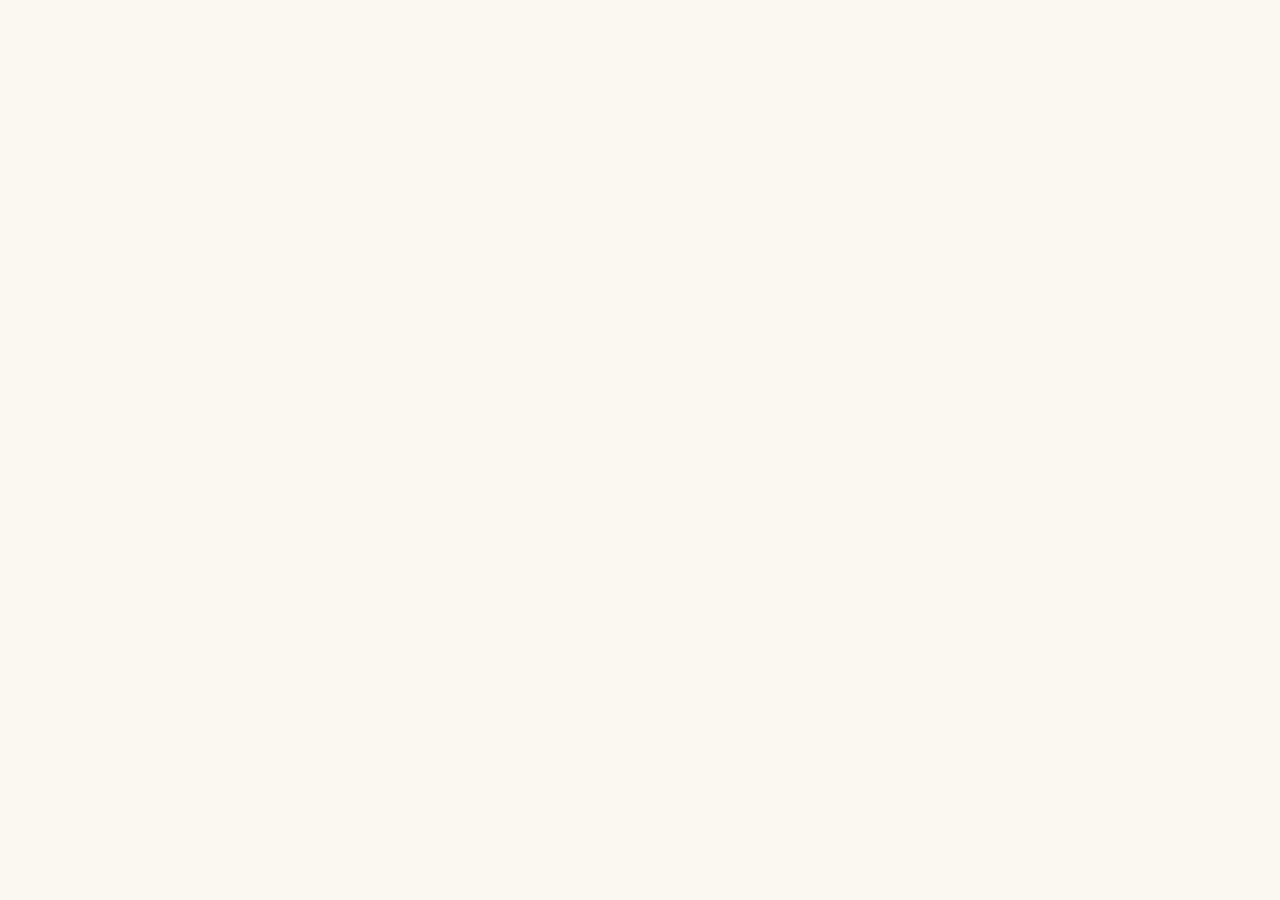
==== index.html @ 33e99526 "Add files via upload" ====
<!doctype html>
<html lang="es">
  <head>
    <meta charset="UTF-8" />
    <meta name="viewport" content="width=device-width, initial-scale=1.0" />
    <meta name="description" content="Cuidalos.app — el único sistema de protección escolar 100% llave en mano: se instala en 5 minutos, sin técnicos, sin SIM, sin saldo y sin planes de datos. Le devolvemos el poder al niño." />
    <title>Cuidalos.app — Le devolvemos el poder al niño</title>
    <link rel="icon" type="image/svg+xml" href="./favicon.svg" />
    <link rel="preconnect" href="https://fonts.googleapis.com" />
    <link rel="preconnect" href="https://fonts.gstatic.com" crossorigin />
    <link
      href="https://fonts.googleapis.com/css2?family=Fraunces:ital,opsz,wght@0,9..144,300;0,9..144,400;0,9..144,500;0,9..144,600;1,9..144,300;1,9..144,400;1,9..144,500&family=Inter:wght@400;500;600&family=IBM+Plex+Mono:wght@400;500&display=swap"
      rel="stylesheet"
    />
    <script type="module" crossorigin src="./assets/index-BaQqg6zu.js"></script>
    <link rel="stylesheet" crossorigin href="./assets/index-DSZIha1f.css">
  </head>
  <body>
    <div id="root"></div>
  </body>
</html>
---- assets/index-DSZIha1f.css ----
*,:before,:after{--tw-border-spacing-x: 0;--tw-border-spacing-y: 0;--tw-translate-x: 0;--tw-translate-y: 0;--tw-rotate: 0;--tw-skew-x: 0;--tw-skew-y: 0;--tw-scale-x: 1;--tw-scale-y: 1;--tw-pan-x: ;--tw-pan-y: ;--tw-pinch-zoom: ;--tw-scroll-snap-strictness: proximity;--tw-gradient-from-position: ;--tw-gradient-via-position: ;--tw-gradient-to-position: ;--tw-ordinal: ;--tw-slashed-zero: ;--tw-numeric-figure: ;--tw-numeric-spacing: ;--tw-numeric-fraction: ;--tw-ring-inset: ;--tw-ring-offset-width: 0px;--tw-ring-offset-color: #fff;--tw-ring-color: rgb(59 130 246 / .5);--tw-ring-offset-shadow: 0 0 #0000;--tw-ring-shadow: 0 0 #0000;--tw-shadow: 0 0 #0000;--tw-shadow-colored: 0 0 #0000;--tw-blur: ;--tw-brightness: ;--tw-contrast: ;--tw-grayscale: ;--tw-hue-rotate: ;--tw-invert: ;--tw-saturate: ;--tw-sepia: ;--tw-drop-shadow: ;--tw-backdrop-blur: ;--tw-backdrop-brightness: ;--tw-backdrop-contrast: ;--tw-backdrop-grayscale: ;--tw-backdrop-hue-rotate: ;--tw-backdrop-invert: ;--tw-backdrop-opacity: ;--tw-backdrop-saturate: ;--tw-backdrop-sepia: ;--tw-contain-size: ;--tw-contain-layout: ;--tw-contain-paint: ;--tw-contain-style: }::backdrop{--tw-border-spacing-x: 0;--tw-border-spacing-y: 0;--tw-translate-x: 0;--tw-translate-y: 0;--tw-rotate: 0;--tw-skew-x: 0;--tw-skew-y: 0;--tw-scale-x: 1;--tw-scale-y: 1;--tw-pan-x: ;--tw-pan-y: ;--tw-pinch-zoom: ;--tw-scroll-snap-strictness: proximity;--tw-gradient-from-position: ;--tw-gradient-via-position: ;--tw-gradient-to-position: ;--tw-ordinal: ;--tw-slashed-zero: ;--tw-numeric-figure: ;--tw-numeric-spacing: ;--tw-numeric-fraction: ;--tw-ring-inset: ;--tw-ring-offset-width: 0px;--tw-ring-offset-color: #fff;--tw-ring-color: rgb(59 130 246 / .5);--tw-ring-offset-shadow: 0 0 #0000;--tw-ring-shadow: 0 0 #0000;--tw-shadow: 0 0 #0000;--tw-shadow-colored: 0 0 #0000;--tw-blur: ;--tw-brightness: ;--tw-contrast: ;--tw-grayscale: ;--tw-hue-rotate: ;--tw-invert: ;--tw-saturate: ;--tw-sepia: ;--tw-drop-shadow: ;--tw-backdrop-blur: ;--tw-backdrop-brightness: ;--tw-backdrop-contrast: ;--tw-backdrop-grayscale: ;--tw-backdrop-hue-rotate: ;--tw-backdrop-invert: ;--tw-backdrop-opacity: ;--tw-backdrop-saturate: ;--tw-backdrop-sepia: ;--tw-contain-size: ;--tw-contain-layout: ;--tw-contain-paint: ;--tw-contain-style: }*,:before,:after{box-sizing:border-box;border-width:0;border-style:solid;border-color:#e5e7eb}:before,:after{--tw-content: ""}html,:host{line-height:1.5;-webkit-text-size-adjust:100%;-moz-tab-size:4;-o-tab-size:4;tab-size:4;font-family:ui-sans-serif,system-ui,sans-serif,"Apple Color Emoji","Segoe UI Emoji",Segoe UI Symbol,"Noto Color Emoji";font-feature-settings:normal;font-variation-settings:normal;-webkit-tap-highlight-color:transparent}body{margin:0;line-height:inherit}hr{height:0;color:inherit;border-top-width:1px}abbr:where([title]){-webkit-text-decoration:underline dotted;text-decoration:underline dotted}h1,h2,h3,h4,h5,h6{font-size:inherit;font-weight:inherit}a{color:inherit;text-decoration:inherit}b,strong{font-weight:bolder}code,kbd,samp,pre{font-family:ui-monospace,SFMono-Regular,Menlo,Monaco,Consolas,Liberation Mono,Courier New,monospace;font-feature-settings:normal;font-variation-settings:normal;font-size:1em}small{font-size:80%}sub,sup{font-size:75%;line-height:0;position:relative;vertical-align:baseline}sub{bottom:-.25em}sup{top:-.5em}table{text-indent:0;border-color:inherit;border-collapse:collapse}button,input,optgroup,select,textarea{font-family:inherit;font-feature-settings:inherit;font-variation-settings:inherit;font-size:100%;font-weight:inherit;line-height:inherit;letter-spacing:inherit;color:inherit;margin:0;padding:0}button,select{text-transform:none}button,input:where([type=button]),input:where([type=reset]),input:where([type=submit]){-webkit-appearance:button;background-color:transparent;background-image:none}:-moz-focusring{outline:auto}:-moz-ui-invalid{box-shadow:none}progress{vertical-align:baseline}::-webkit-inner-spin-button,::-webkit-outer-spin-button{height:auto}[type=search]{-webkit-appearance:textfield;outline-offset:-2px}::-webkit-search-decoration{-webkit-appearance:none}::-webkit-file-upload-button{-webkit-appearance:button;font:inherit}summary{display:list-item}blockquote,dl,dd,h1,h2,h3,h4,h5,h6,hr,figure,p,pre{margin:0}fieldset{margin:0;padding:0}legend{padding:0}ol,ul,menu{list-style:none;margin:0;padding:0}dialog{padding:0}textarea{resize:vertical}input::-moz-placeholder,textarea::-moz-placeholder{opacity:1;color:#9ca3af}input::placeholder,textarea::placeholder{opacity:1;color:#9ca3af}button,[role=button]{cursor:pointer}:disabled{cursor:default}img,svg,video,canvas,audio,iframe,embed,object{display:block;vertical-align:middle}img,video{max-width:100%;height:auto}[hidden]:where(:not([hidden=until-found])){display:none}:root{--background: 0 0% 100%;--foreground: 240 10% 3.9%;--card: 0 0% 100%;--card-foreground: 240 10% 3.9%;--popover: 0 0% 100%;--popover-foreground: 240 10% 3.9%;--primary: 240 5.9% 10%;--primary-foreground: 0 0% 98%;--secondary: 240 4.8% 95.9%;--secondary-foreground: 240 5.9% 10%;--muted: 240 4.8% 95.9%;--muted-foreground: 240 3.8% 46.1%;--accent: 240 4.8% 95.9%;--accent-foreground: 240 5.9% 10%;--destructive: 0 84.2% 60.2%;--destructive-foreground: 0 0% 98%;--border: 240 5.9% 90%;--input: 240 5.9% 90%;--ring: 240 5.9% 10%;--radius: .625rem;--sidebar-background: 0 0% 98%;--sidebar-foreground: 240 5.3% 26.1%;--sidebar-primary: 240 5.9% 10%;--sidebar-primary-foreground: 0 0% 98%;--sidebar-accent: 240 4.8% 95.9%;--sidebar-accent-foreground: 240 5.9% 10%;--sidebar-border: 220 13% 91%;--sidebar-ring: 217.2 91.2% 59.8%}.dark{--background: 240 10% 3.9%;--foreground: 0 0% 98%;--card: 240 10% 3.9%;--card-foreground: 0 0% 98%;--popover: 240 10% 3.9%;--popover-foreground: 0 0% 98%;--primary: 0 0% 98%;--primary-foreground: 240 5.9% 10%;--secondary: 240 3.7% 15.9%;--secondary-foreground: 0 0% 98%;--muted: 240 3.7% 15.9%;--muted-foreground: 240 5% 64.9%;--accent: 240 3.7% 15.9%;--accent-foreground: 0 0% 98%;--destructive: 0 62.8% 30.6%;--destructive-foreground: 0 0% 98%;--border: 240 3.7% 15.9%;--input: 240 3.7% 15.9%;--ring: 240 4.9% 83.9%;--sidebar-background: 240 5.9% 10%;--sidebar-foreground: 240 4.8% 95.9%;--sidebar-primary: 224.3 76.3% 48%;--sidebar-primary-foreground: 0 0% 100%;--sidebar-accent: 240 3.7% 15.9%;--sidebar-accent-foreground: 240 4.8% 95.9%;--sidebar-border: 240 3.7% 15.9%;--sidebar-ring: 217.2 91.2% 59.8%}*{border-color:hsl(var(--border))}body{background-color:hsl(var(--background));color:hsl(var(--foreground))}.sr-only{position:absolute;width:1px;height:1px;padding:0;margin:-1px;overflow:hidden;clip:rect(0,0,0,0);white-space:nowrap;border-width:0}.pointer-events-none{pointer-events:none}.visible{visibility:visible}.invisible{visibility:hidden}.fixed{position:fixed}.absolute{position:absolute}.relative{position:relative}.inset-0{inset:0}.inset-x-0{left:0;right:0}.inset-y-0{top:0;bottom:0}.-bottom-10{bottom:-2.5rem}.-bottom-12{bottom:-3rem}.-bottom-6{bottom:-1.5rem}.-left-12{left:-3rem}.-left-6{left:-1.5rem}.-left-8{left:-2rem}.-right-12{right:-3rem}.-right-6{right:-1.5rem}.-top-12{top:-3rem}.-top-8{top:-2rem}.bottom-0{bottom:0}.left-0{left:0}.left-1\/2{left:50%}.left-2{left:.5rem}.left-\[50\%\]{left:50%}.right-0{right:0}.right-1{right:.25rem}.right-2{right:.5rem}.right-3{right:.75rem}.right-4{right:1rem}.top-0{top:0}.top-1\.5{top:.375rem}.top-1\/2{top:50%}.top-3\.5{top:.875rem}.top-4{top:1rem}.top-\[1px\]{top:1px}.top-\[50\%\]{top:50%}.top-\[60\%\]{top:60%}.top-full{top:100%}.isolate{isolation:isolate}.z-10{z-index:10}.z-20{z-index:20}.z-50{z-index:50}.z-\[1\]{z-index:1}.order-first{order:-9999}.order-last{order:9999}.col-start-2{grid-column-start:2}.row-span-2{grid-row:span 2 / span 2}.row-start-1{grid-row-start:1}.\!m-0{margin:0!important}.-mx-1{margin-left:-.25rem;margin-right:-.25rem}.-my-2{margin-top:-.5rem;margin-bottom:-.5rem}.mx-2{margin-left:.5rem;margin-right:.5rem}.mx-3\.5{margin-left:.875rem;margin-right:.875rem}.mx-6{margin-left:1.5rem;margin-right:1.5rem}.mx-auto{margin-left:auto;margin-right:auto}.my-0{margin-top:0;margin-bottom:0}.my-0\.5{margin-top:.125rem;margin-bottom:.125rem}.my-1{margin-top:.25rem;margin-bottom:.25rem}.-ml-4{margin-left:-1rem}.-mt-1{margin-top:-.25rem}.-mt-4{margin-top:-1rem}.mb-2{margin-bottom:.5rem}.mb-3{margin-bottom:.75rem}.mb-4{margin-bottom:1rem}.ml-1{margin-left:.25rem}.ml-4{margin-left:1rem}.ml-auto{margin-left:auto}.mt-1{margin-top:.25rem}.mt-1\.5{margin-top:.375rem}.mt-10{margin-top:2.5rem}.mt-12{margin-top:3rem}.mt-14{margin-top:3.5rem}.mt-2{margin-top:.5rem}.mt-2\.5{margin-top:.625rem}.mt-4{margin-top:1rem}.mt-5{margin-top:1.25rem}.mt-6{margin-top:1.5rem}.mt-7{margin-top:1.75rem}.mt-8{margin-top:2rem}.mt-9{margin-top:2.25rem}.mt-\[4px\]{margin-top:4px}.mt-auto{margin-top:auto}.line-clamp-1{overflow:hidden;display:-webkit-box;-webkit-box-orient:vertical;-webkit-line-clamp:1}.line-clamp-2{overflow:hidden;display:-webkit-box;-webkit-box-orient:vertical;-webkit-line-clamp:2}.block{display:block}.inline-block{display:inline-block}.inline{display:inline}.flex{display:flex}.inline-flex{display:inline-flex}.table{display:table}.table-caption{display:table-caption}.table-cell{display:table-cell}.table-row{display:table-row}.grid{display:grid}.hidden{display:none}.aspect-square{aspect-ratio:1 / 1}.aspect-video{aspect-ratio:16 / 9}.size-10{width:2.5rem;height:2.5rem}.size-2{width:.5rem;height:.5rem}.size-2\.5{width:.625rem;height:.625rem}.size-3{width:.75rem;height:.75rem}.size-3\.5{width:.875rem;height:.875rem}.size-4{width:1rem;height:1rem}.size-6{width:1.5rem;height:1.5rem}.size-7{width:1.75rem;height:1.75rem}.size-8{width:2rem;height:2rem}.size-9{width:2.25rem;height:2.25rem}.size-auto{width:auto;height:auto}.size-full{width:100%;height:100%}.h-1\.5{height:.375rem}.h-10{height:2.5rem}.h-12{height:3rem}.h-2{height:.5rem}.h-2\.5{height:.625rem}.h-28{height:7rem}.h-4{height:1rem}.h-40{height:10rem}.h-5{height:1.25rem}.h-6{height:1.5rem}.h-7{height:1.75rem}.h-8{height:2rem}.h-9{height:2.25rem}.h-\[1\.15rem\]{height:1.15rem}.h-\[76px\]{height:76px}.h-\[calc\(100\%-1px\)\]{height:calc(100% - 1px)}.h-\[var\(--radix-navigation-menu-viewport-height\)\]{height:var(--radix-navigation-menu-viewport-height)}.h-\[var\(--radix-select-trigger-height\)\]{height:var(--radix-select-trigger-height)}.h-auto{height:auto}.h-full{height:100%}.h-px{height:1px}.h-svh{height:100svh}.max-h-\[300px\]{max-height:300px}.min-h-0{min-height:0px}.min-h-16{min-height:4rem}.min-h-4{min-height:1rem}.min-h-svh{min-height:100svh}.w-0{width:0px}.w-1{width:.25rem}.w-2{width:.5rem}.w-2\.5{width:.625rem}.w-28{width:7rem}.w-3{width:.75rem}.w-3\/4{width:75%}.w-4{width:1rem}.w-40{width:10rem}.w-5{width:1.25rem}.w-64{width:16rem}.w-72{width:18rem}.w-8{width:2rem}.w-9{width:2.25rem}.w-\[100px\]{width:100px}.w-\[92px\]{width:92px}.w-auto{width:auto}.w-fit{width:-moz-fit-content;width:fit-content}.w-full{width:100%}.w-max{width:-moz-max-content;width:max-content}.w-px{width:1px}.min-w-0{min-width:0px}.min-w-10{min-width:2.5rem}.min-w-5{min-width:1.25rem}.min-w-8{min-width:2rem}.min-w-9{min-width:2.25rem}.min-w-\[12rem\]{min-width:12rem}.min-w-\[8rem\]{min-width:8rem}.min-w-\[var\(--radix-select-trigger-width\)\]{min-width:var(--radix-select-trigger-width)}.max-w-\[1000px\]{max-width:1000px}.max-w-\[1200px\]{max-width:1200px}.max-w-\[380px\]{max-width:380px}.max-w-\[46ch\]{max-width:46ch}.max-w-\[52ch\]{max-width:52ch}.max-w-\[54ch\]{max-width:54ch}.max-w-\[58ch\]{max-width:58ch}.max-w-\[760px\]{max-width:760px}.max-w-\[820px\]{max-width:820px}.max-w-\[900px\]{max-width:900px}.max-w-\[calc\(100\%-2rem\)\]{max-width:calc(100% - 2rem)}.max-w-max{max-width:-moz-max-content;max-width:max-content}.max-w-sm{max-width:24rem}.flex-1{flex:1 1 0%}.shrink-0{flex-shrink:0}.grow{flex-grow:1}.grow-0{flex-grow:0}.basis-full{flex-basis:100%}.caption-bottom{caption-side:bottom}.border-collapse{border-collapse:collapse}.-translate-x-1\/2{--tw-translate-x: -50%;transform:translate(var(--tw-translate-x),var(--tw-translate-y)) rotate(var(--tw-rotate)) skew(var(--tw-skew-x)) skewY(var(--tw-skew-y)) scaleX(var(--tw-scale-x)) scaleY(var(--tw-scale-y))}.-translate-x-px{--tw-translate-x: -1px;transform:translate(var(--tw-translate-x),var(--tw-translate-y)) rotate(var(--tw-rotate)) skew(var(--tw-skew-x)) skewY(var(--tw-skew-y)) scaleX(var(--tw-scale-x)) scaleY(var(--tw-scale-y))}.-translate-y-1\/2{--tw-translate-y: -50%;transform:translate(var(--tw-translate-x),var(--tw-translate-y)) rotate(var(--tw-rotate)) skew(var(--tw-skew-x)) skewY(var(--tw-skew-y)) scaleX(var(--tw-scale-x)) scaleY(var(--tw-scale-y))}.translate-x-\[-50\%\]{--tw-translate-x: -50%;transform:translate(var(--tw-translate-x),var(--tw-translate-y)) rotate(var(--tw-rotate)) skew(var(--tw-skew-x)) skewY(var(--tw-skew-y)) scaleX(var(--tw-scale-x)) scaleY(var(--tw-scale-y))}.translate-x-px{--tw-translate-x: 1px;transform:translate(var(--tw-translate-x),var(--tw-translate-y)) rotate(var(--tw-rotate)) skew(var(--tw-skew-x)) skewY(var(--tw-skew-y)) scaleX(var(--tw-scale-x)) scaleY(var(--tw-scale-y))}.translate-y-0\.5{--tw-translate-y: .125rem;transform:translate(var(--tw-translate-x),var(--tw-translate-y)) rotate(var(--tw-rotate)) skew(var(--tw-skew-x)) skewY(var(--tw-skew-y)) scaleX(var(--tw-scale-x)) scaleY(var(--tw-scale-y))}.translate-y-\[-50\%\]{--tw-translate-y: -50%;transform:translate(var(--tw-translate-x),var(--tw-translate-y)) rotate(var(--tw-rotate)) skew(var(--tw-skew-x)) skewY(var(--tw-skew-y)) scaleX(var(--tw-scale-x)) scaleY(var(--tw-scale-y))}.translate-y-\[calc\(-50\%_-_2px\)\]{--tw-translate-y: calc(-50% - 2px) ;transform:translate(var(--tw-translate-x),var(--tw-translate-y)) rotate(var(--tw-rotate)) skew(var(--tw-skew-x)) skewY(var(--tw-skew-y)) scaleX(var(--tw-scale-x)) scaleY(var(--tw-scale-y))}.rotate-45{--tw-rotate: 45deg;transform:translate(var(--tw-translate-x),var(--tw-translate-y)) rotate(var(--tw-rotate)) skew(var(--tw-skew-x)) skewY(var(--tw-skew-y)) scaleX(var(--tw-scale-x)) scaleY(var(--tw-scale-y))}.rotate-90{--tw-rotate: 90deg;transform:translate(var(--tw-translate-x),var(--tw-translate-y)) rotate(var(--tw-rotate)) skew(var(--tw-skew-x)) skewY(var(--tw-skew-y)) scaleX(var(--tw-scale-x)) scaleY(var(--tw-scale-y))}.transform{transform:translate(var(--tw-translate-x),var(--tw-translate-y)) rotate(var(--tw-rotate)) skew(var(--tw-skew-x)) skewY(var(--tw-skew-y)) scaleX(var(--tw-scale-x)) scaleY(var(--tw-scale-y))}@keyframes caret-blink{0%,70%,to{opacity:1}20%,50%{opacity:0}}.animate-caret-blink{animation:caret-blink 1.25s ease-out infinite}@keyframes pulse{50%{opacity:.5}}.animate-pulse{animation:pulse 2s cubic-bezier(.4,0,.6,1) infinite}@keyframes spin{to{transform:rotate(360deg)}}.animate-spin{animation:spin 1s linear infinite}.cursor-default{cursor:default}.cursor-pointer{cursor:pointer}.cursor-text{cursor:text}.touch-none{touch-action:none}.select-none{-webkit-user-select:none;-moz-user-select:none;user-select:none}.resize-none{resize:none}.scroll-my-1{scroll-margin-top:.25rem;scroll-margin-bottom:.25rem}.scroll-py-1{scroll-padding-top:.25rem;scroll-padding-bottom:.25rem}.list-disc{list-style-type:disc}.list-none{list-style-type:none}.auto-rows-min{grid-auto-rows:min-content}.grid-cols-\[0_1fr\]{grid-template-columns:0 1fr}.grid-cols-\[1fr_auto_auto\]{grid-template-columns:1fr auto auto}.grid-rows-\[auto_auto\]{grid-template-rows:auto auto}.flex-row{flex-direction:row}.flex-col{flex-direction:column}.flex-col-reverse{flex-direction:column-reverse}.flex-wrap{flex-wrap:wrap}.place-content-center{place-content:center}.items-start{align-items:flex-start}.items-end{align-items:flex-end}.items-center{align-items:center}.items-stretch{align-items:stretch}.justify-start{justify-content:flex-start}.justify-center{justify-content:center}.justify-between{justify-content:space-between}.justify-items-start{justify-items:start}.gap-0\.5{gap:.125rem}.gap-1{gap:.25rem}.gap-1\.5{gap:.375rem}.gap-10{gap:2.5rem}.gap-12{gap:3rem}.gap-2{gap:.5rem}.gap-2\.5{gap:.625rem}.gap-3{gap:.75rem}.gap-3\.5{gap:.875rem}.gap-4{gap:1rem}.gap-6{gap:1.5rem}.gap-7{gap:1.75rem}.gap-8{gap:2rem}.gap-\[--spacing\(var\(--gap\)\)\]{gap:var(--spacing(var(--gap)))}.gap-x-6{-moz-column-gap:1.5rem;column-gap:1.5rem}.gap-y-0\.5{row-gap:.125rem}.space-y-2\.5>:not([hidden])~:not([hidden]){--tw-space-y-reverse: 0;margin-top:calc(.625rem * calc(1 - var(--tw-space-y-reverse)));margin-bottom:calc(.625rem * var(--tw-space-y-reverse))}.space-y-3\.5>:not([hidden])~:not([hidden]){--tw-space-y-reverse: 0;margin-top:calc(.875rem * calc(1 - var(--tw-space-y-reverse)));margin-bottom:calc(.875rem * var(--tw-space-y-reverse))}.self-start{align-self:flex-start}.self-stretch{align-self:stretch}.justify-self-end{justify-self:end}.overflow-auto{overflow:auto}.overflow-hidden{overflow:hidden}.overflow-x-auto{overflow-x:auto}.overflow-y-auto{overflow-y:auto}.overflow-x-hidden{overflow-x:hidden}.whitespace-nowrap{white-space:nowrap}.text-balance{text-wrap:balance}.break-words{overflow-wrap:break-word}.rounded{border-radius:.25rem}.rounded-\[2px\]{border-radius:2px}.rounded-\[4px\]{border-radius:4px}.rounded-\[calc\(var\(--radius\)-5px\)\]{border-radius:calc(var(--radius) - 5px)}.rounded-\[inherit\]{border-radius:inherit}.rounded-full{border-radius:9999px}.rounded-lg{border-radius:var(--radius)}.rounded-md{border-radius:calc(var(--radius) - 2px)}.rounded-none{border-radius:0}.rounded-sm{border-radius:calc(var(--radius) - 4px)}.rounded-xl{border-radius:calc(var(--radius) + 4px)}.rounded-xs{border-radius:calc(var(--radius) - 6px)}.rounded-l-md{border-top-left-radius:calc(var(--radius) - 2px);border-bottom-left-radius:calc(var(--radius) - 2px)}.rounded-r-md{border-top-right-radius:calc(var(--radius) - 2px);border-bottom-right-radius:calc(var(--radius) - 2px)}.rounded-tl-sm{border-top-left-radius:calc(var(--radius) - 4px)}.border{border-width:1px}.border-0{border-width:0px}.border-\[1\.5px\]{border-width:1.5px}.border-y{border-top-width:1px;border-bottom-width:1px}.border-b{border-bottom-width:1px}.border-l{border-left-width:1px}.border-r{border-right-width:1px}.border-t{border-top-width:1px}.border-dashed{border-style:dashed}.border-border{border-color:hsl(var(--border))}.border-border\/50{border-color:hsl(var(--border) / .5)}.border-input{border-color:hsl(var(--input))}.border-primary{border-color:hsl(var(--primary))}.border-sidebar-border{border-color:hsl(var(--sidebar-border))}.border-transparent{border-color:transparent}.border-l-transparent{border-left-color:transparent}.border-t-transparent{border-top-color:transparent}.bg-\[\#fbf8f2\]\/90{background-color:#fbf8f2e6}.bg-accent{background-color:hsl(var(--accent))}.bg-background{background-color:hsl(var(--background))}.bg-black\/50{background-color:#00000080}.bg-border{background-color:hsl(var(--border))}.bg-card{background-color:hsl(var(--card))}.bg-destructive{--tw-bg-opacity: 1;background-color:hsl(var(--destructive) / var(--tw-bg-opacity, 1))}.bg-foreground{background-color:hsl(var(--foreground))}.bg-input{background-color:hsl(var(--input))}.bg-muted{background-color:hsl(var(--muted))}.bg-muted\/50{background-color:hsl(var(--muted) / .5)}.bg-popover{background-color:hsl(var(--popover))}.bg-primary{background-color:hsl(var(--primary))}.bg-primary\/20{background-color:hsl(var(--primary) / .2)}.bg-secondary{background-color:hsl(var(--secondary))}.bg-sidebar{background-color:hsl(var(--sidebar-background))}.bg-sidebar-border{background-color:hsl(var(--sidebar-border))}.bg-transparent{background-color:transparent}.bg-white{--tw-bg-opacity: 1;background-color:rgb(255 255 255 / var(--tw-bg-opacity, 1))}.fill-current{fill:currentColor}.fill-foreground{fill:hsl(var(--foreground))}.fill-primary{fill:hsl(var(--primary))}.object-cover{-o-object-fit:cover;object-fit:cover}.p-0{padding:0}.p-1{padding:.25rem}.p-2{padding:.5rem}.p-3{padding:.75rem}.p-4{padding:1rem}.p-6{padding:1.5rem}.p-7{padding:1.75rem}.p-\[3px\]{padding:3px}.p-px{padding:1px}.\!px-5{padding-left:1.25rem!important;padding-right:1.25rem!important}.\!px-8{padding-left:2rem!important;padding-right:2rem!important}.\!py-2\.5{padding-top:.625rem!important;padding-bottom:.625rem!important}.\!py-4{padding-top:1rem!important;padding-bottom:1rem!important}.px-1{padding-left:.25rem;padding-right:.25rem}.px-1\.5{padding-left:.375rem;padding-right:.375rem}.px-2{padding-left:.5rem;padding-right:.5rem}.px-2\.5{padding-left:.625rem;padding-right:.625rem}.px-3{padding-left:.75rem;padding-right:.75rem}.px-4{padding-left:1rem;padding-right:1rem}.px-5{padding-left:1.25rem;padding-right:1.25rem}.px-6{padding-left:1.5rem;padding-right:1.5rem}.py-0\.5{padding-top:.125rem;padding-bottom:.125rem}.py-1{padding-top:.25rem;padding-bottom:.25rem}.py-1\.5{padding-top:.375rem;padding-bottom:.375rem}.py-14{padding-top:3.5rem;padding-bottom:3.5rem}.py-16{padding-top:4rem;padding-bottom:4rem}.py-2{padding-top:.5rem;padding-bottom:.5rem}.py-24{padding-top:6rem;padding-bottom:6rem}.py-3{padding-top:.75rem;padding-bottom:.75rem}.py-3\.5{padding-top:.875rem;padding-bottom:.875rem}.py-4{padding-top:1rem;padding-bottom:1rem}.py-5{padding-top:1.25rem;padding-bottom:1.25rem}.py-6{padding-top:1.5rem;padding-bottom:1.5rem}.py-8{padding-top:2rem;padding-bottom:2rem}.pb-10{padding-bottom:2.5rem}.pb-16{padding-bottom:4rem}.pb-3{padding-bottom:.75rem}.pb-4{padding-bottom:1rem}.pb-6{padding-bottom:1.5rem}.pl-2{padding-left:.5rem}.pl-3{padding-left:.75rem}.pl-4{padding-left:1rem}.pl-8{padding-left:2rem}.pr-1{padding-right:.25rem}.pr-10{padding-right:2.5rem}.pr-2{padding-right:.5rem}.pr-2\.5{padding-right:.625rem}.pr-3{padding-right:.75rem}.pr-8{padding-right:2rem}.pt-0{padding-top:0}.pt-3{padding-top:.75rem}.pt-4{padding-top:1rem}.pt-6{padding-top:1.5rem}.pt-8{padding-top:2rem}.pt-\[140px\]{padding-top:140px}.text-left{text-align:left}.text-center{text-align:center}.align-middle{vertical-align:middle}.font-mono{font-family:ui-monospace,SFMono-Regular,Menlo,Monaco,Consolas,Liberation Mono,Courier New,monospace}.font-sans{font-family:ui-sans-serif,system-ui,sans-serif,"Apple Color Emoji","Segoe UI Emoji",Segoe UI Symbol,"Noto Color Emoji"}.text-2xl{font-size:1.5rem;line-height:2rem}.text-3xl{font-size:1.875rem;line-height:2.25rem}.text-\[0\.68rem\]{font-size:.68rem}.text-\[0\.72rem\]{font-size:.72rem}.text-\[0\.7rem\]{font-size:.7rem}.text-\[0\.8rem\]{font-size:.8rem}.text-\[0\.92rem\]{font-size:.92rem}.text-\[0\.95rem\]{font-size:.95rem}.text-\[0\.97rem\]{font-size:.97rem}.text-\[0\.98rem\]{font-size:.98rem}.text-\[1\.02rem\]{font-size:1.02rem}.text-\[1\.05rem\]{font-size:1.05rem}.text-\[1rem\]{font-size:1rem}.text-base{font-size:1rem;line-height:1.5rem}.text-lg{font-size:1.125rem;line-height:1.75rem}.text-sm{font-size:.875rem;line-height:1.25rem}.text-sm\/relaxed{font-size:.875rem;line-height:1.625}.text-xl{font-size:1.25rem;line-height:1.75rem}.text-xs{font-size:.75rem;line-height:1rem}.font-medium{font-weight:500}.font-normal{font-weight:400}.font-semibold{font-weight:600}.italic{font-style:italic}.tabular-nums{--tw-numeric-spacing: tabular-nums;font-variant-numeric:var(--tw-ordinal) var(--tw-slashed-zero) var(--tw-numeric-figure) var(--tw-numeric-spacing) var(--tw-numeric-fraction)}.leading-none{line-height:1}.leading-normal{line-height:1.5}.leading-snug{line-height:1.375}.tracking-tight{letter-spacing:-.025em}.tracking-widest{letter-spacing:.1em}.text-accent-foreground{color:hsl(var(--accent-foreground))}.text-background{color:hsl(var(--background))}.text-card-foreground{color:hsl(var(--card-foreground))}.text-current{color:currentColor}.text-destructive{--tw-text-opacity: 1;color:hsl(var(--destructive) / var(--tw-text-opacity, 1))}.text-foreground{color:hsl(var(--foreground))}.text-muted-foreground{color:hsl(var(--muted-foreground))}.text-popover-foreground{color:hsl(var(--popover-foreground))}.text-primary{color:hsl(var(--primary))}.text-primary-foreground{color:hsl(var(--primary-foreground))}.text-secondary-foreground{color:hsl(var(--secondary-foreground))}.text-sidebar-foreground{color:hsl(var(--sidebar-foreground))}.text-sidebar-foreground\/70{color:hsl(var(--sidebar-foreground) / .7)}.text-white{--tw-text-opacity: 1;color:rgb(255 255 255 / var(--tw-text-opacity, 1))}.underline-offset-4{text-underline-offset:4px}.opacity-0{opacity:0}.opacity-50{opacity:.5}.opacity-70{opacity:.7}.shadow{--tw-shadow: 0 1px 3px 0 rgb(0 0 0 / .1), 0 1px 2px -1px rgb(0 0 0 / .1);--tw-shadow-colored: 0 1px 3px 0 var(--tw-shadow-color), 0 1px 2px -1px var(--tw-shadow-color);box-shadow:var(--tw-ring-offset-shadow, 0 0 #0000),var(--tw-ring-shadow, 0 0 #0000),var(--tw-shadow)}.shadow-\[0_0_0_1px_hsl\(var\(--sidebar-border\)\)\]{--tw-shadow: 0 0 0 1px hsl(var(--sidebar-border));--tw-shadow-colored: 0 0 0 1px var(--tw-shadow-color);box-shadow:var(--tw-ring-offset-shadow, 0 0 #0000),var(--tw-ring-shadow, 0 0 #0000),var(--tw-shadow)}.shadow-\[0_2px_16px_rgba\(27\,25\,22\,0\.05\)\]{--tw-shadow: 0 2px 16px rgba(27,25,22,.05);--tw-shadow-colored: 0 2px 16px var(--tw-shadow-color);box-shadow:var(--tw-ring-offset-shadow, 0 0 #0000),var(--tw-ring-shadow, 0 0 #0000),var(--tw-shadow)}.shadow-lg{--tw-shadow: 0 10px 15px -3px rgb(0 0 0 / .1), 0 4px 6px -4px rgb(0 0 0 / .1);--tw-shadow-colored: 0 10px 15px -3px var(--tw-shadow-color), 0 4px 6px -4px var(--tw-shadow-color);box-shadow:var(--tw-ring-offset-shadow, 0 0 #0000),var(--tw-ring-shadow, 0 0 #0000),var(--tw-shadow)}.shadow-md{--tw-shadow: 0 4px 6px -1px rgb(0 0 0 / .1), 0 2px 4px -2px rgb(0 0 0 / .1);--tw-shadow-colored: 0 4px 6px -1px var(--tw-shadow-color), 0 2px 4px -2px var(--tw-shadow-color);box-shadow:var(--tw-ring-offset-shadow, 0 0 #0000),var(--tw-ring-shadow, 0 0 #0000),var(--tw-shadow)}.shadow-none{--tw-shadow: 0 0 #0000;--tw-shadow-colored: 0 0 #0000;box-shadow:var(--tw-ring-offset-shadow, 0 0 #0000),var(--tw-ring-shadow, 0 0 #0000),var(--tw-shadow)}.shadow-sm{--tw-shadow: 0 1px 2px 0 rgb(0 0 0 / .05);--tw-shadow-colored: 0 1px 2px 0 var(--tw-shadow-color);box-shadow:var(--tw-ring-offset-shadow, 0 0 #0000),var(--tw-ring-shadow, 0 0 #0000),var(--tw-shadow)}.shadow-xl{--tw-shadow: 0 20px 25px -5px rgb(0 0 0 / .1), 0 8px 10px -6px rgb(0 0 0 / .1);--tw-shadow-colored: 0 20px 25px -5px var(--tw-shadow-color), 0 8px 10px -6px var(--tw-shadow-color);box-shadow:var(--tw-ring-offset-shadow, 0 0 #0000),var(--tw-ring-shadow, 0 0 #0000),var(--tw-shadow)}.shadow-xs{--tw-shadow: 0 1px 2px 0 rgb(0 0 0 / .05);--tw-shadow-colored: 0 1px 2px 0 var(--tw-shadow-color);box-shadow:var(--tw-ring-offset-shadow, 0 0 #0000),var(--tw-ring-shadow, 0 0 #0000),var(--tw-shadow)}.outline-none{outline:2px solid transparent;outline-offset:2px}.outline{outline-style:solid}.ring-0{--tw-ring-offset-shadow: var(--tw-ring-inset) 0 0 0 var(--tw-ring-offset-width) var(--tw-ring-offset-color);--tw-ring-shadow: var(--tw-ring-inset) 0 0 0 calc(0px + var(--tw-ring-offset-width)) var(--tw-ring-color);box-shadow:var(--tw-ring-offset-shadow),var(--tw-ring-shadow),var(--tw-shadow, 0 0 #0000)}.ring-ring\/50{--tw-ring-color: hsl(var(--ring) / .5)}.ring-sidebar-ring{--tw-ring-color: hsl(var(--sidebar-ring))}.ring-offset-background{--tw-ring-offset-color: hsl(var(--background))}.filter{filter:var(--tw-blur) var(--tw-brightness) var(--tw-contrast) var(--tw-grayscale) var(--tw-hue-rotate) var(--tw-invert) var(--tw-saturate) var(--tw-sepia) var(--tw-drop-shadow)}.backdrop-blur-xl{--tw-backdrop-blur: blur(24px);-webkit-backdrop-filter:var(--tw-backdrop-blur) var(--tw-backdrop-brightness) var(--tw-backdrop-contrast) var(--tw-backdrop-grayscale) var(--tw-backdrop-hue-rotate) var(--tw-backdrop-invert) var(--tw-backdrop-opacity) var(--tw-backdrop-saturate) var(--tw-backdrop-sepia);backdrop-filter:var(--tw-backdrop-blur) var(--tw-backdrop-brightness) var(--tw-backdrop-contrast) var(--tw-backdrop-grayscale) var(--tw-backdrop-hue-rotate) var(--tw-backdrop-invert) var(--tw-backdrop-opacity) var(--tw-backdrop-saturate) var(--tw-backdrop-sepia)}.transition{transition-property:color,background-color,border-color,text-decoration-color,fill,stroke,opacity,box-shadow,transform,filter,backdrop-filter;transition-timing-function:cubic-bezier(.4,0,.2,1);transition-duration:.15s}.transition-\[color\,box-shadow\]{transition-property:color,box-shadow;transition-timing-function:cubic-bezier(.4,0,.2,1);transition-duration:.15s}.transition-\[left\,right\,width\]{transition-property:left,right,width;transition-timing-function:cubic-bezier(.4,0,.2,1);transition-duration:.15s}.transition-\[margin\,opacity\]{transition-property:margin,opacity;transition-timing-function:cubic-bezier(.4,0,.2,1);transition-duration:.15s}.transition-\[width\,height\,padding\]{transition-property:width,height,padding;transition-timing-function:cubic-bezier(.4,0,.2,1);transition-duration:.15s}.transition-\[width\]{transition-property:width;transition-timing-function:cubic-bezier(.4,0,.2,1);transition-duration:.15s}.transition-all{transition-property:all;transition-timing-function:cubic-bezier(.4,0,.2,1);transition-duration:.15s}.transition-colors{transition-property:color,background-color,border-color,text-decoration-color,fill,stroke;transition-timing-function:cubic-bezier(.4,0,.2,1);transition-duration:.15s}.transition-none{transition-property:none}.transition-opacity{transition-property:opacity;transition-timing-function:cubic-bezier(.4,0,.2,1);transition-duration:.15s}.transition-shadow{transition-property:box-shadow;transition-timing-function:cubic-bezier(.4,0,.2,1);transition-duration:.15s}.transition-transform{transition-property:transform;transition-timing-function:cubic-bezier(.4,0,.2,1);transition-duration:.15s}.duration-100{transition-duration:.1s}.duration-1000{transition-duration:1s}.duration-200{transition-duration:.2s}.duration-300{transition-duration:.3s}.ease-in-out{transition-timing-function:cubic-bezier(.4,0,.2,1)}.ease-linear{transition-timing-function:linear}@keyframes enter{0%{opacity:var(--tw-enter-opacity, 1);transform:translate3d(var(--tw-enter-translate-x, 0),var(--tw-enter-translate-y, 0),0) scale3d(var(--tw-enter-scale, 1),var(--tw-enter-scale, 1),var(--tw-enter-scale, 1)) rotate(var(--tw-enter-rotate, 0))}}@keyframes exit{to{opacity:var(--tw-exit-opacity, 1);transform:translate3d(var(--tw-exit-translate-x, 0),var(--tw-exit-translate-y, 0),0) scale3d(var(--tw-exit-scale, 1),var(--tw-exit-scale, 1),var(--tw-exit-scale, 1)) rotate(var(--tw-exit-rotate, 0))}}.animate-in{animation-name:enter;animation-duration:.15s;--tw-enter-opacity: initial;--tw-enter-scale: initial;--tw-enter-rotate: initial;--tw-enter-translate-x: initial;--tw-enter-translate-y: initial}.fade-in-0{--tw-enter-opacity: 0}.zoom-in-95{--tw-enter-scale: .95}.duration-100{animation-duration:.1s}.duration-1000{animation-duration:1s}.duration-200{animation-duration:.2s}.duration-300{animation-duration:.3s}.ease-in-out{animation-timing-function:cubic-bezier(.4,0,.2,1)}.ease-linear{animation-timing-function:linear}.\[--cell-size\:--spacing\(8\)\]{--cell-size: var(--spacing(8))}:root{--cream: #fbf8f2;--cream-2: #f5f0e7;--ink: #1b1916;--coral: #e5604a;--coral-deep: #c8472f;--coral-tint: #fbe7e0;--beige: #e6dfd3;--beige-soft: #efeae0;--brown: #6b6359;--warm-gray: #9c9388}html{scroll-behavior:smooth}body{font-family:Inter,-apple-system,Segoe UI,sans-serif;background:var(--cream);color:var(--ink);-webkit-font-smoothing:antialiased;text-rendering:optimizeLegibility}.font-display{font-family:Fraunces,Georgia,serif;font-optical-sizing:auto;letter-spacing:-.028em}.font-eyebrow{font-family:IBM Plex Mono,ui-monospace,monospace;letter-spacing:.12em;text-transform:uppercase}.accent-italic{font-style:italic;font-weight:400;color:var(--coral)}.eyebrow{display:inline-flex;align-items:center;gap:.75rem;font-family:IBM Plex Mono,ui-monospace,monospace;font-size:.72rem;letter-spacing:.14em;text-transform:uppercase;color:var(--coral-deep)}.eyebrow .eyebrow-num{display:inline-flex;align-items:center;justify-content:center;min-width:2rem;height:2rem;padding:0 .4rem;border-radius:999px;background:var(--coral-tint);color:var(--coral-deep);font-weight:500}.eyebrow.on-dark{color:var(--coral)}.eyebrow.on-dark .eyebrow-num{background:#e5604a29;color:var(--coral)}.btn{display:inline-flex;align-items:center;justify-content:center;gap:.6rem;font-weight:600;font-size:.95rem;border-radius:16px;padding:.95rem 1.9rem;transition:transform .18s ease,box-shadow .18s ease,background .18s ease,color .18s ease,border-color .18s ease;cursor:pointer;white-space:nowrap}.btn-primary{background:var(--coral);color:#fff8f3;box-shadow:0 8px 24px #c8472f47}.btn-primary:hover{background:var(--coral-deep);transform:translateY(-2px);box-shadow:0 14px 32px #c8472f57}.btn-dark{background:var(--ink);color:var(--cream)}.btn-dark:hover{transform:translateY(-2px);box-shadow:0 14px 32px #1b191640}.btn-ghost{background:transparent;color:var(--ink);border:1px solid var(--beige)}.btn-ghost:hover{border-color:var(--ink);transform:translateY(-2px)}.btn-ghost.on-dark{color:var(--cream);border-color:#fbf8f247}.btn-ghost.on-dark:hover{border-color:var(--cream)}.reveal{opacity:0;transform:translateY(44px);transition:opacity .7s cubic-bezier(.22,.61,.36,1),transform .7s cubic-bezier(.22,.61,.36,1);transition-delay:var(--reveal-delay, 0s);will-change:opacity,transform}.reveal.is-visible{opacity:1;transform:translateY(0)}@media(prefers-reduced-motion:reduce){.reveal{opacity:1;transform:none;transition:none}html{scroll-behavior:auto}}.hero-in{opacity:0;transform:translateY(36px);animation:heroIn .9s cubic-bezier(.22,.61,.36,1) forwards;animation-delay:var(--d, 0s)}@keyframes heroIn{to{opacity:1;transform:translateY(0)}}@keyframes floatSoft{0%,to{transform:translateY(0)}50%{transform:translateY(-12px)}}.float-soft{animation:floatSoft 7s ease-in-out infinite}@keyframes pulseDot{0%{box-shadow:0 0 #e5604a80}70%{box-shadow:0 0 0 12px #e5604a00}to{box-shadow:0 0 #e5604a00}}.pulse-dot{animation:pulseDot 2s infinite}.lift{transition:transform .2s ease,box-shadow .2s ease,border-color .2s ease}.lift:hover{transform:translateY(-4px);box-shadow:0 20px 48px #1b191617}.hairline{border-color:var(--beige)}.hairline-dark{border-color:#fbf8f21f}.quote-mark{font-family:Fraunces,Georgia,serif;font-size:5rem;line-height:.6;color:var(--coral)}.field{width:100%;background:#ffffff1a;border:1px solid rgba(255,248,243,.3);border-radius:14px;padding:.9rem 1.1rem;color:#fff8f3;font-size:.95rem;transition:border-color .18s ease,background .18s ease}.field::-moz-placeholder{color:#fff8f38c}.field::placeholder{color:#fff8f38c}.field:focus{outline:none;border-color:#fff8f3;background:#ffffff29}.mark-yes{color:var(--coral-deep);font-weight:600}.mark-no{color:var(--warm-gray)}::-moz-selection{background:var(--coral-tint);color:var(--coral-deep)}::selection{background:var(--coral-tint);color:var(--coral-deep)}@keyframes riseHeart{0%{transform:translateY(0) scale(.6) rotate(-8deg);opacity:0}12%{opacity:.9}50%{transform:translateY(-46vh) scale(1) rotate(7deg)}to{transform:translateY(-92vh) scale(.85) rotate(-10deg);opacity:0}}.heart-rise{position:absolute;bottom:-4vh;animation:riseHeart var(--dur, 11s) linear infinite;animation-delay:var(--delay, 0s);opacity:0;pointer-events:none;will-change:transform,opacity}@keyframes marqueeX{0%{transform:translate(0)}to{transform:translate(-50%)}}.marquee-track{display:flex;width:-moz-max-content;width:max-content;animation:marqueeX var(--marquee-dur, 30s) linear infinite}.marquee-track:hover{animation-play-state:paused}@keyframes sway{0%,to{transform:rotate(-2.5deg)}50%{transform:rotate(2.5deg)}}.flag-sway{transform-origin:top center;animation:sway var(--sway-dur, 3.2s) ease-in-out infinite;animation-delay:var(--sway-delay, 0s)}@keyframes heartbeat{0%,40%,80%,to{transform:scale(1)}20%{transform:scale(1.18)}60%{transform:scale(1.12)}}.heartbeat{animation:heartbeat 2.2s ease-in-out infinite}@keyframes floatA{0%,to{transform:translateY(0) rotate(-2deg)}50%{transform:translateY(-16px) rotate(2deg)}}@keyframes floatB{0%,to{transform:translateY(0) rotate(3deg)}50%{transform:translateY(-10px) rotate(-3deg)}}.float-a{animation:floatA 8s ease-in-out infinite}.float-b{animation:floatB 6.5s ease-in-out infinite}.wiggle-hover{transition:transform .25s cubic-bezier(.34,1.56,.64,1)}.wiggle-hover:hover{transform:rotate(-1.5deg) scale(1.03)}.text-warm-gradient{background:linear-gradient(92deg,#e5604a 10%,#f2a33c 55%,#f1919f 95%);-webkit-background-clip:text;background-clip:text;color:transparent}.dots-warm{background-image:radial-gradient(rgba(229,96,74,.16) 1.6px,transparent 1.6px);background-size:26px 26px}@media(prefers-reduced-motion:reduce){.heart-rise,.marquee-track,.flag-sway,.heartbeat,.float-a,.float-b{animation:none!important}.heart-rise{opacity:.35;position:absolute}}@keyframes markerIn{to{background-size:100% 42%}}.marker-sweep{background-image:linear-gradient(100deg,#e5604a52,#f2a33c52);background-repeat:no-repeat;background-size:0% 42%;background-position:0 82%;animation:markerIn .9s cubic-bezier(.22,.61,.36,1) 1.15s forwards;border-radius:.15em;padding:0 .08em;margin:0 -.08em}.watermark{font-family:Fraunces,Georgia,serif;font-weight:600;font-size:clamp(16rem,34vw,30rem);line-height:.8;color:transparent;-webkit-text-stroke:2px rgba(229,96,74,.22);-webkit-user-select:none;-moz-user-select:none;user-select:none;pointer-events:none}.table-card-lose{background:var(--cream-2);border:1px solid var(--beige)}.table-card-win{background:var(--ink);box-shadow:0 30px 70px -18px #c8472f59}@media(prefers-reduced-motion:reduce){.marker-sweep{animation:none;background-size:100% 42%}}@keyframes floatY{0%,to{transform:translateY(0)}50%{transform:translateY(-12px)}}.float-slow{animation:floatY 6s ease-in-out infinite}.float-slower{animation:floatY 9s ease-in-out infinite}@media(prefers-reduced-motion:reduce){.float-slow,.float-slower{animation:none}}.faq-item summary::-webkit-details-marker{display:none}.faq-plus{transition:transform .25s ease}.faq-item[open] .faq-plus{transform:rotate(45deg)}.faq-item summary:hover span:first-child{color:var(--coral-deep)}.selection\:bg-primary *::-moz-selection{background-color:hsl(var(--primary))}.selection\:bg-primary *::selection{background-color:hsl(var(--primary))}.selection\:text-primary-foreground *::-moz-selection{color:hsl(var(--primary-foreground))}.selection\:text-primary-foreground *::selection{color:hsl(var(--primary-foreground))}.selection\:bg-primary::-moz-selection{background-color:hsl(var(--primary))}.selection\:bg-primary::selection{background-color:hsl(var(--primary))}.selection\:text-primary-foreground::-moz-selection{color:hsl(var(--primary-foreground))}.selection\:text-primary-foreground::selection{color:hsl(var(--primary-foreground))}.file\:inline-flex::file-selector-button{display:inline-flex}.file\:h-7::file-selector-button{height:1.75rem}.file\:border-0::file-selector-button{border-width:0px}.file\:bg-transparent::file-selector-button{background-color:transparent}.file\:text-sm::file-selector-button{font-size:.875rem;line-height:1.25rem}.file\:font-medium::file-selector-button{font-weight:500}.file\:text-foreground::file-selector-button{color:hsl(var(--foreground))}.placeholder\:text-muted-foreground::-moz-placeholder{color:hsl(var(--muted-foreground))}.placeholder\:text-muted-foreground::placeholder{color:hsl(var(--muted-foreground))}.after\:absolute:after{content:var(--tw-content);position:absolute}.after\:-inset-2:after{content:var(--tw-content);inset:-.5rem}.after\:inset-y-0:after{content:var(--tw-content);top:0;bottom:0}.after\:left-1\/2:after{content:var(--tw-content);left:50%}.after\:w-1:after{content:var(--tw-content);width:.25rem}.after\:w-\[2px\]:after{content:var(--tw-content);width:2px}.after\:-translate-x-1\/2:after{content:var(--tw-content);--tw-translate-x: -50%;transform:translate(var(--tw-translate-x),var(--tw-translate-y)) rotate(var(--tw-rotate)) skew(var(--tw-skew-x)) skewY(var(--tw-skew-y)) scaleX(var(--tw-scale-x)) scaleY(var(--tw-scale-y))}.first\:rounded-l-md:first-child{border-top-left-radius:calc(var(--radius) - 2px);border-bottom-left-radius:calc(var(--radius) - 2px)}.first\:border-l:first-child{border-left-width:1px}.last\:mt-0:last-child{margin-top:0}.last\:rounded-r-md:last-child{border-top-right-radius:calc(var(--radius) - 2px);border-bottom-right-radius:calc(var(--radius) - 2px)}.last\:border-b-0:last-child{border-bottom-width:0px}.hover\:bg-accent:hover{background-color:hsl(var(--accent))}.hover\:bg-destructive\/90:hover{background-color:hsl(var(--destructive) / .9)}.hover\:bg-muted:hover{background-color:hsl(var(--muted))}.hover\:bg-muted\/50:hover{background-color:hsl(var(--muted) / .5)}.hover\:bg-primary\/90:hover{background-color:hsl(var(--primary) / .9)}.hover\:bg-secondary\/80:hover{background-color:hsl(var(--secondary) / .8)}.hover\:bg-sidebar-accent:hover{background-color:hsl(var(--sidebar-accent))}.hover\:text-\[var\(--coral-deep\)\]:hover{color:var(--coral-deep)}.hover\:text-accent-foreground:hover{color:hsl(var(--accent-foreground))}.hover\:text-foreground:hover{color:hsl(var(--foreground))}.hover\:text-muted-foreground:hover{color:hsl(var(--muted-foreground))}.hover\:text-sidebar-accent-foreground:hover{color:hsl(var(--sidebar-accent-foreground))}.hover\:text-white:hover{--tw-text-opacity: 1;color:rgb(255 255 255 / var(--tw-text-opacity, 1))}.hover\:underline:hover{text-decoration-line:underline}.hover\:opacity-100:hover{opacity:1}.hover\:shadow-\[0_0_0_1px_hsl\(var\(--sidebar-accent\)\)\]:hover{--tw-shadow: 0 0 0 1px hsl(var(--sidebar-accent));--tw-shadow-colored: 0 0 0 1px var(--tw-shadow-color);box-shadow:var(--tw-ring-offset-shadow, 0 0 #0000),var(--tw-ring-shadow, 0 0 #0000),var(--tw-shadow)}.hover\:ring-4:hover{--tw-ring-offset-shadow: var(--tw-ring-inset) 0 0 0 var(--tw-ring-offset-width) var(--tw-ring-offset-color);--tw-ring-shadow: var(--tw-ring-inset) 0 0 0 calc(4px + var(--tw-ring-offset-width)) var(--tw-ring-color);box-shadow:var(--tw-ring-offset-shadow),var(--tw-ring-shadow),var(--tw-shadow, 0 0 #0000)}.hover\:after\:bg-sidebar-border:hover:after{content:var(--tw-content);background-color:hsl(var(--sidebar-border))}.focus\:z-10:focus{z-index:10}.focus\:bg-accent:focus{background-color:hsl(var(--accent))}.focus\:text-accent-foreground:focus{color:hsl(var(--accent-foreground))}.focus\:ring-2:focus{--tw-ring-offset-shadow: var(--tw-ring-inset) 0 0 0 var(--tw-ring-offset-width) var(--tw-ring-offset-color);--tw-ring-shadow: var(--tw-ring-inset) 0 0 0 calc(2px + var(--tw-ring-offset-width)) var(--tw-ring-color);box-shadow:var(--tw-ring-offset-shadow),var(--tw-ring-shadow),var(--tw-shadow, 0 0 #0000)}.focus\:ring-ring:focus{--tw-ring-color: hsl(var(--ring))}.focus\:ring-offset-2:focus{--tw-ring-offset-width: 2px}.focus-visible\:z-10:focus-visible{z-index:10}.focus-visible\:border-ring:focus-visible{border-color:hsl(var(--ring))}.focus-visible\:outline-1:focus-visible{outline-width:1px}.focus-visible\:outline-ring:focus-visible{outline-color:hsl(var(--ring))}.focus-visible\:ring-0:focus-visible{--tw-ring-offset-shadow: var(--tw-ring-inset) 0 0 0 var(--tw-ring-offset-width) var(--tw-ring-offset-color);--tw-ring-shadow: var(--tw-ring-inset) 0 0 0 calc(0px + var(--tw-ring-offset-width)) var(--tw-ring-color);box-shadow:var(--tw-ring-offset-shadow),var(--tw-ring-shadow),var(--tw-shadow, 0 0 #0000)}.focus-visible\:ring-1:focus-visible{--tw-ring-offset-shadow: var(--tw-ring-inset) 0 0 0 var(--tw-ring-offset-width) var(--tw-ring-offset-color);--tw-ring-shadow: var(--tw-ring-inset) 0 0 0 calc(1px + var(--tw-ring-offset-width)) var(--tw-ring-color);box-shadow:var(--tw-ring-offset-shadow),var(--tw-ring-shadow),var(--tw-shadow, 0 0 #0000)}.focus-visible\:ring-2:focus-visible{--tw-ring-offset-shadow: var(--tw-ring-inset) 0 0 0 var(--tw-ring-offset-width) var(--tw-ring-offset-color);--tw-ring-shadow: var(--tw-ring-inset) 0 0 0 calc(2px + var(--tw-ring-offset-width)) var(--tw-ring-color);box-shadow:var(--tw-ring-offset-shadow),var(--tw-ring-shadow),var(--tw-shadow, 0 0 #0000)}.focus-visible\:ring-4:focus-visible{--tw-ring-offset-shadow: var(--tw-ring-inset) 0 0 0 var(--tw-ring-offset-width) var(--tw-ring-offset-color);--tw-ring-shadow: var(--tw-ring-inset) 0 0 0 calc(4px + var(--tw-ring-offset-width)) var(--tw-ring-color);box-shadow:var(--tw-ring-offset-shadow),var(--tw-ring-shadow),var(--tw-shadow, 0 0 #0000)}.focus-visible\:ring-\[3px\]:focus-visible{--tw-ring-offset-shadow: var(--tw-ring-inset) 0 0 0 var(--tw-ring-offset-width) var(--tw-ring-offset-color);--tw-ring-shadow: var(--tw-ring-inset) 0 0 0 calc(3px + var(--tw-ring-offset-width)) var(--tw-ring-color);box-shadow:var(--tw-ring-offset-shadow),var(--tw-ring-shadow),var(--tw-shadow, 0 0 #0000)}.focus-visible\:ring-destructive\/20:focus-visible{--tw-ring-color: hsl(var(--destructive) / .2)}.focus-visible\:ring-ring:focus-visible{--tw-ring-color: hsl(var(--ring))}.focus-visible\:ring-ring\/50:focus-visible{--tw-ring-color: hsl(var(--ring) / .5)}.focus-visible\:ring-offset-1:focus-visible{--tw-ring-offset-width: 1px}.active\:bg-sidebar-accent:active{background-color:hsl(var(--sidebar-accent))}.active\:text-sidebar-accent-foreground:active{color:hsl(var(--sidebar-accent-foreground))}.disabled\:pointer-events-none:disabled{pointer-events:none}.disabled\:cursor-not-allowed:disabled{cursor:not-allowed}.disabled\:opacity-50:disabled{opacity:.5}.group\/menu-item:focus-within .group-focus-within\/menu-item\:opacity-100{opacity:1}.group\/menu-item:hover .group-hover\/menu-item\:opacity-100{opacity:1}.peer\/menu-button:hover~.peer-hover\/menu-button\:text-sidebar-accent-foreground{color:hsl(var(--sidebar-accent-foreground))}.peer:disabled~.peer-disabled\:cursor-not-allowed{cursor:not-allowed}.peer:disabled~.peer-disabled\:opacity-50{opacity:.5}.has-\[\>button\]\:ml-\[-0\.45rem\]:has(>button){margin-left:-.45rem}.has-\[\>button\]\:mr-\[-0\.45rem\]:has(>button){margin-right:-.45rem}.has-\[\>kbd\]\:ml-\[-0\.35rem\]:has(>kbd){margin-left:-.35rem}.has-\[\>kbd\]\:mr-\[-0\.35rem\]:has(>kbd){margin-right:-.35rem}.has-\[\>\[data-align\=block-end\]\]\:h-auto:has(>[data-align=block-end]){height:auto}.has-\[\>\[data-align\=block-start\]\]\:h-auto:has(>[data-align=block-start]){height:auto}.has-\[\>textarea\]\:h-auto:has(>textarea){height:auto}.has-\[\>\[data-slot\=field\]\]\:w-full:has(>[data-slot=field]){width:100%}.has-\[\>svg\]\:grid-cols-\[calc\(var\(--spacing\)\*4\)_1fr\]:has(>svg){grid-template-columns:calc(var(--spacing) * 4) 1fr}.has-\[\>\[data-align\=block-end\]\]\:flex-col:has(>[data-align=block-end]){flex-direction:column}.has-\[\>\[data-align\=block-start\]\]\:flex-col:has(>[data-align=block-start]){flex-direction:column}.has-\[\>\[data-slot\=field\]\]\:flex-col:has(>[data-slot=field]){flex-direction:column}.has-\[\>\[data-slot\=field-content\]\]\:items-start:has(>[data-slot=field-content]){align-items:flex-start}.has-\[\>\[data-slot\=button-group\]\]\:gap-2:has(>[data-slot=button-group]){gap:.5rem}.has-\[\>\[data-slot\=checkbox-group\]\]\:gap-3:has(>[data-slot=checkbox-group]){gap:.75rem}.has-\[\>\[data-slot\=radio-group\]\]\:gap-3:has(>[data-slot=radio-group]){gap:.75rem}.has-\[\>svg\]\:gap-x-3:has(>svg){-moz-column-gap:.75rem;column-gap:.75rem}.has-\[\>\[data-slot\=field\]\]\:rounded-md:has(>[data-slot=field]){border-radius:calc(var(--radius) - 2px)}.has-\[\>\[data-slot\=field\]\]\:border:has(>[data-slot=field]){border-width:1px}.has-\[\[data-slot\=input-group-control\]\:focus-visible\]\:border-ring:has([data-slot=input-group-control]:focus-visible){border-color:hsl(var(--ring))}.has-\[\[data-slot\]\[aria-invalid\=true\]\]\:border-destructive:has([data-slot][aria-invalid=true]){--tw-border-opacity: 1;border-color:hsl(var(--destructive) / var(--tw-border-opacity, 1))}.has-\[\>svg\]\:p-0:has(>svg){padding:0}.has-\[\>svg\]\:px-2:has(>svg){padding-left:.5rem;padding-right:.5rem}.has-\[\>svg\]\:px-2\.5:has(>svg){padding-left:.625rem;padding-right:.625rem}.has-\[\>svg\]\:px-3:has(>svg){padding-left:.75rem;padding-right:.75rem}.has-\[\>svg\]\:px-4:has(>svg){padding-left:1rem;padding-right:1rem}.has-\[\[data-slot\=input-group-control\]\:focus-visible\]\:ring-\[3px\]:has([data-slot=input-group-control]:focus-visible){--tw-ring-offset-shadow: var(--tw-ring-inset) 0 0 0 var(--tw-ring-offset-width) var(--tw-ring-offset-color);--tw-ring-shadow: var(--tw-ring-inset) 0 0 0 calc(3px + var(--tw-ring-offset-width)) var(--tw-ring-color);box-shadow:var(--tw-ring-offset-shadow),var(--tw-ring-shadow),var(--tw-shadow, 0 0 #0000)}.has-\[\[data-slot\=input-group-control\]\:focus-visible\]\:ring-ring\/50:has([data-slot=input-group-control]:focus-visible){--tw-ring-color: hsl(var(--ring) / .5)}.has-\[\[data-slot\]\[aria-invalid\=true\]\]\:ring-destructive\/20:has([data-slot][aria-invalid=true]){--tw-ring-color: hsl(var(--destructive) / .2)}.group\/item:has([data-slot=item-description]) .group-has-\[\[data-slot\=item-description\]\]\/item\:translate-y-0\.5{--tw-translate-y: .125rem;transform:translate(var(--tw-translate-x),var(--tw-translate-y)) rotate(var(--tw-rotate)) skew(var(--tw-skew-x)) skewY(var(--tw-skew-y)) scaleX(var(--tw-scale-x)) scaleY(var(--tw-scale-y))}.group\/item:has([data-slot=item-description]) .group-has-\[\[data-slot\=item-description\]\]\/item\:self-start{align-self:flex-start}.group\/field:has([data-orientation=horizontal]) .group-has-\[\[data-orientation\=horizontal\]\]\/field\:text-balance{text-wrap:balance}.group\/input-group:has(>input) .group-has-\[\>input\]\/input-group\:pb-2\.5{padding-bottom:.625rem}.group\/input-group:has(>input) .group-has-\[\>input\]\/input-group\:pt-2\.5{padding-top:.625rem}.aria-disabled\:pointer-events-none[aria-disabled=true]{pointer-events:none}.aria-disabled\:opacity-50[aria-disabled=true]{opacity:.5}.aria-selected\:text-muted-foreground[aria-selected=true]{color:hsl(var(--muted-foreground))}.data-\[disabled\=true\]\:pointer-events-none[data-disabled=true],.data-\[disabled\]\:pointer-events-none[data-disabled]{pointer-events:none}.data-\[vaul-drawer-direction\=bottom\]\:inset-x-0[data-vaul-drawer-direction=bottom]{left:0;right:0}.data-\[vaul-drawer-direction\=left\]\:inset-y-0[data-vaul-drawer-direction=left],.data-\[vaul-drawer-direction\=right\]\:inset-y-0[data-vaul-drawer-direction=right]{top:0;bottom:0}.data-\[vaul-drawer-direction\=top\]\:inset-x-0[data-vaul-drawer-direction=top]{left:0;right:0}.data-\[vaul-drawer-direction\=bottom\]\:bottom-0[data-vaul-drawer-direction=bottom]{bottom:0}.data-\[vaul-drawer-direction\=left\]\:left-0[data-vaul-drawer-direction=left]{left:0}.data-\[vaul-drawer-direction\=right\]\:right-0[data-vaul-drawer-direction=right]{right:0}.data-\[vaul-drawer-direction\=top\]\:top-0[data-vaul-drawer-direction=top]{top:0}.data-\[active\=true\]\:z-10[data-active=true]{z-index:10}.data-\[vaul-drawer-direction\=bottom\]\:mt-24[data-vaul-drawer-direction=bottom]{margin-top:6rem}.data-\[vaul-drawer-direction\=top\]\:mb-24[data-vaul-drawer-direction=top]{margin-bottom:6rem}.data-\[orientation\=horizontal\]\:h-1\.5[data-orientation=horizontal]{height:.375rem}.data-\[orientation\=horizontal\]\:h-full[data-orientation=horizontal]{height:100%}.data-\[orientation\=horizontal\]\:h-px[data-orientation=horizontal]{height:1px}.data-\[orientation\=vertical\]\:h-auto[data-orientation=vertical]{height:auto}.data-\[orientation\=vertical\]\:h-full[data-orientation=vertical]{height:100%}.data-\[panel-group-direction\=vertical\]\:h-px[data-panel-group-direction=vertical]{height:1px}.data-\[size\=default\]\:h-9[data-size=default]{height:2.25rem}.data-\[size\=sm\]\:h-8[data-size=sm]{height:2rem}.data-\[vaul-drawer-direction\=bottom\]\:max-h-\[80vh\][data-vaul-drawer-direction=bottom],.data-\[vaul-drawer-direction\=top\]\:max-h-\[80vh\][data-vaul-drawer-direction=top]{max-height:80vh}.data-\[orientation\=vertical\]\:min-h-44[data-orientation=vertical]{min-height:11rem}.data-\[orientation\=horizontal\]\:w-full[data-orientation=horizontal]{width:100%}.data-\[orientation\=vertical\]\:w-1\.5[data-orientation=vertical]{width:.375rem}.data-\[orientation\=vertical\]\:w-auto[data-orientation=vertical]{width:auto}.data-\[orientation\=vertical\]\:w-full[data-orientation=vertical]{width:100%}.data-\[orientation\=vertical\]\:w-px[data-orientation=vertical]{width:1px}.data-\[panel-group-direction\=vertical\]\:w-full[data-panel-group-direction=vertical]{width:100%}.data-\[vaul-drawer-direction\=left\]\:w-3\/4[data-vaul-drawer-direction=left],.data-\[vaul-drawer-direction\=right\]\:w-3\/4[data-vaul-drawer-direction=right]{width:75%}.data-\[side\=bottom\]\:translate-y-1[data-side=bottom]{--tw-translate-y: .25rem;transform:translate(var(--tw-translate-x),var(--tw-translate-y)) rotate(var(--tw-rotate)) skew(var(--tw-skew-x)) skewY(var(--tw-skew-y)) scaleX(var(--tw-scale-x)) scaleY(var(--tw-scale-y))}.data-\[side\=left\]\:-translate-x-1[data-side=left]{--tw-translate-x: -.25rem;transform:translate(var(--tw-translate-x),var(--tw-translate-y)) rotate(var(--tw-rotate)) skew(var(--tw-skew-x)) skewY(var(--tw-skew-y)) scaleX(var(--tw-scale-x)) scaleY(var(--tw-scale-y))}.data-\[side\=right\]\:translate-x-1[data-side=right]{--tw-translate-x: .25rem;transform:translate(var(--tw-translate-x),var(--tw-translate-y)) rotate(var(--tw-rotate)) skew(var(--tw-skew-x)) skewY(var(--tw-skew-y)) scaleX(var(--tw-scale-x)) scaleY(var(--tw-scale-y))}.data-\[side\=top\]\:-translate-y-1[data-side=top]{--tw-translate-y: -.25rem;transform:translate(var(--tw-translate-x),var(--tw-translate-y)) rotate(var(--tw-rotate)) skew(var(--tw-skew-x)) skewY(var(--tw-skew-y)) scaleX(var(--tw-scale-x)) scaleY(var(--tw-scale-y))}.data-\[state\=checked\]\:translate-x-\[calc\(100\%-2px\)\][data-state=checked]{--tw-translate-x: calc(100% - 2px) ;transform:translate(var(--tw-translate-x),var(--tw-translate-y)) rotate(var(--tw-rotate)) skew(var(--tw-skew-x)) skewY(var(--tw-skew-y)) scaleX(var(--tw-scale-x)) scaleY(var(--tw-scale-y))}.data-\[state\=unchecked\]\:translate-x-0[data-state=unchecked]{--tw-translate-x: 0px;transform:translate(var(--tw-translate-x),var(--tw-translate-y)) rotate(var(--tw-rotate)) skew(var(--tw-skew-x)) skewY(var(--tw-skew-y)) scaleX(var(--tw-scale-x)) scaleY(var(--tw-scale-y))}@keyframes accordion-up{0%{height:var(--radix-accordion-content-height)}to{height:0}}.data-\[state\=closed\]\:animate-accordion-up[data-state=closed]{animation:accordion-up .2s ease-out}@keyframes accordion-down{0%{height:0}to{height:var(--radix-accordion-content-height)}}.data-\[state\=open\]\:animate-accordion-down[data-state=open]{animation:accordion-down .2s ease-out}.data-\[orientation\=vertical\]\:flex-col[data-orientation=vertical],.data-\[panel-group-direction\=vertical\]\:flex-col[data-panel-group-direction=vertical]{flex-direction:column}.data-\[slot\=checkbox-group\]\:gap-3[data-slot=checkbox-group]{gap:.75rem}.data-\[range-end\=true\]\:rounded-md[data-range-end=true]{border-radius:calc(var(--radius) - 2px)}.data-\[range-middle\=true\]\:rounded-none[data-range-middle=true]{border-radius:0}.data-\[range-start\=true\]\:rounded-md[data-range-start=true]{border-radius:calc(var(--radius) - 2px)}.data-\[selected\=true\]\:rounded-none[data-selected=true],.data-\[spacing\=0\]\:rounded-none[data-spacing="0"]{border-radius:0}.data-\[range-end\=true\]\:rounded-r-md[data-range-end=true]{border-top-right-radius:calc(var(--radius) - 2px);border-bottom-right-radius:calc(var(--radius) - 2px)}.data-\[range-start\=true\]\:rounded-l-md[data-range-start=true]{border-top-left-radius:calc(var(--radius) - 2px);border-bottom-left-radius:calc(var(--radius) - 2px)}.data-\[vaul-drawer-direction\=bottom\]\:rounded-t-lg[data-vaul-drawer-direction=bottom]{border-top-left-radius:var(--radius);border-top-right-radius:var(--radius)}.data-\[vaul-drawer-direction\=top\]\:rounded-b-lg[data-vaul-drawer-direction=top]{border-bottom-right-radius:var(--radius);border-bottom-left-radius:var(--radius)}.data-\[spacing\=0\]\:data-\[variant\=outline\]\:border-l-0[data-variant=outline][data-spacing="0"]{border-left-width:0px}.data-\[vaul-drawer-direction\=bottom\]\:border-t[data-vaul-drawer-direction=bottom]{border-top-width:1px}.data-\[vaul-drawer-direction\=left\]\:border-r[data-vaul-drawer-direction=left]{border-right-width:1px}.data-\[vaul-drawer-direction\=right\]\:border-l[data-vaul-drawer-direction=right]{border-left-width:1px}.data-\[vaul-drawer-direction\=top\]\:border-b[data-vaul-drawer-direction=top]{border-bottom-width:1px}.data-\[active\=true\]\:border-ring[data-active=true]{border-color:hsl(var(--ring))}.data-\[state\=checked\]\:border-primary[data-state=checked]{border-color:hsl(var(--primary))}.data-\[active\=true\]\:bg-accent\/50[data-active=true]{background-color:hsl(var(--accent) / .5)}.data-\[active\=true\]\:bg-sidebar-accent[data-active=true]{background-color:hsl(var(--sidebar-accent))}.data-\[range-end\=true\]\:bg-primary[data-range-end=true]{background-color:hsl(var(--primary))}.data-\[range-middle\=true\]\:bg-accent[data-range-middle=true]{background-color:hsl(var(--accent))}.data-\[range-start\=true\]\:bg-primary[data-range-start=true],.data-\[selected-single\=true\]\:bg-primary[data-selected-single=true]{background-color:hsl(var(--primary))}.data-\[selected\=true\]\:bg-accent[data-selected=true]{background-color:hsl(var(--accent))}.data-\[state\=active\]\:bg-background[data-state=active]{background-color:hsl(var(--background))}.data-\[state\=checked\]\:bg-primary[data-state=checked]{background-color:hsl(var(--primary))}.data-\[state\=on\]\:bg-accent[data-state=on],.data-\[state\=open\]\:bg-accent[data-state=open]{background-color:hsl(var(--accent))}.data-\[state\=open\]\:bg-accent\/50[data-state=open]{background-color:hsl(var(--accent) / .5)}.data-\[state\=open\]\:bg-secondary[data-state=open]{background-color:hsl(var(--secondary))}.data-\[state\=selected\]\:bg-muted[data-state=selected]{background-color:hsl(var(--muted))}.data-\[state\=unchecked\]\:bg-input[data-state=unchecked]{background-color:hsl(var(--input))}.data-\[inset\]\:pl-8[data-inset]{padding-left:2rem}.data-\[variant\=label\]\:text-sm[data-variant=label]{font-size:.875rem;line-height:1.25rem}.data-\[variant\=legend\]\:text-base[data-variant=legend]{font-size:1rem;line-height:1.5rem}.data-\[active\=true\]\:font-medium[data-active=true]{font-weight:500}.data-\[active\=true\]\:text-accent-foreground[data-active=true]{color:hsl(var(--accent-foreground))}.data-\[active\=true\]\:text-sidebar-accent-foreground[data-active=true]{color:hsl(var(--sidebar-accent-foreground))}.data-\[error\=true\]\:text-destructive[data-error=true],.data-\[invalid\=true\]\:text-destructive[data-invalid=true]{--tw-text-opacity: 1;color:hsl(var(--destructive) / var(--tw-text-opacity, 1))}.data-\[placeholder\]\:text-muted-foreground[data-placeholder]{color:hsl(var(--muted-foreground))}.data-\[range-end\=true\]\:text-primary-foreground[data-range-end=true]{color:hsl(var(--primary-foreground))}.data-\[range-middle\=true\]\:text-accent-foreground[data-range-middle=true]{color:hsl(var(--accent-foreground))}.data-\[range-start\=true\]\:text-primary-foreground[data-range-start=true],.data-\[selected-single\=true\]\:text-primary-foreground[data-selected-single=true]{color:hsl(var(--primary-foreground))}.data-\[selected\=true\]\:text-accent-foreground[data-selected=true]{color:hsl(var(--accent-foreground))}.data-\[state\=checked\]\:text-primary-foreground[data-state=checked]{color:hsl(var(--primary-foreground))}.data-\[state\=on\]\:text-accent-foreground[data-state=on],.data-\[state\=open\]\:text-accent-foreground[data-state=open]{color:hsl(var(--accent-foreground))}.data-\[state\=open\]\:text-muted-foreground[data-state=open]{color:hsl(var(--muted-foreground))}.data-\[variant\=destructive\]\:text-destructive[data-variant=destructive]{--tw-text-opacity: 1;color:hsl(var(--destructive) / var(--tw-text-opacity, 1))}.data-\[disabled\=true\]\:opacity-50[data-disabled=true],.data-\[disabled\]\:opacity-50[data-disabled]{opacity:.5}.data-\[state\=open\]\:opacity-100[data-state=open]{opacity:1}.data-\[spacing\=0\]\:shadow-none[data-spacing="0"]{--tw-shadow: 0 0 #0000;--tw-shadow-colored: 0 0 #0000;box-shadow:var(--tw-ring-offset-shadow, 0 0 #0000),var(--tw-ring-shadow, 0 0 #0000),var(--tw-shadow)}.data-\[spacing\=default\]\:data-\[variant\=outline\]\:shadow-xs[data-variant=outline][data-spacing=default],.data-\[state\=active\]\:shadow-sm[data-state=active]{--tw-shadow: 0 1px 2px 0 rgb(0 0 0 / .05);--tw-shadow-colored: 0 1px 2px 0 var(--tw-shadow-color);box-shadow:var(--tw-ring-offset-shadow, 0 0 #0000),var(--tw-ring-shadow, 0 0 #0000),var(--tw-shadow)}.data-\[active\=true\]\:ring-\[3px\][data-active=true]{--tw-ring-offset-shadow: var(--tw-ring-inset) 0 0 0 var(--tw-ring-offset-width) var(--tw-ring-offset-color);--tw-ring-shadow: var(--tw-ring-inset) 0 0 0 calc(3px + var(--tw-ring-offset-width)) var(--tw-ring-color);box-shadow:var(--tw-ring-offset-shadow),var(--tw-ring-shadow),var(--tw-shadow, 0 0 #0000)}.data-\[active\=true\]\:ring-ring\/50[data-active=true]{--tw-ring-color: hsl(var(--ring) / .5)}.data-\[state\=closed\]\:duration-300[data-state=closed]{transition-duration:.3s}.data-\[state\=open\]\:duration-500[data-state=open]{transition-duration:.5s}.data-\[motion\^\=from-\]\:animate-in[data-motion^=from-],.data-\[state\=open\]\:animate-in[data-state=open],.data-\[state\=visible\]\:animate-in[data-state=visible]{animation-name:enter;animation-duration:.15s;--tw-enter-opacity: initial;--tw-enter-scale: initial;--tw-enter-rotate: initial;--tw-enter-translate-x: initial;--tw-enter-translate-y: initial}.data-\[motion\^\=to-\]\:animate-out[data-motion^=to-],.data-\[state\=closed\]\:animate-out[data-state=closed],.data-\[state\=hidden\]\:animate-out[data-state=hidden]{animation-name:exit;animation-duration:.15s;--tw-exit-opacity: initial;--tw-exit-scale: initial;--tw-exit-rotate: initial;--tw-exit-translate-x: initial;--tw-exit-translate-y: initial}.data-\[motion\^\=from-\]\:fade-in[data-motion^=from-]{--tw-enter-opacity: 0}.data-\[motion\^\=to-\]\:fade-out[data-motion^=to-],.data-\[state\=closed\]\:fade-out-0[data-state=closed],.data-\[state\=hidden\]\:fade-out[data-state=hidden]{--tw-exit-opacity: 0}.data-\[state\=open\]\:fade-in-0[data-state=open],.data-\[state\=visible\]\:fade-in[data-state=visible]{--tw-enter-opacity: 0}.data-\[state\=closed\]\:zoom-out-95[data-state=closed]{--tw-exit-scale: .95}.data-\[state\=open\]\:zoom-in-90[data-state=open]{--tw-enter-scale: .9}.data-\[state\=open\]\:zoom-in-95[data-state=open]{--tw-enter-scale: .95}.data-\[motion\=from-end\]\:slide-in-from-right-52[data-motion=from-end]{--tw-enter-translate-x: 13rem}.data-\[motion\=from-start\]\:slide-in-from-left-52[data-motion=from-start]{--tw-enter-translate-x: -13rem}.data-\[motion\=to-end\]\:slide-out-to-right-52[data-motion=to-end]{--tw-exit-translate-x: 13rem}.data-\[motion\=to-start\]\:slide-out-to-left-52[data-motion=to-start]{--tw-exit-translate-x: -13rem}.data-\[side\=bottom\]\:slide-in-from-top-2[data-side=bottom]{--tw-enter-translate-y: -.5rem}.data-\[side\=left\]\:slide-in-from-right-2[data-side=left]{--tw-enter-translate-x: .5rem}.data-\[side\=right\]\:slide-in-from-left-2[data-side=right]{--tw-enter-translate-x: -.5rem}.data-\[side\=top\]\:slide-in-from-bottom-2[data-side=top]{--tw-enter-translate-y: .5rem}.data-\[state\=closed\]\:slide-out-to-bottom[data-state=closed]{--tw-exit-translate-y: 100%}.data-\[state\=closed\]\:slide-out-to-left[data-state=closed]{--tw-exit-translate-x: -100%}.data-\[state\=closed\]\:slide-out-to-right[data-state=closed]{--tw-exit-translate-x: 100%}.data-\[state\=closed\]\:slide-out-to-top[data-state=closed]{--tw-exit-translate-y: -100%}.data-\[state\=open\]\:slide-in-from-bottom[data-state=open]{--tw-enter-translate-y: 100%}.data-\[state\=open\]\:slide-in-from-left[data-state=open]{--tw-enter-translate-x: -100%}.data-\[state\=open\]\:slide-in-from-right[data-state=open]{--tw-enter-translate-x: 100%}.data-\[state\=open\]\:slide-in-from-top[data-state=open]{--tw-enter-translate-y: -100%}.data-\[state\=closed\]\:duration-300[data-state=closed]{animation-duration:.3s}.data-\[state\=open\]\:duration-500[data-state=open]{animation-duration:.5s}.\*\:data-\[slot\=select-value\]\:line-clamp-1[data-slot=select-value]>*{overflow:hidden;display:-webkit-box;-webkit-box-orient:vertical;-webkit-line-clamp:1}.\*\:data-\[slot\=select-value\]\:flex[data-slot=select-value]>*{display:flex}.\*\:data-\[slot\=select-value\]\:items-center[data-slot=select-value]>*{align-items:center}.\*\:data-\[slot\=select-value\]\:gap-2[data-slot=select-value]>*{gap:.5rem}.\*\:data-\[slot\=alert-description\]\:text-destructive\/90[data-slot=alert-description]>*{color:hsl(var(--destructive) / .9)}.data-\[panel-group-direction\=vertical\]\:after\:left-0[data-panel-group-direction=vertical]:after{content:var(--tw-content);left:0}.data-\[panel-group-direction\=vertical\]\:after\:h-1[data-panel-group-direction=vertical]:after{content:var(--tw-content);height:.25rem}.data-\[panel-group-direction\=vertical\]\:after\:w-full[data-panel-group-direction=vertical]:after{content:var(--tw-content);width:100%}.data-\[panel-group-direction\=vertical\]\:after\:-translate-y-1\/2[data-panel-group-direction=vertical]:after{content:var(--tw-content);--tw-translate-y: -50%;transform:translate(var(--tw-translate-x),var(--tw-translate-y)) rotate(var(--tw-rotate)) skew(var(--tw-skew-x)) skewY(var(--tw-skew-y)) scaleX(var(--tw-scale-x)) scaleY(var(--tw-scale-y))}.data-\[panel-group-direction\=vertical\]\:after\:translate-x-0[data-panel-group-direction=vertical]:after{content:var(--tw-content);--tw-translate-x: 0px;transform:translate(var(--tw-translate-x),var(--tw-translate-y)) rotate(var(--tw-rotate)) skew(var(--tw-skew-x)) skewY(var(--tw-skew-y)) scaleX(var(--tw-scale-x)) scaleY(var(--tw-scale-y))}.data-\[spacing\=0\]\:first\:rounded-l-md:first-child[data-spacing="0"]{border-top-left-radius:calc(var(--radius) - 2px);border-bottom-left-radius:calc(var(--radius) - 2px)}.data-\[spacing\=0\]\:data-\[variant\=outline\]\:first\:border-l:first-child[data-variant=outline][data-spacing="0"]{border-left-width:1px}.data-\[spacing\=0\]\:last\:rounded-r-md:last-child[data-spacing="0"]{border-top-right-radius:calc(var(--radius) - 2px);border-bottom-right-radius:calc(var(--radius) - 2px)}.data-\[active\=true\]\:hover\:bg-accent:hover[data-active=true],.data-\[state\=open\]\:hover\:bg-accent:hover[data-state=open]{background-color:hsl(var(--accent))}.data-\[state\=open\]\:hover\:bg-sidebar-accent:hover[data-state=open]{background-color:hsl(var(--sidebar-accent))}.data-\[state\=open\]\:hover\:text-sidebar-accent-foreground:hover[data-state=open]{color:hsl(var(--sidebar-accent-foreground))}.data-\[active\=true\]\:focus\:bg-accent:focus[data-active=true]{background-color:hsl(var(--accent))}.data-\[state\=open\]\:focus\:bg-accent:focus[data-state=open]{background-color:hsl(var(--accent))}.data-\[variant\=destructive\]\:focus\:bg-destructive\/10:focus[data-variant=destructive]{background-color:hsl(var(--destructive) / .1)}.data-\[variant\=destructive\]\:focus\:text-destructive:focus[data-variant=destructive]{--tw-text-opacity: 1;color:hsl(var(--destructive) / var(--tw-text-opacity, 1))}.group[data-disabled=true] .group-data-\[disabled\=true\]\:pointer-events-none{pointer-events:none}.group\/day[data-focused=true] .group-data-\[focused\=true\]\/day\:relative{position:relative}.group[data-collapsible=offcanvas] .group-data-\[collapsible\=offcanvas\]\:left-\[calc\(var\(--sidebar-width\)\*-1\)\]{left:calc(var(--sidebar-width) * -1)}.group[data-collapsible=offcanvas] .group-data-\[collapsible\=offcanvas\]\:right-\[calc\(var\(--sidebar-width\)\*-1\)\]{right:calc(var(--sidebar-width) * -1)}.group[data-side=left] .group-data-\[side\=left\]\:-right-4{right:-1rem}.group[data-side=right] .group-data-\[side\=right\]\:left-0{left:0}.group\/navigation-menu[data-viewport=false] .group-data-\[viewport\=false\]\/navigation-menu\:top-full{top:100%}.group\/day[data-focused=true] .group-data-\[focused\=true\]\/day\:z-10{z-index:10}.group[data-collapsible=icon] .group-data-\[collapsible\=icon\]\:-mt-8{margin-top:-2rem}.group\/field-group[data-variant=outline] .group-data-\[variant\=outline\]\/field-group\:-mb-2{margin-bottom:-.5rem}.group\/navigation-menu[data-viewport=false] .group-data-\[viewport\=false\]\/navigation-menu\:mt-1\.5{margin-top:.375rem}.group\/drawer-content[data-vaul-drawer-direction=bottom] .group-data-\[vaul-drawer-direction\=bottom\]\/drawer-content\:block{display:block}.group[data-collapsible=icon] .group-data-\[collapsible\=icon\]\:hidden{display:none}.group[data-collapsible=icon] .group-data-\[collapsible\=icon\]\:w-\[calc\(var\(--sidebar-width-icon\)\+\(--spacing\(4\)\)\)\]{width:calc(var(--sidebar-width-icon) + (--spacing(4)))}.group[data-collapsible=icon] .group-data-\[collapsible\=icon\]\:w-\[calc\(var\(--sidebar-width-icon\)\+\(--spacing\(4\)\)\+2px\)\]{width:calc(var(--sidebar-width-icon) + (--spacing(4)) + 2px)}.group[data-collapsible=offcanvas] .group-data-\[collapsible\=offcanvas\]\:w-0{width:0px}.group[data-collapsible=offcanvas] .group-data-\[collapsible\=offcanvas\]\:translate-x-0{--tw-translate-x: 0px;transform:translate(var(--tw-translate-x),var(--tw-translate-y)) rotate(var(--tw-rotate)) skew(var(--tw-skew-x)) skewY(var(--tw-skew-y)) scaleX(var(--tw-scale-x)) scaleY(var(--tw-scale-y))}.group[data-side=right] .group-data-\[side\=right\]\:rotate-180,.group[data-state=open] .group-data-\[state\=open\]\:rotate-180{--tw-rotate: 180deg;transform:translate(var(--tw-translate-x),var(--tw-translate-y)) rotate(var(--tw-rotate)) skew(var(--tw-skew-x)) skewY(var(--tw-skew-y)) scaleX(var(--tw-scale-x)) scaleY(var(--tw-scale-y))}.group[data-collapsible=icon] .group-data-\[collapsible\=icon\]\:overflow-hidden,.group\/navigation-menu[data-viewport=false] .group-data-\[viewport\=false\]\/navigation-menu\:overflow-hidden{overflow:hidden}.group[data-variant=floating] .group-data-\[variant\=floating\]\:rounded-lg{border-radius:var(--radius)}.group\/navigation-menu[data-viewport=false] .group-data-\[viewport\=false\]\/navigation-menu\:rounded-md{border-radius:calc(var(--radius) - 2px)}.group[data-variant=floating] .group-data-\[variant\=floating\]\:border,.group\/navigation-menu[data-viewport=false] .group-data-\[viewport\=false\]\/navigation-menu\:border{border-width:1px}.group[data-side=left] .group-data-\[side\=left\]\:border-r{border-right-width:1px}.group[data-side=right] .group-data-\[side\=right\]\:border-l{border-left-width:1px}.group\/day[data-focused=true] .group-data-\[focused\=true\]\/day\:border-ring{border-color:hsl(var(--ring))}.group[data-variant=floating] .group-data-\[variant\=floating\]\:border-sidebar-border{border-color:hsl(var(--sidebar-border))}.group\/navigation-menu[data-viewport=false] .group-data-\[viewport\=false\]\/navigation-menu\:bg-popover{background-color:hsl(var(--popover))}.group\/drawer-content[data-vaul-drawer-direction=bottom] .group-data-\[vaul-drawer-direction\=bottom\]\/drawer-content\:text-center,.group\/drawer-content[data-vaul-drawer-direction=top] .group-data-\[vaul-drawer-direction\=top\]\/drawer-content\:text-center{text-align:center}.group\/navigation-menu[data-viewport=false] .group-data-\[viewport\=false\]\/navigation-menu\:text-popover-foreground{color:hsl(var(--popover-foreground))}.group[data-collapsible=icon] .group-data-\[collapsible\=icon\]\:opacity-0{opacity:0}.group\/field[data-disabled=true] .group-data-\[disabled\=true\]\/field\:opacity-50,.group\/input-group[data-disabled=true] .group-data-\[disabled\=true\]\/input-group\:opacity-50,.group[data-disabled=true] .group-data-\[disabled\=true\]\:opacity-50{opacity:.5}.group[data-variant=floating] .group-data-\[variant\=floating\]\:shadow-sm{--tw-shadow: 0 1px 2px 0 rgb(0 0 0 / .05);--tw-shadow-colored: 0 1px 2px 0 var(--tw-shadow-color);box-shadow:var(--tw-ring-offset-shadow, 0 0 #0000),var(--tw-ring-shadow, 0 0 #0000),var(--tw-shadow)}.group\/navigation-menu[data-viewport=false] .group-data-\[viewport\=false\]\/navigation-menu\:shadow{--tw-shadow: 0 1px 3px 0 rgb(0 0 0 / .1), 0 1px 2px -1px rgb(0 0 0 / .1);--tw-shadow-colored: 0 1px 3px 0 var(--tw-shadow-color), 0 1px 2px -1px var(--tw-shadow-color);box-shadow:var(--tw-ring-offset-shadow, 0 0 #0000),var(--tw-ring-shadow, 0 0 #0000),var(--tw-shadow)}.group\/day[data-focused=true] .group-data-\[focused\=true\]\/day\:ring-\[3px\]{--tw-ring-offset-shadow: var(--tw-ring-inset) 0 0 0 var(--tw-ring-offset-width) var(--tw-ring-offset-color);--tw-ring-shadow: var(--tw-ring-inset) 0 0 0 calc(3px + var(--tw-ring-offset-width)) var(--tw-ring-color);box-shadow:var(--tw-ring-offset-shadow),var(--tw-ring-shadow),var(--tw-shadow, 0 0 #0000)}.group\/day[data-focused=true] .group-data-\[focused\=true\]\/day\:ring-ring\/50{--tw-ring-color: hsl(var(--ring) / .5)}.group\/navigation-menu[data-viewport=false] .group-data-\[viewport\=false\]\/navigation-menu\:duration-200{transition-duration:.2s;animation-duration:.2s}.group[data-collapsible=offcanvas] .group-data-\[collapsible\=offcanvas\]\:after\:left-full:after{content:var(--tw-content);left:100%}.group[data-collapsible=offcanvas] .hover\:group-data-\[collapsible\=offcanvas\]\:bg-sidebar:hover{background-color:hsl(var(--sidebar-background))}.group\/navigation-menu[data-viewport=false] .group-data-\[viewport\=false\]\/navigation-menu\:data-\[state\=open\]\:animate-in[data-state=open]{animation-name:enter;animation-duration:.15s;--tw-enter-opacity: initial;--tw-enter-scale: initial;--tw-enter-rotate: initial;--tw-enter-translate-x: initial;--tw-enter-translate-y: initial}.group\/navigation-menu[data-viewport=false] .group-data-\[viewport\=false\]\/navigation-menu\:data-\[state\=closed\]\:animate-out[data-state=closed]{animation-name:exit;animation-duration:.15s;--tw-exit-opacity: initial;--tw-exit-scale: initial;--tw-exit-rotate: initial;--tw-exit-translate-x: initial;--tw-exit-translate-y: initial}.group\/navigation-menu[data-viewport=false] .group-data-\[viewport\=false\]\/navigation-menu\:data-\[state\=closed\]\:fade-out-0[data-state=closed]{--tw-exit-opacity: 0}.group\/navigation-menu[data-viewport=false] .group-data-\[viewport\=false\]\/navigation-menu\:data-\[state\=open\]\:fade-in-0[data-state=open]{--tw-enter-opacity: 0}.group\/navigation-menu[data-viewport=false] .group-data-\[viewport\=false\]\/navigation-menu\:data-\[state\=closed\]\:zoom-out-95[data-state=closed]{--tw-exit-scale: .95}.group\/navigation-menu[data-viewport=false] .group-data-\[viewport\=false\]\/navigation-menu\:data-\[state\=open\]\:zoom-in-95[data-state=open]{--tw-enter-scale: .95}.peer\/menu-button[data-size=default]~.peer-data-\[size\=default\]\/menu-button\:top-1\.5{top:.375rem}.peer\/menu-button[data-size=lg]~.peer-data-\[size\=lg\]\/menu-button\:top-2\.5{top:.625rem}.peer\/menu-button[data-size=sm]~.peer-data-\[size\=sm\]\/menu-button\:top-1{top:.25rem}.peer\/menu-button[data-active=true]~.peer-data-\[active\=true\]\/menu-button\:text-sidebar-accent-foreground{color:hsl(var(--sidebar-accent-foreground))}.dark\:border-input:is(.dark *){border-color:hsl(var(--input))}.dark\:bg-destructive\/60:is(.dark *){background-color:hsl(var(--destructive) / .6)}.dark\:bg-input\/30:is(.dark *){background-color:hsl(var(--input) / .3)}.dark\:bg-transparent:is(.dark *){background-color:transparent}.dark\:text-muted-foreground:is(.dark *){color:hsl(var(--muted-foreground))}.dark\:hover\:bg-accent\/50:hover:is(.dark *){background-color:hsl(var(--accent) / .5)}.dark\:hover\:bg-input\/50:hover:is(.dark *){background-color:hsl(var(--input) / .5)}.dark\:hover\:text-accent-foreground:hover:is(.dark *){color:hsl(var(--accent-foreground))}.dark\:focus-visible\:ring-destructive\/40:focus-visible:is(.dark *){--tw-ring-color: hsl(var(--destructive) / .4)}.dark\:has-\[\[data-slot\]\[aria-invalid\=true\]\]\:ring-destructive\/40:has([data-slot][aria-invalid=true]):is(.dark *){--tw-ring-color: hsl(var(--destructive) / .4)}.dark\:data-\[state\=active\]\:border-input[data-state=active]:is(.dark *){border-color:hsl(var(--input))}.dark\:data-\[state\=active\]\:bg-input\/30[data-state=active]:is(.dark *){background-color:hsl(var(--input) / .3)}.dark\:data-\[state\=checked\]\:bg-primary[data-state=checked]:is(.dark *){background-color:hsl(var(--primary))}.dark\:data-\[state\=checked\]\:bg-primary-foreground[data-state=checked]:is(.dark *){background-color:hsl(var(--primary-foreground))}.dark\:data-\[state\=unchecked\]\:bg-foreground[data-state=unchecked]:is(.dark *){background-color:hsl(var(--foreground))}.dark\:data-\[state\=unchecked\]\:bg-input\/80[data-state=unchecked]:is(.dark *){background-color:hsl(var(--input) / .8)}.dark\:data-\[state\=active\]\:text-foreground[data-state=active]:is(.dark *){color:hsl(var(--foreground))}.dark\:data-\[variant\=destructive\]\:focus\:bg-destructive\/20:focus[data-variant=destructive]:is(.dark *){background-color:hsl(var(--destructive) / .2)}@media(min-width:640px){.sm\:block{display:block}.sm\:flex{display:flex}.sm\:max-w-lg{max-width:32rem}.sm\:max-w-sm{max-width:24rem}.sm\:flex-row{flex-direction:row}.sm\:justify-end{justify-content:flex-end}.sm\:gap-2\.5{gap:.625rem}.sm\:pl-2\.5{padding-left:.625rem}.sm\:pr-2\.5{padding-right:.625rem}.sm\:text-left{text-align:left}.data-\[vaul-drawer-direction\=left\]\:sm\:max-w-sm[data-vaul-drawer-direction=left],.data-\[vaul-drawer-direction\=right\]\:sm\:max-w-sm[data-vaul-drawer-direction=right]{max-width:24rem}}@media(min-width:768px){.md\:absolute{position:absolute}.md\:sticky{position:sticky}.md\:top-28{top:7rem}.md\:col-span-5{grid-column:span 5 / span 5}.md\:col-span-6{grid-column:span 6 / span 6}.md\:col-span-7{grid-column:span 7 / span 7}.md\:block{display:block}.md\:flex{display:flex}.md\:w-\[var\(--radix-navigation-menu-viewport-width\)\]{width:var(--radix-navigation-menu-viewport-width)}.md\:w-auto{width:auto}.md\:grid-cols-12{grid-template-columns:repeat(12,minmax(0,1fr))}.md\:grid-cols-2{grid-template-columns:repeat(2,minmax(0,1fr))}.md\:grid-cols-3{grid-template-columns:repeat(3,minmax(0,1fr))}.md\:grid-cols-\[220px_1fr\]{grid-template-columns:220px 1fr}.md\:flex-row{flex-direction:row}.md\:items-center{align-items:center}.md\:gap-1\.5{gap:.375rem}.md\:gap-16{gap:4rem}.md\:gap-8{gap:2rem}.md\:p-12{padding:3rem}.md\:py-20{padding-top:5rem;padding-bottom:5rem}.md\:py-32{padding-top:8rem;padding-bottom:8rem}.md\:pb-24{padding-bottom:6rem}.md\:pt-\[168px\]{padding-top:168px}.md\:text-left{text-align:left}.md\:text-2xl{font-size:1.5rem;line-height:2rem}.md\:text-sm{font-size:.875rem;line-height:1.25rem}.md\:text-xl{font-size:1.25rem;line-height:1.75rem}.md\:opacity-0{opacity:0}.md\:after\:hidden:after{content:var(--tw-content);display:none}.peer[data-variant=inset]~.md\:peer-data-\[variant\=inset\]\:m-2{margin:.5rem}.peer[data-variant=inset]~.md\:peer-data-\[variant\=inset\]\:ml-0{margin-left:0}.peer[data-variant=inset][data-state=collapsed]~.md\:peer-data-\[variant\=inset\]\:peer-data-\[state\=collapsed\]\:ml-2{margin-left:.5rem}.peer[data-variant=inset]~.md\:peer-data-\[variant\=inset\]\:rounded-xl{border-radius:calc(var(--radius) + 4px)}.peer[data-variant=inset]~.md\:peer-data-\[variant\=inset\]\:shadow-sm{--tw-shadow: 0 1px 2px 0 rgb(0 0 0 / .05);--tw-shadow-colored: 0 1px 2px 0 var(--tw-shadow-color);box-shadow:var(--tw-ring-offset-shadow, 0 0 #0000),var(--tw-ring-shadow, 0 0 #0000),var(--tw-shadow)}}.\[\&\+\[data-slot\=item-content\]\]\:flex-none+[data-slot=item-content]{flex:none}.\[\&\:first-child\[data-selected\=true\]_button\]\:rounded-l-md:first-child[data-selected=true] button{border-top-left-radius:calc(var(--radius) - 2px);border-bottom-left-radius:calc(var(--radius) - 2px)}.\[\&\:has\(\[role\=checkbox\]\)\]\:pr-0:has([role=checkbox]){padding-right:0}.\[\&\:last-child\[data-selected\=true\]_button\]\:rounded-r-md:last-child[data-selected=true] button{border-top-right-radius:calc(var(--radius) - 2px);border-bottom-right-radius:calc(var(--radius) - 2px)}.\[\&\:nth-child\(2\)\[data-selected\=true\]_button\]\:rounded-l-md:nth-child(2)[data-selected=true] button{border-top-left-radius:calc(var(--radius) - 2px);border-bottom-left-radius:calc(var(--radius) - 2px)}.\[\&\>\*\:not\(\:first-child\)\]\:rounded-l-none>*:not(:first-child){border-top-left-radius:0;border-bottom-left-radius:0}.\[\&\>\*\:not\(\:first-child\)\]\:rounded-t-none>*:not(:first-child){border-top-left-radius:0;border-top-right-radius:0}.\[\&\>\*\:not\(\:first-child\)\]\:border-l-0>*:not(:first-child){border-left-width:0px}.\[\&\>\*\:not\(\:first-child\)\]\:border-t-0>*:not(:first-child){border-top-width:0px}.\[\&\>\*\:not\(\:last-child\)\]\:rounded-b-none>*:not(:last-child){border-bottom-right-radius:0;border-bottom-left-radius:0}.\[\&\>\*\:not\(\:last-child\)\]\:rounded-r-none>*:not(:last-child){border-top-right-radius:0;border-bottom-right-radius:0}.\[\&\>\*\]\:w-full>*{width:100%}.\[\&\>\*\]\:focus-visible\:relative:focus-visible>*{position:relative}.\[\&\>\*\]\:focus-visible\:z-10:focus-visible>*{z-index:10}.\[\&\>\*\]\:data-\[slot\=field\]\:p-4[data-slot=field]>*{padding:1rem}.\[\&\>\.sr-only\]\:w-auto>.sr-only{width:auto}.\[\&\>\[data-slot\=field-group\]\]\:gap-4>[data-slot=field-group]{gap:1rem}.\[\&\>\[data-slot\=field-label\]\]\:flex-auto>[data-slot=field-label]{flex:1 1 auto}.has-\[select\[aria-hidden\=true\]\:last-child\]\:\[\&\>\[data-slot\=select-trigger\]\:last-of-type\]\:rounded-r-md>[data-slot=select-trigger]:last-of-type:has(select[aria-hidden=true]:last-child){border-top-right-radius:calc(var(--radius) - 2px);border-bottom-right-radius:calc(var(--radius) - 2px)}.\[\&\>\[data-slot\=select-trigger\]\:not\(\[class\*\=\'w-\'\]\)\]\:w-fit>[data-slot=select-trigger]:not([class*=w-]){width:-moz-fit-content;width:fit-content}.\[\&\>\[role\=checkbox\]\]\:translate-y-\[2px\]>[role=checkbox]{--tw-translate-y: 2px;transform:translate(var(--tw-translate-x),var(--tw-translate-y)) rotate(var(--tw-rotate)) skew(var(--tw-skew-x)) skewY(var(--tw-skew-y)) scaleX(var(--tw-scale-x)) scaleY(var(--tw-scale-y))}.\[\&\>a\:hover\]\:text-primary>a:hover{color:hsl(var(--primary))}.\[\&\>a\]\:underline>a{text-decoration-line:underline}.\[\&\>a\]\:underline-offset-4>a{text-underline-offset:4px}.\[\&\>button\]\:hidden>button{display:none}.\[\&\>input\]\:flex-1>input{flex:1 1 0%}.has-\[\>\[data-align\=block-end\]\]\:\[\&\>input\]\:pt-3>input:has(>[data-align=block-end]){padding-top:.75rem}.has-\[\>\[data-align\=block-start\]\]\:\[\&\>input\]\:pb-3>input:has(>[data-align=block-start]){padding-bottom:.75rem}.has-\[\>\[data-align\=inline-end\]\]\:\[\&\>input\]\:pr-2>input:has(>[data-align=inline-end]){padding-right:.5rem}.has-\[\>\[data-align\=inline-start\]\]\:\[\&\>input\]\:pl-2>input:has(>[data-align=inline-start]){padding-left:.5rem}.\[\&\>kbd\]\:rounded-\[calc\(var\(--radius\)-5px\)\]>kbd{border-radius:calc(var(--radius) - 5px)}.\[\&\>span\:last-child\]\:truncate>span:last-child{overflow:hidden;text-overflow:ellipsis;white-space:nowrap}.\[\&\>span\]\:text-xs>span{font-size:.75rem;line-height:1rem}.\[\&\>span\]\:opacity-70>span{opacity:.7}.\[\&\>svg\:not\(\[class\*\=\'size-\'\]\)\]\:size-3\.5>svg:not([class*=size-]){width:.875rem;height:.875rem}.\[\&\>svg\:not\(\[class\*\=\'size-\'\]\)\]\:size-4>svg:not([class*=size-]){width:1rem;height:1rem}.\[\&\>svg\]\:pointer-events-none>svg{pointer-events:none}.\[\&\>svg\]\:size-3>svg{width:.75rem;height:.75rem}.\[\&\>svg\]\:size-3\.5>svg{width:.875rem;height:.875rem}.\[\&\>svg\]\:size-4>svg{width:1rem;height:1rem}.\[\&\>svg\]\:h-2\.5>svg{height:.625rem}.\[\&\>svg\]\:h-3>svg{height:.75rem}.\[\&\>svg\]\:w-2\.5>svg{width:.625rem}.\[\&\>svg\]\:w-3>svg{width:.75rem}.\[\&\>svg\]\:shrink-0>svg{flex-shrink:0}.\[\&\>svg\]\:translate-y-0\.5>svg{--tw-translate-y: .125rem;transform:translate(var(--tw-translate-x),var(--tw-translate-y)) rotate(var(--tw-rotate)) skew(var(--tw-skew-x)) skewY(var(--tw-skew-y)) scaleX(var(--tw-scale-x)) scaleY(var(--tw-scale-y))}.\[\&\>svg\]\:text-current>svg{color:currentColor}.\[\&\>svg\]\:text-muted-foreground>svg{color:hsl(var(--muted-foreground))}.\[\&\>svg\]\:text-sidebar-accent-foreground>svg{color:hsl(var(--sidebar-accent-foreground))}.\[\&\>tr\]\:last\:border-b-0:last-child>tr{border-bottom-width:0px}.\[\&\[data-panel-group-direction\=vertical\]\>div\]\:rotate-90[data-panel-group-direction=vertical]>div{--tw-rotate: 90deg;transform:translate(var(--tw-translate-x),var(--tw-translate-y)) rotate(var(--tw-rotate)) skew(var(--tw-skew-x)) skewY(var(--tw-skew-y)) scaleX(var(--tw-scale-x)) scaleY(var(--tw-scale-y))}.\[\&\[data-state\=open\]\>svg\]\:rotate-180[data-state=open]>svg{--tw-rotate: 180deg;transform:translate(var(--tw-translate-x),var(--tw-translate-y)) rotate(var(--tw-rotate)) skew(var(--tw-skew-x)) skewY(var(--tw-skew-y)) scaleX(var(--tw-scale-x)) scaleY(var(--tw-scale-y))}.\[\&_\.recharts-cartesian-axis-tick_text\]\:fill-muted-foreground .recharts-cartesian-axis-tick text{fill:hsl(var(--muted-foreground))}.\[\&_\.recharts-cartesian-grid_line\[stroke\=\'\#ccc\'\]\]\:stroke-border\/50 .recharts-cartesian-grid line[stroke="#ccc"]{stroke:hsl(var(--border) / .5)}.\[\&_\.recharts-curve\.recharts-tooltip-cursor\]\:stroke-border .recharts-curve.recharts-tooltip-cursor{stroke:hsl(var(--border))}.\[\&_\.recharts-dot\[stroke\=\'\#fff\'\]\]\:stroke-transparent .recharts-dot[stroke="#fff"]{stroke:transparent}.\[\&_\.recharts-polar-grid_\[stroke\=\'\#ccc\'\]\]\:stroke-border .recharts-polar-grid [stroke="#ccc"]{stroke:hsl(var(--border))}.\[\&_\.recharts-radial-bar-background-sector\]\:fill-muted .recharts-radial-bar-background-sector,.\[\&_\.recharts-rectangle\.recharts-tooltip-cursor\]\:fill-muted .recharts-rectangle.recharts-tooltip-cursor{fill:hsl(var(--muted))}.\[\&_\.recharts-reference-line_\[stroke\=\'\#ccc\'\]\]\:stroke-border .recharts-reference-line [stroke="#ccc"]{stroke:hsl(var(--border))}.\[\&_\.recharts-sector\[stroke\=\'\#fff\'\]\]\:stroke-transparent .recharts-sector[stroke="#fff"]{stroke:transparent}.\[\&_\[cmdk-group-heading\]\]\:px-2 [cmdk-group-heading]{padding-left:.5rem;padding-right:.5rem}.\[\&_\[cmdk-group-heading\]\]\:py-1\.5 [cmdk-group-heading]{padding-top:.375rem;padding-bottom:.375rem}.\[\&_\[cmdk-group-heading\]\]\:text-xs [cmdk-group-heading]{font-size:.75rem;line-height:1rem}.\[\&_\[cmdk-group-heading\]\]\:font-medium [cmdk-group-heading]{font-weight:500}.\[\&_\[cmdk-group-heading\]\]\:text-muted-foreground [cmdk-group-heading]{color:hsl(var(--muted-foreground))}.\[\&_\[cmdk-group\]\:not\(\[hidden\]\)_\~\[cmdk-group\]\]\:pt-0 [cmdk-group]:not([hidden])~[cmdk-group]{padding-top:0}.\[\&_\[cmdk-group\]\]\:px-2 [cmdk-group]{padding-left:.5rem;padding-right:.5rem}.\[\&_\[cmdk-input-wrapper\]_svg\]\:h-5 [cmdk-input-wrapper] svg{height:1.25rem}.\[\&_\[cmdk-input-wrapper\]_svg\]\:w-5 [cmdk-input-wrapper] svg{width:1.25rem}.\[\&_\[cmdk-input\]\]\:h-12 [cmdk-input]{height:3rem}.\[\&_\[cmdk-item\]\]\:px-2 [cmdk-item]{padding-left:.5rem;padding-right:.5rem}.\[\&_\[cmdk-item\]\]\:py-3 [cmdk-item]{padding-top:.75rem;padding-bottom:.75rem}.\[\&_\[cmdk-item\]_svg\]\:h-5 [cmdk-item] svg{height:1.25rem}.\[\&_\[cmdk-item\]_svg\]\:w-5 [cmdk-item] svg{width:1.25rem}.\[\&_img\]\:size-full img{width:100%;height:100%}.\[\&_img\]\:object-cover img{-o-object-fit:cover;object-fit:cover}.\[\&_p\]\:leading-relaxed p{line-height:1.625}.\[\&_svg\:not\(\[class\*\=\'size-\'\]\)\]\:size-3 svg:not([class*=size-]){width:.75rem;height:.75rem}.\[\&_svg\:not\(\[class\*\=\'size-\'\]\)\]\:size-4 svg:not([class*=size-]){width:1rem;height:1rem}.\[\&_svg\:not\(\[class\*\=\'size-\'\]\)\]\:size-6 svg:not([class*=size-]){width:1.5rem;height:1.5rem}.\[\&_svg\:not\(\[class\*\=\'text-\'\]\)\]\:text-muted-foreground svg:not([class*=text-]){color:hsl(var(--muted-foreground))}.\[\&_svg\]\:pointer-events-none svg{pointer-events:none}.\[\&_svg\]\:shrink-0 svg{flex-shrink:0}.\[\&_tr\:last-child\]\:border-0 tr:last-child{border-width:0px}.\[\&_tr\]\:border-b tr{border-bottom-width:1px}[data-side=left][data-collapsible=offcanvas] .\[\[data-side\=left\]\[data-collapsible\=offcanvas\]_\&\]\:-right-2{right:-.5rem}[data-side=left][data-state=collapsed] .\[\[data-side\=left\]\[data-state\=collapsed\]_\&\]\:cursor-e-resize{cursor:e-resize}[data-side=right][data-collapsible=offcanvas] .\[\[data-side\=right\]\[data-collapsible\=offcanvas\]_\&\]\:-left-2{left:-.5rem}[data-side=right][data-state=collapsed] .\[\[data-side\=right\]\[data-state\=collapsed\]_\&\]\:cursor-w-resize{cursor:w-resize}[data-slot=card-content] .\[\[data-slot\=card-content\]_\&\]\:bg-transparent,[data-slot=popover-content] .\[\[data-slot\=popover-content\]_\&\]\:bg-transparent{background-color:transparent}[data-slot=tooltip-content] .\[\[data-slot\=tooltip-content\]_\&\]\:bg-background\/20{background-color:hsl(var(--background) / .2)}[data-slot=tooltip-content] .\[\[data-slot\=tooltip-content\]_\&\]\:text-background{color:hsl(var(--background))}[data-slot=tooltip-content] .dark\:\[\[data-slot\=tooltip-content\]_\&\]\:bg-background\/10:is(.dark *){background-color:hsl(var(--background) / .1)}[data-variant=legend]+.\[\[data-variant\=legend\]\+\&\]\:-mt-1\.5{margin-top:-.375rem}a.\[a\&\]\:hover\:bg-accent:hover{background-color:hsl(var(--accent))}a.\[a\&\]\:hover\:bg-destructive\/90:hover{background-color:hsl(var(--destructive) / .9)}a.\[a\&\]\:hover\:bg-primary\/90:hover{background-color:hsl(var(--primary) / .9)}a.\[a\&\]\:hover\:bg-secondary\/90:hover{background-color:hsl(var(--secondary) / .9)}a.\[a\&\]\:hover\:text-accent-foreground:hover{color:hsl(var(--accent-foreground))}
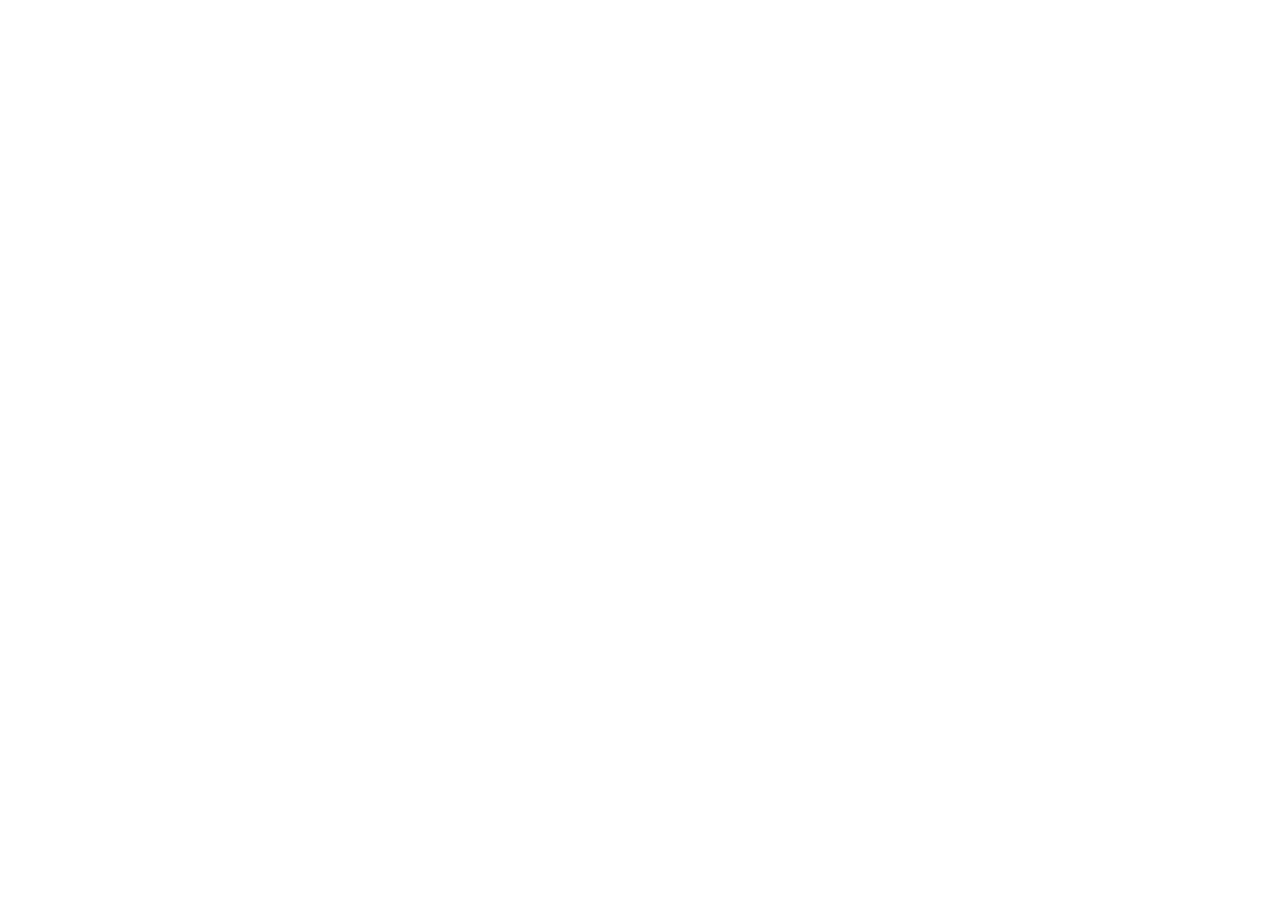
==== commit e8131747: "Add files via upload" ====
--- a/index.html
+++ b/index.html
@@ -12,8 +12,9 @@
       href="https://fonts.googleapis.com/css2?family=Fraunces:ital,opsz,wght@0,9..144,300;0,9..144,400;0,9..144,500;0,9..144,600;1,9..144,300;1,9..144,400;1,9..144,500&family=Inter:wght@400;500;600&family=IBM+Plex+Mono:wght@400;500&display=swap"
       rel="stylesheet"
     />
-    <script type="module" crossorigin src="./assets/index-BaQqg6zu.js"></script>
-    <link rel="stylesheet" crossorigin href="./assets/index-DSZIha1f.css">
+    <script type="module" crossorigin src="./assets/main-79-u40By.js"></script>
+    <link rel="modulepreload" crossorigin href="./assets/Decor-Dn85p4Wx.js">
+    <link rel="stylesheet" crossorigin href="./assets/Decor-DHc34cAE.css">
   </head>
   <body>
     <div id="root"></div>
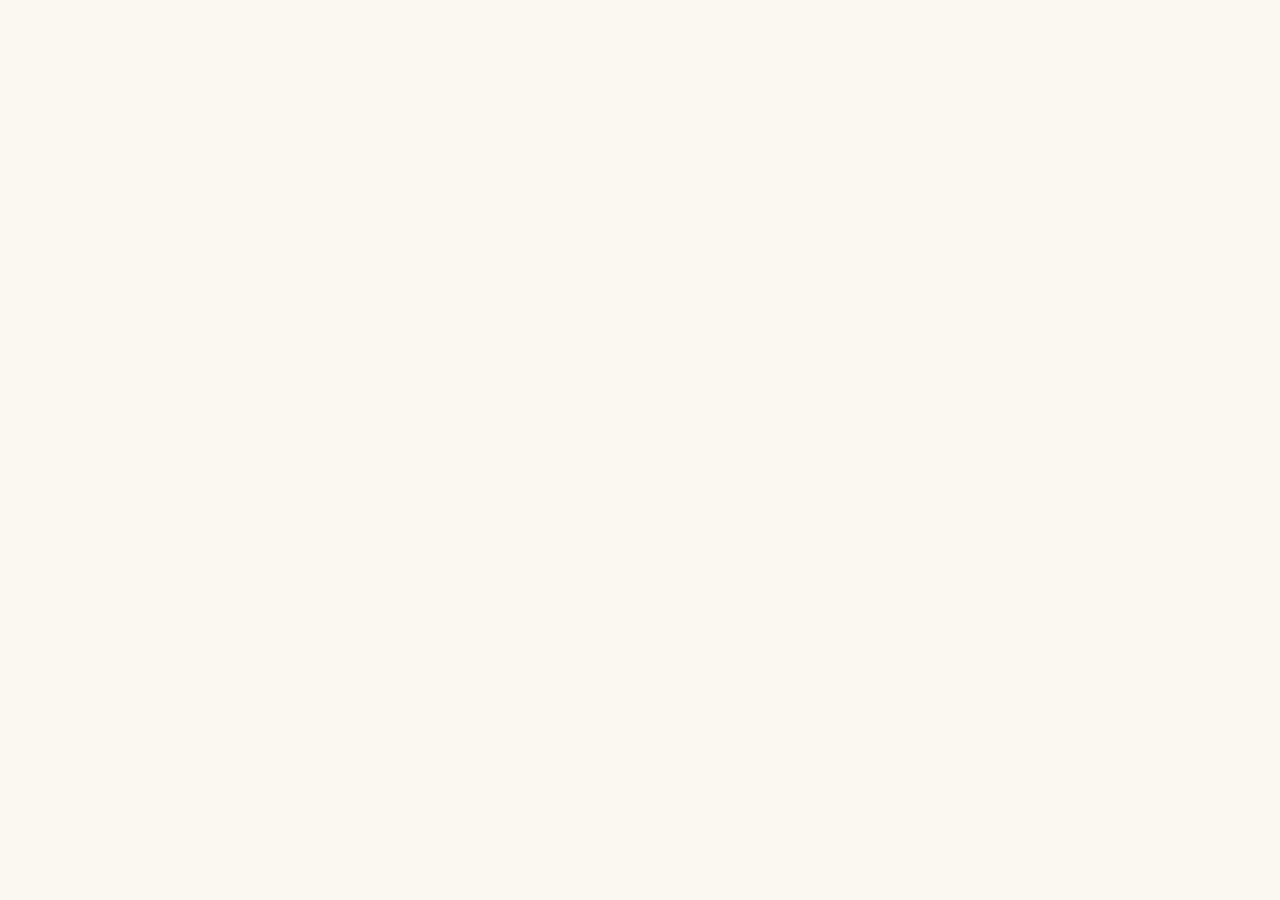
==== commit 7f27aef2: "Add files via upload" ====
--- a/index.html
+++ b/index.html
@@ -12,9 +12,23 @@
       href="https://fonts.googleapis.com/css2?family=Fraunces:ital,opsz,wght@0,9..144,300;0,9..144,400;0,9..144,500;0,9..144,600;1,9..144,300;1,9..144,400;1,9..144,500&family=Inter:wght@400;500;600&family=IBM+Plex+Mono:wght@400;500&display=swap"
       rel="stylesheet"
     />
-    <script type="module" crossorigin src="./assets/main-79-u40By.js"></script>
-    <link rel="modulepreload" crossorigin href="./assets/Decor-Dn85p4Wx.js">
-    <link rel="stylesheet" crossorigin href="./assets/Decor-DHc34cAE.css">
+    <script type="module" crossorigin>(function(){const f=document.createElement("link").relList;if(f&&f.supports&&f.supports("modulepreload"))return;for(const h of document.querySelectorAll('link[rel="modulepreload"]'))o(h);new MutationObserver(h=>{for(const p of h)if(p.type==="childList")for(const b of p.addedNodes)b.tagName==="LINK"&&b.rel==="modulepreload"&&o(b)}).observe(document,{childList:!0,subtree:!0});function d(h){const p={};return h.integrity&&(p.integrity=h.integrity),h.referrerPolicy&&(p.referrerPolicy=h.referrerPolicy),h.crossOrigin==="use-credentials"?p.credentials="include":h.crossOrigin==="anonymous"?p.credentials="omit":p.credentials="same-origin",p}function o(h){if(h.ep)return;h.ep=!0;const p=d(h);fetch(h.href,p)}})();var Cs={exports:{}},_n={};var Pd;function h1(){if(Pd)return _n;Pd=1;var i=Symbol.for("react.transitional.element"),f=Symbol.for("react.fragment");function d(o,h,p){var b=null;if(p!==void 0&&(b=""+p),h.key!==void 0&&(b=""+h.key),"key"in h){p={};for(var A in h)A!=="key"&&(p[A]=h[A])}else p=h;return h=p.ref,{$$typeof:i,type:o,key:b,ref:h!==void 0?h:null,props:p}}return _n.Fragment=f,_n.jsx=d,_n.jsxs=d,_n}var Id;function m1(){return Id||(Id=1,Cs.exports=h1()),Cs.exports}var s=m1(),Rs={exports:{}},P={};var eh;function p1(){if(eh)return P;eh=1;var i=Symbol.for("react.transitional.element"),f=Symbol.for("react.portal"),d=Symbol.for("react.fragment"),o=Symbol.for("react.strict_mode"),h=Symbol.for("react.profiler"),p=Symbol.for("react.consumer"),b=Symbol.for("react.context"),A=Symbol.for("react.forward_ref"),S=Symbol.for("react.suspense"),x=Symbol.for("react.memo"),O=Symbol.for("react.lazy"),z=Symbol.for("react.activity"),L=Symbol.iterator;function Z(v){return v===null||typeof v!="object"?null:(v=L&&v[L]||v["@@iterator"],typeof v=="function"?v:null)}var V={isMounted:function(){return!1},enqueueForceUpdate:function(){},enqueueReplaceState:function(){},enqueueSetState:function(){}},Y=Object.assign,U={};function k(v,H,B){this.props=v,this.context=H,this.refs=U,this.updater=B||V}k.prototype.isReactComponent={},k.prototype.setState=function(v,H){if(typeof v!="object"&&typeof v!="function"&&v!=null)throw Error("takes an object of state variables to update or a function which returns an object of state variables.");this.updater.enqueueSetState(this,v,H,"setState")},k.prototype.forceUpdate=function(v){this.updater.enqueueForceUpdate(this,v,"forceUpdate")};function te(){}te.prototype=k.prototype;function W(v,H,B){this.props=v,this.context=H,this.refs=U,this.updater=B||V}var ge=W.prototype=new te;ge.constructor=W,Y(ge,k.prototype),ge.isPureReactComponent=!0;var Se=Array.isArray;function ze(){}var $={H:null,A:null,T:null,S:null},Me=Object.prototype.hasOwnProperty;function Je(v,H,B){var Q=B.ref;return{$$typeof:i,type:v,key:H,ref:Q!==void 0?Q:null,props:B}}function _t(v,H){return Je(v.type,H,v.props)}function pt(v){return typeof v=="object"&&v!==null&&v.$$typeof===i}function ke(v){var H={"=":"=0",":":"=2"};return"$"+v.replace(/[=:]/g,function(B){return H[B]})}var Dt=/\/+/g;function yt(v,H){return typeof v=="object"&&v!==null&&v.key!=null?ke(""+v.key):H.toString(36)}function He(v){switch(v.status){case"fulfilled":return v.value;case"rejected":throw v.reason;default:switch(typeof v.status=="string"?v.then(ze,ze):(v.status="pending",v.then(function(H){v.status==="pending"&&(v.status="fulfilled",v.value=H)},function(H){v.status==="pending"&&(v.status="rejected",v.reason=H)})),v.status){case"fulfilled":return v.value;case"rejected":throw v.reason}}throw v}function M(v,H,B,Q,I){var ae=typeof v;(ae==="undefined"||ae==="boolean")&&(v=null);var de=!1;if(v===null)de=!0;else switch(ae){case"bigint":case"string":case"number":de=!0;break;case"object":switch(v.$$typeof){case i:case f:de=!0;break;case O:return de=v._init,M(de(v._payload),H,B,Q,I)}}if(de)return I=I(v),de=Q===""?"."+yt(v,0):Q,Se(I)?(B="",de!=null&&(B=de.replace(Dt,"$&/")+"/"),M(I,H,B,"",function(Ba){return Ba})):I!=null&&(pt(I)&&(I=_t(I,B+(I.key==null||v&&v.key===I.key?"":(""+I.key).replace(Dt,"$&/")+"/")+de)),H.push(I)),1;de=0;var Fe=Q===""?".":Q+":";if(Se(v))for(var Oe=0;Oe<v.length;Oe++)Q=v[Oe],ae=Fe+yt(Q,Oe),de+=M(Q,H,B,ae,I);else if(Oe=Z(v),typeof Oe=="function")for(v=Oe.call(v),Oe=0;!(Q=v.next()).done;)Q=Q.value,ae=Fe+yt(Q,Oe++),de+=M(Q,H,B,ae,I);else if(ae==="object"){if(typeof v.then=="function")return M(He(v),H,B,Q,I);throw H=String(v),Error("Objects are not valid as a React child (found: "+(H==="[object Object]"?"object with keys {"+Object.keys(v).join(", ")+"}":H)+"). If you meant to render a collection of children, use an array instead.")}return de}function q(v,H,B){if(v==null)return v;var Q=[],I=0;return M(v,Q,"","",function(ae){return H.call(B,ae,I++)}),Q}function F(v){if(v._status===-1){var H=v._result;H=H(),H.then(function(B){(v._status===0||v._status===-1)&&(v._status=1,v._result=B)},function(B){(v._status===0||v._status===-1)&&(v._status=2,v._result=B)}),v._status===-1&&(v._status=0,v._result=H)}if(v._status===1)return v._result.default;throw v._result}var pe=typeof reportError=="function"?reportError:function(v){if(typeof window=="object"&&typeof window.ErrorEvent=="function"){var H=new window.ErrorEvent("error",{bubbles:!0,cancelable:!0,message:typeof v=="object"&&v!==null&&typeof v.message=="string"?String(v.message):String(v),error:v});if(!window.dispatchEvent(H))return}else if(typeof process=="object"&&typeof process.emit=="function"){process.emit("uncaughtException",v);return}console.error(v)},be={map:q,forEach:function(v,H,B){q(v,function(){H.apply(this,arguments)},B)},count:function(v){var H=0;return q(v,function(){H++}),H},toArray:function(v){return q(v,function(H){return H})||[]},only:function(v){if(!pt(v))throw Error("React.Children.only expected to receive a single React element child.");return v}};return P.Activity=z,P.Children=be,P.Component=k,P.Fragment=d,P.Profiler=h,P.PureComponent=W,P.StrictMode=o,P.Suspense=S,P.__CLIENT_INTERNALS_DO_NOT_USE_OR_WARN_USERS_THEY_CANNOT_UPGRADE=$,P.__COMPILER_RUNTIME={__proto__:null,c:function(v){return $.H.useMemoCache(v)}},P.cache=function(v){return function(){return v.apply(null,arguments)}},P.cacheSignal=function(){return null},P.cloneElement=function(v,H,B){if(v==null)throw Error("The argument must be a React element, but you passed "+v+".");var Q=Y({},v.props),I=v.key;if(H!=null)for(ae in H.key!==void 0&&(I=""+H.key),H)!Me.call(H,ae)||ae==="key"||ae==="__self"||ae==="__source"||ae==="ref"&&H.ref===void 0||(Q[ae]=H[ae]);var ae=arguments.length-2;if(ae===1)Q.children=B;else if(1<ae){for(var de=Array(ae),Fe=0;Fe<ae;Fe++)de[Fe]=arguments[Fe+2];Q.children=de}return Je(v.type,I,Q)},P.createContext=function(v){return v={$$typeof:b,_currentValue:v,_currentValue2:v,_threadCount:0,Provider:null,Consumer:null},v.Provider=v,v.Consumer={$$typeof:p,_context:v},v},P.createElement=function(v,H,B){var Q,I={},ae=null;if(H!=null)for(Q in H.key!==void 0&&(ae=""+H.key),H)Me.call(H,Q)&&Q!=="key"&&Q!=="__self"&&Q!=="__source"&&(I[Q]=H[Q]);var de=arguments.length-2;if(de===1)I.children=B;else if(1<de){for(var Fe=Array(de),Oe=0;Oe<de;Oe++)Fe[Oe]=arguments[Oe+2];I.children=Fe}if(v&&v.defaultProps)for(Q in de=v.defaultProps,de)I[Q]===void 0&&(I[Q]=de[Q]);return Je(v,ae,I)},P.createRef=function(){return{current:null}},P.forwardRef=function(v){return{$$typeof:A,render:v}},P.isValidElement=pt,P.lazy=function(v){return{$$typeof:O,_payload:{_status:-1,_result:v},_init:F}},P.memo=function(v,H){return{$$typeof:x,type:v,compare:H===void 0?null:H}},P.startTransition=function(v){var H=$.T,B={};$.T=B;try{var Q=v(),I=$.S;I!==null&&I(B,Q),typeof Q=="object"&&Q!==null&&typeof Q.then=="function"&&Q.then(ze,pe)}catch(ae){pe(ae)}finally{H!==null&&B.types!==null&&(H.types=B.types),$.T=H}},P.unstable_useCacheRefresh=function(){return $.H.useCacheRefresh()},P.use=function(v){return $.H.use(v)},P.useActionState=function(v,H,B){return $.H.useActionState(v,H,B)},P.useCallback=function(v,H){return $.H.useCallback(v,H)},P.useContext=function(v){return $.H.useContext(v)},P.useDebugValue=function(){},P.useDeferredValue=function(v,H){return $.H.useDeferredValue(v,H)},P.useEffect=function(v,H){return $.H.useEffect(v,H)},P.useEffectEvent=function(v){return $.H.useEffectEvent(v)},P.useId=function(){return $.H.useId()},P.useImperativeHandle=function(v,H,B){return $.H.useImperativeHandle(v,H,B)},P.useInsertionEffect=function(v,H){return $.H.useInsertionEffect(v,H)},P.useLayoutEffect=function(v,H){return $.H.useLayoutEffect(v,H)},P.useMemo=function(v,H){return $.H.useMemo(v,H)},P.useOptimistic=function(v,H){return $.H.useOptimistic(v,H)},P.useReducer=function(v,H,B){return $.H.useReducer(v,H,B)},P.useRef=function(v){return $.H.useRef(v)},P.useState=function(v){return $.H.useState(v)},P.useSyncExternalStore=function(v,H,B){return $.H.useSyncExternalStore(v,H,B)},P.useTransition=function(){return $.H.useTransition()},P.version="19.2.3",P}var th;function Ys(){return th||(th=1,Rs.exports=p1()),Rs.exports}var C=Ys(),Ms={exports:{}},Dn={},Os={exports:{}},_s={};var lh;function y1(){return lh||(lh=1,(function(i){function f(M,q){var F=M.length;M.push(q);e:for(;0<F;){var pe=F-1>>>1,be=M[pe];if(0<h(be,q))M[pe]=q,M[F]=be,F=pe;else break e}}function d(M){return M.length===0?null:M[0]}function o(M){if(M.length===0)return null;var q=M[0],F=M.pop();if(F!==q){M[0]=F;e:for(var pe=0,be=M.length,v=be>>>1;pe<v;){var H=2*(pe+1)-1,B=M[H],Q=H+1,I=M[Q];if(0>h(B,F))Q<be&&0>h(I,B)?(M[pe]=I,M[Q]=F,pe=Q):(M[pe]=B,M[H]=F,pe=H);else if(Q<be&&0>h(I,F))M[pe]=I,M[Q]=F,pe=Q;else break e}}return q}function h(M,q){var F=M.sortIndex-q.sortIndex;return F!==0?F:M.id-q.id}if(i.unstable_now=void 0,typeof performance=="object"&&typeof performance.now=="function"){var p=performance;i.unstable_now=function(){return p.now()}}else{var b=Date,A=b.now();i.unstable_now=function(){return b.now()-A}}var S=[],x=[],O=1,z=null,L=3,Z=!1,V=!1,Y=!1,U=!1,k=typeof setTimeout=="function"?setTimeout:null,te=typeof clearTimeout=="function"?clearTimeout:null,W=typeof setImmediate<"u"?setImmediate:null;function ge(M){for(var q=d(x);q!==null;){if(q.callback===null)o(x);else if(q.startTime<=M)o(x),q.sortIndex=q.expirationTime,f(S,q);else break;q=d(x)}}function Se(M){if(Y=!1,ge(M),!V)if(d(S)!==null)V=!0,ze||(ze=!0,ke());else{var q=d(x);q!==null&&He(Se,q.startTime-M)}}var ze=!1,$=-1,Me=5,Je=-1;function _t(){return U?!0:!(i.unstable_now()-Je<Me)}function pt(){if(U=!1,ze){var M=i.unstable_now();Je=M;var q=!0;try{e:{V=!1,Y&&(Y=!1,te($),$=-1),Z=!0;var F=L;try{t:{for(ge(M),z=d(S);z!==null&&!(z.expirationTime>M&&_t());){var pe=z.callback;if(typeof pe=="function"){z.callback=null,L=z.priorityLevel;var be=pe(z.expirationTime<=M);if(M=i.unstable_now(),typeof be=="function"){z.callback=be,ge(M),q=!0;break t}z===d(S)&&o(S),ge(M)}else o(S);z=d(S)}if(z!==null)q=!0;else{var v=d(x);v!==null&&He(Se,v.startTime-M),q=!1}}break e}finally{z=null,L=F,Z=!1}q=void 0}}finally{q?ke():ze=!1}}}var ke;if(typeof W=="function")ke=function(){W(pt)};else if(typeof MessageChannel<"u"){var Dt=new MessageChannel,yt=Dt.port2;Dt.port1.onmessage=pt,ke=function(){yt.postMessage(null)}}else ke=function(){k(pt,0)};function He(M,q){$=k(function(){M(i.unstable_now())},q)}i.unstable_IdlePriority=5,i.unstable_ImmediatePriority=1,i.unstable_LowPriority=4,i.unstable_NormalPriority=3,i.unstable_Profiling=null,i.unstable_UserBlockingPriority=2,i.unstable_cancelCallback=function(M){M.callback=null},i.unstable_forceFrameRate=function(M){0>M||125<M?console.error("forceFrameRate takes a positive int between 0 and 125, forcing frame rates higher than 125 fps is not supported"):Me=0<M?Math.floor(1e3/M):5},i.unstable_getCurrentPriorityLevel=function(){return L},i.unstable_next=function(M){switch(L){case 1:case 2:case 3:var q=3;break;default:q=L}var F=L;L=q;try{return M()}finally{L=F}},i.unstable_requestPaint=function(){U=!0},i.unstable_runWithPriority=function(M,q){switch(M){case 1:case 2:case 3:case 4:case 5:break;default:M=3}var F=L;L=M;try{return q()}finally{L=F}},i.unstable_scheduleCallback=function(M,q,F){var pe=i.unstable_now();switch(typeof F=="object"&&F!==null?(F=F.delay,F=typeof F=="number"&&0<F?pe+F:pe):F=pe,M){case 1:var be=-1;break;case 2:be=250;break;case 5:be=1073741823;break;case 4:be=1e4;break;default:be=5e3}return be=F+be,M={id:O++,callback:q,priorityLevel:M,startTime:F,expirationTime:be,sortIndex:-1},F>pe?(M.sortIndex=F,f(x,M),d(S)===null&&M===d(x)&&(Y?(te($),$=-1):Y=!0,He(Se,F-pe))):(M.sortIndex=be,f(S,M),V||Z||(V=!0,ze||(ze=!0,ke()))),M},i.unstable_shouldYield=_t,i.unstable_wrapCallback=function(M){var q=L;return function(){var F=L;L=q;try{return M.apply(this,arguments)}finally{L=F}}}})(_s)),_s}var ah;function v1(){return ah||(ah=1,Os.exports=y1()),Os.exports}var Ds={exports:{}},We={};var nh;function x1(){if(nh)return We;nh=1;var i=Ys();function f(S){var x="https://react.dev/errors/"+S;if(1<arguments.length){x+="?args[]="+encodeURIComponent(arguments[1]);for(var O=2;O<arguments.length;O++)x+="&args[]="+encodeURIComponent(arguments[O])}return"Minified React error #"+S+"; visit "+x+" for the full message or use the non-minified dev environment for full errors and additional helpful warnings."}function d(){}var o={d:{f:d,r:function(){throw Error(f(522))},D:d,C:d,L:d,m:d,X:d,S:d,M:d},p:0,findDOMNode:null},h=Symbol.for("react.portal");function p(S,x,O){var z=3<arguments.length&&arguments[3]!==void 0?arguments[3]:null;return{$$typeof:h,key:z==null?null:""+z,children:S,containerInfo:x,implementation:O}}var b=i.__CLIENT_INTERNALS_DO_NOT_USE_OR_WARN_USERS_THEY_CANNOT_UPGRADE;function A(S,x){if(S==="font")return"";if(typeof x=="string")return x==="use-credentials"?x:""}return We.__DOM_INTERNALS_DO_NOT_USE_OR_WARN_USERS_THEY_CANNOT_UPGRADE=o,We.createPortal=function(S,x){var O=2<arguments.length&&arguments[2]!==void 0?arguments[2]:null;if(!x||x.nodeType!==1&&x.nodeType!==9&&x.nodeType!==11)throw Error(f(299));return p(S,x,null,O)},We.flushSync=function(S){var x=b.T,O=o.p;try{if(b.T=null,o.p=2,S)return S()}finally{b.T=x,o.p=O,o.d.f()}},We.preconnect=function(S,x){typeof S=="string"&&(x?(x=x.crossOrigin,x=typeof x=="string"?x==="use-credentials"?x:"":void 0):x=null,o.d.C(S,x))},We.prefetchDNS=function(S){typeof S=="string"&&o.d.D(S)},We.preinit=function(S,x){if(typeof S=="string"&&x&&typeof x.as=="string"){var O=x.as,z=A(O,x.crossOrigin),L=typeof x.integrity=="string"?x.integrity:void 0,Z=typeof x.fetchPriority=="string"?x.fetchPriority:void 0;O==="style"?o.d.S(S,typeof x.precedence=="string"?x.precedence:void 0,{crossOrigin:z,integrity:L,fetchPriority:Z}):O==="script"&&o.d.X(S,{crossOrigin:z,integrity:L,fetchPriority:Z,nonce:typeof x.nonce=="string"?x.nonce:void 0})}},We.preinitModule=function(S,x){if(typeof S=="string")if(typeof x=="object"&&x!==null){if(x.as==null||x.as==="script"){var O=A(x.as,x.crossOrigin);o.d.M(S,{crossOrigin:O,integrity:typeof x.integrity=="string"?x.integrity:void 0,nonce:typeof x.nonce=="string"?x.nonce:void 0})}}else x==null&&o.d.M(S)},We.preload=function(S,x){if(typeof S=="string"&&typeof x=="object"&&x!==null&&typeof x.as=="string"){var O=x.as,z=A(O,x.crossOrigin);o.d.L(S,O,{crossOrigin:z,integrity:typeof x.integrity=="string"?x.integrity:void 0,nonce:typeof x.nonce=="string"?x.nonce:void 0,type:typeof x.type=="string"?x.type:void 0,fetchPriority:typeof x.fetchPriority=="string"?x.fetchPriority:void 0,referrerPolicy:typeof x.referrerPolicy=="string"?x.referrerPolicy:void 0,imageSrcSet:typeof x.imageSrcSet=="string"?x.imageSrcSet:void 0,imageSizes:typeof x.imageSizes=="string"?x.imageSizes:void 0,media:typeof x.media=="string"?x.media:void 0})}},We.preloadModule=function(S,x){if(typeof S=="string")if(x){var O=A(x.as,x.crossOrigin);o.d.m(S,{as:typeof x.as=="string"&&x.as!=="script"?x.as:void 0,crossOrigin:O,integrity:typeof x.integrity=="string"?x.integrity:void 0})}else o.d.m(S)},We.requestFormReset=function(S){o.d.r(S)},We.unstable_batchedUpdates=function(S,x){return S(x)},We.useFormState=function(S,x,O){return b.H.useFormState(S,x,O)},We.useFormStatus=function(){return b.H.useHostTransitionStatus()},We.version="19.2.3",We}var ch;function g1(){if(ch)return Ds.exports;ch=1;function i(){if(!(typeof __REACT_DEVTOOLS_GLOBAL_HOOK__>"u"||typeof __REACT_DEVTOOLS_GLOBAL_HOOK__.checkDCE!="function"))try{__REACT_DEVTOOLS_GLOBAL_HOOK__.checkDCE(i)}catch(f){console.error(f)}}return i(),Ds.exports=x1(),Ds.exports}var ih;function S1(){if(ih)return Dn;ih=1;var i=v1(),f=Ys(),d=g1();function o(e){var t="https://react.dev/errors/"+e;if(1<arguments.length){t+="?args[]="+encodeURIComponent(arguments[1]);for(var l=2;l<arguments.length;l++)t+="&args[]="+encodeURIComponent(arguments[l])}return"Minified React error #"+e+"; visit "+t+" for the full message or use the non-minified dev environment for full errors and additional helpful warnings."}function h(e){return!(!e||e.nodeType!==1&&e.nodeType!==9&&e.nodeType!==11)}function p(e){var t=e,l=e;if(e.alternate)for(;t.return;)t=t.return;else{e=t;do t=e,(t.flags&4098)!==0&&(l=t.return),e=t.return;while(e)}return t.tag===3?l:null}function b(e){if(e.tag===13){var t=e.memoizedState;if(t===null&&(e=e.alternate,e!==null&&(t=e.memoizedState)),t!==null)return t.dehydrated}return null}function A(e){if(e.tag===31){var t=e.memoizedState;if(t===null&&(e=e.alternate,e!==null&&(t=e.memoizedState)),t!==null)return t.dehydrated}return null}function S(e){if(p(e)!==e)throw Error(o(188))}function x(e){var t=e.alternate;if(!t){if(t=p(e),t===null)throw Error(o(188));return t!==e?null:e}for(var l=e,a=t;;){var n=l.return;if(n===null)break;var c=n.alternate;if(c===null){if(a=n.return,a!==null){l=a;continue}break}if(n.child===c.child){for(c=n.child;c;){if(c===l)return S(n),e;if(c===a)return S(n),t;c=c.sibling}throw Error(o(188))}if(l.return!==a.return)l=n,a=c;else{for(var u=!1,r=n.child;r;){if(r===l){u=!0,l=n,a=c;break}if(r===a){u=!0,a=n,l=c;break}r=r.sibling}if(!u){for(r=c.child;r;){if(r===l){u=!0,l=c,a=n;break}if(r===a){u=!0,a=c,l=n;break}r=r.sibling}if(!u)throw Error(o(189))}}if(l.alternate!==a)throw Error(o(190))}if(l.tag!==3)throw Error(o(188));return l.stateNode.current===l?e:t}function O(e){var t=e.tag;if(t===5||t===26||t===27||t===6)return e;for(e=e.child;e!==null;){if(t=O(e),t!==null)return t;e=e.sibling}return null}var z=Object.assign,L=Symbol.for("react.element"),Z=Symbol.for("react.transitional.element"),V=Symbol.for("react.portal"),Y=Symbol.for("react.fragment"),U=Symbol.for("react.strict_mode"),k=Symbol.for("react.profiler"),te=Symbol.for("react.consumer"),W=Symbol.for("react.context"),ge=Symbol.for("react.forward_ref"),Se=Symbol.for("react.suspense"),ze=Symbol.for("react.suspense_list"),$=Symbol.for("react.memo"),Me=Symbol.for("react.lazy"),Je=Symbol.for("react.activity"),_t=Symbol.for("react.memo_cache_sentinel"),pt=Symbol.iterator;function ke(e){return e===null||typeof e!="object"?null:(e=pt&&e[pt]||e["@@iterator"],typeof e=="function"?e:null)}var Dt=Symbol.for("react.client.reference");function yt(e){if(e==null)return null;if(typeof e=="function")return e.$$typeof===Dt?null:e.displayName||e.name||null;if(typeof e=="string")return e;switch(e){case Y:return"Fragment";case k:return"Profiler";case U:return"StrictMode";case Se:return"Suspense";case ze:return"SuspenseList";case Je:return"Activity"}if(typeof e=="object")switch(e.$$typeof){case V:return"Portal";case W:return e.displayName||"Context";case te:return(e._context.displayName||"Context")+".Consumer";case ge:var t=e.render;return e=e.displayName,e||(e=t.displayName||t.name||"",e=e!==""?"ForwardRef("+e+")":"ForwardRef"),e;case $:return t=e.displayName||null,t!==null?t:yt(e.type)||"Memo";case Me:t=e._payload,e=e._init;try{return yt(e(t))}catch{}}return null}var He=Array.isArray,M=f.__CLIENT_INTERNALS_DO_NOT_USE_OR_WARN_USERS_THEY_CANNOT_UPGRADE,q=d.__DOM_INTERNALS_DO_NOT_USE_OR_WARN_USERS_THEY_CANNOT_UPGRADE,F={pending:!1,data:null,method:null,action:null},pe=[],be=-1;function v(e){return{current:e}}function H(e){0>be||(e.current=pe[be],pe[be]=null,be--)}function B(e,t){be++,pe[be]=e.current,e.current=t}var Q=v(null),I=v(null),ae=v(null),de=v(null);function Fe(e,t){switch(B(ae,t),B(I,e),B(Q,null),t.nodeType){case 9:case 11:e=(e=t.documentElement)&&(e=e.namespaceURI)?bd(e):0;break;default:if(e=t.tagName,t=t.namespaceURI)t=bd(t),e=Ed(t,e);else switch(e){case"svg":e=1;break;case"math":e=2;break;default:e=0}}H(Q),B(Q,e)}function Oe(){H(Q),H(I),H(ae)}function Ba(e){e.memoizedState!==null&&B(de,e);var t=Q.current,l=Ed(t,e.type);t!==l&&(B(I,e),B(Q,l))}function Bn(e){I.current===e&&(H(Q),H(I)),de.current===e&&(H(de),Cn._currentValue=F)}var ri,Ws;function Ol(e){if(ri===void 0)try{throw Error()}catch(l){var t=l.stack.trim().match(/\n( *(at )?)/);ri=t&&t[1]||"",Ws=-1<l.stack.indexOf(`
+    at`)?" (<anonymous>)":-1<l.stack.indexOf("@")?"@unknown:0:0":""}return`
+`+ri+e+Ws}var fi=!1;function di(e,t){if(!e||fi)return"";fi=!0;var l=Error.prepareStackTrace;Error.prepareStackTrace=void 0;try{var a={DetermineComponentFrameRoot:function(){try{if(t){var D=function(){throw Error()};if(Object.defineProperty(D.prototype,"props",{set:function(){throw Error()}}),typeof Reflect=="object"&&Reflect.construct){try{Reflect.construct(D,[])}catch(T){var N=T}Reflect.construct(e,[],D)}else{try{D.call()}catch(T){N=T}e.call(D.prototype)}}else{try{throw Error()}catch(T){N=T}(D=e())&&typeof D.catch=="function"&&D.catch(function(){})}}catch(T){if(T&&N&&typeof T.stack=="string")return[T.stack,N.stack]}return[null,null]}};a.DetermineComponentFrameRoot.displayName="DetermineComponentFrameRoot";var n=Object.getOwnPropertyDescriptor(a.DetermineComponentFrameRoot,"name");n&&n.configurable&&Object.defineProperty(a.DetermineComponentFrameRoot,"name",{value:"DetermineComponentFrameRoot"});var c=a.DetermineComponentFrameRoot(),u=c[0],r=c[1];if(u&&r){var m=u.split(`
+`),j=r.split(`
+`);for(n=a=0;a<m.length&&!m[a].includes("DetermineComponentFrameRoot");)a++;for(;n<j.length&&!j[n].includes("DetermineComponentFrameRoot");)n++;if(a===m.length||n===j.length)for(a=m.length-1,n=j.length-1;1<=a&&0<=n&&m[a]!==j[n];)n--;for(;1<=a&&0<=n;a--,n--)if(m[a]!==j[n]){if(a!==1||n!==1)do if(a--,n--,0>n||m[a]!==j[n]){var R=`
+`+m[a].replace(" at new "," at ");return e.displayName&&R.includes("<anonymous>")&&(R=R.replace("<anonymous>",e.displayName)),R}while(1<=a&&0<=n);break}}}finally{fi=!1,Error.prepareStackTrace=l}return(l=e?e.displayName||e.name:"")?Ol(l):""}function Zh(e,t){switch(e.tag){case 26:case 27:case 5:return Ol(e.type);case 16:return Ol("Lazy");case 13:return e.child!==t&&t!==null?Ol("Suspense Fallback"):Ol("Suspense");case 19:return Ol("SuspenseList");case 0:case 15:return di(e.type,!1);case 11:return di(e.type.render,!1);case 1:return di(e.type,!0);case 31:return Ol("Activity");default:return""}}function Fs(e){try{var t="",l=null;do t+=Zh(e,l),l=e,e=e.return;while(e);return t}catch(a){return`
+Error generating stack: `+a.message+`
+`+a.stack}}var hi=Object.prototype.hasOwnProperty,mi=i.unstable_scheduleCallback,pi=i.unstable_cancelCallback,Vh=i.unstable_shouldYield,Kh=i.unstable_requestPaint,ct=i.unstable_now,Jh=i.unstable_getCurrentPriorityLevel,$s=i.unstable_ImmediatePriority,Ps=i.unstable_UserBlockingPriority,wn=i.unstable_NormalPriority,kh=i.unstable_LowPriority,Is=i.unstable_IdlePriority,Wh=i.log,Fh=i.unstable_setDisableYieldValue,wa=null,it=null;function il(e){if(typeof Wh=="function"&&Fh(e),it&&typeof it.setStrictMode=="function")try{it.setStrictMode(wa,e)}catch{}}var ut=Math.clz32?Math.clz32:Ih,$h=Math.log,Ph=Math.LN2;function Ih(e){return e>>>=0,e===0?32:31-($h(e)/Ph|0)|0}var Yn=256,Gn=262144,Qn=4194304;function _l(e){var t=e&42;if(t!==0)return t;switch(e&-e){case 1:return 1;case 2:return 2;case 4:return 4;case 8:return 8;case 16:return 16;case 32:return 32;case 64:return 64;case 128:return 128;case 256:case 512:case 1024:case 2048:case 4096:case 8192:case 16384:case 32768:case 65536:case 131072:return e&261888;case 262144:case 524288:case 1048576:case 2097152:return e&3932160;case 4194304:case 8388608:case 16777216:case 33554432:return e&62914560;case 67108864:return 67108864;case 134217728:return 134217728;case 268435456:return 268435456;case 536870912:return 536870912;case 1073741824:return 0;default:return e}}function Xn(e,t,l){var a=e.pendingLanes;if(a===0)return 0;var n=0,c=e.suspendedLanes,u=e.pingedLanes;e=e.warmLanes;var r=a&134217727;return r!==0?(a=r&~c,a!==0?n=_l(a):(u&=r,u!==0?n=_l(u):l||(l=r&~e,l!==0&&(n=_l(l))))):(r=a&~c,r!==0?n=_l(r):u!==0?n=_l(u):l||(l=a&~e,l!==0&&(n=_l(l)))),n===0?0:t!==0&&t!==n&&(t&c)===0&&(c=n&-n,l=t&-t,c>=l||c===32&&(l&4194048)!==0)?t:n}function Ya(e,t){return(e.pendingLanes&~(e.suspendedLanes&~e.pingedLanes)&t)===0}function em(e,t){switch(e){case 1:case 2:case 4:case 8:case 64:return t+250;case 16:case 32:case 128:case 256:case 512:case 1024:case 2048:case 4096:case 8192:case 16384:case 32768:case 65536:case 131072:case 262144:case 524288:case 1048576:case 2097152:return t+5e3;case 4194304:case 8388608:case 16777216:case 33554432:return-1;case 67108864:case 134217728:case 268435456:case 536870912:case 1073741824:return-1;default:return-1}}function eo(){var e=Qn;return Qn<<=1,(Qn&62914560)===0&&(Qn=4194304),e}function yi(e){for(var t=[],l=0;31>l;l++)t.push(e);return t}function Ga(e,t){e.pendingLanes|=t,t!==268435456&&(e.suspendedLanes=0,e.pingedLanes=0,e.warmLanes=0)}function tm(e,t,l,a,n,c){var u=e.pendingLanes;e.pendingLanes=l,e.suspendedLanes=0,e.pingedLanes=0,e.warmLanes=0,e.expiredLanes&=l,e.entangledLanes&=l,e.errorRecoveryDisabledLanes&=l,e.shellSuspendCounter=0;var r=e.entanglements,m=e.expirationTimes,j=e.hiddenUpdates;for(l=u&~l;0<l;){var R=31-ut(l),D=1<<R;r[R]=0,m[R]=-1;var N=j[R];if(N!==null)for(j[R]=null,R=0;R<N.length;R++){var T=N[R];T!==null&&(T.lane&=-536870913)}l&=~D}a!==0&&to(e,a,0),c!==0&&n===0&&e.tag!==0&&(e.suspendedLanes|=c&~(u&~t))}function to(e,t,l){e.pendingLanes|=t,e.suspendedLanes&=~t;var a=31-ut(t);e.entangledLanes|=t,e.entanglements[a]=e.entanglements[a]|1073741824|l&261930}function lo(e,t){var l=e.entangledLanes|=t;for(e=e.entanglements;l;){var a=31-ut(l),n=1<<a;n&t|e[a]&t&&(e[a]|=t),l&=~n}}function ao(e,t){var l=t&-t;return l=(l&42)!==0?1:vi(l),(l&(e.suspendedLanes|t))!==0?0:l}function vi(e){switch(e){case 2:e=1;break;case 8:e=4;break;case 32:e=16;break;case 256:case 512:case 1024:case 2048:case 4096:case 8192:case 16384:case 32768:case 65536:case 131072:case 262144:case 524288:case 1048576:case 2097152:case 4194304:case 8388608:case 16777216:case 33554432:e=128;break;case 268435456:e=134217728;break;default:e=0}return e}function xi(e){return e&=-e,2<e?8<e?(e&134217727)!==0?32:268435456:8:2}function no(){var e=q.p;return e!==0?e:(e=window.event,e===void 0?32:Vd(e.type))}function co(e,t){var l=q.p;try{return q.p=e,t()}finally{q.p=l}}var ul=Math.random().toString(36).slice(2),Qe="__reactFiber$"+ul,Pe="__reactProps$"+ul,Fl="__reactContainer$"+ul,gi="__reactEvents$"+ul,lm="__reactListeners$"+ul,am="__reactHandles$"+ul,io="__reactResources$"+ul,Qa="__reactMarker$"+ul;function Si(e){delete e[Qe],delete e[Pe],delete e[gi],delete e[lm],delete e[am]}function $l(e){var t=e[Qe];if(t)return t;for(var l=e.parentNode;l;){if(t=l[Fl]||l[Qe]){if(l=t.alternate,t.child!==null||l!==null&&l.child!==null)for(e=Rd(e);e!==null;){if(l=e[Qe])return l;e=Rd(e)}return t}e=l,l=e.parentNode}return null}function Pl(e){if(e=e[Qe]||e[Fl]){var t=e.tag;if(t===5||t===6||t===13||t===31||t===26||t===27||t===3)return e}return null}function Xa(e){var t=e.tag;if(t===5||t===26||t===27||t===6)return e.stateNode;throw Error(o(33))}function Il(e){var t=e[io];return t||(t=e[io]={hoistableStyles:new Map,hoistableScripts:new Map}),t}function Ye(e){e[Qa]=!0}var uo=new Set,so={};function Dl(e,t){ea(e,t),ea(e+"Capture",t)}function ea(e,t){for(so[e]=t,e=0;e<t.length;e++)uo.add(t[e])}var nm=RegExp("^[:A-Z_a-z\\u00C0-\\u00D6\\u00D8-\\u00F6\\u00F8-\\u02FF\\u0370-\\u037D\\u037F-\\u1FFF\\u200C-\\u200D\\u2070-\\u218F\\u2C00-\\u2FEF\\u3001-\\uD7FF\\uF900-\\uFDCF\\uFDF0-\\uFFFD][:A-Z_a-z\\u00C0-\\u00D6\\u00D8-\\u00F6\\u00F8-\\u02FF\\u0370-\\u037D\\u037F-\\u1FFF\\u200C-\\u200D\\u2070-\\u218F\\u2C00-\\u2FEF\\u3001-\\uD7FF\\uF900-\\uFDCF\\uFDF0-\\uFFFD\\-.0-9\\u00B7\\u0300-\\u036F\\u203F-\\u2040]*$"),oo={},ro={};function cm(e){return hi.call(ro,e)?!0:hi.call(oo,e)?!1:nm.test(e)?ro[e]=!0:(oo[e]=!0,!1)}function Zn(e,t,l){if(cm(t))if(l===null)e.removeAttribute(t);else{switch(typeof l){case"undefined":case"function":case"symbol":e.removeAttribute(t);return;case"boolean":var a=t.toLowerCase().slice(0,5);if(a!=="data-"&&a!=="aria-"){e.removeAttribute(t);return}}e.setAttribute(t,""+l)}}function Vn(e,t,l){if(l===null)e.removeAttribute(t);else{switch(typeof l){case"undefined":case"function":case"symbol":case"boolean":e.removeAttribute(t);return}e.setAttribute(t,""+l)}}function wt(e,t,l,a){if(a===null)e.removeAttribute(l);else{switch(typeof a){case"undefined":case"function":case"symbol":case"boolean":e.removeAttribute(l);return}e.setAttributeNS(t,l,""+a)}}function vt(e){switch(typeof e){case"bigint":case"boolean":case"number":case"string":case"undefined":return e;case"object":return e;default:return""}}function fo(e){var t=e.type;return(e=e.nodeName)&&e.toLowerCase()==="input"&&(t==="checkbox"||t==="radio")}function im(e,t,l){var a=Object.getOwnPropertyDescriptor(e.constructor.prototype,t);if(!e.hasOwnProperty(t)&&typeof a<"u"&&typeof a.get=="function"&&typeof a.set=="function"){var n=a.get,c=a.set;return Object.defineProperty(e,t,{configurable:!0,get:function(){return n.call(this)},set:function(u){l=""+u,c.call(this,u)}}),Object.defineProperty(e,t,{enumerable:a.enumerable}),{getValue:function(){return l},setValue:function(u){l=""+u},stopTracking:function(){e._valueTracker=null,delete e[t]}}}}function bi(e){if(!e._valueTracker){var t=fo(e)?"checked":"value";e._valueTracker=im(e,t,""+e[t])}}function ho(e){if(!e)return!1;var t=e._valueTracker;if(!t)return!0;var l=t.getValue(),a="";return e&&(a=fo(e)?e.checked?"true":"false":e.value),e=a,e!==l?(t.setValue(e),!0):!1}function Kn(e){if(e=e||(typeof document<"u"?document:void 0),typeof e>"u")return null;try{return e.activeElement||e.body}catch{return e.body}}var um=/[\n"\\]/g;function xt(e){return e.replace(um,function(t){return"\\"+t.charCodeAt(0).toString(16)+" "})}function Ei(e,t,l,a,n,c,u,r){e.name="",u!=null&&typeof u!="function"&&typeof u!="symbol"&&typeof u!="boolean"?e.type=u:e.removeAttribute("type"),t!=null?u==="number"?(t===0&&e.value===""||e.value!=t)&&(e.value=""+vt(t)):e.value!==""+vt(t)&&(e.value=""+vt(t)):u!=="submit"&&u!=="reset"||e.removeAttribute("value"),t!=null?ji(e,u,vt(t)):l!=null?ji(e,u,vt(l)):a!=null&&e.removeAttribute("value"),n==null&&c!=null&&(e.defaultChecked=!!c),n!=null&&(e.checked=n&&typeof n!="function"&&typeof n!="symbol"),r!=null&&typeof r!="function"&&typeof r!="symbol"&&typeof r!="boolean"?e.name=""+vt(r):e.removeAttribute("name")}function mo(e,t,l,a,n,c,u,r){if(c!=null&&typeof c!="function"&&typeof c!="symbol"&&typeof c!="boolean"&&(e.type=c),t!=null||l!=null){if(!(c!=="submit"&&c!=="reset"||t!=null)){bi(e);return}l=l!=null?""+vt(l):"",t=t!=null?""+vt(t):l,r||t===e.value||(e.value=t),e.defaultValue=t}a=a??n,a=typeof a!="function"&&typeof a!="symbol"&&!!a,e.checked=r?e.checked:!!a,e.defaultChecked=!!a,u!=null&&typeof u!="function"&&typeof u!="symbol"&&typeof u!="boolean"&&(e.name=u),bi(e)}function ji(e,t,l){t==="number"&&Kn(e.ownerDocument)===e||e.defaultValue===""+l||(e.defaultValue=""+l)}function ta(e,t,l,a){if(e=e.options,t){t={};for(var n=0;n<l.length;n++)t["$"+l[n]]=!0;for(l=0;l<e.length;l++)n=t.hasOwnProperty("$"+e[l].value),e[l].selected!==n&&(e[l].selected=n),n&&a&&(e[l].defaultSelected=!0)}else{for(l=""+vt(l),t=null,n=0;n<e.length;n++){if(e[n].value===l){e[n].selected=!0,a&&(e[n].defaultSelected=!0);return}t!==null||e[n].disabled||(t=e[n])}t!==null&&(t.selected=!0)}}function po(e,t,l){if(t!=null&&(t=""+vt(t),t!==e.value&&(e.value=t),l==null)){e.defaultValue!==t&&(e.defaultValue=t);return}e.defaultValue=l!=null?""+vt(l):""}function yo(e,t,l,a){if(t==null){if(a!=null){if(l!=null)throw Error(o(92));if(He(a)){if(1<a.length)throw Error(o(93));a=a[0]}l=a}l==null&&(l=""),t=l}l=vt(t),e.defaultValue=l,a=e.textContent,a===l&&a!==""&&a!==null&&(e.value=a),bi(e)}function la(e,t){if(t){var l=e.firstChild;if(l&&l===e.lastChild&&l.nodeType===3){l.nodeValue=t;return}}e.textContent=t}var sm=new Set("animationIterationCount aspectRatio borderImageOutset borderImageSlice borderImageWidth boxFlex boxFlexGroup boxOrdinalGroup columnCount columns flex flexGrow flexPositive flexShrink flexNegative flexOrder gridArea gridRow gridRowEnd gridRowSpan gridRowStart gridColumn gridColumnEnd gridColumnSpan gridColumnStart fontWeight lineClamp lineHeight opacity order orphans scale tabSize widows zIndex zoom fillOpacity floodOpacity stopOpacity strokeDasharray strokeDashoffset strokeMiterlimit strokeOpacity strokeWidth MozAnimationIterationCount MozBoxFlex MozBoxFlexGroup MozLineClamp msAnimationIterationCount msFlex msZoom msFlexGrow msFlexNegative msFlexOrder msFlexPositive msFlexShrink msGridColumn msGridColumnSpan msGridRow msGridRowSpan WebkitAnimationIterationCount WebkitBoxFlex WebKitBoxFlexGroup WebkitBoxOrdinalGroup WebkitColumnCount WebkitColumns WebkitFlex WebkitFlexGrow WebkitFlexPositive WebkitFlexShrink WebkitLineClamp".split(" "));function vo(e,t,l){var a=t.indexOf("--")===0;l==null||typeof l=="boolean"||l===""?a?e.setProperty(t,""):t==="float"?e.cssFloat="":e[t]="":a?e.setProperty(t,l):typeof l!="number"||l===0||sm.has(t)?t==="float"?e.cssFloat=l:e[t]=(""+l).trim():e[t]=l+"px"}function xo(e,t,l){if(t!=null&&typeof t!="object")throw Error(o(62));if(e=e.style,l!=null){for(var a in l)!l.hasOwnProperty(a)||t!=null&&t.hasOwnProperty(a)||(a.indexOf("--")===0?e.setProperty(a,""):a==="float"?e.cssFloat="":e[a]="");for(var n in t)a=t[n],t.hasOwnProperty(n)&&l[n]!==a&&vo(e,n,a)}else for(var c in t)t.hasOwnProperty(c)&&vo(e,c,t[c])}function Ni(e){if(e.indexOf("-")===-1)return!1;switch(e){case"annotation-xml":case"color-profile":case"font-face":case"font-face-src":case"font-face-uri":case"font-face-format":case"font-face-name":case"missing-glyph":return!1;default:return!0}}var om=new Map([["acceptCharset","accept-charset"],["htmlFor","for"],["httpEquiv","http-equiv"],["crossOrigin","crossorigin"],["accentHeight","accent-height"],["alignmentBaseline","alignment-baseline"],["arabicForm","arabic-form"],["baselineShift","baseline-shift"],["capHeight","cap-height"],["clipPath","clip-path"],["clipRule","clip-rule"],["colorInterpolation","color-interpolation"],["colorInterpolationFilters","color-interpolation-filters"],["colorProfile","color-profile"],["colorRendering","color-rendering"],["dominantBaseline","dominant-baseline"],["enableBackground","enable-background"],["fillOpacity","fill-opacity"],["fillRule","fill-rule"],["floodColor","flood-color"],["floodOpacity","flood-opacity"],["fontFamily","font-family"],["fontSize","font-size"],["fontSizeAdjust","font-size-adjust"],["fontStretch","font-stretch"],["fontStyle","font-style"],["fontVariant","font-variant"],["fontWeight","font-weight"],["glyphName","glyph-name"],["glyphOrientationHorizontal","glyph-orientation-horizontal"],["glyphOrientationVertical","glyph-orientation-vertical"],["horizAdvX","horiz-adv-x"],["horizOriginX","horiz-origin-x"],["imageRendering","image-rendering"],["letterSpacing","letter-spacing"],["lightingColor","lighting-color"],["markerEnd","marker-end"],["markerMid","marker-mid"],["markerStart","marker-start"],["overlinePosition","overline-position"],["overlineThickness","overline-thickness"],["paintOrder","paint-order"],["panose-1","panose-1"],["pointerEvents","pointer-events"],["renderingIntent","rendering-intent"],["shapeRendering","shape-rendering"],["stopColor","stop-color"],["stopOpacity","stop-opacity"],["strikethroughPosition","strikethrough-position"],["strikethroughThickness","strikethrough-thickness"],["strokeDasharray","stroke-dasharray"],["strokeDashoffset","stroke-dashoffset"],["strokeLinecap","stroke-linecap"],["strokeLinejoin","stroke-linejoin"],["strokeMiterlimit","stroke-miterlimit"],["strokeOpacity","stroke-opacity"],["strokeWidth","stroke-width"],["textAnchor","text-anchor"],["textDecoration","text-decoration"],["textRendering","text-rendering"],["transformOrigin","transform-origin"],["underlinePosition","underline-position"],["underlineThickness","underline-thickness"],["unicodeBidi","unicode-bidi"],["unicodeRange","unicode-range"],["unitsPerEm","units-per-em"],["vAlphabetic","v-alphabetic"],["vHanging","v-hanging"],["vIdeographic","v-ideographic"],["vMathematical","v-mathematical"],["vectorEffect","vector-effect"],["vertAdvY","vert-adv-y"],["vertOriginX","vert-origin-x"],["vertOriginY","vert-origin-y"],["wordSpacing","word-spacing"],["writingMode","writing-mode"],["xmlnsXlink","xmlns:xlink"],["xHeight","x-height"]]),rm=/^[\u0000-\u001F ]*j[\r\n\t]*a[\r\n\t]*v[\r\n\t]*a[\r\n\t]*s[\r\n\t]*c[\r\n\t]*r[\r\n\t]*i[\r\n\t]*p[\r\n\t]*t[\r\n\t]*:/i;function Jn(e){return rm.test(""+e)?"javascript:throw new Error('React has blocked a javascript: URL as a security precaution.')":e}function Yt(){}var Ti=null;function zi(e){return e=e.target||e.srcElement||window,e.correspondingUseElement&&(e=e.correspondingUseElement),e.nodeType===3?e.parentNode:e}var aa=null,na=null;function go(e){var t=Pl(e);if(t&&(e=t.stateNode)){var l=e[Pe]||null;e:switch(e=t.stateNode,t.type){case"input":if(Ei(e,l.value,l.defaultValue,l.defaultValue,l.checked,l.defaultChecked,l.type,l.name),t=l.name,l.type==="radio"&&t!=null){for(l=e;l.parentNode;)l=l.parentNode;for(l=l.querySelectorAll('input[name="'+xt(""+t)+'"][type="radio"]'),t=0;t<l.length;t++){var a=l[t];if(a!==e&&a.form===e.form){var n=a[Pe]||null;if(!n)throw Error(o(90));Ei(a,n.value,n.defaultValue,n.defaultValue,n.checked,n.defaultChecked,n.type,n.name)}}for(t=0;t<l.length;t++)a=l[t],a.form===e.form&&ho(a)}break e;case"textarea":po(e,l.value,l.defaultValue);break e;case"select":t=l.value,t!=null&&ta(e,!!l.multiple,t,!1)}}}var Ai=!1;function So(e,t,l){if(Ai)return e(t,l);Ai=!0;try{var a=e(t);return a}finally{if(Ai=!1,(aa!==null||na!==null)&&(Hc(),aa&&(t=aa,e=na,na=aa=null,go(t),e)))for(t=0;t<e.length;t++)go(e[t])}}function Za(e,t){var l=e.stateNode;if(l===null)return null;var a=l[Pe]||null;if(a===null)return null;l=a[t];e:switch(t){case"onClick":case"onClickCapture":case"onDoubleClick":case"onDoubleClickCapture":case"onMouseDown":case"onMouseDownCapture":case"onMouseMove":case"onMouseMoveCapture":case"onMouseUp":case"onMouseUpCapture":case"onMouseEnter":(a=!a.disabled)||(e=e.type,a=!(e==="button"||e==="input"||e==="select"||e==="textarea")),e=!a;break e;default:e=!1}if(e)return null;if(l&&typeof l!="function")throw Error(o(231,t,typeof l));return l}var Gt=!(typeof window>"u"||typeof window.document>"u"||typeof window.document.createElement>"u"),Ci=!1;if(Gt)try{var Va={};Object.defineProperty(Va,"passive",{get:function(){Ci=!0}}),window.addEventListener("test",Va,Va),window.removeEventListener("test",Va,Va)}catch{Ci=!1}var sl=null,Ri=null,kn=null;function bo(){if(kn)return kn;var e,t=Ri,l=t.length,a,n="value"in sl?sl.value:sl.textContent,c=n.length;for(e=0;e<l&&t[e]===n[e];e++);var u=l-e;for(a=1;a<=u&&t[l-a]===n[c-a];a++);return kn=n.slice(e,1<a?1-a:void 0)}function Wn(e){var t=e.keyCode;return"charCode"in e?(e=e.charCode,e===0&&t===13&&(e=13)):e=t,e===10&&(e=13),32<=e||e===13?e:0}function Fn(){return!0}function Eo(){return!1}function Ie(e){function t(l,a,n,c,u){this._reactName=l,this._targetInst=n,this.type=a,this.nativeEvent=c,this.target=u,this.currentTarget=null;for(var r in e)e.hasOwnProperty(r)&&(l=e[r],this[r]=l?l(c):c[r]);return this.isDefaultPrevented=(c.defaultPrevented!=null?c.defaultPrevented:c.returnValue===!1)?Fn:Eo,this.isPropagationStopped=Eo,this}return z(t.prototype,{preventDefault:function(){this.defaultPrevented=!0;var l=this.nativeEvent;l&&(l.preventDefault?l.preventDefault():typeof l.returnValue!="unknown"&&(l.returnValue=!1),this.isDefaultPrevented=Fn)},stopPropagation:function(){var l=this.nativeEvent;l&&(l.stopPropagation?l.stopPropagation():typeof l.cancelBubble!="unknown"&&(l.cancelBubble=!0),this.isPropagationStopped=Fn)},persist:function(){},isPersistent:Fn}),t}var Hl={eventPhase:0,bubbles:0,cancelable:0,timeStamp:function(e){return e.timeStamp||Date.now()},defaultPrevented:0,isTrusted:0},$n=Ie(Hl),Ka=z({},Hl,{view:0,detail:0}),fm=Ie(Ka),Mi,Oi,Ja,Pn=z({},Ka,{screenX:0,screenY:0,clientX:0,clientY:0,pageX:0,pageY:0,ctrlKey:0,shiftKey:0,altKey:0,metaKey:0,getModifierState:Di,button:0,buttons:0,relatedTarget:function(e){return e.relatedTarget===void 0?e.fromElement===e.srcElement?e.toElement:e.fromElement:e.relatedTarget},movementX:function(e){return"movementX"in e?e.movementX:(e!==Ja&&(Ja&&e.type==="mousemove"?(Mi=e.screenX-Ja.screenX,Oi=e.screenY-Ja.screenY):Oi=Mi=0,Ja=e),Mi)},movementY:function(e){return"movementY"in e?e.movementY:Oi}}),jo=Ie(Pn),dm=z({},Pn,{dataTransfer:0}),hm=Ie(dm),mm=z({},Ka,{relatedTarget:0}),_i=Ie(mm),pm=z({},Hl,{animationName:0,elapsedTime:0,pseudoElement:0}),ym=Ie(pm),vm=z({},Hl,{clipboardData:function(e){return"clipboardData"in e?e.clipboardData:window.clipboardData}}),xm=Ie(vm),gm=z({},Hl,{data:0}),No=Ie(gm),Sm={Esc:"Escape",Spacebar:" ",Left:"ArrowLeft",Up:"ArrowUp",Right:"ArrowRight",Down:"ArrowDown",Del:"Delete",Win:"OS",Menu:"ContextMenu",Apps:"ContextMenu",Scroll:"ScrollLock",MozPrintableKey:"Unidentified"},bm={8:"Backspace",9:"Tab",12:"Clear",13:"Enter",16:"Shift",17:"Control",18:"Alt",19:"Pause",20:"CapsLock",27:"Escape",32:" ",33:"PageUp",34:"PageDown",35:"End",36:"Home",37:"ArrowLeft",38:"ArrowUp",39:"ArrowRight",40:"ArrowDown",45:"Insert",46:"Delete",112:"F1",113:"F2",114:"F3",115:"F4",116:"F5",117:"F6",118:"F7",119:"F8",120:"F9",121:"F10",122:"F11",123:"F12",144:"NumLock",145:"ScrollLock",224:"Meta"},Em={Alt:"altKey",Control:"ctrlKey",Meta:"metaKey",Shift:"shiftKey"};function jm(e){var t=this.nativeEvent;return t.getModifierState?t.getModifierState(e):(e=Em[e])?!!t[e]:!1}function Di(){return jm}var Nm=z({},Ka,{key:function(e){if(e.key){var t=Sm[e.key]||e.key;if(t!=="Unidentified")return t}return e.type==="keypress"?(e=Wn(e),e===13?"Enter":String.fromCharCode(e)):e.type==="keydown"||e.type==="keyup"?bm[e.keyCode]||"Unidentified":""},code:0,location:0,ctrlKey:0,shiftKey:0,altKey:0,metaKey:0,repeat:0,locale:0,getModifierState:Di,charCode:function(e){return e.type==="keypress"?Wn(e):0},keyCode:function(e){return e.type==="keydown"||e.type==="keyup"?e.keyCode:0},which:function(e){return e.type==="keypress"?Wn(e):e.type==="keydown"||e.type==="keyup"?e.keyCode:0}}),Tm=Ie(Nm),zm=z({},Pn,{pointerId:0,width:0,height:0,pressure:0,tangentialPressure:0,tiltX:0,tiltY:0,twist:0,pointerType:0,isPrimary:0}),To=Ie(zm),Am=z({},Ka,{touches:0,targetTouches:0,changedTouches:0,altKey:0,metaKey:0,ctrlKey:0,shiftKey:0,getModifierState:Di}),Cm=Ie(Am),Rm=z({},Hl,{propertyName:0,elapsedTime:0,pseudoElement:0}),Mm=Ie(Rm),Om=z({},Pn,{deltaX:function(e){return"deltaX"in e?e.deltaX:"wheelDeltaX"in e?-e.wheelDeltaX:0},deltaY:function(e){return"deltaY"in e?e.deltaY:"wheelDeltaY"in e?-e.wheelDeltaY:"wheelDelta"in e?-e.wheelDelta:0},deltaZ:0,deltaMode:0}),_m=Ie(Om),Dm=z({},Hl,{newState:0,oldState:0}),Hm=Ie(Dm),Um=[9,13,27,32],Hi=Gt&&"CompositionEvent"in window,ka=null;Gt&&"documentMode"in document&&(ka=document.documentMode);var Lm=Gt&&"TextEvent"in window&&!ka,zo=Gt&&(!Hi||ka&&8<ka&&11>=ka),Ao=" ",Co=!1;function Ro(e,t){switch(e){case"keyup":return Um.indexOf(t.keyCode)!==-1;case"keydown":return t.keyCode!==229;case"keypress":case"mousedown":case"focusout":return!0;default:return!1}}function Mo(e){return e=e.detail,typeof e=="object"&&"data"in e?e.data:null}var ca=!1;function qm(e,t){switch(e){case"compositionend":return Mo(t);case"keypress":return t.which!==32?null:(Co=!0,Ao);case"textInput":return e=t.data,e===Ao&&Co?null:e;default:return null}}function Bm(e,t){if(ca)return e==="compositionend"||!Hi&&Ro(e,t)?(e=bo(),kn=Ri=sl=null,ca=!1,e):null;switch(e){case"paste":return null;case"keypress":if(!(t.ctrlKey||t.altKey||t.metaKey)||t.ctrlKey&&t.altKey){if(t.char&&1<t.char.length)return t.char;if(t.which)return String.fromCharCode(t.which)}return null;case"compositionend":return zo&&t.locale!=="ko"?null:t.data;default:return null}}var wm={color:!0,date:!0,datetime:!0,"datetime-local":!0,email:!0,month:!0,number:!0,password:!0,range:!0,search:!0,tel:!0,text:!0,time:!0,url:!0,week:!0};function Oo(e){var t=e&&e.nodeName&&e.nodeName.toLowerCase();return t==="input"?!!wm[e.type]:t==="textarea"}function _o(e,t,l,a){aa?na?na.push(a):na=[a]:aa=a,t=Gc(t,"onChange"),0<t.length&&(l=new $n("onChange","change",null,l,a),e.push({event:l,listeners:t}))}var Wa=null,Fa=null;function Ym(e){pd(e,0)}function In(e){var t=Xa(e);if(ho(t))return e}function Do(e,t){if(e==="change")return t}var Ho=!1;if(Gt){var Ui;if(Gt){var Li="oninput"in document;if(!Li){var Uo=document.createElement("div");Uo.setAttribute("oninput","return;"),Li=typeof Uo.oninput=="function"}Ui=Li}else Ui=!1;Ho=Ui&&(!document.documentMode||9<document.documentMode)}function Lo(){Wa&&(Wa.detachEvent("onpropertychange",qo),Fa=Wa=null)}function qo(e){if(e.propertyName==="value"&&In(Fa)){var t=[];_o(t,Fa,e,zi(e)),So(Ym,t)}}function Gm(e,t,l){e==="focusin"?(Lo(),Wa=t,Fa=l,Wa.attachEvent("onpropertychange",qo)):e==="focusout"&&Lo()}function Qm(e){if(e==="selectionchange"||e==="keyup"||e==="keydown")return In(Fa)}function Xm(e,t){if(e==="click")return In(t)}function Zm(e,t){if(e==="input"||e==="change")return In(t)}function Vm(e,t){return e===t&&(e!==0||1/e===1/t)||e!==e&&t!==t}var st=typeof Object.is=="function"?Object.is:Vm;function $a(e,t){if(st(e,t))return!0;if(typeof e!="object"||e===null||typeof t!="object"||t===null)return!1;var l=Object.keys(e),a=Object.keys(t);if(l.length!==a.length)return!1;for(a=0;a<l.length;a++){var n=l[a];if(!hi.call(t,n)||!st(e[n],t[n]))return!1}return!0}function Bo(e){for(;e&&e.firstChild;)e=e.firstChild;return e}function wo(e,t){var l=Bo(e);e=0;for(var a;l;){if(l.nodeType===3){if(a=e+l.textContent.length,e<=t&&a>=t)return{node:l,offset:t-e};e=a}e:{for(;l;){if(l.nextSibling){l=l.nextSibling;break e}l=l.parentNode}l=void 0}l=Bo(l)}}function Yo(e,t){return e&&t?e===t?!0:e&&e.nodeType===3?!1:t&&t.nodeType===3?Yo(e,t.parentNode):"contains"in e?e.contains(t):e.compareDocumentPosition?!!(e.compareDocumentPosition(t)&16):!1:!1}function Go(e){e=e!=null&&e.ownerDocument!=null&&e.ownerDocument.defaultView!=null?e.ownerDocument.defaultView:window;for(var t=Kn(e.document);t instanceof e.HTMLIFrameElement;){try{var l=typeof t.contentWindow.location.href=="string"}catch{l=!1}if(l)e=t.contentWindow;else break;t=Kn(e.document)}return t}function qi(e){var t=e&&e.nodeName&&e.nodeName.toLowerCase();return t&&(t==="input"&&(e.type==="text"||e.type==="search"||e.type==="tel"||e.type==="url"||e.type==="password")||t==="textarea"||e.contentEditable==="true")}var Km=Gt&&"documentMode"in document&&11>=document.documentMode,ia=null,Bi=null,Pa=null,wi=!1;function Qo(e,t,l){var a=l.window===l?l.document:l.nodeType===9?l:l.ownerDocument;wi||ia==null||ia!==Kn(a)||(a=ia,"selectionStart"in a&&qi(a)?a={start:a.selectionStart,end:a.selectionEnd}:(a=(a.ownerDocument&&a.ownerDocument.defaultView||window).getSelection(),a={anchorNode:a.anchorNode,anchorOffset:a.anchorOffset,focusNode:a.focusNode,focusOffset:a.focusOffset}),Pa&&$a(Pa,a)||(Pa=a,a=Gc(Bi,"onSelect"),0<a.length&&(t=new $n("onSelect","select",null,t,l),e.push({event:t,listeners:a}),t.target=ia)))}function Ul(e,t){var l={};return l[e.toLowerCase()]=t.toLowerCase(),l["Webkit"+e]="webkit"+t,l["Moz"+e]="moz"+t,l}var ua={animationend:Ul("Animation","AnimationEnd"),animationiteration:Ul("Animation","AnimationIteration"),animationstart:Ul("Animation","AnimationStart"),transitionrun:Ul("Transition","TransitionRun"),transitionstart:Ul("Transition","TransitionStart"),transitioncancel:Ul("Transition","TransitionCancel"),transitionend:Ul("Transition","TransitionEnd")},Yi={},Xo={};Gt&&(Xo=document.createElement("div").style,"AnimationEvent"in window||(delete ua.animationend.animation,delete ua.animationiteration.animation,delete ua.animationstart.animation),"TransitionEvent"in window||delete ua.transitionend.transition);function Ll(e){if(Yi[e])return Yi[e];if(!ua[e])return e;var t=ua[e],l;for(l in t)if(t.hasOwnProperty(l)&&l in Xo)return Yi[e]=t[l];return e}var Zo=Ll("animationend"),Vo=Ll("animationiteration"),Ko=Ll("animationstart"),Jm=Ll("transitionrun"),km=Ll("transitionstart"),Wm=Ll("transitioncancel"),Jo=Ll("transitionend"),ko=new Map,Gi="abort auxClick beforeToggle cancel canPlay canPlayThrough click close contextMenu copy cut drag dragEnd dragEnter dragExit dragLeave dragOver dragStart drop durationChange emptied encrypted ended error gotPointerCapture input invalid keyDown keyPress keyUp load loadedData loadedMetadata loadStart lostPointerCapture mouseDown mouseMove mouseOut mouseOver mouseUp paste pause play playing pointerCancel pointerDown pointerMove pointerOut pointerOver pointerUp progress rateChange reset resize seeked seeking stalled submit suspend timeUpdate touchCancel touchEnd touchStart volumeChange scroll toggle touchMove waiting wheel".split(" ");Gi.push("scrollEnd");function Ct(e,t){ko.set(e,t),Dl(t,[e])}var ec=typeof reportError=="function"?reportError:function(e){if(typeof window=="object"&&typeof window.ErrorEvent=="function"){var t=new window.ErrorEvent("error",{bubbles:!0,cancelable:!0,message:typeof e=="object"&&e!==null&&typeof e.message=="string"?String(e.message):String(e),error:e});if(!window.dispatchEvent(t))return}else if(typeof process=="object"&&typeof process.emit=="function"){process.emit("uncaughtException",e);return}console.error(e)},gt=[],sa=0,Qi=0;function tc(){for(var e=sa,t=Qi=sa=0;t<e;){var l=gt[t];gt[t++]=null;var a=gt[t];gt[t++]=null;var n=gt[t];gt[t++]=null;var c=gt[t];if(gt[t++]=null,a!==null&&n!==null){var u=a.pending;u===null?n.next=n:(n.next=u.next,u.next=n),a.pending=n}c!==0&&Wo(l,n,c)}}function lc(e,t,l,a){gt[sa++]=e,gt[sa++]=t,gt[sa++]=l,gt[sa++]=a,Qi|=a,e.lanes|=a,e=e.alternate,e!==null&&(e.lanes|=a)}function Xi(e,t,l,a){return lc(e,t,l,a),ac(e)}function ql(e,t){return lc(e,null,null,t),ac(e)}function Wo(e,t,l){e.lanes|=l;var a=e.alternate;a!==null&&(a.lanes|=l);for(var n=!1,c=e.return;c!==null;)c.childLanes|=l,a=c.alternate,a!==null&&(a.childLanes|=l),c.tag===22&&(e=c.stateNode,e===null||e._visibility&1||(n=!0)),e=c,c=c.return;return e.tag===3?(c=e.stateNode,n&&t!==null&&(n=31-ut(l),e=c.hiddenUpdates,a=e[n],a===null?e[n]=[t]:a.push(t),t.lane=l|536870912),c):null}function ac(e){if(50<bn)throw bn=0,Pu=null,Error(o(185));for(var t=e.return;t!==null;)e=t,t=e.return;return e.tag===3?e.stateNode:null}var oa={};function Fm(e,t,l,a){this.tag=e,this.key=l,this.sibling=this.child=this.return=this.stateNode=this.type=this.elementType=null,this.index=0,this.refCleanup=this.ref=null,this.pendingProps=t,this.dependencies=this.memoizedState=this.updateQueue=this.memoizedProps=null,this.mode=a,this.subtreeFlags=this.flags=0,this.deletions=null,this.childLanes=this.lanes=0,this.alternate=null}function ot(e,t,l,a){return new Fm(e,t,l,a)}function Zi(e){return e=e.prototype,!(!e||!e.isReactComponent)}function Qt(e,t){var l=e.alternate;return l===null?(l=ot(e.tag,t,e.key,e.mode),l.elementType=e.elementType,l.type=e.type,l.stateNode=e.stateNode,l.alternate=e,e.alternate=l):(l.pendingProps=t,l.type=e.type,l.flags=0,l.subtreeFlags=0,l.deletions=null),l.flags=e.flags&65011712,l.childLanes=e.childLanes,l.lanes=e.lanes,l.child=e.child,l.memoizedProps=e.memoizedProps,l.memoizedState=e.memoizedState,l.updateQueue=e.updateQueue,t=e.dependencies,l.dependencies=t===null?null:{lanes:t.lanes,firstContext:t.firstContext},l.sibling=e.sibling,l.index=e.index,l.ref=e.ref,l.refCleanup=e.refCleanup,l}function Fo(e,t){e.flags&=65011714;var l=e.alternate;return l===null?(e.childLanes=0,e.lanes=t,e.child=null,e.subtreeFlags=0,e.memoizedProps=null,e.memoizedState=null,e.updateQueue=null,e.dependencies=null,e.stateNode=null):(e.childLanes=l.childLanes,e.lanes=l.lanes,e.child=l.child,e.subtreeFlags=0,e.deletions=null,e.memoizedProps=l.memoizedProps,e.memoizedState=l.memoizedState,e.updateQueue=l.updateQueue,e.type=l.type,t=l.dependencies,e.dependencies=t===null?null:{lanes:t.lanes,firstContext:t.firstContext}),e}function nc(e,t,l,a,n,c){var u=0;if(a=e,typeof e=="function")Zi(e)&&(u=1);else if(typeof e=="string")u=t1(e,l,Q.current)?26:e==="html"||e==="head"||e==="body"?27:5;else e:switch(e){case Je:return e=ot(31,l,t,n),e.elementType=Je,e.lanes=c,e;case Y:return Bl(l.children,n,c,t);case U:u=8,n|=24;break;case k:return e=ot(12,l,t,n|2),e.elementType=k,e.lanes=c,e;case Se:return e=ot(13,l,t,n),e.elementType=Se,e.lanes=c,e;case ze:return e=ot(19,l,t,n),e.elementType=ze,e.lanes=c,e;default:if(typeof e=="object"&&e!==null)switch(e.$$typeof){case W:u=10;break e;case te:u=9;break e;case ge:u=11;break e;case $:u=14;break e;case Me:u=16,a=null;break e}u=29,l=Error(o(130,e===null?"null":typeof e,"")),a=null}return t=ot(u,l,t,n),t.elementType=e,t.type=a,t.lanes=c,t}function Bl(e,t,l,a){return e=ot(7,e,a,t),e.lanes=l,e}function Vi(e,t,l){return e=ot(6,e,null,t),e.lanes=l,e}function $o(e){var t=ot(18,null,null,0);return t.stateNode=e,t}function Ki(e,t,l){return t=ot(4,e.children!==null?e.children:[],e.key,t),t.lanes=l,t.stateNode={containerInfo:e.containerInfo,pendingChildren:null,implementation:e.implementation},t}var Po=new WeakMap;function St(e,t){if(typeof e=="object"&&e!==null){var l=Po.get(e);return l!==void 0?l:(t={value:e,source:t,stack:Fs(t)},Po.set(e,t),t)}return{value:e,source:t,stack:Fs(t)}}var ra=[],fa=0,cc=null,Ia=0,bt=[],Et=0,ol=null,Ht=1,Ut="";function Xt(e,t){ra[fa++]=Ia,ra[fa++]=cc,cc=e,Ia=t}function Io(e,t,l){bt[Et++]=Ht,bt[Et++]=Ut,bt[Et++]=ol,ol=e;var a=Ht;e=Ut;var n=32-ut(a)-1;a&=~(1<<n),l+=1;var c=32-ut(t)+n;if(30<c){var u=n-n%5;c=(a&(1<<u)-1).toString(32),a>>=u,n-=u,Ht=1<<32-ut(t)+n|l<<n|a,Ut=c+e}else Ht=1<<c|l<<n|a,Ut=e}function Ji(e){e.return!==null&&(Xt(e,1),Io(e,1,0))}function ki(e){for(;e===cc;)cc=ra[--fa],ra[fa]=null,Ia=ra[--fa],ra[fa]=null;for(;e===ol;)ol=bt[--Et],bt[Et]=null,Ut=bt[--Et],bt[Et]=null,Ht=bt[--Et],bt[Et]=null}function er(e,t){bt[Et++]=Ht,bt[Et++]=Ut,bt[Et++]=ol,Ht=t.id,Ut=t.overflow,ol=e}var Xe=null,je=null,se=!1,rl=null,jt=!1,Wi=Error(o(519));function fl(e){var t=Error(o(418,1<arguments.length&&arguments[1]!==void 0&&arguments[1]?"text":"HTML",""));throw en(St(t,e)),Wi}function tr(e){var t=e.stateNode,l=e.type,a=e.memoizedProps;switch(t[Qe]=e,t[Pe]=a,l){case"dialog":ce("cancel",t),ce("close",t);break;case"iframe":case"object":case"embed":ce("load",t);break;case"video":case"audio":for(l=0;l<jn.length;l++)ce(jn[l],t);break;case"source":ce("error",t);break;case"img":case"image":case"link":ce("error",t),ce("load",t);break;case"details":ce("toggle",t);break;case"input":ce("invalid",t),mo(t,a.value,a.defaultValue,a.checked,a.defaultChecked,a.type,a.name,!0);break;case"select":ce("invalid",t);break;case"textarea":ce("invalid",t),yo(t,a.value,a.defaultValue,a.children)}l=a.children,typeof l!="string"&&typeof l!="number"&&typeof l!="bigint"||t.textContent===""+l||a.suppressHydrationWarning===!0||gd(t.textContent,l)?(a.popover!=null&&(ce("beforetoggle",t),ce("toggle",t)),a.onScroll!=null&&ce("scroll",t),a.onScrollEnd!=null&&ce("scrollend",t),a.onClick!=null&&(t.onclick=Yt),t=!0):t=!1,t||fl(e,!0)}function lr(e){for(Xe=e.return;Xe;)switch(Xe.tag){case 5:case 31:case 13:jt=!1;return;case 27:case 3:jt=!0;return;default:Xe=Xe.return}}function da(e){if(e!==Xe)return!1;if(!se)return lr(e),se=!0,!1;var t=e.tag,l;if((l=t!==3&&t!==27)&&((l=t===5)&&(l=e.type,l=!(l!=="form"&&l!=="button")||hs(e.type,e.memoizedProps)),l=!l),l&&je&&fl(e),lr(e),t===13){if(e=e.memoizedState,e=e!==null?e.dehydrated:null,!e)throw Error(o(317));je=Cd(e)}else if(t===31){if(e=e.memoizedState,e=e!==null?e.dehydrated:null,!e)throw Error(o(317));je=Cd(e)}else t===27?(t=je,Tl(e.type)?(e=xs,xs=null,je=e):je=t):je=Xe?Tt(e.stateNode.nextSibling):null;return!0}function wl(){je=Xe=null,se=!1}function Fi(){var e=rl;return e!==null&&(at===null?at=e:at.push.apply(at,e),rl=null),e}function en(e){rl===null?rl=[e]:rl.push(e)}var $i=v(null),Yl=null,Zt=null;function dl(e,t,l){B($i,t._currentValue),t._currentValue=l}function Vt(e){e._currentValue=$i.current,H($i)}function Pi(e,t,l){for(;e!==null;){var a=e.alternate;if((e.childLanes&t)!==t?(e.childLanes|=t,a!==null&&(a.childLanes|=t)):a!==null&&(a.childLanes&t)!==t&&(a.childLanes|=t),e===l)break;e=e.return}}function Ii(e,t,l,a){var n=e.child;for(n!==null&&(n.return=e);n!==null;){var c=n.dependencies;if(c!==null){var u=n.child;c=c.firstContext;e:for(;c!==null;){var r=c;c=n;for(var m=0;m<t.length;m++)if(r.context===t[m]){c.lanes|=l,r=c.alternate,r!==null&&(r.lanes|=l),Pi(c.return,l,e),a||(u=null);break e}c=r.next}}else if(n.tag===18){if(u=n.return,u===null)throw Error(o(341));u.lanes|=l,c=u.alternate,c!==null&&(c.lanes|=l),Pi(u,l,e),u=null}else u=n.child;if(u!==null)u.return=n;else for(u=n;u!==null;){if(u===e){u=null;break}if(n=u.sibling,n!==null){n.return=u.return,u=n;break}u=u.return}n=u}}function ha(e,t,l,a){e=null;for(var n=t,c=!1;n!==null;){if(!c){if((n.flags&524288)!==0)c=!0;else if((n.flags&262144)!==0)break}if(n.tag===10){var u=n.alternate;if(u===null)throw Error(o(387));if(u=u.memoizedProps,u!==null){var r=n.type;st(n.pendingProps.value,u.value)||(e!==null?e.push(r):e=[r])}}else if(n===de.current){if(u=n.alternate,u===null)throw Error(o(387));u.memoizedState.memoizedState!==n.memoizedState.memoizedState&&(e!==null?e.push(Cn):e=[Cn])}n=n.return}e!==null&&Ii(t,e,l,a),t.flags|=262144}function ic(e){for(e=e.firstContext;e!==null;){if(!st(e.context._currentValue,e.memoizedValue))return!0;e=e.next}return!1}function Gl(e){Yl=e,Zt=null,e=e.dependencies,e!==null&&(e.firstContext=null)}function Ze(e){return ar(Yl,e)}function uc(e,t){return Yl===null&&Gl(e),ar(e,t)}function ar(e,t){var l=t._currentValue;if(t={context:t,memoizedValue:l,next:null},Zt===null){if(e===null)throw Error(o(308));Zt=t,e.dependencies={lanes:0,firstContext:t},e.flags|=524288}else Zt=Zt.next=t;return l}var $m=typeof AbortController<"u"?AbortController:function(){var e=[],t=this.signal={aborted:!1,addEventListener:function(l,a){e.push(a)}};this.abort=function(){t.aborted=!0,e.forEach(function(l){return l()})}},Pm=i.unstable_scheduleCallback,Im=i.unstable_NormalPriority,Ue={$$typeof:W,Consumer:null,Provider:null,_currentValue:null,_currentValue2:null,_threadCount:0};function eu(){return{controller:new $m,data:new Map,refCount:0}}function tn(e){e.refCount--,e.refCount===0&&Pm(Im,function(){e.controller.abort()})}var ln=null,tu=0,ma=0,pa=null;function ep(e,t){if(ln===null){var l=ln=[];tu=0,ma=ns(),pa={status:"pending",value:void 0,then:function(a){l.push(a)}}}return tu++,t.then(nr,nr),t}function nr(){if(--tu===0&&ln!==null){pa!==null&&(pa.status="fulfilled");var e=ln;ln=null,ma=0,pa=null;for(var t=0;t<e.length;t++)(0,e[t])()}}function tp(e,t){var l=[],a={status:"pending",value:null,reason:null,then:function(n){l.push(n)}};return e.then(function(){a.status="fulfilled",a.value=t;for(var n=0;n<l.length;n++)(0,l[n])(t)},function(n){for(a.status="rejected",a.reason=n,n=0;n<l.length;n++)(0,l[n])(void 0)}),a}var cr=M.S;M.S=function(e,t){Xf=ct(),typeof t=="object"&&t!==null&&typeof t.then=="function"&&ep(e,t),cr!==null&&cr(e,t)};var Ql=v(null);function lu(){var e=Ql.current;return e!==null?e:Ee.pooledCache}function sc(e,t){t===null?B(Ql,Ql.current):B(Ql,t.pool)}function ir(){var e=lu();return e===null?null:{parent:Ue._currentValue,pool:e}}var ya=Error(o(460)),au=Error(o(474)),oc=Error(o(542)),rc={then:function(){}};function ur(e){return e=e.status,e==="fulfilled"||e==="rejected"}function sr(e,t,l){switch(l=e[l],l===void 0?e.push(t):l!==t&&(t.then(Yt,Yt),t=l),t.status){case"fulfilled":return t.value;case"rejected":throw e=t.reason,rr(e),e;default:if(typeof t.status=="string")t.then(Yt,Yt);else{if(e=Ee,e!==null&&100<e.shellSuspendCounter)throw Error(o(482));e=t,e.status="pending",e.then(function(a){if(t.status==="pending"){var n=t;n.status="fulfilled",n.value=a}},function(a){if(t.status==="pending"){var n=t;n.status="rejected",n.reason=a}})}switch(t.status){case"fulfilled":return t.value;case"rejected":throw e=t.reason,rr(e),e}throw Zl=t,ya}}function Xl(e){try{var t=e._init;return t(e._payload)}catch(l){throw l!==null&&typeof l=="object"&&typeof l.then=="function"?(Zl=l,ya):l}}var Zl=null;function or(){if(Zl===null)throw Error(o(459));var e=Zl;return Zl=null,e}function rr(e){if(e===ya||e===oc)throw Error(o(483))}var va=null,an=0;function fc(e){var t=an;return an+=1,va===null&&(va=[]),sr(va,e,t)}function nn(e,t){t=t.props.ref,e.ref=t!==void 0?t:null}function dc(e,t){throw t.$$typeof===L?Error(o(525)):(e=Object.prototype.toString.call(t),Error(o(31,e==="[object Object]"?"object with keys {"+Object.keys(t).join(", ")+"}":e)))}function fr(e){function t(g,y){if(e){var E=g.deletions;E===null?(g.deletions=[y],g.flags|=16):E.push(y)}}function l(g,y){if(!e)return null;for(;y!==null;)t(g,y),y=y.sibling;return null}function a(g){for(var y=new Map;g!==null;)g.key!==null?y.set(g.key,g):y.set(g.index,g),g=g.sibling;return y}function n(g,y){return g=Qt(g,y),g.index=0,g.sibling=null,g}function c(g,y,E){return g.index=E,e?(E=g.alternate,E!==null?(E=E.index,E<y?(g.flags|=67108866,y):E):(g.flags|=67108866,y)):(g.flags|=1048576,y)}function u(g){return e&&g.alternate===null&&(g.flags|=67108866),g}function r(g,y,E,_){return y===null||y.tag!==6?(y=Vi(E,g.mode,_),y.return=g,y):(y=n(y,E),y.return=g,y)}function m(g,y,E,_){var K=E.type;return K===Y?R(g,y,E.props.children,_,E.key):y!==null&&(y.elementType===K||typeof K=="object"&&K!==null&&K.$$typeof===Me&&Xl(K)===y.type)?(y=n(y,E.props),nn(y,E),y.return=g,y):(y=nc(E.type,E.key,E.props,null,g.mode,_),nn(y,E),y.return=g,y)}function j(g,y,E,_){return y===null||y.tag!==4||y.stateNode.containerInfo!==E.containerInfo||y.stateNode.implementation!==E.implementation?(y=Ki(E,g.mode,_),y.return=g,y):(y=n(y,E.children||[]),y.return=g,y)}function R(g,y,E,_,K){return y===null||y.tag!==7?(y=Bl(E,g.mode,_,K),y.return=g,y):(y=n(y,E),y.return=g,y)}function D(g,y,E){if(typeof y=="string"&&y!==""||typeof y=="number"||typeof y=="bigint")return y=Vi(""+y,g.mode,E),y.return=g,y;if(typeof y=="object"&&y!==null){switch(y.$$typeof){case Z:return E=nc(y.type,y.key,y.props,null,g.mode,E),nn(E,y),E.return=g,E;case V:return y=Ki(y,g.mode,E),y.return=g,y;case Me:return y=Xl(y),D(g,y,E)}if(He(y)||ke(y))return y=Bl(y,g.mode,E,null),y.return=g,y;if(typeof y.then=="function")return D(g,fc(y),E);if(y.$$typeof===W)return D(g,uc(g,y),E);dc(g,y)}return null}function N(g,y,E,_){var K=y!==null?y.key:null;if(typeof E=="string"&&E!==""||typeof E=="number"||typeof E=="bigint")return K!==null?null:r(g,y,""+E,_);if(typeof E=="object"&&E!==null){switch(E.$$typeof){case Z:return E.key===K?m(g,y,E,_):null;case V:return E.key===K?j(g,y,E,_):null;case Me:return E=Xl(E),N(g,y,E,_)}if(He(E)||ke(E))return K!==null?null:R(g,y,E,_,null);if(typeof E.then=="function")return N(g,y,fc(E),_);if(E.$$typeof===W)return N(g,y,uc(g,E),_);dc(g,E)}return null}function T(g,y,E,_,K){if(typeof _=="string"&&_!==""||typeof _=="number"||typeof _=="bigint")return g=g.get(E)||null,r(y,g,""+_,K);if(typeof _=="object"&&_!==null){switch(_.$$typeof){case Z:return g=g.get(_.key===null?E:_.key)||null,m(y,g,_,K);case V:return g=g.get(_.key===null?E:_.key)||null,j(y,g,_,K);case Me:return _=Xl(_),T(g,y,E,_,K)}if(He(_)||ke(_))return g=g.get(E)||null,R(y,g,_,K,null);if(typeof _.then=="function")return T(g,y,E,fc(_),K);if(_.$$typeof===W)return T(g,y,E,uc(y,_),K);dc(y,_)}return null}function G(g,y,E,_){for(var K=null,oe=null,X=y,le=y=0,ue=null;X!==null&&le<E.length;le++){X.index>le?(ue=X,X=null):ue=X.sibling;var re=N(g,X,E[le],_);if(re===null){X===null&&(X=ue);break}e&&X&&re.alternate===null&&t(g,X),y=c(re,y,le),oe===null?K=re:oe.sibling=re,oe=re,X=ue}if(le===E.length)return l(g,X),se&&Xt(g,le),K;if(X===null){for(;le<E.length;le++)X=D(g,E[le],_),X!==null&&(y=c(X,y,le),oe===null?K=X:oe.sibling=X,oe=X);return se&&Xt(g,le),K}for(X=a(X);le<E.length;le++)ue=T(X,g,le,E[le],_),ue!==null&&(e&&ue.alternate!==null&&X.delete(ue.key===null?le:ue.key),y=c(ue,y,le),oe===null?K=ue:oe.sibling=ue,oe=ue);return e&&X.forEach(function(Ml){return t(g,Ml)}),se&&Xt(g,le),K}function J(g,y,E,_){if(E==null)throw Error(o(151));for(var K=null,oe=null,X=y,le=y=0,ue=null,re=E.next();X!==null&&!re.done;le++,re=E.next()){X.index>le?(ue=X,X=null):ue=X.sibling;var Ml=N(g,X,re.value,_);if(Ml===null){X===null&&(X=ue);break}e&&X&&Ml.alternate===null&&t(g,X),y=c(Ml,y,le),oe===null?K=Ml:oe.sibling=Ml,oe=Ml,X=ue}if(re.done)return l(g,X),se&&Xt(g,le),K;if(X===null){for(;!re.done;le++,re=E.next())re=D(g,re.value,_),re!==null&&(y=c(re,y,le),oe===null?K=re:oe.sibling=re,oe=re);return se&&Xt(g,le),K}for(X=a(X);!re.done;le++,re=E.next())re=T(X,g,le,re.value,_),re!==null&&(e&&re.alternate!==null&&X.delete(re.key===null?le:re.key),y=c(re,y,le),oe===null?K=re:oe.sibling=re,oe=re);return e&&X.forEach(function(d1){return t(g,d1)}),se&&Xt(g,le),K}function xe(g,y,E,_){if(typeof E=="object"&&E!==null&&E.type===Y&&E.key===null&&(E=E.props.children),typeof E=="object"&&E!==null){switch(E.$$typeof){case Z:e:{for(var K=E.key;y!==null;){if(y.key===K){if(K=E.type,K===Y){if(y.tag===7){l(g,y.sibling),_=n(y,E.props.children),_.return=g,g=_;break e}}else if(y.elementType===K||typeof K=="object"&&K!==null&&K.$$typeof===Me&&Xl(K)===y.type){l(g,y.sibling),_=n(y,E.props),nn(_,E),_.return=g,g=_;break e}l(g,y);break}else t(g,y);y=y.sibling}E.type===Y?(_=Bl(E.props.children,g.mode,_,E.key),_.return=g,g=_):(_=nc(E.type,E.key,E.props,null,g.mode,_),nn(_,E),_.return=g,g=_)}return u(g);case V:e:{for(K=E.key;y!==null;){if(y.key===K)if(y.tag===4&&y.stateNode.containerInfo===E.containerInfo&&y.stateNode.implementation===E.implementation){l(g,y.sibling),_=n(y,E.children||[]),_.return=g,g=_;break e}else{l(g,y);break}else t(g,y);y=y.sibling}_=Ki(E,g.mode,_),_.return=g,g=_}return u(g);case Me:return E=Xl(E),xe(g,y,E,_)}if(He(E))return G(g,y,E,_);if(ke(E)){if(K=ke(E),typeof K!="function")throw Error(o(150));return E=K.call(E),J(g,y,E,_)}if(typeof E.then=="function")return xe(g,y,fc(E),_);if(E.$$typeof===W)return xe(g,y,uc(g,E),_);dc(g,E)}return typeof E=="string"&&E!==""||typeof E=="number"||typeof E=="bigint"?(E=""+E,y!==null&&y.tag===6?(l(g,y.sibling),_=n(y,E),_.return=g,g=_):(l(g,y),_=Vi(E,g.mode,_),_.return=g,g=_),u(g)):l(g,y)}return function(g,y,E,_){try{an=0;var K=xe(g,y,E,_);return va=null,K}catch(X){if(X===ya||X===oc)throw X;var oe=ot(29,X,null,g.mode);return oe.lanes=_,oe.return=g,oe}}}var Vl=fr(!0),dr=fr(!1),hl=!1;function nu(e){e.updateQueue={baseState:e.memoizedState,firstBaseUpdate:null,lastBaseUpdate:null,shared:{pending:null,lanes:0,hiddenCallbacks:null},callbacks:null}}function cu(e,t){e=e.updateQueue,t.updateQueue===e&&(t.updateQueue={baseState:e.baseState,firstBaseUpdate:e.firstBaseUpdate,lastBaseUpdate:e.lastBaseUpdate,shared:e.shared,callbacks:null})}function ml(e){return{lane:e,tag:0,payload:null,callback:null,next:null}}function pl(e,t,l){var a=e.updateQueue;if(a===null)return null;if(a=a.shared,(fe&2)!==0){var n=a.pending;return n===null?t.next=t:(t.next=n.next,n.next=t),a.pending=t,t=ac(e),Wo(e,null,l),t}return lc(e,a,t,l),ac(e)}function cn(e,t,l){if(t=t.updateQueue,t!==null&&(t=t.shared,(l&4194048)!==0)){var a=t.lanes;a&=e.pendingLanes,l|=a,t.lanes=l,lo(e,l)}}function iu(e,t){var l=e.updateQueue,a=e.alternate;if(a!==null&&(a=a.updateQueue,l===a)){var n=null,c=null;if(l=l.firstBaseUpdate,l!==null){do{var u={lane:l.lane,tag:l.tag,payload:l.payload,callback:null,next:null};c===null?n=c=u:c=c.next=u,l=l.next}while(l!==null);c===null?n=c=t:c=c.next=t}else n=c=t;l={baseState:a.baseState,firstBaseUpdate:n,lastBaseUpdate:c,shared:a.shared,callbacks:a.callbacks},e.updateQueue=l;return}e=l.lastBaseUpdate,e===null?l.firstBaseUpdate=t:e.next=t,l.lastBaseUpdate=t}var uu=!1;function un(){if(uu){var e=pa;if(e!==null)throw e}}function sn(e,t,l,a){uu=!1;var n=e.updateQueue;hl=!1;var c=n.firstBaseUpdate,u=n.lastBaseUpdate,r=n.shared.pending;if(r!==null){n.shared.pending=null;var m=r,j=m.next;m.next=null,u===null?c=j:u.next=j,u=m;var R=e.alternate;R!==null&&(R=R.updateQueue,r=R.lastBaseUpdate,r!==u&&(r===null?R.firstBaseUpdate=j:r.next=j,R.lastBaseUpdate=m))}if(c!==null){var D=n.baseState;u=0,R=j=m=null,r=c;do{var N=r.lane&-536870913,T=N!==r.lane;if(T?(ie&N)===N:(a&N)===N){N!==0&&N===ma&&(uu=!0),R!==null&&(R=R.next={lane:0,tag:r.tag,payload:r.payload,callback:null,next:null});e:{var G=e,J=r;N=t;var xe=l;switch(J.tag){case 1:if(G=J.payload,typeof G=="function"){D=G.call(xe,D,N);break e}D=G;break e;case 3:G.flags=G.flags&-65537|128;case 0:if(G=J.payload,N=typeof G=="function"?G.call(xe,D,N):G,N==null)break e;D=z({},D,N);break e;case 2:hl=!0}}N=r.callback,N!==null&&(e.flags|=64,T&&(e.flags|=8192),T=n.callbacks,T===null?n.callbacks=[N]:T.push(N))}else T={lane:N,tag:r.tag,payload:r.payload,callback:r.callback,next:null},R===null?(j=R=T,m=D):R=R.next=T,u|=N;if(r=r.next,r===null){if(r=n.shared.pending,r===null)break;T=r,r=T.next,T.next=null,n.lastBaseUpdate=T,n.shared.pending=null}}while(!0);R===null&&(m=D),n.baseState=m,n.firstBaseUpdate=j,n.lastBaseUpdate=R,c===null&&(n.shared.lanes=0),Sl|=u,e.lanes=u,e.memoizedState=D}}function hr(e,t){if(typeof e!="function")throw Error(o(191,e));e.call(t)}function mr(e,t){var l=e.callbacks;if(l!==null)for(e.callbacks=null,e=0;e<l.length;e++)hr(l[e],t)}var xa=v(null),hc=v(0);function pr(e,t){e=el,B(hc,e),B(xa,t),el=e|t.baseLanes}function su(){B(hc,el),B(xa,xa.current)}function ou(){el=hc.current,H(xa),H(hc)}var rt=v(null),Nt=null;function yl(e){var t=e.alternate;B(_e,_e.current&1),B(rt,e),Nt===null&&(t===null||xa.current!==null||t.memoizedState!==null)&&(Nt=e)}function ru(e){B(_e,_e.current),B(rt,e),Nt===null&&(Nt=e)}function yr(e){e.tag===22?(B(_e,_e.current),B(rt,e),Nt===null&&(Nt=e)):vl()}function vl(){B(_e,_e.current),B(rt,rt.current)}function ft(e){H(rt),Nt===e&&(Nt=null),H(_e)}var _e=v(0);function mc(e){for(var t=e;t!==null;){if(t.tag===13){var l=t.memoizedState;if(l!==null&&(l=l.dehydrated,l===null||ys(l)||vs(l)))return t}else if(t.tag===19&&(t.memoizedProps.revealOrder==="forwards"||t.memoizedProps.revealOrder==="backwards"||t.memoizedProps.revealOrder==="unstable_legacy-backwards"||t.memoizedProps.revealOrder==="together")){if((t.flags&128)!==0)return t}else if(t.child!==null){t.child.return=t,t=t.child;continue}if(t===e)break;for(;t.sibling===null;){if(t.return===null||t.return===e)return null;t=t.return}t.sibling.return=t.return,t=t.sibling}return null}var Kt=0,ee=null,ye=null,Le=null,pc=!1,ga=!1,Kl=!1,yc=0,on=0,Sa=null,lp=0;function Ce(){throw Error(o(321))}function fu(e,t){if(t===null)return!1;for(var l=0;l<t.length&&l<e.length;l++)if(!st(e[l],t[l]))return!1;return!0}function du(e,t,l,a,n,c){return Kt=c,ee=t,t.memoizedState=null,t.updateQueue=null,t.lanes=0,M.H=e===null||e.memoizedState===null?Ir:Au,Kl=!1,c=l(a,n),Kl=!1,ga&&(c=xr(t,l,a,n)),vr(e),c}function vr(e){M.H=dn;var t=ye!==null&&ye.next!==null;if(Kt=0,Le=ye=ee=null,pc=!1,on=0,Sa=null,t)throw Error(o(300));e===null||qe||(e=e.dependencies,e!==null&&ic(e)&&(qe=!0))}function xr(e,t,l,a){ee=e;var n=0;do{if(ga&&(Sa=null),on=0,ga=!1,25<=n)throw Error(o(301));if(n+=1,Le=ye=null,e.updateQueue!=null){var c=e.updateQueue;c.lastEffect=null,c.events=null,c.stores=null,c.memoCache!=null&&(c.memoCache.index=0)}M.H=ef,c=t(l,a)}while(ga);return c}function ap(){var e=M.H,t=e.useState()[0];return t=typeof t.then=="function"?rn(t):t,e=e.useState()[0],(ye!==null?ye.memoizedState:null)!==e&&(ee.flags|=1024),t}function hu(){var e=yc!==0;return yc=0,e}function mu(e,t,l){t.updateQueue=e.updateQueue,t.flags&=-2053,e.lanes&=~l}function pu(e){if(pc){for(e=e.memoizedState;e!==null;){var t=e.queue;t!==null&&(t.pending=null),e=e.next}pc=!1}Kt=0,Le=ye=ee=null,ga=!1,on=yc=0,Sa=null}function $e(){var e={memoizedState:null,baseState:null,baseQueue:null,queue:null,next:null};return Le===null?ee.memoizedState=Le=e:Le=Le.next=e,Le}function De(){if(ye===null){var e=ee.alternate;e=e!==null?e.memoizedState:null}else e=ye.next;var t=Le===null?ee.memoizedState:Le.next;if(t!==null)Le=t,ye=e;else{if(e===null)throw ee.alternate===null?Error(o(467)):Error(o(310));ye=e,e={memoizedState:ye.memoizedState,baseState:ye.baseState,baseQueue:ye.baseQueue,queue:ye.queue,next:null},Le===null?ee.memoizedState=Le=e:Le=Le.next=e}return Le}function vc(){return{lastEffect:null,events:null,stores:null,memoCache:null}}function rn(e){var t=on;return on+=1,Sa===null&&(Sa=[]),e=sr(Sa,e,t),t=ee,(Le===null?t.memoizedState:Le.next)===null&&(t=t.alternate,M.H=t===null||t.memoizedState===null?Ir:Au),e}function xc(e){if(e!==null&&typeof e=="object"){if(typeof e.then=="function")return rn(e);if(e.$$typeof===W)return Ze(e)}throw Error(o(438,String(e)))}function yu(e){var t=null,l=ee.updateQueue;if(l!==null&&(t=l.memoCache),t==null){var a=ee.alternate;a!==null&&(a=a.updateQueue,a!==null&&(a=a.memoCache,a!=null&&(t={data:a.data.map(function(n){return n.slice()}),index:0})))}if(t==null&&(t={data:[],index:0}),l===null&&(l=vc(),ee.updateQueue=l),l.memoCache=t,l=t.data[t.index],l===void 0)for(l=t.data[t.index]=Array(e),a=0;a<e;a++)l[a]=_t;return t.index++,l}function Jt(e,t){return typeof t=="function"?t(e):t}function gc(e){var t=De();return vu(t,ye,e)}function vu(e,t,l){var a=e.queue;if(a===null)throw Error(o(311));a.lastRenderedReducer=l;var n=e.baseQueue,c=a.pending;if(c!==null){if(n!==null){var u=n.next;n.next=c.next,c.next=u}t.baseQueue=n=c,a.pending=null}if(c=e.baseState,n===null)e.memoizedState=c;else{t=n.next;var r=u=null,m=null,j=t,R=!1;do{var D=j.lane&-536870913;if(D!==j.lane?(ie&D)===D:(Kt&D)===D){var N=j.revertLane;if(N===0)m!==null&&(m=m.next={lane:0,revertLane:0,gesture:null,action:j.action,hasEagerState:j.hasEagerState,eagerState:j.eagerState,next:null}),D===ma&&(R=!0);else if((Kt&N)===N){j=j.next,N===ma&&(R=!0);continue}else D={lane:0,revertLane:j.revertLane,gesture:null,action:j.action,hasEagerState:j.hasEagerState,eagerState:j.eagerState,next:null},m===null?(r=m=D,u=c):m=m.next=D,ee.lanes|=N,Sl|=N;D=j.action,Kl&&l(c,D),c=j.hasEagerState?j.eagerState:l(c,D)}else N={lane:D,revertLane:j.revertLane,gesture:j.gesture,action:j.action,hasEagerState:j.hasEagerState,eagerState:j.eagerState,next:null},m===null?(r=m=N,u=c):m=m.next=N,ee.lanes|=D,Sl|=D;j=j.next}while(j!==null&&j!==t);if(m===null?u=c:m.next=r,!st(c,e.memoizedState)&&(qe=!0,R&&(l=pa,l!==null)))throw l;e.memoizedState=c,e.baseState=u,e.baseQueue=m,a.lastRenderedState=c}return n===null&&(a.lanes=0),[e.memoizedState,a.dispatch]}function xu(e){var t=De(),l=t.queue;if(l===null)throw Error(o(311));l.lastRenderedReducer=e;var a=l.dispatch,n=l.pending,c=t.memoizedState;if(n!==null){l.pending=null;var u=n=n.next;do c=e(c,u.action),u=u.next;while(u!==n);st(c,t.memoizedState)||(qe=!0),t.memoizedState=c,t.baseQueue===null&&(t.baseState=c),l.lastRenderedState=c}return[c,a]}function gr(e,t,l){var a=ee,n=De(),c=se;if(c){if(l===void 0)throw Error(o(407));l=l()}else l=t();var u=!st((ye||n).memoizedState,l);if(u&&(n.memoizedState=l,qe=!0),n=n.queue,bu(Er.bind(null,a,n,e),[e]),n.getSnapshot!==t||u||Le!==null&&Le.memoizedState.tag&1){if(a.flags|=2048,ba(9,{destroy:void 0},br.bind(null,a,n,l,t),null),Ee===null)throw Error(o(349));c||(Kt&127)!==0||Sr(a,t,l)}return l}function Sr(e,t,l){e.flags|=16384,e={getSnapshot:t,value:l},t=ee.updateQueue,t===null?(t=vc(),ee.updateQueue=t,t.stores=[e]):(l=t.stores,l===null?t.stores=[e]:l.push(e))}function br(e,t,l,a){t.value=l,t.getSnapshot=a,jr(t)&&Nr(e)}function Er(e,t,l){return l(function(){jr(t)&&Nr(e)})}function jr(e){var t=e.getSnapshot;e=e.value;try{var l=t();return!st(e,l)}catch{return!0}}function Nr(e){var t=ql(e,2);t!==null&&nt(t,e,2)}function gu(e){var t=$e();if(typeof e=="function"){var l=e;if(e=l(),Kl){il(!0);try{l()}finally{il(!1)}}}return t.memoizedState=t.baseState=e,t.queue={pending:null,lanes:0,dispatch:null,lastRenderedReducer:Jt,lastRenderedState:e},t}function Tr(e,t,l,a){return e.baseState=l,vu(e,ye,typeof a=="function"?a:Jt)}function np(e,t,l,a,n){if(Ec(e))throw Error(o(485));if(e=t.action,e!==null){var c={payload:n,action:e,next:null,isTransition:!0,status:"pending",value:null,reason:null,listeners:[],then:function(u){c.listeners.push(u)}};M.T!==null?l(!0):c.isTransition=!1,a(c),l=t.pending,l===null?(c.next=t.pending=c,zr(t,c)):(c.next=l.next,t.pending=l.next=c)}}function zr(e,t){var l=t.action,a=t.payload,n=e.state;if(t.isTransition){var c=M.T,u={};M.T=u;try{var r=l(n,a),m=M.S;m!==null&&m(u,r),Ar(e,t,r)}catch(j){Su(e,t,j)}finally{c!==null&&u.types!==null&&(c.types=u.types),M.T=c}}else try{c=l(n,a),Ar(e,t,c)}catch(j){Su(e,t,j)}}function Ar(e,t,l){l!==null&&typeof l=="object"&&typeof l.then=="function"?l.then(function(a){Cr(e,t,a)},function(a){return Su(e,t,a)}):Cr(e,t,l)}function Cr(e,t,l){t.status="fulfilled",t.value=l,Rr(t),e.state=l,t=e.pending,t!==null&&(l=t.next,l===t?e.pending=null:(l=l.next,t.next=l,zr(e,l)))}function Su(e,t,l){var a=e.pending;if(e.pending=null,a!==null){a=a.next;do t.status="rejected",t.reason=l,Rr(t),t=t.next;while(t!==a)}e.action=null}function Rr(e){e=e.listeners;for(var t=0;t<e.length;t++)(0,e[t])()}function Mr(e,t){return t}function Or(e,t){if(se){var l=Ee.formState;if(l!==null){e:{var a=ee;if(se){if(je){t:{for(var n=je,c=jt;n.nodeType!==8;){if(!c){n=null;break t}if(n=Tt(n.nextSibling),n===null){n=null;break t}}c=n.data,n=c==="F!"||c==="F"?n:null}if(n){je=Tt(n.nextSibling),a=n.data==="F!";break e}}fl(a)}a=!1}a&&(t=l[0])}}return l=$e(),l.memoizedState=l.baseState=t,a={pending:null,lanes:0,dispatch:null,lastRenderedReducer:Mr,lastRenderedState:t},l.queue=a,l=Fr.bind(null,ee,a),a.dispatch=l,a=gu(!1),c=zu.bind(null,ee,!1,a.queue),a=$e(),n={state:t,dispatch:null,action:e,pending:null},a.queue=n,l=np.bind(null,ee,n,c,l),n.dispatch=l,a.memoizedState=e,[t,l,!1]}function _r(e){var t=De();return Dr(t,ye,e)}function Dr(e,t,l){if(t=vu(e,t,Mr)[0],e=gc(Jt)[0],typeof t=="object"&&t!==null&&typeof t.then=="function")try{var a=rn(t)}catch(u){throw u===ya?oc:u}else a=t;t=De();var n=t.queue,c=n.dispatch;return l!==t.memoizedState&&(ee.flags|=2048,ba(9,{destroy:void 0},cp.bind(null,n,l),null)),[a,c,e]}function cp(e,t){e.action=t}function Hr(e){var t=De(),l=ye;if(l!==null)return Dr(t,l,e);De(),t=t.memoizedState,l=De();var a=l.queue.dispatch;return l.memoizedState=e,[t,a,!1]}function ba(e,t,l,a){return e={tag:e,create:l,deps:a,inst:t,next:null},t=ee.updateQueue,t===null&&(t=vc(),ee.updateQueue=t),l=t.lastEffect,l===null?t.lastEffect=e.next=e:(a=l.next,l.next=e,e.next=a,t.lastEffect=e),e}function Ur(){return De().memoizedState}function Sc(e,t,l,a){var n=$e();ee.flags|=e,n.memoizedState=ba(1|t,{destroy:void 0},l,a===void 0?null:a)}function bc(e,t,l,a){var n=De();a=a===void 0?null:a;var c=n.memoizedState.inst;ye!==null&&a!==null&&fu(a,ye.memoizedState.deps)?n.memoizedState=ba(t,c,l,a):(ee.flags|=e,n.memoizedState=ba(1|t,c,l,a))}function Lr(e,t){Sc(8390656,8,e,t)}function bu(e,t){bc(2048,8,e,t)}function ip(e){ee.flags|=4;var t=ee.updateQueue;if(t===null)t=vc(),ee.updateQueue=t,t.events=[e];else{var l=t.events;l===null?t.events=[e]:l.push(e)}}function qr(e){var t=De().memoizedState;return ip({ref:t,nextImpl:e}),function(){if((fe&2)!==0)throw Error(o(440));return t.impl.apply(void 0,arguments)}}function Br(e,t){return bc(4,2,e,t)}function wr(e,t){return bc(4,4,e,t)}function Yr(e,t){if(typeof t=="function"){e=e();var l=t(e);return function(){typeof l=="function"?l():t(null)}}if(t!=null)return e=e(),t.current=e,function(){t.current=null}}function Gr(e,t,l){l=l!=null?l.concat([e]):null,bc(4,4,Yr.bind(null,t,e),l)}function Eu(){}function Qr(e,t){var l=De();t=t===void 0?null:t;var a=l.memoizedState;return t!==null&&fu(t,a[1])?a[0]:(l.memoizedState=[e,t],e)}function Xr(e,t){var l=De();t=t===void 0?null:t;var a=l.memoizedState;if(t!==null&&fu(t,a[1]))return a[0];if(a=e(),Kl){il(!0);try{e()}finally{il(!1)}}return l.memoizedState=[a,t],a}function ju(e,t,l){return l===void 0||(Kt&1073741824)!==0&&(ie&261930)===0?e.memoizedState=t:(e.memoizedState=l,e=Vf(),ee.lanes|=e,Sl|=e,l)}function Zr(e,t,l,a){return st(l,t)?l:xa.current!==null?(e=ju(e,l,a),st(e,t)||(qe=!0),e):(Kt&42)===0||(Kt&1073741824)!==0&&(ie&261930)===0?(qe=!0,e.memoizedState=l):(e=Vf(),ee.lanes|=e,Sl|=e,t)}function Vr(e,t,l,a,n){var c=q.p;q.p=c!==0&&8>c?c:8;var u=M.T,r={};M.T=r,zu(e,!1,t,l);try{var m=n(),j=M.S;if(j!==null&&j(r,m),m!==null&&typeof m=="object"&&typeof m.then=="function"){var R=tp(m,a);fn(e,t,R,mt(e))}else fn(e,t,a,mt(e))}catch(D){fn(e,t,{then:function(){},status:"rejected",reason:D},mt())}finally{q.p=c,u!==null&&r.types!==null&&(u.types=r.types),M.T=u}}function up(){}function Nu(e,t,l,a){if(e.tag!==5)throw Error(o(476));var n=Kr(e).queue;Vr(e,n,t,F,l===null?up:function(){return Jr(e),l(a)})}function Kr(e){var t=e.memoizedState;if(t!==null)return t;t={memoizedState:F,baseState:F,baseQueue:null,queue:{pending:null,lanes:0,dispatch:null,lastRenderedReducer:Jt,lastRenderedState:F},next:null};var l={};return t.next={memoizedState:l,baseState:l,baseQueue:null,queue:{pending:null,lanes:0,dispatch:null,lastRenderedReducer:Jt,lastRenderedState:l},next:null},e.memoizedState=t,e=e.alternate,e!==null&&(e.memoizedState=t),t}function Jr(e){var t=Kr(e);t.next===null&&(t=e.alternate.memoizedState),fn(e,t.next.queue,{},mt())}function Tu(){return Ze(Cn)}function kr(){return De().memoizedState}function Wr(){return De().memoizedState}function sp(e){for(var t=e.return;t!==null;){switch(t.tag){case 24:case 3:var l=mt();e=ml(l);var a=pl(t,e,l);a!==null&&(nt(a,t,l),cn(a,t,l)),t={cache:eu()},e.payload=t;return}t=t.return}}function op(e,t,l){var a=mt();l={lane:a,revertLane:0,gesture:null,action:l,hasEagerState:!1,eagerState:null,next:null},Ec(e)?$r(t,l):(l=Xi(e,t,l,a),l!==null&&(nt(l,e,a),Pr(l,t,a)))}function Fr(e,t,l){var a=mt();fn(e,t,l,a)}function fn(e,t,l,a){var n={lane:a,revertLane:0,gesture:null,action:l,hasEagerState:!1,eagerState:null,next:null};if(Ec(e))$r(t,n);else{var c=e.alternate;if(e.lanes===0&&(c===null||c.lanes===0)&&(c=t.lastRenderedReducer,c!==null))try{var u=t.lastRenderedState,r=c(u,l);if(n.hasEagerState=!0,n.eagerState=r,st(r,u))return lc(e,t,n,0),Ee===null&&tc(),!1}catch{}if(l=Xi(e,t,n,a),l!==null)return nt(l,e,a),Pr(l,t,a),!0}return!1}function zu(e,t,l,a){if(a={lane:2,revertLane:ns(),gesture:null,action:a,hasEagerState:!1,eagerState:null,next:null},Ec(e)){if(t)throw Error(o(479))}else t=Xi(e,l,a,2),t!==null&&nt(t,e,2)}function Ec(e){var t=e.alternate;return e===ee||t!==null&&t===ee}function $r(e,t){ga=pc=!0;var l=e.pending;l===null?t.next=t:(t.next=l.next,l.next=t),e.pending=t}function Pr(e,t,l){if((l&4194048)!==0){var a=t.lanes;a&=e.pendingLanes,l|=a,t.lanes=l,lo(e,l)}}var dn={readContext:Ze,use:xc,useCallback:Ce,useContext:Ce,useEffect:Ce,useImperativeHandle:Ce,useLayoutEffect:Ce,useInsertionEffect:Ce,useMemo:Ce,useReducer:Ce,useRef:Ce,useState:Ce,useDebugValue:Ce,useDeferredValue:Ce,useTransition:Ce,useSyncExternalStore:Ce,useId:Ce,useHostTransitionStatus:Ce,useFormState:Ce,useActionState:Ce,useOptimistic:Ce,useMemoCache:Ce,useCacheRefresh:Ce};dn.useEffectEvent=Ce;var Ir={readContext:Ze,use:xc,useCallback:function(e,t){return $e().memoizedState=[e,t===void 0?null:t],e},useContext:Ze,useEffect:Lr,useImperativeHandle:function(e,t,l){l=l!=null?l.concat([e]):null,Sc(4194308,4,Yr.bind(null,t,e),l)},useLayoutEffect:function(e,t){return Sc(4194308,4,e,t)},useInsertionEffect:function(e,t){Sc(4,2,e,t)},useMemo:function(e,t){var l=$e();t=t===void 0?null:t;var a=e();if(Kl){il(!0);try{e()}finally{il(!1)}}return l.memoizedState=[a,t],a},useReducer:function(e,t,l){var a=$e();if(l!==void 0){var n=l(t);if(Kl){il(!0);try{l(t)}finally{il(!1)}}}else n=t;return a.memoizedState=a.baseState=n,e={pending:null,lanes:0,dispatch:null,lastRenderedReducer:e,lastRenderedState:n},a.queue=e,e=e.dispatch=op.bind(null,ee,e),[a.memoizedState,e]},useRef:function(e){var t=$e();return e={current:e},t.memoizedState=e},useState:function(e){e=gu(e);var t=e.queue,l=Fr.bind(null,ee,t);return t.dispatch=l,[e.memoizedState,l]},useDebugValue:Eu,useDeferredValue:function(e,t){var l=$e();return ju(l,e,t)},useTransition:function(){var e=gu(!1);return e=Vr.bind(null,ee,e.queue,!0,!1),$e().memoizedState=e,[!1,e]},useSyncExternalStore:function(e,t,l){var a=ee,n=$e();if(se){if(l===void 0)throw Error(o(407));l=l()}else{if(l=t(),Ee===null)throw Error(o(349));(ie&127)!==0||Sr(a,t,l)}n.memoizedState=l;var c={value:l,getSnapshot:t};return n.queue=c,Lr(Er.bind(null,a,c,e),[e]),a.flags|=2048,ba(9,{destroy:void 0},br.bind(null,a,c,l,t),null),l},useId:function(){var e=$e(),t=Ee.identifierPrefix;if(se){var l=Ut,a=Ht;l=(a&~(1<<32-ut(a)-1)).toString(32)+l,t="_"+t+"R_"+l,l=yc++,0<l&&(t+="H"+l.toString(32)),t+="_"}else l=lp++,t="_"+t+"r_"+l.toString(32)+"_";return e.memoizedState=t},useHostTransitionStatus:Tu,useFormState:Or,useActionState:Or,useOptimistic:function(e){var t=$e();t.memoizedState=t.baseState=e;var l={pending:null,lanes:0,dispatch:null,lastRenderedReducer:null,lastRenderedState:null};return t.queue=l,t=zu.bind(null,ee,!0,l),l.dispatch=t,[e,t]},useMemoCache:yu,useCacheRefresh:function(){return $e().memoizedState=sp.bind(null,ee)},useEffectEvent:function(e){var t=$e(),l={impl:e};return t.memoizedState=l,function(){if((fe&2)!==0)throw Error(o(440));return l.impl.apply(void 0,arguments)}}},Au={readContext:Ze,use:xc,useCallback:Qr,useContext:Ze,useEffect:bu,useImperativeHandle:Gr,useInsertionEffect:Br,useLayoutEffect:wr,useMemo:Xr,useReducer:gc,useRef:Ur,useState:function(){return gc(Jt)},useDebugValue:Eu,useDeferredValue:function(e,t){var l=De();return Zr(l,ye.memoizedState,e,t)},useTransition:function(){var e=gc(Jt)[0],t=De().memoizedState;return[typeof e=="boolean"?e:rn(e),t]},useSyncExternalStore:gr,useId:kr,useHostTransitionStatus:Tu,useFormState:_r,useActionState:_r,useOptimistic:function(e,t){var l=De();return Tr(l,ye,e,t)},useMemoCache:yu,useCacheRefresh:Wr};Au.useEffectEvent=qr;var ef={readContext:Ze,use:xc,useCallback:Qr,useContext:Ze,useEffect:bu,useImperativeHandle:Gr,useInsertionEffect:Br,useLayoutEffect:wr,useMemo:Xr,useReducer:xu,useRef:Ur,useState:function(){return xu(Jt)},useDebugValue:Eu,useDeferredValue:function(e,t){var l=De();return ye===null?ju(l,e,t):Zr(l,ye.memoizedState,e,t)},useTransition:function(){var e=xu(Jt)[0],t=De().memoizedState;return[typeof e=="boolean"?e:rn(e),t]},useSyncExternalStore:gr,useId:kr,useHostTransitionStatus:Tu,useFormState:Hr,useActionState:Hr,useOptimistic:function(e,t){var l=De();return ye!==null?Tr(l,ye,e,t):(l.baseState=e,[e,l.queue.dispatch])},useMemoCache:yu,useCacheRefresh:Wr};ef.useEffectEvent=qr;function Cu(e,t,l,a){t=e.memoizedState,l=l(a,t),l=l==null?t:z({},t,l),e.memoizedState=l,e.lanes===0&&(e.updateQueue.baseState=l)}var Ru={enqueueSetState:function(e,t,l){e=e._reactInternals;var a=mt(),n=ml(a);n.payload=t,l!=null&&(n.callback=l),t=pl(e,n,a),t!==null&&(nt(t,e,a),cn(t,e,a))},enqueueReplaceState:function(e,t,l){e=e._reactInternals;var a=mt(),n=ml(a);n.tag=1,n.payload=t,l!=null&&(n.callback=l),t=pl(e,n,a),t!==null&&(nt(t,e,a),cn(t,e,a))},enqueueForceUpdate:function(e,t){e=e._reactInternals;var l=mt(),a=ml(l);a.tag=2,t!=null&&(a.callback=t),t=pl(e,a,l),t!==null&&(nt(t,e,l),cn(t,e,l))}};function tf(e,t,l,a,n,c,u){return e=e.stateNode,typeof e.shouldComponentUpdate=="function"?e.shouldComponentUpdate(a,c,u):t.prototype&&t.prototype.isPureReactComponent?!$a(l,a)||!$a(n,c):!0}function lf(e,t,l,a){e=t.state,typeof t.componentWillReceiveProps=="function"&&t.componentWillReceiveProps(l,a),typeof t.UNSAFE_componentWillReceiveProps=="function"&&t.UNSAFE_componentWillReceiveProps(l,a),t.state!==e&&Ru.enqueueReplaceState(t,t.state,null)}function Jl(e,t){var l=t;if("ref"in t){l={};for(var a in t)a!=="ref"&&(l[a]=t[a])}if(e=e.defaultProps){l===t&&(l=z({},l));for(var n in e)l[n]===void 0&&(l[n]=e[n])}return l}function af(e){ec(e)}function nf(e){console.error(e)}function cf(e){ec(e)}function jc(e,t){try{var l=e.onUncaughtError;l(t.value,{componentStack:t.stack})}catch(a){setTimeout(function(){throw a})}}function uf(e,t,l){try{var a=e.onCaughtError;a(l.value,{componentStack:l.stack,errorBoundary:t.tag===1?t.stateNode:null})}catch(n){setTimeout(function(){throw n})}}function Mu(e,t,l){return l=ml(l),l.tag=3,l.payload={element:null},l.callback=function(){jc(e,t)},l}function sf(e){return e=ml(e),e.tag=3,e}function of(e,t,l,a){var n=l.type.getDerivedStateFromError;if(typeof n=="function"){var c=a.value;e.payload=function(){return n(c)},e.callback=function(){uf(t,l,a)}}var u=l.stateNode;u!==null&&typeof u.componentDidCatch=="function"&&(e.callback=function(){uf(t,l,a),typeof n!="function"&&(bl===null?bl=new Set([this]):bl.add(this));var r=a.stack;this.componentDidCatch(a.value,{componentStack:r!==null?r:""})})}function rp(e,t,l,a,n){if(l.flags|=32768,a!==null&&typeof a=="object"&&typeof a.then=="function"){if(t=l.alternate,t!==null&&ha(t,l,n,!0),l=rt.current,l!==null){switch(l.tag){case 31:case 13:return Nt===null?Uc():l.alternate===null&&Re===0&&(Re=3),l.flags&=-257,l.flags|=65536,l.lanes=n,a===rc?l.flags|=16384:(t=l.updateQueue,t===null?l.updateQueue=new Set([a]):t.add(a),ts(e,a,n)),!1;case 22:return l.flags|=65536,a===rc?l.flags|=16384:(t=l.updateQueue,t===null?(t={transitions:null,markerInstances:null,retryQueue:new Set([a])},l.updateQueue=t):(l=t.retryQueue,l===null?t.retryQueue=new Set([a]):l.add(a)),ts(e,a,n)),!1}throw Error(o(435,l.tag))}return ts(e,a,n),Uc(),!1}if(se)return t=rt.current,t!==null?((t.flags&65536)===0&&(t.flags|=256),t.flags|=65536,t.lanes=n,a!==Wi&&(e=Error(o(422),{cause:a}),en(St(e,l)))):(a!==Wi&&(t=Error(o(423),{cause:a}),en(St(t,l))),e=e.current.alternate,e.flags|=65536,n&=-n,e.lanes|=n,a=St(a,l),n=Mu(e.stateNode,a,n),iu(e,n),Re!==4&&(Re=2)),!1;var c=Error(o(520),{cause:a});if(c=St(c,l),Sn===null?Sn=[c]:Sn.push(c),Re!==4&&(Re=2),t===null)return!0;a=St(a,l),l=t;do{switch(l.tag){case 3:return l.flags|=65536,e=n&-n,l.lanes|=e,e=Mu(l.stateNode,a,e),iu(l,e),!1;case 1:if(t=l.type,c=l.stateNode,(l.flags&128)===0&&(typeof t.getDerivedStateFromError=="function"||c!==null&&typeof c.componentDidCatch=="function"&&(bl===null||!bl.has(c))))return l.flags|=65536,n&=-n,l.lanes|=n,n=sf(n),of(n,e,l,a),iu(l,n),!1}l=l.return}while(l!==null);return!1}var Ou=Error(o(461)),qe=!1;function Ve(e,t,l,a){t.child=e===null?dr(t,null,l,a):Vl(t,e.child,l,a)}function rf(e,t,l,a,n){l=l.render;var c=t.ref;if("ref"in a){var u={};for(var r in a)r!=="ref"&&(u[r]=a[r])}else u=a;return Gl(t),a=du(e,t,l,u,c,n),r=hu(),e!==null&&!qe?(mu(e,t,n),kt(e,t,n)):(se&&r&&Ji(t),t.flags|=1,Ve(e,t,a,n),t.child)}function ff(e,t,l,a,n){if(e===null){var c=l.type;return typeof c=="function"&&!Zi(c)&&c.defaultProps===void 0&&l.compare===null?(t.tag=15,t.type=c,df(e,t,c,a,n)):(e=nc(l.type,null,a,t,t.mode,n),e.ref=t.ref,e.return=t,t.child=e)}if(c=e.child,!wu(e,n)){var u=c.memoizedProps;if(l=l.compare,l=l!==null?l:$a,l(u,a)&&e.ref===t.ref)return kt(e,t,n)}return t.flags|=1,e=Qt(c,a),e.ref=t.ref,e.return=t,t.child=e}function df(e,t,l,a,n){if(e!==null){var c=e.memoizedProps;if($a(c,a)&&e.ref===t.ref)if(qe=!1,t.pendingProps=a=c,wu(e,n))(e.flags&131072)!==0&&(qe=!0);else return t.lanes=e.lanes,kt(e,t,n)}return _u(e,t,l,a,n)}function hf(e,t,l,a){var n=a.children,c=e!==null?e.memoizedState:null;if(e===null&&t.stateNode===null&&(t.stateNode={_visibility:1,_pendingMarkers:null,_retryCache:null,_transitions:null}),a.mode==="hidden"){if((t.flags&128)!==0){if(c=c!==null?c.baseLanes|l:l,e!==null){for(a=t.child=e.child,n=0;a!==null;)n=n|a.lanes|a.childLanes,a=a.sibling;a=n&~c}else a=0,t.child=null;return mf(e,t,c,l,a)}if((l&536870912)!==0)t.memoizedState={baseLanes:0,cachePool:null},e!==null&&sc(t,c!==null?c.cachePool:null),c!==null?pr(t,c):su(),yr(t);else return a=t.lanes=536870912,mf(e,t,c!==null?c.baseLanes|l:l,l,a)}else c!==null?(sc(t,c.cachePool),pr(t,c),vl(),t.memoizedState=null):(e!==null&&sc(t,null),su(),vl());return Ve(e,t,n,l),t.child}function hn(e,t){return e!==null&&e.tag===22||t.stateNode!==null||(t.stateNode={_visibility:1,_pendingMarkers:null,_retryCache:null,_transitions:null}),t.sibling}function mf(e,t,l,a,n){var c=lu();return c=c===null?null:{parent:Ue._currentValue,pool:c},t.memoizedState={baseLanes:l,cachePool:c},e!==null&&sc(t,null),su(),yr(t),e!==null&&ha(e,t,a,!0),t.childLanes=n,null}function Nc(e,t){return t=zc({mode:t.mode,children:t.children},e.mode),t.ref=e.ref,e.child=t,t.return=e,t}function pf(e,t,l){return Vl(t,e.child,null,l),e=Nc(t,t.pendingProps),e.flags|=2,ft(t),t.memoizedState=null,e}function fp(e,t,l){var a=t.pendingProps,n=(t.flags&128)!==0;if(t.flags&=-129,e===null){if(se){if(a.mode==="hidden")return e=Nc(t,a),t.lanes=536870912,hn(null,e);if(ru(t),(e=je)?(e=Ad(e,jt),e=e!==null&&e.data==="&"?e:null,e!==null&&(t.memoizedState={dehydrated:e,treeContext:ol!==null?{id:Ht,overflow:Ut}:null,retryLane:536870912,hydrationErrors:null},l=$o(e),l.return=t,t.child=l,Xe=t,je=null)):e=null,e===null)throw fl(t);return t.lanes=536870912,null}return Nc(t,a)}var c=e.memoizedState;if(c!==null){var u=c.dehydrated;if(ru(t),n)if(t.flags&256)t.flags&=-257,t=pf(e,t,l);else if(t.memoizedState!==null)t.child=e.child,t.flags|=128,t=null;else throw Error(o(558));else if(qe||ha(e,t,l,!1),n=(l&e.childLanes)!==0,qe||n){if(a=Ee,a!==null&&(u=ao(a,l),u!==0&&u!==c.retryLane))throw c.retryLane=u,ql(e,u),nt(a,e,u),Ou;Uc(),t=pf(e,t,l)}else e=c.treeContext,je=Tt(u.nextSibling),Xe=t,se=!0,rl=null,jt=!1,e!==null&&er(t,e),t=Nc(t,a),t.flags|=4096;return t}return e=Qt(e.child,{mode:a.mode,children:a.children}),e.ref=t.ref,t.child=e,e.return=t,e}function Tc(e,t){var l=t.ref;if(l===null)e!==null&&e.ref!==null&&(t.flags|=4194816);else{if(typeof l!="function"&&typeof l!="object")throw Error(o(284));(e===null||e.ref!==l)&&(t.flags|=4194816)}}function _u(e,t,l,a,n){return Gl(t),l=du(e,t,l,a,void 0,n),a=hu(),e!==null&&!qe?(mu(e,t,n),kt(e,t,n)):(se&&a&&Ji(t),t.flags|=1,Ve(e,t,l,n),t.child)}function yf(e,t,l,a,n,c){return Gl(t),t.updateQueue=null,l=xr(t,a,l,n),vr(e),a=hu(),e!==null&&!qe?(mu(e,t,c),kt(e,t,c)):(se&&a&&Ji(t),t.flags|=1,Ve(e,t,l,c),t.child)}function vf(e,t,l,a,n){if(Gl(t),t.stateNode===null){var c=oa,u=l.contextType;typeof u=="object"&&u!==null&&(c=Ze(u)),c=new l(a,c),t.memoizedState=c.state!==null&&c.state!==void 0?c.state:null,c.updater=Ru,t.stateNode=c,c._reactInternals=t,c=t.stateNode,c.props=a,c.state=t.memoizedState,c.refs={},nu(t),u=l.contextType,c.context=typeof u=="object"&&u!==null?Ze(u):oa,c.state=t.memoizedState,u=l.getDerivedStateFromProps,typeof u=="function"&&(Cu(t,l,u,a),c.state=t.memoizedState),typeof l.getDerivedStateFromProps=="function"||typeof c.getSnapshotBeforeUpdate=="function"||typeof c.UNSAFE_componentWillMount!="function"&&typeof c.componentWillMount!="function"||(u=c.state,typeof c.componentWillMount=="function"&&c.componentWillMount(),typeof c.UNSAFE_componentWillMount=="function"&&c.UNSAFE_componentWillMount(),u!==c.state&&Ru.enqueueReplaceState(c,c.state,null),sn(t,a,c,n),un(),c.state=t.memoizedState),typeof c.componentDidMount=="function"&&(t.flags|=4194308),a=!0}else if(e===null){c=t.stateNode;var r=t.memoizedProps,m=Jl(l,r);c.props=m;var j=c.context,R=l.contextType;u=oa,typeof R=="object"&&R!==null&&(u=Ze(R));var D=l.getDerivedStateFromProps;R=typeof D=="function"||typeof c.getSnapshotBeforeUpdate=="function",r=t.pendingProps!==r,R||typeof c.UNSAFE_componentWillReceiveProps!="function"&&typeof c.componentWillReceiveProps!="function"||(r||j!==u)&&lf(t,c,a,u),hl=!1;var N=t.memoizedState;c.state=N,sn(t,a,c,n),un(),j=t.memoizedState,r||N!==j||hl?(typeof D=="function"&&(Cu(t,l,D,a),j=t.memoizedState),(m=hl||tf(t,l,m,a,N,j,u))?(R||typeof c.UNSAFE_componentWillMount!="function"&&typeof c.componentWillMount!="function"||(typeof c.componentWillMount=="function"&&c.componentWillMount(),typeof c.UNSAFE_componentWillMount=="function"&&c.UNSAFE_componentWillMount()),typeof c.componentDidMount=="function"&&(t.flags|=4194308)):(typeof c.componentDidMount=="function"&&(t.flags|=4194308),t.memoizedProps=a,t.memoizedState=j),c.props=a,c.state=j,c.context=u,a=m):(typeof c.componentDidMount=="function"&&(t.flags|=4194308),a=!1)}else{c=t.stateNode,cu(e,t),u=t.memoizedProps,R=Jl(l,u),c.props=R,D=t.pendingProps,N=c.context,j=l.contextType,m=oa,typeof j=="object"&&j!==null&&(m=Ze(j)),r=l.getDerivedStateFromProps,(j=typeof r=="function"||typeof c.getSnapshotBeforeUpdate=="function")||typeof c.UNSAFE_componentWillReceiveProps!="function"&&typeof c.componentWillReceiveProps!="function"||(u!==D||N!==m)&&lf(t,c,a,m),hl=!1,N=t.memoizedState,c.state=N,sn(t,a,c,n),un();var T=t.memoizedState;u!==D||N!==T||hl||e!==null&&e.dependencies!==null&&ic(e.dependencies)?(typeof r=="function"&&(Cu(t,l,r,a),T=t.memoizedState),(R=hl||tf(t,l,R,a,N,T,m)||e!==null&&e.dependencies!==null&&ic(e.dependencies))?(j||typeof c.UNSAFE_componentWillUpdate!="function"&&typeof c.componentWillUpdate!="function"||(typeof c.componentWillUpdate=="function"&&c.componentWillUpdate(a,T,m),typeof c.UNSAFE_componentWillUpdate=="function"&&c.UNSAFE_componentWillUpdate(a,T,m)),typeof c.componentDidUpdate=="function"&&(t.flags|=4),typeof c.getSnapshotBeforeUpdate=="function"&&(t.flags|=1024)):(typeof c.componentDidUpdate!="function"||u===e.memoizedProps&&N===e.memoizedState||(t.flags|=4),typeof c.getSnapshotBeforeUpdate!="function"||u===e.memoizedProps&&N===e.memoizedState||(t.flags|=1024),t.memoizedProps=a,t.memoizedState=T),c.props=a,c.state=T,c.context=m,a=R):(typeof c.componentDidUpdate!="function"||u===e.memoizedProps&&N===e.memoizedState||(t.flags|=4),typeof c.getSnapshotBeforeUpdate!="function"||u===e.memoizedProps&&N===e.memoizedState||(t.flags|=1024),a=!1)}return c=a,Tc(e,t),a=(t.flags&128)!==0,c||a?(c=t.stateNode,l=a&&typeof l.getDerivedStateFromError!="function"?null:c.render(),t.flags|=1,e!==null&&a?(t.child=Vl(t,e.child,null,n),t.child=Vl(t,null,l,n)):Ve(e,t,l,n),t.memoizedState=c.state,e=t.child):e=kt(e,t,n),e}function xf(e,t,l,a){return wl(),t.flags|=256,Ve(e,t,l,a),t.child}var Du={dehydrated:null,treeContext:null,retryLane:0,hydrationErrors:null};function Hu(e){return{baseLanes:e,cachePool:ir()}}function Uu(e,t,l){return e=e!==null?e.childLanes&~l:0,t&&(e|=ht),e}function gf(e,t,l){var a=t.pendingProps,n=!1,c=(t.flags&128)!==0,u;if((u=c)||(u=e!==null&&e.memoizedState===null?!1:(_e.current&2)!==0),u&&(n=!0,t.flags&=-129),u=(t.flags&32)!==0,t.flags&=-33,e===null){if(se){if(n?yl(t):vl(),(e=je)?(e=Ad(e,jt),e=e!==null&&e.data!=="&"?e:null,e!==null&&(t.memoizedState={dehydrated:e,treeContext:ol!==null?{id:Ht,overflow:Ut}:null,retryLane:536870912,hydrationErrors:null},l=$o(e),l.return=t,t.child=l,Xe=t,je=null)):e=null,e===null)throw fl(t);return vs(e)?t.lanes=32:t.lanes=536870912,null}var r=a.children;return a=a.fallback,n?(vl(),n=t.mode,r=zc({mode:"hidden",children:r},n),a=Bl(a,n,l,null),r.return=t,a.return=t,r.sibling=a,t.child=r,a=t.child,a.memoizedState=Hu(l),a.childLanes=Uu(e,u,l),t.memoizedState=Du,hn(null,a)):(yl(t),Lu(t,r))}var m=e.memoizedState;if(m!==null&&(r=m.dehydrated,r!==null)){if(c)t.flags&256?(yl(t),t.flags&=-257,t=qu(e,t,l)):t.memoizedState!==null?(vl(),t.child=e.child,t.flags|=128,t=null):(vl(),r=a.fallback,n=t.mode,a=zc({mode:"visible",children:a.children},n),r=Bl(r,n,l,null),r.flags|=2,a.return=t,r.return=t,a.sibling=r,t.child=a,Vl(t,e.child,null,l),a=t.child,a.memoizedState=Hu(l),a.childLanes=Uu(e,u,l),t.memoizedState=Du,t=hn(null,a));else if(yl(t),vs(r)){if(u=r.nextSibling&&r.nextSibling.dataset,u)var j=u.dgst;u=j,a=Error(o(419)),a.stack="",a.digest=u,en({value:a,source:null,stack:null}),t=qu(e,t,l)}else if(qe||ha(e,t,l,!1),u=(l&e.childLanes)!==0,qe||u){if(u=Ee,u!==null&&(a=ao(u,l),a!==0&&a!==m.retryLane))throw m.retryLane=a,ql(e,a),nt(u,e,a),Ou;ys(r)||Uc(),t=qu(e,t,l)}else ys(r)?(t.flags|=192,t.child=e.child,t=null):(e=m.treeContext,je=Tt(r.nextSibling),Xe=t,se=!0,rl=null,jt=!1,e!==null&&er(t,e),t=Lu(t,a.children),t.flags|=4096);return t}return n?(vl(),r=a.fallback,n=t.mode,m=e.child,j=m.sibling,a=Qt(m,{mode:"hidden",children:a.children}),a.subtreeFlags=m.subtreeFlags&65011712,j!==null?r=Qt(j,r):(r=Bl(r,n,l,null),r.flags|=2),r.return=t,a.return=t,a.sibling=r,t.child=a,hn(null,a),a=t.child,r=e.child.memoizedState,r===null?r=Hu(l):(n=r.cachePool,n!==null?(m=Ue._currentValue,n=n.parent!==m?{parent:m,pool:m}:n):n=ir(),r={baseLanes:r.baseLanes|l,cachePool:n}),a.memoizedState=r,a.childLanes=Uu(e,u,l),t.memoizedState=Du,hn(e.child,a)):(yl(t),l=e.child,e=l.sibling,l=Qt(l,{mode:"visible",children:a.children}),l.return=t,l.sibling=null,e!==null&&(u=t.deletions,u===null?(t.deletions=[e],t.flags|=16):u.push(e)),t.child=l,t.memoizedState=null,l)}function Lu(e,t){return t=zc({mode:"visible",children:t},e.mode),t.return=e,e.child=t}function zc(e,t){return e=ot(22,e,null,t),e.lanes=0,e}function qu(e,t,l){return Vl(t,e.child,null,l),e=Lu(t,t.pendingProps.children),e.flags|=2,t.memoizedState=null,e}function Sf(e,t,l){e.lanes|=t;var a=e.alternate;a!==null&&(a.lanes|=t),Pi(e.return,t,l)}function Bu(e,t,l,a,n,c){var u=e.memoizedState;u===null?e.memoizedState={isBackwards:t,rendering:null,renderingStartTime:0,last:a,tail:l,tailMode:n,treeForkCount:c}:(u.isBackwards=t,u.rendering=null,u.renderingStartTime=0,u.last=a,u.tail=l,u.tailMode=n,u.treeForkCount=c)}function bf(e,t,l){var a=t.pendingProps,n=a.revealOrder,c=a.tail;a=a.children;var u=_e.current,r=(u&2)!==0;if(r?(u=u&1|2,t.flags|=128):u&=1,B(_e,u),Ve(e,t,a,l),a=se?Ia:0,!r&&e!==null&&(e.flags&128)!==0)e:for(e=t.child;e!==null;){if(e.tag===13)e.memoizedState!==null&&Sf(e,l,t);else if(e.tag===19)Sf(e,l,t);else if(e.child!==null){e.child.return=e,e=e.child;continue}if(e===t)break e;for(;e.sibling===null;){if(e.return===null||e.return===t)break e;e=e.return}e.sibling.return=e.return,e=e.sibling}switch(n){case"forwards":for(l=t.child,n=null;l!==null;)e=l.alternate,e!==null&&mc(e)===null&&(n=l),l=l.sibling;l=n,l===null?(n=t.child,t.child=null):(n=l.sibling,l.sibling=null),Bu(t,!1,n,l,c,a);break;case"backwards":case"unstable_legacy-backwards":for(l=null,n=t.child,t.child=null;n!==null;){if(e=n.alternate,e!==null&&mc(e)===null){t.child=n;break}e=n.sibling,n.sibling=l,l=n,n=e}Bu(t,!0,l,null,c,a);break;case"together":Bu(t,!1,null,null,void 0,a);break;default:t.memoizedState=null}return t.child}function kt(e,t,l){if(e!==null&&(t.dependencies=e.dependencies),Sl|=t.lanes,(l&t.childLanes)===0)if(e!==null){if(ha(e,t,l,!1),(l&t.childLanes)===0)return null}else return null;if(e!==null&&t.child!==e.child)throw Error(o(153));if(t.child!==null){for(e=t.child,l=Qt(e,e.pendingProps),t.child=l,l.return=t;e.sibling!==null;)e=e.sibling,l=l.sibling=Qt(e,e.pendingProps),l.return=t;l.sibling=null}return t.child}function wu(e,t){return(e.lanes&t)!==0?!0:(e=e.dependencies,!!(e!==null&&ic(e)))}function dp(e,t,l){switch(t.tag){case 3:Fe(t,t.stateNode.containerInfo),dl(t,Ue,e.memoizedState.cache),wl();break;case 27:case 5:Ba(t);break;case 4:Fe(t,t.stateNode.containerInfo);break;case 10:dl(t,t.type,t.memoizedProps.value);break;case 31:if(t.memoizedState!==null)return t.flags|=128,ru(t),null;break;case 13:var a=t.memoizedState;if(a!==null)return a.dehydrated!==null?(yl(t),t.flags|=128,null):(l&t.child.childLanes)!==0?gf(e,t,l):(yl(t),e=kt(e,t,l),e!==null?e.sibling:null);yl(t);break;case 19:var n=(e.flags&128)!==0;if(a=(l&t.childLanes)!==0,a||(ha(e,t,l,!1),a=(l&t.childLanes)!==0),n){if(a)return bf(e,t,l);t.flags|=128}if(n=t.memoizedState,n!==null&&(n.rendering=null,n.tail=null,n.lastEffect=null),B(_e,_e.current),a)break;return null;case 22:return t.lanes=0,hf(e,t,l,t.pendingProps);case 24:dl(t,Ue,e.memoizedState.cache)}return kt(e,t,l)}function Ef(e,t,l){if(e!==null)if(e.memoizedProps!==t.pendingProps)qe=!0;else{if(!wu(e,l)&&(t.flags&128)===0)return qe=!1,dp(e,t,l);qe=(e.flags&131072)!==0}else qe=!1,se&&(t.flags&1048576)!==0&&Io(t,Ia,t.index);switch(t.lanes=0,t.tag){case 16:e:{var a=t.pendingProps;if(e=Xl(t.elementType),t.type=e,typeof e=="function")Zi(e)?(a=Jl(e,a),t.tag=1,t=vf(null,t,e,a,l)):(t.tag=0,t=_u(null,t,e,a,l));else{if(e!=null){var n=e.$$typeof;if(n===ge){t.tag=11,t=rf(null,t,e,a,l);break e}else if(n===$){t.tag=14,t=ff(null,t,e,a,l);break e}}throw t=yt(e)||e,Error(o(306,t,""))}}return t;case 0:return _u(e,t,t.type,t.pendingProps,l);case 1:return a=t.type,n=Jl(a,t.pendingProps),vf(e,t,a,n,l);case 3:e:{if(Fe(t,t.stateNode.containerInfo),e===null)throw Error(o(387));a=t.pendingProps;var c=t.memoizedState;n=c.element,cu(e,t),sn(t,a,null,l);var u=t.memoizedState;if(a=u.cache,dl(t,Ue,a),a!==c.cache&&Ii(t,[Ue],l,!0),un(),a=u.element,c.isDehydrated)if(c={element:a,isDehydrated:!1,cache:u.cache},t.updateQueue.baseState=c,t.memoizedState=c,t.flags&256){t=xf(e,t,a,l);break e}else if(a!==n){n=St(Error(o(424)),t),en(n),t=xf(e,t,a,l);break e}else for(e=t.stateNode.containerInfo,e.nodeType===9?e=e.body:e=e.nodeName==="HTML"?e.ownerDocument.body:e,je=Tt(e.firstChild),Xe=t,se=!0,rl=null,jt=!0,l=dr(t,null,a,l),t.child=l;l;)l.flags=l.flags&-3|4096,l=l.sibling;else{if(wl(),a===n){t=kt(e,t,l);break e}Ve(e,t,a,l)}t=t.child}return t;case 26:return Tc(e,t),e===null?(l=Dd(t.type,null,t.pendingProps,null))?t.memoizedState=l:se||(l=t.type,e=t.pendingProps,a=Qc(ae.current).createElement(l),a[Qe]=t,a[Pe]=e,Ke(a,l,e),Ye(a),t.stateNode=a):t.memoizedState=Dd(t.type,e.memoizedProps,t.pendingProps,e.memoizedState),null;case 27:return Ba(t),e===null&&se&&(a=t.stateNode=Md(t.type,t.pendingProps,ae.current),Xe=t,jt=!0,n=je,Tl(t.type)?(xs=n,je=Tt(a.firstChild)):je=n),Ve(e,t,t.pendingProps.children,l),Tc(e,t),e===null&&(t.flags|=4194304),t.child;case 5:return e===null&&se&&((n=a=je)&&(a=Qp(a,t.type,t.pendingProps,jt),a!==null?(t.stateNode=a,Xe=t,je=Tt(a.firstChild),jt=!1,n=!0):n=!1),n||fl(t)),Ba(t),n=t.type,c=t.pendingProps,u=e!==null?e.memoizedProps:null,a=c.children,hs(n,c)?a=null:u!==null&&hs(n,u)&&(t.flags|=32),t.memoizedState!==null&&(n=du(e,t,ap,null,null,l),Cn._currentValue=n),Tc(e,t),Ve(e,t,a,l),t.child;case 6:return e===null&&se&&((e=l=je)&&(l=Xp(l,t.pendingProps,jt),l!==null?(t.stateNode=l,Xe=t,je=null,e=!0):e=!1),e||fl(t)),null;case 13:return gf(e,t,l);case 4:return Fe(t,t.stateNode.containerInfo),a=t.pendingProps,e===null?t.child=Vl(t,null,a,l):Ve(e,t,a,l),t.child;case 11:return rf(e,t,t.type,t.pendingProps,l);case 7:return Ve(e,t,t.pendingProps,l),t.child;case 8:return Ve(e,t,t.pendingProps.children,l),t.child;case 12:return Ve(e,t,t.pendingProps.children,l),t.child;case 10:return a=t.pendingProps,dl(t,t.type,a.value),Ve(e,t,a.children,l),t.child;case 9:return n=t.type._context,a=t.pendingProps.children,Gl(t),n=Ze(n),a=a(n),t.flags|=1,Ve(e,t,a,l),t.child;case 14:return ff(e,t,t.type,t.pendingProps,l);case 15:return df(e,t,t.type,t.pendingProps,l);case 19:return bf(e,t,l);case 31:return fp(e,t,l);case 22:return hf(e,t,l,t.pendingProps);case 24:return Gl(t),a=Ze(Ue),e===null?(n=lu(),n===null&&(n=Ee,c=eu(),n.pooledCache=c,c.refCount++,c!==null&&(n.pooledCacheLanes|=l),n=c),t.memoizedState={parent:a,cache:n},nu(t),dl(t,Ue,n)):((e.lanes&l)!==0&&(cu(e,t),sn(t,null,null,l),un()),n=e.memoizedState,c=t.memoizedState,n.parent!==a?(n={parent:a,cache:a},t.memoizedState=n,t.lanes===0&&(t.memoizedState=t.updateQueue.baseState=n),dl(t,Ue,a)):(a=c.cache,dl(t,Ue,a),a!==n.cache&&Ii(t,[Ue],l,!0))),Ve(e,t,t.pendingProps.children,l),t.child;case 29:throw t.pendingProps}throw Error(o(156,t.tag))}function Wt(e){e.flags|=4}function Yu(e,t,l,a,n){if((t=(e.mode&32)!==0)&&(t=!1),t){if(e.flags|=16777216,(n&335544128)===n)if(e.stateNode.complete)e.flags|=8192;else if(Wf())e.flags|=8192;else throw Zl=rc,au}else e.flags&=-16777217}function jf(e,t){if(t.type!=="stylesheet"||(t.state.loading&4)!==0)e.flags&=-16777217;else if(e.flags|=16777216,!Bd(t))if(Wf())e.flags|=8192;else throw Zl=rc,au}function Ac(e,t){t!==null&&(e.flags|=4),e.flags&16384&&(t=e.tag!==22?eo():536870912,e.lanes|=t,Ta|=t)}function mn(e,t){if(!se)switch(e.tailMode){case"hidden":t=e.tail;for(var l=null;t!==null;)t.alternate!==null&&(l=t),t=t.sibling;l===null?e.tail=null:l.sibling=null;break;case"collapsed":l=e.tail;for(var a=null;l!==null;)l.alternate!==null&&(a=l),l=l.sibling;a===null?t||e.tail===null?e.tail=null:e.tail.sibling=null:a.sibling=null}}function Ne(e){var t=e.alternate!==null&&e.alternate.child===e.child,l=0,a=0;if(t)for(var n=e.child;n!==null;)l|=n.lanes|n.childLanes,a|=n.subtreeFlags&65011712,a|=n.flags&65011712,n.return=e,n=n.sibling;else for(n=e.child;n!==null;)l|=n.lanes|n.childLanes,a|=n.subtreeFlags,a|=n.flags,n.return=e,n=n.sibling;return e.subtreeFlags|=a,e.childLanes=l,t}function hp(e,t,l){var a=t.pendingProps;switch(ki(t),t.tag){case 16:case 15:case 0:case 11:case 7:case 8:case 12:case 9:case 14:return Ne(t),null;case 1:return Ne(t),null;case 3:return l=t.stateNode,a=null,e!==null&&(a=e.memoizedState.cache),t.memoizedState.cache!==a&&(t.flags|=2048),Vt(Ue),Oe(),l.pendingContext&&(l.context=l.pendingContext,l.pendingContext=null),(e===null||e.child===null)&&(da(t)?Wt(t):e===null||e.memoizedState.isDehydrated&&(t.flags&256)===0||(t.flags|=1024,Fi())),Ne(t),null;case 26:var n=t.type,c=t.memoizedState;return e===null?(Wt(t),c!==null?(Ne(t),jf(t,c)):(Ne(t),Yu(t,n,null,a,l))):c?c!==e.memoizedState?(Wt(t),Ne(t),jf(t,c)):(Ne(t),t.flags&=-16777217):(e=e.memoizedProps,e!==a&&Wt(t),Ne(t),Yu(t,n,e,a,l)),null;case 27:if(Bn(t),l=ae.current,n=t.type,e!==null&&t.stateNode!=null)e.memoizedProps!==a&&Wt(t);else{if(!a){if(t.stateNode===null)throw Error(o(166));return Ne(t),null}e=Q.current,da(t)?tr(t):(e=Md(n,a,l),t.stateNode=e,Wt(t))}return Ne(t),null;case 5:if(Bn(t),n=t.type,e!==null&&t.stateNode!=null)e.memoizedProps!==a&&Wt(t);else{if(!a){if(t.stateNode===null)throw Error(o(166));return Ne(t),null}if(c=Q.current,da(t))tr(t);else{var u=Qc(ae.current);switch(c){case 1:c=u.createElementNS("http://www.w3.org/2000/svg",n);break;case 2:c=u.createElementNS("http://www.w3.org/1998/Math/MathML",n);break;default:switch(n){case"svg":c=u.createElementNS("http://www.w3.org/2000/svg",n);break;case"math":c=u.createElementNS("http://www.w3.org/1998/Math/MathML",n);break;case"script":c=u.createElement("div"),c.innerHTML="<script><\/script>",c=c.removeChild(c.firstChild);break;case"select":c=typeof a.is=="string"?u.createElement("select",{is:a.is}):u.createElement("select"),a.multiple?c.multiple=!0:a.size&&(c.size=a.size);break;default:c=typeof a.is=="string"?u.createElement(n,{is:a.is}):u.createElement(n)}}c[Qe]=t,c[Pe]=a;e:for(u=t.child;u!==null;){if(u.tag===5||u.tag===6)c.appendChild(u.stateNode);else if(u.tag!==4&&u.tag!==27&&u.child!==null){u.child.return=u,u=u.child;continue}if(u===t)break e;for(;u.sibling===null;){if(u.return===null||u.return===t)break e;u=u.return}u.sibling.return=u.return,u=u.sibling}t.stateNode=c;e:switch(Ke(c,n,a),n){case"button":case"input":case"select":case"textarea":a=!!a.autoFocus;break e;case"img":a=!0;break e;default:a=!1}a&&Wt(t)}}return Ne(t),Yu(t,t.type,e===null?null:e.memoizedProps,t.pendingProps,l),null;case 6:if(e&&t.stateNode!=null)e.memoizedProps!==a&&Wt(t);else{if(typeof a!="string"&&t.stateNode===null)throw Error(o(166));if(e=ae.current,da(t)){if(e=t.stateNode,l=t.memoizedProps,a=null,n=Xe,n!==null)switch(n.tag){case 27:case 5:a=n.memoizedProps}e[Qe]=t,e=!!(e.nodeValue===l||a!==null&&a.suppressHydrationWarning===!0||gd(e.nodeValue,l)),e||fl(t,!0)}else e=Qc(e).createTextNode(a),e[Qe]=t,t.stateNode=e}return Ne(t),null;case 31:if(l=t.memoizedState,e===null||e.memoizedState!==null){if(a=da(t),l!==null){if(e===null){if(!a)throw Error(o(318));if(e=t.memoizedState,e=e!==null?e.dehydrated:null,!e)throw Error(o(557));e[Qe]=t}else wl(),(t.flags&128)===0&&(t.memoizedState=null),t.flags|=4;Ne(t),e=!1}else l=Fi(),e!==null&&e.memoizedState!==null&&(e.memoizedState.hydrationErrors=l),e=!0;if(!e)return t.flags&256?(ft(t),t):(ft(t),null);if((t.flags&128)!==0)throw Error(o(558))}return Ne(t),null;case 13:if(a=t.memoizedState,e===null||e.memoizedState!==null&&e.memoizedState.dehydrated!==null){if(n=da(t),a!==null&&a.dehydrated!==null){if(e===null){if(!n)throw Error(o(318));if(n=t.memoizedState,n=n!==null?n.dehydrated:null,!n)throw Error(o(317));n[Qe]=t}else wl(),(t.flags&128)===0&&(t.memoizedState=null),t.flags|=4;Ne(t),n=!1}else n=Fi(),e!==null&&e.memoizedState!==null&&(e.memoizedState.hydrationErrors=n),n=!0;if(!n)return t.flags&256?(ft(t),t):(ft(t),null)}return ft(t),(t.flags&128)!==0?(t.lanes=l,t):(l=a!==null,e=e!==null&&e.memoizedState!==null,l&&(a=t.child,n=null,a.alternate!==null&&a.alternate.memoizedState!==null&&a.alternate.memoizedState.cachePool!==null&&(n=a.alternate.memoizedState.cachePool.pool),c=null,a.memoizedState!==null&&a.memoizedState.cachePool!==null&&(c=a.memoizedState.cachePool.pool),c!==n&&(a.flags|=2048)),l!==e&&l&&(t.child.flags|=8192),Ac(t,t.updateQueue),Ne(t),null);case 4:return Oe(),e===null&&ss(t.stateNode.containerInfo),Ne(t),null;case 10:return Vt(t.type),Ne(t),null;case 19:if(H(_e),a=t.memoizedState,a===null)return Ne(t),null;if(n=(t.flags&128)!==0,c=a.rendering,c===null)if(n)mn(a,!1);else{if(Re!==0||e!==null&&(e.flags&128)!==0)for(e=t.child;e!==null;){if(c=mc(e),c!==null){for(t.flags|=128,mn(a,!1),e=c.updateQueue,t.updateQueue=e,Ac(t,e),t.subtreeFlags=0,e=l,l=t.child;l!==null;)Fo(l,e),l=l.sibling;return B(_e,_e.current&1|2),se&&Xt(t,a.treeForkCount),t.child}e=e.sibling}a.tail!==null&&ct()>_c&&(t.flags|=128,n=!0,mn(a,!1),t.lanes=4194304)}else{if(!n)if(e=mc(c),e!==null){if(t.flags|=128,n=!0,e=e.updateQueue,t.updateQueue=e,Ac(t,e),mn(a,!0),a.tail===null&&a.tailMode==="hidden"&&!c.alternate&&!se)return Ne(t),null}else 2*ct()-a.renderingStartTime>_c&&l!==536870912&&(t.flags|=128,n=!0,mn(a,!1),t.lanes=4194304);a.isBackwards?(c.sibling=t.child,t.child=c):(e=a.last,e!==null?e.sibling=c:t.child=c,a.last=c)}return a.tail!==null?(e=a.tail,a.rendering=e,a.tail=e.sibling,a.renderingStartTime=ct(),e.sibling=null,l=_e.current,B(_e,n?l&1|2:l&1),se&&Xt(t,a.treeForkCount),e):(Ne(t),null);case 22:case 23:return ft(t),ou(),a=t.memoizedState!==null,e!==null?e.memoizedState!==null!==a&&(t.flags|=8192):a&&(t.flags|=8192),a?(l&536870912)!==0&&(t.flags&128)===0&&(Ne(t),t.subtreeFlags&6&&(t.flags|=8192)):Ne(t),l=t.updateQueue,l!==null&&Ac(t,l.retryQueue),l=null,e!==null&&e.memoizedState!==null&&e.memoizedState.cachePool!==null&&(l=e.memoizedState.cachePool.pool),a=null,t.memoizedState!==null&&t.memoizedState.cachePool!==null&&(a=t.memoizedState.cachePool.pool),a!==l&&(t.flags|=2048),e!==null&&H(Ql),null;case 24:return l=null,e!==null&&(l=e.memoizedState.cache),t.memoizedState.cache!==l&&(t.flags|=2048),Vt(Ue),Ne(t),null;case 25:return null;case 30:return null}throw Error(o(156,t.tag))}function mp(e,t){switch(ki(t),t.tag){case 1:return e=t.flags,e&65536?(t.flags=e&-65537|128,t):null;case 3:return Vt(Ue),Oe(),e=t.flags,(e&65536)!==0&&(e&128)===0?(t.flags=e&-65537|128,t):null;case 26:case 27:case 5:return Bn(t),null;case 31:if(t.memoizedState!==null){if(ft(t),t.alternate===null)throw Error(o(340));wl()}return e=t.flags,e&65536?(t.flags=e&-65537|128,t):null;case 13:if(ft(t),e=t.memoizedState,e!==null&&e.dehydrated!==null){if(t.alternate===null)throw Error(o(340));wl()}return e=t.flags,e&65536?(t.flags=e&-65537|128,t):null;case 19:return H(_e),null;case 4:return Oe(),null;case 10:return Vt(t.type),null;case 22:case 23:return ft(t),ou(),e!==null&&H(Ql),e=t.flags,e&65536?(t.flags=e&-65537|128,t):null;case 24:return Vt(Ue),null;case 25:return null;default:return null}}function Nf(e,t){switch(ki(t),t.tag){case 3:Vt(Ue),Oe();break;case 26:case 27:case 5:Bn(t);break;case 4:Oe();break;case 31:t.memoizedState!==null&&ft(t);break;case 13:ft(t);break;case 19:H(_e);break;case 10:Vt(t.type);break;case 22:case 23:ft(t),ou(),e!==null&&H(Ql);break;case 24:Vt(Ue)}}function pn(e,t){try{var l=t.updateQueue,a=l!==null?l.lastEffect:null;if(a!==null){var n=a.next;l=n;do{if((l.tag&e)===e){a=void 0;var c=l.create,u=l.inst;a=c(),u.destroy=a}l=l.next}while(l!==n)}}catch(r){me(t,t.return,r)}}function xl(e,t,l){try{var a=t.updateQueue,n=a!==null?a.lastEffect:null;if(n!==null){var c=n.next;a=c;do{if((a.tag&e)===e){var u=a.inst,r=u.destroy;if(r!==void 0){u.destroy=void 0,n=t;var m=l,j=r;try{j()}catch(R){me(n,m,R)}}}a=a.next}while(a!==c)}}catch(R){me(t,t.return,R)}}function Tf(e){var t=e.updateQueue;if(t!==null){var l=e.stateNode;try{mr(t,l)}catch(a){me(e,e.return,a)}}}function zf(e,t,l){l.props=Jl(e.type,e.memoizedProps),l.state=e.memoizedState;try{l.componentWillUnmount()}catch(a){me(e,t,a)}}function yn(e,t){try{var l=e.ref;if(l!==null){switch(e.tag){case 26:case 27:case 5:var a=e.stateNode;break;case 30:a=e.stateNode;break;default:a=e.stateNode}typeof l=="function"?e.refCleanup=l(a):l.current=a}}catch(n){me(e,t,n)}}function Lt(e,t){var l=e.ref,a=e.refCleanup;if(l!==null)if(typeof a=="function")try{a()}catch(n){me(e,t,n)}finally{e.refCleanup=null,e=e.alternate,e!=null&&(e.refCleanup=null)}else if(typeof l=="function")try{l(null)}catch(n){me(e,t,n)}else l.current=null}function Af(e){var t=e.type,l=e.memoizedProps,a=e.stateNode;try{e:switch(t){case"button":case"input":case"select":case"textarea":l.autoFocus&&a.focus();break e;case"img":l.src?a.src=l.src:l.srcSet&&(a.srcset=l.srcSet)}}catch(n){me(e,e.return,n)}}function Gu(e,t,l){try{var a=e.stateNode;Lp(a,e.type,l,t),a[Pe]=t}catch(n){me(e,e.return,n)}}function Cf(e){return e.tag===5||e.tag===3||e.tag===26||e.tag===27&&Tl(e.type)||e.tag===4}function Qu(e){e:for(;;){for(;e.sibling===null;){if(e.return===null||Cf(e.return))return null;e=e.return}for(e.sibling.return=e.return,e=e.sibling;e.tag!==5&&e.tag!==6&&e.tag!==18;){if(e.tag===27&&Tl(e.type)||e.flags&2||e.child===null||e.tag===4)continue e;e.child.return=e,e=e.child}if(!(e.flags&2))return e.stateNode}}function Xu(e,t,l){var a=e.tag;if(a===5||a===6)e=e.stateNode,t?(l.nodeType===9?l.body:l.nodeName==="HTML"?l.ownerDocument.body:l).insertBefore(e,t):(t=l.nodeType===9?l.body:l.nodeName==="HTML"?l.ownerDocument.body:l,t.appendChild(e),l=l._reactRootContainer,l!=null||t.onclick!==null||(t.onclick=Yt));else if(a!==4&&(a===27&&Tl(e.type)&&(l=e.stateNode,t=null),e=e.child,e!==null))for(Xu(e,t,l),e=e.sibling;e!==null;)Xu(e,t,l),e=e.sibling}function Cc(e,t,l){var a=e.tag;if(a===5||a===6)e=e.stateNode,t?l.insertBefore(e,t):l.appendChild(e);else if(a!==4&&(a===27&&Tl(e.type)&&(l=e.stateNode),e=e.child,e!==null))for(Cc(e,t,l),e=e.sibling;e!==null;)Cc(e,t,l),e=e.sibling}function Rf(e){var t=e.stateNode,l=e.memoizedProps;try{for(var a=e.type,n=t.attributes;n.length;)t.removeAttributeNode(n[0]);Ke(t,a,l),t[Qe]=e,t[Pe]=l}catch(c){me(e,e.return,c)}}var Ft=!1,Be=!1,Zu=!1,Mf=typeof WeakSet=="function"?WeakSet:Set,Ge=null;function pp(e,t){if(e=e.containerInfo,fs=Wc,e=Go(e),qi(e)){if("selectionStart"in e)var l={start:e.selectionStart,end:e.selectionEnd};else e:{l=(l=e.ownerDocument)&&l.defaultView||window;var a=l.getSelection&&l.getSelection();if(a&&a.rangeCount!==0){l=a.anchorNode;var n=a.anchorOffset,c=a.focusNode;a=a.focusOffset;try{l.nodeType,c.nodeType}catch{l=null;break e}var u=0,r=-1,m=-1,j=0,R=0,D=e,N=null;t:for(;;){for(var T;D!==l||n!==0&&D.nodeType!==3||(r=u+n),D!==c||a!==0&&D.nodeType!==3||(m=u+a),D.nodeType===3&&(u+=D.nodeValue.length),(T=D.firstChild)!==null;)N=D,D=T;for(;;){if(D===e)break t;if(N===l&&++j===n&&(r=u),N===c&&++R===a&&(m=u),(T=D.nextSibling)!==null)break;D=N,N=D.parentNode}D=T}l=r===-1||m===-1?null:{start:r,end:m}}else l=null}l=l||{start:0,end:0}}else l=null;for(ds={focusedElem:e,selectionRange:l},Wc=!1,Ge=t;Ge!==null;)if(t=Ge,e=t.child,(t.subtreeFlags&1028)!==0&&e!==null)e.return=t,Ge=e;else for(;Ge!==null;){switch(t=Ge,c=t.alternate,e=t.flags,t.tag){case 0:if((e&4)!==0&&(e=t.updateQueue,e=e!==null?e.events:null,e!==null))for(l=0;l<e.length;l++)n=e[l],n.ref.impl=n.nextImpl;break;case 11:case 15:break;case 1:if((e&1024)!==0&&c!==null){e=void 0,l=t,n=c.memoizedProps,c=c.memoizedState,a=l.stateNode;try{var G=Jl(l.type,n);e=a.getSnapshotBeforeUpdate(G,c),a.__reactInternalSnapshotBeforeUpdate=e}catch(J){me(l,l.return,J)}}break;case 3:if((e&1024)!==0){if(e=t.stateNode.containerInfo,l=e.nodeType,l===9)ps(e);else if(l===1)switch(e.nodeName){case"HEAD":case"HTML":case"BODY":ps(e);break;default:e.textContent=""}}break;case 5:case 26:case 27:case 6:case 4:case 17:break;default:if((e&1024)!==0)throw Error(o(163))}if(e=t.sibling,e!==null){e.return=t.return,Ge=e;break}Ge=t.return}}function Of(e,t,l){var a=l.flags;switch(l.tag){case 0:case 11:case 15:Pt(e,l),a&4&&pn(5,l);break;case 1:if(Pt(e,l),a&4)if(e=l.stateNode,t===null)try{e.componentDidMount()}catch(u){me(l,l.return,u)}else{var n=Jl(l.type,t.memoizedProps);t=t.memoizedState;try{e.componentDidUpdate(n,t,e.__reactInternalSnapshotBeforeUpdate)}catch(u){me(l,l.return,u)}}a&64&&Tf(l),a&512&&yn(l,l.return);break;case 3:if(Pt(e,l),a&64&&(e=l.updateQueue,e!==null)){if(t=null,l.child!==null)switch(l.child.tag){case 27:case 5:t=l.child.stateNode;break;case 1:t=l.child.stateNode}try{mr(e,t)}catch(u){me(l,l.return,u)}}break;case 27:t===null&&a&4&&Rf(l);case 26:case 5:Pt(e,l),t===null&&a&4&&Af(l),a&512&&yn(l,l.return);break;case 12:Pt(e,l);break;case 31:Pt(e,l),a&4&&Hf(e,l);break;case 13:Pt(e,l),a&4&&Uf(e,l),a&64&&(e=l.memoizedState,e!==null&&(e=e.dehydrated,e!==null&&(l=Np.bind(null,l),Zp(e,l))));break;case 22:if(a=l.memoizedState!==null||Ft,!a){t=t!==null&&t.memoizedState!==null||Be,n=Ft;var c=Be;Ft=a,(Be=t)&&!c?It(e,l,(l.subtreeFlags&8772)!==0):Pt(e,l),Ft=n,Be=c}break;case 30:break;default:Pt(e,l)}}function _f(e){var t=e.alternate;t!==null&&(e.alternate=null,_f(t)),e.child=null,e.deletions=null,e.sibling=null,e.tag===5&&(t=e.stateNode,t!==null&&Si(t)),e.stateNode=null,e.return=null,e.dependencies=null,e.memoizedProps=null,e.memoizedState=null,e.pendingProps=null,e.stateNode=null,e.updateQueue=null}var Te=null,et=!1;function $t(e,t,l){for(l=l.child;l!==null;)Df(e,t,l),l=l.sibling}function Df(e,t,l){if(it&&typeof it.onCommitFiberUnmount=="function")try{it.onCommitFiberUnmount(wa,l)}catch{}switch(l.tag){case 26:Be||Lt(l,t),$t(e,t,l),l.memoizedState?l.memoizedState.count--:l.stateNode&&(l=l.stateNode,l.parentNode.removeChild(l));break;case 27:Be||Lt(l,t);var a=Te,n=et;Tl(l.type)&&(Te=l.stateNode,et=!1),$t(e,t,l),Tn(l.stateNode),Te=a,et=n;break;case 5:Be||Lt(l,t);case 6:if(a=Te,n=et,Te=null,$t(e,t,l),Te=a,et=n,Te!==null)if(et)try{(Te.nodeType===9?Te.body:Te.nodeName==="HTML"?Te.ownerDocument.body:Te).removeChild(l.stateNode)}catch(c){me(l,t,c)}else try{Te.removeChild(l.stateNode)}catch(c){me(l,t,c)}break;case 18:Te!==null&&(et?(e=Te,Td(e.nodeType===9?e.body:e.nodeName==="HTML"?e.ownerDocument.body:e,l.stateNode),Da(e)):Td(Te,l.stateNode));break;case 4:a=Te,n=et,Te=l.stateNode.containerInfo,et=!0,$t(e,t,l),Te=a,et=n;break;case 0:case 11:case 14:case 15:xl(2,l,t),Be||xl(4,l,t),$t(e,t,l);break;case 1:Be||(Lt(l,t),a=l.stateNode,typeof a.componentWillUnmount=="function"&&zf(l,t,a)),$t(e,t,l);break;case 21:$t(e,t,l);break;case 22:Be=(a=Be)||l.memoizedState!==null,$t(e,t,l),Be=a;break;default:$t(e,t,l)}}function Hf(e,t){if(t.memoizedState===null&&(e=t.alternate,e!==null&&(e=e.memoizedState,e!==null))){e=e.dehydrated;try{Da(e)}catch(l){me(t,t.return,l)}}}function Uf(e,t){if(t.memoizedState===null&&(e=t.alternate,e!==null&&(e=e.memoizedState,e!==null&&(e=e.dehydrated,e!==null))))try{Da(e)}catch(l){me(t,t.return,l)}}function yp(e){switch(e.tag){case 31:case 13:case 19:var t=e.stateNode;return t===null&&(t=e.stateNode=new Mf),t;case 22:return e=e.stateNode,t=e._retryCache,t===null&&(t=e._retryCache=new Mf),t;default:throw Error(o(435,e.tag))}}function Rc(e,t){var l=yp(e);t.forEach(function(a){if(!l.has(a)){l.add(a);var n=Tp.bind(null,e,a);a.then(n,n)}})}function tt(e,t){var l=t.deletions;if(l!==null)for(var a=0;a<l.length;a++){var n=l[a],c=e,u=t,r=u;e:for(;r!==null;){switch(r.tag){case 27:if(Tl(r.type)){Te=r.stateNode,et=!1;break e}break;case 5:Te=r.stateNode,et=!1;break e;case 3:case 4:Te=r.stateNode.containerInfo,et=!0;break e}r=r.return}if(Te===null)throw Error(o(160));Df(c,u,n),Te=null,et=!1,c=n.alternate,c!==null&&(c.return=null),n.return=null}if(t.subtreeFlags&13886)for(t=t.child;t!==null;)Lf(t,e),t=t.sibling}var Rt=null;function Lf(e,t){var l=e.alternate,a=e.flags;switch(e.tag){case 0:case 11:case 14:case 15:tt(t,e),lt(e),a&4&&(xl(3,e,e.return),pn(3,e),xl(5,e,e.return));break;case 1:tt(t,e),lt(e),a&512&&(Be||l===null||Lt(l,l.return)),a&64&&Ft&&(e=e.updateQueue,e!==null&&(a=e.callbacks,a!==null&&(l=e.shared.hiddenCallbacks,e.shared.hiddenCallbacks=l===null?a:l.concat(a))));break;case 26:var n=Rt;if(tt(t,e),lt(e),a&512&&(Be||l===null||Lt(l,l.return)),a&4){var c=l!==null?l.memoizedState:null;if(a=e.memoizedState,l===null)if(a===null)if(e.stateNode===null){e:{a=e.type,l=e.memoizedProps,n=n.ownerDocument||n;t:switch(a){case"title":c=n.getElementsByTagName("title")[0],(!c||c[Qa]||c[Qe]||c.namespaceURI==="http://www.w3.org/2000/svg"||c.hasAttribute("itemprop"))&&(c=n.createElement(a),n.head.insertBefore(c,n.querySelector("head > title"))),Ke(c,a,l),c[Qe]=e,Ye(c),a=c;break e;case"link":var u=Ld("link","href",n).get(a+(l.href||""));if(u){for(var r=0;r<u.length;r++)if(c=u[r],c.getAttribute("href")===(l.href==null||l.href===""?null:l.href)&&c.getAttribute("rel")===(l.rel==null?null:l.rel)&&c.getAttribute("title")===(l.title==null?null:l.title)&&c.getAttribute("crossorigin")===(l.crossOrigin==null?null:l.crossOrigin)){u.splice(r,1);break t}}c=n.createElement(a),Ke(c,a,l),n.head.appendChild(c);break;case"meta":if(u=Ld("meta","content",n).get(a+(l.content||""))){for(r=0;r<u.length;r++)if(c=u[r],c.getAttribute("content")===(l.content==null?null:""+l.content)&&c.getAttribute("name")===(l.name==null?null:l.name)&&c.getAttribute("property")===(l.property==null?null:l.property)&&c.getAttribute("http-equiv")===(l.httpEquiv==null?null:l.httpEquiv)&&c.getAttribute("charset")===(l.charSet==null?null:l.charSet)){u.splice(r,1);break t}}c=n.createElement(a),Ke(c,a,l),n.head.appendChild(c);break;default:throw Error(o(468,a))}c[Qe]=e,Ye(c),a=c}e.stateNode=a}else qd(n,e.type,e.stateNode);else e.stateNode=Ud(n,a,e.memoizedProps);else c!==a?(c===null?l.stateNode!==null&&(l=l.stateNode,l.parentNode.removeChild(l)):c.count--,a===null?qd(n,e.type,e.stateNode):Ud(n,a,e.memoizedProps)):a===null&&e.stateNode!==null&&Gu(e,e.memoizedProps,l.memoizedProps)}break;case 27:tt(t,e),lt(e),a&512&&(Be||l===null||Lt(l,l.return)),l!==null&&a&4&&Gu(e,e.memoizedProps,l.memoizedProps);break;case 5:if(tt(t,e),lt(e),a&512&&(Be||l===null||Lt(l,l.return)),e.flags&32){n=e.stateNode;try{la(n,"")}catch(G){me(e,e.return,G)}}a&4&&e.stateNode!=null&&(n=e.memoizedProps,Gu(e,n,l!==null?l.memoizedProps:n)),a&1024&&(Zu=!0);break;case 6:if(tt(t,e),lt(e),a&4){if(e.stateNode===null)throw Error(o(162));a=e.memoizedProps,l=e.stateNode;try{l.nodeValue=a}catch(G){me(e,e.return,G)}}break;case 3:if(Vc=null,n=Rt,Rt=Xc(t.containerInfo),tt(t,e),Rt=n,lt(e),a&4&&l!==null&&l.memoizedState.isDehydrated)try{Da(t.containerInfo)}catch(G){me(e,e.return,G)}Zu&&(Zu=!1,qf(e));break;case 4:a=Rt,Rt=Xc(e.stateNode.containerInfo),tt(t,e),lt(e),Rt=a;break;case 12:tt(t,e),lt(e);break;case 31:tt(t,e),lt(e),a&4&&(a=e.updateQueue,a!==null&&(e.updateQueue=null,Rc(e,a)));break;case 13:tt(t,e),lt(e),e.child.flags&8192&&e.memoizedState!==null!=(l!==null&&l.memoizedState!==null)&&(Oc=ct()),a&4&&(a=e.updateQueue,a!==null&&(e.updateQueue=null,Rc(e,a)));break;case 22:n=e.memoizedState!==null;var m=l!==null&&l.memoizedState!==null,j=Ft,R=Be;if(Ft=j||n,Be=R||m,tt(t,e),Be=R,Ft=j,lt(e),a&8192)e:for(t=e.stateNode,t._visibility=n?t._visibility&-2:t._visibility|1,n&&(l===null||m||Ft||Be||kl(e)),l=null,t=e;;){if(t.tag===5||t.tag===26){if(l===null){m=l=t;try{if(c=m.stateNode,n)u=c.style,typeof u.setProperty=="function"?u.setProperty("display","none","important"):u.display="none";else{r=m.stateNode;var D=m.memoizedProps.style,N=D!=null&&D.hasOwnProperty("display")?D.display:null;r.style.display=N==null||typeof N=="boolean"?"":(""+N).trim()}}catch(G){me(m,m.return,G)}}}else if(t.tag===6){if(l===null){m=t;try{m.stateNode.nodeValue=n?"":m.memoizedProps}catch(G){me(m,m.return,G)}}}else if(t.tag===18){if(l===null){m=t;try{var T=m.stateNode;n?zd(T,!0):zd(m.stateNode,!1)}catch(G){me(m,m.return,G)}}}else if((t.tag!==22&&t.tag!==23||t.memoizedState===null||t===e)&&t.child!==null){t.child.return=t,t=t.child;continue}if(t===e)break e;for(;t.sibling===null;){if(t.return===null||t.return===e)break e;l===t&&(l=null),t=t.return}l===t&&(l=null),t.sibling.return=t.return,t=t.sibling}a&4&&(a=e.updateQueue,a!==null&&(l=a.retryQueue,l!==null&&(a.retryQueue=null,Rc(e,l))));break;case 19:tt(t,e),lt(e),a&4&&(a=e.updateQueue,a!==null&&(e.updateQueue=null,Rc(e,a)));break;case 30:break;case 21:break;default:tt(t,e),lt(e)}}function lt(e){var t=e.flags;if(t&2){try{for(var l,a=e.return;a!==null;){if(Cf(a)){l=a;break}a=a.return}if(l==null)throw Error(o(160));switch(l.tag){case 27:var n=l.stateNode,c=Qu(e);Cc(e,c,n);break;case 5:var u=l.stateNode;l.flags&32&&(la(u,""),l.flags&=-33);var r=Qu(e);Cc(e,r,u);break;case 3:case 4:var m=l.stateNode.containerInfo,j=Qu(e);Xu(e,j,m);break;default:throw Error(o(161))}}catch(R){me(e,e.return,R)}e.flags&=-3}t&4096&&(e.flags&=-4097)}function qf(e){if(e.subtreeFlags&1024)for(e=e.child;e!==null;){var t=e;qf(t),t.tag===5&&t.flags&1024&&t.stateNode.reset(),e=e.sibling}}function Pt(e,t){if(t.subtreeFlags&8772)for(t=t.child;t!==null;)Of(e,t.alternate,t),t=t.sibling}function kl(e){for(e=e.child;e!==null;){var t=e;switch(t.tag){case 0:case 11:case 14:case 15:xl(4,t,t.return),kl(t);break;case 1:Lt(t,t.return);var l=t.stateNode;typeof l.componentWillUnmount=="function"&&zf(t,t.return,l),kl(t);break;case 27:Tn(t.stateNode);case 26:case 5:Lt(t,t.return),kl(t);break;case 22:t.memoizedState===null&&kl(t);break;case 30:kl(t);break;default:kl(t)}e=e.sibling}}function It(e,t,l){for(l=l&&(t.subtreeFlags&8772)!==0,t=t.child;t!==null;){var a=t.alternate,n=e,c=t,u=c.flags;switch(c.tag){case 0:case 11:case 15:It(n,c,l),pn(4,c);break;case 1:if(It(n,c,l),a=c,n=a.stateNode,typeof n.componentDidMount=="function")try{n.componentDidMount()}catch(j){me(a,a.return,j)}if(a=c,n=a.updateQueue,n!==null){var r=a.stateNode;try{var m=n.shared.hiddenCallbacks;if(m!==null)for(n.shared.hiddenCallbacks=null,n=0;n<m.length;n++)hr(m[n],r)}catch(j){me(a,a.return,j)}}l&&u&64&&Tf(c),yn(c,c.return);break;case 27:Rf(c);case 26:case 5:It(n,c,l),l&&a===null&&u&4&&Af(c),yn(c,c.return);break;case 12:It(n,c,l);break;case 31:It(n,c,l),l&&u&4&&Hf(n,c);break;case 13:It(n,c,l),l&&u&4&&Uf(n,c);break;case 22:c.memoizedState===null&&It(n,c,l),yn(c,c.return);break;case 30:break;default:It(n,c,l)}t=t.sibling}}function Vu(e,t){var l=null;e!==null&&e.memoizedState!==null&&e.memoizedState.cachePool!==null&&(l=e.memoizedState.cachePool.pool),e=null,t.memoizedState!==null&&t.memoizedState.cachePool!==null&&(e=t.memoizedState.cachePool.pool),e!==l&&(e!=null&&e.refCount++,l!=null&&tn(l))}function Ku(e,t){e=null,t.alternate!==null&&(e=t.alternate.memoizedState.cache),t=t.memoizedState.cache,t!==e&&(t.refCount++,e!=null&&tn(e))}function Mt(e,t,l,a){if(t.subtreeFlags&10256)for(t=t.child;t!==null;)Bf(e,t,l,a),t=t.sibling}function Bf(e,t,l,a){var n=t.flags;switch(t.tag){case 0:case 11:case 15:Mt(e,t,l,a),n&2048&&pn(9,t);break;case 1:Mt(e,t,l,a);break;case 3:Mt(e,t,l,a),n&2048&&(e=null,t.alternate!==null&&(e=t.alternate.memoizedState.cache),t=t.memoizedState.cache,t!==e&&(t.refCount++,e!=null&&tn(e)));break;case 12:if(n&2048){Mt(e,t,l,a),e=t.stateNode;try{var c=t.memoizedProps,u=c.id,r=c.onPostCommit;typeof r=="function"&&r(u,t.alternate===null?"mount":"update",e.passiveEffectDuration,-0)}catch(m){me(t,t.return,m)}}else Mt(e,t,l,a);break;case 31:Mt(e,t,l,a);break;case 13:Mt(e,t,l,a);break;case 23:break;case 22:c=t.stateNode,u=t.alternate,t.memoizedState!==null?c._visibility&2?Mt(e,t,l,a):vn(e,t):c._visibility&2?Mt(e,t,l,a):(c._visibility|=2,Ea(e,t,l,a,(t.subtreeFlags&10256)!==0||!1)),n&2048&&Vu(u,t);break;case 24:Mt(e,t,l,a),n&2048&&Ku(t.alternate,t);break;default:Mt(e,t,l,a)}}function Ea(e,t,l,a,n){for(n=n&&((t.subtreeFlags&10256)!==0||!1),t=t.child;t!==null;){var c=e,u=t,r=l,m=a,j=u.flags;switch(u.tag){case 0:case 11:case 15:Ea(c,u,r,m,n),pn(8,u);break;case 23:break;case 22:var R=u.stateNode;u.memoizedState!==null?R._visibility&2?Ea(c,u,r,m,n):vn(c,u):(R._visibility|=2,Ea(c,u,r,m,n)),n&&j&2048&&Vu(u.alternate,u);break;case 24:Ea(c,u,r,m,n),n&&j&2048&&Ku(u.alternate,u);break;default:Ea(c,u,r,m,n)}t=t.sibling}}function vn(e,t){if(t.subtreeFlags&10256)for(t=t.child;t!==null;){var l=e,a=t,n=a.flags;switch(a.tag){case 22:vn(l,a),n&2048&&Vu(a.alternate,a);break;case 24:vn(l,a),n&2048&&Ku(a.alternate,a);break;default:vn(l,a)}t=t.sibling}}var xn=8192;function ja(e,t,l){if(e.subtreeFlags&xn)for(e=e.child;e!==null;)wf(e,t,l),e=e.sibling}function wf(e,t,l){switch(e.tag){case 26:ja(e,t,l),e.flags&xn&&e.memoizedState!==null&&l1(l,Rt,e.memoizedState,e.memoizedProps);break;case 5:ja(e,t,l);break;case 3:case 4:var a=Rt;Rt=Xc(e.stateNode.containerInfo),ja(e,t,l),Rt=a;break;case 22:e.memoizedState===null&&(a=e.alternate,a!==null&&a.memoizedState!==null?(a=xn,xn=16777216,ja(e,t,l),xn=a):ja(e,t,l));break;default:ja(e,t,l)}}function Yf(e){var t=e.alternate;if(t!==null&&(e=t.child,e!==null)){t.child=null;do t=e.sibling,e.sibling=null,e=t;while(e!==null)}}function gn(e){var t=e.deletions;if((e.flags&16)!==0){if(t!==null)for(var l=0;l<t.length;l++){var a=t[l];Ge=a,Qf(a,e)}Yf(e)}if(e.subtreeFlags&10256)for(e=e.child;e!==null;)Gf(e),e=e.sibling}function Gf(e){switch(e.tag){case 0:case 11:case 15:gn(e),e.flags&2048&&xl(9,e,e.return);break;case 3:gn(e);break;case 12:gn(e);break;case 22:var t=e.stateNode;e.memoizedState!==null&&t._visibility&2&&(e.return===null||e.return.tag!==13)?(t._visibility&=-3,Mc(e)):gn(e);break;default:gn(e)}}function Mc(e){var t=e.deletions;if((e.flags&16)!==0){if(t!==null)for(var l=0;l<t.length;l++){var a=t[l];Ge=a,Qf(a,e)}Yf(e)}for(e=e.child;e!==null;){switch(t=e,t.tag){case 0:case 11:case 15:xl(8,t,t.return),Mc(t);break;case 22:l=t.stateNode,l._visibility&2&&(l._visibility&=-3,Mc(t));break;default:Mc(t)}e=e.sibling}}function Qf(e,t){for(;Ge!==null;){var l=Ge;switch(l.tag){case 0:case 11:case 15:xl(8,l,t);break;case 23:case 22:if(l.memoizedState!==null&&l.memoizedState.cachePool!==null){var a=l.memoizedState.cachePool.pool;a!=null&&a.refCount++}break;case 24:tn(l.memoizedState.cache)}if(a=l.child,a!==null)a.return=l,Ge=a;else e:for(l=e;Ge!==null;){a=Ge;var n=a.sibling,c=a.return;if(_f(a),a===l){Ge=null;break e}if(n!==null){n.return=c,Ge=n;break e}Ge=c}}}var vp={getCacheForType:function(e){var t=Ze(Ue),l=t.data.get(e);return l===void 0&&(l=e(),t.data.set(e,l)),l},cacheSignal:function(){return Ze(Ue).controller.signal}},xp=typeof WeakMap=="function"?WeakMap:Map,fe=0,Ee=null,ne=null,ie=0,he=0,dt=null,gl=!1,Na=!1,Ju=!1,el=0,Re=0,Sl=0,Wl=0,ku=0,ht=0,Ta=0,Sn=null,at=null,Wu=!1,Oc=0,Xf=0,_c=1/0,Dc=null,bl=null,we=0,El=null,za=null,tl=0,Fu=0,$u=null,Zf=null,bn=0,Pu=null;function mt(){return(fe&2)!==0&&ie!==0?ie&-ie:M.T!==null?ns():no()}function Vf(){if(ht===0)if((ie&536870912)===0||se){var e=Gn;Gn<<=1,(Gn&3932160)===0&&(Gn=262144),ht=e}else ht=536870912;return e=rt.current,e!==null&&(e.flags|=32),ht}function nt(e,t,l){(e===Ee&&(he===2||he===9)||e.cancelPendingCommit!==null)&&(Aa(e,0),jl(e,ie,ht,!1)),Ga(e,l),((fe&2)===0||e!==Ee)&&(e===Ee&&((fe&2)===0&&(Wl|=l),Re===4&&jl(e,ie,ht,!1)),qt(e))}function Kf(e,t,l){if((fe&6)!==0)throw Error(o(327));var a=!l&&(t&127)===0&&(t&e.expiredLanes)===0||Ya(e,t),n=a?bp(e,t):es(e,t,!0),c=a;do{if(n===0){Na&&!a&&jl(e,t,0,!1);break}else{if(l=e.current.alternate,c&&!gp(l)){n=es(e,t,!1),c=!1;continue}if(n===2){if(c=t,e.errorRecoveryDisabledLanes&c)var u=0;else u=e.pendingLanes&-536870913,u=u!==0?u:u&536870912?536870912:0;if(u!==0){t=u;e:{var r=e;n=Sn;var m=r.current.memoizedState.isDehydrated;if(m&&(Aa(r,u).flags|=256),u=es(r,u,!1),u!==2){if(Ju&&!m){r.errorRecoveryDisabledLanes|=c,Wl|=c,n=4;break e}c=at,at=n,c!==null&&(at===null?at=c:at.push.apply(at,c))}n=u}if(c=!1,n!==2)continue}}if(n===1){Aa(e,0),jl(e,t,0,!0);break}e:{switch(a=e,c=n,c){case 0:case 1:throw Error(o(345));case 4:if((t&4194048)!==t)break;case 6:jl(a,t,ht,!gl);break e;case 2:at=null;break;case 3:case 5:break;default:throw Error(o(329))}if((t&62914560)===t&&(n=Oc+300-ct(),10<n)){if(jl(a,t,ht,!gl),Xn(a,0,!0)!==0)break e;tl=t,a.timeoutHandle=jd(Jf.bind(null,a,l,at,Dc,Wu,t,ht,Wl,Ta,gl,c,"Throttled",-0,0),n);break e}Jf(a,l,at,Dc,Wu,t,ht,Wl,Ta,gl,c,null,-0,0)}}break}while(!0);qt(e)}function Jf(e,t,l,a,n,c,u,r,m,j,R,D,N,T){if(e.timeoutHandle=-1,D=t.subtreeFlags,D&8192||(D&16785408)===16785408){D={stylesheets:null,count:0,imgCount:0,imgBytes:0,suspenseyImages:[],waitingForImages:!0,waitingForViewTransition:!1,unsuspend:Yt},wf(t,c,D);var G=(c&62914560)===c?Oc-ct():(c&4194048)===c?Xf-ct():0;if(G=a1(D,G),G!==null){tl=c,e.cancelPendingCommit=G(td.bind(null,e,t,c,l,a,n,u,r,m,R,D,null,N,T)),jl(e,c,u,!j);return}}td(e,t,c,l,a,n,u,r,m)}function gp(e){for(var t=e;;){var l=t.tag;if((l===0||l===11||l===15)&&t.flags&16384&&(l=t.updateQueue,l!==null&&(l=l.stores,l!==null)))for(var a=0;a<l.length;a++){var n=l[a],c=n.getSnapshot;n=n.value;try{if(!st(c(),n))return!1}catch{return!1}}if(l=t.child,t.subtreeFlags&16384&&l!==null)l.return=t,t=l;else{if(t===e)break;for(;t.sibling===null;){if(t.return===null||t.return===e)return!0;t=t.return}t.sibling.return=t.return,t=t.sibling}}return!0}function jl(e,t,l,a){t&=~ku,t&=~Wl,e.suspendedLanes|=t,e.pingedLanes&=~t,a&&(e.warmLanes|=t),a=e.expirationTimes;for(var n=t;0<n;){var c=31-ut(n),u=1<<c;a[c]=-1,n&=~u}l!==0&&to(e,l,t)}function Hc(){return(fe&6)===0?(En(0),!1):!0}function Iu(){if(ne!==null){if(he===0)var e=ne.return;else e=ne,Zt=Yl=null,pu(e),va=null,an=0,e=ne;for(;e!==null;)Nf(e.alternate,e),e=e.return;ne=null}}function Aa(e,t){var l=e.timeoutHandle;l!==-1&&(e.timeoutHandle=-1,wp(l)),l=e.cancelPendingCommit,l!==null&&(e.cancelPendingCommit=null,l()),tl=0,Iu(),Ee=e,ne=l=Qt(e.current,null),ie=t,he=0,dt=null,gl=!1,Na=Ya(e,t),Ju=!1,Ta=ht=ku=Wl=Sl=Re=0,at=Sn=null,Wu=!1,(t&8)!==0&&(t|=t&32);var a=e.entangledLanes;if(a!==0)for(e=e.entanglements,a&=t;0<a;){var n=31-ut(a),c=1<<n;t|=e[n],a&=~c}return el=t,tc(),l}function kf(e,t){ee=null,M.H=dn,t===ya||t===oc?(t=or(),he=3):t===au?(t=or(),he=4):he=t===Ou?8:t!==null&&typeof t=="object"&&typeof t.then=="function"?6:1,dt=t,ne===null&&(Re=1,jc(e,St(t,e.current)))}function Wf(){var e=rt.current;return e===null?!0:(ie&4194048)===ie?Nt===null:(ie&62914560)===ie||(ie&536870912)!==0?e===Nt:!1}function Ff(){var e=M.H;return M.H=dn,e===null?dn:e}function $f(){var e=M.A;return M.A=vp,e}function Uc(){Re=4,gl||(ie&4194048)!==ie&&rt.current!==null||(Na=!0),(Sl&134217727)===0&&(Wl&134217727)===0||Ee===null||jl(Ee,ie,ht,!1)}function es(e,t,l){var a=fe;fe|=2;var n=Ff(),c=$f();(Ee!==e||ie!==t)&&(Dc=null,Aa(e,t)),t=!1;var u=Re;e:do try{if(he!==0&&ne!==null){var r=ne,m=dt;switch(he){case 8:Iu(),u=6;break e;case 3:case 2:case 9:case 6:rt.current===null&&(t=!0);var j=he;if(he=0,dt=null,Ca(e,r,m,j),l&&Na){u=0;break e}break;default:j=he,he=0,dt=null,Ca(e,r,m,j)}}Sp(),u=Re;break}catch(R){kf(e,R)}while(!0);return t&&e.shellSuspendCounter++,Zt=Yl=null,fe=a,M.H=n,M.A=c,ne===null&&(Ee=null,ie=0,tc()),u}function Sp(){for(;ne!==null;)Pf(ne)}function bp(e,t){var l=fe;fe|=2;var a=Ff(),n=$f();Ee!==e||ie!==t?(Dc=null,_c=ct()+500,Aa(e,t)):Na=Ya(e,t);e:do try{if(he!==0&&ne!==null){t=ne;var c=dt;t:switch(he){case 1:he=0,dt=null,Ca(e,t,c,1);break;case 2:case 9:if(ur(c)){he=0,dt=null,If(t);break}t=function(){he!==2&&he!==9||Ee!==e||(he=7),qt(e)},c.then(t,t);break e;case 3:he=7;break e;case 4:he=5;break e;case 7:ur(c)?(he=0,dt=null,If(t)):(he=0,dt=null,Ca(e,t,c,7));break;case 5:var u=null;switch(ne.tag){case 26:u=ne.memoizedState;case 5:case 27:var r=ne;if(u?Bd(u):r.stateNode.complete){he=0,dt=null;var m=r.sibling;if(m!==null)ne=m;else{var j=r.return;j!==null?(ne=j,Lc(j)):ne=null}break t}}he=0,dt=null,Ca(e,t,c,5);break;case 6:he=0,dt=null,Ca(e,t,c,6);break;case 8:Iu(),Re=6;break e;default:throw Error(o(462))}}Ep();break}catch(R){kf(e,R)}while(!0);return Zt=Yl=null,M.H=a,M.A=n,fe=l,ne!==null?0:(Ee=null,ie=0,tc(),Re)}function Ep(){for(;ne!==null&&!Vh();)Pf(ne)}function Pf(e){var t=Ef(e.alternate,e,el);e.memoizedProps=e.pendingProps,t===null?Lc(e):ne=t}function If(e){var t=e,l=t.alternate;switch(t.tag){case 15:case 0:t=yf(l,t,t.pendingProps,t.type,void 0,ie);break;case 11:t=yf(l,t,t.pendingProps,t.type.render,t.ref,ie);break;case 5:pu(t);default:Nf(l,t),t=ne=Fo(t,el),t=Ef(l,t,el)}e.memoizedProps=e.pendingProps,t===null?Lc(e):ne=t}function Ca(e,t,l,a){Zt=Yl=null,pu(t),va=null,an=0;var n=t.return;try{if(rp(e,n,t,l,ie)){Re=1,jc(e,St(l,e.current)),ne=null;return}}catch(c){if(n!==null)throw ne=n,c;Re=1,jc(e,St(l,e.current)),ne=null;return}t.flags&32768?(se||a===1?e=!0:Na||(ie&536870912)!==0?e=!1:(gl=e=!0,(a===2||a===9||a===3||a===6)&&(a=rt.current,a!==null&&a.tag===13&&(a.flags|=16384))),ed(t,e)):Lc(t)}function Lc(e){var t=e;do{if((t.flags&32768)!==0){ed(t,gl);return}e=t.return;var l=hp(t.alternate,t,el);if(l!==null){ne=l;return}if(t=t.sibling,t!==null){ne=t;return}ne=t=e}while(t!==null);Re===0&&(Re=5)}function ed(e,t){do{var l=mp(e.alternate,e);if(l!==null){l.flags&=32767,ne=l;return}if(l=e.return,l!==null&&(l.flags|=32768,l.subtreeFlags=0,l.deletions=null),!t&&(e=e.sibling,e!==null)){ne=e;return}ne=e=l}while(e!==null);Re=6,ne=null}function td(e,t,l,a,n,c,u,r,m){e.cancelPendingCommit=null;do qc();while(we!==0);if((fe&6)!==0)throw Error(o(327));if(t!==null){if(t===e.current)throw Error(o(177));if(c=t.lanes|t.childLanes,c|=Qi,tm(e,l,c,u,r,m),e===Ee&&(ne=Ee=null,ie=0),za=t,El=e,tl=l,Fu=c,$u=n,Zf=a,(t.subtreeFlags&10256)!==0||(t.flags&10256)!==0?(e.callbackNode=null,e.callbackPriority=0,zp(wn,function(){return id(),null})):(e.callbackNode=null,e.callbackPriority=0),a=(t.flags&13878)!==0,(t.subtreeFlags&13878)!==0||a){a=M.T,M.T=null,n=q.p,q.p=2,u=fe,fe|=4;try{pp(e,t,l)}finally{fe=u,q.p=n,M.T=a}}we=1,ld(),ad(),nd()}}function ld(){if(we===1){we=0;var e=El,t=za,l=(t.flags&13878)!==0;if((t.subtreeFlags&13878)!==0||l){l=M.T,M.T=null;var a=q.p;q.p=2;var n=fe;fe|=4;try{Lf(t,e);var c=ds,u=Go(e.containerInfo),r=c.focusedElem,m=c.selectionRange;if(u!==r&&r&&r.ownerDocument&&Yo(r.ownerDocument.documentElement,r)){if(m!==null&&qi(r)){var j=m.start,R=m.end;if(R===void 0&&(R=j),"selectionStart"in r)r.selectionStart=j,r.selectionEnd=Math.min(R,r.value.length);else{var D=r.ownerDocument||document,N=D&&D.defaultView||window;if(N.getSelection){var T=N.getSelection(),G=r.textContent.length,J=Math.min(m.start,G),xe=m.end===void 0?J:Math.min(m.end,G);!T.extend&&J>xe&&(u=xe,xe=J,J=u);var g=wo(r,J),y=wo(r,xe);if(g&&y&&(T.rangeCount!==1||T.anchorNode!==g.node||T.anchorOffset!==g.offset||T.focusNode!==y.node||T.focusOffset!==y.offset)){var E=D.createRange();E.setStart(g.node,g.offset),T.removeAllRanges(),J>xe?(T.addRange(E),T.extend(y.node,y.offset)):(E.setEnd(y.node,y.offset),T.addRange(E))}}}}for(D=[],T=r;T=T.parentNode;)T.nodeType===1&&D.push({element:T,left:T.scrollLeft,top:T.scrollTop});for(typeof r.focus=="function"&&r.focus(),r=0;r<D.length;r++){var _=D[r];_.element.scrollLeft=_.left,_.element.scrollTop=_.top}}Wc=!!fs,ds=fs=null}finally{fe=n,q.p=a,M.T=l}}e.current=t,we=2}}function ad(){if(we===2){we=0;var e=El,t=za,l=(t.flags&8772)!==0;if((t.subtreeFlags&8772)!==0||l){l=M.T,M.T=null;var a=q.p;q.p=2;var n=fe;fe|=4;try{Of(e,t.alternate,t)}finally{fe=n,q.p=a,M.T=l}}we=3}}function nd(){if(we===4||we===3){we=0,Kh();var e=El,t=za,l=tl,a=Zf;(t.subtreeFlags&10256)!==0||(t.flags&10256)!==0?we=5:(we=0,za=El=null,cd(e,e.pendingLanes));var n=e.pendingLanes;if(n===0&&(bl=null),xi(l),t=t.stateNode,it&&typeof it.onCommitFiberRoot=="function")try{it.onCommitFiberRoot(wa,t,void 0,(t.current.flags&128)===128)}catch{}if(a!==null){t=M.T,n=q.p,q.p=2,M.T=null;try{for(var c=e.onRecoverableError,u=0;u<a.length;u++){var r=a[u];c(r.value,{componentStack:r.stack})}}finally{M.T=t,q.p=n}}(tl&3)!==0&&qc(),qt(e),n=e.pendingLanes,(l&261930)!==0&&(n&42)!==0?e===Pu?bn++:(bn=0,Pu=e):bn=0,En(0)}}function cd(e,t){(e.pooledCacheLanes&=t)===0&&(t=e.pooledCache,t!=null&&(e.pooledCache=null,tn(t)))}function qc(){return ld(),ad(),nd(),id()}function id(){if(we!==5)return!1;var e=El,t=Fu;Fu=0;var l=xi(tl),a=M.T,n=q.p;try{q.p=32>l?32:l,M.T=null,l=$u,$u=null;var c=El,u=tl;if(we=0,za=El=null,tl=0,(fe&6)!==0)throw Error(o(331));var r=fe;if(fe|=4,Gf(c.current),Bf(c,c.current,u,l),fe=r,En(0,!1),it&&typeof it.onPostCommitFiberRoot=="function")try{it.onPostCommitFiberRoot(wa,c)}catch{}return!0}finally{q.p=n,M.T=a,cd(e,t)}}function ud(e,t,l){t=St(l,t),t=Mu(e.stateNode,t,2),e=pl(e,t,2),e!==null&&(Ga(e,2),qt(e))}function me(e,t,l){if(e.tag===3)ud(e,e,l);else for(;t!==null;){if(t.tag===3){ud(t,e,l);break}else if(t.tag===1){var a=t.stateNode;if(typeof t.type.getDerivedStateFromError=="function"||typeof a.componentDidCatch=="function"&&(bl===null||!bl.has(a))){e=St(l,e),l=sf(2),a=pl(t,l,2),a!==null&&(of(l,a,t,e),Ga(a,2),qt(a));break}}t=t.return}}function ts(e,t,l){var a=e.pingCache;if(a===null){a=e.pingCache=new xp;var n=new Set;a.set(t,n)}else n=a.get(t),n===void 0&&(n=new Set,a.set(t,n));n.has(l)||(Ju=!0,n.add(l),e=jp.bind(null,e,t,l),t.then(e,e))}function jp(e,t,l){var a=e.pingCache;a!==null&&a.delete(t),e.pingedLanes|=e.suspendedLanes&l,e.warmLanes&=~l,Ee===e&&(ie&l)===l&&(Re===4||Re===3&&(ie&62914560)===ie&&300>ct()-Oc?(fe&2)===0&&Aa(e,0):ku|=l,Ta===ie&&(Ta=0)),qt(e)}function sd(e,t){t===0&&(t=eo()),e=ql(e,t),e!==null&&(Ga(e,t),qt(e))}function Np(e){var t=e.memoizedState,l=0;t!==null&&(l=t.retryLane),sd(e,l)}function Tp(e,t){var l=0;switch(e.tag){case 31:case 13:var a=e.stateNode,n=e.memoizedState;n!==null&&(l=n.retryLane);break;case 19:a=e.stateNode;break;case 22:a=e.stateNode._retryCache;break;default:throw Error(o(314))}a!==null&&a.delete(t),sd(e,l)}function zp(e,t){return mi(e,t)}var Bc=null,Ra=null,ls=!1,wc=!1,as=!1,Nl=0;function qt(e){e!==Ra&&e.next===null&&(Ra===null?Bc=Ra=e:Ra=Ra.next=e),wc=!0,ls||(ls=!0,Cp())}function En(e,t){if(!as&&wc){as=!0;do for(var l=!1,a=Bc;a!==null;){if(e!==0){var n=a.pendingLanes;if(n===0)var c=0;else{var u=a.suspendedLanes,r=a.pingedLanes;c=(1<<31-ut(42|e)+1)-1,c&=n&~(u&~r),c=c&201326741?c&201326741|1:c?c|2:0}c!==0&&(l=!0,dd(a,c))}else c=ie,c=Xn(a,a===Ee?c:0,a.cancelPendingCommit!==null||a.timeoutHandle!==-1),(c&3)===0||Ya(a,c)||(l=!0,dd(a,c));a=a.next}while(l);as=!1}}function Ap(){od()}function od(){wc=ls=!1;var e=0;Nl!==0&&Bp()&&(e=Nl);for(var t=ct(),l=null,a=Bc;a!==null;){var n=a.next,c=rd(a,t);c===0?(a.next=null,l===null?Bc=n:l.next=n,n===null&&(Ra=l)):(l=a,(e!==0||(c&3)!==0)&&(wc=!0)),a=n}we!==0&&we!==5||En(e),Nl!==0&&(Nl=0)}function rd(e,t){for(var l=e.suspendedLanes,a=e.pingedLanes,n=e.expirationTimes,c=e.pendingLanes&-62914561;0<c;){var u=31-ut(c),r=1<<u,m=n[u];m===-1?((r&l)===0||(r&a)!==0)&&(n[u]=em(r,t)):m<=t&&(e.expiredLanes|=r),c&=~r}if(t=Ee,l=ie,l=Xn(e,e===t?l:0,e.cancelPendingCommit!==null||e.timeoutHandle!==-1),a=e.callbackNode,l===0||e===t&&(he===2||he===9)||e.cancelPendingCommit!==null)return a!==null&&a!==null&&pi(a),e.callbackNode=null,e.callbackPriority=0;if((l&3)===0||Ya(e,l)){if(t=l&-l,t===e.callbackPriority)return t;switch(a!==null&&pi(a),xi(l)){case 2:case 8:l=Ps;break;case 32:l=wn;break;case 268435456:l=Is;break;default:l=wn}return a=fd.bind(null,e),l=mi(l,a),e.callbackPriority=t,e.callbackNode=l,t}return a!==null&&a!==null&&pi(a),e.callbackPriority=2,e.callbackNode=null,2}function fd(e,t){if(we!==0&&we!==5)return e.callbackNode=null,e.callbackPriority=0,null;var l=e.callbackNode;if(qc()&&e.callbackNode!==l)return null;var a=ie;return a=Xn(e,e===Ee?a:0,e.cancelPendingCommit!==null||e.timeoutHandle!==-1),a===0?null:(Kf(e,a,t),rd(e,ct()),e.callbackNode!=null&&e.callbackNode===l?fd.bind(null,e):null)}function dd(e,t){if(qc())return null;Kf(e,t,!0)}function Cp(){Yp(function(){(fe&6)!==0?mi($s,Ap):od()})}function ns(){if(Nl===0){var e=ma;e===0&&(e=Yn,Yn<<=1,(Yn&261888)===0&&(Yn=256)),Nl=e}return Nl}function hd(e){return e==null||typeof e=="symbol"||typeof e=="boolean"?null:typeof e=="function"?e:Jn(""+e)}function md(e,t){var l=t.ownerDocument.createElement("input");return l.name=t.name,l.value=t.value,e.id&&l.setAttribute("form",e.id),t.parentNode.insertBefore(l,t),e=new FormData(e),l.parentNode.removeChild(l),e}function Rp(e,t,l,a,n){if(t==="submit"&&l&&l.stateNode===n){var c=hd((n[Pe]||null).action),u=a.submitter;u&&(t=(t=u[Pe]||null)?hd(t.formAction):u.getAttribute("formAction"),t!==null&&(c=t,u=null));var r=new $n("action","action",null,a,n);e.push({event:r,listeners:[{instance:null,listener:function(){if(a.defaultPrevented){if(Nl!==0){var m=u?md(n,u):new FormData(n);Nu(l,{pending:!0,data:m,method:n.method,action:c},null,m)}}else typeof c=="function"&&(r.preventDefault(),m=u?md(n,u):new FormData(n),Nu(l,{pending:!0,data:m,method:n.method,action:c},c,m))},currentTarget:n}]})}}for(var cs=0;cs<Gi.length;cs++){var is=Gi[cs],Mp=is.toLowerCase(),Op=is[0].toUpperCase()+is.slice(1);Ct(Mp,"on"+Op)}Ct(Zo,"onAnimationEnd"),Ct(Vo,"onAnimationIteration"),Ct(Ko,"onAnimationStart"),Ct("dblclick","onDoubleClick"),Ct("focusin","onFocus"),Ct("focusout","onBlur"),Ct(Jm,"onTransitionRun"),Ct(km,"onTransitionStart"),Ct(Wm,"onTransitionCancel"),Ct(Jo,"onTransitionEnd"),ea("onMouseEnter",["mouseout","mouseover"]),ea("onMouseLeave",["mouseout","mouseover"]),ea("onPointerEnter",["pointerout","pointerover"]),ea("onPointerLeave",["pointerout","pointerover"]),Dl("onChange","change click focusin focusout input keydown keyup selectionchange".split(" ")),Dl("onSelect","focusout contextmenu dragend focusin keydown keyup mousedown mouseup selectionchange".split(" ")),Dl("onBeforeInput",["compositionend","keypress","textInput","paste"]),Dl("onCompositionEnd","compositionend focusout keydown keypress keyup mousedown".split(" ")),Dl("onCompositionStart","compositionstart focusout keydown keypress keyup mousedown".split(" ")),Dl("onCompositionUpdate","compositionupdate focusout keydown keypress keyup mousedown".split(" "));var jn="abort canplay canplaythrough durationchange emptied encrypted ended error loadeddata loadedmetadata loadstart pause play playing progress ratechange resize seeked seeking stalled suspend timeupdate volumechange waiting".split(" "),_p=new Set("beforetoggle cancel close invalid load scroll scrollend toggle".split(" ").concat(jn));function pd(e,t){t=(t&4)!==0;for(var l=0;l<e.length;l++){var a=e[l],n=a.event;a=a.listeners;e:{var c=void 0;if(t)for(var u=a.length-1;0<=u;u--){var r=a[u],m=r.instance,j=r.currentTarget;if(r=r.listener,m!==c&&n.isPropagationStopped())break e;c=r,n.currentTarget=j;try{c(n)}catch(R){ec(R)}n.currentTarget=null,c=m}else for(u=0;u<a.length;u++){if(r=a[u],m=r.instance,j=r.currentTarget,r=r.listener,m!==c&&n.isPropagationStopped())break e;c=r,n.currentTarget=j;try{c(n)}catch(R){ec(R)}n.currentTarget=null,c=m}}}}function ce(e,t){var l=t[gi];l===void 0&&(l=t[gi]=new Set);var a=e+"__bubble";l.has(a)||(yd(t,e,2,!1),l.add(a))}function us(e,t,l){var a=0;t&&(a|=4),yd(l,e,a,t)}var Yc="_reactListening"+Math.random().toString(36).slice(2);function ss(e){if(!e[Yc]){e[Yc]=!0,uo.forEach(function(l){l!=="selectionchange"&&(_p.has(l)||us(l,!1,e),us(l,!0,e))});var t=e.nodeType===9?e:e.ownerDocument;t===null||t[Yc]||(t[Yc]=!0,us("selectionchange",!1,t))}}function yd(e,t,l,a){switch(Vd(t)){case 2:var n=i1;break;case 8:n=u1;break;default:n=js}l=n.bind(null,t,l,e),n=void 0,!Ci||t!=="touchstart"&&t!=="touchmove"&&t!=="wheel"||(n=!0),a?n!==void 0?e.addEventListener(t,l,{capture:!0,passive:n}):e.addEventListener(t,l,!0):n!==void 0?e.addEventListener(t,l,{passive:n}):e.addEventListener(t,l,!1)}function os(e,t,l,a,n){var c=a;if((t&1)===0&&(t&2)===0&&a!==null)e:for(;;){if(a===null)return;var u=a.tag;if(u===3||u===4){var r=a.stateNode.containerInfo;if(r===n)break;if(u===4)for(u=a.return;u!==null;){var m=u.tag;if((m===3||m===4)&&u.stateNode.containerInfo===n)return;u=u.return}for(;r!==null;){if(u=$l(r),u===null)return;if(m=u.tag,m===5||m===6||m===26||m===27){a=c=u;continue e}r=r.parentNode}}a=a.return}So(function(){var j=c,R=zi(l),D=[];e:{var N=ko.get(e);if(N!==void 0){var T=$n,G=e;switch(e){case"keypress":if(Wn(l)===0)break e;case"keydown":case"keyup":T=Tm;break;case"focusin":G="focus",T=_i;break;case"focusout":G="blur",T=_i;break;case"beforeblur":case"afterblur":T=_i;break;case"click":if(l.button===2)break e;case"auxclick":case"dblclick":case"mousedown":case"mousemove":case"mouseup":case"mouseout":case"mouseover":case"contextmenu":T=jo;break;case"drag":case"dragend":case"dragenter":case"dragexit":case"dragleave":case"dragover":case"dragstart":case"drop":T=hm;break;case"touchcancel":case"touchend":case"touchmove":case"touchstart":T=Cm;break;case Zo:case Vo:case Ko:T=ym;break;case Jo:T=Mm;break;case"scroll":case"scrollend":T=fm;break;case"wheel":T=_m;break;case"copy":case"cut":case"paste":T=xm;break;case"gotpointercapture":case"lostpointercapture":case"pointercancel":case"pointerdown":case"pointermove":case"pointerout":case"pointerover":case"pointerup":T=To;break;case"toggle":case"beforetoggle":T=Hm}var J=(t&4)!==0,xe=!J&&(e==="scroll"||e==="scrollend"),g=J?N!==null?N+"Capture":null:N;J=[];for(var y=j,E;y!==null;){var _=y;if(E=_.stateNode,_=_.tag,_!==5&&_!==26&&_!==27||E===null||g===null||(_=Za(y,g),_!=null&&J.push(Nn(y,_,E))),xe)break;y=y.return}0<J.length&&(N=new T(N,G,null,l,R),D.push({event:N,listeners:J}))}}if((t&7)===0){e:{if(N=e==="mouseover"||e==="pointerover",T=e==="mouseout"||e==="pointerout",N&&l!==Ti&&(G=l.relatedTarget||l.fromElement)&&($l(G)||G[Fl]))break e;if((T||N)&&(N=R.window===R?R:(N=R.ownerDocument)?N.defaultView||N.parentWindow:window,T?(G=l.relatedTarget||l.toElement,T=j,G=G?$l(G):null,G!==null&&(xe=p(G),J=G.tag,G!==xe||J!==5&&J!==27&&J!==6)&&(G=null)):(T=null,G=j),T!==G)){if(J=jo,_="onMouseLeave",g="onMouseEnter",y="mouse",(e==="pointerout"||e==="pointerover")&&(J=To,_="onPointerLeave",g="onPointerEnter",y="pointer"),xe=T==null?N:Xa(T),E=G==null?N:Xa(G),N=new J(_,y+"leave",T,l,R),N.target=xe,N.relatedTarget=E,_=null,$l(R)===j&&(J=new J(g,y+"enter",G,l,R),J.target=E,J.relatedTarget=xe,_=J),xe=_,T&&G)t:{for(J=Dp,g=T,y=G,E=0,_=g;_;_=J(_))E++;_=0;for(var K=y;K;K=J(K))_++;for(;0<E-_;)g=J(g),E--;for(;0<_-E;)y=J(y),_--;for(;E--;){if(g===y||y!==null&&g===y.alternate){J=g;break t}g=J(g),y=J(y)}J=null}else J=null;T!==null&&vd(D,N,T,J,!1),G!==null&&xe!==null&&vd(D,xe,G,J,!0)}}e:{if(N=j?Xa(j):window,T=N.nodeName&&N.nodeName.toLowerCase(),T==="select"||T==="input"&&N.type==="file")var oe=Do;else if(Oo(N))if(Ho)oe=Zm;else{oe=Qm;var X=Gm}else T=N.nodeName,!T||T.toLowerCase()!=="input"||N.type!=="checkbox"&&N.type!=="radio"?j&&Ni(j.elementType)&&(oe=Do):oe=Xm;if(oe&&(oe=oe(e,j))){_o(D,oe,l,R);break e}X&&X(e,N,j),e==="focusout"&&j&&N.type==="number"&&j.memoizedProps.value!=null&&ji(N,"number",N.value)}switch(X=j?Xa(j):window,e){case"focusin":(Oo(X)||X.contentEditable==="true")&&(ia=X,Bi=j,Pa=null);break;case"focusout":Pa=Bi=ia=null;break;case"mousedown":wi=!0;break;case"contextmenu":case"mouseup":case"dragend":wi=!1,Qo(D,l,R);break;case"selectionchange":if(Km)break;case"keydown":case"keyup":Qo(D,l,R)}var le;if(Hi)e:{switch(e){case"compositionstart":var ue="onCompositionStart";break e;case"compositionend":ue="onCompositionEnd";break e;case"compositionupdate":ue="onCompositionUpdate";break e}ue=void 0}else ca?Ro(e,l)&&(ue="onCompositionEnd"):e==="keydown"&&l.keyCode===229&&(ue="onCompositionStart");ue&&(zo&&l.locale!=="ko"&&(ca||ue!=="onCompositionStart"?ue==="onCompositionEnd"&&ca&&(le=bo()):(sl=R,Ri="value"in sl?sl.value:sl.textContent,ca=!0)),X=Gc(j,ue),0<X.length&&(ue=new No(ue,e,null,l,R),D.push({event:ue,listeners:X}),le?ue.data=le:(le=Mo(l),le!==null&&(ue.data=le)))),(le=Lm?qm(e,l):Bm(e,l))&&(ue=Gc(j,"onBeforeInput"),0<ue.length&&(X=new No("onBeforeInput","beforeinput",null,l,R),D.push({event:X,listeners:ue}),X.data=le)),Rp(D,e,j,l,R)}pd(D,t)})}function Nn(e,t,l){return{instance:e,listener:t,currentTarget:l}}function Gc(e,t){for(var l=t+"Capture",a=[];e!==null;){var n=e,c=n.stateNode;if(n=n.tag,n!==5&&n!==26&&n!==27||c===null||(n=Za(e,l),n!=null&&a.unshift(Nn(e,n,c)),n=Za(e,t),n!=null&&a.push(Nn(e,n,c))),e.tag===3)return a;e=e.return}return[]}function Dp(e){if(e===null)return null;do e=e.return;while(e&&e.tag!==5&&e.tag!==27);return e||null}function vd(e,t,l,a,n){for(var c=t._reactName,u=[];l!==null&&l!==a;){var r=l,m=r.alternate,j=r.stateNode;if(r=r.tag,m!==null&&m===a)break;r!==5&&r!==26&&r!==27||j===null||(m=j,n?(j=Za(l,c),j!=null&&u.unshift(Nn(l,j,m))):n||(j=Za(l,c),j!=null&&u.push(Nn(l,j,m)))),l=l.return}u.length!==0&&e.push({event:t,listeners:u})}var Hp=/\r\n?/g,Up=/\u0000|\uFFFD/g;function xd(e){return(typeof e=="string"?e:""+e).replace(Hp,`
+`).replace(Up,"")}function gd(e,t){return t=xd(t),xd(e)===t}function ve(e,t,l,a,n,c){switch(l){case"children":typeof a=="string"?t==="body"||t==="textarea"&&a===""||la(e,a):(typeof a=="number"||typeof a=="bigint")&&t!=="body"&&la(e,""+a);break;case"className":Vn(e,"class",a);break;case"tabIndex":Vn(e,"tabindex",a);break;case"dir":case"role":case"viewBox":case"width":case"height":Vn(e,l,a);break;case"style":xo(e,a,c);break;case"data":if(t!=="object"){Vn(e,"data",a);break}case"src":case"href":if(a===""&&(t!=="a"||l!=="href")){e.removeAttribute(l);break}if(a==null||typeof a=="function"||typeof a=="symbol"||typeof a=="boolean"){e.removeAttribute(l);break}a=Jn(""+a),e.setAttribute(l,a);break;case"action":case"formAction":if(typeof a=="function"){e.setAttribute(l,"javascript:throw new Error('A React form was unexpectedly submitted. If you called form.submit() manually, consider using form.requestSubmit() instead. If you\\'re trying to use event.stopPropagation() in a submit event handler, consider also calling event.preventDefault().')");break}else typeof c=="function"&&(l==="formAction"?(t!=="input"&&ve(e,t,"name",n.name,n,null),ve(e,t,"formEncType",n.formEncType,n,null),ve(e,t,"formMethod",n.formMethod,n,null),ve(e,t,"formTarget",n.formTarget,n,null)):(ve(e,t,"encType",n.encType,n,null),ve(e,t,"method",n.method,n,null),ve(e,t,"target",n.target,n,null)));if(a==null||typeof a=="symbol"||typeof a=="boolean"){e.removeAttribute(l);break}a=Jn(""+a),e.setAttribute(l,a);break;case"onClick":a!=null&&(e.onclick=Yt);break;case"onScroll":a!=null&&ce("scroll",e);break;case"onScrollEnd":a!=null&&ce("scrollend",e);break;case"dangerouslySetInnerHTML":if(a!=null){if(typeof a!="object"||!("__html"in a))throw Error(o(61));if(l=a.__html,l!=null){if(n.children!=null)throw Error(o(60));e.innerHTML=l}}break;case"multiple":e.multiple=a&&typeof a!="function"&&typeof a!="symbol";break;case"muted":e.muted=a&&typeof a!="function"&&typeof a!="symbol";break;case"suppressContentEditableWarning":case"suppressHydrationWarning":case"defaultValue":case"defaultChecked":case"innerHTML":case"ref":break;case"autoFocus":break;case"xlinkHref":if(a==null||typeof a=="function"||typeof a=="boolean"||typeof a=="symbol"){e.removeAttribute("xlink:href");break}l=Jn(""+a),e.setAttributeNS("http://www.w3.org/1999/xlink","xlink:href",l);break;case"contentEditable":case"spellCheck":case"draggable":case"value":case"autoReverse":case"externalResourcesRequired":case"focusable":case"preserveAlpha":a!=null&&typeof a!="function"&&typeof a!="symbol"?e.setAttribute(l,""+a):e.removeAttribute(l);break;case"inert":case"allowFullScreen":case"async":case"autoPlay":case"controls":case"default":case"defer":case"disabled":case"disablePictureInPicture":case"disableRemotePlayback":case"formNoValidate":case"hidden":case"loop":case"noModule":case"noValidate":case"open":case"playsInline":case"readOnly":case"required":case"reversed":case"scoped":case"seamless":case"itemScope":a&&typeof a!="function"&&typeof a!="symbol"?e.setAttribute(l,""):e.removeAttribute(l);break;case"capture":case"download":a===!0?e.setAttribute(l,""):a!==!1&&a!=null&&typeof a!="function"&&typeof a!="symbol"?e.setAttribute(l,a):e.removeAttribute(l);break;case"cols":case"rows":case"size":case"span":a!=null&&typeof a!="function"&&typeof a!="symbol"&&!isNaN(a)&&1<=a?e.setAttribute(l,a):e.removeAttribute(l);break;case"rowSpan":case"start":a==null||typeof a=="function"||typeof a=="symbol"||isNaN(a)?e.removeAttribute(l):e.setAttribute(l,a);break;case"popover":ce("beforetoggle",e),ce("toggle",e),Zn(e,"popover",a);break;case"xlinkActuate":wt(e,"http://www.w3.org/1999/xlink","xlink:actuate",a);break;case"xlinkArcrole":wt(e,"http://www.w3.org/1999/xlink","xlink:arcrole",a);break;case"xlinkRole":wt(e,"http://www.w3.org/1999/xlink","xlink:role",a);break;case"xlinkShow":wt(e,"http://www.w3.org/1999/xlink","xlink:show",a);break;case"xlinkTitle":wt(e,"http://www.w3.org/1999/xlink","xlink:title",a);break;case"xlinkType":wt(e,"http://www.w3.org/1999/xlink","xlink:type",a);break;case"xmlBase":wt(e,"http://www.w3.org/XML/1998/namespace","xml:base",a);break;case"xmlLang":wt(e,"http://www.w3.org/XML/1998/namespace","xml:lang",a);break;case"xmlSpace":wt(e,"http://www.w3.org/XML/1998/namespace","xml:space",a);break;case"is":Zn(e,"is",a);break;case"innerText":case"textContent":break;default:(!(2<l.length)||l[0]!=="o"&&l[0]!=="O"||l[1]!=="n"&&l[1]!=="N")&&(l=om.get(l)||l,Zn(e,l,a))}}function rs(e,t,l,a,n,c){switch(l){case"style":xo(e,a,c);break;case"dangerouslySetInnerHTML":if(a!=null){if(typeof a!="object"||!("__html"in a))throw Error(o(61));if(l=a.__html,l!=null){if(n.children!=null)throw Error(o(60));e.innerHTML=l}}break;case"children":typeof a=="string"?la(e,a):(typeof a=="number"||typeof a=="bigint")&&la(e,""+a);break;case"onScroll":a!=null&&ce("scroll",e);break;case"onScrollEnd":a!=null&&ce("scrollend",e);break;case"onClick":a!=null&&(e.onclick=Yt);break;case"suppressContentEditableWarning":case"suppressHydrationWarning":case"innerHTML":case"ref":break;case"innerText":case"textContent":break;default:if(!so.hasOwnProperty(l))e:{if(l[0]==="o"&&l[1]==="n"&&(n=l.endsWith("Capture"),t=l.slice(2,n?l.length-7:void 0),c=e[Pe]||null,c=c!=null?c[l]:null,typeof c=="function"&&e.removeEventListener(t,c,n),typeof a=="function")){typeof c!="function"&&c!==null&&(l in e?e[l]=null:e.hasAttribute(l)&&e.removeAttribute(l)),e.addEventListener(t,a,n);break e}l in e?e[l]=a:a===!0?e.setAttribute(l,""):Zn(e,l,a)}}}function Ke(e,t,l){switch(t){case"div":case"span":case"svg":case"path":case"a":case"g":case"p":case"li":break;case"img":ce("error",e),ce("load",e);var a=!1,n=!1,c;for(c in l)if(l.hasOwnProperty(c)){var u=l[c];if(u!=null)switch(c){case"src":a=!0;break;case"srcSet":n=!0;break;case"children":case"dangerouslySetInnerHTML":throw Error(o(137,t));default:ve(e,t,c,u,l,null)}}n&&ve(e,t,"srcSet",l.srcSet,l,null),a&&ve(e,t,"src",l.src,l,null);return;case"input":ce("invalid",e);var r=c=u=n=null,m=null,j=null;for(a in l)if(l.hasOwnProperty(a)){var R=l[a];if(R!=null)switch(a){case"name":n=R;break;case"type":u=R;break;case"checked":m=R;break;case"defaultChecked":j=R;break;case"value":c=R;break;case"defaultValue":r=R;break;case"children":case"dangerouslySetInnerHTML":if(R!=null)throw Error(o(137,t));break;default:ve(e,t,a,R,l,null)}}mo(e,c,r,m,j,u,n,!1);return;case"select":ce("invalid",e),a=u=c=null;for(n in l)if(l.hasOwnProperty(n)&&(r=l[n],r!=null))switch(n){case"value":c=r;break;case"defaultValue":u=r;break;case"multiple":a=r;default:ve(e,t,n,r,l,null)}t=c,l=u,e.multiple=!!a,t!=null?ta(e,!!a,t,!1):l!=null&&ta(e,!!a,l,!0);return;case"textarea":ce("invalid",e),c=n=a=null;for(u in l)if(l.hasOwnProperty(u)&&(r=l[u],r!=null))switch(u){case"value":a=r;break;case"defaultValue":n=r;break;case"children":c=r;break;case"dangerouslySetInnerHTML":if(r!=null)throw Error(o(91));break;default:ve(e,t,u,r,l,null)}yo(e,a,n,c);return;case"option":for(m in l)l.hasOwnProperty(m)&&(a=l[m],a!=null)&&(m==="selected"?e.selected=a&&typeof a!="function"&&typeof a!="symbol":ve(e,t,m,a,l,null));return;case"dialog":ce("beforetoggle",e),ce("toggle",e),ce("cancel",e),ce("close",e);break;case"iframe":case"object":ce("load",e);break;case"video":case"audio":for(a=0;a<jn.length;a++)ce(jn[a],e);break;case"image":ce("error",e),ce("load",e);break;case"details":ce("toggle",e);break;case"embed":case"source":case"link":ce("error",e),ce("load",e);case"area":case"base":case"br":case"col":case"hr":case"keygen":case"meta":case"param":case"track":case"wbr":case"menuitem":for(j in l)if(l.hasOwnProperty(j)&&(a=l[j],a!=null))switch(j){case"children":case"dangerouslySetInnerHTML":throw Error(o(137,t));default:ve(e,t,j,a,l,null)}return;default:if(Ni(t)){for(R in l)l.hasOwnProperty(R)&&(a=l[R],a!==void 0&&rs(e,t,R,a,l,void 0));return}}for(r in l)l.hasOwnProperty(r)&&(a=l[r],a!=null&&ve(e,t,r,a,l,null))}function Lp(e,t,l,a){switch(t){case"div":case"span":case"svg":case"path":case"a":case"g":case"p":case"li":break;case"input":var n=null,c=null,u=null,r=null,m=null,j=null,R=null;for(T in l){var D=l[T];if(l.hasOwnProperty(T)&&D!=null)switch(T){case"checked":break;case"value":break;case"defaultValue":m=D;default:a.hasOwnProperty(T)||ve(e,t,T,null,a,D)}}for(var N in a){var T=a[N];if(D=l[N],a.hasOwnProperty(N)&&(T!=null||D!=null))switch(N){case"type":c=T;break;case"name":n=T;break;case"checked":j=T;break;case"defaultChecked":R=T;break;case"value":u=T;break;case"defaultValue":r=T;break;case"children":case"dangerouslySetInnerHTML":if(T!=null)throw Error(o(137,t));break;default:T!==D&&ve(e,t,N,T,a,D)}}Ei(e,u,r,m,j,R,c,n);return;case"select":T=u=r=N=null;for(c in l)if(m=l[c],l.hasOwnProperty(c)&&m!=null)switch(c){case"value":break;case"multiple":T=m;default:a.hasOwnProperty(c)||ve(e,t,c,null,a,m)}for(n in a)if(c=a[n],m=l[n],a.hasOwnProperty(n)&&(c!=null||m!=null))switch(n){case"value":N=c;break;case"defaultValue":r=c;break;case"multiple":u=c;default:c!==m&&ve(e,t,n,c,a,m)}t=r,l=u,a=T,N!=null?ta(e,!!l,N,!1):!!a!=!!l&&(t!=null?ta(e,!!l,t,!0):ta(e,!!l,l?[]:"",!1));return;case"textarea":T=N=null;for(r in l)if(n=l[r],l.hasOwnProperty(r)&&n!=null&&!a.hasOwnProperty(r))switch(r){case"value":break;case"children":break;default:ve(e,t,r,null,a,n)}for(u in a)if(n=a[u],c=l[u],a.hasOwnProperty(u)&&(n!=null||c!=null))switch(u){case"value":N=n;break;case"defaultValue":T=n;break;case"children":break;case"dangerouslySetInnerHTML":if(n!=null)throw Error(o(91));break;default:n!==c&&ve(e,t,u,n,a,c)}po(e,N,T);return;case"option":for(var G in l)N=l[G],l.hasOwnProperty(G)&&N!=null&&!a.hasOwnProperty(G)&&(G==="selected"?e.selected=!1:ve(e,t,G,null,a,N));for(m in a)N=a[m],T=l[m],a.hasOwnProperty(m)&&N!==T&&(N!=null||T!=null)&&(m==="selected"?e.selected=N&&typeof N!="function"&&typeof N!="symbol":ve(e,t,m,N,a,T));return;case"img":case"link":case"area":case"base":case"br":case"col":case"embed":case"hr":case"keygen":case"meta":case"param":case"source":case"track":case"wbr":case"menuitem":for(var J in l)N=l[J],l.hasOwnProperty(J)&&N!=null&&!a.hasOwnProperty(J)&&ve(e,t,J,null,a,N);for(j in a)if(N=a[j],T=l[j],a.hasOwnProperty(j)&&N!==T&&(N!=null||T!=null))switch(j){case"children":case"dangerouslySetInnerHTML":if(N!=null)throw Error(o(137,t));break;default:ve(e,t,j,N,a,T)}return;default:if(Ni(t)){for(var xe in l)N=l[xe],l.hasOwnProperty(xe)&&N!==void 0&&!a.hasOwnProperty(xe)&&rs(e,t,xe,void 0,a,N);for(R in a)N=a[R],T=l[R],!a.hasOwnProperty(R)||N===T||N===void 0&&T===void 0||rs(e,t,R,N,a,T);return}}for(var g in l)N=l[g],l.hasOwnProperty(g)&&N!=null&&!a.hasOwnProperty(g)&&ve(e,t,g,null,a,N);for(D in a)N=a[D],T=l[D],!a.hasOwnProperty(D)||N===T||N==null&&T==null||ve(e,t,D,N,a,T)}function Sd(e){switch(e){case"css":case"script":case"font":case"img":case"image":case"input":case"link":return!0;default:return!1}}function qp(){if(typeof performance.getEntriesByType=="function"){for(var e=0,t=0,l=performance.getEntriesByType("resource"),a=0;a<l.length;a++){var n=l[a],c=n.transferSize,u=n.initiatorType,r=n.duration;if(c&&r&&Sd(u)){for(u=0,r=n.responseEnd,a+=1;a<l.length;a++){var m=l[a],j=m.startTime;if(j>r)break;var R=m.transferSize,D=m.initiatorType;R&&Sd(D)&&(m=m.responseEnd,u+=R*(m<r?1:(r-j)/(m-j)))}if(--a,t+=8*(c+u)/(n.duration/1e3),e++,10<e)break}}if(0<e)return t/e/1e6}return navigator.connection&&(e=navigator.connection.downlink,typeof e=="number")?e:5}var fs=null,ds=null;function Qc(e){return e.nodeType===9?e:e.ownerDocument}function bd(e){switch(e){case"http://www.w3.org/2000/svg":return 1;case"http://www.w3.org/1998/Math/MathML":return 2;default:return 0}}function Ed(e,t){if(e===0)switch(t){case"svg":return 1;case"math":return 2;default:return 0}return e===1&&t==="foreignObject"?0:e}function hs(e,t){return e==="textarea"||e==="noscript"||typeof t.children=="string"||typeof t.children=="number"||typeof t.children=="bigint"||typeof t.dangerouslySetInnerHTML=="object"&&t.dangerouslySetInnerHTML!==null&&t.dangerouslySetInnerHTML.__html!=null}var ms=null;function Bp(){var e=window.event;return e&&e.type==="popstate"?e===ms?!1:(ms=e,!0):(ms=null,!1)}var jd=typeof setTimeout=="function"?setTimeout:void 0,wp=typeof clearTimeout=="function"?clearTimeout:void 0,Nd=typeof Promise=="function"?Promise:void 0,Yp=typeof queueMicrotask=="function"?queueMicrotask:typeof Nd<"u"?function(e){return Nd.resolve(null).then(e).catch(Gp)}:jd;function Gp(e){setTimeout(function(){throw e})}function Tl(e){return e==="head"}function Td(e,t){var l=t,a=0;do{var n=l.nextSibling;if(e.removeChild(l),n&&n.nodeType===8)if(l=n.data,l==="/$"||l==="/&"){if(a===0){e.removeChild(n),Da(t);return}a--}else if(l==="$"||l==="$?"||l==="$~"||l==="$!"||l==="&")a++;else if(l==="html")Tn(e.ownerDocument.documentElement);else if(l==="head"){l=e.ownerDocument.head,Tn(l);for(var c=l.firstChild;c;){var u=c.nextSibling,r=c.nodeName;c[Qa]||r==="SCRIPT"||r==="STYLE"||r==="LINK"&&c.rel.toLowerCase()==="stylesheet"||l.removeChild(c),c=u}}else l==="body"&&Tn(e.ownerDocument.body);l=n}while(l);Da(t)}function zd(e,t){var l=e;e=0;do{var a=l.nextSibling;if(l.nodeType===1?t?(l._stashedDisplay=l.style.display,l.style.display="none"):(l.style.display=l._stashedDisplay||"",l.getAttribute("style")===""&&l.removeAttribute("style")):l.nodeType===3&&(t?(l._stashedText=l.nodeValue,l.nodeValue=""):l.nodeValue=l._stashedText||""),a&&a.nodeType===8)if(l=a.data,l==="/$"){if(e===0)break;e--}else l!=="$"&&l!=="$?"&&l!=="$~"&&l!=="$!"||e++;l=a}while(l)}function ps(e){var t=e.firstChild;for(t&&t.nodeType===10&&(t=t.nextSibling);t;){var l=t;switch(t=t.nextSibling,l.nodeName){case"HTML":case"HEAD":case"BODY":ps(l),Si(l);continue;case"SCRIPT":case"STYLE":continue;case"LINK":if(l.rel.toLowerCase()==="stylesheet")continue}e.removeChild(l)}}function Qp(e,t,l,a){for(;e.nodeType===1;){var n=l;if(e.nodeName.toLowerCase()!==t.toLowerCase()){if(!a&&(e.nodeName!=="INPUT"||e.type!=="hidden"))break}else if(a){if(!e[Qa])switch(t){case"meta":if(!e.hasAttribute("itemprop"))break;return e;case"link":if(c=e.getAttribute("rel"),c==="stylesheet"&&e.hasAttribute("data-precedence"))break;if(c!==n.rel||e.getAttribute("href")!==(n.href==null||n.href===""?null:n.href)||e.getAttribute("crossorigin")!==(n.crossOrigin==null?null:n.crossOrigin)||e.getAttribute("title")!==(n.title==null?null:n.title))break;return e;case"style":if(e.hasAttribute("data-precedence"))break;return e;case"script":if(c=e.getAttribute("src"),(c!==(n.src==null?null:n.src)||e.getAttribute("type")!==(n.type==null?null:n.type)||e.getAttribute("crossorigin")!==(n.crossOrigin==null?null:n.crossOrigin))&&c&&e.hasAttribute("async")&&!e.hasAttribute("itemprop"))break;return e;default:return e}}else if(t==="input"&&e.type==="hidden"){var c=n.name==null?null:""+n.name;if(n.type==="hidden"&&e.getAttribute("name")===c)return e}else return e;if(e=Tt(e.nextSibling),e===null)break}return null}function Xp(e,t,l){if(t==="")return null;for(;e.nodeType!==3;)if((e.nodeType!==1||e.nodeName!=="INPUT"||e.type!=="hidden")&&!l||(e=Tt(e.nextSibling),e===null))return null;return e}function Ad(e,t){for(;e.nodeType!==8;)if((e.nodeType!==1||e.nodeName!=="INPUT"||e.type!=="hidden")&&!t||(e=Tt(e.nextSibling),e===null))return null;return e}function ys(e){return e.data==="$?"||e.data==="$~"}function vs(e){return e.data==="$!"||e.data==="$?"&&e.ownerDocument.readyState!=="loading"}function Zp(e,t){var l=e.ownerDocument;if(e.data==="$~")e._reactRetry=t;else if(e.data!=="$?"||l.readyState!=="loading")t();else{var a=function(){t(),l.removeEventListener("DOMContentLoaded",a)};l.addEventListener("DOMContentLoaded",a),e._reactRetry=a}}function Tt(e){for(;e!=null;e=e.nextSibling){var t=e.nodeType;if(t===1||t===3)break;if(t===8){if(t=e.data,t==="$"||t==="$!"||t==="$?"||t==="$~"||t==="&"||t==="F!"||t==="F")break;if(t==="/$"||t==="/&")return null}}return e}var xs=null;function Cd(e){e=e.nextSibling;for(var t=0;e;){if(e.nodeType===8){var l=e.data;if(l==="/$"||l==="/&"){if(t===0)return Tt(e.nextSibling);t--}else l!=="$"&&l!=="$!"&&l!=="$?"&&l!=="$~"&&l!=="&"||t++}e=e.nextSibling}return null}function Rd(e){e=e.previousSibling;for(var t=0;e;){if(e.nodeType===8){var l=e.data;if(l==="$"||l==="$!"||l==="$?"||l==="$~"||l==="&"){if(t===0)return e;t--}else l!=="/$"&&l!=="/&"||t++}e=e.previousSibling}return null}function Md(e,t,l){switch(t=Qc(l),e){case"html":if(e=t.documentElement,!e)throw Error(o(452));return e;case"head":if(e=t.head,!e)throw Error(o(453));return e;case"body":if(e=t.body,!e)throw Error(o(454));return e;default:throw Error(o(451))}}function Tn(e){for(var t=e.attributes;t.length;)e.removeAttributeNode(t[0]);Si(e)}var zt=new Map,Od=new Set;function Xc(e){return typeof e.getRootNode=="function"?e.getRootNode():e.nodeType===9?e:e.ownerDocument}var ll=q.d;q.d={f:Vp,r:Kp,D:Jp,C:kp,L:Wp,m:Fp,X:Pp,S:$p,M:Ip};function Vp(){var e=ll.f(),t=Hc();return e||t}function Kp(e){var t=Pl(e);t!==null&&t.tag===5&&t.type==="form"?Jr(t):ll.r(e)}var Ma=typeof document>"u"?null:document;function _d(e,t,l){var a=Ma;if(a&&typeof t=="string"&&t){var n=xt(t);n='link[rel="'+e+'"][href="'+n+'"]',typeof l=="string"&&(n+='[crossorigin="'+l+'"]'),Od.has(n)||(Od.add(n),e={rel:e,crossOrigin:l,href:t},a.querySelector(n)===null&&(t=a.createElement("link"),Ke(t,"link",e),Ye(t),a.head.appendChild(t)))}}function Jp(e){ll.D(e),_d("dns-prefetch",e,null)}function kp(e,t){ll.C(e,t),_d("preconnect",e,t)}function Wp(e,t,l){ll.L(e,t,l);var a=Ma;if(a&&e&&t){var n='link[rel="preload"][as="'+xt(t)+'"]';t==="image"&&l&&l.imageSrcSet?(n+='[imagesrcset="'+xt(l.imageSrcSet)+'"]',typeof l.imageSizes=="string"&&(n+='[imagesizes="'+xt(l.imageSizes)+'"]')):n+='[href="'+xt(e)+'"]';var c=n;switch(t){case"style":c=Oa(e);break;case"script":c=_a(e)}zt.has(c)||(e=z({rel:"preload",href:t==="image"&&l&&l.imageSrcSet?void 0:e,as:t},l),zt.set(c,e),a.querySelector(n)!==null||t==="style"&&a.querySelector(zn(c))||t==="script"&&a.querySelector(An(c))||(t=a.createElement("link"),Ke(t,"link",e),Ye(t),a.head.appendChild(t)))}}function Fp(e,t){ll.m(e,t);var l=Ma;if(l&&e){var a=t&&typeof t.as=="string"?t.as:"script",n='link[rel="modulepreload"][as="'+xt(a)+'"][href="'+xt(e)+'"]',c=n;switch(a){case"audioworklet":case"paintworklet":case"serviceworker":case"sharedworker":case"worker":case"script":c=_a(e)}if(!zt.has(c)&&(e=z({rel:"modulepreload",href:e},t),zt.set(c,e),l.querySelector(n)===null)){switch(a){case"audioworklet":case"paintworklet":case"serviceworker":case"sharedworker":case"worker":case"script":if(l.querySelector(An(c)))return}a=l.createElement("link"),Ke(a,"link",e),Ye(a),l.head.appendChild(a)}}}function $p(e,t,l){ll.S(e,t,l);var a=Ma;if(a&&e){var n=Il(a).hoistableStyles,c=Oa(e);t=t||"default";var u=n.get(c);if(!u){var r={loading:0,preload:null};if(u=a.querySelector(zn(c)))r.loading=5;else{e=z({rel:"stylesheet",href:e,"data-precedence":t},l),(l=zt.get(c))&&gs(e,l);var m=u=a.createElement("link");Ye(m),Ke(m,"link",e),m._p=new Promise(function(j,R){m.onload=j,m.onerror=R}),m.addEventListener("load",function(){r.loading|=1}),m.addEventListener("error",function(){r.loading|=2}),r.loading|=4,Zc(u,t,a)}u={type:"stylesheet",instance:u,count:1,state:r},n.set(c,u)}}}function Pp(e,t){ll.X(e,t);var l=Ma;if(l&&e){var a=Il(l).hoistableScripts,n=_a(e),c=a.get(n);c||(c=l.querySelector(An(n)),c||(e=z({src:e,async:!0},t),(t=zt.get(n))&&Ss(e,t),c=l.createElement("script"),Ye(c),Ke(c,"link",e),l.head.appendChild(c)),c={type:"script",instance:c,count:1,state:null},a.set(n,c))}}function Ip(e,t){ll.M(e,t);var l=Ma;if(l&&e){var a=Il(l).hoistableScripts,n=_a(e),c=a.get(n);c||(c=l.querySelector(An(n)),c||(e=z({src:e,async:!0,type:"module"},t),(t=zt.get(n))&&Ss(e,t),c=l.createElement("script"),Ye(c),Ke(c,"link",e),l.head.appendChild(c)),c={type:"script",instance:c,count:1,state:null},a.set(n,c))}}function Dd(e,t,l,a){var n=(n=ae.current)?Xc(n):null;if(!n)throw Error(o(446));switch(e){case"meta":case"title":return null;case"style":return typeof l.precedence=="string"&&typeof l.href=="string"?(t=Oa(l.href),l=Il(n).hoistableStyles,a=l.get(t),a||(a={type:"style",instance:null,count:0,state:null},l.set(t,a)),a):{type:"void",instance:null,count:0,state:null};case"link":if(l.rel==="stylesheet"&&typeof l.href=="string"&&typeof l.precedence=="string"){e=Oa(l.href);var c=Il(n).hoistableStyles,u=c.get(e);if(u||(n=n.ownerDocument||n,u={type:"stylesheet",instance:null,count:0,state:{loading:0,preload:null}},c.set(e,u),(c=n.querySelector(zn(e)))&&!c._p&&(u.instance=c,u.state.loading=5),zt.has(e)||(l={rel:"preload",as:"style",href:l.href,crossOrigin:l.crossOrigin,integrity:l.integrity,media:l.media,hrefLang:l.hrefLang,referrerPolicy:l.referrerPolicy},zt.set(e,l),c||e1(n,e,l,u.state))),t&&a===null)throw Error(o(528,""));return u}if(t&&a!==null)throw Error(o(529,""));return null;case"script":return t=l.async,l=l.src,typeof l=="string"&&t&&typeof t!="function"&&typeof t!="symbol"?(t=_a(l),l=Il(n).hoistableScripts,a=l.get(t),a||(a={type:"script",instance:null,count:0,state:null},l.set(t,a)),a):{type:"void",instance:null,count:0,state:null};default:throw Error(o(444,e))}}function Oa(e){return'href="'+xt(e)+'"'}function zn(e){return'link[rel="stylesheet"]['+e+"]"}function Hd(e){return z({},e,{"data-precedence":e.precedence,precedence:null})}function e1(e,t,l,a){e.querySelector('link[rel="preload"][as="style"]['+t+"]")?a.loading=1:(t=e.createElement("link"),a.preload=t,t.addEventListener("load",function(){return a.loading|=1}),t.addEventListener("error",function(){return a.loading|=2}),Ke(t,"link",l),Ye(t),e.head.appendChild(t))}function _a(e){return'[src="'+xt(e)+'"]'}function An(e){return"script[async]"+e}function Ud(e,t,l){if(t.count++,t.instance===null)switch(t.type){case"style":var a=e.querySelector('style[data-href~="'+xt(l.href)+'"]');if(a)return t.instance=a,Ye(a),a;var n=z({},l,{"data-href":l.href,"data-precedence":l.precedence,href:null,precedence:null});return a=(e.ownerDocument||e).createElement("style"),Ye(a),Ke(a,"style",n),Zc(a,l.precedence,e),t.instance=a;case"stylesheet":n=Oa(l.href);var c=e.querySelector(zn(n));if(c)return t.state.loading|=4,t.instance=c,Ye(c),c;a=Hd(l),(n=zt.get(n))&&gs(a,n),c=(e.ownerDocument||e).createElement("link"),Ye(c);var u=c;return u._p=new Promise(function(r,m){u.onload=r,u.onerror=m}),Ke(c,"link",a),t.state.loading|=4,Zc(c,l.precedence,e),t.instance=c;case"script":return c=_a(l.src),(n=e.querySelector(An(c)))?(t.instance=n,Ye(n),n):(a=l,(n=zt.get(c))&&(a=z({},l),Ss(a,n)),e=e.ownerDocument||e,n=e.createElement("script"),Ye(n),Ke(n,"link",a),e.head.appendChild(n),t.instance=n);case"void":return null;default:throw Error(o(443,t.type))}else t.type==="stylesheet"&&(t.state.loading&4)===0&&(a=t.instance,t.state.loading|=4,Zc(a,l.precedence,e));return t.instance}function Zc(e,t,l){for(var a=l.querySelectorAll('link[rel="stylesheet"][data-precedence],style[data-precedence]'),n=a.length?a[a.length-1]:null,c=n,u=0;u<a.length;u++){var r=a[u];if(r.dataset.precedence===t)c=r;else if(c!==n)break}c?c.parentNode.insertBefore(e,c.nextSibling):(t=l.nodeType===9?l.head:l,t.insertBefore(e,t.firstChild))}function gs(e,t){e.crossOrigin==null&&(e.crossOrigin=t.crossOrigin),e.referrerPolicy==null&&(e.referrerPolicy=t.referrerPolicy),e.title==null&&(e.title=t.title)}function Ss(e,t){e.crossOrigin==null&&(e.crossOrigin=t.crossOrigin),e.referrerPolicy==null&&(e.referrerPolicy=t.referrerPolicy),e.integrity==null&&(e.integrity=t.integrity)}var Vc=null;function Ld(e,t,l){if(Vc===null){var a=new Map,n=Vc=new Map;n.set(l,a)}else n=Vc,a=n.get(l),a||(a=new Map,n.set(l,a));if(a.has(e))return a;for(a.set(e,null),l=l.getElementsByTagName(e),n=0;n<l.length;n++){var c=l[n];if(!(c[Qa]||c[Qe]||e==="link"&&c.getAttribute("rel")==="stylesheet")&&c.namespaceURI!=="http://www.w3.org/2000/svg"){var u=c.getAttribute(t)||"";u=e+u;var r=a.get(u);r?r.push(c):a.set(u,[c])}}return a}function qd(e,t,l){e=e.ownerDocument||e,e.head.insertBefore(l,t==="title"?e.querySelector("head > title"):null)}function t1(e,t,l){if(l===1||t.itemProp!=null)return!1;switch(e){case"meta":case"title":return!0;case"style":if(typeof t.precedence!="string"||typeof t.href!="string"||t.href==="")break;return!0;case"link":if(typeof t.rel!="string"||typeof t.href!="string"||t.href===""||t.onLoad||t.onError)break;return t.rel==="stylesheet"?(e=t.disabled,typeof t.precedence=="string"&&e==null):!0;case"script":if(t.async&&typeof t.async!="function"&&typeof t.async!="symbol"&&!t.onLoad&&!t.onError&&t.src&&typeof t.src=="string")return!0}return!1}function Bd(e){return!(e.type==="stylesheet"&&(e.state.loading&3)===0)}function l1(e,t,l,a){if(l.type==="stylesheet"&&(typeof a.media!="string"||matchMedia(a.media).matches!==!1)&&(l.state.loading&4)===0){if(l.instance===null){var n=Oa(a.href),c=t.querySelector(zn(n));if(c){t=c._p,t!==null&&typeof t=="object"&&typeof t.then=="function"&&(e.count++,e=Kc.bind(e),t.then(e,e)),l.state.loading|=4,l.instance=c,Ye(c);return}c=t.ownerDocument||t,a=Hd(a),(n=zt.get(n))&&gs(a,n),c=c.createElement("link"),Ye(c);var u=c;u._p=new Promise(function(r,m){u.onload=r,u.onerror=m}),Ke(c,"link",a),l.instance=c}e.stylesheets===null&&(e.stylesheets=new Map),e.stylesheets.set(l,t),(t=l.state.preload)&&(l.state.loading&3)===0&&(e.count++,l=Kc.bind(e),t.addEventListener("load",l),t.addEventListener("error",l))}}var bs=0;function a1(e,t){return e.stylesheets&&e.count===0&&kc(e,e.stylesheets),0<e.count||0<e.imgCount?function(l){var a=setTimeout(function(){if(e.stylesheets&&kc(e,e.stylesheets),e.unsuspend){var c=e.unsuspend;e.unsuspend=null,c()}},6e4+t);0<e.imgBytes&&bs===0&&(bs=62500*qp());var n=setTimeout(function(){if(e.waitingForImages=!1,e.count===0&&(e.stylesheets&&kc(e,e.stylesheets),e.unsuspend)){var c=e.unsuspend;e.unsuspend=null,c()}},(e.imgBytes>bs?50:800)+t);return e.unsuspend=l,function(){e.unsuspend=null,clearTimeout(a),clearTimeout(n)}}:null}function Kc(){if(this.count--,this.count===0&&(this.imgCount===0||!this.waitingForImages)){if(this.stylesheets)kc(this,this.stylesheets);else if(this.unsuspend){var e=this.unsuspend;this.unsuspend=null,e()}}}var Jc=null;function kc(e,t){e.stylesheets=null,e.unsuspend!==null&&(e.count++,Jc=new Map,t.forEach(n1,e),Jc=null,Kc.call(e))}function n1(e,t){if(!(t.state.loading&4)){var l=Jc.get(e);if(l)var a=l.get(null);else{l=new Map,Jc.set(e,l);for(var n=e.querySelectorAll("link[data-precedence],style[data-precedence]"),c=0;c<n.length;c++){var u=n[c];(u.nodeName==="LINK"||u.getAttribute("media")!=="not all")&&(l.set(u.dataset.precedence,u),a=u)}a&&l.set(null,a)}n=t.instance,u=n.getAttribute("data-precedence"),c=l.get(u)||a,c===a&&l.set(null,n),l.set(u,n),this.count++,a=Kc.bind(this),n.addEventListener("load",a),n.addEventListener("error",a),c?c.parentNode.insertBefore(n,c.nextSibling):(e=e.nodeType===9?e.head:e,e.insertBefore(n,e.firstChild)),t.state.loading|=4}}var Cn={$$typeof:W,Provider:null,Consumer:null,_currentValue:F,_currentValue2:F,_threadCount:0};function c1(e,t,l,a,n,c,u,r,m){this.tag=1,this.containerInfo=e,this.pingCache=this.current=this.pendingChildren=null,this.timeoutHandle=-1,this.callbackNode=this.next=this.pendingContext=this.context=this.cancelPendingCommit=null,this.callbackPriority=0,this.expirationTimes=yi(-1),this.entangledLanes=this.shellSuspendCounter=this.errorRecoveryDisabledLanes=this.expiredLanes=this.warmLanes=this.pingedLanes=this.suspendedLanes=this.pendingLanes=0,this.entanglements=yi(0),this.hiddenUpdates=yi(null),this.identifierPrefix=a,this.onUncaughtError=n,this.onCaughtError=c,this.onRecoverableError=u,this.pooledCache=null,this.pooledCacheLanes=0,this.formState=m,this.incompleteTransitions=new Map}function wd(e,t,l,a,n,c,u,r,m,j,R,D){return e=new c1(e,t,l,u,m,j,R,D,r),t=1,c===!0&&(t|=24),c=ot(3,null,null,t),e.current=c,c.stateNode=e,t=eu(),t.refCount++,e.pooledCache=t,t.refCount++,c.memoizedState={element:a,isDehydrated:l,cache:t},nu(c),e}function Yd(e){return e?(e=oa,e):oa}function Gd(e,t,l,a,n,c){n=Yd(n),a.context===null?a.context=n:a.pendingContext=n,a=ml(t),a.payload={element:l},c=c===void 0?null:c,c!==null&&(a.callback=c),l=pl(e,a,t),l!==null&&(nt(l,e,t),cn(l,e,t))}function Qd(e,t){if(e=e.memoizedState,e!==null&&e.dehydrated!==null){var l=e.retryLane;e.retryLane=l!==0&&l<t?l:t}}function Es(e,t){Qd(e,t),(e=e.alternate)&&Qd(e,t)}function Xd(e){if(e.tag===13||e.tag===31){var t=ql(e,67108864);t!==null&&nt(t,e,67108864),Es(e,67108864)}}function Zd(e){if(e.tag===13||e.tag===31){var t=mt();t=vi(t);var l=ql(e,t);l!==null&&nt(l,e,t),Es(e,t)}}var Wc=!0;function i1(e,t,l,a){var n=M.T;M.T=null;var c=q.p;try{q.p=2,js(e,t,l,a)}finally{q.p=c,M.T=n}}function u1(e,t,l,a){var n=M.T;M.T=null;var c=q.p;try{q.p=8,js(e,t,l,a)}finally{q.p=c,M.T=n}}function js(e,t,l,a){if(Wc){var n=Ns(a);if(n===null)os(e,t,a,Fc,l),Kd(e,a);else if(o1(n,e,t,l,a))a.stopPropagation();else if(Kd(e,a),t&4&&-1<s1.indexOf(e)){for(;n!==null;){var c=Pl(n);if(c!==null)switch(c.tag){case 3:if(c=c.stateNode,c.current.memoizedState.isDehydrated){var u=_l(c.pendingLanes);if(u!==0){var r=c;for(r.pendingLanes|=2,r.entangledLanes|=2;u;){var m=1<<31-ut(u);r.entanglements[1]|=m,u&=~m}qt(c),(fe&6)===0&&(_c=ct()+500,En(0))}}break;case 31:case 13:r=ql(c,2),r!==null&&nt(r,c,2),Hc(),Es(c,2)}if(c=Ns(a),c===null&&os(e,t,a,Fc,l),c===n)break;n=c}n!==null&&a.stopPropagation()}else os(e,t,a,null,l)}}function Ns(e){return e=zi(e),Ts(e)}var Fc=null;function Ts(e){if(Fc=null,e=$l(e),e!==null){var t=p(e);if(t===null)e=null;else{var l=t.tag;if(l===13){if(e=b(t),e!==null)return e;e=null}else if(l===31){if(e=A(t),e!==null)return e;e=null}else if(l===3){if(t.stateNode.current.memoizedState.isDehydrated)return t.tag===3?t.stateNode.containerInfo:null;e=null}else t!==e&&(e=null)}}return Fc=e,null}function Vd(e){switch(e){case"beforetoggle":case"cancel":case"click":case"close":case"contextmenu":case"copy":case"cut":case"auxclick":case"dblclick":case"dragend":case"dragstart":case"drop":case"focusin":case"focusout":case"input":case"invalid":case"keydown":case"keypress":case"keyup":case"mousedown":case"mouseup":case"paste":case"pause":case"play":case"pointercancel":case"pointerdown":case"pointerup":case"ratechange":case"reset":case"resize":case"seeked":case"submit":case"toggle":case"touchcancel":case"touchend":case"touchstart":case"volumechange":case"change":case"selectionchange":case"textInput":case"compositionstart":case"compositionend":case"compositionupdate":case"beforeblur":case"afterblur":case"beforeinput":case"blur":case"fullscreenchange":case"focus":case"hashchange":case"popstate":case"select":case"selectstart":return 2;case"drag":case"dragenter":case"dragexit":case"dragleave":case"dragover":case"mousemove":case"mouseout":case"mouseover":case"pointermove":case"pointerout":case"pointerover":case"scroll":case"touchmove":case"wheel":case"mouseenter":case"mouseleave":case"pointerenter":case"pointerleave":return 8;case"message":switch(Jh()){case $s:return 2;case Ps:return 8;case wn:case kh:return 32;case Is:return 268435456;default:return 32}default:return 32}}var zs=!1,zl=null,Al=null,Cl=null,Rn=new Map,Mn=new Map,Rl=[],s1="mousedown mouseup touchcancel touchend touchstart auxclick dblclick pointercancel pointerdown pointerup dragend dragstart drop compositionend compositionstart keydown keypress keyup input textInput copy cut paste click change contextmenu reset".split(" ");function Kd(e,t){switch(e){case"focusin":case"focusout":zl=null;break;case"dragenter":case"dragleave":Al=null;break;case"mouseover":case"mouseout":Cl=null;break;case"pointerover":case"pointerout":Rn.delete(t.pointerId);break;case"gotpointercapture":case"lostpointercapture":Mn.delete(t.pointerId)}}function On(e,t,l,a,n,c){return e===null||e.nativeEvent!==c?(e={blockedOn:t,domEventName:l,eventSystemFlags:a,nativeEvent:c,targetContainers:[n]},t!==null&&(t=Pl(t),t!==null&&Xd(t)),e):(e.eventSystemFlags|=a,t=e.targetContainers,n!==null&&t.indexOf(n)===-1&&t.push(n),e)}function o1(e,t,l,a,n){switch(t){case"focusin":return zl=On(zl,e,t,l,a,n),!0;case"dragenter":return Al=On(Al,e,t,l,a,n),!0;case"mouseover":return Cl=On(Cl,e,t,l,a,n),!0;case"pointerover":var c=n.pointerId;return Rn.set(c,On(Rn.get(c)||null,e,t,l,a,n)),!0;case"gotpointercapture":return c=n.pointerId,Mn.set(c,On(Mn.get(c)||null,e,t,l,a,n)),!0}return!1}function Jd(e){var t=$l(e.target);if(t!==null){var l=p(t);if(l!==null){if(t=l.tag,t===13){if(t=b(l),t!==null){e.blockedOn=t,co(e.priority,function(){Zd(l)});return}}else if(t===31){if(t=A(l),t!==null){e.blockedOn=t,co(e.priority,function(){Zd(l)});return}}else if(t===3&&l.stateNode.current.memoizedState.isDehydrated){e.blockedOn=l.tag===3?l.stateNode.containerInfo:null;return}}}e.blockedOn=null}function $c(e){if(e.blockedOn!==null)return!1;for(var t=e.targetContainers;0<t.length;){var l=Ns(e.nativeEvent);if(l===null){l=e.nativeEvent;var a=new l.constructor(l.type,l);Ti=a,l.target.dispatchEvent(a),Ti=null}else return t=Pl(l),t!==null&&Xd(t),e.blockedOn=l,!1;t.shift()}return!0}function kd(e,t,l){$c(e)&&l.delete(t)}function r1(){zs=!1,zl!==null&&$c(zl)&&(zl=null),Al!==null&&$c(Al)&&(Al=null),Cl!==null&&$c(Cl)&&(Cl=null),Rn.forEach(kd),Mn.forEach(kd)}function Pc(e,t){e.blockedOn===t&&(e.blockedOn=null,zs||(zs=!0,i.unstable_scheduleCallback(i.unstable_NormalPriority,r1)))}var Ic=null;function Wd(e){Ic!==e&&(Ic=e,i.unstable_scheduleCallback(i.unstable_NormalPriority,function(){Ic===e&&(Ic=null);for(var t=0;t<e.length;t+=3){var l=e[t],a=e[t+1],n=e[t+2];if(typeof a!="function"){if(Ts(a||l)===null)continue;break}var c=Pl(l);c!==null&&(e.splice(t,3),t-=3,Nu(c,{pending:!0,data:n,method:l.method,action:a},a,n))}}))}function Da(e){function t(m){return Pc(m,e)}zl!==null&&Pc(zl,e),Al!==null&&Pc(Al,e),Cl!==null&&Pc(Cl,e),Rn.forEach(t),Mn.forEach(t);for(var l=0;l<Rl.length;l++){var a=Rl[l];a.blockedOn===e&&(a.blockedOn=null)}for(;0<Rl.length&&(l=Rl[0],l.blockedOn===null);)Jd(l),l.blockedOn===null&&Rl.shift();if(l=(e.ownerDocument||e).$$reactFormReplay,l!=null)for(a=0;a<l.length;a+=3){var n=l[a],c=l[a+1],u=n[Pe]||null;if(typeof c=="function")u||Wd(l);else if(u){var r=null;if(c&&c.hasAttribute("formAction")){if(n=c,u=c[Pe]||null)r=u.formAction;else if(Ts(n)!==null)continue}else r=u.action;typeof r=="function"?l[a+1]=r:(l.splice(a,3),a-=3),Wd(l)}}}function Fd(){function e(c){c.canIntercept&&c.info==="react-transition"&&c.intercept({handler:function(){return new Promise(function(u){return n=u})},focusReset:"manual",scroll:"manual"})}function t(){n!==null&&(n(),n=null),a||setTimeout(l,20)}function l(){if(!a&&!navigation.transition){var c=navigation.currentEntry;c&&c.url!=null&&navigation.navigate(c.url,{state:c.getState(),info:"react-transition",history:"replace"})}}if(typeof navigation=="object"){var a=!1,n=null;return navigation.addEventListener("navigate",e),navigation.addEventListener("navigatesuccess",t),navigation.addEventListener("navigateerror",t),setTimeout(l,100),function(){a=!0,navigation.removeEventListener("navigate",e),navigation.removeEventListener("navigatesuccess",t),navigation.removeEventListener("navigateerror",t),n!==null&&(n(),n=null)}}}function As(e){this._internalRoot=e}ei.prototype.render=As.prototype.render=function(e){var t=this._internalRoot;if(t===null)throw Error(o(409));var l=t.current,a=mt();Gd(l,a,e,t,null,null)},ei.prototype.unmount=As.prototype.unmount=function(){var e=this._internalRoot;if(e!==null){this._internalRoot=null;var t=e.containerInfo;Gd(e.current,2,null,e,null,null),Hc(),t[Fl]=null}};function ei(e){this._internalRoot=e}ei.prototype.unstable_scheduleHydration=function(e){if(e){var t=no();e={blockedOn:null,target:e,priority:t};for(var l=0;l<Rl.length&&t!==0&&t<Rl[l].priority;l++);Rl.splice(l,0,e),l===0&&Jd(e)}};var $d=f.version;if($d!=="19.2.3")throw Error(o(527,$d,"19.2.3"));q.findDOMNode=function(e){var t=e._reactInternals;if(t===void 0)throw typeof e.render=="function"?Error(o(188)):(e=Object.keys(e).join(","),Error(o(268,e)));return e=x(t),e=e!==null?O(e):null,e=e===null?null:e.stateNode,e};var f1={bundleType:0,version:"19.2.3",rendererPackageName:"react-dom",currentDispatcherRef:M,reconcilerVersion:"19.2.3"};if(typeof __REACT_DEVTOOLS_GLOBAL_HOOK__<"u"){var ti=__REACT_DEVTOOLS_GLOBAL_HOOK__;if(!ti.isDisabled&&ti.supportsFiber)try{wa=ti.inject(f1),it=ti}catch{}}return Dn.createRoot=function(e,t){if(!h(e))throw Error(o(299));var l=!1,a="",n=af,c=nf,u=cf;return t!=null&&(t.unstable_strictMode===!0&&(l=!0),t.identifierPrefix!==void 0&&(a=t.identifierPrefix),t.onUncaughtError!==void 0&&(n=t.onUncaughtError),t.onCaughtError!==void 0&&(c=t.onCaughtError),t.onRecoverableError!==void 0&&(u=t.onRecoverableError)),t=wd(e,1,!1,null,null,l,a,null,n,c,u,Fd),e[Fl]=t.current,ss(e),new As(t)},Dn.hydrateRoot=function(e,t,l){if(!h(e))throw Error(o(299));var a=!1,n="",c=af,u=nf,r=cf,m=null;return l!=null&&(l.unstable_strictMode===!0&&(a=!0),l.identifierPrefix!==void 0&&(n=l.identifierPrefix),l.onUncaughtError!==void 0&&(c=l.onUncaughtError),l.onCaughtError!==void 0&&(u=l.onCaughtError),l.onRecoverableError!==void 0&&(r=l.onRecoverableError),l.formState!==void 0&&(m=l.formState)),t=wd(e,1,!0,t,l??null,a,n,m,c,u,r,Fd),t.context=Yd(null),l=t.current,a=mt(),a=vi(a),n=ml(a),n.callback=null,pl(l,n,a),l=a,t.current.lanes=l,Ga(t,l),qt(t),e[Fl]=t.current,ss(e),new ei(t)},Dn.version="19.2.3",Dn}var uh;function b1(){if(uh)return Ms.exports;uh=1;function i(){if(!(typeof __REACT_DEVTOOLS_GLOBAL_HOOK__>"u"||typeof __REACT_DEVTOOLS_GLOBAL_HOOK__.checkDCE!="function"))try{__REACT_DEVTOOLS_GLOBAL_HOOK__.checkDCE(i)}catch(f){console.error(f)}}return i(),Ms.exports=S1(),Ms.exports}var E1=b1();var Gs=/^(?:[a-z][a-z0-9+.-]*:|[\\/]{2})/i,xh=/^[\\/]{2}/;function j1(i,f){return f+i.replace(/\\/g,"/")}var sh="popstate";function oh(i){return typeof i=="object"&&i!=null&&"pathname"in i&&"search"in i&&"hash"in i&&"state"in i&&"key"in i}function N1(i={}){function f(o,h){let p=h.state?.masked,{pathname:b,search:A,hash:S}=p||o.location;return Bs("",{pathname:b,search:A,hash:S},h.state&&h.state.usr||null,h.state&&h.state.key||"default",p?{pathname:o.location.pathname,search:o.location.search,hash:o.location.hash}:void 0)}function d(o,h){return typeof h=="string"?h:Ha(h)}return z1(f,d,null,i)}function Ae(i,f){if(i===!1||i===null||typeof i>"u")throw new Error(f)}function Bt(i,f){if(!i){typeof console<"u"&&console.warn(f);try{throw new Error(f)}catch{}}}function T1(){return Math.random().toString(36).substring(2,10)}function rh(i,f){return{usr:i.state,key:i.key,idx:f,masked:i.mask?{pathname:i.pathname,search:i.search,hash:i.hash}:void 0}}function Bs(i,f,d=null,o,h){return{pathname:typeof i=="string"?i:i.pathname,search:"",hash:"",...typeof f=="string"?La(f):f,state:d,key:f&&f.key||o||T1(),mask:h}}function Ha({pathname:i="/",search:f="",hash:d=""}){return f&&f!=="?"&&(i+=f.charAt(0)==="?"?f:"?"+f),d&&d!=="#"&&(i+=d.charAt(0)==="#"?d:"#"+d),i}function La(i){let f={};if(i){let d=i.indexOf("#");d>=0&&(f.hash=i.substring(d),i=i.substring(0,d));let o=i.indexOf("?");o>=0&&(f.search=i.substring(o),i=i.substring(0,o)),i&&(f.pathname=i)}return f}function z1(i,f,d,o={}){let{window:h=document.defaultView,v5Compat:p=!1}=o,b=h.history,A="POP",S=null,x=O();x==null&&(x=0,b.replaceState({...b.state,idx:x},""));function O(){return(b.state||{idx:null}).idx}function z(){A="POP";let U=O(),k=U==null?null:U-x;x=U,S&&S({action:A,location:Y.location,delta:k})}function L(U,k){A="PUSH";let te=oh(U)?U:Bs(Y.location,U,k);x=O()+1;let W=rh(te,x),ge=Y.createHref(te.mask||te);try{b.pushState(W,"",ge)}catch(Se){if(Se instanceof DOMException&&Se.name==="DataCloneError")throw Se;h.location.assign(ge)}p&&S&&S({action:A,location:Y.location,delta:1})}function Z(U,k){A="REPLACE";let te=oh(U)?U:Bs(Y.location,U,k);x=O();let W=rh(te,x),ge=Y.createHref(te.mask||te);b.replaceState(W,"",ge),p&&S&&S({action:A,location:Y.location,delta:0})}function V(U){return A1(h,U)}let Y={get action(){return A},get location(){return i(h,b)},listen(U){if(S)throw new Error("A history only accepts one active listener");return h.addEventListener(sh,z),S=U,()=>{h.removeEventListener(sh,z),S=null}},createHref(U){return f(h,U)},createURL:V,encodeLocation(U){let k=V(U);return{pathname:k.pathname,search:k.search,hash:k.hash}},push:L,replace:Z,go(U){return b.go(U)}};return Y}function A1(i,f,d=!1){let o="http://localhost";i&&(o=i.location.origin!=="null"?i.location.origin:i.location.href),Ae(o,"No window.location.(origin|href) available to create URL");let h=typeof f=="string"?f:Ha(f);return h=h.replace(/ $/,"%20"),!d&&xh.test(h)&&(h=o+h),new URL(h,o)}function gh(i,f,d="/"){return C1(i,f,d,!1)}function C1(i,f,d,o,h){let p=typeof f=="string"?La(f):f,b=al(p.pathname||"/",d);if(b==null)return null;let A=R1(i),S=null,x=Y1(b);for(let O=0;S==null&&O<A.length;++O)S=w1(A[O],x,o);return S}function R1(i){let f=Sh(i);return M1(f),f}function Sh(i,f=[],d=[],o="",h=!1){let p=(b,A,S=h,x)=>{let O={relativePath:x===void 0?b.path||"":x,caseSensitive:b.caseSensitive===!0,childrenIndex:A,route:b};if(O.relativePath.startsWith("/")){if(!O.relativePath.startsWith(o)&&S)return;Ae(O.relativePath.startsWith(o),`Absolute route path "${O.relativePath}" nested under path "${o}" is not valid. An absolute child route path must start with the combined path of all its parent routes.`),O.relativePath=O.relativePath.slice(o.length)}let z=Ot([o,O.relativePath]),L=d.concat(O);b.children&&b.children.length>0&&(Ae(b.index!==!0,`Index routes must not have child routes. Please remove all child routes from route path "${z}".`),Sh(b.children,f,L,z,S)),!(b.path==null&&!b.index)&&f.push({path:z,score:q1(z,b.index),routesMeta:L.map((Z,V)=>{let[Y,U]=jh(Z.relativePath,Z.caseSensitive,V===L.length-1);return{...Z,matcher:Y,compiledParams:U}})})};return i.forEach((b,A)=>{if(b.path===""||!b.path?.includes("?"))p(b,A);else for(let S of bh(b.path))p(b,A,!0,S)}),f}function bh(i){let f=i.split("/");if(f.length===0)return[];let[d,...o]=f,h=d.endsWith("?"),p=d.replace(/\?$/,"");if(o.length===0)return h?[p,""]:[p];let b=bh(o.join("/")),A=[];return A.push(...b.map(S=>S===""?p:[p,S].join("/"))),h&&A.push(...b),A.map(S=>i.startsWith("/")&&S===""?"/":S)}function M1(i){i.sort((f,d)=>f.score!==d.score?d.score-f.score:B1(f.routesMeta.map(o=>o.childrenIndex),d.routesMeta.map(o=>o.childrenIndex)))}var O1=/^:[\w-]+$/,_1=3,D1=2,H1=1,U1=10,L1=-2,fh=i=>i==="*";function q1(i,f){let d=i.split("/"),o=d.length;return d.some(fh)&&(o+=L1),f&&(o+=D1),d.filter(h=>!fh(h)).reduce((h,p)=>h+(O1.test(p)?_1:p===""?H1:U1),o)}function B1(i,f){return i.length===f.length&&i.slice(0,-1).every((o,h)=>o===f[h])?i[i.length-1]-f[f.length-1]:0}function w1(i,f,d=!1){let{routesMeta:o}=i,h={},p="/",b=[];for(let A=0;A<o.length;++A){let S=o[A],x=A===o.length-1,O=p==="/"?f:f.slice(p.length)||"/",z={path:S.relativePath,caseSensitive:S.caseSensitive,end:x},L=S.matcher&&S.compiledParams?Eh(z,O,S.matcher,S.compiledParams):ci(z,O),Z=S.route;if(!L&&x&&d&&!o[o.length-1].route.index&&(L=ci({path:S.relativePath,caseSensitive:S.caseSensitive,end:!1},O)),!L)return null;Object.assign(h,L.params),b.push({params:h,pathname:Ot([p,L.pathname]),pathnameBase:X1(Ot([p,L.pathnameBase])),route:Z}),L.pathnameBase!=="/"&&(p=Ot([p,L.pathnameBase]))}return b}function ci(i,f){typeof i=="string"&&(i={path:i,caseSensitive:!1,end:!0});let[d,o]=jh(i.path,i.caseSensitive,i.end);return Eh(i,f,d,o)}function Eh(i,f,d,o){let h=f.match(d);if(!h)return null;let p=h[0],b=Ua(p,1),A=h.slice(1);return{params:o.reduce((x,{paramName:O,isOptional:z},L)=>{if(O==="*"){let V=A[L]||"";b=Ua(p.slice(0,p.length-V.length),1)}const Z=A[L];return z&&!Z?x[O]=void 0:x[O]=(Z||"").replace(/%2F/g,"/"),x},{}),pathname:p,pathnameBase:b,pattern:i}}function jh(i,f=!1,d=!0){Bt(i==="*"||!i.endsWith("*")||i.endsWith("/*"),`Route path "${i}" will be treated as if it were "${i.replace(/\*$/,"/*")}" because the \`*\` character must always follow a \`/\` in the pattern. To get rid of this warning, please change the route path to "${i.replace(/\*$/,"/*")}".`);let o=[],h="^"+i.replace(/\/*\*?$/,"").replace(/^\/*/,"/").replace(/[\\.*+^${}|()[\]]/g,"\\$&").replace(/\/:([\w-]+)(\?)?/g,(b,A,S,x,O)=>{if(o.push({paramName:A,isOptional:S!=null}),S){let z=O.charAt(x+b.length);return z&&z!=="/"?"/([^\\/]*)":"(?:/([^\\/]*))?"}return"/([^\\/]+)"}).replace(/\/([\w-]+)\?(\/|$)/g,"(/$1)?$2");return i.endsWith("*")?(o.push({paramName:"*"}),h+=i==="*"||i==="/*"?"(.*)$":"(?:\\/(.+)|\\/*)$"):d?h+="\\/*$":i!==""&&i!=="/"&&(h+="(?:(?=\\/|$))"),[new RegExp(h,f?void 0:"i"),o]}function Y1(i){try{return i.split("/").map(f=>decodeURIComponent(f).replace(/\//g,"%2F")).join("/")}catch(f){return Bt(!1,`The URL path "${i}" could not be decoded because it is a malformed URL segment. This is probably due to a bad percent encoding (${f}).`),i}}function al(i,f){if(f==="/")return i;if(!i.toLowerCase().startsWith(f.toLowerCase()))return null;let d=f.endsWith("/")?f.length-1:f.length,o=i.charAt(d);return o&&o!=="/"?null:i.slice(d)||"/"}function G1(i,f="/"){let{pathname:d,search:o="",hash:h=""}=typeof i=="string"?La(i):i,p;return d?(d=Th(d),d.startsWith("/")||d.startsWith("\\")?p=dh(d.substring(1),"/"):p=dh(d,f)):p=f,{pathname:p,search:Z1(o),hash:V1(h)}}function dh(i,f){let d=Ua(f).split("/");return i.split("/").forEach(h=>{h===".."?d.length>1&&d.pop():h!=="."&&d.push(h)}),d.length>1?d.join("/"):"/"}function Hs(i,f,d,o){return`Cannot include a '${i}' character in a manually specified \`to.${f}\` field [${JSON.stringify(o)}].  Please separate it out to the \`to.${d}\` field. Alternatively you may provide the full path as a string in <Link to="..."> and the router will parse it for you.`}function Q1(i){return i.filter((f,d)=>d===0||f.route.path&&f.route.path.length>0)}function Nh(i){let f=Q1(i);return f.map((d,o)=>o===f.length-1?d.pathname:d.pathnameBase)}function Qs(i,f,d,o=!1){let h;typeof i=="string"?h=La(i):(h={...i},Ae(!h.pathname||!h.pathname.includes("?"),Hs("?","pathname","search",h)),Ae(!h.pathname||!h.pathname.includes("#"),Hs("#","pathname","hash",h)),Ae(!h.search||!h.search.includes("#"),Hs("#","search","hash",h)));let p=i===""||h.pathname==="",b=p?"/":h.pathname,A;if(b==null)A=d;else{let z=f.length-1;if(!o&&b.startsWith("..")){let L=b.split("/");for(;L[0]==="..";)L.shift(),z-=1;h.pathname=L.join("/")}A=z>=0?f[z]:"/"}let S=G1(h,A),x=b&&b!=="/"&&b.endsWith("/"),O=(p||b===".")&&d.endsWith("/");return!S.pathname.endsWith("/")&&(x||O)&&(S.pathname+="/"),S}var Th=i=>i.replace(/[\\/]{2,}/g,"/"),Ot=i=>Th(i.join("/"));function Ua(i,f=0){let d=i.length;for(;d>f&&i.charCodeAt(d-1)===47;)d--;return d===i.length?i:i.slice(0,d)}var X1=i=>Ua(i).replace(/^\/*/,"/"),Z1=i=>!i||i==="?"?"":i.startsWith("?")?i:"?"+i,V1=i=>!i||i==="#"?"":i.startsWith("#")?i:"#"+i,K1=class{constructor(i,f,d,o=!1){this.status=i,this.statusText=f||"",this.internal=o,d instanceof Error?(this.data=d.toString(),this.error=d):this.data=d}};function J1(i){return i!=null&&typeof i.status=="number"&&typeof i.statusText=="string"&&typeof i.internal=="boolean"&&"data"in i}function k1(i){let f=i.map(d=>d.route.path).filter(Boolean);return Ot(f)||"/"}var zh=typeof window<"u"&&typeof window.document<"u"&&typeof window.document.createElement<"u";function Ah(i,f){let d=i;if(typeof d!="string"||!Gs.test(d))return{absoluteURL:void 0,isExternal:!1,to:d};let o=d,h=!1;if(zh)try{let p=new URL(window.location.href),b=xh.test(d)?new URL(j1(d,p.protocol)):new URL(d),A=al(b.pathname,f);b.origin===p.origin&&A!=null?d=A+b.search+b.hash:h=!0}catch{Bt(!1,`<Link to="${d}"> contains an invalid URL which will probably break when clicked - please update to a valid URL path.`)}return{absoluteURL:o,isExternal:h,to:d}}Object.getOwnPropertyNames(Object.prototype).sort().join("\0");var hh=new URL("http://localhost");function Ch(i){if(i.createURL)return i.createURL("/");try{return new URL(i.createHref("/"),hh)}catch{return hh}}function Us(i,f){return i.origin===f.origin&&(i.origin!=="null"||i.protocol===f.protocol&&i.host===f.host)}function W1(i,f){if(i.startsWith("//"))return!0;let d=f.protocol.toLowerCase();return i.toLowerCase().startsWith(d)?f.host===""||i.slice(d.length).startsWith("//"):!1}function Rh(i,f,d,o){let h=null;try{h=i==null?null:new URL(i,d)}catch{}let p=new URL(f,d),b=h!=null&&!Us(h,d),A=!Us(p,d);if(o==="reject"){if(b||A)throw new Error("External navigation is not allowed")}else if(A&&(h==null||!W1(i,h)||!Us(h,p)))throw new Error("External navigation is not allowed")}var Mh=["POST","PUT","PATCH","DELETE"];new Set(Mh);var F1=["GET",...Mh];new Set(F1);var $1=["about:","blob:","chrome:","chrome-untrusted:","content:","data:","devtools:","file:","filesystem:","javascript:"];function P1(i){try{return $1.includes(new URL(i).protocol)}catch{return!1}}var qa=C.createContext(null);qa.displayName="DataRouter";var ii=C.createContext(null);ii.displayName="DataRouterState";var Oh=C.createContext(!1);function I1(){return C.useContext(Oh)}var _h=C.createContext({isTransitioning:!1});_h.displayName="ViewTransition";var ey=C.createContext(new Map);ey.displayName="Fetchers";var ty=C.createContext(null);ty.displayName="Await";var At=C.createContext(null);At.displayName="Navigation";var Un=C.createContext(null);Un.displayName="Location";var nl=C.createContext({outlet:null,matches:[],isDataRoute:!1});nl.displayName="Route";var Xs=C.createContext(null);Xs.displayName="RouteError";var Dh="REACT_ROUTER_ERROR",ly="REDIRECT",ay="ROUTE_ERROR_RESPONSE";function ny(i){if(i.startsWith(`${Dh}:${ly}:{`))try{let f=JSON.parse(i.slice(28));if(typeof f=="object"&&f&&typeof f.status=="number"&&typeof f.statusText=="string"&&typeof f.location=="string"&&typeof f.reloadDocument=="boolean"&&typeof f.replace=="boolean")return f}catch{}}function cy(i){if(i.startsWith(`${Dh}:${ay}:{`))try{let f=JSON.parse(i.slice(40));if(typeof f=="object"&&f&&typeof f.status=="number"&&typeof f.statusText=="string")return new K1(f.status,f.statusText,f.data)}catch{}}function iy(i,{relative:f}={}){Ae(Ln(),"useHref() may be used only in the context of a <Router> component.");let{basename:d,navigator:o}=C.useContext(At),{hash:h,pathname:p,search:b}=qn(i,{relative:f}),A=p;return d!=="/"&&(A=p==="/"?d:Ot([d,p])),o.createHref({pathname:A,search:b,hash:h})}function Ln(){return C.useContext(Un)!=null}function cl(){return Ae(Ln(),"useLocation() may be used only in the context of a <Router> component."),C.useContext(Un).location}var Hh="You should call navigate() in a React.useEffect(), not when your component is first rendered.";function Uh(i){C.useContext(At).static||C.useLayoutEffect(i)}function uy(){let{isDataRoute:i}=C.useContext(nl);return i?Sy():sy()}function sy(){Ae(Ln(),"useNavigate() may be used only in the context of a <Router> component.");let i=C.useContext(qa),{basename:f,navigator:d}=C.useContext(At),{matches:o}=C.useContext(nl),{pathname:h}=cl(),p=JSON.stringify(Nh(o)),b=C.useRef(!1);return Uh(()=>{b.current=!0}),C.useCallback((S,x={})=>{if(Bt(b.current,Hh),!b.current)return;if(typeof S=="number"){d.go(S);return}let O=Qs(S,JSON.parse(p),h,x.relative==="path");i==null&&f!=="/"&&(O.pathname=O.pathname==="/"?f:Ot([f,O.pathname])),Rh(typeof S=="string"?S:Ha(S),d.createHref(O),Ch(d),"reject"),(x.replace?d.replace:d.push)(O,x.state,x)},[f,d,p,h,i])}C.createContext(null);function qn(i,{relative:f}={}){let{matches:d}=C.useContext(nl),{pathname:o}=cl(),h=JSON.stringify(Nh(d));return C.useMemo(()=>Qs(i,JSON.parse(h),o,f==="path"),[i,h,o,f])}function oy(i,f){return Lh(i,f)}function Lh(i,f,d){Ae(Ln(),"useRoutes() may be used only in the context of a <Router> component.");let{navigator:o}=C.useContext(At),{matches:h}=C.useContext(nl),p=h[h.length-1],b=p?p.params:{},A=p?p.pathname:"/",S=p?p.pathnameBase:"/",x=p&&p.route;{let U=x&&x.path||"";Bh(A,!x||U.endsWith("*")||U.endsWith("*?"),`You rendered descendant <Routes> (or called \`useRoutes()\`) at "${A}" (under <Route path="${U}">) but the parent route path has no trailing "*". This means if you navigate deeper, the parent won't match anymore and therefore the child routes will never render.
+
+Please change the parent <Route path="${U}"> to <Route path="${U==="/"?"*":`${U}/*`}">.`)}let O=cl(),z;if(f){let U=typeof f=="string"?La(f):f;Ae(S==="/"||U.pathname?.startsWith(S),`When overriding the location using \`<Routes location>\` or \`useRoutes(routes, location)\`, the location pathname must begin with the portion of the URL pathname that was matched by all parent routes. The current pathname base is "${S}" but pathname "${U.pathname}" was given in the \`location\` prop.`),z=U}else z=O;let L=z.pathname||"/",Z=L;if(S!=="/"){let U=S.replace(/^\//,"").split("/");Z="/"+L.replace(/^\//,"").split("/").slice(U.length).join("/")}let V=d&&d.state.matches.length?d.state.matches.map(U=>Object.assign(U,{route:d.manifest[U.route.id]||U.route})):gh(i,{pathname:Z});Bt(x||V!=null,`No routes matched location "${z.pathname}${z.search}${z.hash}" `),Bt(V==null||V[V.length-1].route.element!==void 0||V[V.length-1].route.Component!==void 0||V[V.length-1].route.lazy!==void 0,`Matched leaf route at location "${z.pathname}${z.search}${z.hash}" does not have an element or Component. This means it will render an <Outlet /> with a null value by default resulting in an "empty" page.`);let Y=my(V&&V.map(U=>Object.assign({},U,{params:Object.assign({},b,U.params),pathname:Ot([S,o.encodeLocation?o.encodeLocation(U.pathname.replace(/%/g,"%25").replace(/\?/g,"%3F").replace(/#/g,"%23")).pathname:U.pathname]),pathnameBase:U.pathnameBase==="/"?S:Ot([S,o.encodeLocation?o.encodeLocation(U.pathnameBase.replace(/%/g,"%25").replace(/\?/g,"%3F").replace(/#/g,"%23")).pathname:U.pathnameBase])})),h,d);return f&&Y?C.createElement(Un.Provider,{value:{location:{pathname:"/",search:"",hash:"",state:null,key:"default",mask:void 0,...z},navigationType:"POP"}},Y):Y}function ry(){let i=gy(),f=J1(i)?`${i.status} ${i.statusText}`:i instanceof Error?i.message:JSON.stringify(i),d=i instanceof Error?i.stack:null,o="rgba(200,200,200, 0.5)",h={padding:"0.5rem",backgroundColor:o},p={padding:"2px 4px",backgroundColor:o},b=null;return console.error("Error handled by React Router default ErrorBoundary:",i),b=C.createElement(C.Fragment,null,C.createElement("p",null,"💿 Hey developer 👋"),C.createElement("p",null,"You can provide a way better UX than this when your app throws errors by providing your own ",C.createElement("code",{style:p},"ErrorBoundary")," or"," ",C.createElement("code",{style:p},"errorElement")," prop on your route.")),C.createElement(C.Fragment,null,C.createElement("h2",null,"Unexpected Application Error!"),C.createElement("h3",{style:{fontStyle:"italic"}},f),d?C.createElement("pre",{style:h},d):null,b)}var fy=C.createElement(ry,null),qh=class extends C.Component{constructor(i){super(i),this.state={location:i.location,revalidation:i.revalidation,error:i.error}}static getDerivedStateFromError(i){return{error:i}}static getDerivedStateFromProps(i,f){return f.location!==i.location||f.revalidation!=="idle"&&i.revalidation==="idle"?{error:i.error,location:i.location,revalidation:i.revalidation}:{error:i.error!==void 0?i.error:f.error,location:f.location,revalidation:i.revalidation||f.revalidation}}componentDidCatch(i,f){this.props.onError?this.props.onError(i,f):console.error("React Router caught the following error during render",i)}render(){let i=this.state.error;if(this.context&&typeof i=="object"&&i&&"digest"in i&&typeof i.digest=="string"){const d=cy(i.digest);d&&(i=d)}let f=i!==void 0?C.createElement(nl.Provider,{value:this.props.routeContext},C.createElement(Xs.Provider,{value:i,children:this.props.component})):this.props.children;return this.context?C.createElement(dy,{error:i},f):f}};qh.contextType=Oh;var Ls=new WeakMap;function dy({children:i,error:f}){let{basename:d,navigator:o}=C.useContext(At);if(typeof f=="object"&&f&&"digest"in f&&typeof f.digest=="string"){let h=ny(f.digest);if(h){let p=Ls.get(f);if(p)throw p;let b=Ah(h.location,d),A=b.absoluteURL||b.to;if(Rh(h.location,A,Ch(o),"allow-explicit"),P1(A))throw new Error("Invalid redirect location");if(zh&&!Ls.get(f))if(b.isExternal||h.reloadDocument)window.location.href=A;else{const S=Promise.resolve().then(()=>window.__reactRouterDataRouter.navigate(b.to,{replace:h.replace}));throw Ls.set(f,S),S}return C.createElement("meta",{httpEquiv:"refresh",content:`0;url=${A}`})}}return i}function hy({routeContext:i,match:f,children:d}){let o=C.useContext(qa);return o&&o.static&&o.staticContext&&(f.route.errorElement||f.route.ErrorBoundary)&&(o.staticContext._deepestRenderedBoundaryId=f.route.id),C.createElement(nl.Provider,{value:i},d)}function my(i,f=[],d){let o=d?.state;if(i==null){if(!o)return null;if(o.errors)i=o.matches;else if(f.length===0&&!o.initialized&&o.matches.length>0)i=o.matches;else return null}let h=i,p=o?.errors;if(p!=null){let O=h.findIndex(z=>z.route.id&&p?.[z.route.id]!==void 0);Ae(O>=0,`Could not find a matching route for errors on route IDs: ${Object.keys(p).join(",")}`),h=h.slice(0,Math.min(h.length,O+1))}let b=!1,A=-1;if(d&&o){b=o.renderFallback;for(let O=0;O<h.length;O++){let z=h[O];if((z.route.HydrateFallback||z.route.hydrateFallbackElement)&&(A=O),z.route.id){let{loaderData:L,errors:Z}=o,V=z.route.loader&&!L.hasOwnProperty(z.route.id)&&(!Z||Z[z.route.id]===void 0);if(z.route.lazy||V){d.isStatic&&(b=!0),A>=0?h=h.slice(0,A+1):h=[h[0]];break}}}}let S=d?.onError,x=o&&S?(O,z)=>{S(O,{location:o.location,params:o.matches?.[0]?.params??{},pattern:k1(o.matches),errorInfo:z})}:void 0;return h.reduceRight((O,z,L)=>{let Z,V=!1,Y=null,U=null;o&&(Z=p&&z.route.id?p[z.route.id]:void 0,Y=z.route.errorElement||fy,b&&(A<0&&L===0?(Bh("route-fallback",!1,"No `HydrateFallback` element provided to render during initial hydration"),V=!0,U=null):A===L&&(V=!0,U=z.route.hydrateFallbackElement||null)));let k=f.concat(h.slice(0,L+1)),te=()=>{let W;return Z?W=Y:V?W=U:z.route.Component?W=C.createElement(z.route.Component,null):z.route.element?W=z.route.element:W=O,C.createElement(hy,{match:z,routeContext:{outlet:O,matches:k,isDataRoute:o!=null},children:W})};return o&&(z.route.ErrorBoundary||z.route.errorElement||L===0)?C.createElement(qh,{location:o.location,revalidation:o.revalidation,component:Y,error:Z,children:te(),routeContext:{outlet:null,matches:k,isDataRoute:!0},onError:x}):te()},null)}function Zs(i){return`${i} must be used within a data router.  See https://reactrouter.com/en/main/routers/picking-a-router.`}function py(i){let f=C.useContext(qa);return Ae(f,Zs(i)),f}function yy(i){let f=C.useContext(ii);return Ae(f,Zs(i)),f}function vy(i){let f=C.useContext(nl);return Ae(f,Zs(i)),f}function Vs(i){let f=vy(i),d=f.matches[f.matches.length-1];return Ae(d.route.id,`${i} can only be used on routes that contain a unique "id"`),d.route.id}function xy(){return Vs("useRouteId")}function gy(){let i=C.useContext(Xs),f=yy("useRouteError"),d=Vs("useRouteError");return i!==void 0?i:f.errors?.[d]}function Sy(){let{router:i}=py("useNavigate"),f=Vs("useNavigate"),d=C.useRef(!1);return Uh(()=>{d.current=!0}),C.useCallback(async(h,p={})=>{Bt(d.current,Hh),d.current&&(typeof h=="number"?await i.navigate(h):await i.navigate(h,{fromRouteId:f,...p}))},[i,f])}var mh={};function Bh(i,f,d){!f&&!mh[i]&&(mh[i]=!0,Bt(!1,d))}C.memo(by);function by({routes:i,manifest:f,future:d,state:o,isStatic:h,onError:p}){return Lh(i,void 0,{manifest:f,state:o,isStatic:h,onError:p})}function wh(i){Ae(!1,"A <Route> is only ever to be used as the child of <Routes> element, never rendered directly. Please wrap your <Route> in a <Routes>.")}function Ey({basename:i="/",children:f=null,location:d,navigationType:o="POP",navigator:h,static:p=!1,useTransitions:b}){Ae(!Ln(),"You cannot render a <Router> inside another <Router>. You should never have more than one in your app.");let A=i.replace(/^\/*/,"/"),S=C.useMemo(()=>({basename:A,navigator:h,static:p,useTransitions:b,future:{}}),[A,h,p,b]);typeof d=="string"&&(d=La(d));let{pathname:x="/",search:O="",hash:z="",state:L=null,key:Z="default",mask:V}=d,Y=C.useMemo(()=>{let U=al(x,A);return U==null?null:{location:{pathname:U,search:O,hash:z,state:L,key:Z,mask:V},navigationType:o}},[A,x,O,z,L,Z,o,V]);return Bt(Y!=null,`<Router basename="${A}"> is not able to match the URL "${x}${O}${z}" because it does not start with the basename, so the <Router> won't render anything.`),Y==null?null:C.createElement(At.Provider,{value:S},C.createElement(Un.Provider,{children:f,value:Y}))}function jy({children:i,location:f}){return oy(ws(i),f)}function ws(i,f=[]){let d=[];return C.Children.forEach(i,(o,h)=>{if(!C.isValidElement(o))return;let p=[...f,h];if(o.type===C.Fragment){d.push.apply(d,ws(o.props.children,p));return}Ae(o.type===wh,`[${typeof o.type=="string"?o.type:o.type.name}] is not a <Route> component. All component children of <Routes> must be a <Route> or <React.Fragment>`),Ae(!o.props.index||!o.props.children,"An index route cannot have child routes.");let b={id:o.props.id||p.join("-"),caseSensitive:o.props.caseSensitive,element:o.props.element,Component:o.props.Component,index:o.props.index,path:o.props.path,middleware:o.props.middleware,loader:o.props.loader,action:o.props.action,hydrateFallbackElement:o.props.hydrateFallbackElement,HydrateFallback:o.props.HydrateFallback,errorElement:o.props.errorElement,ErrorBoundary:o.props.ErrorBoundary,hasErrorBoundary:o.props.hasErrorBoundary===!0||o.props.ErrorBoundary!=null||o.props.errorElement!=null,shouldRevalidate:o.props.shouldRevalidate,handle:o.props.handle,lazy:o.props.lazy};o.props.children&&(b.children=ws(o.props.children,p)),d.push(b)}),d}var ai="get",ni="application/x-www-form-urlencoded";function ui(i){return typeof HTMLElement<"u"&&i instanceof HTMLElement}function Ny(i){return ui(i)&&i.tagName.toLowerCase()==="button"}function Ty(i){return ui(i)&&i.tagName.toLowerCase()==="form"}function zy(i){return ui(i)&&i.tagName.toLowerCase()==="input"}function Ay(i){return!!(i.metaKey||i.altKey||i.ctrlKey||i.shiftKey)}function Cy(i,f){return i.button===0&&(!f||f==="_self")&&!Ay(i)}var li=null;function Ry(){if(li===null)try{new FormData(document.createElement("form"),0),li=!1}catch{li=!0}return li}var My=new Set(["application/x-www-form-urlencoded","multipart/form-data","text/plain"]);function qs(i){return i!=null&&!My.has(i)?(Bt(!1,`"${i}" is not a valid \`encType\` for \`<Form>\`/\`<fetcher.Form>\` and will default to "${ni}"`),null):i}function Oy(i,f){let d,o,h,p,b;if(Ty(i)){let A=i.getAttribute("action");o=A?al(A,f):null,d=i.getAttribute("method")||ai,h=qs(i.getAttribute("enctype"))||ni,p=new FormData(i)}else if(Ny(i)||zy(i)&&(i.type==="submit"||i.type==="image")){let A=i.form;if(A==null)throw new Error('Cannot submit a <button> or <input type="submit"> without a <form>');let S=i.getAttribute("formaction")||A.getAttribute("action");if(o=S?al(S,f):null,d=i.getAttribute("formmethod")||A.getAttribute("method")||ai,h=qs(i.getAttribute("formenctype"))||qs(A.getAttribute("enctype"))||ni,p=new FormData(A,i),!Ry()){let{name:x,type:O,value:z}=i;if(O==="image"){let L=x?`${x}.`:"";p.append(`${L}x`,"0"),p.append(`${L}y`,"0")}else x&&p.append(x,z)}}else{if(ui(i))throw new Error('Cannot submit element that is not <form>, <button>, or <input type="submit|image">');d=ai,o=null,h=ni,b=i}return p&&h==="text/plain"&&(b=p,p=void 0),{action:o,method:d.toLowerCase(),encType:h,formData:p,body:b}}Object.getOwnPropertyNames(Object.prototype).sort().join("\0");function Ks(i,f){if(i===!1||i===null||typeof i>"u")throw new Error(f)}function Yh(i,f,d,o){let h=typeof i=="string"?new URL(i,typeof window>"u"?"server://singlefetch/":window.location.origin):i;return d?h.pathname.endsWith("/")?h.pathname=`${h.pathname}_.${o}`:h.pathname=`${h.pathname}.${o}`:h.pathname==="/"?h.pathname=`_root.${o}`:f&&al(h.pathname,f)==="/"?h.pathname=`${Ua(f)}/_root.${o}`:h.pathname=`${Ua(h.pathname)}.${o}`,h}async function _y(i,f){if(i.id in f)return f[i.id];try{let d=await import(i.module);return f[i.id]=d,d}catch(d){return console.error(`Error loading route module \`${i.module}\`, reloading page...`),console.error(d),window.__reactRouterContext&&window.__reactRouterContext.isSpaMode,window.location.reload(),new Promise(()=>{})}}function Dy(i){return i==null?!1:i.href==null?i.rel==="preload"&&typeof i.imageSrcSet=="string"&&typeof i.imageSizes=="string":typeof i.rel=="string"&&typeof i.href=="string"}async function Hy(i,f,d){let o=await Promise.all(i.map(async h=>{let p=f.routes[h.route.id];if(p){let b=await _y(p,d);return b.links?b.links():[]}return[]}));return By(o.flat(1).filter(Dy).filter(h=>h.rel==="stylesheet"||h.rel==="preload").map(h=>h.rel==="stylesheet"?{...h,rel:"prefetch",as:"style"}:{...h,rel:"prefetch"}))}function ph(i,f,d,o,h,p){let b=(S,x)=>d[x]?S.route.id!==d[x].route.id:!0,A=(S,x)=>d[x].pathname!==S.pathname||d[x].route.path?.endsWith("*")&&d[x].params["*"]!==S.params["*"];return p==="assets"?f.filter((S,x)=>b(S,x)||A(S,x)):p==="data"?f.filter((S,x)=>{let O=o.routes[S.route.id];if(!O||!O.hasLoader)return!1;if(b(S,x)||A(S,x))return!0;if(S.route.shouldRevalidate){let z=S.route.shouldRevalidate({currentUrl:new URL(h.pathname+h.search+h.hash,window.origin),currentParams:d[0]?.params||{},nextUrl:new URL(i,window.origin),nextParams:S.params,defaultShouldRevalidate:!0});if(typeof z=="boolean")return z}return!0}):[]}function Uy(i,f,{includeHydrateFallback:d}={}){return Ly(i.map(o=>{let h=f.routes[o.route.id];if(!h)return[];let p=[h.module];return h.clientActionModule&&(p=p.concat(h.clientActionModule)),h.clientLoaderModule&&(p=p.concat(h.clientLoaderModule)),d&&h.hydrateFallbackModule&&(p=p.concat(h.hydrateFallbackModule)),h.imports&&(p=p.concat(h.imports)),p}).flat(1))}function Ly(i){return[...new Set(i)]}function qy(i){let f={},d=Object.keys(i).sort();for(let o of d)f[o]=i[o];return f}function By(i,f){let d=new Set;return new Set(f),i.reduce((o,h)=>{let p=JSON.stringify(qy(h));return d.has(p)||(d.add(p),o.push({key:p,link:h})),o},[])}function Js(){let i=C.useContext(qa);return Ks(i,"You must render this element inside a <DataRouterContext.Provider> element"),i}function wy(){let i=C.useContext(ii);return Ks(i,"You must render this element inside a <DataRouterStateContext.Provider> element"),i}var ks=C.createContext(void 0);ks.displayName="FrameworkContext";function si(){let i=C.useContext(ks);return Ks(i,"You must render this element inside a <HydratedRouter> element"),i}function Yy(i,f){let d=C.useContext(ks),[o,h]=C.useState(!1),[p,b]=C.useState(!1),{onFocus:A,onBlur:S,onMouseEnter:x,onMouseLeave:O,onTouchStart:z}=f,L=C.useRef(null);C.useEffect(()=>{if(i==="render"&&b(!0),i==="viewport"){let Y=k=>{k.forEach(te=>{b(te.isIntersecting)})},U=new IntersectionObserver(Y,{threshold:.5});return L.current&&U.observe(L.current),()=>{U.disconnect()}}},[i]),C.useEffect(()=>{if(o){let Y=setTimeout(()=>{b(!0)},100);return()=>{clearTimeout(Y)}}},[o]);let Z=()=>{h(!0)},V=()=>{h(!1),b(!1)};return d?i!=="intent"?[p,L,{}]:[p,L,{onFocus:Hn(A,Z),onBlur:Hn(S,V),onMouseEnter:Hn(x,Z),onMouseLeave:Hn(O,V),onTouchStart:Hn(z,Z)}]:[!1,L,{}]}function Hn(i,f){return d=>{i&&i(d),d.defaultPrevented||f(d)}}function Gy({page:i,...f}){let d=I1(),{nonce:o}=si(),{router:h}=Js(),p=C.useMemo(()=>gh(h.routes,i,h.basename),[h.routes,i,h.basename]);return p?(f.nonce==null&&o&&(f={...f,nonce:o}),d?C.createElement(Xy,{page:i,matches:p,...f}):C.createElement(Zy,{page:i,matches:p,...f})):null}function Qy(i){let{manifest:f,routeModules:d}=si(),[o,h]=C.useState([]);return C.useEffect(()=>{let p=!1;return Hy(i,f,d).then(b=>{p||h(b)}),()=>{p=!0}},[i,f,d]),o}function Xy({page:i,matches:f,...d}){let o=cl(),{future:h}=si(),{basename:p}=Js(),b=C.useMemo(()=>{if(i===o.pathname+o.search+o.hash)return[];let A=Yh(i,p,h.v8_trailingSlashAwareDataRequests,"rsc"),S=!1,x=[];for(let O of f)typeof O.route.shouldRevalidate=="function"?S=!0:x.push(O.route.id);return S&&x.length>0&&A.searchParams.set("_routes",x.join(",")),[A.pathname+A.search]},[p,h.v8_trailingSlashAwareDataRequests,i,o,f]);return C.createElement(C.Fragment,null,b.map(A=>C.createElement("link",{key:A,rel:"prefetch",as:"fetch",href:A,...d})))}function Zy({page:i,matches:f,...d}){let o=cl(),{future:h,manifest:p,routeModules:b}=si(),{basename:A}=Js(),{loaderData:S,matches:x}=wy(),O=C.useMemo(()=>ph(i,f,x,p,o,"data"),[i,f,x,p,o]),z=C.useMemo(()=>ph(i,f,x,p,o,"assets"),[i,f,x,p,o]),L=C.useMemo(()=>{if(i===o.pathname+o.search+o.hash)return[];let Y=new Set,U=!1;if(f.forEach(te=>{let W=p.routes[te.route.id];!W||!W.hasLoader||(!O.some(ge=>ge.route.id===te.route.id)&&te.route.id in S&&b[te.route.id]?.shouldRevalidate||W.hasClientLoader?U=!0:Y.add(te.route.id))}),Y.size===0)return[];let k=Yh(i,A,h.v8_trailingSlashAwareDataRequests,"data");return U&&Y.size>0&&k.searchParams.set("_routes",f.filter(te=>Y.has(te.route.id)).map(te=>te.route.id).join(",")),[k.pathname+k.search]},[A,h.v8_trailingSlashAwareDataRequests,S,o,p,O,f,i,b]),Z=C.useMemo(()=>Uy(z,p),[z,p]),V=Qy(z);return C.createElement(C.Fragment,null,L.map(Y=>C.createElement("link",{key:Y,rel:"prefetch",as:"fetch",href:Y,...d})),Z.map(Y=>C.createElement("link",{key:Y,rel:"modulepreload",href:Y,...d})),V.map(({key:Y,link:U})=>C.createElement("link",{key:Y,nonce:d.nonce,...U,crossOrigin:U.crossOrigin??d.crossOrigin})))}function Vy(...i){return f=>{i.forEach(d=>{typeof d=="function"?d(f):d!=null&&(d.current=f)})}}var Ky=typeof window<"u"&&typeof window.document<"u"&&typeof window.document.createElement<"u";try{Ky&&(window.__reactRouterVersion="7.18.4")}catch{}function Jy({basename:i,children:f,useTransitions:d,window:o}){let h=C.useRef();h.current==null&&(h.current=N1({window:o,v5Compat:!0}));let p=h.current,[b,A]=C.useState({action:p.action,location:p.location}),S=C.useCallback(x=>{d===!1?A(x):C.startTransition(()=>A(x))},[d]);return C.useLayoutEffect(()=>p.listen(S),[p,S]),C.createElement(Ey,{basename:i,children:f,location:b.location,navigationType:b.action,navigator:p,useTransitions:d})}var Gh=C.forwardRef(function({onClick:f,discover:d="render",prefetch:o="none",relative:h,reloadDocument:p,replace:b,mask:A,state:S,target:x,to:O,preventScrollReset:z,viewTransition:L,defaultShouldRevalidate:Z,...V},Y){let{basename:U,navigator:k,useTransitions:te}=C.useContext(At),W=typeof O=="string"&&Gs.test(O),ge=Ah(O,U);O=ge.to;let Se=iy(O,{relative:h}),ze=cl(),$=null;if(A){let He=Qs(A,[],ze.mask?ze.mask.pathname:"/",!0);U!=="/"&&(He.pathname=He.pathname==="/"?U:Ot([U,He.pathname])),$=k.createHref(He)}let[Me,Je,_t]=Yy(o,V),pt=$y(O,{replace:b,mask:A,state:S,target:x,preventScrollReset:z,relative:h,viewTransition:L,defaultShouldRevalidate:Z,useTransitions:te});function ke(He){f&&f(He),He.defaultPrevented||pt(He)}let Dt=!(ge.isExternal||p),yt=C.createElement("a",{...V,..._t,href:(Dt?$:void 0)||ge.absoluteURL||Se,onClick:Dt?ke:f,ref:Vy(Y,Je),target:x,"data-discover":!W&&d==="render"?"true":void 0});return Me&&!W?C.createElement(C.Fragment,null,yt,C.createElement(Gy,{page:Se})):yt});Gh.displayName="Link";var ky=C.forwardRef(function({"aria-current":f="page",caseSensitive:d=!1,className:o="",end:h=!1,style:p,to:b,viewTransition:A,children:S,...x},O){let z=qn(b,{relative:x.relative}),L=cl(),Z=C.useContext(ii),{navigator:V,basename:Y}=C.useContext(At),U=Z!=null&&l0(z)&&A===!0,k=V.encodeLocation?V.encodeLocation(z).pathname:z.pathname,te=L.pathname,W=Z&&Z.navigation&&Z.navigation.location?Z.navigation.location.pathname:null;d||(te=te.toLowerCase(),W=W?W.toLowerCase():null,k=k.toLowerCase()),W&&Y&&(W=al(W,Y)||W);const ge=k!=="/"&&k.endsWith("/")?k.length-1:k.length;let Se=te===k||!h&&te.startsWith(k)&&te.charAt(ge)==="/",ze=W!=null&&(W===k||!h&&W.startsWith(k)&&W.charAt(k.length)==="/"),$={isActive:Se,isPending:ze,isTransitioning:U},Me=Se?f:void 0,Je;typeof o=="function"?Je=o($):Je=[o,Se?"active":null,ze?"pending":null,U?"transitioning":null].filter(Boolean).join(" ");let _t=typeof p=="function"?p($):p;return C.createElement(Gh,{...x,"aria-current":Me,className:Je,ref:O,style:_t,to:b,viewTransition:A},typeof S=="function"?S($):S)});ky.displayName="NavLink";var Wy=C.forwardRef(({discover:i="render",fetcherKey:f,navigate:d,reloadDocument:o,replace:h,state:p,method:b=ai,action:A,onSubmit:S,relative:x,preventScrollReset:O,viewTransition:z,defaultShouldRevalidate:L,...Z},V)=>{let{useTransitions:Y}=C.useContext(At),U=e0(),k=t0(A,{relative:x}),te=b.toLowerCase()==="get"?"get":"post",W=typeof A=="string"&&Gs.test(A),ge=Se=>{if(S&&S(Se),Se.defaultPrevented)return;Se.preventDefault();let ze=Se.nativeEvent.submitter,$=ze?.getAttribute("formmethod")||b,Me=()=>U(ze||Se.currentTarget,{fetcherKey:f,method:$,navigate:d,replace:h,state:p,relative:x,preventScrollReset:O,viewTransition:z,defaultShouldRevalidate:L});Y&&d!==!1?C.startTransition(()=>Me()):Me()};return C.createElement("form",{ref:V,method:te,action:k,onSubmit:o?S:ge,...Z,"data-discover":!W&&i==="render"?"true":void 0})});Wy.displayName="Form";function Fy(i){return`${i} must be used within a data router.  See https://reactrouter.com/en/main/routers/picking-a-router.`}function Qh(i){let f=C.useContext(qa);return Ae(f,Fy(i)),f}function $y(i,{target:f,replace:d,mask:o,state:h,preventScrollReset:p,relative:b,viewTransition:A,defaultShouldRevalidate:S,useTransitions:x}={}){let O=uy(),z=cl(),L=qn(i,{relative:b});return C.useCallback(Z=>{if(Cy(Z,f)){Z.preventDefault();let V=d!==void 0?d:Ha(z)===Ha(L),Y=()=>O(i,{replace:V,mask:o,state:h,preventScrollReset:p,relative:b,viewTransition:A,defaultShouldRevalidate:S});x?C.startTransition(()=>Y()):Y()}},[z,O,L,d,o,h,f,i,p,b,A,S,x])}var Py=0,Iy=()=>`__${String(++Py)}__`;function e0(){let{router:i}=Qh("useSubmit"),{basename:f}=C.useContext(At),d=xy(),o=i.fetch,h=i.navigate;return C.useCallback(async(p,b={})=>{let{action:A,method:S,encType:x,formData:O,body:z}=Oy(p,f);if(b.navigate===!1){let L=b.fetcherKey||Iy();await o(L,d,b.action||A,{defaultShouldRevalidate:b.defaultShouldRevalidate,preventScrollReset:b.preventScrollReset,formData:O,body:z,formMethod:b.method||S,formEncType:b.encType||x,flushSync:b.flushSync})}else await h(b.action||A,{defaultShouldRevalidate:b.defaultShouldRevalidate,preventScrollReset:b.preventScrollReset,formData:O,body:z,formMethod:b.method||S,formEncType:b.encType||x,replace:b.replace,state:b.state,fromRouteId:d,flushSync:b.flushSync,viewTransition:b.viewTransition})},[o,h,f,d])}function t0(i,{relative:f}={}){let{basename:d}=C.useContext(At),o=C.useContext(nl);Ae(o,"useFormAction must be used inside a RouteContext");let[h]=o.matches.slice(-1),p={...qn(i||".",{relative:f})},b=cl();if(i==null){p.search=b.search;let A=new URLSearchParams(p.search),S=A.getAll("index");if(S.some(O=>O==="")){A.delete("index"),S.filter(z=>z).forEach(z=>A.append("index",z));let O=A.toString();p.search=O?`?${O}`:""}}return(!i||i===".")&&h.route.index&&(p.search=p.search?p.search.replace(/^\?/,"?index&"):"?index"),d!=="/"&&(p.pathname=p.pathname==="/"?d:Ot([d,p.pathname])),Ha(p)}function l0(i,{relative:f}={}){let d=C.useContext(_h);Ae(d!=null,"`useViewTransitionState` must be used within `react-router-dom`'s `RouterProvider`.  Did you accidentally import `RouterProvider` from `react-router`?");let{basename:o}=Qh("useViewTransitionState"),h=qn(i,{relative:f});if(!d.isTransitioning)return!1;let p=al(d.currentLocation.pathname,o)||d.currentLocation.pathname,b=al(d.nextLocation.pathname,o)||d.nextLocation.pathname;return ci(h.pathname,b)!=null||ci(h.pathname,p)!=null}function Xh({size:i=40,withWordmark:f=!0,light:d=!1,className:o=""}){return s.jsxs("span",{"code-path":"src/components/Logo.tsx:14:5",className:`inline-flex items-center gap-2.5 ${o}`,children:[s.jsxs("svg",{"code-path":"src/components/Logo.tsx:15:7",width:i,height:i,viewBox:"0 0 64 64",fill:"none","aria-hidden":"true",className:"shrink-0",children:[s.jsx("defs",{"code-path":"src/components/Logo.tsx:23:9",children:s.jsxs("linearGradient",{"code-path":"src/components/Logo.tsx:24:11",id:"cl-lg",x1:"8",y1:"4",x2:"56",y2:"60",gradientUnits:"userSpaceOnUse",children:[s.jsx("stop",{"code-path":"src/components/Logo.tsx:25:13",stopColor:"#F1919F"}),s.jsx("stop",{"code-path":"src/components/Logo.tsx:26:13",offset:"0.45",stopColor:"#E5604A"}),s.jsx("stop",{"code-path":"src/components/Logo.tsx:27:13",offset:"1",stopColor:"#F2A33C"})]})}),s.jsx("path",{"code-path":"src/components/Logo.tsx:31:9",d:"M32 3.5c1.2 0 2.4.2 3.5.7l15.4 5.9c3.1 1.2 5.1 4.1 5.1 7.5v12.6c0 13.4-9.4 25.3-22.4 29.7-1 .3-2.1.3-3.2 0C17.4 55.5 8 43.6 8 30.2V17.6c0-3.4 2-6.3 5.1-7.5L28.5 4.2c1.1-.5 2.3-.7 3.5-.7z",fill:"url(#cl-lg)"}),s.jsx("path",{"code-path":"src/components/Logo.tsx:36:9",d:"M32 46.5c-1 0-1.9-.3-2.7-.9C24 41.9 17.5 36 17.5 29.4c0-4.6 3.6-8.2 8.1-8.2 2.7 0 5.1 1.3 6.4 3.4 1.3-2.1 3.7-3.4 6.4-3.4 4.5 0 8.1 3.6 8.1 8.2 0 6.6-6.5 12.5-11.8 16.2-.8.6-1.7.9-2.7.9z",fill:"#FFF8F3",transform:"translate(32 33.5) scale(1.12) translate(-32 -33.5)"}),s.jsx("circle",{"code-path":"src/components/Logo.tsx:42:9",cx:"49",cy:"13",r:"5.5",fill:"#F7C86B",stroke:"#FFF8F3",strokeWidth:"2"})]}),f&&s.jsxs("span",{"code-path":"src/components/Logo.tsx:45:9",className:"font-display font-medium tracking-tight leading-none",style:{fontSize:i*.62,color:d?"#FBF8F2":"var(--ink)"},children:["Cuida",s.jsx("span",{"code-path":"src/components/Logo.tsx:50:11",style:{color:"var(--coral)"},children:"l"}),"os",s.jsx("span",{"code-path":"src/components/Logo.tsx:52:11",style:{color:"var(--coral)"},children:".app"})]})]})}const yh=[{href:"#problema",label:"El problema"},{href:"#solucion",label:"Cómo funciona"},{href:"#llave-en-mano",label:"Llave en mano"},{href:"#precios",label:"Todo incluido"},{href:"#protege",label:"Protege"},{href:"./abuelitos.html",label:"Abuelitos"},{href:"#faq",label:"Preguntas"}];function a0(){const[i,f]=C.useState(!1),[d,o]=C.useState(!1);return C.useEffect(()=>{const h=()=>f(window.scrollY>24);return h(),window.addEventListener("scroll",h,{passive:!0}),()=>window.removeEventListener("scroll",h)},[]),s.jsxs("header",{"code-path":"src/sections/Header.tsx:25:5",className:`fixed top-0 left-0 right-0 z-50 transition-all duration-300 ${i?"backdrop-blur-xl bg-[#fbf8f2]/90 border-b hairline shadow-[0_2px_16px_rgba(27,25,22,0.05)]":"bg-transparent"}`,children:[s.jsxs("div",{"code-path":"src/sections/Header.tsx:32:7",className:"max-w-[1200px] mx-auto px-6 h-[76px] flex items-center justify-between",children:[s.jsx("a",{"code-path":"src/sections/Header.tsx:33:9",href:"#top","aria-label":"Cuidalos — inicio",children:s.jsx(Xh,{"code-path":"src/sections/Header.tsx:34:11",size:40})}),s.jsx("nav",{"code-path":"src/sections/Header.tsx:37:9",className:"hidden md:flex items-center gap-8",children:yh.map(h=>s.jsx("a",{"code-path":"src/sections/Header.tsx:39:13",href:h.href,className:"text-sm font-medium transition-colors hover:text-[var(--coral-deep)]",style:{color:"var(--brown)"},children:h.label},h.href))}),s.jsxs("div",{"code-path":"src/sections/Header.tsx:50:9",className:"flex items-center gap-2",children:[s.jsx("a",{"code-path":"src/sections/Header.tsx:51:11",href:"mailto:hola@joel.cafe",className:"btn btn-primary !py-2.5 !px-5 text-sm rounded-full",children:"Escríbenos"}),s.jsxs("button",{"code-path":"src/sections/Header.tsx:54:11",type:"button",onClick:()=>o(!d),"aria-expanded":d,"aria-label":d?"Cerrar menú":"Abrir menú",className:"md:hidden flex flex-col items-center justify-center w-11 h-11 -mr-2 rounded-full transition-colors hover:bg-[var(--cream-2)]",children:[s.jsx("span",{"code-path":"src/sections/Header.tsx:61:13",className:`block w-5 h-[2px] rounded-full transition-all duration-300 ${d?"translate-y-[3px] rotate-45":""}`,style:{background:"var(--ink)"}}),s.jsx("span",{"code-path":"src/sections/Header.tsx:65:13",className:`block w-5 h-[2px] rounded-full mt-[4px] transition-all duration-300 ${d?"-translate-y-[3px] -rotate-45":""}`,style:{background:"var(--ink)"}})]})]})]}),d&&s.jsx("nav",{"code-path":"src/sections/Header.tsx:75:9",className:"md:hidden border-t hairline",style:{background:"rgba(251,248,242,0.97)",backdropFilter:"blur(16px)",WebkitBackdropFilter:"blur(16px)",boxShadow:"0 24px 40px rgba(27,25,22,0.10)"},children:s.jsx("div",{"code-path":"src/sections/Header.tsx:84:11",className:"px-6 py-3 flex flex-col",children:yh.map(h=>s.jsx("a",{"code-path":"src/sections/Header.tsx:86:15",href:h.href,onClick:()=>o(!1),className:"py-3.5 text-[1.02rem] font-medium border-b hairline last:border-b-0 transition-colors active:text-[var(--coral-deep)]",style:{color:"var(--ink)"},children:h.label},h.href))})})]})}function w({children:i,delay:f=0,className:d="",as:o="div"}){const h=C.useRef(null);return C.useEffect(()=>{const p=h.current;if(!p)return;if(typeof IntersectionObserver>"u"||window.location.search.includes("reveal=all")){p.classList.add("is-visible");return}const b=new IntersectionObserver(A=>{A.forEach(S=>{S.isIntersecting&&(S.target.classList.add("is-visible"),b.unobserve(S.target))})},{threshold:.15,rootMargin:"0px 0px -40px 0px"});return b.observe(p),()=>b.disconnect()},[]),s.jsx(o,{"code-path":"src/hooks/useReveal.tsx:39:5",ref:h,className:`reveal ${d}`,style:{"--reveal-delay":`${f}s`},children:i})}function oi({size:i=22,color:f="#E5604A",opacity:d=1}){return s.jsx("svg",{"code-path":"src/components/Decor.tsx:13:5",width:i,height:i,viewBox:"0 0 24 24",fill:f,opacity:d,"aria-hidden":"true",children:s.jsx("path",{"code-path":"src/components/Decor.tsx:14:7",d:"M12 21s-7.5-4.9-10-9.5C.4 8.6 2.4 5 6 5c2.2 0 3.7 1.2 4.6 2.6h2.8C14.3 6.2 15.8 5 18 5c3.6 0 5.6 3.6 4 6.5C19.5 16.1 12 21 12 21z",transform:"scale(0.95) translate(0.6,0.4)"})})}const n0=[{left:"6%",size:20,color:"#E5604A",dur:"12s",delay:"0s",opacity:.55},{left:"14%",size:14,color:"#F2A33C",dur:"10s",delay:"2.4s",opacity:.5},{left:"26%",size:26,color:"#F1919F",dur:"14s",delay:"1.1s",opacity:.45},{left:"41%",size:16,color:"#E5604A",dur:"11s",delay:"4s",opacity:.5},{left:"57%",size:22,color:"#F7C86B",dur:"13s",delay:"2s",opacity:.55},{left:"70%",size:15,color:"#F1919F",dur:"10.5s",delay:"5.2s",opacity:.5},{left:"82%",size:24,color:"#E5604A",dur:"12.5s",delay:"0.7s",opacity:.45},{left:"93%",size:17,color:"#F2A33C",dur:"11.5s",delay:"3.3s",opacity:.5}];function c0(){return s.jsx("div",{"code-path":"src/components/Decor.tsx:32:5",className:"absolute inset-0 overflow-hidden pointer-events-none","aria-hidden":"true",children:n0.map((i,f)=>s.jsx("span",{"code-path":"src/components/Decor.tsx:34:9",className:"heart-rise",style:{left:i.left,"--dur":i.dur,"--delay":i.delay},children:s.jsx(oi,{"code-path":"src/components/Decor.tsx:39:11",size:i.size,color:i.color,opacity:i.opacity})},f))})}const i0=["Le devolvemos el poder al niño","Se instala en 5 minutos","Sin SIM, sin saldo, sin técnicos","Tres toques bastan","Cero costos ocultos","Hecho con amor en México"];function u0(){const i=s.jsx(s.Fragment,{children:i0.map((f,d)=>s.jsxs("span",{"code-path":"src/components/Decor.tsx:99:9",className:"inline-flex items-center gap-6 mx-6",children:[s.jsx("span",{"code-path":"src/components/Decor.tsx:100:11",className:"font-display italic text-xl md:text-2xl",style:{color:"var(--coral-deep)"},children:f}),s.jsx(oi,{"code-path":"src/components/Decor.tsx:103:11",size:16,color:"#E5604A",opacity:.8})]},d))});return s.jsx("div",{"code-path":"src/components/Decor.tsx:109:5",className:"relative py-5 border-y overflow-hidden",style:{background:"var(--coral-tint)",borderColor:"rgba(200,71,47,0.18)",transform:"rotate(-1deg) scale(1.02)"},"aria-hidden":"true",children:s.jsxs("div",{"code-path":"src/components/Decor.tsx:114:7",className:"marquee-track",style:{"--marquee-dur":"32s"},children:[i,i]})})}function s0(){return s.jsxs("section",{"code-path":"src/sections/Hero.tsx:6:5",id:"top",className:"relative overflow-hidden",style:{background:"var(--cream)"},children:[s.jsx(c0,{"code-path":"src/sections/Hero.tsx:7:7"}),s.jsx("div",{"code-path":"src/sections/Hero.tsx:8:7",className:"relative max-w-[1200px] mx-auto px-6 pt-[140px] pb-16 md:pt-[168px] md:pb-24",children:s.jsxs("div",{"code-path":"src/sections/Hero.tsx:9:9",className:"grid md:grid-cols-12 gap-10 items-center",children:[s.jsxs("div",{"code-path":"src/sections/Hero.tsx:11:11",className:"md:col-span-6 relative z-10",children:[s.jsx(w,{"code-path":"src/sections/Hero.tsx:12:13",children:s.jsxs("span",{"code-path":"src/sections/Hero.tsx:13:15",className:"eyebrow",children:[s.jsx("span",{"code-path":"src/sections/Hero.tsx:14:17",className:"eyebrow-num",children:"2026"}),"Protección escolar 100% llave en mano"]})}),s.jsx(w,{"code-path":"src/sections/Hero.tsx:18:13",delay:.08,children:s.jsxs("h1",{"code-path":"src/sections/Hero.tsx:19:15",className:"font-display mt-6",style:{fontSize:"clamp(2.6rem, 5.6vw, 4.4rem)",lineHeight:1.04,color:"var(--ink)"},children:["Le devolvemos",s.jsx("br",{"code-path":"src/sections/Hero.tsx:24:17"}),"el poder ",s.jsx("em",{"code-path":"src/sections/Hero.tsx:25:26",className:"accent-italic",children:"al niño"}),"."]})}),s.jsx(w,{"code-path":"src/sections/Hero.tsx:28:13",delay:.16,children:s.jsxs("p",{"code-path":"src/sections/Hero.tsx:29:15",className:"mt-6 text-lg md:text-xl max-w-[46ch]",style:{color:"var(--brown)",lineHeight:1.55},children:["El único sistema de protección escolar que ",s.jsx("strong",{"code-path":"src/sections/Hero.tsx:30:60",style:{color:"var(--ink)"},children:"se instala en 5 minutos"}),": no requiere técnicos, no usa SIM, no necesita saldo y no depende de ningún servicio de telefonía."]})}),s.jsx(w,{"code-path":"src/sections/Hero.tsx:34:13",delay:.24,children:s.jsxs("div",{"code-path":"src/sections/Hero.tsx:35:15",className:"mt-9 flex flex-wrap items-center gap-4",children:[s.jsx("a",{"code-path":"src/sections/Hero.tsx:36:17",href:"mailto:hola@joel.cafe?subject=Cotizaci%C3%B3n%20para%20mi%20escuela",className:"btn btn-primary rounded-full",children:"Solicitar cotización para mi escuela"}),s.jsx("a",{"code-path":"src/sections/Hero.tsx:39:17",href:"#solucion",className:"btn btn-ghost rounded-full",children:"Ver cómo funciona"})]})}),s.jsx(w,{"code-path":"src/sections/Hero.tsx:44:13",delay:.32,children:s.jsx("p",{"code-path":"src/sections/Hero.tsx:45:15",className:"font-eyebrow mt-10 text-[0.68rem]",style:{color:"var(--warm-gray)"},children:"SIN TÉCNICOS · SIN SIM · SIN SALDO · SIN PLANES DE DATOS"})})]}),s.jsx("div",{"code-path":"src/sections/Hero.tsx:52:11",className:"md:col-span-6 relative",children:s.jsx(w,{"code-path":"src/sections/Hero.tsx:53:13",delay:.15,children:s.jsxs("div",{"code-path":"src/sections/Hero.tsx:54:15",className:"relative",children:[s.jsx("div",{"code-path":"src/sections/Hero.tsx:55:17",className:"absolute -top-8 -left-8 w-40 h-40 rounded-full float-slow",style:{background:"var(--coral-tint)",zIndex:0},"aria-hidden":"true"}),s.jsx("div",{"code-path":"src/sections/Hero.tsx:60:17",className:"absolute -bottom-10 -right-6 w-28 h-28 rounded-full float-slower",style:{background:"rgba(242,163,60,0.25)",zIndex:0},"aria-hidden":"true"}),s.jsx("img",{"code-path":"src/sections/Hero.tsx:65:17",src:"/images/hero-nina.jpg",alt:"Niña en su salón abrazando su mochila",className:"relative z-10 w-full object-cover float-slower",style:{borderRadius:"46% 54% 52% 48% / 44% 46% 54% 56%",boxShadow:"0 30px 80px rgba(27,25,22,0.18)",aspectRatio:"1 / 1"}}),s.jsx("div",{"code-path":"src/sections/Hero.tsx:76:17",className:"absolute z-20 px-5 py-3.5 float-slow",style:{bottom:"6%",left:"-4%",background:"#fff",borderRadius:"22px 22px 22px 6px",boxShadow:"0 14px 40px rgba(27,25,22,0.16)",maxWidth:"230px"},children:s.jsx("p",{"code-path":"src/sections/Hero.tsx:87:19",className:"font-display italic",style:{fontSize:"1.05rem",lineHeight:1.3,color:"var(--ink)"},children:"«Tres toques y todos me escuchan»"})}),s.jsx("div",{"code-path":"src/sections/Hero.tsx:91:17",className:"absolute z-20",style:{top:"4%",right:"2%"},"aria-hidden":"true",children:s.jsx(oi,{"code-path":"src/sections/Hero.tsx:92:19",size:30,color:"#E5604A",opacity:.9})})]})})})]})})]})}function o0(){return s.jsx("section",{"code-path":"src/sections/Problema.tsx:5:5",id:"problema",style:{background:"var(--cream)"},children:s.jsx("div",{"code-path":"src/sections/Problema.tsx:6:7",className:"max-w-[1200px] mx-auto px-6 py-24 md:py-32",children:s.jsxs("div",{"code-path":"src/sections/Problema.tsx:7:9",className:"grid md:grid-cols-12 gap-12 items-center",children:[s.jsxs("div",{"code-path":"src/sections/Problema.tsx:8:11",className:"md:col-span-7",children:[s.jsx(w,{"code-path":"src/sections/Problema.tsx:9:13",children:s.jsxs("span",{"code-path":"src/sections/Problema.tsx:10:15",className:"eyebrow",children:[s.jsx("span",{"code-path":"src/sections/Problema.tsx:11:17",className:"eyebrow-num",children:"01"}),"El problema"]})}),s.jsx(w,{"code-path":"src/sections/Problema.tsx:15:13",delay:.08,children:s.jsxs("h2",{"code-path":"src/sections/Problema.tsx:16:15",className:"font-display mt-6",style:{fontSize:"clamp(1.9rem, 4.2vw, 3.1rem)",lineHeight:1.14,color:"var(--ink)"},children:["Durante décadas, la seguridad escolar ha sido algo que se hace ",s.jsx("em",{"code-path":"src/sections/Problema.tsx:20:80",className:"accent-italic",children:"para"})," el niño. Nunca ",s.jsx("em",{"code-path":"src/sections/Problema.tsx:21:23",className:"accent-italic",children:"con"})," el niño."]})}),s.jsx(w,{"code-path":"src/sections/Problema.tsx:24:13",delay:.16,children:s.jsx("p",{"code-path":"src/sections/Problema.tsx:25:15",className:"mt-7 text-lg max-w-[54ch]",style:{color:"var(--brown)",lineHeight:1.65},children:"Las escuelas prohibieron los celulares y los relojes inteligentes. Los niños quedaron sin ninguna herramienta propia para pedir ayuda. Hoy, cuando un niño se siente en peligro, solo le queda esperar a que un adulto lo note."})}),s.jsx(w,{"code-path":"src/sections/Problema.tsx:31:13",delay:.24,children:s.jsx("p",{"code-path":"src/sections/Problema.tsx:32:15",className:"font-display italic mt-7 text-xl md:text-2xl",style:{color:"var(--coral-deep)"},children:"Eso no es protección. Es resignación."})})]}),s.jsx("div",{"code-path":"src/sections/Problema.tsx:37:11",className:"md:col-span-5",children:s.jsx(w,{"code-path":"src/sections/Problema.tsx:38:13",delay:.15,children:s.jsxs("div",{"code-path":"src/sections/Problema.tsx:39:15",className:"relative",children:[s.jsx("div",{"code-path":"src/sections/Problema.tsx:40:17",className:"absolute -bottom-6 -left-6 w-28 h-28 rounded-full float-slow",style:{background:"var(--coral-tint)",zIndex:0},"aria-hidden":"true"}),s.jsx("img",{"code-path":"src/sections/Problema.tsx:45:17",src:"/images/nina-pasillo.jpg",alt:"Niña caminando sola por el pasillo de la escuela",className:"relative z-10 w-full object-cover",style:{borderRadius:"36px",boxShadow:"0 24px 60px rgba(27,25,22,0.15)",aspectRatio:"4 / 4.6"}})]})})})]})})})}function r0(){return s.jsxs("svg",{"code-path":"src/sections/Solucion.tsx:6:5",width:"44",height:"44",viewBox:"0 0 44 44",fill:"none","aria-hidden":"true",children:[s.jsx("circle",{"code-path":"src/sections/Solucion.tsx:7:7",cx:"22",cy:"22",r:"17",stroke:"var(--coral-deep)",strokeWidth:"2"}),s.jsx("circle",{"code-path":"src/sections/Solucion.tsx:8:7",cx:"22",cy:"22",r:"9.5",stroke:"var(--coral)",strokeWidth:"2"}),s.jsx("circle",{"code-path":"src/sections/Solucion.tsx:9:7",cx:"22",cy:"22",r:"3",fill:"var(--coral)"})]})}function f0(){return s.jsxs("svg",{"code-path":"src/sections/Solucion.tsx:15:5",width:"44",height:"44",viewBox:"0 0 44 44",fill:"none","aria-hidden":"true",children:[s.jsx("rect",{"code-path":"src/sections/Solucion.tsx:16:7",x:"13",y:"10",width:"18",height:"24",rx:"4",stroke:"var(--coral-deep)",strokeWidth:"2"}),s.jsx("path",{"code-path":"src/sections/Solucion.tsx:17:7",d:"M19 10 V5 M25 10 V5",stroke:"var(--coral-deep)",strokeWidth:"2",strokeLinecap:"round"}),s.jsx("path",{"code-path":"src/sections/Solucion.tsx:18:7",d:"M17.5 24.5a6.5 6.5 0 0 1 9 0 M20 28a3.4 3.4 0 0 1 4 0",stroke:"var(--coral)",strokeWidth:"2",strokeLinecap:"round",fill:"none"}),s.jsx("circle",{"code-path":"src/sections/Solucion.tsx:19:7",cx:"22",cy:"30.8",r:"1.6",fill:"var(--coral)"})]})}function d0(){return s.jsxs("svg",{"code-path":"src/sections/Solucion.tsx:25:5",width:"44",height:"44",viewBox:"0 0 44 44",fill:"none","aria-hidden":"true",children:[s.jsx("rect",{"code-path":"src/sections/Solucion.tsx:26:7",x:"14",y:"6",width:"16",height:"32",rx:"4",stroke:"var(--coral-deep)",strokeWidth:"2"}),s.jsx("path",{"code-path":"src/sections/Solucion.tsx:27:7",d:"M22 26.5c-3.2-2.3-5-4.2-5-6.2 0-1.5 1.1-2.6 2.6-2.6 1 0 1.8.5 2.4 1.3.6-.8 1.4-1.3 2.4-1.3 1.5 0 2.6 1.1 2.6 2.6 0 2-1.8 3.9-5 6.2z",fill:"var(--coral)"}),s.jsx("path",{"code-path":"src/sections/Solucion.tsx:28:7",d:"M19.5 33.5h5",stroke:"var(--coral-deep)",strokeWidth:"2",strokeLinecap:"round"})]})}const h0=[{icon:s.jsx(r0,{"code-path":"src/sections/Solucion.tsx:35:11"}),titulo:"El botón",texto:"Un dispositivo pequeño, sin pantalla, sin ruido, sin distracción. El niño lo lleva en el bolsillo o colgado del cuello. Cuando él decide pedir ayuda, presiona."},{icon:s.jsx(f0,{"code-path":"src/sections/Solucion.tsx:41:11"}),titulo:"El receptor",texto:"Un aparato del tamaño de un cargador que se enchufa a la corriente. Se conecta solo al WiFi de la escuela. No requiere configuración, técnicos, SIM ni plan de datos."},{icon:s.jsx(d0,{"code-path":"src/sections/Solucion.tsx:47:11"}),titulo:"La app",texto:"Padres y maestros reciben la alerta en segundos, con el nombre del niño y el momento exacto. Todos se enteran al mismo tiempo."}];function m0(){return s.jsx("section",{"code-path":"src/sections/Solucion.tsx:56:5",id:"solucion",style:{background:"var(--cream-2)"},children:s.jsxs("div",{"code-path":"src/sections/Solucion.tsx:57:7",className:"max-w-[1200px] mx-auto px-6 py-24 md:py-32",children:[s.jsxs("div",{"code-path":"src/sections/Solucion.tsx:58:9",className:"max-w-[820px]",children:[s.jsx(w,{"code-path":"src/sections/Solucion.tsx:59:11",children:s.jsxs("span",{"code-path":"src/sections/Solucion.tsx:60:13",className:"eyebrow",children:[s.jsx("span",{"code-path":"src/sections/Solucion.tsx:61:15",className:"eyebrow-num",children:"02"}),"Cómo funciona"]})}),s.jsx(w,{"code-path":"src/sections/Solucion.tsx:65:11",delay:.08,children:s.jsxs("h2",{"code-path":"src/sections/Solucion.tsx:66:13",className:"font-display mt-6",style:{fontSize:"clamp(1.9rem, 4.2vw, 3.1rem)",lineHeight:1.14,color:"var(--ink)"},children:["Un botón. Un enchufe. Cinco minutos.",s.jsx("br",{"code-path":"src/sections/Solucion.tsx:71:15"}),s.jsx("em",{"code-path":"src/sections/Solucion.tsx:72:15",className:"accent-italic",children:"Y el niño tiene el poder."})]})})]}),s.jsxs("div",{"code-path":"src/sections/Solucion.tsx:77:9",className:"grid md:grid-cols-12 gap-12 mt-14 items-start",children:[s.jsx("div",{"code-path":"src/sections/Solucion.tsx:79:11",className:"md:col-span-5",children:s.jsx(w,{"code-path":"src/sections/Solucion.tsx:80:13",delay:.12,children:s.jsxs("div",{"code-path":"src/sections/Solucion.tsx:81:15",className:"relative md:sticky md:top-28",children:[s.jsx("img",{"code-path":"src/sections/Solucion.tsx:82:17",src:"/images/boton-mochila.jpg",alt:"Botón Cuidalos colgado de la mochila de una niña en su salón",className:"w-full object-cover",style:{borderRadius:"32px",boxShadow:"0 24px 60px rgba(27,25,22,0.14)",aspectRatio:"4 / 4.4"}}),s.jsx("div",{"code-path":"src/sections/Solucion.tsx:92:17",className:"absolute z-10 px-5 py-3.5",style:{bottom:"5%",right:"-3%",background:"#fff",borderRadius:"22px 22px 6px 22px",boxShadow:"0 14px 40px rgba(27,25,22,0.16)",maxWidth:"220px"},children:s.jsx("p",{"code-path":"src/sections/Solucion.tsx:103:19",className:"font-display italic",style:{fontSize:"1rem",lineHeight:1.35,color:"var(--ink)"},children:"«Va en mi mochila y nadie lo nota»"})})]})})}),s.jsx("div",{"code-path":"src/sections/Solucion.tsx:112:11",className:"md:col-span-7",children:h0.map((i,f)=>s.jsx(w,{"code-path":"src/sections/Solucion.tsx:114:15",delay:.08+f*.08,children:s.jsxs("div",{"code-path":"src/sections/Solucion.tsx:115:17",className:"flex gap-7 py-8 items-start",style:{borderTop:f===0?"none":"1px solid var(--beige)"},children:[s.jsx("div",{"code-path":"src/sections/Solucion.tsx:119:19",className:"shrink-0 mt-1",children:i.icon}),s.jsxs("div",{"code-path":"src/sections/Solucion.tsx:120:19",children:[s.jsx("h3",{"code-path":"src/sections/Solucion.tsx:121:21",className:"font-display text-2xl",style:{color:"var(--ink)"},children:i.titulo}),s.jsx("p",{"code-path":"src/sections/Solucion.tsx:124:21",className:"mt-2.5 text-[1rem]",style:{color:"var(--brown)",lineHeight:1.65},children:i.texto})]})]})},i.titulo))})]})]})})}const p0=[{img:"/images/alerta-familia.jpg",alt:"Celular de la familia recibiendo la alerta de Cuidalos",titulo:"Papás y familia",texto:"Reciben la alerta en segundos: notificación, WhatsApp y llamada. Se enteran al instante, estén donde estén."},{img:"/images/maestra-ayuda.jpg",alt:"Maestra acompañando a un alumno en su banca",titulo:"La escuela",texto:"Confirma en el sitio, porque está ahí, junto al niño. La ayuda llega en el momento en que se necesita."},{img:"/images/directora-mapa.jpg",alt:"Directora revisando el mapa de alertas de la escuela en su laptop",titulo:"La dirección",texto:"Ve cada alerta con nombre, aula y hora exacta. Todo queda registrado para seguimiento y protocolos."}];function y0(){return s.jsx("section",{"code-path":"src/sections/TodosResponden.tsx:26:5",id:"todos-responden",style:{background:"var(--cream)"},children:s.jsxs("div",{"code-path":"src/sections/TodosResponden.tsx:27:7",className:"max-w-[1200px] mx-auto px-6 py-24 md:py-32",children:[s.jsxs("div",{"code-path":"src/sections/TodosResponden.tsx:28:9",className:"text-center max-w-[760px] mx-auto",children:[s.jsx(w,{"code-path":"src/sections/TodosResponden.tsx:29:11",children:s.jsxs("span",{"code-path":"src/sections/TodosResponden.tsx:30:13",className:"eyebrow justify-center",children:[s.jsx("span",{"code-path":"src/sections/TodosResponden.tsx:31:15",className:"eyebrow-num",children:"03"}),"Cuando pide ayuda"]})}),s.jsx(w,{"code-path":"src/sections/TodosResponden.tsx:35:11",delay:.08,children:s.jsxs("h2",{"code-path":"src/sections/TodosResponden.tsx:36:13",className:"font-display mt-6",style:{fontSize:"clamp(1.9rem, 4.2vw, 3.1rem)",lineHeight:1.14,color:"var(--ink)"},children:["Tres toques y ",s.jsx("em",{"code-path":"src/sections/TodosResponden.tsx:40:29",className:"accent-italic",children:"todos responden"})," — al mismo tiempo."]})}),s.jsx(w,{"code-path":"src/sections/TodosResponden.tsx:43:11",delay:.16,children:s.jsx("p",{"code-path":"src/sections/TodosResponden.tsx:44:13",className:"mt-6 text-lg",style:{color:"var(--brown)",lineHeight:1.65},children:"El niño ya no espera a que alguien lo note. En segundos, su alerta llega a quienes más lo cuidan."})})]}),s.jsx("div",{"code-path":"src/sections/TodosResponden.tsx:50:9",className:"grid md:grid-cols-3 gap-8 mt-14",children:p0.map((i,f)=>s.jsx(w,{"code-path":"src/sections/TodosResponden.tsx:52:13",delay:.08+f*.08,className:"h-full",children:s.jsxs("article",{"code-path":"src/sections/TodosResponden.tsx:53:15",className:"h-full overflow-hidden",style:{background:"#fff",borderRadius:"28px",boxShadow:"0 18px 60px rgba(27,25,22,0.08)"},children:[s.jsx("img",{"code-path":"src/sections/TodosResponden.tsx:57:17",src:i.img,alt:i.alt,className:"w-full object-cover",style:{aspectRatio:"16 / 11"}}),s.jsxs("div",{"code-path":"src/sections/TodosResponden.tsx:58:17",className:"p-7",children:[s.jsx("h3",{"code-path":"src/sections/TodosResponden.tsx:59:19",className:"font-display",style:{fontSize:"1.5rem",color:"var(--ink)"},children:i.titulo}),s.jsx("p",{"code-path":"src/sections/TodosResponden.tsx:62:19",className:"mt-2.5 text-[0.97rem]",style:{color:"var(--brown)",lineHeight:1.6},children:i.texto})]})]})},i.titulo))}),s.jsx(w,{"code-path":"src/sections/TodosResponden.tsx:71:9",delay:.28,children:s.jsx("p",{"code-path":"src/sections/TodosResponden.tsx:72:11",className:"font-display italic text-center mt-12 text-xl md:text-2xl",style:{color:"var(--coral-deep)"},children:"Y la familia recibe la confirmación: la alerta ya está atendida."})})]})})}const v0=[{n:"1",accion:"Enchufar el receptor a la corriente",tiempo:"30 seg"},{n:"2",accion:"Esperar a que se conecte al WiFi, automáticamente",tiempo:"60 seg"},{n:"3",accion:"Repartir los botones a los niños",tiempo:"2 min"}];function x0(){return s.jsx("section",{"code-path":"src/sections/LlaveEnMano.tsx:11:5",id:"llave-en-mano",style:{background:"var(--cream)"},children:s.jsx("div",{"code-path":"src/sections/LlaveEnMano.tsx:12:7",className:"max-w-[1200px] mx-auto px-6 py-24 md:py-32",children:s.jsxs("div",{"code-path":"src/sections/LlaveEnMano.tsx:13:9",className:"grid md:grid-cols-12 gap-12 items-center",children:[s.jsxs("div",{"code-path":"src/sections/LlaveEnMano.tsx:14:11",className:"md:col-span-5",children:[s.jsx(w,{"code-path":"src/sections/LlaveEnMano.tsx:15:13",children:s.jsxs("span",{"code-path":"src/sections/LlaveEnMano.tsx:16:15",className:"eyebrow",children:[s.jsx("span",{"code-path":"src/sections/LlaveEnMano.tsx:17:17",className:"eyebrow-num",children:"04"}),"100% llave en mano"]})}),s.jsx(w,{"code-path":"src/sections/LlaveEnMano.tsx:21:13",delay:.08,children:s.jsxs("h2",{"code-path":"src/sections/LlaveEnMano.tsx:22:15",className:"font-display mt-6",style:{fontSize:"clamp(1.9rem, 4vw, 2.9rem)",lineHeight:1.14,color:"var(--ink)"},children:["Sin configuración. ",s.jsx("em",{"code-path":"src/sections/LlaveEnMano.tsx:26:36",className:"accent-italic",children:"Sin técnicos."})]})}),s.jsx(w,{"code-path":"src/sections/LlaveEnMano.tsx:29:13",delay:.16,children:s.jsx("p",{"code-path":"src/sections/LlaveEnMano.tsx:30:15",className:"mt-6 text-[1.02rem]",style:{color:"var(--brown)",lineHeight:1.65},children:"Cuando la caja llega a la escuela, todo viene listo. El receptor ya está configurado con el WiFi del plantel. Los botones ya están emparejados. Solo hay que abrir la caja, enchufar y repartir."})}),s.jsx(w,{"code-path":"src/sections/LlaveEnMano.tsx:35:13",delay:.24,children:s.jsx("p",{"code-path":"src/sections/LlaveEnMano.tsx:36:15",className:"font-display italic mt-6 text-xl",style:{color:"var(--coral-deep)"},children:"No enviamos técnicos. No cobramos instalación. No hay sorpresas."})})]}),s.jsxs("div",{"code-path":"src/sections/LlaveEnMano.tsx:42:11",className:"md:col-span-7",children:[v0.map((i,f)=>s.jsx(w,{"code-path":"src/sections/LlaveEnMano.tsx:44:15",delay:.08+f*.08,children:s.jsxs("div",{"code-path":"src/sections/LlaveEnMano.tsx:45:17",className:"flex items-center gap-6 py-6",style:{borderBottom:"1px solid var(--beige)"},children:[s.jsx("span",{"code-path":"src/sections/LlaveEnMano.tsx:49:19",className:"font-display shrink-0 text-center",style:{width:"3.4rem",height:"3.4rem",lineHeight:"3.4rem",borderRadius:"999px",background:"var(--coral-tint)",color:"var(--coral-deep)",fontSize:"1.35rem"},children:i.n}),s.jsx("p",{"code-path":"src/sections/LlaveEnMano.tsx:63:19",className:"flex-1 text-[1.05rem]",style:{color:"var(--ink)",lineHeight:1.5},children:i.accion}),s.jsx("span",{"code-path":"src/sections/LlaveEnMano.tsx:66:19",className:"font-eyebrow text-[0.72rem] shrink-0",style:{color:"var(--warm-gray)"},children:i.tiempo})]})},i.n)),s.jsx(w,{"code-path":"src/sections/LlaveEnMano.tsx:72:13",delay:.36,children:s.jsxs("div",{"code-path":"src/sections/LlaveEnMano.tsx:73:15",className:"flex items-center justify-between pt-6",children:[s.jsx("p",{"code-path":"src/sections/LlaveEnMano.tsx:74:17",className:"text-[0.95rem]",style:{color:"var(--brown)"},children:"Sin técnicos. Sin cables. Sin configuración."}),s.jsx("p",{"code-path":"src/sections/LlaveEnMano.tsx:77:17",className:"font-display text-3xl",style:{color:"var(--coral-deep)"},children:"< 5 min"})]})})]})]})})})}const g0=["Un enchufe de corriente","El WiFi que la escuela ya tiene","Los botones en la mochila del niño"];function S0(){return s.jsx("section",{"code-path":"src/sections/SinSim.tsx:11:5",id:"sin-sim",style:{background:"var(--ink)"},children:s.jsx("div",{"code-path":"src/sections/SinSim.tsx:12:7",className:"max-w-[1200px] mx-auto px-6 py-16 md:py-20",children:s.jsxs("div",{"code-path":"src/sections/SinSim.tsx:13:9",className:"grid md:grid-cols-12 gap-10 items-center",children:[s.jsx("div",{"code-path":"src/sections/SinSim.tsx:14:11",className:"md:col-span-6",children:s.jsx(w,{"code-path":"src/sections/SinSim.tsx:15:13",children:s.jsxs("h2",{"code-path":"src/sections/SinSim.tsx:16:15",className:"font-display",style:{fontSize:"clamp(1.6rem, 3.2vw, 2.3rem)",lineHeight:1.18,color:"var(--cream)"},children:["Sin SIM. Sin saldo. Sin planes de datos."," ",s.jsx("em",{"code-path":"src/sections/SinSim.tsx:21:17",style:{color:"var(--coral)",fontStyle:"italic",fontWeight:400},children:"Sin telefonía."})]})})}),s.jsx("div",{"code-path":"src/sections/SinSim.tsx:25:11",className:"md:col-span-6",children:s.jsxs(w,{"code-path":"src/sections/SinSim.tsx:26:13",delay:.1,children:[s.jsx("p",{"code-path":"src/sections/SinSim.tsx:27:15",className:"font-eyebrow text-[0.68rem] mb-4",style:{color:"rgba(251,248,242,0.5)"},children:"EL SISTEMA SOLO NECESITA"}),s.jsx("ul",{"code-path":"src/sections/SinSim.tsx:30:15",className:"space-y-2.5",children:g0.map(i=>s.jsxs("li",{"code-path":"src/sections/SinSim.tsx:32:19",className:"flex items-center gap-3 text-[1rem]",style:{color:"var(--cream)"},children:[s.jsx("svg",{"code-path":"src/sections/SinSim.tsx:33:21",width:"15",height:"15",viewBox:"0 0 16 16",className:"shrink-0","aria-hidden":"true",children:s.jsx("path",{"code-path":"src/sections/SinSim.tsx:34:23",d:"M2.5 8.5 L6.2 12 L13.5 4",stroke:"#7FBFB5",strokeWidth:"2.2",strokeLinecap:"round",strokeLinejoin:"round",fill:"none"})}),i]},i))}),s.jsx("p",{"code-path":"src/sections/SinSim.tsx:40:15",className:"mt-5 text-[0.92rem]",style:{color:"rgba(251,248,242,0.55)",lineHeight:1.55},children:"Cero costos ocultos. Cero dependencias externas. Cero mantenimiento operativo."})]})})]})})})}const b0=["Le devuelve el poder al niño","Sin SIM, sin saldo, sin plan de datos","Sin contrato con telefónica","Sin costo mensual de conectividad","Instalación en 5 minutos, sin técnicos","Sin costo de instalación para la escuela","Sin pantallas ni distracciones","Notificación simultánea a padres y maestros"];function E0(){return s.jsx("section",{"code-path":"src/sections/Unicos.tsx:17:5",id:"unicos",style:{background:"var(--cream)"},children:s.jsxs("div",{"code-path":"src/sections/Unicos.tsx:18:7",className:"max-w-[900px] mx-auto px-6 py-24 md:py-32",children:[s.jsxs("div",{"code-path":"src/sections/Unicos.tsx:19:9",className:"text-center",children:[s.jsx(w,{"code-path":"src/sections/Unicos.tsx:20:11",children:s.jsxs("span",{"code-path":"src/sections/Unicos.tsx:21:13",className:"eyebrow justify-center",children:[s.jsx("span",{"code-path":"src/sections/Unicos.tsx:22:15",className:"eyebrow-num",children:"05"}),"Primeros y únicos"]})}),s.jsx(w,{"code-path":"src/sections/Unicos.tsx:26:11",delay:.08,children:s.jsxs("h2",{"code-path":"src/sections/Unicos.tsx:27:13",className:"font-display mt-6",style:{fontSize:"clamp(1.9rem, 4.2vw, 3.1rem)",lineHeight:1.14,color:"var(--ink)"},children:["La única solución ",s.jsx("em",{"code-path":"src/sections/Unicos.tsx:31:33",className:"accent-italic",children:"100% llave en mano"})," en México."]})})]}),s.jsx(w,{"code-path":"src/sections/Unicos.tsx:36:9",delay:.16,children:s.jsxs("div",{"code-path":"src/sections/Unicos.tsx:37:11",className:"mt-14",children:[s.jsxs("div",{"code-path":"src/sections/Unicos.tsx:38:13",className:"grid grid-cols-[1fr_auto_auto] gap-x-6 pb-4 items-end",style:{borderBottom:"2px solid var(--ink)"},children:[s.jsx("span",{"code-path":"src/sections/Unicos.tsx:42:15"}),s.jsx("span",{"code-path":"src/sections/Unicos.tsx:43:15",className:"font-eyebrow text-[0.7rem] text-center w-[92px]",style:{color:"var(--coral-deep)"},children:"CUIDALOS"}),s.jsx("span",{"code-path":"src/sections/Unicos.tsx:46:15",className:"font-eyebrow text-[0.7rem] text-center w-[92px]",style:{color:"var(--warm-gray)"},children:"OTRAS"})]}),b0.map(i=>s.jsxs("div",{"code-path":"src/sections/Unicos.tsx:51:15",className:"grid grid-cols-[1fr_auto_auto] gap-x-6 py-4 items-center",style:{borderBottom:"1px solid var(--beige)"},children:[s.jsx("p",{"code-path":"src/sections/Unicos.tsx:56:17",className:"text-[1rem]",style:{color:"var(--ink)"},children:i}),s.jsx("span",{"code-path":"src/sections/Unicos.tsx:57:17",className:"w-[92px] flex justify-center",children:s.jsx(oi,{"code-path":"src/sections/Unicos.tsx:58:19",size:18,color:"#E5604A",opacity:.95})}),s.jsx("span",{"code-path":"src/sections/Unicos.tsx:60:17",className:"w-[92px] text-center font-display italic text-lg",style:{color:"var(--warm-gray)"},children:"—"})]},i))]})}),s.jsx(w,{"code-path":"src/sections/Unicos.tsx:68:9",delay:.24,children:s.jsx("p",{"code-path":"src/sections/Unicos.tsx:69:11",className:"mt-10 text-center text-lg max-w-[58ch] mx-auto",style:{color:"var(--brown)",lineHeight:1.65},children:"No existe otra solución en México que cumpla con todas las restricciones escolares actuales, no dependa de servicios de telefonía y le devuelva al niño el control de su propia seguridad."})})]})})}const j0=["Botón para cada niño","Receptor inteligente pre-configurado","App Cuidalos para padres y maestros","Soporte técnico por correo y teléfono","Botones de repuesto pre-emparejados"],N0=["Sin costo de instalación","Sin SIM ni saldo que recargar","Sin plan de datos","Sin contrato con telefónica","Sin costos ocultos"];function vh({children:i,dark:f=!1}){return s.jsxs("li",{"code-path":"src/sections/Precios.tsx:21:5",className:"flex items-start gap-3",children:[s.jsx("svg",{"code-path":"src/sections/Precios.tsx:22:7",width:"15",height:"15",viewBox:"0 0 16 16",className:"shrink-0 mt-[4px]","aria-hidden":"true",children:s.jsx("path",{"code-path":"src/sections/Precios.tsx:23:9",d:"M2.5 8.5 L6.2 12 L13.5 4",stroke:"#5da89e",strokeWidth:"2.2",strokeLinecap:"round",strokeLinejoin:"round",fill:"none"})}),s.jsx("span",{"code-path":"src/sections/Precios.tsx:25:7",className:"text-[0.98rem]",style:{color:f?"var(--ink)":"var(--brown)",lineHeight:1.55},children:i})]})}function T0(){return s.jsx("section",{"code-path":"src/sections/Precios.tsx:34:5",id:"precios",style:{background:"var(--cream-2)"},children:s.jsxs("div",{"code-path":"src/sections/Precios.tsx:35:7",className:"max-w-[1000px] mx-auto px-6 py-24 md:py-32",children:[s.jsxs("div",{"code-path":"src/sections/Precios.tsx:36:9",className:"text-center max-w-[760px] mx-auto",children:[s.jsx(w,{"code-path":"src/sections/Precios.tsx:37:11",children:s.jsxs("span",{"code-path":"src/sections/Precios.tsx:38:13",className:"eyebrow justify-center",children:[s.jsx("span",{"code-path":"src/sections/Precios.tsx:39:15",className:"eyebrow-num",children:"06"}),"Todo incluido"]})}),s.jsx(w,{"code-path":"src/sections/Precios.tsx:43:11",delay:.08,children:s.jsxs("h2",{"code-path":"src/sections/Precios.tsx:44:13",className:"font-display mt-6",style:{fontSize:"clamp(1.9rem, 4.2vw, 3.1rem)",lineHeight:1.14,color:"var(--ink)"},children:["Una sola suscripción anual por niño. ",s.jsx("em",{"code-path":"src/sections/Precios.tsx:48:52",className:"accent-italic",children:"Todo lo demás está incluido."})]})}),s.jsx(w,{"code-path":"src/sections/Precios.tsx:51:11",delay:.16,children:s.jsx("p",{"code-path":"src/sections/Precios.tsx:52:13",className:"mt-6 text-lg",style:{color:"var(--brown)",lineHeight:1.65},children:"Sin costos de instalación, sin costos ocultos, sin sorpresas. La escuela nunca paga por conectividad."})})]}),s.jsxs("div",{"code-path":"src/sections/Precios.tsx:59:9",className:"grid md:grid-cols-2 gap-10 md:gap-16 mt-14",children:[s.jsx(w,{"code-path":"src/sections/Precios.tsx:60:11",delay:.1,children:s.jsxs("div",{"code-path":"src/sections/Precios.tsx:61:13",children:[s.jsx("p",{"code-path":"src/sections/Precios.tsx:62:15",className:"font-eyebrow text-[0.72rem] pb-4",style:{color:"var(--brown)",borderBottom:"1px solid var(--beige)"},children:"TODO INCLUYE"}),s.jsx("ul",{"code-path":"src/sections/Precios.tsx:65:15",className:"space-y-3.5 pt-6",children:j0.map(i=>s.jsx(vh,{"code-path":"src/sections/Precios.tsx:67:19",dark:!0,children:i},i))})]})}),s.jsx(w,{"code-path":"src/sections/Precios.tsx:72:11",delay:.18,children:s.jsxs("div",{"code-path":"src/sections/Precios.tsx:73:13",children:[s.jsx("p",{"code-path":"src/sections/Precios.tsx:74:15",className:"font-eyebrow text-[0.72rem] pb-4",style:{color:"var(--brown)",borderBottom:"1px solid var(--beige)"},children:"LA ESCUELA NUNCA PAGA POR"}),s.jsx("ul",{"code-path":"src/sections/Precios.tsx:77:15",className:"space-y-3.5 pt-6",children:N0.map(i=>s.jsx(vh,{"code-path":"src/sections/Precios.tsx:79:19",children:i},i))})]})})]}),s.jsx(w,{"code-path":"src/sections/Precios.tsx:86:9",delay:.26,children:s.jsx("div",{"code-path":"src/sections/Precios.tsx:87:11",className:"text-center mt-12",children:s.jsx("a",{"code-path":"src/sections/Precios.tsx:88:13",href:"mailto:hola@joel.cafe?subject=Cotizaci%C3%B3n%20para%20mi%20escuela",className:"btn btn-primary rounded-full inline-block",children:"Solicitar cotización para mi escuela"})})})]})})}const z0=[{titulo:"Emergencia médica",texto:"Un niño se siente mal en clase y presiona el botón sin levantar la voz."},{titulo:"Bullying",texto:"Un alumno se siente acosado en el patio y pide ayuda sin que nadie lo vea."},{titulo:"Intruso",texto:"Un desconocido entra al plantel y un niño alerta desde su aula."},{titulo:"En cualquier rincón",texto:"La cobertura llega a todo el plantel —el aula, el patio, la cancha y también el baño—: incluso donde no hay cámaras ni un adulto cerca, el niño puede pedir ayuda."},{titulo:"Emergencia emocional",texto:"Un alumno se siente en crisis y pide apoyo discreto."}];function A0(){return s.jsx("section",{"code-path":"src/sections/Casos.tsx:13:5",id:"casos",style:{background:"var(--cream)"},children:s.jsxs("div",{"code-path":"src/sections/Casos.tsx:14:7",className:"max-w-[900px] mx-auto px-6 py-24 md:py-32",children:[s.jsx(w,{"code-path":"src/sections/Casos.tsx:15:9",children:s.jsxs("span",{"code-path":"src/sections/Casos.tsx:16:11",className:"eyebrow",children:[s.jsx("span",{"code-path":"src/sections/Casos.tsx:17:13",className:"eyebrow-num",children:"07"}),"Casos de uso"]})}),s.jsx(w,{"code-path":"src/sections/Casos.tsx:21:9",delay:.08,children:s.jsxs("h2",{"code-path":"src/sections/Casos.tsx:22:11",className:"font-display mt-6",style:{fontSize:"clamp(1.9rem, 4.2vw, 3.1rem)",lineHeight:1.14,color:"var(--ink)"},children:["¿Cuándo se activa ",s.jsx("em",{"code-path":"src/sections/Casos.tsx:26:31",className:"accent-italic",children:"el botón?"})]})}),s.jsx("div",{"code-path":"src/sections/Casos.tsx:30:9",className:"mt-12",children:z0.map((i,f)=>s.jsx(w,{"code-path":"src/sections/Casos.tsx:32:13",delay:.06+f*.05,children:s.jsxs("div",{"code-path":"src/sections/Casos.tsx:33:15",className:"grid md:grid-cols-[220px_1fr] gap-2 md:gap-8 py-5",style:{borderBottom:"1px solid var(--beige)"},children:[s.jsx("h3",{"code-path":"src/sections/Casos.tsx:37:17",className:"font-display text-xl",style:{color:"var(--coral-deep)"},children:i.titulo}),s.jsx("p",{"code-path":"src/sections/Casos.tsx:40:17",className:"text-[1rem]",style:{color:"var(--brown)",lineHeight:1.6},children:i.texto})]})},i.titulo))}),s.jsx(w,{"code-path":"src/sections/Casos.tsx:48:9",delay:.3,children:s.jsxs("p",{"code-path":"src/sections/Casos.tsx:49:11",className:"font-display italic text-center mt-12 text-xl md:text-2xl",style:{color:"var(--ink)"},children:["El niño no espera. El niño activa. ",s.jsx("em",{"code-path":"src/sections/Casos.tsx:50:48",className:"accent-italic",children:"Eso es devolverle el poder."})]})})]})})}const C0=[{cita:"Mi hija se sintió mal en el baño y presionó el botón. Antes de que yo terminara de leer la alerta en mi celular, la escuela ya estaba con ella. Esa tranquilidad no tiene precio.",autor:"Fernanda R.",relacion:"Mamá de Valentina · 3° de primaria"},{cita:"A mi hijo lo molestaban en el patio y no se atrevía a contarlo. Pidió ayuda sin que nadie lo notara y la escuela actuó el mismo día. Para nosotros cambió todo.",autor:"Jorge M.",relacion:"Papá de Diego · 5° de primaria"}];function R0(){return s.jsx("section",{"code-path":"src/sections/Testimonios.tsx:18:5",id:"testimonios",style:{background:"var(--cream-2)"},children:s.jsxs("div",{"code-path":"src/sections/Testimonios.tsx:19:7",className:"max-w-[1100px] mx-auto px-6 py-24 md:py-32",children:[s.jsxs("div",{"code-path":"src/sections/Testimonios.tsx:20:9",className:"text-center max-w-[760px] mx-auto",children:[s.jsx(w,{"code-path":"src/sections/Testimonios.tsx:21:11",children:s.jsxs("span",{"code-path":"src/sections/Testimonios.tsx:22:13",className:"eyebrow justify-center",children:[s.jsx("span",{"code-path":"src/sections/Testimonios.tsx:23:15",className:"eyebrow-num",children:"08"}),"Los papás lo cuentan"]})}),s.jsx(w,{"code-path":"src/sections/Testimonios.tsx:27:11",delay:.08,children:s.jsxs("h2",{"code-path":"src/sections/Testimonios.tsx:28:13",className:"font-display mt-6",style:{fontSize:"clamp(1.9rem, 4.2vw, 3.1rem)",lineHeight:1.14,color:"var(--ink)"},children:["Lo que dicen las familias ",s.jsx("em",{"code-path":"src/sections/Testimonios.tsx:32:41",className:"accent-italic",children:"que ya lo viven."})]})})]}),s.jsx("div",{"code-path":"src/sections/Testimonios.tsx:37:9",className:"grid md:grid-cols-2 gap-8 mt-14",children:C0.map((i,f)=>s.jsx(w,{"code-path":"src/sections/Testimonios.tsx:39:13",delay:.08+f*.08,className:"h-full",children:s.jsxs("figure",{"code-path":"src/sections/Testimonios.tsx:40:15",className:"h-full flex flex-col p-8 md:p-10",style:{background:"#fff",borderRadius:"28px",boxShadow:"0 18px 60px rgba(27,25,22,0.08)"},children:[s.jsx("span",{"code-path":"src/sections/Testimonios.tsx:44:17",className:"font-display","aria-hidden":"true",style:{fontSize:"3.4rem",lineHeight:1,color:"var(--coral)"},children:"«"}),s.jsx("blockquote",{"code-path":"src/sections/Testimonios.tsx:51:17",className:"font-display italic mt-2 flex-1",style:{fontSize:"clamp(1.15rem, 2vw, 1.4rem)",lineHeight:1.5,color:"var(--ink)"},children:i.cita}),s.jsxs("figcaption",{"code-path":"src/sections/Testimonios.tsx:57:17",className:"mt-6",children:[s.jsx("p",{"code-path":"src/sections/Testimonios.tsx:58:19",className:"text-[0.95rem] font-semibold",style:{color:"var(--ink)"},children:i.autor}),s.jsx("p",{"code-path":"src/sections/Testimonios.tsx:59:19",className:"text-[0.72rem] uppercase mt-1",style:{letterSpacing:"0.16em",color:"var(--gray, #9C9388)"},children:i.relacion})]})]})},i.autor))})]})})}const M0=["Páginas para adultos","Apuestas y casinos","Violencia explícita","Búsquedas inseguras en Google y YouTube"],O0=[{color:"#58C472",texto:"Todo bien — tu hijo está protegido."},{color:"#E5604A",texto:"Algo falló — revísalo."},{color:"#E8B54D",texto:"No se pudo revisar — inténtalo de nuevo."}],_0=[["911","Emergencias"],["088","Policía Cibernética"],["Línea de la Vida","Apoyo emocional"],["Te Protejo México","Reportar abuso"]],D0=s.jsxs("svg",{"code-path":"src/sections/CuidalosProtege.tsx:24:3",width:"15",height:"15",viewBox:"0 0 16 16",className:"shrink-0 mt-[3px]","aria-hidden":"true",children:[s.jsx("circle",{"code-path":"src/sections/CuidalosProtege.tsx:25:5",cx:"8",cy:"8",r:"6.4",stroke:"var(--coral)",strokeWidth:"1.9",fill:"none"}),s.jsx("line",{"code-path":"src/sections/CuidalosProtege.tsx:26:5",x1:"3.6",y1:"12.4",x2:"12.4",y2:"3.6",stroke:"var(--coral)",strokeWidth:"1.9",strokeLinecap:"round"})]});function H0(){return s.jsxs("section",{"code-path":"src/sections/CuidalosProtege.tsx:32:5",id:"protege",className:"relative overflow-hidden",style:{background:"var(--ink)"},children:[s.jsx("style",{"code-path":"src/sections/CuidalosProtege.tsx:33:7",children:`
+        @keyframes protRing { 0%{transform:scale(.55);opacity:.55} 100%{transform:scale(1.9);opacity:0} }
+        @keyframes protToast { 0%,4%{transform:translateY(-160%);opacity:0} 12%,44%{transform:translateY(0);opacity:1} 54%,100%{transform:translateY(-160%);opacity:0} }
+        @keyframes protPulse { 0%{box-shadow:0 0 0 0 rgba(88,196,114,.55)} 70%{box-shadow:0 0 0 12px rgba(88,196,114,0)} 100%{box-shadow:0 0 0 0 rgba(88,196,114,0)} }
+        @keyframes protFloat { 0%,100%{transform:translateY(0)} 50%{transform:translateY(-10px)} }
+      `}),s.jsxs("div",{"code-path":"src/sections/CuidalosProtege.tsx:40:7",className:"max-w-[1200px] mx-auto px-6 py-24 md:py-32",children:[s.jsxs("div",{"code-path":"src/sections/CuidalosProtege.tsx:41:9",className:"text-center max-w-[820px] mx-auto",children:[s.jsx(w,{"code-path":"src/sections/CuidalosProtege.tsx:42:11",children:s.jsxs("span",{"code-path":"src/sections/CuidalosProtege.tsx:43:13",className:"eyebrow on-dark justify-center",children:[s.jsx("span",{"code-path":"src/sections/CuidalosProtege.tsx:44:15",className:"eyebrow-num",children:"09"}),"Nuevo · Cuidalos Protege"]})}),s.jsx(w,{"code-path":"src/sections/CuidalosProtege.tsx:48:11",delay:.08,children:s.jsxs("h2",{"code-path":"src/sections/CuidalosProtege.tsx:49:13",className:"font-display mt-6",style:{fontSize:"clamp(1.9rem, 4.2vw, 3.1rem)",lineHeight:1.14,color:"var(--cream)"},children:["Protegidos dentro ",s.jsx("em",{"code-path":"src/sections/CuidalosProtege.tsx:53:33",style:{color:"var(--coral)",fontStyle:"italic",fontWeight:400},children:"y fuera del aula."})]})}),s.jsx(w,{"code-path":"src/sections/CuidalosProtege.tsx:56:11",delay:.16,children:s.jsxs("p",{"code-path":"src/sections/CuidalosProtege.tsx:57:13",className:"mt-6 text-lg",style:{color:"rgba(251,248,242,0.72)",lineHeight:1.65},children:["¿Te preocupa lo que tu hijo ve en el celular? A todos los papás nos preocupa. Por eso, al contratar Cuidalos Botón, tu escuela te regala ",s.jsx("strong",{"code-path":"src/sections/CuidalosProtege.tsx:59:52",style:{color:"var(--cream)"},children:"Cuidalos Protege"}),": la app que bloquea el contenido peligroso de internet en el celular de tu hijo.",s.jsx("strong",{"code-path":"src/sections/CuidalosProtege.tsx:61:15",style:{color:"var(--cream)"},children:" Gratis y en 2 minutos."})," Sin registro. Sin pagar. Sin complicaciones."]})})]}),s.jsxs("div",{"code-path":"src/sections/CuidalosProtege.tsx:66:9",className:"grid md:grid-cols-2 gap-12 md:gap-16 mt-14 md:mt-20 items-center",children:[s.jsxs("div",{"code-path":"src/sections/CuidalosProtege.tsx:68:11",children:[s.jsxs(w,{"code-path":"src/sections/CuidalosProtege.tsx:69:13",delay:.1,children:[s.jsx("p",{"code-path":"src/sections/CuidalosProtege.tsx:70:15",className:"text-[0.72rem] font-semibold uppercase",style:{letterSpacing:"0.28em",color:"var(--coral)"},children:"Lo que bloquea por tu hijo"}),s.jsx("ul",{"code-path":"src/sections/CuidalosProtege.tsx:73:15",className:"mt-5 space-y-3",children:M0.map(i=>s.jsxs("li",{"code-path":"src/sections/CuidalosProtege.tsx:75:19",className:"flex items-start gap-3.5",children:[D0,s.jsx("span",{"code-path":"src/sections/CuidalosProtege.tsx:77:21",className:"text-[1rem]",style:{color:"rgba(251,248,242,0.85)",lineHeight:1.55},children:i})]},i))}),s.jsx("p",{"code-path":"src/sections/CuidalosProtege.tsx:81:15",className:"mt-4 text-[0.95rem]",style:{color:"rgba(251,248,242,0.6)",lineHeight:1.6},children:"En casa, en el parque, en casa de los abuelos, donde sea: el filtro trabaja solo, sin que tú estés vigilando."})]}),s.jsxs(w,{"code-path":"src/sections/CuidalosProtege.tsx:86:13",delay:.18,children:[s.jsx("p",{"code-path":"src/sections/CuidalosProtege.tsx:87:15",className:"mt-10 text-[0.72rem] font-semibold uppercase",style:{letterSpacing:"0.28em",color:"var(--coral)"},children:"Tú tienes el control"}),s.jsx("ul",{"code-path":"src/sections/CuidalosProtege.tsx:90:15",className:"mt-5 space-y-3",children:O0.map(i=>s.jsxs("li",{"code-path":"src/sections/CuidalosProtege.tsx:92:19",className:"flex items-center gap-3.5",children:[s.jsx("span",{"code-path":"src/sections/CuidalosProtege.tsx:93:21",className:"shrink-0 rounded-full",style:{width:"12px",height:"12px",background:i.color}}),s.jsx("span",{"code-path":"src/sections/CuidalosProtege.tsx:94:21",className:"text-[1rem]",style:{color:"rgba(251,248,242,0.85)",lineHeight:1.55},children:i.texto})]},i.texto))})]}),s.jsxs(w,{"code-path":"src/sections/CuidalosProtege.tsx:100:13",delay:.26,children:[s.jsx("p",{"code-path":"src/sections/CuidalosProtege.tsx:101:15",className:"mt-10 text-[0.72rem] font-semibold uppercase",style:{letterSpacing:"0.28em",color:"var(--coral)"},children:"La ayuda, a un toque"}),s.jsx("div",{"code-path":"src/sections/CuidalosProtege.tsx:104:15",className:"mt-5 flex flex-wrap gap-2.5",children:_0.map(([i,f])=>s.jsxs("span",{"code-path":"src/sections/CuidalosProtege.tsx:106:19",className:"text-[0.82rem] px-3.5 py-2 rounded-full",style:{border:"1px solid rgba(251,248,242,0.22)",color:"rgba(251,248,242,0.85)"},children:[s.jsx("strong",{"code-path":"src/sections/CuidalosProtege.tsx:111:21",style:{color:"var(--cream)"},children:i})," · ",f]},i))}),s.jsx("p",{"code-path":"src/sections/CuidalosProtege.tsx:115:15",className:"mt-6 text-[0.95rem]",style:{color:"rgba(251,248,242,0.6)",lineHeight:1.6},children:"100% gratis y 100% respetuoso: no lee mensajes, no espía conversaciones, no rastrea ubicación ni ve fotos y videos."})]})]}),s.jsx(w,{"code-path":"src/sections/CuidalosProtege.tsx:123:11",delay:.15,children:s.jsx("div",{"code-path":"src/sections/CuidalosProtege.tsx:124:13",className:"flex justify-center",style:{animation:"protFloat 7s ease-in-out infinite"},children:s.jsxs("div",{"code-path":"src/sections/CuidalosProtege.tsx:125:15",className:"relative",style:{width:"min(270px, 78vw)",borderRadius:"44px",border:"10px solid #0E0D0B",background:"var(--cream)",boxShadow:"0 40px 90px rgba(0,0,0,0.5)",overflow:"hidden"},children:[s.jsx("div",{"code-path":"src/sections/CuidalosProtege.tsx:137:17",className:"absolute left-1/2 z-10 whitespace-nowrap",style:{top:"14px",transform:"translateX(-50%) translateY(-160%)",animation:"protToast 7s ease-in-out infinite",background:"var(--coral)",color:"var(--cream)",borderRadius:"999px",padding:"6px 14px",fontSize:"0.72rem",fontWeight:600,letterSpacing:"0.06em"},children:"✕  Sitio bloqueado"}),s.jsxs("div",{"code-path":"src/sections/CuidalosProtege.tsx:155:17",className:"px-5 pt-6 pb-5",children:[s.jsxs("div",{"code-path":"src/sections/CuidalosProtege.tsx:156:19",className:"flex items-center gap-2 justify-center",children:[s.jsx("svg",{"code-path":"src/sections/CuidalosProtege.tsx:157:21",width:"16",height:"15",viewBox:"0 0 26 24","aria-hidden":"true",children:s.jsx("path",{"code-path":"src/sections/CuidalosProtege.tsx:158:23",d:"M13 22.5C6 16.5 1 12.2 1 7.3 1 3.9 3.7 1.5 6.8 1.5c2.5 0 4.7 1.5 6.2 3.9 1.5-2.4 3.7-3.9 6.2-3.9 3.1 0 5.8 2.4 5.8 5.8 0 4.9-5 9.2-12 15.2z",fill:"#E5604A"})}),s.jsx("span",{"code-path":"src/sections/CuidalosProtege.tsx:160:21",className:"text-[0.62rem] font-semibold uppercase",style:{letterSpacing:"0.22em",color:"var(--brown)"},children:"Cuidalos Protege"})]}),s.jsxs("div",{"code-path":"src/sections/CuidalosProtege.tsx:166:19",className:"relative flex justify-center items-center",style:{height:"150px",marginTop:"10px"},children:[s.jsx("span",{"code-path":"src/sections/CuidalosProtege.tsx:167:21",className:"absolute rounded-full",style:{width:"92px",height:"92px",border:"1.5px solid rgba(229,96,74,0.55)",animation:"protRing 2.6s ease-out infinite"}}),s.jsx("span",{"code-path":"src/sections/CuidalosProtege.tsx:168:21",className:"absolute rounded-full",style:{width:"92px",height:"92px",border:"1.5px solid rgba(229,96,74,0.55)",animation:"protRing 2.6s ease-out infinite",animationDelay:"1.3s"}}),s.jsxs("svg",{"code-path":"src/sections/CuidalosProtege.tsx:169:21",width:"66",height:"72",viewBox:"0 0 64 68","aria-hidden":"true",children:[s.jsx("path",{"code-path":"src/sections/CuidalosProtege.tsx:170:23",d:"M32 4 L55 13.5 V32 C55 47.5 45.5 57.5 32 64 C18.5 57.5 9 47.5 9 32 V13.5 Z",fill:"#E5604A"}),s.jsx("path",{"code-path":"src/sections/CuidalosProtege.tsx:171:23",d:"M22.5 33.5 L29 40 L43 24.5",stroke:"#FBF8F2",strokeWidth:"4.5",strokeLinecap:"round",strokeLinejoin:"round",fill:"none"})]})]}),s.jsxs("div",{"code-path":"src/sections/CuidalosProtege.tsx:175:19",className:"flex items-center justify-center gap-2 mt-1",children:[s.jsx("span",{"code-path":"src/sections/CuidalosProtege.tsx:176:21",className:"rounded-full",style:{width:"10px",height:"10px",background:"#58C472",animation:"protPulse 2s infinite"}}),s.jsx("span",{"code-path":"src/sections/CuidalosProtege.tsx:177:21",className:"text-[0.8rem] font-semibold uppercase",style:{letterSpacing:"0.18em",color:"var(--ink)"},children:"Protegido"})]}),s.jsx("div",{"code-path":"src/sections/CuidalosProtege.tsx:183:19",className:"mt-5 space-y-2",children:["Contenido adulto","Apuestas y casinos","Violencia explícita"].map(i=>s.jsxs("div",{"code-path":"src/sections/CuidalosProtege.tsx:185:23",className:"flex items-center justify-between px-3.5 py-2.5 rounded-xl",style:{background:"rgba(229,96,74,0.08)",border:"1px solid rgba(229,96,74,0.18)",gap:"10px"},children:[s.jsx("span",{"code-path":"src/sections/CuidalosProtege.tsx:190:25",className:"text-[0.8rem]",style:{color:"var(--ink)",lineHeight:1.3},children:i}),s.jsx("span",{"code-path":"src/sections/CuidalosProtege.tsx:191:25",className:"text-[0.58rem] font-semibold uppercase shrink-0",style:{letterSpacing:"0.14em",color:"var(--coral-deep)"},children:"Bloqueado"})]},i))}),s.jsx("p",{"code-path":"src/sections/CuidalosProtege.tsx:198:19",className:"text-center mt-4",style:{fontSize:"0.68rem",color:"var(--brown)",letterSpacing:"0.08em"},children:"911 · 088 · LÍNEA DE LA VIDA"})]})]})})})]}),s.jsx(w,{"code-path":"src/sections/CuidalosProtege.tsx:207:9",delay:.3,children:s.jsxs("p",{"code-path":"src/sections/CuidalosProtege.tsx:208:11",className:"font-display italic text-center mt-16 text-xl md:text-2xl",style:{color:"var(--cream)"},children:["Porque proteger no es espiar. ",s.jsx("em",{"code-path":"src/sections/CuidalosProtege.tsx:209:43",style:{color:"var(--coral)"},children:"Es cuidar."})]})}),s.jsx(w,{"code-path":"src/sections/CuidalosProtege.tsx:212:9",delay:.34,children:s.jsx("p",{"code-path":"src/sections/CuidalosProtege.tsx:213:11",className:"text-center mt-6 mx-auto",style:{maxWidth:"62ch",fontSize:"0.85rem",color:"rgba(251,248,242,0.45)",lineHeight:1.6},children:"La reforma a la Ley General de los Derechos de Niñas, Niños y Adolescentes y el Decreto de Entornos Digitales Seguros (octubre 2026) ya piden entornos digitales seguros para los menores. Con Cuidalos, tu escuela se adelanta."})})]})]})}const U0=["Listo en 5 minutos, sin cableado","Sin técnicos ni mantenimiento","Sin SIM ni planes de datos","Cobertura en baños, patios y aulas","Registro de todas las alertas para auditoría y protocolos","Cumple con las normativas anti-pantallas"];function L0(){return s.jsx("section",{"code-path":"src/sections/Directores.tsx:14:5",id:"directores",style:{background:"var(--cream-2)"},children:s.jsx("div",{"code-path":"src/sections/Directores.tsx:15:7",className:"max-w-[1200px] mx-auto px-6 py-24 md:py-32",children:s.jsxs("div",{"code-path":"src/sections/Directores.tsx:16:9",className:"grid md:grid-cols-12 gap-12 items-center",children:[s.jsxs("div",{"code-path":"src/sections/Directores.tsx:17:11",className:"md:col-span-6",children:[s.jsx(w,{"code-path":"src/sections/Directores.tsx:18:13",children:s.jsxs("span",{"code-path":"src/sections/Directores.tsx:19:15",className:"eyebrow",children:[s.jsx("span",{"code-path":"src/sections/Directores.tsx:20:17",className:"eyebrow-num",children:"10"}),"Para directores y escuelas"]})}),s.jsx(w,{"code-path":"src/sections/Directores.tsx:24:13",delay:.08,children:s.jsxs("h2",{"code-path":"src/sections/Directores.tsx:25:15",className:"font-display mt-6",style:{fontSize:"clamp(1.9rem, 4vw, 2.9rem)",lineHeight:1.14,color:"var(--ink)"},children:["Protege a tus alumnos ",s.jsx("em",{"code-path":"src/sections/Directores.tsx:29:39",className:"accent-italic",children:"desde el primer día."})]})}),s.jsx(w,{"code-path":"src/sections/Directores.tsx:32:13",delay:.16,children:s.jsx("ul",{"code-path":"src/sections/Directores.tsx:33:15",className:"mt-8 space-y-3.5",children:U0.map(i=>s.jsxs("li",{"code-path":"src/sections/Directores.tsx:35:19",className:"flex items-start gap-3.5",children:[s.jsx("svg",{"code-path":"src/sections/Directores.tsx:36:21",width:"16",height:"16",viewBox:"0 0 16 16",className:"shrink-0 mt-[4px]","aria-hidden":"true",children:s.jsx("path",{"code-path":"src/sections/Directores.tsx:37:23",d:"M2.5 8.5 L6.2 12 L13.5 4",stroke:"var(--coral-deep)",strokeWidth:"2.2",strokeLinecap:"round",strokeLinejoin:"round",fill:"none"})}),s.jsx("span",{"code-path":"src/sections/Directores.tsx:39:21",className:"text-[1rem]",style:{color:"var(--brown)",lineHeight:1.55},children:i})]},i))})}),s.jsx(w,{"code-path":"src/sections/Directores.tsx:44:13",delay:.24,children:s.jsx("a",{"code-path":"src/sections/Directores.tsx:45:15",href:"mailto:hola@joel.cafe?subject=Solicitud%20de%20demo%20para%20mi%20escuela",className:"btn btn-primary rounded-full inline-block mt-9",children:"Solicitar demo para mi escuela"})})]}),s.jsx("div",{"code-path":"src/sections/Directores.tsx:53:11",className:"md:col-span-6",children:s.jsx(w,{"code-path":"src/sections/Directores.tsx:54:13",delay:.15,children:s.jsx("img",{"code-path":"src/sections/Directores.tsx:55:15",src:"/images/directora-panel.jpg",alt:"Directora de escuela revisando el panel de alertas de Cuidalos",className:"w-full object-cover",style:{borderRadius:"32px",boxShadow:"0 24px 60px rgba(27,25,22,0.14)",aspectRatio:"4 / 3.4"}})})})]})})})}const q0=[{q:"¿Necesitamos internet en la escuela?",a:"Sí, pero solo en un punto (dirección o sala de maestros). El receptor se conecta al WiFi de la escuela y desde ahí envía todas las alertas."},{q:"¿Necesitamos contratar a un técnico?",a:"No. La escuela solo enchufa el receptor. Todo viene pre-configurado de fábrica."},{q:"¿Los botones necesitan saldo o plan de datos?",a:"No. Los botones no usan telefonía. Envían una señal de radio al receptor, y el receptor la transmite por el WiFi de la escuela. No hay SIM, no hay saldo, no hay plan de datos."},{q:"¿La escuela tiene que contratar algo con Telcel o AT&T?",a:"No. La escuela solo necesita el WiFi que ya tiene. No hay que contratar ningún servicio telefónico."},{q:"¿Qué pasa si un niño pierde su botón?",a:"Enviamos botones de repuesto pre-emparejados. La escuela solo toma uno de la caja y se lo da al niño."},{q:"¿Los niños pueden hacer llamadas o jugar con el botón?",a:"No. El botón solo tiene una función: pedir ayuda. No tiene pantalla, no hace ruido, no distrae."},{q:"¿Los padres necesitan descargar una app?",a:"No. Los papás reciben un enlace o un código QR: lo abren una vez en su celular y listo. Las alertas les llegan ahí directamente, sin descargar nada."}];function B0(){return s.jsx("section",{"code-path":"src/sections/Faq.tsx:36:5",id:"faq",style:{background:"var(--cream)"},children:s.jsxs("div",{"code-path":"src/sections/Faq.tsx:37:7",className:"max-w-[820px] mx-auto px-6 py-24 md:py-32",children:[s.jsxs("div",{"code-path":"src/sections/Faq.tsx:38:9",className:"text-center",children:[s.jsx(w,{"code-path":"src/sections/Faq.tsx:39:11",children:s.jsxs("span",{"code-path":"src/sections/Faq.tsx:40:13",className:"eyebrow justify-center",children:[s.jsx("span",{"code-path":"src/sections/Faq.tsx:41:15",className:"eyebrow-num",children:"11"}),"Preguntas frecuentes"]})}),s.jsx(w,{"code-path":"src/sections/Faq.tsx:45:11",delay:.08,children:s.jsxs("h2",{"code-path":"src/sections/Faq.tsx:46:13",className:"font-display mt-6",style:{fontSize:"clamp(1.9rem, 4.2vw, 3.1rem)",lineHeight:1.14,color:"var(--ink)"},children:["Lo que todos ",s.jsx("em",{"code-path":"src/sections/Faq.tsx:50:28",className:"accent-italic",children:"nos preguntan."})]})})]}),s.jsx(w,{"code-path":"src/sections/Faq.tsx:55:9",delay:.16,children:s.jsx("div",{"code-path":"src/sections/Faq.tsx:56:11",className:"mt-12",children:q0.map(i=>s.jsxs("details",{"code-path":"src/sections/Faq.tsx:58:15",className:"faq-item",style:{borderBottom:"1px solid var(--beige)"},children:[s.jsxs("summary",{"code-path":"src/sections/Faq.tsx:59:17",className:"flex items-center justify-between gap-6 py-5 cursor-pointer list-none",children:[s.jsx("span",{"code-path":"src/sections/Faq.tsx:60:19",className:"font-display text-lg md:text-xl",style:{color:"var(--ink)"},children:i.q}),s.jsx("span",{"code-path":"src/sections/Faq.tsx:63:19",className:"faq-plus font-display shrink-0 text-2xl",style:{color:"var(--coral-deep)"},"aria-hidden":"true",children:"+"})]}),s.jsx("p",{"code-path":"src/sections/Faq.tsx:67:17",className:"pb-6 pr-10 text-[0.98rem]",style:{color:"var(--brown)",lineHeight:1.65},children:i.a})]},i.q))})})]})})}function w0(){return s.jsx("section",{"code-path":"src/sections/Cta.tsx:5:5",id:"contacto",className:"relative overflow-hidden",style:{background:"var(--ink)"},children:s.jsxs("div",{"code-path":"src/sections/Cta.tsx:6:7",className:"max-w-[900px] mx-auto px-6 py-24 md:py-32 text-center relative",children:[s.jsx(w,{"code-path":"src/sections/Cta.tsx:7:9",children:s.jsxs("span",{"code-path":"src/sections/Cta.tsx:8:11",className:"eyebrow on-dark justify-center",children:[s.jsx("span",{"code-path":"src/sections/Cta.tsx:9:13",className:"eyebrow-num",children:"✉"}),"Hablemos"]})}),s.jsx(w,{"code-path":"src/sections/Cta.tsx:13:9",delay:.08,children:s.jsxs("h2",{"code-path":"src/sections/Cta.tsx:14:11",className:"font-display mt-6",style:{fontSize:"clamp(2.2rem, 5vw, 3.8rem)",lineHeight:1.06,color:"var(--cream)"},children:["La tranquilidad de saber que tu hijo tiene voz,",s.jsx("br",{"code-path":"src/sections/Cta.tsx:19:13"}),s.jsx("em",{"code-path":"src/sections/Cta.tsx:20:13",style:{color:"var(--coral)",fontStyle:"italic",fontWeight:400},children:"incluso cuando nadie lo escucha."})]})}),s.jsx(w,{"code-path":"src/sections/Cta.tsx:25:9",delay:.16,children:s.jsx("p",{"code-path":"src/sections/Cta.tsx:26:11",className:"mt-7 text-lg max-w-[52ch] mx-auto",style:{color:"rgba(251,248,242,0.7)",lineHeight:1.6},children:"Si diriges una escuela o quieres llevar Cuidalos a tu comunidad, escríbenos. Sin celular en el aula, la protección puede — y debe — seguir ahí."})}),s.jsx(w,{"code-path":"src/sections/Cta.tsx:31:9",delay:.24,children:s.jsx("div",{"code-path":"src/sections/Cta.tsx:32:11",className:"mt-10 flex flex-wrap items-center justify-center gap-4",children:s.jsx("a",{"code-path":"src/sections/Cta.tsx:33:13",href:"mailto:hola@joel.cafe",className:"btn btn-primary rounded-full !px-8 !py-4 text-base",children:"hola@joel.cafe"})})}),s.jsx(w,{"code-path":"src/sections/Cta.tsx:41:9",delay:.3,children:s.jsx("p",{"code-path":"src/sections/Cta.tsx:42:11",className:"font-eyebrow mt-12 text-[0.68rem]",style:{color:"rgba(251,248,242,0.45)"},children:"RESPUESTA PERSONAL · SIN COMPROMISO"})})]})})}function Y0(){return s.jsx("footer",{"code-path":"src/sections/Footer.tsx:5:5",className:"py-14",style:{background:"var(--ink)",color:"var(--cream)"},children:s.jsxs("div",{"code-path":"src/sections/Footer.tsx:6:7",className:"max-w-[1200px] mx-auto px-6",children:[s.jsxs("div",{"code-path":"src/sections/Footer.tsx:7:9",className:"flex flex-col md:flex-row items-start md:items-center justify-between gap-8 pb-10 border-b hairline-dark",children:[s.jsx(Xh,{"code-path":"src/sections/Footer.tsx:8:11",size:40,light:!0}),s.jsx("p",{"code-path":"src/sections/Footer.tsx:9:11",className:"font-display italic text-lg max-w-[380px]",style:{color:"rgba(251,248,242,0.7)"},children:"“No vendemos botones. Vendemos la tranquilidad de saber que tu hijo tiene voz, incluso cuando nadie lo escucha.”"})]}),s.jsxs("div",{"code-path":"src/sections/Footer.tsx:13:9",className:"flex flex-col md:flex-row items-start md:items-center justify-between gap-4 pt-8 text-sm",style:{color:"rgba(251,248,242,0.55)"},children:[s.jsx("p",{"code-path":"src/sections/Footer.tsx:14:11",children:"Cuidalos © 2026 · Hecho en México, para México"}),s.jsxs("div",{"code-path":"src/sections/Footer.tsx:15:11",className:"flex items-center gap-6",children:[s.jsx("a",{"code-path":"src/sections/Footer.tsx:16:13",href:"mailto:hola@joel.cafe",className:"hover:text-white transition-colors",children:"hola@joel.cafe"}),s.jsx("a",{"code-path":"src/sections/Footer.tsx:17:13",href:"#",className:"hover:text-white transition-colors",children:"Política de Privacidad"}),s.jsx("a",{"code-path":"src/sections/Footer.tsx:18:13",href:"#",className:"hover:text-white transition-colors",children:"Términos de Uso"})]})]})]})})}function G0(){return s.jsxs("main",{"code-path":"src/pages/Home.tsx:21:5",children:[s.jsx(a0,{"code-path":"src/pages/Home.tsx:22:7"}),s.jsx(s0,{"code-path":"src/pages/Home.tsx:23:7"}),s.jsx(u0,{"code-path":"src/pages/Home.tsx:24:7"}),s.jsx(o0,{"code-path":"src/pages/Home.tsx:25:7"}),s.jsx(m0,{"code-path":"src/pages/Home.tsx:26:7"}),s.jsx(y0,{"code-path":"src/pages/Home.tsx:27:7"}),s.jsx(x0,{"code-path":"src/pages/Home.tsx:28:7"}),s.jsx(S0,{"code-path":"src/pages/Home.tsx:29:7"}),s.jsx(E0,{"code-path":"src/pages/Home.tsx:30:7"}),s.jsx(T0,{"code-path":"src/pages/Home.tsx:31:7"}),s.jsx(A0,{"code-path":"src/pages/Home.tsx:32:7"}),s.jsx(R0,{"code-path":"src/pages/Home.tsx:33:7"}),s.jsx(H0,{"code-path":"src/pages/Home.tsx:34:7"}),s.jsx(L0,{"code-path":"src/pages/Home.tsx:35:7"}),s.jsx(B0,{"code-path":"src/pages/Home.tsx:36:7"}),s.jsx(w0,{"code-path":"src/pages/Home.tsx:37:7"}),s.jsx(Y0,{"code-path":"src/pages/Home.tsx:38:7"})]})}function Q0(){return s.jsx(jy,{"code-path":"src/App.tsx:6:5",children:s.jsx(wh,{"code-path":"src/App.tsx:7:7",path:"/",element:s.jsx(G0,{"code-path":"src/App.tsx:7:32"})})})}E1.createRoot(document.getElementById("root")).render(s.jsx(C.StrictMode,{"code-path":"src/main.tsx:8:3",children:s.jsx(Jy,{"code-path":"src/main.tsx:9:5",children:s.jsx(Q0,{"code-path":"src/main.tsx:10:7"})})}));</script>
+    <style rel="stylesheet" crossorigin>*,:before,:after{--tw-border-spacing-x: 0;--tw-border-spacing-y: 0;--tw-translate-x: 0;--tw-translate-y: 0;--tw-rotate: 0;--tw-skew-x: 0;--tw-skew-y: 0;--tw-scale-x: 1;--tw-scale-y: 1;--tw-pan-x: ;--tw-pan-y: ;--tw-pinch-zoom: ;--tw-scroll-snap-strictness: proximity;--tw-gradient-from-position: ;--tw-gradient-via-position: ;--tw-gradient-to-position: ;--tw-ordinal: ;--tw-slashed-zero: ;--tw-numeric-figure: ;--tw-numeric-spacing: ;--tw-numeric-fraction: ;--tw-ring-inset: ;--tw-ring-offset-width: 0px;--tw-ring-offset-color: #fff;--tw-ring-color: rgb(59 130 246 / .5);--tw-ring-offset-shadow: 0 0 #0000;--tw-ring-shadow: 0 0 #0000;--tw-shadow: 0 0 #0000;--tw-shadow-colored: 0 0 #0000;--tw-blur: ;--tw-brightness: ;--tw-contrast: ;--tw-grayscale: ;--tw-hue-rotate: ;--tw-invert: ;--tw-saturate: ;--tw-sepia: ;--tw-drop-shadow: ;--tw-backdrop-blur: ;--tw-backdrop-brightness: ;--tw-backdrop-contrast: ;--tw-backdrop-grayscale: ;--tw-backdrop-hue-rotate: ;--tw-backdrop-invert: ;--tw-backdrop-opacity: ;--tw-backdrop-saturate: ;--tw-backdrop-sepia: ;--tw-contain-size: ;--tw-contain-layout: ;--tw-contain-paint: ;--tw-contain-style: }::backdrop{--tw-border-spacing-x: 0;--tw-border-spacing-y: 0;--tw-translate-x: 0;--tw-translate-y: 0;--tw-rotate: 0;--tw-skew-x: 0;--tw-skew-y: 0;--tw-scale-x: 1;--tw-scale-y: 1;--tw-pan-x: ;--tw-pan-y: ;--tw-pinch-zoom: ;--tw-scroll-snap-strictness: proximity;--tw-gradient-from-position: ;--tw-gradient-via-position: ;--tw-gradient-to-position: ;--tw-ordinal: ;--tw-slashed-zero: ;--tw-numeric-figure: ;--tw-numeric-spacing: ;--tw-numeric-fraction: ;--tw-ring-inset: ;--tw-ring-offset-width: 0px;--tw-ring-offset-color: #fff;--tw-ring-color: rgb(59 130 246 / .5);--tw-ring-offset-shadow: 0 0 #0000;--tw-ring-shadow: 0 0 #0000;--tw-shadow: 0 0 #0000;--tw-shadow-colored: 0 0 #0000;--tw-blur: ;--tw-brightness: ;--tw-contrast: ;--tw-grayscale: ;--tw-hue-rotate: ;--tw-invert: ;--tw-saturate: ;--tw-sepia: ;--tw-drop-shadow: ;--tw-backdrop-blur: ;--tw-backdrop-brightness: ;--tw-backdrop-contrast: ;--tw-backdrop-gr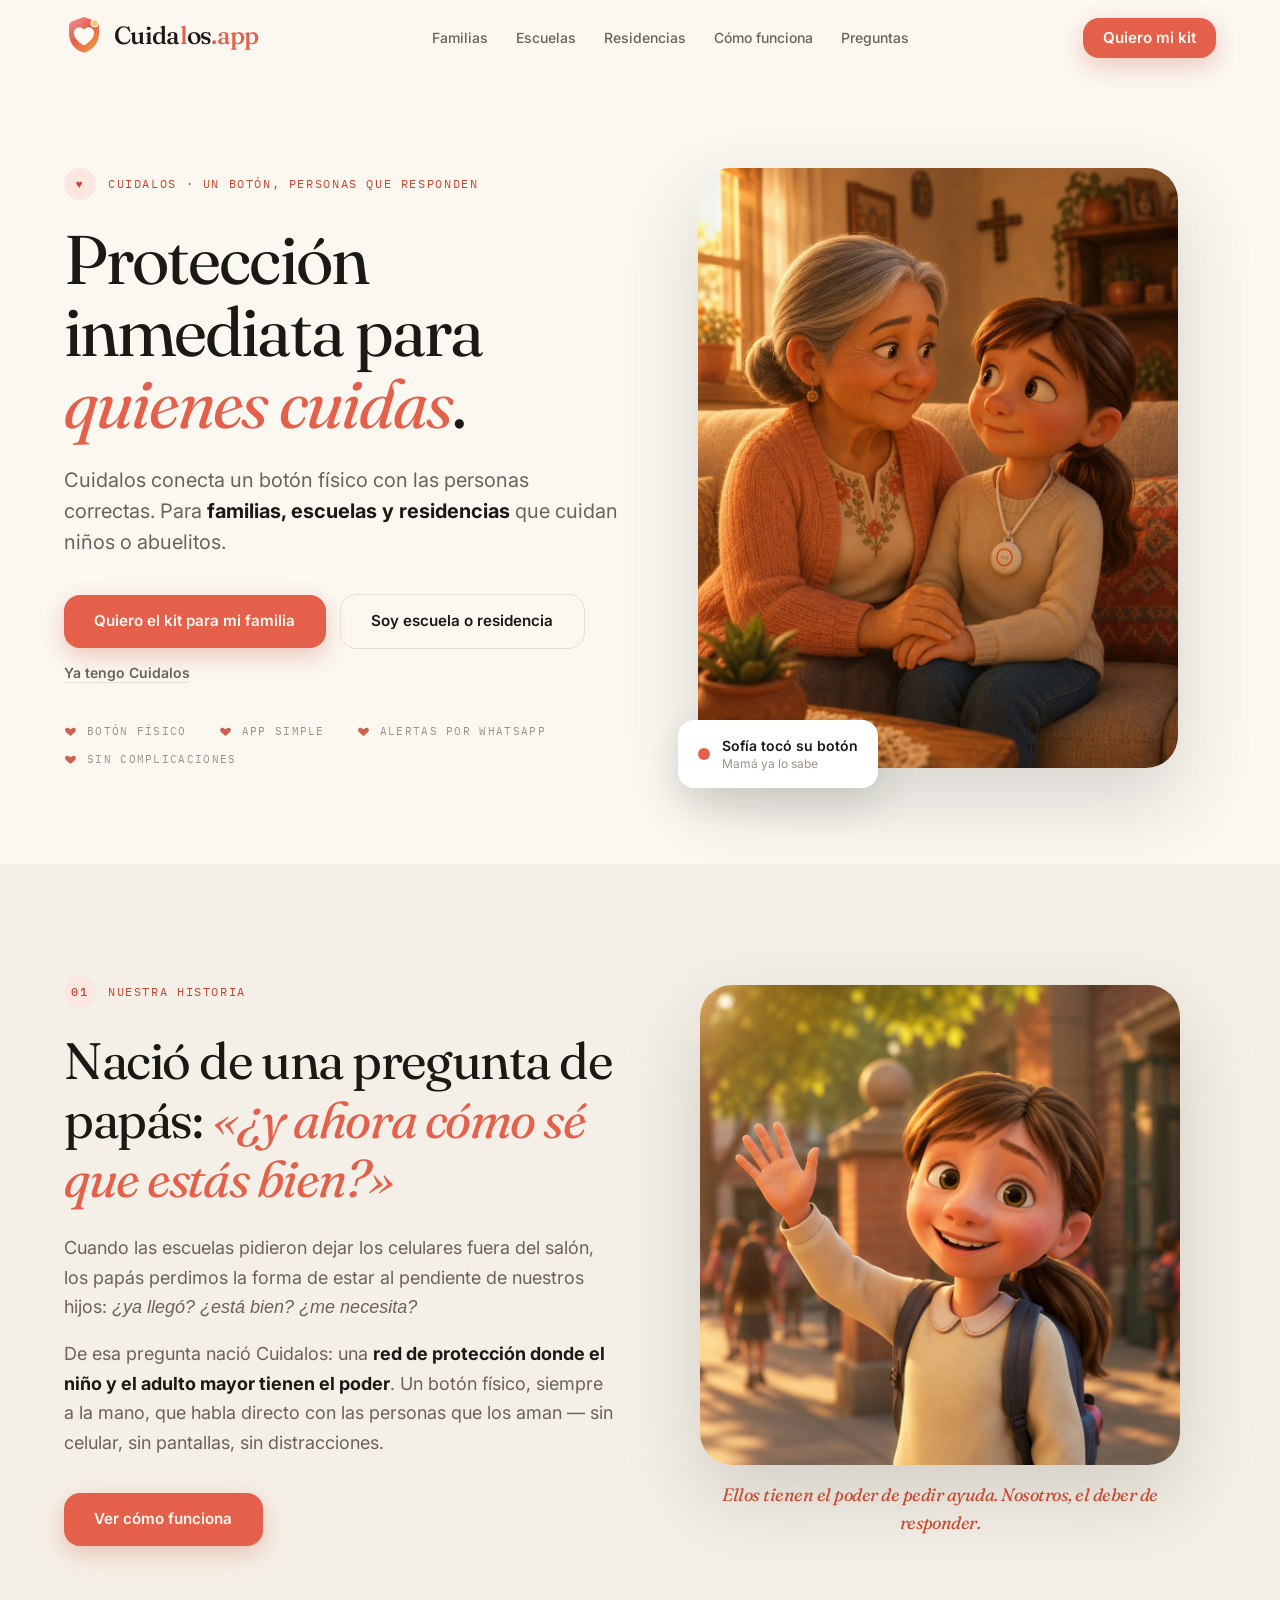
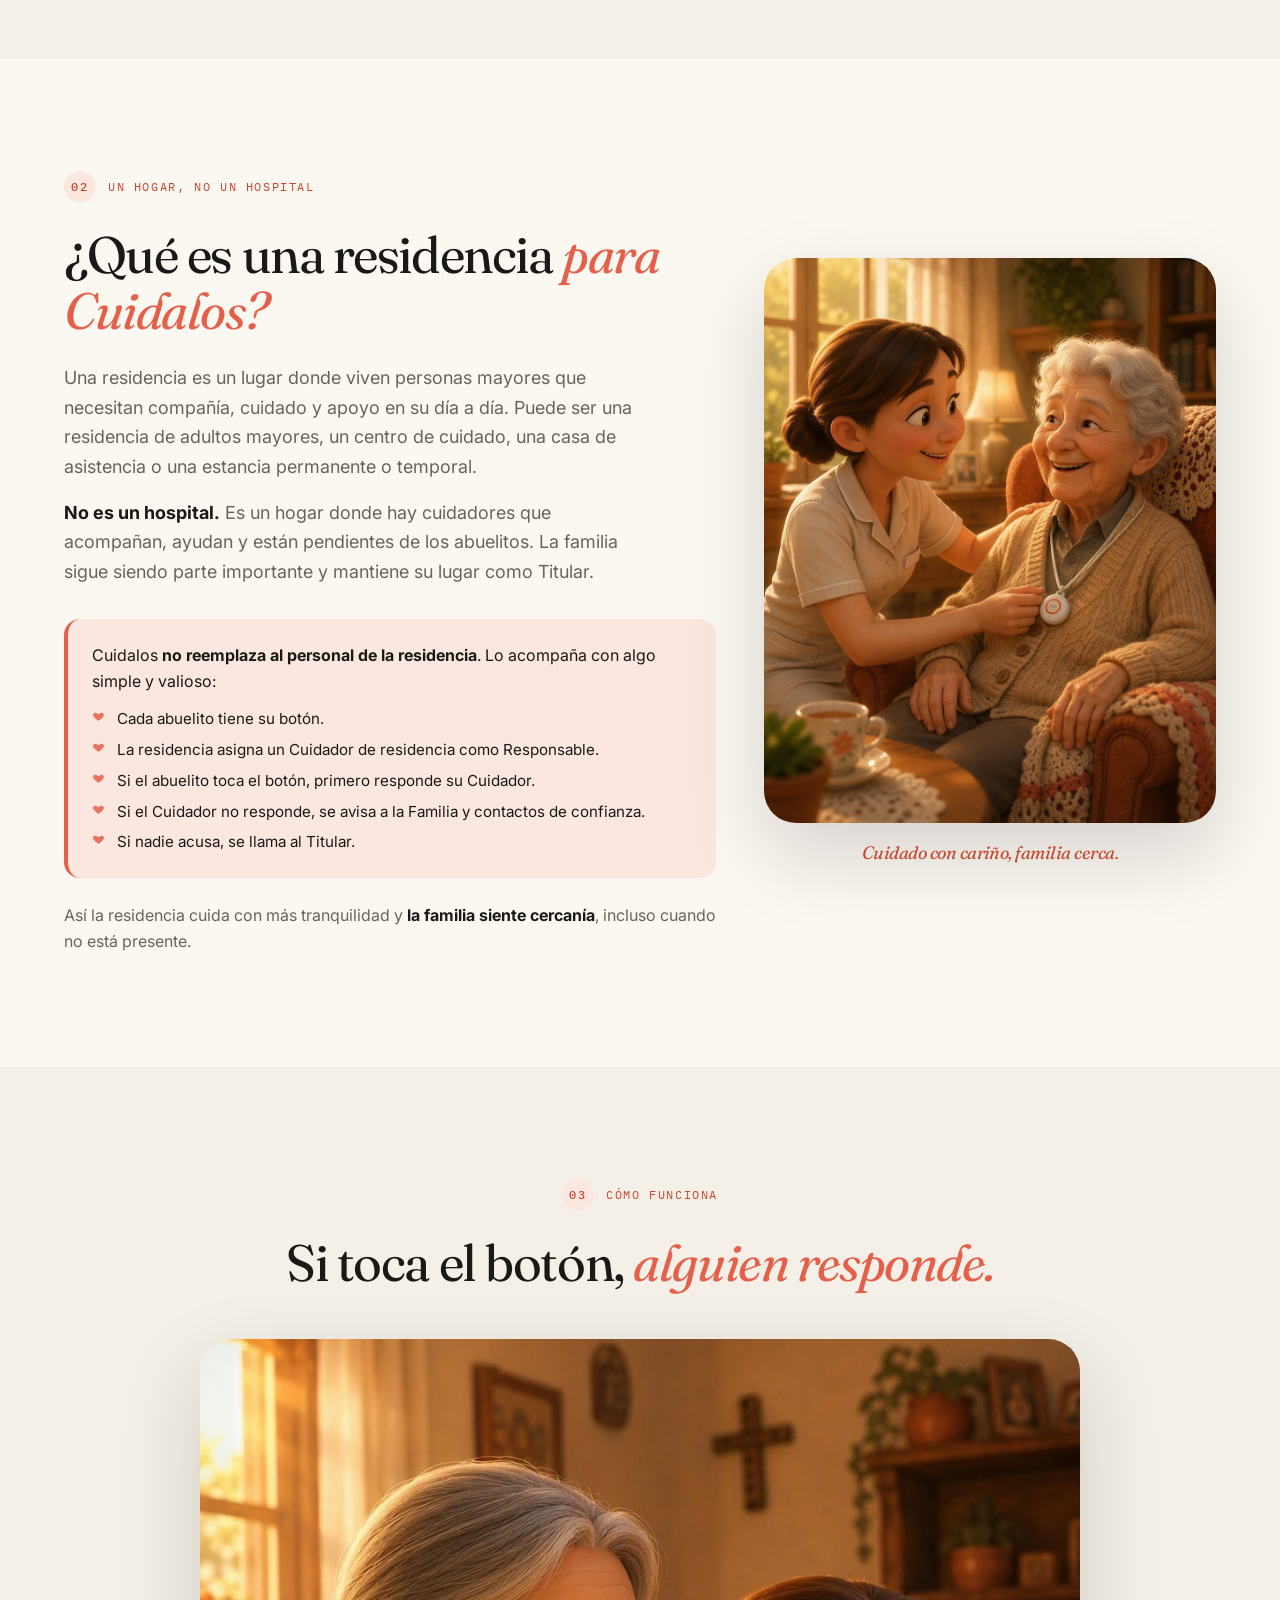
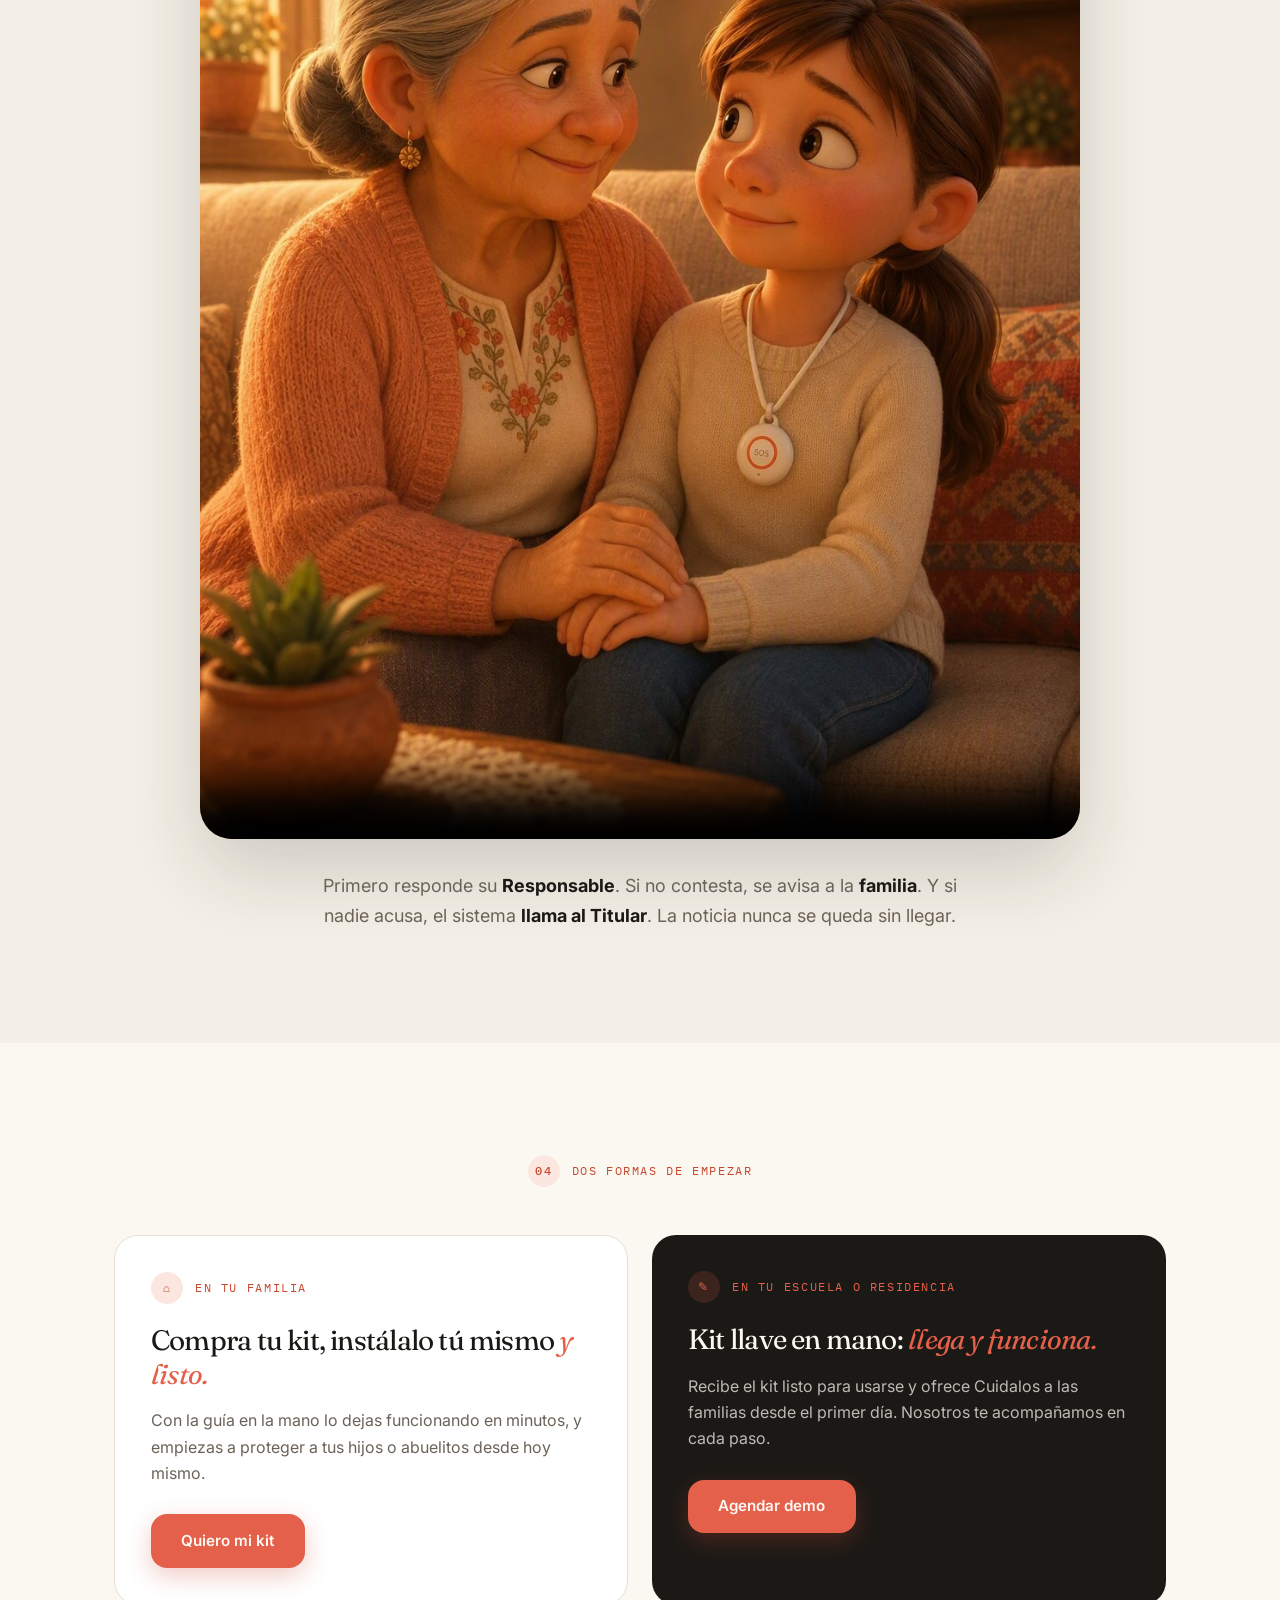
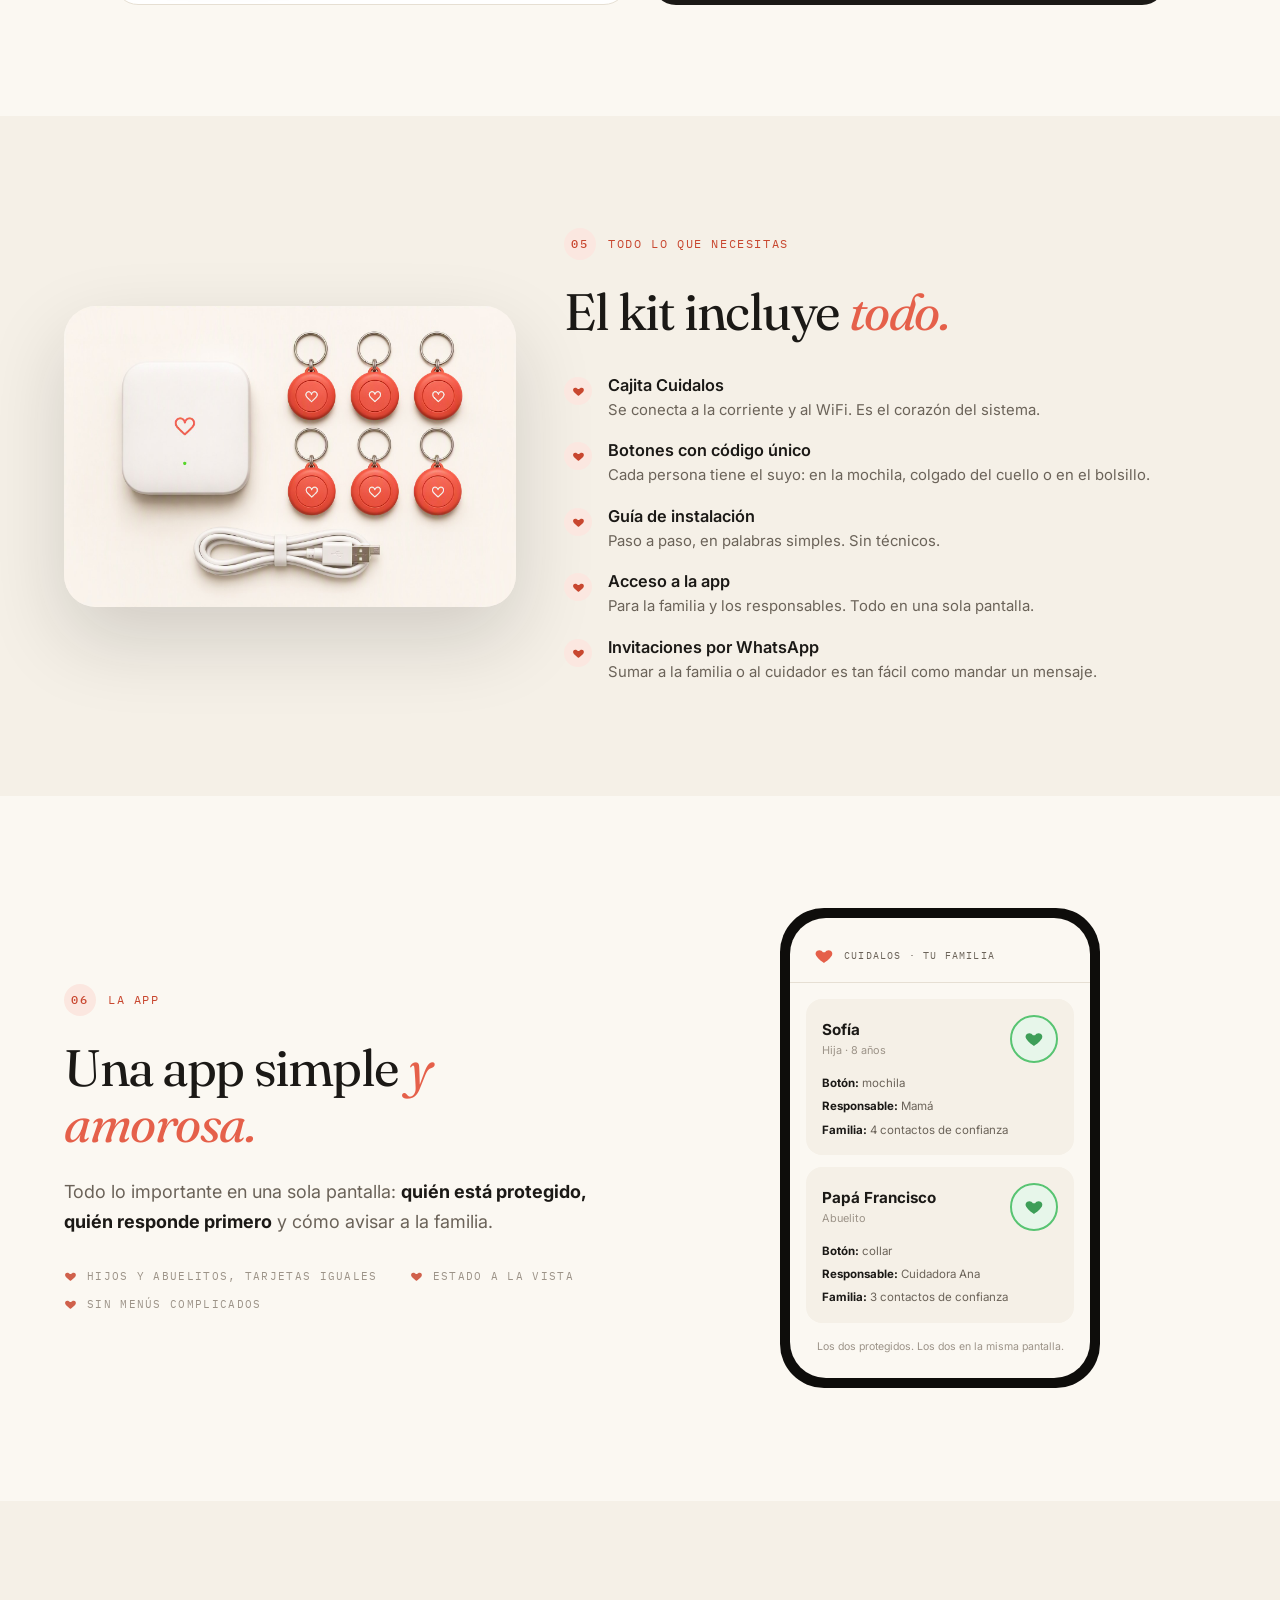
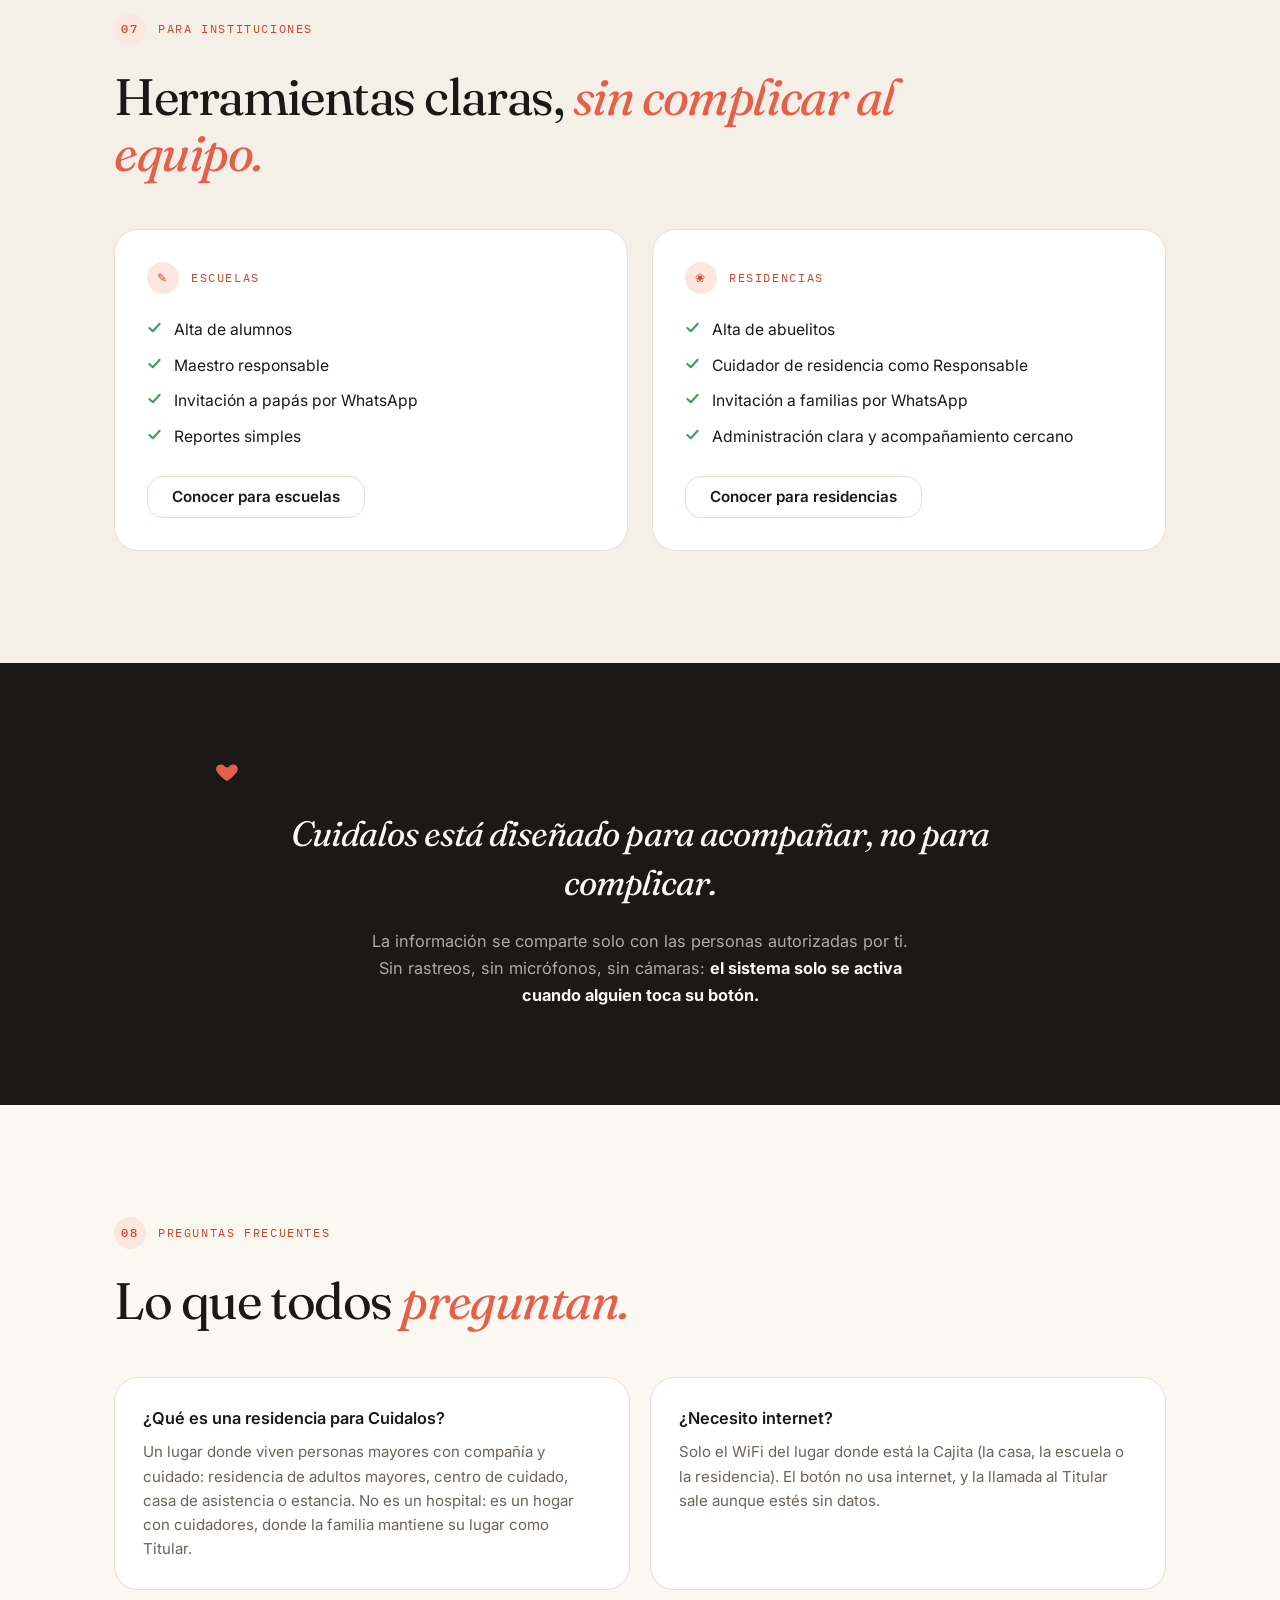
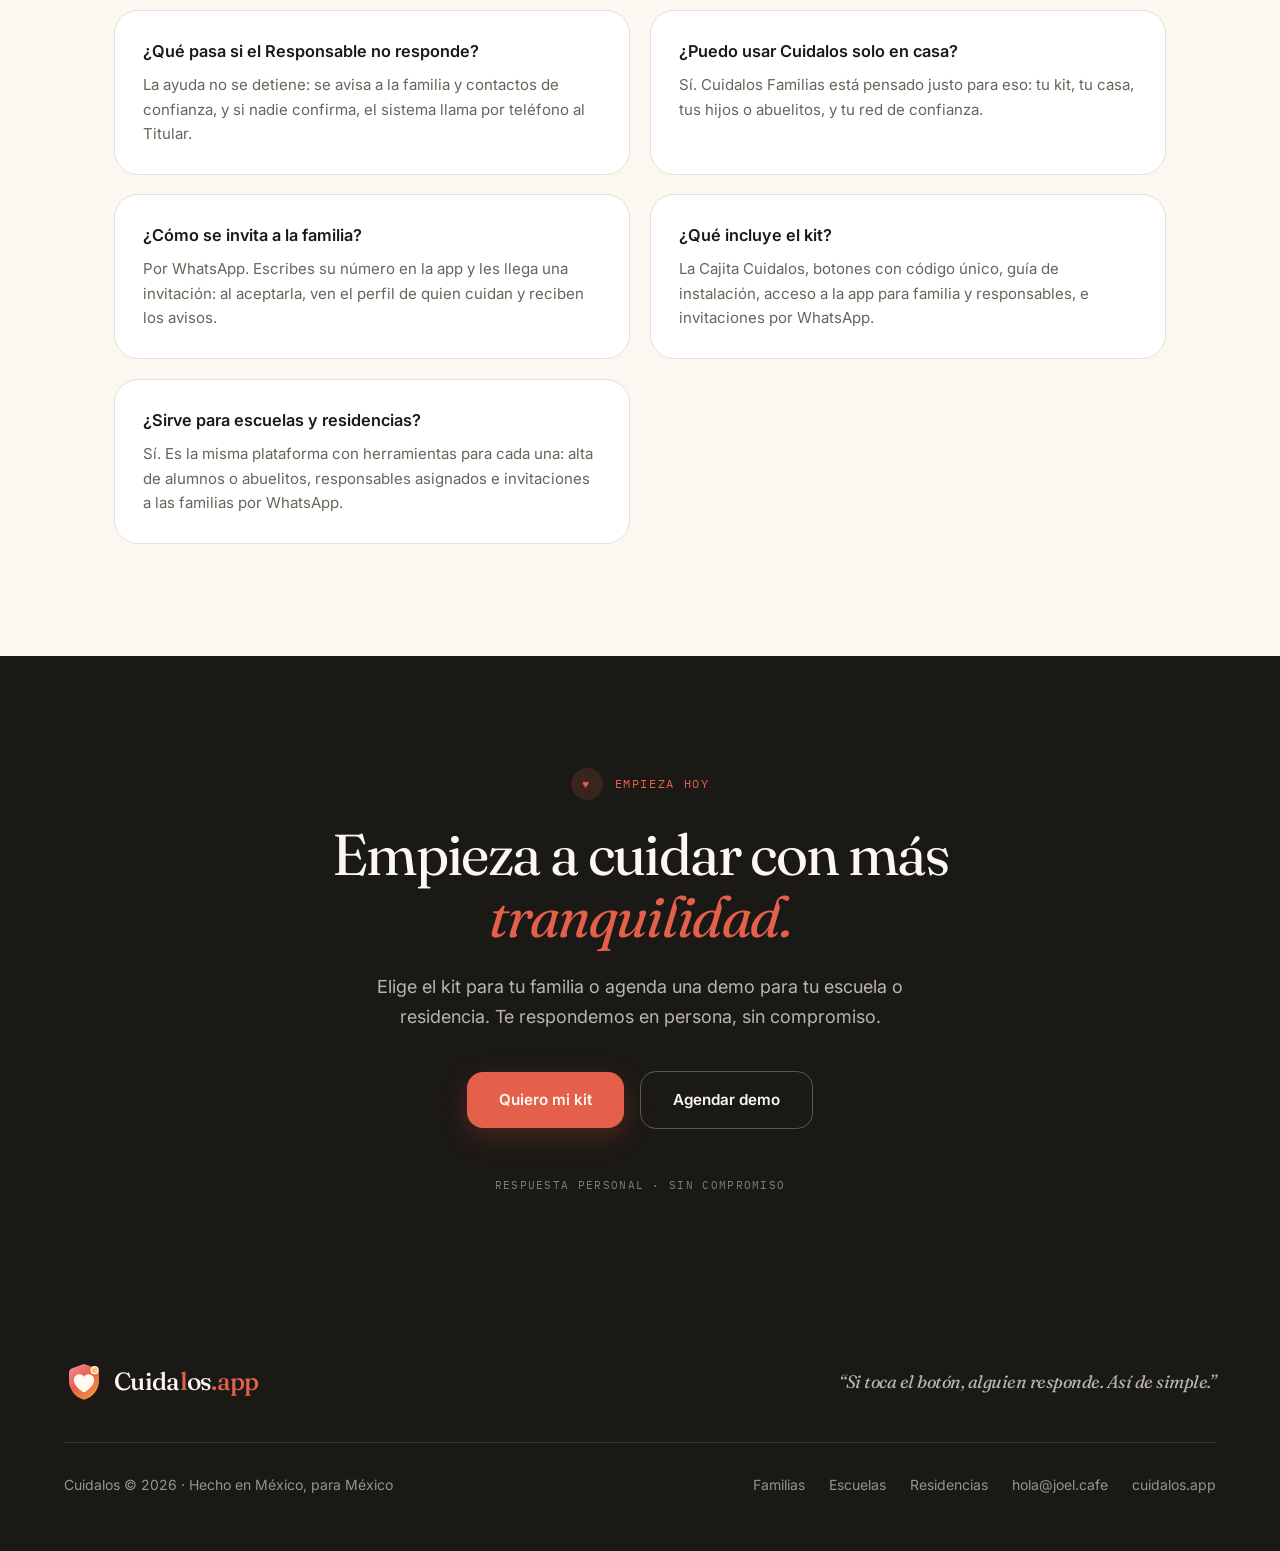
==== commit 8c9b491b: "Add files via upload" ====
--- a/index.html
+++ b/index.html
@@ -12,23 +12,16 @@
       href="https://fonts.googleapis.com/css2?family=Fraunces:ital,opsz,wght@0,9..144,300;0,9..144,400;0,9..144,500;0,9..144,600;1,9..144,300;1,9..144,400;1,9..144,500&family=Inter:wght@400;500;600&family=IBM+Plex+Mono:wght@400;500&display=swap"
       rel="stylesheet"
     />
-    <script type="module" crossorigin>(function(){const f=document.createElement("link").relList;if(f&&f.supports&&f.supports("modulepreload"))return;for(const h of document.querySelectorAll('link[rel="modulepreload"]'))o(h);new MutationObserver(h=>{for(const p of h)if(p.type==="childList")for(const b of p.addedNodes)b.tagName==="LINK"&&b.rel==="modulepreload"&&o(b)}).observe(document,{childList:!0,subtree:!0});function d(h){const p={};return h.integrity&&(p.integrity=h.integrity),h.referrerPolicy&&(p.referrerPolicy=h.referrerPolicy),h.crossOrigin==="use-credentials"?p.credentials="include":h.crossOrigin==="anonymous"?p.credentials="omit":p.credentials="same-origin",p}function o(h){if(h.ep)return;h.ep=!0;const p=d(h);fetch(h.href,p)}})();var Cs={exports:{}},_n={};var Pd;function h1(){if(Pd)return _n;Pd=1;var i=Symbol.for("react.transitional.element"),f=Symbol.for("react.fragment");function d(o,h,p){var b=null;if(p!==void 0&&(b=""+p),h.key!==void 0&&(b=""+h.key),"key"in h){p={};for(var A in h)A!=="key"&&(p[A]=h[A])}else p=h;return h=p.ref,{$$typeof:i,type:o,key:b,ref:h!==void 0?h:null,props:p}}return _n.Fragment=f,_n.jsx=d,_n.jsxs=d,_n}var Id;function m1(){return Id||(Id=1,Cs.exports=h1()),Cs.exports}var s=m1(),Rs={exports:{}},P={};var eh;function p1(){if(eh)return P;eh=1;var i=Symbol.for("react.transitional.element"),f=Symbol.for("react.portal"),d=Symbol.for("react.fragment"),o=Symbol.for("react.strict_mode"),h=Symbol.for("react.profiler"),p=Symbol.for("react.consumer"),b=Symbol.for("react.context"),A=Symbol.for("react.forward_ref"),S=Symbol.for("react.suspense"),x=Symbol.for("react.memo"),O=Symbol.for("react.lazy"),z=Symbol.for("react.activity"),L=Symbol.iterator;function Z(v){return v===null||typeof v!="object"?null:(v=L&&v[L]||v["@@iterator"],typeof v=="function"?v:null)}var V={isMounted:function(){return!1},enqueueForceUpdate:function(){},enqueueReplaceState:function(){},enqueueSetState:function(){}},Y=Object.assign,U={};function k(v,H,B){this.props=v,this.context=H,this.refs=U,this.updater=B||V}k.prototype.isReactComponent={},k.prototype.setState=function(v,H){if(typeof v!="object"&&typeof v!="function"&&v!=null)throw Error("takes an object of state variables to update or a function which returns an object of state variables.");this.updater.enqueueSetState(this,v,H,"setState")},k.prototype.forceUpdate=function(v){this.updater.enqueueForceUpdate(this,v,"forceUpdate")};function te(){}te.prototype=k.prototype;function W(v,H,B){this.props=v,this.context=H,this.refs=U,this.updater=B||V}var ge=W.prototype=new te;ge.constructor=W,Y(ge,k.prototype),ge.isPureReactComponent=!0;var Se=Array.isArray;function ze(){}var $={H:null,A:null,T:null,S:null},Me=Object.prototype.hasOwnProperty;function Je(v,H,B){var Q=B.ref;return{$$typeof:i,type:v,key:H,ref:Q!==void 0?Q:null,props:B}}function _t(v,H){return Je(v.type,H,v.props)}function pt(v){return typeof v=="object"&&v!==null&&v.$$typeof===i}function ke(v){var H={"=":"=0",":":"=2"};return"$"+v.replace(/[=:]/g,function(B){return H[B]})}var Dt=/\/+/g;function yt(v,H){return typeof v=="object"&&v!==null&&v.key!=null?ke(""+v.key):H.toString(36)}function He(v){switch(v.status){case"fulfilled":return v.value;case"rejected":throw v.reason;default:switch(typeof v.status=="string"?v.then(ze,ze):(v.status="pending",v.then(function(H){v.status==="pending"&&(v.status="fulfilled",v.value=H)},function(H){v.status==="pending"&&(v.status="rejected",v.reason=H)})),v.status){case"fulfilled":return v.value;case"rejected":throw v.reason}}throw v}function M(v,H,B,Q,I){var ae=typeof v;(ae==="undefined"||ae==="boolean")&&(v=null);var de=!1;if(v===null)de=!0;else switch(ae){case"bigint":case"string":case"number":de=!0;break;case"object":switch(v.$$typeof){case i:case f:de=!0;break;case O:return de=v._init,M(de(v._payload),H,B,Q,I)}}if(de)return I=I(v),de=Q===""?"."+yt(v,0):Q,Se(I)?(B="",de!=null&&(B=de.replace(Dt,"$&/")+"/"),M(I,H,B,"",function(Ba){return Ba})):I!=null&&(pt(I)&&(I=_t(I,B+(I.key==null||v&&v.key===I.key?"":(""+I.key).replace(Dt,"$&/")+"/")+de)),H.push(I)),1;de=0;var Fe=Q===""?".":Q+":";if(Se(v))for(var Oe=0;Oe<v.length;Oe++)Q=v[Oe],ae=Fe+yt(Q,Oe),de+=M(Q,H,B,ae,I);else if(Oe=Z(v),typeof Oe=="function")for(v=Oe.call(v),Oe=0;!(Q=v.next()).done;)Q=Q.value,ae=Fe+yt(Q,Oe++),de+=M(Q,H,B,ae,I);else if(ae==="object"){if(typeof v.then=="function")return M(He(v),H,B,Q,I);throw H=String(v),Error("Objects are not valid as a React child (found: "+(H==="[object Object]"?"object with keys {"+Object.keys(v).join(", ")+"}":H)+"). If you meant to render a collection of children, use an array instead.")}return de}function q(v,H,B){if(v==null)return v;var Q=[],I=0;return M(v,Q,"","",function(ae){return H.call(B,ae,I++)}),Q}function F(v){if(v._status===-1){var H=v._result;H=H(),H.then(function(B){(v._status===0||v._status===-1)&&(v._status=1,v._result=B)},function(B){(v._status===0||v._status===-1)&&(v._status=2,v._result=B)}),v._status===-1&&(v._status=0,v._result=H)}if(v._status===1)return v._result.default;throw v._result}var pe=typeof reportError=="function"?reportError:function(v){if(typeof window=="object"&&typeof window.ErrorEvent=="function"){var H=new window.ErrorEvent("error",{bubbles:!0,cancelable:!0,message:typeof v=="object"&&v!==null&&typeof v.message=="string"?String(v.message):String(v),error:v});if(!window.dispatchEvent(H))return}else if(typeof process=="object"&&typeof process.emit=="function"){process.emit("uncaughtException",v);return}console.error(v)},be={map:q,forEach:function(v,H,B){q(v,function(){H.apply(this,arguments)},B)},count:function(v){var H=0;return q(v,function(){H++}),H},toArray:function(v){return q(v,function(H){return H})||[]},only:function(v){if(!pt(v))throw Error("React.Children.only expected to receive a single React element child.");return v}};return P.Activity=z,P.Children=be,P.Component=k,P.Fragment=d,P.Profiler=h,P.PureComponent=W,P.StrictMode=o,P.Suspense=S,P.__CLIENT_INTERNALS_DO_NOT_USE_OR_WARN_USERS_THEY_CANNOT_UPGRADE=$,P.__COMPILER_RUNTIME={__proto__:null,c:function(v){return $.H.useMemoCache(v)}},P.cache=function(v){return function(){return v.apply(null,arguments)}},P.cacheSignal=function(){return null},P.cloneElement=function(v,H,B){if(v==null)throw Error("The argument must be a React element, but you passed "+v+".");var Q=Y({},v.props),I=v.key;if(H!=null)for(ae in H.key!==void 0&&(I=""+H.key),H)!Me.call(H,ae)||ae==="key"||ae==="__self"||ae==="__source"||ae==="ref"&&H.ref===void 0||(Q[ae]=H[ae]);var ae=arguments.length-2;if(ae===1)Q.children=B;else if(1<ae){for(var de=Array(ae),Fe=0;Fe<ae;Fe++)de[Fe]=arguments[Fe+2];Q.children=de}return Je(v.type,I,Q)},P.createContext=function(v){return v={$$typeof:b,_currentValue:v,_currentValue2:v,_threadCount:0,Provider:null,Consumer:null},v.Provider=v,v.Consumer={$$typeof:p,_context:v},v},P.createElement=function(v,H,B){var Q,I={},ae=null;if(H!=null)for(Q in H.key!==void 0&&(ae=""+H.key),H)Me.call(H,Q)&&Q!=="key"&&Q!=="__self"&&Q!=="__source"&&(I[Q]=H[Q]);var de=arguments.length-2;if(de===1)I.children=B;else if(1<de){for(var Fe=Array(de),Oe=0;Oe<de;Oe++)Fe[Oe]=arguments[Oe+2];I.children=Fe}if(v&&v.defaultProps)for(Q in de=v.defaultProps,de)I[Q]===void 0&&(I[Q]=de[Q]);return Je(v,ae,I)},P.createRef=function(){return{current:null}},P.forwardRef=function(v){return{$$typeof:A,render:v}},P.isValidElement=pt,P.lazy=function(v){return{$$typeof:O,_payload:{_status:-1,_result:v},_init:F}},P.memo=function(v,H){return{$$typeof:x,type:v,compare:H===void 0?null:H}},P.startTransition=function(v){var H=$.T,B={};$.T=B;try{var Q=v(),I=$.S;I!==null&&I(B,Q),typeof Q=="object"&&Q!==null&&typeof Q.then=="function"&&Q.then(ze,pe)}catch(ae){pe(ae)}finally{H!==null&&B.types!==null&&(H.types=B.types),$.T=H}},P.unstable_useCacheRefresh=function(){return $.H.useCacheRefresh()},P.use=function(v){return $.H.use(v)},P.useActionState=function(v,H,B){return $.H.useActionState(v,H,B)},P.useCallback=function(v,H){return $.H.useCallback(v,H)},P.useContext=function(v){return $.H.useContext(v)},P.useDebugValue=function(){},P.useDeferredValue=function(v,H){return $.H.useDeferredValue(v,H)},P.useEffect=function(v,H){return $.H.useEffect(v,H)},P.useEffectEvent=function(v){return $.H.useEffectEvent(v)},P.useId=function(){return $.H.useId()},P.useImperativeHandle=function(v,H,B){return $.H.useImperativeHandle(v,H,B)},P.useInsertionEffect=function(v,H){return $.H.useInsertionEffect(v,H)},P.useLayoutEffect=function(v,H){return $.H.useLayoutEffect(v,H)},P.useMemo=function(v,H){return $.H.useMemo(v,H)},P.useOptimistic=function(v,H){return $.H.useOptimistic(v,H)},P.useReducer=function(v,H,B){return $.H.useReducer(v,H,B)},P.useRef=function(v){return $.H.useRef(v)},P.useState=function(v){return $.H.useState(v)},P.useSyncExternalStore=function(v,H,B){return $.H.useSyncExternalStore(v,H,B)},P.useTransition=function(){return $.H.useTransition()},P.version="19.2.3",P}var th;function Ys(){return th||(th=1,Rs.exports=p1()),Rs.exports}var C=Ys(),Ms={exports:{}},Dn={},Os={exports:{}},_s={};var lh;function y1(){return lh||(lh=1,(function(i){function f(M,q){var F=M.length;M.push(q);e:for(;0<F;){var pe=F-1>>>1,be=M[pe];if(0<h(be,q))M[pe]=q,M[F]=be,F=pe;else break e}}function d(M){return M.length===0?null:M[0]}function o(M){if(M.length===0)return null;var q=M[0],F=M.pop();if(F!==q){M[0]=F;e:for(var pe=0,be=M.length,v=be>>>1;pe<v;){var H=2*(pe+1)-1,B=M[H],Q=H+1,I=M[Q];if(0>h(B,F))Q<be&&0>h(I,B)?(M[pe]=I,M[Q]=F,pe=Q):(M[pe]=B,M[H]=F,pe=H);else if(Q<be&&0>h(I,F))M[pe]=I,M[Q]=F,pe=Q;else break e}}return q}function h(M,q){var F=M.sortIndex-q.sortIndex;return F!==0?F:M.id-q.id}if(i.unstable_now=void 0,typeof performance=="object"&&typeof performance.now=="function"){var p=performance;i.unstable_now=function(){return p.now()}}else{var b=Date,A=b.now();i.unstable_now=function(){return b.now()-A}}var S=[],x=[],O=1,z=null,L=3,Z=!1,V=!1,Y=!1,U=!1,k=typeof setTimeout=="function"?setTimeout:null,te=typeof clearTimeout=="function"?clearTimeout:null,W=typeof setImmediate<"u"?setImmediate:null;function ge(M){for(var q=d(x);q!==null;){if(q.callback===null)o(x);else if(q.startTime<=M)o(x),q.sortIndex=q.expirationTime,f(S,q);else break;q=d(x)}}function Se(M){if(Y=!1,ge(M),!V)if(d(S)!==null)V=!0,ze||(ze=!0,ke());else{var q=d(x);q!==null&&He(Se,q.startTime-M)}}var ze=!1,$=-1,Me=5,Je=-1;function _t(){return U?!0:!(i.unstable_now()-Je<Me)}function pt(){if(U=!1,ze){var M=i.unstable_now();Je=M;var q=!0;try{e:{V=!1,Y&&(Y=!1,te($),$=-1),Z=!0;var F=L;try{t:{for(ge(M),z=d(S);z!==null&&!(z.expirationTime>M&&_t());){var pe=z.callback;if(typeof pe=="function"){z.callback=null,L=z.priorityLevel;var be=pe(z.expirationTime<=M);if(M=i.unstable_now(),typeof be=="function"){z.callback=be,ge(M),q=!0;break t}z===d(S)&&o(S),ge(M)}else o(S);z=d(S)}if(z!==null)q=!0;else{var v=d(x);v!==null&&He(Se,v.startTime-M),q=!1}}break e}finally{z=null,L=F,Z=!1}q=void 0}}finally{q?ke():ze=!1}}}var ke;if(typeof W=="function")ke=function(){W(pt)};else if(typeof MessageChannel<"u"){var Dt=new MessageChannel,yt=Dt.port2;Dt.port1.onmessage=pt,ke=function(){yt.postMessage(null)}}else ke=function(){k(pt,0)};function He(M,q){$=k(function(){M(i.unstable_now())},q)}i.unstable_IdlePriority=5,i.unstable_ImmediatePriority=1,i.unstable_LowPriority=4,i.unstable_NormalPriority=3,i.unstable_Profiling=null,i.unstable_UserBlockingPriority=2,i.unstable_cancelCallback=function(M){M.callback=null},i.unstable_forceFrameRate=function(M){0>M||125<M?console.error("forceFrameRate takes a positive int between 0 and 125, forcing frame rates higher than 125 fps is not supported"):Me=0<M?Math.floor(1e3/M):5},i.unstable_getCurrentPriorityLevel=function(){return L},i.unstable_next=function(M){switch(L){case 1:case 2:case 3:var q=3;break;default:q=L}var F=L;L=q;try{return M()}finally{L=F}},i.unstable_requestPaint=function(){U=!0},i.unstable_runWithPriority=function(M,q){switch(M){case 1:case 2:case 3:case 4:case 5:break;default:M=3}var F=L;L=M;try{return q()}finally{L=F}},i.unstable_scheduleCallback=function(M,q,F){var pe=i.unstable_now();switch(typeof F=="object"&&F!==null?(F=F.delay,F=typeof F=="number"&&0<F?pe+F:pe):F=pe,M){case 1:var be=-1;break;case 2:be=250;break;case 5:be=1073741823;break;case 4:be=1e4;break;default:be=5e3}return be=F+be,M={id:O++,callback:q,priorityLevel:M,startTime:F,expirationTime:be,sortIndex:-1},F>pe?(M.sortIndex=F,f(x,M),d(S)===null&&M===d(x)&&(Y?(te($),$=-1):Y=!0,He(Se,F-pe))):(M.sortIndex=be,f(S,M),V||Z||(V=!0,ze||(ze=!0,ke()))),M},i.unstable_shouldYield=_t,i.unstable_wrapCallback=function(M){var q=L;return function(){var F=L;L=q;try{return M.apply(this,arguments)}finally{L=F}}}})(_s)),_s}var ah;function v1(){return ah||(ah=1,Os.exports=y1()),Os.exports}var Ds={exports:{}},We={};var nh;function x1(){if(nh)return We;nh=1;var i=Ys();function f(S){var x="https://react.dev/errors/"+S;if(1<arguments.length){x+="?args[]="+encodeURIComponent(arguments[1]);for(var O=2;O<arguments.length;O++)x+="&args[]="+encodeURIComponent(arguments[O])}return"Minified React error #"+S+"; visit "+x+" for the full message or use the non-minified dev environment for full errors and additional helpful warnings."}function d(){}var o={d:{f:d,r:function(){throw Error(f(522))},D:d,C:d,L:d,m:d,X:d,S:d,M:d},p:0,findDOMNode:null},h=Symbol.for("react.portal");function p(S,x,O){var z=3<arguments.length&&arguments[3]!==void 0?arguments[3]:null;return{$$typeof:h,key:z==null?null:""+z,children:S,containerInfo:x,implementation:O}}var b=i.__CLIENT_INTERNALS_DO_NOT_USE_OR_WARN_USERS_THEY_CANNOT_UPGRADE;function A(S,x){if(S==="font")return"";if(typeof x=="string")return x==="use-credentials"?x:""}return We.__DOM_INTERNALS_DO_NOT_USE_OR_WARN_USERS_THEY_CANNOT_UPGRADE=o,We.createPortal=function(S,x){var O=2<arguments.length&&arguments[2]!==void 0?arguments[2]:null;if(!x||x.nodeType!==1&&x.nodeType!==9&&x.nodeType!==11)throw Error(f(299));return p(S,x,null,O)},We.flushSync=function(S){var x=b.T,O=o.p;try{if(b.T=null,o.p=2,S)return S()}finally{b.T=x,o.p=O,o.d.f()}},We.preconnect=function(S,x){typeof S=="string"&&(x?(x=x.crossOrigin,x=typeof x=="string"?x==="use-credentials"?x:"":void 0):x=null,o.d.C(S,x))},We.prefetchDNS=function(S){typeof S=="string"&&o.d.D(S)},We.preinit=function(S,x){if(typeof S=="string"&&x&&typeof x.as=="string"){var O=x.as,z=A(O,x.crossOrigin),L=typeof x.integrity=="string"?x.integrity:void 0,Z=typeof x.fetchPriority=="string"?x.fetchPriority:void 0;O==="style"?o.d.S(S,typeof x.precedence=="string"?x.precedence:void 0,{crossOrigin:z,integrity:L,fetchPriority:Z}):O==="script"&&o.d.X(S,{crossOrigin:z,integrity:L,fetchPriority:Z,nonce:typeof x.nonce=="string"?x.nonce:void 0})}},We.preinitModule=function(S,x){if(typeof S=="string")if(typeof x=="object"&&x!==null){if(x.as==null||x.as==="script"){var O=A(x.as,x.crossOrigin);o.d.M(S,{crossOrigin:O,integrity:typeof x.integrity=="string"?x.integrity:void 0,nonce:typeof x.nonce=="string"?x.nonce:void 0})}}else x==null&&o.d.M(S)},We.preload=function(S,x){if(typeof S=="string"&&typeof x=="object"&&x!==null&&typeof x.as=="string"){var O=x.as,z=A(O,x.crossOrigin);o.d.L(S,O,{crossOrigin:z,integrity:typeof x.integrity=="string"?x.integrity:void 0,nonce:typeof x.nonce=="string"?x.nonce:void 0,type:typeof x.type=="string"?x.type:void 0,fetchPriority:typeof x.fetchPriority=="string"?x.fetchPriority:void 0,referrerPolicy:typeof x.referrerPolicy=="string"?x.referrerPolicy:void 0,imageSrcSet:typeof x.imageSrcSet=="string"?x.imageSrcSet:void 0,imageSizes:typeof x.imageSizes=="string"?x.imageSizes:void 0,media:typeof x.media=="string"?x.media:void 0})}},We.preloadModule=function(S,x){if(typeof S=="string")if(x){var O=A(x.as,x.crossOrigin);o.d.m(S,{as:typeof x.as=="string"&&x.as!=="script"?x.as:void 0,crossOrigin:O,integrity:typeof x.integrity=="string"?x.integrity:void 0})}else o.d.m(S)},We.requestFormReset=function(S){o.d.r(S)},We.unstable_batchedUpdates=function(S,x){return S(x)},We.useFormState=function(S,x,O){return b.H.useFormState(S,x,O)},We.useFormStatus=function(){return b.H.useHostTransitionStatus()},We.version="19.2.3",We}var ch;function g1(){if(ch)return Ds.exports;ch=1;function i(){if(!(typeof __REACT_DEVTOOLS_GLOBAL_HOOK__>"u"||typeof __REACT_DEVTOOLS_GLOBAL_HOOK__.checkDCE!="function"))try{__REACT_DEVTOOLS_GLOBAL_HOOK__.checkDCE(i)}catch(f){console.error(f)}}return i(),Ds.exports=x1(),Ds.exports}var ih;function S1(){if(ih)return Dn;ih=1;var i=v1(),f=Ys(),d=g1();function o(e){var t="https://react.dev/errors/"+e;if(1<arguments.length){t+="?args[]="+encodeURIComponent(arguments[1]);for(var l=2;l<arguments.length;l++)t+="&args[]="+encodeURIComponent(arguments[l])}return"Minified React error #"+e+"; visit "+t+" for the full message or use the non-minified dev environment for full errors and additional helpful warnings."}function h(e){return!(!e||e.nodeType!==1&&e.nodeType!==9&&e.nodeType!==11)}function p(e){var t=e,l=e;if(e.alternate)for(;t.return;)t=t.return;else{e=t;do t=e,(t.flags&4098)!==0&&(l=t.return),e=t.return;while(e)}return t.tag===3?l:null}function b(e){if(e.tag===13){var t=e.memoizedState;if(t===null&&(e=e.alternate,e!==null&&(t=e.memoizedState)),t!==null)return t.dehydrated}return null}function A(e){if(e.tag===31){var t=e.memoizedState;if(t===null&&(e=e.alternate,e!==null&&(t=e.memoizedState)),t!==null)return t.dehydrated}return null}function S(e){if(p(e)!==e)throw Error(o(188))}function x(e){var t=e.alternate;if(!t){if(t=p(e),t===null)throw Error(o(188));return t!==e?null:e}for(var l=e,a=t;;){var n=l.return;if(n===null)break;var c=n.alternate;if(c===null){if(a=n.return,a!==null){l=a;continue}break}if(n.child===c.child){for(c=n.child;c;){if(c===l)return S(n),e;if(c===a)return S(n),t;c=c.sibling}throw Error(o(188))}if(l.return!==a.return)l=n,a=c;else{for(var u=!1,r=n.child;r;){if(r===l){u=!0,l=n,a=c;break}if(r===a){u=!0,a=n,l=c;break}r=r.sibling}if(!u){for(r=c.child;r;){if(r===l){u=!0,l=c,a=n;break}if(r===a){u=!0,a=c,l=n;break}r=r.sibling}if(!u)throw Error(o(189))}}if(l.alternate!==a)throw Error(o(190))}if(l.tag!==3)throw Error(o(188));return l.stateNode.current===l?e:t}function O(e){var t=e.tag;if(t===5||t===26||t===27||t===6)return e;for(e=e.child;e!==null;){if(t=O(e),t!==null)return t;e=e.sibling}return null}var z=Object.assign,L=Symbol.for("react.element"),Z=Symbol.for("react.transitional.element"),V=Symbol.for("react.portal"),Y=Symbol.for("react.fragment"),U=Symbol.for("react.strict_mode"),k=Symbol.for("react.profiler"),te=Symbol.for("react.consumer"),W=Symbol.for("react.context"),ge=Symbol.for("react.forward_ref"),Se=Symbol.for("react.suspense"),ze=Symbol.for("react.suspense_list"),$=Symbol.for("react.memo"),Me=Symbol.for("react.lazy"),Je=Symbol.for("react.activity"),_t=Symbol.for("react.memo_cache_sentinel"),pt=Symbol.iterator;function ke(e){return e===null||typeof e!="object"?null:(e=pt&&e[pt]||e["@@iterator"],typeof e=="function"?e:null)}var Dt=Symbol.for("react.client.reference");function yt(e){if(e==null)return null;if(typeof e=="function")return e.$$typeof===Dt?null:e.displayName||e.name||null;if(typeof e=="string")return e;switch(e){case Y:return"Fragment";case k:return"Profiler";case U:return"StrictMode";case Se:return"Suspense";case ze:return"SuspenseList";case Je:return"Activity"}if(typeof e=="object")switch(e.$$typeof){case V:return"Portal";case W:return e.displayName||"Context";case te:return(e._context.displayName||"Context")+".Consumer";case ge:var t=e.render;return e=e.displayName,e||(e=t.displayName||t.name||"",e=e!==""?"ForwardRef("+e+")":"ForwardRef"),e;case $:return t=e.displayName||null,t!==null?t:yt(e.type)||"Memo";case Me:t=e._payload,e=e._init;try{return yt(e(t))}catch{}}return null}var He=Array.isArray,M=f.__CLIENT_INTERNALS_DO_NOT_USE_OR_WARN_USERS_THEY_CANNOT_UPGRADE,q=d.__DOM_INTERNALS_DO_NOT_USE_OR_WARN_USERS_THEY_CANNOT_UPGRADE,F={pending:!1,data:null,method:null,action:null},pe=[],be=-1;function v(e){return{current:e}}function H(e){0>be||(e.current=pe[be],pe[be]=null,be--)}function B(e,t){be++,pe[be]=e.current,e.current=t}var Q=v(null),I=v(null),ae=v(null),de=v(null);function Fe(e,t){switch(B(ae,t),B(I,e),B(Q,null),t.nodeType){case 9:case 11:e=(e=t.documentElement)&&(e=e.namespaceURI)?bd(e):0;break;default:if(e=t.tagName,t=t.namespaceURI)t=bd(t),e=Ed(t,e);else switch(e){case"svg":e=1;break;case"math":e=2;break;default:e=0}}H(Q),B(Q,e)}function Oe(){H(Q),H(I),H(ae)}function Ba(e){e.memoizedState!==null&&B(de,e);var t=Q.current,l=Ed(t,e.type);t!==l&&(B(I,e),B(Q,l))}function Bn(e){I.current===e&&(H(Q),H(I)),de.current===e&&(H(de),Cn._currentValue=F)}var ri,Ws;function Ol(e){if(ri===void 0)try{throw Error()}catch(l){var t=l.stack.trim().match(/\n( *(at )?)/);ri=t&&t[1]||"",Ws=-1<l.stack.indexOf(`
+    <script type="module" crossorigin>(function(){const z=document.createElement("link").relList;if(z&&z.supports&&z.supports("modulepreload"))return;for(const D of document.querySelectorAll('link[rel="modulepreload"]'))m(D);new MutationObserver(D=>{for(const G of D)if(G.type==="childList")for(const P of G.addedNodes)P.tagName==="LINK"&&P.rel==="modulepreload"&&m(P)}).observe(document,{childList:!0,subtree:!0});function _(D){const G={};return D.integrity&&(G.integrity=D.integrity),D.referrerPolicy&&(G.referrerPolicy=D.referrerPolicy),D.crossOrigin==="use-credentials"?G.credentials="include":D.crossOrigin==="anonymous"?G.credentials="omit":G.credentials="same-origin",G}function m(D){if(D.ep)return;D.ep=!0;const G=_(D);fetch(D.href,G)}})();var di={exports:{}},jc={};var Sr;function sh(){if(Sr)return jc;Sr=1;var N=Symbol.for("react.transitional.element"),z=Symbol.for("react.fragment");function _(m,D,G){var P=null;if(G!==void 0&&(P=""+G),D.key!==void 0&&(P=""+D.key),"key"in D){G={};for(var Aa in D)Aa!=="key"&&(G[Aa]=D[Aa])}else G=D;return D=G.ref,{$$typeof:N,type:m,key:P,ref:D!==void 0?D:null,props:G}}return jc.Fragment=z,jc.jsx=_,jc.jsxs=_,jc}var Nr;function nh(){return Nr||(Nr=1,di.exports=sh()),di.exports}var n=nh(),ri={exports:{}},Q={};var Er;function uh(){if(Er)return Q;Er=1;var N=Symbol.for("react.transitional.element"),z=Symbol.for("react.portal"),_=Symbol.for("react.fragment"),m=Symbol.for("react.strict_mode"),D=Symbol.for("react.profiler"),G=Symbol.for("react.consumer"),P=Symbol.for("react.context"),Aa=Symbol.for("react.forward_ref"),U=Symbol.for("react.suspense"),E=Symbol.for("react.memo"),ea=Symbol.for("react.lazy"),B=Symbol.for("react.activity"),ma=Symbol.iterator;function ka(d){return d===null||typeof d!="object"?null:(d=ma&&d[ma]||d["@@iterator"],typeof d=="function"?d:null)}var Ya={isMounted:function(){return!1},enqueueForceUpdate:function(){},enqueueReplaceState:function(){},enqueueSetState:function(){}},Ca=Object.assign,Oe={};function Wa(d,S,T){this.props=d,this.context=S,this.refs=Oe,this.updater=T||Ya}Wa.prototype.isReactComponent={},Wa.prototype.setState=function(d,S){if(typeof d!="object"&&typeof d!="function"&&d!=null)throw Error("takes an object of state variables to update or a function which returns an object of state variables.");this.updater.enqueueSetState(this,d,S,"setState")},Wa.prototype.forceUpdate=function(d){this.updater.enqueueForceUpdate(this,d,"forceUpdate")};function $e(){}$e.prototype=Wa.prototype;function Da(d,S,T){this.props=d,this.context=S,this.refs=Oe,this.updater=T||Ya}var ue=Da.prototype=new $e;ue.constructor=Da,Ca(ue,Wa.prototype),ue.isPureReactComponent=!0;var Ne=Array.isArray;function Qa(){}var k={H:null,A:null,T:null,S:null},Ga=Object.prototype.hasOwnProperty;function Ee(d,S,T){var M=T.ref;return{$$typeof:N,type:d,key:S,ref:M!==void 0?M:null,props:T}}function Zl(d,S){return Ee(d.type,S,d.props)}function He(d){return typeof d=="object"&&d!==null&&d.$$typeof===N}function La(d){var S={"=":"=0",":":"=2"};return"$"+d.replace(/[=:]/g,function(T){return S[T]})}var Nl=/\/+/g;function Me(d,S){return typeof d=="object"&&d!==null&&d.key!=null?La(""+d.key):S.toString(36)}function ye(d){switch(d.status){case"fulfilled":return d.value;case"rejected":throw d.reason;default:switch(typeof d.status=="string"?d.then(Qa,Qa):(d.status="pending",d.then(function(S){d.status==="pending"&&(d.status="fulfilled",d.value=S)},function(S){d.status==="pending"&&(d.status="rejected",d.reason=S)})),d.status){case"fulfilled":return d.value;case"rejected":throw d.reason}}throw d}function v(d,S,T,M,L){var w=typeof d;(w==="undefined"||w==="boolean")&&(d=null);var la=!1;if(d===null)la=!0;else switch(w){case"bigint":case"string":case"number":la=!0;break;case"object":switch(d.$$typeof){case N:case z:la=!0;break;case ea:return la=d._init,v(la(d._payload),S,T,M,L)}}if(la)return L=L(d),la=M===""?"."+Me(d,0):M,Ne(L)?(T="",la!=null&&(T=la.replace(Nl,"$&/")+"/"),v(L,S,T,"",function(Tt){return Tt})):L!=null&&(He(L)&&(L=Zl(L,T+(L.key==null||d&&d.key===L.key?"":(""+L.key).replace(Nl,"$&/")+"/")+la)),S.push(L)),1;la=0;var qa=M===""?".":M+":";if(Ne(d))for(var ga=0;ga<d.length;ga++)M=d[ga],w=qa+Me(M,ga),la+=v(M,S,T,w,L);else if(ga=ka(d),typeof ga=="function")for(d=ga.call(d),ga=0;!(M=d.next()).done;)M=M.value,w=qa+Me(M,ga++),la+=v(M,S,T,w,L);else if(w==="object"){if(typeof d.then=="function")return v(ye(d),S,T,M,L);throw S=String(d),Error("Objects are not valid as a React child (found: "+(S==="[object Object]"?"object with keys {"+Object.keys(d).join(", ")+"}":S)+"). If you meant to render a collection of children, use an array instead.")}return la}function A(d,S,T){if(d==null)return d;var M=[],L=0;return v(d,M,"","",function(w){return S.call(T,w,L++)}),M}function Y(d){if(d._status===-1){var S=d._result;S=S(),S.then(function(T){(d._status===0||d._status===-1)&&(d._status=1,d._result=T)},function(T){(d._status===0||d._status===-1)&&(d._status=2,d._result=T)}),d._status===-1&&(d._status=0,d._result=S)}if(d._status===1)return d._result.default;throw d._result}var sa=typeof reportError=="function"?reportError:function(d){if(typeof window=="object"&&typeof window.ErrorEvent=="function"){var S=new window.ErrorEvent("error",{bubbles:!0,cancelable:!0,message:typeof d=="object"&&d!==null&&typeof d.message=="string"?String(d.message):String(d),error:d});if(!window.dispatchEvent(S))return}else if(typeof process=="object"&&typeof process.emit=="function"){process.emit("uncaughtException",d);return}console.error(d)},oa={map:A,forEach:function(d,S,T){A(d,function(){S.apply(this,arguments)},T)},count:function(d){var S=0;return A(d,function(){S++}),S},toArray:function(d){return A(d,function(S){return S})||[]},only:function(d){if(!He(d))throw Error("React.Children.only expected to receive a single React element child.");return d}};return Q.Activity=B,Q.Children=oa,Q.Component=Wa,Q.Fragment=_,Q.Profiler=D,Q.PureComponent=Da,Q.StrictMode=m,Q.Suspense=U,Q.__CLIENT_INTERNALS_DO_NOT_USE_OR_WARN_USERS_THEY_CANNOT_UPGRADE=k,Q.__COMPILER_RUNTIME={__proto__:null,c:function(d){return k.H.useMemoCache(d)}},Q.cache=function(d){return function(){return d.apply(null,arguments)}},Q.cacheSignal=function(){return null},Q.cloneElement=function(d,S,T){if(d==null)throw Error("The argument must be a React element, but you passed "+d+".");var M=Ca({},d.props),L=d.key;if(S!=null)for(w in S.key!==void 0&&(L=""+S.key),S)!Ga.call(S,w)||w==="key"||w==="__self"||w==="__source"||w==="ref"&&S.ref===void 0||(M[w]=S[w]);var w=arguments.length-2;if(w===1)M.children=T;else if(1<w){for(var la=Array(w),qa=0;qa<w;qa++)la[qa]=arguments[qa+2];M.children=la}return Ee(d.type,L,M)},Q.createContext=function(d){return d={$$typeof:P,_currentValue:d,_currentValue2:d,_threadCount:0,Provider:null,Consumer:null},d.Provider=d,d.Consumer={$$typeof:G,_context:d},d},Q.createElement=function(d,S,T){var M,L={},w=null;if(S!=null)for(M in S.key!==void 0&&(w=""+S.key),S)Ga.call(S,M)&&M!=="key"&&M!=="__self"&&M!=="__source"&&(L[M]=S[M]);var la=arguments.length-2;if(la===1)L.children=T;else if(1<la){for(var qa=Array(la),ga=0;ga<la;ga++)qa[ga]=arguments[ga+2];L.children=qa}if(d&&d.defaultProps)for(M in la=d.defaultProps,la)L[M]===void 0&&(L[M]=la[M]);return Ee(d,w,L)},Q.createRef=function(){return{current:null}},Q.forwardRef=function(d){return{$$typeof:Aa,render:d}},Q.isValidElement=He,Q.lazy=function(d){return{$$typeof:ea,_payload:{_status:-1,_result:d},_init:Y}},Q.memo=function(d,S){return{$$typeof:E,type:d,compare:S===void 0?null:S}},Q.startTransition=function(d){var S=k.T,T={};k.T=T;try{var M=d(),L=k.S;L!==null&&L(T,M),typeof M=="object"&&M!==null&&typeof M.then=="function"&&M.then(Qa,sa)}catch(w){sa(w)}finally{S!==null&&T.types!==null&&(S.types=T.types),k.T=S}},Q.unstable_useCacheRefresh=function(){return k.H.useCacheRefresh()},Q.use=function(d){return k.H.use(d)},Q.useActionState=function(d,S,T){return k.H.useActionState(d,S,T)},Q.useCallback=function(d,S){return k.H.useCallback(d,S)},Q.useContext=function(d){return k.H.useContext(d)},Q.useDebugValue=function(){},Q.useDeferredValue=function(d,S){return k.H.useDeferredValue(d,S)},Q.useEffect=function(d,S){return k.H.useEffect(d,S)},Q.useEffectEvent=function(d){return k.H.useEffectEvent(d)},Q.useId=function(){return k.H.useId()},Q.useImperativeHandle=function(d,S,T){return k.H.useImperativeHandle(d,S,T)},Q.useInsertionEffect=function(d,S){return k.H.useInsertionEffect(d,S)},Q.useLayoutEffect=function(d,S){return k.H.useLayoutEffect(d,S)},Q.useMemo=function(d,S){return k.H.useMemo(d,S)},Q.useOptimistic=function(d,S){return k.H.useOptimistic(d,S)},Q.useReducer=function(d,S,T){return k.H.useReducer(d,S,T)},Q.useRef=function(d){return k.H.useRef(d)},Q.useState=function(d){return k.H.useState(d)},Q.useSyncExternalStore=function(d,S,T){return k.H.useSyncExternalStore(d,S,T)},Q.useTransition=function(){return k.H.useTransition()},Q.version="19.2.3",Q}var Hr;function gi(){return Hr||(Hr=1,ri.exports=uh()),ri.exports}var We=gi(),mi={exports:{}},Sc={},pi={exports:{}},hi={};var zr;function ih(){return zr||(zr=1,(function(N){function z(v,A){var Y=v.length;v.push(A);a:for(;0<Y;){var sa=Y-1>>>1,oa=v[sa];if(0<D(oa,A))v[sa]=A,v[Y]=oa,Y=sa;else break a}}function _(v){return v.length===0?null:v[0]}function m(v){if(v.length===0)return null;var A=v[0],Y=v.pop();if(Y!==A){v[0]=Y;a:for(var sa=0,oa=v.length,d=oa>>>1;sa<d;){var S=2*(sa+1)-1,T=v[S],M=S+1,L=v[M];if(0>D(T,Y))M<oa&&0>D(L,T)?(v[sa]=L,v[M]=Y,sa=M):(v[sa]=T,v[S]=Y,sa=S);else if(M<oa&&0>D(L,Y))v[sa]=L,v[M]=Y,sa=M;else break a}}return A}function D(v,A){var Y=v.sortIndex-A.sortIndex;return Y!==0?Y:v.id-A.id}if(N.unstable_now=void 0,typeof performance=="object"&&typeof performance.now=="function"){var G=performance;N.unstable_now=function(){return G.now()}}else{var P=Date,Aa=P.now();N.unstable_now=function(){return P.now()-Aa}}var U=[],E=[],ea=1,B=null,ma=3,ka=!1,Ya=!1,Ca=!1,Oe=!1,Wa=typeof setTimeout=="function"?setTimeout:null,$e=typeof clearTimeout=="function"?clearTimeout:null,Da=typeof setImmediate<"u"?setImmediate:null;function ue(v){for(var A=_(E);A!==null;){if(A.callback===null)m(E);else if(A.startTime<=v)m(E),A.sortIndex=A.expirationTime,z(U,A);else break;A=_(E)}}function Ne(v){if(Ca=!1,ue(v),!Ya)if(_(U)!==null)Ya=!0,Qa||(Qa=!0,La());else{var A=_(E);A!==null&&ye(Ne,A.startTime-v)}}var Qa=!1,k=-1,Ga=5,Ee=-1;function Zl(){return Oe?!0:!(N.unstable_now()-Ee<Ga)}function He(){if(Oe=!1,Qa){var v=N.unstable_now();Ee=v;var A=!0;try{a:{Ya=!1,Ca&&(Ca=!1,$e(k),k=-1),ka=!0;var Y=ma;try{e:{for(ue(v),B=_(U);B!==null&&!(B.expirationTime>v&&Zl());){var sa=B.callback;if(typeof sa=="function"){B.callback=null,ma=B.priorityLevel;var oa=sa(B.expirationTime<=v);if(v=N.unstable_now(),typeof oa=="function"){B.callback=oa,ue(v),A=!0;break e}B===_(U)&&m(U),ue(v)}else m(U);B=_(U)}if(B!==null)A=!0;else{var d=_(E);d!==null&&ye(Ne,d.startTime-v),A=!1}}break a}finally{B=null,ma=Y,ka=!1}A=void 0}}finally{A?La():Qa=!1}}}var La;if(typeof Da=="function")La=function(){Da(He)};else if(typeof MessageChannel<"u"){var Nl=new MessageChannel,Me=Nl.port2;Nl.port1.onmessage=He,La=function(){Me.postMessage(null)}}else La=function(){Wa(He,0)};function ye(v,A){k=Wa(function(){v(N.unstable_now())},A)}N.unstable_IdlePriority=5,N.unstable_ImmediatePriority=1,N.unstable_LowPriority=4,N.unstable_NormalPriority=3,N.unstable_Profiling=null,N.unstable_UserBlockingPriority=2,N.unstable_cancelCallback=function(v){v.callback=null},N.unstable_forceFrameRate=function(v){0>v||125<v?console.error("forceFrameRate takes a positive int between 0 and 125, forcing frame rates higher than 125 fps is not supported"):Ga=0<v?Math.floor(1e3/v):5},N.unstable_getCurrentPriorityLevel=function(){return ma},N.unstable_next=function(v){switch(ma){case 1:case 2:case 3:var A=3;break;default:A=ma}var Y=ma;ma=A;try{return v()}finally{ma=Y}},N.unstable_requestPaint=function(){Oe=!0},N.unstable_runWithPriority=function(v,A){switch(v){case 1:case 2:case 3:case 4:case 5:break;default:v=3}var Y=ma;ma=v;try{return A()}finally{ma=Y}},N.unstable_scheduleCallback=function(v,A,Y){var sa=N.unstable_now();switch(typeof Y=="object"&&Y!==null?(Y=Y.delay,Y=typeof Y=="number"&&0<Y?sa+Y:sa):Y=sa,v){case 1:var oa=-1;break;case 2:oa=250;break;case 5:oa=1073741823;break;case 4:oa=1e4;break;default:oa=5e3}return oa=Y+oa,v={id:ea++,callback:A,priorityLevel:v,startTime:Y,expirationTime:oa,sortIndex:-1},Y>sa?(v.sortIndex=Y,z(E,v),_(U)===null&&v===_(E)&&(Ca?($e(k),k=-1):Ca=!0,ye(Ne,Y-sa))):(v.sortIndex=oa,z(U,v),Ya||ka||(Ya=!0,Qa||(Qa=!0,La()))),v},N.unstable_shouldYield=Zl,N.unstable_wrapCallback=function(v){var A=ma;return function(){var Y=ma;ma=A;try{return v.apply(this,arguments)}finally{ma=Y}}}})(hi)),hi}var Ar;function oh(){return Ar||(Ar=1,pi.exports=ih()),pi.exports}var xi={exports:{}},Ua={};var Tr;function fh(){if(Tr)return Ua;Tr=1;var N=gi();function z(U){var E="https://react.dev/errors/"+U;if(1<arguments.length){E+="?args[]="+encodeURIComponent(arguments[1]);for(var ea=2;ea<arguments.length;ea++)E+="&args[]="+encodeURIComponent(arguments[ea])}return"Minified React error #"+U+"; visit "+E+" for the full message or use the non-minified dev environment for full errors and additional helpful warnings."}function _(){}var m={d:{f:_,r:function(){throw Error(z(522))},D:_,C:_,L:_,m:_,X:_,S:_,M:_},p:0,findDOMNode:null},D=Symbol.for("react.portal");function G(U,E,ea){var B=3<arguments.length&&arguments[3]!==void 0?arguments[3]:null;return{$$typeof:D,key:B==null?null:""+B,children:U,containerInfo:E,implementation:ea}}var P=N.__CLIENT_INTERNALS_DO_NOT_USE_OR_WARN_USERS_THEY_CANNOT_UPGRADE;function Aa(U,E){if(U==="font")return"";if(typeof E=="string")return E==="use-credentials"?E:""}return Ua.__DOM_INTERNALS_DO_NOT_USE_OR_WARN_USERS_THEY_CANNOT_UPGRADE=m,Ua.createPortal=function(U,E){var ea=2<arguments.length&&arguments[2]!==void 0?arguments[2]:null;if(!E||E.nodeType!==1&&E.nodeType!==9&&E.nodeType!==11)throw Error(z(299));return G(U,E,null,ea)},Ua.flushSync=function(U){var E=P.T,ea=m.p;try{if(P.T=null,m.p=2,U)return U()}finally{P.T=E,m.p=ea,m.d.f()}},Ua.preconnect=function(U,E){typeof U=="string"&&(E?(E=E.crossOrigin,E=typeof E=="string"?E==="use-credentials"?E:"":void 0):E=null,m.d.C(U,E))},Ua.prefetchDNS=function(U){typeof U=="string"&&m.d.D(U)},Ua.preinit=function(U,E){if(typeof U=="string"&&E&&typeof E.as=="string"){var ea=E.as,B=Aa(ea,E.crossOrigin),ma=typeof E.integrity=="string"?E.integrity:void 0,ka=typeof E.fetchPriority=="string"?E.fetchPriority:void 0;ea==="style"?m.d.S(U,typeof E.precedence=="string"?E.precedence:void 0,{crossOrigin:B,integrity:ma,fetchPriority:ka}):ea==="script"&&m.d.X(U,{crossOrigin:B,integrity:ma,fetchPriority:ka,nonce:typeof E.nonce=="string"?E.nonce:void 0})}},Ua.preinitModule=function(U,E){if(typeof U=="string")if(typeof E=="object"&&E!==null){if(E.as==null||E.as==="script"){var ea=Aa(E.as,E.crossOrigin);m.d.M(U,{crossOrigin:ea,integrity:typeof E.integrity=="string"?E.integrity:void 0,nonce:typeof E.nonce=="string"?E.nonce:void 0})}}else E==null&&m.d.M(U)},Ua.preload=function(U,E){if(typeof U=="string"&&typeof E=="object"&&E!==null&&typeof E.as=="string"){var ea=E.as,B=Aa(ea,E.crossOrigin);m.d.L(U,ea,{crossOrigin:B,integrity:typeof E.integrity=="string"?E.integrity:void 0,nonce:typeof E.nonce=="string"?E.nonce:void 0,type:typeof E.type=="string"?E.type:void 0,fetchPriority:typeof E.fetchPriority=="string"?E.fetchPriority:void 0,referrerPolicy:typeof E.referrerPolicy=="string"?E.referrerPolicy:void 0,imageSrcSet:typeof E.imageSrcSet=="string"?E.imageSrcSet:void 0,imageSizes:typeof E.imageSizes=="string"?E.imageSizes:void 0,media:typeof E.media=="string"?E.media:void 0})}},Ua.preloadModule=function(U,E){if(typeof U=="string")if(E){var ea=Aa(E.as,E.crossOrigin);m.d.m(U,{as:typeof E.as=="string"&&E.as!=="script"?E.as:void 0,crossOrigin:ea,integrity:typeof E.integrity=="string"?E.integrity:void 0})}else m.d.m(U)},Ua.requestFormReset=function(U){m.d.r(U)},Ua.unstable_batchedUpdates=function(U,E){return U(E)},Ua.useFormState=function(U,E,ea){return P.H.useFormState(U,E,ea)},Ua.useFormStatus=function(){return P.H.useHostTransitionStatus()},Ua.version="19.2.3",Ua}var _r;function dh(){if(_r)return xi.exports;_r=1;function N(){if(!(typeof __REACT_DEVTOOLS_GLOBAL_HOOK__>"u"||typeof __REACT_DEVTOOLS_GLOBAL_HOOK__.checkDCE!="function"))try{__REACT_DEVTOOLS_GLOBAL_HOOK__.checkDCE(N)}catch(z){console.error(z)}}return N(),xi.exports=fh(),xi.exports}var Or;function rh(){if(Or)return Sc;Or=1;var N=oh(),z=gi(),_=dh();function m(a){var e="https://react.dev/errors/"+a;if(1<arguments.length){e+="?args[]="+encodeURIComponent(arguments[1]);for(var l=2;l<arguments.length;l++)e+="&args[]="+encodeURIComponent(arguments[l])}return"Minified React error #"+a+"; visit "+e+" for the full message or use the non-minified dev environment for full errors and additional helpful warnings."}function D(a){return!(!a||a.nodeType!==1&&a.nodeType!==9&&a.nodeType!==11)}function G(a){var e=a,l=a;if(a.alternate)for(;e.return;)e=e.return;else{a=e;do e=a,(e.flags&4098)!==0&&(l=e.return),a=e.return;while(a)}return e.tag===3?l:null}function P(a){if(a.tag===13){var e=a.memoizedState;if(e===null&&(a=a.alternate,a!==null&&(e=a.memoizedState)),e!==null)return e.dehydrated}return null}function Aa(a){if(a.tag===31){var e=a.memoizedState;if(e===null&&(a=a.alternate,a!==null&&(e=a.memoizedState)),e!==null)return e.dehydrated}return null}function U(a){if(G(a)!==a)throw Error(m(188))}function E(a){var e=a.alternate;if(!e){if(e=G(a),e===null)throw Error(m(188));return e!==a?null:a}for(var l=a,t=e;;){var c=l.return;if(c===null)break;var s=c.alternate;if(s===null){if(t=c.return,t!==null){l=t;continue}break}if(c.child===s.child){for(s=c.child;s;){if(s===l)return U(c),a;if(s===t)return U(c),e;s=s.sibling}throw Error(m(188))}if(l.return!==t.return)l=c,t=s;else{for(var u=!1,i=c.child;i;){if(i===l){u=!0,l=c,t=s;break}if(i===t){u=!0,t=c,l=s;break}i=i.sibling}if(!u){for(i=s.child;i;){if(i===l){u=!0,l=s,t=c;break}if(i===t){u=!0,t=s,l=c;break}i=i.sibling}if(!u)throw Error(m(189))}}if(l.alternate!==t)throw Error(m(190))}if(l.tag!==3)throw Error(m(188));return l.stateNode.current===l?a:e}function ea(a){var e=a.tag;if(e===5||e===26||e===27||e===6)return a;for(a=a.child;a!==null;){if(e=ea(a),e!==null)return e;a=a.sibling}return null}var B=Object.assign,ma=Symbol.for("react.element"),ka=Symbol.for("react.transitional.element"),Ya=Symbol.for("react.portal"),Ca=Symbol.for("react.fragment"),Oe=Symbol.for("react.strict_mode"),Wa=Symbol.for("react.profiler"),$e=Symbol.for("react.consumer"),Da=Symbol.for("react.context"),ue=Symbol.for("react.forward_ref"),Ne=Symbol.for("react.suspense"),Qa=Symbol.for("react.suspense_list"),k=Symbol.for("react.memo"),Ga=Symbol.for("react.lazy"),Ee=Symbol.for("react.activity"),Zl=Symbol.for("react.memo_cache_sentinel"),He=Symbol.iterator;function La(a){return a===null||typeof a!="object"?null:(a=He&&a[He]||a["@@iterator"],typeof a=="function"?a:null)}var Nl=Symbol.for("react.client.reference");function Me(a){if(a==null)return null;if(typeof a=="function")return a.$$typeof===Nl?null:a.displayName||a.name||null;if(typeof a=="string")return a;switch(a){case Ca:return"Fragment";case Wa:return"Profiler";case Oe:return"StrictMode";case Ne:return"Suspense";case Qa:return"SuspenseList";case Ee:return"Activity"}if(typeof a=="object")switch(a.$$typeof){case Ya:return"Portal";case Da:return a.displayName||"Context";case $e:return(a._context.displayName||"Context")+".Consumer";case ue:var e=a.render;return a=a.displayName,a||(a=e.displayName||e.name||"",a=a!==""?"ForwardRef("+a+")":"ForwardRef"),a;case k:return e=a.displayName||null,e!==null?e:Me(a.type)||"Memo";case Ga:e=a._payload,a=a._init;try{return Me(a(e))}catch{}}return null}var ye=Array.isArray,v=z.__CLIENT_INTERNALS_DO_NOT_USE_OR_WARN_USERS_THEY_CANNOT_UPGRADE,A=_.__DOM_INTERNALS_DO_NOT_USE_OR_WARN_USERS_THEY_CANNOT_UPGRADE,Y={pending:!1,data:null,method:null,action:null},sa=[],oa=-1;function d(a){return{current:a}}function S(a){0>oa||(a.current=sa[oa],sa[oa]=null,oa--)}function T(a,e){oa++,sa[oa]=a.current,a.current=e}var M=d(null),L=d(null),w=d(null),la=d(null);function qa(a,e){switch(T(w,e),T(L,a),T(M,null),e.nodeType){case 9:case 11:a=(a=e.documentElement)&&(a=a.namespaceURI)?Vd(a):0;break;default:if(a=e.tagName,e=e.namespaceURI)e=Vd(e),a=Kd(e,a);else switch(a){case"svg":a=1;break;case"math":a=2;break;default:a=0}}S(M),T(M,a)}function ga(){S(M),S(L),S(w)}function Tt(a){a.memoizedState!==null&&T(la,a);var e=M.current,l=Kd(e,a.type);e!==l&&(T(L,a),T(M,l))}function Ec(a){L.current===a&&(S(M),S(L)),la.current===a&&(S(la),gc._currentValue=Y)}var Ks,vi;function El(a){if(Ks===void 0)try{throw Error()}catch(l){var e=l.stack.trim().match(/\n( *(at )?)/);Ks=e&&e[1]||"",vi=-1<l.stack.indexOf(`
     at`)?" (<anonymous>)":-1<l.stack.indexOf("@")?"@unknown:0:0":""}return`
-`+ri+e+Ws}var fi=!1;function di(e,t){if(!e||fi)return"";fi=!0;var l=Error.prepareStackTrace;Error.prepareStackTrace=void 0;try{var a={DetermineComponentFrameRoot:function(){try{if(t){var D=function(){throw Error()};if(Object.defineProperty(D.prototype,"props",{set:function(){throw Error()}}),typeof Reflect=="object"&&Reflect.construct){try{Reflect.construct(D,[])}catch(T){var N=T}Reflect.construct(e,[],D)}else{try{D.call()}catch(T){N=T}e.call(D.prototype)}}else{try{throw Error()}catch(T){N=T}(D=e())&&typeof D.catch=="function"&&D.catch(function(){})}}catch(T){if(T&&N&&typeof T.stack=="string")return[T.stack,N.stack]}return[null,null]}};a.DetermineComponentFrameRoot.displayName="DetermineComponentFrameRoot";var n=Object.getOwnPropertyDescriptor(a.DetermineComponentFrameRoot,"name");n&&n.configurable&&Object.defineProperty(a.DetermineComponentFrameRoot,"name",{value:"DetermineComponentFrameRoot"});var c=a.DetermineComponentFrameRoot(),u=c[0],r=c[1];if(u&&r){var m=u.split(`
-`),j=r.split(`
-`);for(n=a=0;a<m.length&&!m[a].includes("DetermineComponentFrameRoot");)a++;for(;n<j.length&&!j[n].includes("DetermineComponentFrameRoot");)n++;if(a===m.length||n===j.length)for(a=m.length-1,n=j.length-1;1<=a&&0<=n&&m[a]!==j[n];)n--;for(;1<=a&&0<=n;a--,n--)if(m[a]!==j[n]){if(a!==1||n!==1)do if(a--,n--,0>n||m[a]!==j[n]){var R=`
-`+m[a].replace(" at new "," at ");return e.displayName&&R.includes("<anonymous>")&&(R=R.replace("<anonymous>",e.displayName)),R}while(1<=a&&0<=n);break}}}finally{fi=!1,Error.prepareStackTrace=l}return(l=e?e.displayName||e.name:"")?Ol(l):""}function Zh(e,t){switch(e.tag){case 26:case 27:case 5:return Ol(e.type);case 16:return Ol("Lazy");case 13:return e.child!==t&&t!==null?Ol("Suspense Fallback"):Ol("Suspense");case 19:return Ol("SuspenseList");case 0:case 15:return di(e.type,!1);case 11:return di(e.type.render,!1);case 1:return di(e.type,!0);case 31:return Ol("Activity");default:return""}}function Fs(e){try{var t="",l=null;do t+=Zh(e,l),l=e,e=e.return;while(e);return t}catch(a){return`
-Error generating stack: `+a.message+`
-`+a.stack}}var hi=Object.prototype.hasOwnProperty,mi=i.unstable_scheduleCallback,pi=i.unstable_cancelCallback,Vh=i.unstable_shouldYield,Kh=i.unstable_requestPaint,ct=i.unstable_now,Jh=i.unstable_getCurrentPriorityLevel,$s=i.unstable_ImmediatePriority,Ps=i.unstable_UserBlockingPriority,wn=i.unstable_NormalPriority,kh=i.unstable_LowPriority,Is=i.unstable_IdlePriority,Wh=i.log,Fh=i.unstable_setDisableYieldValue,wa=null,it=null;function il(e){if(typeof Wh=="function"&&Fh(e),it&&typeof it.setStrictMode=="function")try{it.setStrictMode(wa,e)}catch{}}var ut=Math.clz32?Math.clz32:Ih,$h=Math.log,Ph=Math.LN2;function Ih(e){return e>>>=0,e===0?32:31-($h(e)/Ph|0)|0}var Yn=256,Gn=262144,Qn=4194304;function _l(e){var t=e&42;if(t!==0)return t;switch(e&-e){case 1:return 1;case 2:return 2;case 4:return 4;case 8:return 8;case 16:return 16;case 32:return 32;case 64:return 64;case 128:return 128;case 256:case 512:case 1024:case 2048:case 4096:case 8192:case 16384:case 32768:case 65536:case 131072:return e&261888;case 262144:case 524288:case 1048576:case 2097152:return e&3932160;case 4194304:case 8388608:case 16777216:case 33554432:return e&62914560;case 67108864:return 67108864;case 134217728:return 134217728;case 268435456:return 268435456;case 536870912:return 536870912;case 1073741824:return 0;default:return e}}function Xn(e,t,l){var a=e.pendingLanes;if(a===0)return 0;var n=0,c=e.suspendedLanes,u=e.pingedLanes;e=e.warmLanes;var r=a&134217727;return r!==0?(a=r&~c,a!==0?n=_l(a):(u&=r,u!==0?n=_l(u):l||(l=r&~e,l!==0&&(n=_l(l))))):(r=a&~c,r!==0?n=_l(r):u!==0?n=_l(u):l||(l=a&~e,l!==0&&(n=_l(l)))),n===0?0:t!==0&&t!==n&&(t&c)===0&&(c=n&-n,l=t&-t,c>=l||c===32&&(l&4194048)!==0)?t:n}function Ya(e,t){return(e.pendingLanes&~(e.suspendedLanes&~e.pingedLanes)&t)===0}function em(e,t){switch(e){case 1:case 2:case 4:case 8:case 64:return t+250;case 16:case 32:case 128:case 256:case 512:case 1024:case 2048:case 4096:case 8192:case 16384:case 32768:case 65536:case 131072:case 262144:case 524288:case 1048576:case 2097152:return t+5e3;case 4194304:case 8388608:case 16777216:case 33554432:return-1;case 67108864:case 134217728:case 268435456:case 536870912:case 1073741824:return-1;default:return-1}}function eo(){var e=Qn;return Qn<<=1,(Qn&62914560)===0&&(Qn=4194304),e}function yi(e){for(var t=[],l=0;31>l;l++)t.push(e);return t}function Ga(e,t){e.pendingLanes|=t,t!==268435456&&(e.suspendedLanes=0,e.pingedLanes=0,e.warmLanes=0)}function tm(e,t,l,a,n,c){var u=e.pendingLanes;e.pendingLanes=l,e.suspendedLanes=0,e.pingedLanes=0,e.warmLanes=0,e.expiredLanes&=l,e.entangledLanes&=l,e.errorRecoveryDisabledLanes&=l,e.shellSuspendCounter=0;var r=e.entanglements,m=e.expirationTimes,j=e.hiddenUpdates;for(l=u&~l;0<l;){var R=31-ut(l),D=1<<R;r[R]=0,m[R]=-1;var N=j[R];if(N!==null)for(j[R]=null,R=0;R<N.length;R++){var T=N[R];T!==null&&(T.lane&=-536870913)}l&=~D}a!==0&&to(e,a,0),c!==0&&n===0&&e.tag!==0&&(e.suspendedLanes|=c&~(u&~t))}function to(e,t,l){e.pendingLanes|=t,e.suspendedLanes&=~t;var a=31-ut(t);e.entangledLanes|=t,e.entanglements[a]=e.entanglements[a]|1073741824|l&261930}function lo(e,t){var l=e.entangledLanes|=t;for(e=e.entanglements;l;){var a=31-ut(l),n=1<<a;n&t|e[a]&t&&(e[a]|=t),l&=~n}}function ao(e,t){var l=t&-t;return l=(l&42)!==0?1:vi(l),(l&(e.suspendedLanes|t))!==0?0:l}function vi(e){switch(e){case 2:e=1;break;case 8:e=4;break;case 32:e=16;break;case 256:case 512:case 1024:case 2048:case 4096:case 8192:case 16384:case 32768:case 65536:case 131072:case 262144:case 524288:case 1048576:case 2097152:case 4194304:case 8388608:case 16777216:case 33554432:e=128;break;case 268435456:e=134217728;break;default:e=0}return e}function xi(e){return e&=-e,2<e?8<e?(e&134217727)!==0?32:268435456:8:2}function no(){var e=q.p;return e!==0?e:(e=window.event,e===void 0?32:Vd(e.type))}function co(e,t){var l=q.p;try{return q.p=e,t()}finally{q.p=l}}var ul=Math.random().toString(36).slice(2),Qe="__reactFiber$"+ul,Pe="__reactProps$"+ul,Fl="__reactContainer$"+ul,gi="__reactEvents$"+ul,lm="__reactListeners$"+ul,am="__reactHandles$"+ul,io="__reactResources$"+ul,Qa="__reactMarker$"+ul;function Si(e){delete e[Qe],delete e[Pe],delete e[gi],delete e[lm],delete e[am]}function $l(e){var t=e[Qe];if(t)return t;for(var l=e.parentNode;l;){if(t=l[Fl]||l[Qe]){if(l=t.alternate,t.child!==null||l!==null&&l.child!==null)for(e=Rd(e);e!==null;){if(l=e[Qe])return l;e=Rd(e)}return t}e=l,l=e.parentNode}return null}function Pl(e){if(e=e[Qe]||e[Fl]){var t=e.tag;if(t===5||t===6||t===13||t===31||t===26||t===27||t===3)return e}return null}function Xa(e){var t=e.tag;if(t===5||t===26||t===27||t===6)return e.stateNode;throw Error(o(33))}function Il(e){var t=e[io];return t||(t=e[io]={hoistableStyles:new Map,hoistableScripts:new Map}),t}function Ye(e){e[Qa]=!0}var uo=new Set,so={};function Dl(e,t){ea(e,t),ea(e+"Capture",t)}function ea(e,t){for(so[e]=t,e=0;e<t.length;e++)uo.add(t[e])}var nm=RegExp("^[:A-Z_a-z\\u00C0-\\u00D6\\u00D8-\\u00F6\\u00F8-\\u02FF\\u0370-\\u037D\\u037F-\\u1FFF\\u200C-\\u200D\\u2070-\\u218F\\u2C00-\\u2FEF\\u3001-\\uD7FF\\uF900-\\uFDCF\\uFDF0-\\uFFFD][:A-Z_a-z\\u00C0-\\u00D6\\u00D8-\\u00F6\\u00F8-\\u02FF\\u0370-\\u037D\\u037F-\\u1FFF\\u200C-\\u200D\\u2070-\\u218F\\u2C00-\\u2FEF\\u3001-\\uD7FF\\uF900-\\uFDCF\\uFDF0-\\uFFFD\\-.0-9\\u00B7\\u0300-\\u036F\\u203F-\\u2040]*$"),oo={},ro={};function cm(e){return hi.call(ro,e)?!0:hi.call(oo,e)?!1:nm.test(e)?ro[e]=!0:(oo[e]=!0,!1)}function Zn(e,t,l){if(cm(t))if(l===null)e.removeAttribute(t);else{switch(typeof l){case"undefined":case"function":case"symbol":e.removeAttribute(t);return;case"boolean":var a=t.toLowerCase().slice(0,5);if(a!=="data-"&&a!=="aria-"){e.removeAttribute(t);return}}e.setAttribute(t,""+l)}}function Vn(e,t,l){if(l===null)e.removeAttribute(t);else{switch(typeof l){case"undefined":case"function":case"symbol":case"boolean":e.removeAttribute(t);return}e.setAttribute(t,""+l)}}function wt(e,t,l,a){if(a===null)e.removeAttribute(l);else{switch(typeof a){case"undefined":case"function":case"symbol":case"boolean":e.removeAttribute(l);return}e.setAttributeNS(t,l,""+a)}}function vt(e){switch(typeof e){case"bigint":case"boolean":case"number":case"string":case"undefined":return e;case"object":return e;default:return""}}function fo(e){var t=e.type;return(e=e.nodeName)&&e.toLowerCase()==="input"&&(t==="checkbox"||t==="radio")}function im(e,t,l){var a=Object.getOwnPropertyDescriptor(e.constructor.prototype,t);if(!e.hasOwnProperty(t)&&typeof a<"u"&&typeof a.get=="function"&&typeof a.set=="function"){var n=a.get,c=a.set;return Object.defineProperty(e,t,{configurable:!0,get:function(){return n.call(this)},set:function(u){l=""+u,c.call(this,u)}}),Object.defineProperty(e,t,{enumerable:a.enumerable}),{getValue:function(){return l},setValue:function(u){l=""+u},stopTracking:function(){e._valueTracker=null,delete e[t]}}}}function bi(e){if(!e._valueTracker){var t=fo(e)?"checked":"value";e._valueTracker=im(e,t,""+e[t])}}function ho(e){if(!e)return!1;var t=e._valueTracker;if(!t)return!0;var l=t.getValue(),a="";return e&&(a=fo(e)?e.checked?"true":"false":e.value),e=a,e!==l?(t.setValue(e),!0):!1}function Kn(e){if(e=e||(typeof document<"u"?document:void 0),typeof e>"u")return null;try{return e.activeElement||e.body}catch{return e.body}}var um=/[\n"\\]/g;function xt(e){return e.replace(um,function(t){return"\\"+t.charCodeAt(0).toString(16)+" "})}function Ei(e,t,l,a,n,c,u,r){e.name="",u!=null&&typeof u!="function"&&typeof u!="symbol"&&typeof u!="boolean"?e.type=u:e.removeAttribute("type"),t!=null?u==="number"?(t===0&&e.value===""||e.value!=t)&&(e.value=""+vt(t)):e.value!==""+vt(t)&&(e.value=""+vt(t)):u!=="submit"&&u!=="reset"||e.removeAttribute("value"),t!=null?ji(e,u,vt(t)):l!=null?ji(e,u,vt(l)):a!=null&&e.removeAttribute("value"),n==null&&c!=null&&(e.defaultChecked=!!c),n!=null&&(e.checked=n&&typeof n!="function"&&typeof n!="symbol"),r!=null&&typeof r!="function"&&typeof r!="symbol"&&typeof r!="boolean"?e.name=""+vt(r):e.removeAttribute("name")}function mo(e,t,l,a,n,c,u,r){if(c!=null&&typeof c!="function"&&typeof c!="symbol"&&typeof c!="boolean"&&(e.type=c),t!=null||l!=null){if(!(c!=="submit"&&c!=="reset"||t!=null)){bi(e);return}l=l!=null?""+vt(l):"",t=t!=null?""+vt(t):l,r||t===e.value||(e.value=t),e.defaultValue=t}a=a??n,a=typeof a!="function"&&typeof a!="symbol"&&!!a,e.checked=r?e.checked:!!a,e.defaultChecked=!!a,u!=null&&typeof u!="function"&&typeof u!="symbol"&&typeof u!="boolean"&&(e.name=u),bi(e)}function ji(e,t,l){t==="number"&&Kn(e.ownerDocument)===e||e.defaultValue===""+l||(e.defaultValue=""+l)}function ta(e,t,l,a){if(e=e.options,t){t={};for(var n=0;n<l.length;n++)t["$"+l[n]]=!0;for(l=0;l<e.length;l++)n=t.hasOwnProperty("$"+e[l].value),e[l].selected!==n&&(e[l].selected=n),n&&a&&(e[l].defaultSelected=!0)}else{for(l=""+vt(l),t=null,n=0;n<e.length;n++){if(e[n].value===l){e[n].selected=!0,a&&(e[n].defaultSelected=!0);return}t!==null||e[n].disabled||(t=e[n])}t!==null&&(t.selected=!0)}}function po(e,t,l){if(t!=null&&(t=""+vt(t),t!==e.value&&(e.value=t),l==null)){e.defaultValue!==t&&(e.defaultValue=t);return}e.defaultValue=l!=null?""+vt(l):""}function yo(e,t,l,a){if(t==null){if(a!=null){if(l!=null)throw Error(o(92));if(He(a)){if(1<a.length)throw Error(o(93));a=a[0]}l=a}l==null&&(l=""),t=l}l=vt(t),e.defaultValue=l,a=e.textContent,a===l&&a!==""&&a!==null&&(e.value=a),bi(e)}function la(e,t){if(t){var l=e.firstChild;if(l&&l===e.lastChild&&l.nodeType===3){l.nodeValue=t;return}}e.textContent=t}var sm=new Set("animationIterationCount aspectRatio borderImageOutset borderImageSlice borderImageWidth boxFlex boxFlexGroup boxOrdinalGroup columnCount columns flex flexGrow flexPositive flexShrink flexNegative flexOrder gridArea gridRow gridRowEnd gridRowSpan gridRowStart gridColumn gridColumnEnd gridColumnSpan gridColumnStart fontWeight lineClamp lineHeight opacity order orphans scale tabSize widows zIndex zoom fillOpacity floodOpacity stopOpacity strokeDasharray strokeDashoffset strokeMiterlimit strokeOpacity strokeWidth MozAnimationIterationCount MozBoxFlex MozBoxFlexGroup MozLineClamp msAnimationIterationCount msFlex msZoom msFlexGrow msFlexNegative msFlexOrder msFlexPositive msFlexShrink msGridColumn msGridColumnSpan msGridRow msGridRowSpan WebkitAnimationIterationCount WebkitBoxFlex WebKitBoxFlexGroup WebkitBoxOrdinalGroup WebkitColumnCount WebkitColumns WebkitFlex WebkitFlexGrow WebkitFlexPositive WebkitFlexShrink WebkitLineClamp".split(" "));function vo(e,t,l){var a=t.indexOf("--")===0;l==null||typeof l=="boolean"||l===""?a?e.setProperty(t,""):t==="float"?e.cssFloat="":e[t]="":a?e.setProperty(t,l):typeof l!="number"||l===0||sm.has(t)?t==="float"?e.cssFloat=l:e[t]=(""+l).trim():e[t]=l+"px"}function xo(e,t,l){if(t!=null&&typeof t!="object")throw Error(o(62));if(e=e.style,l!=null){for(var a in l)!l.hasOwnProperty(a)||t!=null&&t.hasOwnProperty(a)||(a.indexOf("--")===0?e.setProperty(a,""):a==="float"?e.cssFloat="":e[a]="");for(var n in t)a=t[n],t.hasOwnProperty(n)&&l[n]!==a&&vo(e,n,a)}else for(var c in t)t.hasOwnProperty(c)&&vo(e,c,t[c])}function Ni(e){if(e.indexOf("-")===-1)return!1;switch(e){case"annotation-xml":case"color-profile":case"font-face":case"font-face-src":case"font-face-uri":case"font-face-format":case"font-face-name":case"missing-glyph":return!1;default:return!0}}var om=new Map([["acceptCharset","accept-charset"],["htmlFor","for"],["httpEquiv","http-equiv"],["crossOrigin","crossorigin"],["accentHeight","accent-height"],["alignmentBaseline","alignment-baseline"],["arabicForm","arabic-form"],["baselineShift","baseline-shift"],["capHeight","cap-height"],["clipPath","clip-path"],["clipRule","clip-rule"],["colorInterpolation","color-interpolation"],["colorInterpolationFilters","color-interpolation-filters"],["colorProfile","color-profile"],["colorRendering","color-rendering"],["dominantBaseline","dominant-baseline"],["enableBackground","enable-background"],["fillOpacity","fill-opacity"],["fillRule","fill-rule"],["floodColor","flood-color"],["floodOpacity","flood-opacity"],["fontFamily","font-family"],["fontSize","font-size"],["fontSizeAdjust","font-size-adjust"],["fontStretch","font-stretch"],["fontStyle","font-style"],["fontVariant","font-variant"],["fontWeight","font-weight"],["glyphName","glyph-name"],["glyphOrientationHorizontal","glyph-orientation-horizontal"],["glyphOrientationVertical","glyph-orientation-vertical"],["horizAdvX","horiz-adv-x"],["horizOriginX","horiz-origin-x"],["imageRendering","image-rendering"],["letterSpacing","letter-spacing"],["lightingColor","lighting-color"],["markerEnd","marker-end"],["markerMid","marker-mid"],["markerStart","marker-start"],["overlinePosition","overline-position"],["overlineThickness","overline-thickness"],["paintOrder","paint-order"],["panose-1","panose-1"],["pointerEvents","pointer-events"],["renderingIntent","rendering-intent"],["shapeRendering","shape-rendering"],["stopColor","stop-color"],["stopOpacity","stop-opacity"],["strikethroughPosition","strikethrough-position"],["strikethroughThickness","strikethrough-thickness"],["strokeDasharray","stroke-dasharray"],["strokeDashoffset","stroke-dashoffset"],["strokeLinecap","stroke-linecap"],["strokeLinejoin","stroke-linejoin"],["strokeMiterlimit","stroke-miterlimit"],["strokeOpacity","stroke-opacity"],["strokeWidth","stroke-width"],["textAnchor","text-anchor"],["textDecoration","text-decoration"],["textRendering","text-rendering"],["transformOrigin","transform-origin"],["underlinePosition","underline-position"],["underlineThickness","underline-thickness"],["unicodeBidi","unicode-bidi"],["unicodeRange","unicode-range"],["unitsPerEm","units-per-em"],["vAlphabetic","v-alphabetic"],["vHanging","v-hanging"],["vIdeographic","v-ideographic"],["vMathematical","v-mathematical"],["vectorEffect","vector-effect"],["vertAdvY","vert-adv-y"],["vertOriginX","vert-origin-x"],["vertOriginY","vert-origin-y"],["wordSpacing","word-spacing"],["writingMode","writing-mode"],["xmlnsXlink","xmlns:xlink"],["xHeight","x-height"]]),rm=/^[\u0000-\u001F ]*j[\r\n\t]*a[\r\n\t]*v[\r\n\t]*a[\r\n\t]*s[\r\n\t]*c[\r\n\t]*r[\r\n\t]*i[\r\n\t]*p[\r\n\t]*t[\r\n\t]*:/i;function Jn(e){return rm.test(""+e)?"javascript:throw new Error('React has blocked a javascript: URL as a security precaution.')":e}function Yt(){}var Ti=null;function zi(e){return e=e.target||e.srcElement||window,e.correspondingUseElement&&(e=e.correspondingUseElement),e.nodeType===3?e.parentNode:e}var aa=null,na=null;function go(e){var t=Pl(e);if(t&&(e=t.stateNode)){var l=e[Pe]||null;e:switch(e=t.stateNode,t.type){case"input":if(Ei(e,l.value,l.defaultValue,l.defaultValue,l.checked,l.defaultChecked,l.type,l.name),t=l.name,l.type==="radio"&&t!=null){for(l=e;l.parentNode;)l=l.parentNode;for(l=l.querySelectorAll('input[name="'+xt(""+t)+'"][type="radio"]'),t=0;t<l.length;t++){var a=l[t];if(a!==e&&a.form===e.form){var n=a[Pe]||null;if(!n)throw Error(o(90));Ei(a,n.value,n.defaultValue,n.defaultValue,n.checked,n.defaultChecked,n.type,n.name)}}for(t=0;t<l.length;t++)a=l[t],a.form===e.form&&ho(a)}break e;case"textarea":po(e,l.value,l.defaultValue);break e;case"select":t=l.value,t!=null&&ta(e,!!l.multiple,t,!1)}}}var Ai=!1;function So(e,t,l){if(Ai)return e(t,l);Ai=!0;try{var a=e(t);return a}finally{if(Ai=!1,(aa!==null||na!==null)&&(Hc(),aa&&(t=aa,e=na,na=aa=null,go(t),e)))for(t=0;t<e.length;t++)go(e[t])}}function Za(e,t){var l=e.stateNode;if(l===null)return null;var a=l[Pe]||null;if(a===null)return null;l=a[t];e:switch(t){case"onClick":case"onClickCapture":case"onDoubleClick":case"onDoubleClickCapture":case"onMouseDown":case"onMouseDownCapture":case"onMouseMove":case"onMouseMoveCapture":case"onMouseUp":case"onMouseUpCapture":case"onMouseEnter":(a=!a.disabled)||(e=e.type,a=!(e==="button"||e==="input"||e==="select"||e==="textarea")),e=!a;break e;default:e=!1}if(e)return null;if(l&&typeof l!="function")throw Error(o(231,t,typeof l));return l}var Gt=!(typeof window>"u"||typeof window.document>"u"||typeof window.document.createElement>"u"),Ci=!1;if(Gt)try{var Va={};Object.defineProperty(Va,"passive",{get:function(){Ci=!0}}),window.addEventListener("test",Va,Va),window.removeEventListener("test",Va,Va)}catch{Ci=!1}var sl=null,Ri=null,kn=null;function bo(){if(kn)return kn;var e,t=Ri,l=t.length,a,n="value"in sl?sl.value:sl.textContent,c=n.length;for(e=0;e<l&&t[e]===n[e];e++);var u=l-e;for(a=1;a<=u&&t[l-a]===n[c-a];a++);return kn=n.slice(e,1<a?1-a:void 0)}function Wn(e){var t=e.keyCode;return"charCode"in e?(e=e.charCode,e===0&&t===13&&(e=13)):e=t,e===10&&(e=13),32<=e||e===13?e:0}function Fn(){return!0}function Eo(){return!1}function Ie(e){function t(l,a,n,c,u){this._reactName=l,this._targetInst=n,this.type=a,this.nativeEvent=c,this.target=u,this.currentTarget=null;for(var r in e)e.hasOwnProperty(r)&&(l=e[r],this[r]=l?l(c):c[r]);return this.isDefaultPrevented=(c.defaultPrevented!=null?c.defaultPrevented:c.returnValue===!1)?Fn:Eo,this.isPropagationStopped=Eo,this}return z(t.prototype,{preventDefault:function(){this.defaultPrevented=!0;var l=this.nativeEvent;l&&(l.preventDefault?l.preventDefault():typeof l.returnValue!="unknown"&&(l.returnValue=!1),this.isDefaultPrevented=Fn)},stopPropagation:function(){var l=this.nativeEvent;l&&(l.stopPropagation?l.stopPropagation():typeof l.cancelBubble!="unknown"&&(l.cancelBubble=!0),this.isPropagationStopped=Fn)},persist:function(){},isPersistent:Fn}),t}var Hl={eventPhase:0,bubbles:0,cancelable:0,timeStamp:function(e){return e.timeStamp||Date.now()},defaultPrevented:0,isTrusted:0},$n=Ie(Hl),Ka=z({},Hl,{view:0,detail:0}),fm=Ie(Ka),Mi,Oi,Ja,Pn=z({},Ka,{screenX:0,screenY:0,clientX:0,clientY:0,pageX:0,pageY:0,ctrlKey:0,shiftKey:0,altKey:0,metaKey:0,getModifierState:Di,button:0,buttons:0,relatedTarget:function(e){return e.relatedTarget===void 0?e.fromElement===e.srcElement?e.toElement:e.fromElement:e.relatedTarget},movementX:function(e){return"movementX"in e?e.movementX:(e!==Ja&&(Ja&&e.type==="mousemove"?(Mi=e.screenX-Ja.screenX,Oi=e.screenY-Ja.screenY):Oi=Mi=0,Ja=e),Mi)},movementY:function(e){return"movementY"in e?e.movementY:Oi}}),jo=Ie(Pn),dm=z({},Pn,{dataTransfer:0}),hm=Ie(dm),mm=z({},Ka,{relatedTarget:0}),_i=Ie(mm),pm=z({},Hl,{animationName:0,elapsedTime:0,pseudoElement:0}),ym=Ie(pm),vm=z({},Hl,{clipboardData:function(e){return"clipboardData"in e?e.clipboardData:window.clipboardData}}),xm=Ie(vm),gm=z({},Hl,{data:0}),No=Ie(gm),Sm={Esc:"Escape",Spacebar:" ",Left:"ArrowLeft",Up:"ArrowUp",Right:"ArrowRight",Down:"ArrowDown",Del:"Delete",Win:"OS",Menu:"ContextMenu",Apps:"ContextMenu",Scroll:"ScrollLock",MozPrintableKey:"Unidentified"},bm={8:"Backspace",9:"Tab",12:"Clear",13:"Enter",16:"Shift",17:"Control",18:"Alt",19:"Pause",20:"CapsLock",27:"Escape",32:" ",33:"PageUp",34:"PageDown",35:"End",36:"Home",37:"ArrowLeft",38:"ArrowUp",39:"ArrowRight",40:"ArrowDown",45:"Insert",46:"Delete",112:"F1",113:"F2",114:"F3",115:"F4",116:"F5",117:"F6",118:"F7",119:"F8",120:"F9",121:"F10",122:"F11",123:"F12",144:"NumLock",145:"ScrollLock",224:"Meta"},Em={Alt:"altKey",Control:"ctrlKey",Meta:"metaKey",Shift:"shiftKey"};function jm(e){var t=this.nativeEvent;return t.getModifierState?t.getModifierState(e):(e=Em[e])?!!t[e]:!1}function Di(){return jm}var Nm=z({},Ka,{key:function(e){if(e.key){var t=Sm[e.key]||e.key;if(t!=="Unidentified")return t}return e.type==="keypress"?(e=Wn(e),e===13?"Enter":String.fromCharCode(e)):e.type==="keydown"||e.type==="keyup"?bm[e.keyCode]||"Unidentified":""},code:0,location:0,ctrlKey:0,shiftKey:0,altKey:0,metaKey:0,repeat:0,locale:0,getModifierState:Di,charCode:function(e){return e.type==="keypress"?Wn(e):0},keyCode:function(e){return e.type==="keydown"||e.type==="keyup"?e.keyCode:0},which:function(e){return e.type==="keypress"?Wn(e):e.type==="keydown"||e.type==="keyup"?e.keyCode:0}}),Tm=Ie(Nm),zm=z({},Pn,{pointerId:0,width:0,height:0,pressure:0,tangentialPressure:0,tiltX:0,tiltY:0,twist:0,pointerType:0,isPrimary:0}),To=Ie(zm),Am=z({},Ka,{touches:0,targetTouches:0,changedTouches:0,altKey:0,metaKey:0,ctrlKey:0,shiftKey:0,getModifierState:Di}),Cm=Ie(Am),Rm=z({},Hl,{propertyName:0,elapsedTime:0,pseudoElement:0}),Mm=Ie(Rm),Om=z({},Pn,{deltaX:function(e){return"deltaX"in e?e.deltaX:"wheelDeltaX"in e?-e.wheelDeltaX:0},deltaY:function(e){return"deltaY"in e?e.deltaY:"wheelDeltaY"in e?-e.wheelDeltaY:"wheelDelta"in e?-e.wheelDelta:0},deltaZ:0,deltaMode:0}),_m=Ie(Om),Dm=z({},Hl,{newState:0,oldState:0}),Hm=Ie(Dm),Um=[9,13,27,32],Hi=Gt&&"CompositionEvent"in window,ka=null;Gt&&"documentMode"in document&&(ka=document.documentMode);var Lm=Gt&&"TextEvent"in window&&!ka,zo=Gt&&(!Hi||ka&&8<ka&&11>=ka),Ao=" ",Co=!1;function Ro(e,t){switch(e){case"keyup":return Um.indexOf(t.keyCode)!==-1;case"keydown":return t.keyCode!==229;case"keypress":case"mousedown":case"focusout":return!0;default:return!1}}function Mo(e){return e=e.detail,typeof e=="object"&&"data"in e?e.data:null}var ca=!1;function qm(e,t){switch(e){case"compositionend":return Mo(t);case"keypress":return t.which!==32?null:(Co=!0,Ao);case"textInput":return e=t.data,e===Ao&&Co?null:e;default:return null}}function Bm(e,t){if(ca)return e==="compositionend"||!Hi&&Ro(e,t)?(e=bo(),kn=Ri=sl=null,ca=!1,e):null;switch(e){case"paste":return null;case"keypress":if(!(t.ctrlKey||t.altKey||t.metaKey)||t.ctrlKey&&t.altKey){if(t.char&&1<t.char.length)return t.char;if(t.which)return String.fromCharCode(t.which)}return null;case"compositionend":return zo&&t.locale!=="ko"?null:t.data;default:return null}}var wm={color:!0,date:!0,datetime:!0,"datetime-local":!0,email:!0,month:!0,number:!0,password:!0,range:!0,search:!0,tel:!0,text:!0,time:!0,url:!0,week:!0};function Oo(e){var t=e&&e.nodeName&&e.nodeName.toLowerCase();return t==="input"?!!wm[e.type]:t==="textarea"}function _o(e,t,l,a){aa?na?na.push(a):na=[a]:aa=a,t=Gc(t,"onChange"),0<t.length&&(l=new $n("onChange","change",null,l,a),e.push({event:l,listeners:t}))}var Wa=null,Fa=null;function Ym(e){pd(e,0)}function In(e){var t=Xa(e);if(ho(t))return e}function Do(e,t){if(e==="change")return t}var Ho=!1;if(Gt){var Ui;if(Gt){var Li="oninput"in document;if(!Li){var Uo=document.createElement("div");Uo.setAttribute("oninput","return;"),Li=typeof Uo.oninput=="function"}Ui=Li}else Ui=!1;Ho=Ui&&(!document.documentMode||9<document.documentMode)}function Lo(){Wa&&(Wa.detachEvent("onpropertychange",qo),Fa=Wa=null)}function qo(e){if(e.propertyName==="value"&&In(Fa)){var t=[];_o(t,Fa,e,zi(e)),So(Ym,t)}}function Gm(e,t,l){e==="focusin"?(Lo(),Wa=t,Fa=l,Wa.attachEvent("onpropertychange",qo)):e==="focusout"&&Lo()}function Qm(e){if(e==="selectionchange"||e==="keyup"||e==="keydown")return In(Fa)}function Xm(e,t){if(e==="click")return In(t)}function Zm(e,t){if(e==="input"||e==="change")return In(t)}function Vm(e,t){return e===t&&(e!==0||1/e===1/t)||e!==e&&t!==t}var st=typeof Object.is=="function"?Object.is:Vm;function $a(e,t){if(st(e,t))return!0;if(typeof e!="object"||e===null||typeof t!="object"||t===null)return!1;var l=Object.keys(e),a=Object.keys(t);if(l.length!==a.length)return!1;for(a=0;a<l.length;a++){var n=l[a];if(!hi.call(t,n)||!st(e[n],t[n]))return!1}return!0}function Bo(e){for(;e&&e.firstChild;)e=e.firstChild;return e}function wo(e,t){var l=Bo(e);e=0;for(var a;l;){if(l.nodeType===3){if(a=e+l.textContent.length,e<=t&&a>=t)return{node:l,offset:t-e};e=a}e:{for(;l;){if(l.nextSibling){l=l.nextSibling;break e}l=l.parentNode}l=void 0}l=Bo(l)}}function Yo(e,t){return e&&t?e===t?!0:e&&e.nodeType===3?!1:t&&t.nodeType===3?Yo(e,t.parentNode):"contains"in e?e.contains(t):e.compareDocumentPosition?!!(e.compareDocumentPosition(t)&16):!1:!1}function Go(e){e=e!=null&&e.ownerDocument!=null&&e.ownerDocument.defaultView!=null?e.ownerDocument.defaultView:window;for(var t=Kn(e.document);t instanceof e.HTMLIFrameElement;){try{var l=typeof t.contentWindow.location.href=="string"}catch{l=!1}if(l)e=t.contentWindow;else break;t=Kn(e.document)}return t}function qi(e){var t=e&&e.nodeName&&e.nodeName.toLowerCase();return t&&(t==="input"&&(e.type==="text"||e.type==="search"||e.type==="tel"||e.type==="url"||e.type==="password")||t==="textarea"||e.contentEditable==="true")}var Km=Gt&&"documentMode"in document&&11>=document.documentMode,ia=null,Bi=null,Pa=null,wi=!1;function Qo(e,t,l){var a=l.window===l?l.document:l.nodeType===9?l:l.ownerDocument;wi||ia==null||ia!==Kn(a)||(a=ia,"selectionStart"in a&&qi(a)?a={start:a.selectionStart,end:a.selectionEnd}:(a=(a.ownerDocument&&a.ownerDocument.defaultView||window).getSelection(),a={anchorNode:a.anchorNode,anchorOffset:a.anchorOffset,focusNode:a.focusNode,focusOffset:a.focusOffset}),Pa&&$a(Pa,a)||(Pa=a,a=Gc(Bi,"onSelect"),0<a.length&&(t=new $n("onSelect","select",null,t,l),e.push({event:t,listeners:a}),t.target=ia)))}function Ul(e,t){var l={};return l[e.toLowerCase()]=t.toLowerCase(),l["Webkit"+e]="webkit"+t,l["Moz"+e]="moz"+t,l}var ua={animationend:Ul("Animation","AnimationEnd"),animationiteration:Ul("Animation","AnimationIteration"),animationstart:Ul("Animation","AnimationStart"),transitionrun:Ul("Transition","TransitionRun"),transitionstart:Ul("Transition","TransitionStart"),transitioncancel:Ul("Transition","TransitionCancel"),transitionend:Ul("Transition","TransitionEnd")},Yi={},Xo={};Gt&&(Xo=document.createElement("div").style,"AnimationEvent"in window||(delete ua.animationend.animation,delete ua.animationiteration.animation,delete ua.animationstart.animation),"TransitionEvent"in window||delete ua.transitionend.transition);function Ll(e){if(Yi[e])return Yi[e];if(!ua[e])return e;var t=ua[e],l;for(l in t)if(t.hasOwnProperty(l)&&l in Xo)return Yi[e]=t[l];return e}var Zo=Ll("animationend"),Vo=Ll("animationiteration"),Ko=Ll("animationstart"),Jm=Ll("transitionrun"),km=Ll("transitionstart"),Wm=Ll("transitioncancel"),Jo=Ll("transitionend"),ko=new Map,Gi="abort auxClick beforeToggle cancel canPlay canPlayThrough click close contextMenu copy cut drag dragEnd dragEnter dragExit dragLeave dragOver dragStart drop durationChange emptied encrypted ended error gotPointerCapture input invalid keyDown keyPress keyUp load loadedData loadedMetadata loadStart lostPointerCapture mouseDown mouseMove mouseOut mouseOver mouseUp paste pause play playing pointerCancel pointerDown pointerMove pointerOut pointerOver pointerUp progress rateChange reset resize seeked seeking stalled submit suspend timeUpdate touchCancel touchEnd touchStart volumeChange scroll toggle touchMove waiting wheel".split(" ");Gi.push("scrollEnd");function Ct(e,t){ko.set(e,t),Dl(t,[e])}var ec=typeof reportError=="function"?reportError:function(e){if(typeof window=="object"&&typeof window.ErrorEvent=="function"){var t=new window.ErrorEvent("error",{bubbles:!0,cancelable:!0,message:typeof e=="object"&&e!==null&&typeof e.message=="string"?String(e.message):String(e),error:e});if(!window.dispatchEvent(t))return}else if(typeof process=="object"&&typeof process.emit=="function"){process.emit("uncaughtException",e);return}console.error(e)},gt=[],sa=0,Qi=0;function tc(){for(var e=sa,t=Qi=sa=0;t<e;){var l=gt[t];gt[t++]=null;var a=gt[t];gt[t++]=null;var n=gt[t];gt[t++]=null;var c=gt[t];if(gt[t++]=null,a!==null&&n!==null){var u=a.pending;u===null?n.next=n:(n.next=u.next,u.next=n),a.pending=n}c!==0&&Wo(l,n,c)}}function lc(e,t,l,a){gt[sa++]=e,gt[sa++]=t,gt[sa++]=l,gt[sa++]=a,Qi|=a,e.lanes|=a,e=e.alternate,e!==null&&(e.lanes|=a)}function Xi(e,t,l,a){return lc(e,t,l,a),ac(e)}function ql(e,t){return lc(e,null,null,t),ac(e)}function Wo(e,t,l){e.lanes|=l;var a=e.alternate;a!==null&&(a.lanes|=l);for(var n=!1,c=e.return;c!==null;)c.childLanes|=l,a=c.alternate,a!==null&&(a.childLanes|=l),c.tag===22&&(e=c.stateNode,e===null||e._visibility&1||(n=!0)),e=c,c=c.return;return e.tag===3?(c=e.stateNode,n&&t!==null&&(n=31-ut(l),e=c.hiddenUpdates,a=e[n],a===null?e[n]=[t]:a.push(t),t.lane=l|536870912),c):null}function ac(e){if(50<bn)throw bn=0,Pu=null,Error(o(185));for(var t=e.return;t!==null;)e=t,t=e.return;return e.tag===3?e.stateNode:null}var oa={};function Fm(e,t,l,a){this.tag=e,this.key=l,this.sibling=this.child=this.return=this.stateNode=this.type=this.elementType=null,this.index=0,this.refCleanup=this.ref=null,this.pendingProps=t,this.dependencies=this.memoizedState=this.updateQueue=this.memoizedProps=null,this.mode=a,this.subtreeFlags=this.flags=0,this.deletions=null,this.childLanes=this.lanes=0,this.alternate=null}function ot(e,t,l,a){return new Fm(e,t,l,a)}function Zi(e){return e=e.prototype,!(!e||!e.isReactComponent)}function Qt(e,t){var l=e.alternate;return l===null?(l=ot(e.tag,t,e.key,e.mode),l.elementType=e.elementType,l.type=e.type,l.stateNode=e.stateNode,l.alternate=e,e.alternate=l):(l.pendingProps=t,l.type=e.type,l.flags=0,l.subtreeFlags=0,l.deletions=null),l.flags=e.flags&65011712,l.childLanes=e.childLanes,l.lanes=e.lanes,l.child=e.child,l.memoizedProps=e.memoizedProps,l.memoizedState=e.memoizedState,l.updateQueue=e.updateQueue,t=e.dependencies,l.dependencies=t===null?null:{lanes:t.lanes,firstContext:t.firstContext},l.sibling=e.sibling,l.index=e.index,l.ref=e.ref,l.refCleanup=e.refCleanup,l}function Fo(e,t){e.flags&=65011714;var l=e.alternate;return l===null?(e.childLanes=0,e.lanes=t,e.child=null,e.subtreeFlags=0,e.memoizedProps=null,e.memoizedState=null,e.updateQueue=null,e.dependencies=null,e.stateNode=null):(e.childLanes=l.childLanes,e.lanes=l.lanes,e.child=l.child,e.subtreeFlags=0,e.deletions=null,e.memoizedProps=l.memoizedProps,e.memoizedState=l.memoizedState,e.updateQueue=l.updateQueue,e.type=l.type,t=l.dependencies,e.dependencies=t===null?null:{lanes:t.lanes,firstContext:t.firstContext}),e}function nc(e,t,l,a,n,c){var u=0;if(a=e,typeof e=="function")Zi(e)&&(u=1);else if(typeof e=="string")u=t1(e,l,Q.current)?26:e==="html"||e==="head"||e==="body"?27:5;else e:switch(e){case Je:return e=ot(31,l,t,n),e.elementType=Je,e.lanes=c,e;case Y:return Bl(l.children,n,c,t);case U:u=8,n|=24;break;case k:return e=ot(12,l,t,n|2),e.elementType=k,e.lanes=c,e;case Se:return e=ot(13,l,t,n),e.elementType=Se,e.lanes=c,e;case ze:return e=ot(19,l,t,n),e.elementType=ze,e.lanes=c,e;default:if(typeof e=="object"&&e!==null)switch(e.$$typeof){case W:u=10;break e;case te:u=9;break e;case ge:u=11;break e;case $:u=14;break e;case Me:u=16,a=null;break e}u=29,l=Error(o(130,e===null?"null":typeof e,"")),a=null}return t=ot(u,l,t,n),t.elementType=e,t.type=a,t.lanes=c,t}function Bl(e,t,l,a){return e=ot(7,e,a,t),e.lanes=l,e}function Vi(e,t,l){return e=ot(6,e,null,t),e.lanes=l,e}function $o(e){var t=ot(18,null,null,0);return t.stateNode=e,t}function Ki(e,t,l){return t=ot(4,e.children!==null?e.children:[],e.key,t),t.lanes=l,t.stateNode={containerInfo:e.containerInfo,pendingChildren:null,implementation:e.implementation},t}var Po=new WeakMap;function St(e,t){if(typeof e=="object"&&e!==null){var l=Po.get(e);return l!==void 0?l:(t={value:e,source:t,stack:Fs(t)},Po.set(e,t),t)}return{value:e,source:t,stack:Fs(t)}}var ra=[],fa=0,cc=null,Ia=0,bt=[],Et=0,ol=null,Ht=1,Ut="";function Xt(e,t){ra[fa++]=Ia,ra[fa++]=cc,cc=e,Ia=t}function Io(e,t,l){bt[Et++]=Ht,bt[Et++]=Ut,bt[Et++]=ol,ol=e;var a=Ht;e=Ut;var n=32-ut(a)-1;a&=~(1<<n),l+=1;var c=32-ut(t)+n;if(30<c){var u=n-n%5;c=(a&(1<<u)-1).toString(32),a>>=u,n-=u,Ht=1<<32-ut(t)+n|l<<n|a,Ut=c+e}else Ht=1<<c|l<<n|a,Ut=e}function Ji(e){e.return!==null&&(Xt(e,1),Io(e,1,0))}function ki(e){for(;e===cc;)cc=ra[--fa],ra[fa]=null,Ia=ra[--fa],ra[fa]=null;for(;e===ol;)ol=bt[--Et],bt[Et]=null,Ut=bt[--Et],bt[Et]=null,Ht=bt[--Et],bt[Et]=null}function er(e,t){bt[Et++]=Ht,bt[Et++]=Ut,bt[Et++]=ol,Ht=t.id,Ut=t.overflow,ol=e}var Xe=null,je=null,se=!1,rl=null,jt=!1,Wi=Error(o(519));function fl(e){var t=Error(o(418,1<arguments.length&&arguments[1]!==void 0&&arguments[1]?"text":"HTML",""));throw en(St(t,e)),Wi}function tr(e){var t=e.stateNode,l=e.type,a=e.memoizedProps;switch(t[Qe]=e,t[Pe]=a,l){case"dialog":ce("cancel",t),ce("close",t);break;case"iframe":case"object":case"embed":ce("load",t);break;case"video":case"audio":for(l=0;l<jn.length;l++)ce(jn[l],t);break;case"source":ce("error",t);break;case"img":case"image":case"link":ce("error",t),ce("load",t);break;case"details":ce("toggle",t);break;case"input":ce("invalid",t),mo(t,a.value,a.defaultValue,a.checked,a.defaultChecked,a.type,a.name,!0);break;case"select":ce("invalid",t);break;case"textarea":ce("invalid",t),yo(t,a.value,a.defaultValue,a.children)}l=a.children,typeof l!="string"&&typeof l!="number"&&typeof l!="bigint"||t.textContent===""+l||a.suppressHydrationWarning===!0||gd(t.textContent,l)?(a.popover!=null&&(ce("beforetoggle",t),ce("toggle",t)),a.onScroll!=null&&ce("scroll",t),a.onScrollEnd!=null&&ce("scrollend",t),a.onClick!=null&&(t.onclick=Yt),t=!0):t=!1,t||fl(e,!0)}function lr(e){for(Xe=e.return;Xe;)switch(Xe.tag){case 5:case 31:case 13:jt=!1;return;case 27:case 3:jt=!0;return;default:Xe=Xe.return}}function da(e){if(e!==Xe)return!1;if(!se)return lr(e),se=!0,!1;var t=e.tag,l;if((l=t!==3&&t!==27)&&((l=t===5)&&(l=e.type,l=!(l!=="form"&&l!=="button")||hs(e.type,e.memoizedProps)),l=!l),l&&je&&fl(e),lr(e),t===13){if(e=e.memoizedState,e=e!==null?e.dehydrated:null,!e)throw Error(o(317));je=Cd(e)}else if(t===31){if(e=e.memoizedState,e=e!==null?e.dehydrated:null,!e)throw Error(o(317));je=Cd(e)}else t===27?(t=je,Tl(e.type)?(e=xs,xs=null,je=e):je=t):je=Xe?Tt(e.stateNode.nextSibling):null;return!0}function wl(){je=Xe=null,se=!1}function Fi(){var e=rl;return e!==null&&(at===null?at=e:at.push.apply(at,e),rl=null),e}function en(e){rl===null?rl=[e]:rl.push(e)}var $i=v(null),Yl=null,Zt=null;function dl(e,t,l){B($i,t._currentValue),t._currentValue=l}function Vt(e){e._currentValue=$i.current,H($i)}function Pi(e,t,l){for(;e!==null;){var a=e.alternate;if((e.childLanes&t)!==t?(e.childLanes|=t,a!==null&&(a.childLanes|=t)):a!==null&&(a.childLanes&t)!==t&&(a.childLanes|=t),e===l)break;e=e.return}}function Ii(e,t,l,a){var n=e.child;for(n!==null&&(n.return=e);n!==null;){var c=n.dependencies;if(c!==null){var u=n.child;c=c.firstContext;e:for(;c!==null;){var r=c;c=n;for(var m=0;m<t.length;m++)if(r.context===t[m]){c.lanes|=l,r=c.alternate,r!==null&&(r.lanes|=l),Pi(c.return,l,e),a||(u=null);break e}c=r.next}}else if(n.tag===18){if(u=n.return,u===null)throw Error(o(341));u.lanes|=l,c=u.alternate,c!==null&&(c.lanes|=l),Pi(u,l,e),u=null}else u=n.child;if(u!==null)u.return=n;else for(u=n;u!==null;){if(u===e){u=null;break}if(n=u.sibling,n!==null){n.return=u.return,u=n;break}u=u.return}n=u}}function ha(e,t,l,a){e=null;for(var n=t,c=!1;n!==null;){if(!c){if((n.flags&524288)!==0)c=!0;else if((n.flags&262144)!==0)break}if(n.tag===10){var u=n.alternate;if(u===null)throw Error(o(387));if(u=u.memoizedProps,u!==null){var r=n.type;st(n.pendingProps.value,u.value)||(e!==null?e.push(r):e=[r])}}else if(n===de.current){if(u=n.alternate,u===null)throw Error(o(387));u.memoizedState.memoizedState!==n.memoizedState.memoizedState&&(e!==null?e.push(Cn):e=[Cn])}n=n.return}e!==null&&Ii(t,e,l,a),t.flags|=262144}function ic(e){for(e=e.firstContext;e!==null;){if(!st(e.context._currentValue,e.memoizedValue))return!0;e=e.next}return!1}function Gl(e){Yl=e,Zt=null,e=e.dependencies,e!==null&&(e.firstContext=null)}function Ze(e){return ar(Yl,e)}function uc(e,t){return Yl===null&&Gl(e),ar(e,t)}function ar(e,t){var l=t._currentValue;if(t={context:t,memoizedValue:l,next:null},Zt===null){if(e===null)throw Error(o(308));Zt=t,e.dependencies={lanes:0,firstContext:t},e.flags|=524288}else Zt=Zt.next=t;return l}var $m=typeof AbortController<"u"?AbortController:function(){var e=[],t=this.signal={aborted:!1,addEventListener:function(l,a){e.push(a)}};this.abort=function(){t.aborted=!0,e.forEach(function(l){return l()})}},Pm=i.unstable_scheduleCallback,Im=i.unstable_NormalPriority,Ue={$$typeof:W,Consumer:null,Provider:null,_currentValue:null,_currentValue2:null,_threadCount:0};function eu(){return{controller:new $m,data:new Map,refCount:0}}function tn(e){e.refCount--,e.refCount===0&&Pm(Im,function(){e.controller.abort()})}var ln=null,tu=0,ma=0,pa=null;function ep(e,t){if(ln===null){var l=ln=[];tu=0,ma=ns(),pa={status:"pending",value:void 0,then:function(a){l.push(a)}}}return tu++,t.then(nr,nr),t}function nr(){if(--tu===0&&ln!==null){pa!==null&&(pa.status="fulfilled");var e=ln;ln=null,ma=0,pa=null;for(var t=0;t<e.length;t++)(0,e[t])()}}function tp(e,t){var l=[],a={status:"pending",value:null,reason:null,then:function(n){l.push(n)}};return e.then(function(){a.status="fulfilled",a.value=t;for(var n=0;n<l.length;n++)(0,l[n])(t)},function(n){for(a.status="rejected",a.reason=n,n=0;n<l.length;n++)(0,l[n])(void 0)}),a}var cr=M.S;M.S=function(e,t){Xf=ct(),typeof t=="object"&&t!==null&&typeof t.then=="function"&&ep(e,t),cr!==null&&cr(e,t)};var Ql=v(null);function lu(){var e=Ql.current;return e!==null?e:Ee.pooledCache}function sc(e,t){t===null?B(Ql,Ql.current):B(Ql,t.pool)}function ir(){var e=lu();return e===null?null:{parent:Ue._currentValue,pool:e}}var ya=Error(o(460)),au=Error(o(474)),oc=Error(o(542)),rc={then:function(){}};function ur(e){return e=e.status,e==="fulfilled"||e==="rejected"}function sr(e,t,l){switch(l=e[l],l===void 0?e.push(t):l!==t&&(t.then(Yt,Yt),t=l),t.status){case"fulfilled":return t.value;case"rejected":throw e=t.reason,rr(e),e;default:if(typeof t.status=="string")t.then(Yt,Yt);else{if(e=Ee,e!==null&&100<e.shellSuspendCounter)throw Error(o(482));e=t,e.status="pending",e.then(function(a){if(t.status==="pending"){var n=t;n.status="fulfilled",n.value=a}},function(a){if(t.status==="pending"){var n=t;n.status="rejected",n.reason=a}})}switch(t.status){case"fulfilled":return t.value;case"rejected":throw e=t.reason,rr(e),e}throw Zl=t,ya}}function Xl(e){try{var t=e._init;return t(e._payload)}catch(l){throw l!==null&&typeof l=="object"&&typeof l.then=="function"?(Zl=l,ya):l}}var Zl=null;function or(){if(Zl===null)throw Error(o(459));var e=Zl;return Zl=null,e}function rr(e){if(e===ya||e===oc)throw Error(o(483))}var va=null,an=0;function fc(e){var t=an;return an+=1,va===null&&(va=[]),sr(va,e,t)}function nn(e,t){t=t.props.ref,e.ref=t!==void 0?t:null}function dc(e,t){throw t.$$typeof===L?Error(o(525)):(e=Object.prototype.toString.call(t),Error(o(31,e==="[object Object]"?"object with keys {"+Object.keys(t).join(", ")+"}":e)))}function fr(e){function t(g,y){if(e){var E=g.deletions;E===null?(g.deletions=[y],g.flags|=16):E.push(y)}}function l(g,y){if(!e)return null;for(;y!==null;)t(g,y),y=y.sibling;return null}function a(g){for(var y=new Map;g!==null;)g.key!==null?y.set(g.key,g):y.set(g.index,g),g=g.sibling;return y}function n(g,y){return g=Qt(g,y),g.index=0,g.sibling=null,g}function c(g,y,E){return g.index=E,e?(E=g.alternate,E!==null?(E=E.index,E<y?(g.flags|=67108866,y):E):(g.flags|=67108866,y)):(g.flags|=1048576,y)}function u(g){return e&&g.alternate===null&&(g.flags|=67108866),g}function r(g,y,E,_){return y===null||y.tag!==6?(y=Vi(E,g.mode,_),y.return=g,y):(y=n(y,E),y.return=g,y)}function m(g,y,E,_){var K=E.type;return K===Y?R(g,y,E.props.children,_,E.key):y!==null&&(y.elementType===K||typeof K=="object"&&K!==null&&K.$$typeof===Me&&Xl(K)===y.type)?(y=n(y,E.props),nn(y,E),y.return=g,y):(y=nc(E.type,E.key,E.props,null,g.mode,_),nn(y,E),y.return=g,y)}function j(g,y,E,_){return y===null||y.tag!==4||y.stateNode.containerInfo!==E.containerInfo||y.stateNode.implementation!==E.implementation?(y=Ki(E,g.mode,_),y.return=g,y):(y=n(y,E.children||[]),y.return=g,y)}function R(g,y,E,_,K){return y===null||y.tag!==7?(y=Bl(E,g.mode,_,K),y.return=g,y):(y=n(y,E),y.return=g,y)}function D(g,y,E){if(typeof y=="string"&&y!==""||typeof y=="number"||typeof y=="bigint")return y=Vi(""+y,g.mode,E),y.return=g,y;if(typeof y=="object"&&y!==null){switch(y.$$typeof){case Z:return E=nc(y.type,y.key,y.props,null,g.mode,E),nn(E,y),E.return=g,E;case V:return y=Ki(y,g.mode,E),y.return=g,y;case Me:return y=Xl(y),D(g,y,E)}if(He(y)||ke(y))return y=Bl(y,g.mode,E,null),y.return=g,y;if(typeof y.then=="function")return D(g,fc(y),E);if(y.$$typeof===W)return D(g,uc(g,y),E);dc(g,y)}return null}function N(g,y,E,_){var K=y!==null?y.key:null;if(typeof E=="string"&&E!==""||typeof E=="number"||typeof E=="bigint")return K!==null?null:r(g,y,""+E,_);if(typeof E=="object"&&E!==null){switch(E.$$typeof){case Z:return E.key===K?m(g,y,E,_):null;case V:return E.key===K?j(g,y,E,_):null;case Me:return E=Xl(E),N(g,y,E,_)}if(He(E)||ke(E))return K!==null?null:R(g,y,E,_,null);if(typeof E.then=="function")return N(g,y,fc(E),_);if(E.$$typeof===W)return N(g,y,uc(g,E),_);dc(g,E)}return null}function T(g,y,E,_,K){if(typeof _=="string"&&_!==""||typeof _=="number"||typeof _=="bigint")return g=g.get(E)||null,r(y,g,""+_,K);if(typeof _=="object"&&_!==null){switch(_.$$typeof){case Z:return g=g.get(_.key===null?E:_.key)||null,m(y,g,_,K);case V:return g=g.get(_.key===null?E:_.key)||null,j(y,g,_,K);case Me:return _=Xl(_),T(g,y,E,_,K)}if(He(_)||ke(_))return g=g.get(E)||null,R(y,g,_,K,null);if(typeof _.then=="function")return T(g,y,E,fc(_),K);if(_.$$typeof===W)return T(g,y,E,uc(y,_),K);dc(y,_)}return null}function G(g,y,E,_){for(var K=null,oe=null,X=y,le=y=0,ue=null;X!==null&&le<E.length;le++){X.index>le?(ue=X,X=null):ue=X.sibling;var re=N(g,X,E[le],_);if(re===null){X===null&&(X=ue);break}e&&X&&re.alternate===null&&t(g,X),y=c(re,y,le),oe===null?K=re:oe.sibling=re,oe=re,X=ue}if(le===E.length)return l(g,X),se&&Xt(g,le),K;if(X===null){for(;le<E.length;le++)X=D(g,E[le],_),X!==null&&(y=c(X,y,le),oe===null?K=X:oe.sibling=X,oe=X);return se&&Xt(g,le),K}for(X=a(X);le<E.length;le++)ue=T(X,g,le,E[le],_),ue!==null&&(e&&ue.alternate!==null&&X.delete(ue.key===null?le:ue.key),y=c(ue,y,le),oe===null?K=ue:oe.sibling=ue,oe=ue);return e&&X.forEach(function(Ml){return t(g,Ml)}),se&&Xt(g,le),K}function J(g,y,E,_){if(E==null)throw Error(o(151));for(var K=null,oe=null,X=y,le=y=0,ue=null,re=E.next();X!==null&&!re.done;le++,re=E.next()){X.index>le?(ue=X,X=null):ue=X.sibling;var Ml=N(g,X,re.value,_);if(Ml===null){X===null&&(X=ue);break}e&&X&&Ml.alternate===null&&t(g,X),y=c(Ml,y,le),oe===null?K=Ml:oe.sibling=Ml,oe=Ml,X=ue}if(re.done)return l(g,X),se&&Xt(g,le),K;if(X===null){for(;!re.done;le++,re=E.next())re=D(g,re.value,_),re!==null&&(y=c(re,y,le),oe===null?K=re:oe.sibling=re,oe=re);return se&&Xt(g,le),K}for(X=a(X);!re.done;le++,re=E.next())re=T(X,g,le,re.value,_),re!==null&&(e&&re.alternate!==null&&X.delete(re.key===null?le:re.key),y=c(re,y,le),oe===null?K=re:oe.sibling=re,oe=re);return e&&X.forEach(function(d1){return t(g,d1)}),se&&Xt(g,le),K}function xe(g,y,E,_){if(typeof E=="object"&&E!==null&&E.type===Y&&E.key===null&&(E=E.props.children),typeof E=="object"&&E!==null){switch(E.$$typeof){case Z:e:{for(var K=E.key;y!==null;){if(y.key===K){if(K=E.type,K===Y){if(y.tag===7){l(g,y.sibling),_=n(y,E.props.children),_.return=g,g=_;break e}}else if(y.elementType===K||typeof K=="object"&&K!==null&&K.$$typeof===Me&&Xl(K)===y.type){l(g,y.sibling),_=n(y,E.props),nn(_,E),_.return=g,g=_;break e}l(g,y);break}else t(g,y);y=y.sibling}E.type===Y?(_=Bl(E.props.children,g.mode,_,E.key),_.return=g,g=_):(_=nc(E.type,E.key,E.props,null,g.mode,_),nn(_,E),_.return=g,g=_)}return u(g);case V:e:{for(K=E.key;y!==null;){if(y.key===K)if(y.tag===4&&y.stateNode.containerInfo===E.containerInfo&&y.stateNode.implementation===E.implementation){l(g,y.sibling),_=n(y,E.children||[]),_.return=g,g=_;break e}else{l(g,y);break}else t(g,y);y=y.sibling}_=Ki(E,g.mode,_),_.return=g,g=_}return u(g);case Me:return E=Xl(E),xe(g,y,E,_)}if(He(E))return G(g,y,E,_);if(ke(E)){if(K=ke(E),typeof K!="function")throw Error(o(150));return E=K.call(E),J(g,y,E,_)}if(typeof E.then=="function")return xe(g,y,fc(E),_);if(E.$$typeof===W)return xe(g,y,uc(g,E),_);dc(g,E)}return typeof E=="string"&&E!==""||typeof E=="number"||typeof E=="bigint"?(E=""+E,y!==null&&y.tag===6?(l(g,y.sibling),_=n(y,E),_.return=g,g=_):(l(g,y),_=Vi(E,g.mode,_),_.return=g,g=_),u(g)):l(g,y)}return function(g,y,E,_){try{an=0;var K=xe(g,y,E,_);return va=null,K}catch(X){if(X===ya||X===oc)throw X;var oe=ot(29,X,null,g.mode);return oe.lanes=_,oe.return=g,oe}}}var Vl=fr(!0),dr=fr(!1),hl=!1;function nu(e){e.updateQueue={baseState:e.memoizedState,firstBaseUpdate:null,lastBaseUpdate:null,shared:{pending:null,lanes:0,hiddenCallbacks:null},callbacks:null}}function cu(e,t){e=e.updateQueue,t.updateQueue===e&&(t.updateQueue={baseState:e.baseState,firstBaseUpdate:e.firstBaseUpdate,lastBaseUpdate:e.lastBaseUpdate,shared:e.shared,callbacks:null})}function ml(e){return{lane:e,tag:0,payload:null,callback:null,next:null}}function pl(e,t,l){var a=e.updateQueue;if(a===null)return null;if(a=a.shared,(fe&2)!==0){var n=a.pending;return n===null?t.next=t:(t.next=n.next,n.next=t),a.pending=t,t=ac(e),Wo(e,null,l),t}return lc(e,a,t,l),ac(e)}function cn(e,t,l){if(t=t.updateQueue,t!==null&&(t=t.shared,(l&4194048)!==0)){var a=t.lanes;a&=e.pendingLanes,l|=a,t.lanes=l,lo(e,l)}}function iu(e,t){var l=e.updateQueue,a=e.alternate;if(a!==null&&(a=a.updateQueue,l===a)){var n=null,c=null;if(l=l.firstBaseUpdate,l!==null){do{var u={lane:l.lane,tag:l.tag,payload:l.payload,callback:null,next:null};c===null?n=c=u:c=c.next=u,l=l.next}while(l!==null);c===null?n=c=t:c=c.next=t}else n=c=t;l={baseState:a.baseState,firstBaseUpdate:n,lastBaseUpdate:c,shared:a.shared,callbacks:a.callbacks},e.updateQueue=l;return}e=l.lastBaseUpdate,e===null?l.firstBaseUpdate=t:e.next=t,l.lastBaseUpdate=t}var uu=!1;function un(){if(uu){var e=pa;if(e!==null)throw e}}function sn(e,t,l,a){uu=!1;var n=e.updateQueue;hl=!1;var c=n.firstBaseUpdate,u=n.lastBaseUpdate,r=n.shared.pending;if(r!==null){n.shared.pending=null;var m=r,j=m.next;m.next=null,u===null?c=j:u.next=j,u=m;var R=e.alternate;R!==null&&(R=R.updateQueue,r=R.lastBaseUpdate,r!==u&&(r===null?R.firstBaseUpdate=j:r.next=j,R.lastBaseUpdate=m))}if(c!==null){var D=n.baseState;u=0,R=j=m=null,r=c;do{var N=r.lane&-536870913,T=N!==r.lane;if(T?(ie&N)===N:(a&N)===N){N!==0&&N===ma&&(uu=!0),R!==null&&(R=R.next={lane:0,tag:r.tag,payload:r.payload,callback:null,next:null});e:{var G=e,J=r;N=t;var xe=l;switch(J.tag){case 1:if(G=J.payload,typeof G=="function"){D=G.call(xe,D,N);break e}D=G;break e;case 3:G.flags=G.flags&-65537|128;case 0:if(G=J.payload,N=typeof G=="function"?G.call(xe,D,N):G,N==null)break e;D=z({},D,N);break e;case 2:hl=!0}}N=r.callback,N!==null&&(e.flags|=64,T&&(e.flags|=8192),T=n.callbacks,T===null?n.callbacks=[N]:T.push(N))}else T={lane:N,tag:r.tag,payload:r.payload,callback:r.callback,next:null},R===null?(j=R=T,m=D):R=R.next=T,u|=N;if(r=r.next,r===null){if(r=n.shared.pending,r===null)break;T=r,r=T.next,T.next=null,n.lastBaseUpdate=T,n.shared.pending=null}}while(!0);R===null&&(m=D),n.baseState=m,n.firstBaseUpdate=j,n.lastBaseUpdate=R,c===null&&(n.shared.lanes=0),Sl|=u,e.lanes=u,e.memoizedState=D}}function hr(e,t){if(typeof e!="function")throw Error(o(191,e));e.call(t)}function mr(e,t){var l=e.callbacks;if(l!==null)for(e.callbacks=null,e=0;e<l.length;e++)hr(l[e],t)}var xa=v(null),hc=v(0);function pr(e,t){e=el,B(hc,e),B(xa,t),el=e|t.baseLanes}function su(){B(hc,el),B(xa,xa.current)}function ou(){el=hc.current,H(xa),H(hc)}var rt=v(null),Nt=null;function yl(e){var t=e.alternate;B(_e,_e.current&1),B(rt,e),Nt===null&&(t===null||xa.current!==null||t.memoizedState!==null)&&(Nt=e)}function ru(e){B(_e,_e.current),B(rt,e),Nt===null&&(Nt=e)}function yr(e){e.tag===22?(B(_e,_e.current),B(rt,e),Nt===null&&(Nt=e)):vl()}function vl(){B(_e,_e.current),B(rt,rt.current)}function ft(e){H(rt),Nt===e&&(Nt=null),H(_e)}var _e=v(0);function mc(e){for(var t=e;t!==null;){if(t.tag===13){var l=t.memoizedState;if(l!==null&&(l=l.dehydrated,l===null||ys(l)||vs(l)))return t}else if(t.tag===19&&(t.memoizedProps.revealOrder==="forwards"||t.memoizedProps.revealOrder==="backwards"||t.memoizedProps.revealOrder==="unstable_legacy-backwards"||t.memoizedProps.revealOrder==="together")){if((t.flags&128)!==0)return t}else if(t.child!==null){t.child.return=t,t=t.child;continue}if(t===e)break;for(;t.sibling===null;){if(t.return===null||t.return===e)return null;t=t.return}t.sibling.return=t.return,t=t.sibling}return null}var Kt=0,ee=null,ye=null,Le=null,pc=!1,ga=!1,Kl=!1,yc=0,on=0,Sa=null,lp=0;function Ce(){throw Error(o(321))}function fu(e,t){if(t===null)return!1;for(var l=0;l<t.length&&l<e.length;l++)if(!st(e[l],t[l]))return!1;return!0}function du(e,t,l,a,n,c){return Kt=c,ee=t,t.memoizedState=null,t.updateQueue=null,t.lanes=0,M.H=e===null||e.memoizedState===null?Ir:Au,Kl=!1,c=l(a,n),Kl=!1,ga&&(c=xr(t,l,a,n)),vr(e),c}function vr(e){M.H=dn;var t=ye!==null&&ye.next!==null;if(Kt=0,Le=ye=ee=null,pc=!1,on=0,Sa=null,t)throw Error(o(300));e===null||qe||(e=e.dependencies,e!==null&&ic(e)&&(qe=!0))}function xr(e,t,l,a){ee=e;var n=0;do{if(ga&&(Sa=null),on=0,ga=!1,25<=n)throw Error(o(301));if(n+=1,Le=ye=null,e.updateQueue!=null){var c=e.updateQueue;c.lastEffect=null,c.events=null,c.stores=null,c.memoCache!=null&&(c.memoCache.index=0)}M.H=ef,c=t(l,a)}while(ga);return c}function ap(){var e=M.H,t=e.useState()[0];return t=typeof t.then=="function"?rn(t):t,e=e.useState()[0],(ye!==null?ye.memoizedState:null)!==e&&(ee.flags|=1024),t}function hu(){var e=yc!==0;return yc=0,e}function mu(e,t,l){t.updateQueue=e.updateQueue,t.flags&=-2053,e.lanes&=~l}function pu(e){if(pc){for(e=e.memoizedState;e!==null;){var t=e.queue;t!==null&&(t.pending=null),e=e.next}pc=!1}Kt=0,Le=ye=ee=null,ga=!1,on=yc=0,Sa=null}function $e(){var e={memoizedState:null,baseState:null,baseQueue:null,queue:null,next:null};return Le===null?ee.memoizedState=Le=e:Le=Le.next=e,Le}function De(){if(ye===null){var e=ee.alternate;e=e!==null?e.memoizedState:null}else e=ye.next;var t=Le===null?ee.memoizedState:Le.next;if(t!==null)Le=t,ye=e;else{if(e===null)throw ee.alternate===null?Error(o(467)):Error(o(310));ye=e,e={memoizedState:ye.memoizedState,baseState:ye.baseState,baseQueue:ye.baseQueue,queue:ye.queue,next:null},Le===null?ee.memoizedState=Le=e:Le=Le.next=e}return Le}function vc(){return{lastEffect:null,events:null,stores:null,memoCache:null}}function rn(e){var t=on;return on+=1,Sa===null&&(Sa=[]),e=sr(Sa,e,t),t=ee,(Le===null?t.memoizedState:Le.next)===null&&(t=t.alternate,M.H=t===null||t.memoizedState===null?Ir:Au),e}function xc(e){if(e!==null&&typeof e=="object"){if(typeof e.then=="function")return rn(e);if(e.$$typeof===W)return Ze(e)}throw Error(o(438,String(e)))}function yu(e){var t=null,l=ee.updateQueue;if(l!==null&&(t=l.memoCache),t==null){var a=ee.alternate;a!==null&&(a=a.updateQueue,a!==null&&(a=a.memoCache,a!=null&&(t={data:a.data.map(function(n){return n.slice()}),index:0})))}if(t==null&&(t={data:[],index:0}),l===null&&(l=vc(),ee.updateQueue=l),l.memoCache=t,l=t.data[t.index],l===void 0)for(l=t.data[t.index]=Array(e),a=0;a<e;a++)l[a]=_t;return t.index++,l}function Jt(e,t){return typeof t=="function"?t(e):t}function gc(e){var t=De();return vu(t,ye,e)}function vu(e,t,l){var a=e.queue;if(a===null)throw Error(o(311));a.lastRenderedReducer=l;var n=e.baseQueue,c=a.pending;if(c!==null){if(n!==null){var u=n.next;n.next=c.next,c.next=u}t.baseQueue=n=c,a.pending=null}if(c=e.baseState,n===null)e.memoizedState=c;else{t=n.next;var r=u=null,m=null,j=t,R=!1;do{var D=j.lane&-536870913;if(D!==j.lane?(ie&D)===D:(Kt&D)===D){var N=j.revertLane;if(N===0)m!==null&&(m=m.next={lane:0,revertLane:0,gesture:null,action:j.action,hasEagerState:j.hasEagerState,eagerState:j.eagerState,next:null}),D===ma&&(R=!0);else if((Kt&N)===N){j=j.next,N===ma&&(R=!0);continue}else D={lane:0,revertLane:j.revertLane,gesture:null,action:j.action,hasEagerState:j.hasEagerState,eagerState:j.eagerState,next:null},m===null?(r=m=D,u=c):m=m.next=D,ee.lanes|=N,Sl|=N;D=j.action,Kl&&l(c,D),c=j.hasEagerState?j.eagerState:l(c,D)}else N={lane:D,revertLane:j.revertLane,gesture:j.gesture,action:j.action,hasEagerState:j.hasEagerState,eagerState:j.eagerState,next:null},m===null?(r=m=N,u=c):m=m.next=N,ee.lanes|=D,Sl|=D;j=j.next}while(j!==null&&j!==t);if(m===null?u=c:m.next=r,!st(c,e.memoizedState)&&(qe=!0,R&&(l=pa,l!==null)))throw l;e.memoizedState=c,e.baseState=u,e.baseQueue=m,a.lastRenderedState=c}return n===null&&(a.lanes=0),[e.memoizedState,a.dispatch]}function xu(e){var t=De(),l=t.queue;if(l===null)throw Error(o(311));l.lastRenderedReducer=e;var a=l.dispatch,n=l.pending,c=t.memoizedState;if(n!==null){l.pending=null;var u=n=n.next;do c=e(c,u.action),u=u.next;while(u!==n);st(c,t.memoizedState)||(qe=!0),t.memoizedState=c,t.baseQueue===null&&(t.baseState=c),l.lastRenderedState=c}return[c,a]}function gr(e,t,l){var a=ee,n=De(),c=se;if(c){if(l===void 0)throw Error(o(407));l=l()}else l=t();var u=!st((ye||n).memoizedState,l);if(u&&(n.memoizedState=l,qe=!0),n=n.queue,bu(Er.bind(null,a,n,e),[e]),n.getSnapshot!==t||u||Le!==null&&Le.memoizedState.tag&1){if(a.flags|=2048,ba(9,{destroy:void 0},br.bind(null,a,n,l,t),null),Ee===null)throw Error(o(349));c||(Kt&127)!==0||Sr(a,t,l)}return l}function Sr(e,t,l){e.flags|=16384,e={getSnapshot:t,value:l},t=ee.updateQueue,t===null?(t=vc(),ee.updateQueue=t,t.stores=[e]):(l=t.stores,l===null?t.stores=[e]:l.push(e))}function br(e,t,l,a){t.value=l,t.getSnapshot=a,jr(t)&&Nr(e)}function Er(e,t,l){return l(function(){jr(t)&&Nr(e)})}function jr(e){var t=e.getSnapshot;e=e.value;try{var l=t();return!st(e,l)}catch{return!0}}function Nr(e){var t=ql(e,2);t!==null&&nt(t,e,2)}function gu(e){var t=$e();if(typeof e=="function"){var l=e;if(e=l(),Kl){il(!0);try{l()}finally{il(!1)}}}return t.memoizedState=t.baseState=e,t.queue={pending:null,lanes:0,dispatch:null,lastRenderedReducer:Jt,lastRenderedState:e},t}function Tr(e,t,l,a){return e.baseState=l,vu(e,ye,typeof a=="function"?a:Jt)}function np(e,t,l,a,n){if(Ec(e))throw Error(o(485));if(e=t.action,e!==null){var c={payload:n,action:e,next:null,isTransition:!0,status:"pending",value:null,reason:null,listeners:[],then:function(u){c.listeners.push(u)}};M.T!==null?l(!0):c.isTransition=!1,a(c),l=t.pending,l===null?(c.next=t.pending=c,zr(t,c)):(c.next=l.next,t.pending=l.next=c)}}function zr(e,t){var l=t.action,a=t.payload,n=e.state;if(t.isTransition){var c=M.T,u={};M.T=u;try{var r=l(n,a),m=M.S;m!==null&&m(u,r),Ar(e,t,r)}catch(j){Su(e,t,j)}finally{c!==null&&u.types!==null&&(c.types=u.types),M.T=c}}else try{c=l(n,a),Ar(e,t,c)}catch(j){Su(e,t,j)}}function Ar(e,t,l){l!==null&&typeof l=="object"&&typeof l.then=="function"?l.then(function(a){Cr(e,t,a)},function(a){return Su(e,t,a)}):Cr(e,t,l)}function Cr(e,t,l){t.status="fulfilled",t.value=l,Rr(t),e.state=l,t=e.pending,t!==null&&(l=t.next,l===t?e.pending=null:(l=l.next,t.next=l,zr(e,l)))}function Su(e,t,l){var a=e.pending;if(e.pending=null,a!==null){a=a.next;do t.status="rejected",t.reason=l,Rr(t),t=t.next;while(t!==a)}e.action=null}function Rr(e){e=e.listeners;for(var t=0;t<e.length;t++)(0,e[t])()}function Mr(e,t){return t}function Or(e,t){if(se){var l=Ee.formState;if(l!==null){e:{var a=ee;if(se){if(je){t:{for(var n=je,c=jt;n.nodeType!==8;){if(!c){n=null;break t}if(n=Tt(n.nextSibling),n===null){n=null;break t}}c=n.data,n=c==="F!"||c==="F"?n:null}if(n){je=Tt(n.nextSibling),a=n.data==="F!";break e}}fl(a)}a=!1}a&&(t=l[0])}}return l=$e(),l.memoizedState=l.baseState=t,a={pending:null,lanes:0,dispatch:null,lastRenderedReducer:Mr,lastRenderedState:t},l.queue=a,l=Fr.bind(null,ee,a),a.dispatch=l,a=gu(!1),c=zu.bind(null,ee,!1,a.queue),a=$e(),n={state:t,dispatch:null,action:e,pending:null},a.queue=n,l=np.bind(null,ee,n,c,l),n.dispatch=l,a.memoizedState=e,[t,l,!1]}function _r(e){var t=De();return Dr(t,ye,e)}function Dr(e,t,l){if(t=vu(e,t,Mr)[0],e=gc(Jt)[0],typeof t=="object"&&t!==null&&typeof t.then=="function")try{var a=rn(t)}catch(u){throw u===ya?oc:u}else a=t;t=De();var n=t.queue,c=n.dispatch;return l!==t.memoizedState&&(ee.flags|=2048,ba(9,{destroy:void 0},cp.bind(null,n,l),null)),[a,c,e]}function cp(e,t){e.action=t}function Hr(e){var t=De(),l=ye;if(l!==null)return Dr(t,l,e);De(),t=t.memoizedState,l=De();var a=l.queue.dispatch;return l.memoizedState=e,[t,a,!1]}function ba(e,t,l,a){return e={tag:e,create:l,deps:a,inst:t,next:null},t=ee.updateQueue,t===null&&(t=vc(),ee.updateQueue=t),l=t.lastEffect,l===null?t.lastEffect=e.next=e:(a=l.next,l.next=e,e.next=a,t.lastEffect=e),e}function Ur(){return De().memoizedState}function Sc(e,t,l,a){var n=$e();ee.flags|=e,n.memoizedState=ba(1|t,{destroy:void 0},l,a===void 0?null:a)}function bc(e,t,l,a){var n=De();a=a===void 0?null:a;var c=n.memoizedState.inst;ye!==null&&a!==null&&fu(a,ye.memoizedState.deps)?n.memoizedState=ba(t,c,l,a):(ee.flags|=e,n.memoizedState=ba(1|t,c,l,a))}function Lr(e,t){Sc(8390656,8,e,t)}function bu(e,t){bc(2048,8,e,t)}function ip(e){ee.flags|=4;var t=ee.updateQueue;if(t===null)t=vc(),ee.updateQueue=t,t.events=[e];else{var l=t.events;l===null?t.events=[e]:l.push(e)}}function qr(e){var t=De().memoizedState;return ip({ref:t,nextImpl:e}),function(){if((fe&2)!==0)throw Error(o(440));return t.impl.apply(void 0,arguments)}}function Br(e,t){return bc(4,2,e,t)}function wr(e,t){return bc(4,4,e,t)}function Yr(e,t){if(typeof t=="function"){e=e();var l=t(e);return function(){typeof l=="function"?l():t(null)}}if(t!=null)return e=e(),t.current=e,function(){t.current=null}}function Gr(e,t,l){l=l!=null?l.concat([e]):null,bc(4,4,Yr.bind(null,t,e),l)}function Eu(){}function Qr(e,t){var l=De();t=t===void 0?null:t;var a=l.memoizedState;return t!==null&&fu(t,a[1])?a[0]:(l.memoizedState=[e,t],e)}function Xr(e,t){var l=De();t=t===void 0?null:t;var a=l.memoizedState;if(t!==null&&fu(t,a[1]))return a[0];if(a=e(),Kl){il(!0);try{e()}finally{il(!1)}}return l.memoizedState=[a,t],a}function ju(e,t,l){return l===void 0||(Kt&1073741824)!==0&&(ie&261930)===0?e.memoizedState=t:(e.memoizedState=l,e=Vf(),ee.lanes|=e,Sl|=e,l)}function Zr(e,t,l,a){return st(l,t)?l:xa.current!==null?(e=ju(e,l,a),st(e,t)||(qe=!0),e):(Kt&42)===0||(Kt&1073741824)!==0&&(ie&261930)===0?(qe=!0,e.memoizedState=l):(e=Vf(),ee.lanes|=e,Sl|=e,t)}function Vr(e,t,l,a,n){var c=q.p;q.p=c!==0&&8>c?c:8;var u=M.T,r={};M.T=r,zu(e,!1,t,l);try{var m=n(),j=M.S;if(j!==null&&j(r,m),m!==null&&typeof m=="object"&&typeof m.then=="function"){var R=tp(m,a);fn(e,t,R,mt(e))}else fn(e,t,a,mt(e))}catch(D){fn(e,t,{then:function(){},status:"rejected",reason:D},mt())}finally{q.p=c,u!==null&&r.types!==null&&(u.types=r.types),M.T=u}}function up(){}function Nu(e,t,l,a){if(e.tag!==5)throw Error(o(476));var n=Kr(e).queue;Vr(e,n,t,F,l===null?up:function(){return Jr(e),l(a)})}function Kr(e){var t=e.memoizedState;if(t!==null)return t;t={memoizedState:F,baseState:F,baseQueue:null,queue:{pending:null,lanes:0,dispatch:null,lastRenderedReducer:Jt,lastRenderedState:F},next:null};var l={};return t.next={memoizedState:l,baseState:l,baseQueue:null,queue:{pending:null,lanes:0,dispatch:null,lastRenderedReducer:Jt,lastRenderedState:l},next:null},e.memoizedState=t,e=e.alternate,e!==null&&(e.memoizedState=t),t}function Jr(e){var t=Kr(e);t.next===null&&(t=e.alternate.memoizedState),fn(e,t.next.queue,{},mt())}function Tu(){return Ze(Cn)}function kr(){return De().memoizedState}function Wr(){return De().memoizedState}function sp(e){for(var t=e.return;t!==null;){switch(t.tag){case 24:case 3:var l=mt();e=ml(l);var a=pl(t,e,l);a!==null&&(nt(a,t,l),cn(a,t,l)),t={cache:eu()},e.payload=t;return}t=t.return}}function op(e,t,l){var a=mt();l={lane:a,revertLane:0,gesture:null,action:l,hasEagerState:!1,eagerState:null,next:null},Ec(e)?$r(t,l):(l=Xi(e,t,l,a),l!==null&&(nt(l,e,a),Pr(l,t,a)))}function Fr(e,t,l){var a=mt();fn(e,t,l,a)}function fn(e,t,l,a){var n={lane:a,revertLane:0,gesture:null,action:l,hasEagerState:!1,eagerState:null,next:null};if(Ec(e))$r(t,n);else{var c=e.alternate;if(e.lanes===0&&(c===null||c.lanes===0)&&(c=t.lastRenderedReducer,c!==null))try{var u=t.lastRenderedState,r=c(u,l);if(n.hasEagerState=!0,n.eagerState=r,st(r,u))return lc(e,t,n,0),Ee===null&&tc(),!1}catch{}if(l=Xi(e,t,n,a),l!==null)return nt(l,e,a),Pr(l,t,a),!0}return!1}function zu(e,t,l,a){if(a={lane:2,revertLane:ns(),gesture:null,action:a,hasEagerState:!1,eagerState:null,next:null},Ec(e)){if(t)throw Error(o(479))}else t=Xi(e,l,a,2),t!==null&&nt(t,e,2)}function Ec(e){var t=e.alternate;return e===ee||t!==null&&t===ee}function $r(e,t){ga=pc=!0;var l=e.pending;l===null?t.next=t:(t.next=l.next,l.next=t),e.pending=t}function Pr(e,t,l){if((l&4194048)!==0){var a=t.lanes;a&=e.pendingLanes,l|=a,t.lanes=l,lo(e,l)}}var dn={readContext:Ze,use:xc,useCallback:Ce,useContext:Ce,useEffect:Ce,useImperativeHandle:Ce,useLayoutEffect:Ce,useInsertionEffect:Ce,useMemo:Ce,useReducer:Ce,useRef:Ce,useState:Ce,useDebugValue:Ce,useDeferredValue:Ce,useTransition:Ce,useSyncExternalStore:Ce,useId:Ce,useHostTransitionStatus:Ce,useFormState:Ce,useActionState:Ce,useOptimistic:Ce,useMemoCache:Ce,useCacheRefresh:Ce};dn.useEffectEvent=Ce;var Ir={readContext:Ze,use:xc,useCallback:function(e,t){return $e().memoizedState=[e,t===void 0?null:t],e},useContext:Ze,useEffect:Lr,useImperativeHandle:function(e,t,l){l=l!=null?l.concat([e]):null,Sc(4194308,4,Yr.bind(null,t,e),l)},useLayoutEffect:function(e,t){return Sc(4194308,4,e,t)},useInsertionEffect:function(e,t){Sc(4,2,e,t)},useMemo:function(e,t){var l=$e();t=t===void 0?null:t;var a=e();if(Kl){il(!0);try{e()}finally{il(!1)}}return l.memoizedState=[a,t],a},useReducer:function(e,t,l){var a=$e();if(l!==void 0){var n=l(t);if(Kl){il(!0);try{l(t)}finally{il(!1)}}}else n=t;return a.memoizedState=a.baseState=n,e={pending:null,lanes:0,dispatch:null,lastRenderedReducer:e,lastRenderedState:n},a.queue=e,e=e.dispatch=op.bind(null,ee,e),[a.memoizedState,e]},useRef:function(e){var t=$e();return e={current:e},t.memoizedState=e},useState:function(e){e=gu(e);var t=e.queue,l=Fr.bind(null,ee,t);return t.dispatch=l,[e.memoizedState,l]},useDebugValue:Eu,useDeferredValue:function(e,t){var l=$e();return ju(l,e,t)},useTransition:function(){var e=gu(!1);return e=Vr.bind(null,ee,e.queue,!0,!1),$e().memoizedState=e,[!1,e]},useSyncExternalStore:function(e,t,l){var a=ee,n=$e();if(se){if(l===void 0)throw Error(o(407));l=l()}else{if(l=t(),Ee===null)throw Error(o(349));(ie&127)!==0||Sr(a,t,l)}n.memoizedState=l;var c={value:l,getSnapshot:t};return n.queue=c,Lr(Er.bind(null,a,c,e),[e]),a.flags|=2048,ba(9,{destroy:void 0},br.bind(null,a,c,l,t),null),l},useId:function(){var e=$e(),t=Ee.identifierPrefix;if(se){var l=Ut,a=Ht;l=(a&~(1<<32-ut(a)-1)).toString(32)+l,t="_"+t+"R_"+l,l=yc++,0<l&&(t+="H"+l.toString(32)),t+="_"}else l=lp++,t="_"+t+"r_"+l.toString(32)+"_";return e.memoizedState=t},useHostTransitionStatus:Tu,useFormState:Or,useActionState:Or,useOptimistic:function(e){var t=$e();t.memoizedState=t.baseState=e;var l={pending:null,lanes:0,dispatch:null,lastRenderedReducer:null,lastRenderedState:null};return t.queue=l,t=zu.bind(null,ee,!0,l),l.dispatch=t,[e,t]},useMemoCache:yu,useCacheRefresh:function(){return $e().memoizedState=sp.bind(null,ee)},useEffectEvent:function(e){var t=$e(),l={impl:e};return t.memoizedState=l,function(){if((fe&2)!==0)throw Error(o(440));return l.impl.apply(void 0,arguments)}}},Au={readContext:Ze,use:xc,useCallback:Qr,useContext:Ze,useEffect:bu,useImperativeHandle:Gr,useInsertionEffect:Br,useLayoutEffect:wr,useMemo:Xr,useReducer:gc,useRef:Ur,useState:function(){return gc(Jt)},useDebugValue:Eu,useDeferredValue:function(e,t){var l=De();return Zr(l,ye.memoizedState,e,t)},useTransition:function(){var e=gc(Jt)[0],t=De().memoizedState;return[typeof e=="boolean"?e:rn(e),t]},useSyncExternalStore:gr,useId:kr,useHostTransitionStatus:Tu,useFormState:_r,useActionState:_r,useOptimistic:function(e,t){var l=De();return Tr(l,ye,e,t)},useMemoCache:yu,useCacheRefresh:Wr};Au.useEffectEvent=qr;var ef={readContext:Ze,use:xc,useCallback:Qr,useContext:Ze,useEffect:bu,useImperativeHandle:Gr,useInsertionEffect:Br,useLayoutEffect:wr,useMemo:Xr,useReducer:xu,useRef:Ur,useState:function(){return xu(Jt)},useDebugValue:Eu,useDeferredValue:function(e,t){var l=De();return ye===null?ju(l,e,t):Zr(l,ye.memoizedState,e,t)},useTransition:function(){var e=xu(Jt)[0],t=De().memoizedState;return[typeof e=="boolean"?e:rn(e),t]},useSyncExternalStore:gr,useId:kr,useHostTransitionStatus:Tu,useFormState:Hr,useActionState:Hr,useOptimistic:function(e,t){var l=De();return ye!==null?Tr(l,ye,e,t):(l.baseState=e,[e,l.queue.dispatch])},useMemoCache:yu,useCacheRefresh:Wr};ef.useEffectEvent=qr;function Cu(e,t,l,a){t=e.memoizedState,l=l(a,t),l=l==null?t:z({},t,l),e.memoizedState=l,e.lanes===0&&(e.updateQueue.baseState=l)}var Ru={enqueueSetState:function(e,t,l){e=e._reactInternals;var a=mt(),n=ml(a);n.payload=t,l!=null&&(n.callback=l),t=pl(e,n,a),t!==null&&(nt(t,e,a),cn(t,e,a))},enqueueReplaceState:function(e,t,l){e=e._reactInternals;var a=mt(),n=ml(a);n.tag=1,n.payload=t,l!=null&&(n.callback=l),t=pl(e,n,a),t!==null&&(nt(t,e,a),cn(t,e,a))},enqueueForceUpdate:function(e,t){e=e._reactInternals;var l=mt(),a=ml(l);a.tag=2,t!=null&&(a.callback=t),t=pl(e,a,l),t!==null&&(nt(t,e,l),cn(t,e,l))}};function tf(e,t,l,a,n,c,u){return e=e.stateNode,typeof e.shouldComponentUpdate=="function"?e.shouldComponentUpdate(a,c,u):t.prototype&&t.prototype.isPureReactComponent?!$a(l,a)||!$a(n,c):!0}function lf(e,t,l,a){e=t.state,typeof t.componentWillReceiveProps=="function"&&t.componentWillReceiveProps(l,a),typeof t.UNSAFE_componentWillReceiveProps=="function"&&t.UNSAFE_componentWillReceiveProps(l,a),t.state!==e&&Ru.enqueueReplaceState(t,t.state,null)}function Jl(e,t){var l=t;if("ref"in t){l={};for(var a in t)a!=="ref"&&(l[a]=t[a])}if(e=e.defaultProps){l===t&&(l=z({},l));for(var n in e)l[n]===void 0&&(l[n]=e[n])}return l}function af(e){ec(e)}function nf(e){console.error(e)}function cf(e){ec(e)}function jc(e,t){try{var l=e.onUncaughtError;l(t.value,{componentStack:t.stack})}catch(a){setTimeout(function(){throw a})}}function uf(e,t,l){try{var a=e.onCaughtError;a(l.value,{componentStack:l.stack,errorBoundary:t.tag===1?t.stateNode:null})}catch(n){setTimeout(function(){throw n})}}function Mu(e,t,l){return l=ml(l),l.tag=3,l.payload={element:null},l.callback=function(){jc(e,t)},l}function sf(e){return e=ml(e),e.tag=3,e}function of(e,t,l,a){var n=l.type.getDerivedStateFromError;if(typeof n=="function"){var c=a.value;e.payload=function(){return n(c)},e.callback=function(){uf(t,l,a)}}var u=l.stateNode;u!==null&&typeof u.componentDidCatch=="function"&&(e.callback=function(){uf(t,l,a),typeof n!="function"&&(bl===null?bl=new Set([this]):bl.add(this));var r=a.stack;this.componentDidCatch(a.value,{componentStack:r!==null?r:""})})}function rp(e,t,l,a,n){if(l.flags|=32768,a!==null&&typeof a=="object"&&typeof a.then=="function"){if(t=l.alternate,t!==null&&ha(t,l,n,!0),l=rt.current,l!==null){switch(l.tag){case 31:case 13:return Nt===null?Uc():l.alternate===null&&Re===0&&(Re=3),l.flags&=-257,l.flags|=65536,l.lanes=n,a===rc?l.flags|=16384:(t=l.updateQueue,t===null?l.updateQueue=new Set([a]):t.add(a),ts(e,a,n)),!1;case 22:return l.flags|=65536,a===rc?l.flags|=16384:(t=l.updateQueue,t===null?(t={transitions:null,markerInstances:null,retryQueue:new Set([a])},l.updateQueue=t):(l=t.retryQueue,l===null?t.retryQueue=new Set([a]):l.add(a)),ts(e,a,n)),!1}throw Error(o(435,l.tag))}return ts(e,a,n),Uc(),!1}if(se)return t=rt.current,t!==null?((t.flags&65536)===0&&(t.flags|=256),t.flags|=65536,t.lanes=n,a!==Wi&&(e=Error(o(422),{cause:a}),en(St(e,l)))):(a!==Wi&&(t=Error(o(423),{cause:a}),en(St(t,l))),e=e.current.alternate,e.flags|=65536,n&=-n,e.lanes|=n,a=St(a,l),n=Mu(e.stateNode,a,n),iu(e,n),Re!==4&&(Re=2)),!1;var c=Error(o(520),{cause:a});if(c=St(c,l),Sn===null?Sn=[c]:Sn.push(c),Re!==4&&(Re=2),t===null)return!0;a=St(a,l),l=t;do{switch(l.tag){case 3:return l.flags|=65536,e=n&-n,l.lanes|=e,e=Mu(l.stateNode,a,e),iu(l,e),!1;case 1:if(t=l.type,c=l.stateNode,(l.flags&128)===0&&(typeof t.getDerivedStateFromError=="function"||c!==null&&typeof c.componentDidCatch=="function"&&(bl===null||!bl.has(c))))return l.flags|=65536,n&=-n,l.lanes|=n,n=sf(n),of(n,e,l,a),iu(l,n),!1}l=l.return}while(l!==null);return!1}var Ou=Error(o(461)),qe=!1;function Ve(e,t,l,a){t.child=e===null?dr(t,null,l,a):Vl(t,e.child,l,a)}function rf(e,t,l,a,n){l=l.render;var c=t.ref;if("ref"in a){var u={};for(var r in a)r!=="ref"&&(u[r]=a[r])}else u=a;return Gl(t),a=du(e,t,l,u,c,n),r=hu(),e!==null&&!qe?(mu(e,t,n),kt(e,t,n)):(se&&r&&Ji(t),t.flags|=1,Ve(e,t,a,n),t.child)}function ff(e,t,l,a,n){if(e===null){var c=l.type;return typeof c=="function"&&!Zi(c)&&c.defaultProps===void 0&&l.compare===null?(t.tag=15,t.type=c,df(e,t,c,a,n)):(e=nc(l.type,null,a,t,t.mode,n),e.ref=t.ref,e.return=t,t.child=e)}if(c=e.child,!wu(e,n)){var u=c.memoizedProps;if(l=l.compare,l=l!==null?l:$a,l(u,a)&&e.ref===t.ref)return kt(e,t,n)}return t.flags|=1,e=Qt(c,a),e.ref=t.ref,e.return=t,t.child=e}function df(e,t,l,a,n){if(e!==null){var c=e.memoizedProps;if($a(c,a)&&e.ref===t.ref)if(qe=!1,t.pendingProps=a=c,wu(e,n))(e.flags&131072)!==0&&(qe=!0);else return t.lanes=e.lanes,kt(e,t,n)}return _u(e,t,l,a,n)}function hf(e,t,l,a){var n=a.children,c=e!==null?e.memoizedState:null;if(e===null&&t.stateNode===null&&(t.stateNode={_visibility:1,_pendingMarkers:null,_retryCache:null,_transitions:null}),a.mode==="hidden"){if((t.flags&128)!==0){if(c=c!==null?c.baseLanes|l:l,e!==null){for(a=t.child=e.child,n=0;a!==null;)n=n|a.lanes|a.childLanes,a=a.sibling;a=n&~c}else a=0,t.child=null;return mf(e,t,c,l,a)}if((l&536870912)!==0)t.memoizedState={baseLanes:0,cachePool:null},e!==null&&sc(t,c!==null?c.cachePool:null),c!==null?pr(t,c):su(),yr(t);else return a=t.lanes=536870912,mf(e,t,c!==null?c.baseLanes|l:l,l,a)}else c!==null?(sc(t,c.cachePool),pr(t,c),vl(),t.memoizedState=null):(e!==null&&sc(t,null),su(),vl());return Ve(e,t,n,l),t.child}function hn(e,t){return e!==null&&e.tag===22||t.stateNode!==null||(t.stateNode={_visibility:1,_pendingMarkers:null,_retryCache:null,_transitions:null}),t.sibling}function mf(e,t,l,a,n){var c=lu();return c=c===null?null:{parent:Ue._currentValue,pool:c},t.memoizedState={baseLanes:l,cachePool:c},e!==null&&sc(t,null),su(),yr(t),e!==null&&ha(e,t,a,!0),t.childLanes=n,null}function Nc(e,t){return t=zc({mode:t.mode,children:t.children},e.mode),t.ref=e.ref,e.child=t,t.return=e,t}function pf(e,t,l){return Vl(t,e.child,null,l),e=Nc(t,t.pendingProps),e.flags|=2,ft(t),t.memoizedState=null,e}function fp(e,t,l){var a=t.pendingProps,n=(t.flags&128)!==0;if(t.flags&=-129,e===null){if(se){if(a.mode==="hidden")return e=Nc(t,a),t.lanes=536870912,hn(null,e);if(ru(t),(e=je)?(e=Ad(e,jt),e=e!==null&&e.data==="&"?e:null,e!==null&&(t.memoizedState={dehydrated:e,treeContext:ol!==null?{id:Ht,overflow:Ut}:null,retryLane:536870912,hydrationErrors:null},l=$o(e),l.return=t,t.child=l,Xe=t,je=null)):e=null,e===null)throw fl(t);return t.lanes=536870912,null}return Nc(t,a)}var c=e.memoizedState;if(c!==null){var u=c.dehydrated;if(ru(t),n)if(t.flags&256)t.flags&=-257,t=pf(e,t,l);else if(t.memoizedState!==null)t.child=e.child,t.flags|=128,t=null;else throw Error(o(558));else if(qe||ha(e,t,l,!1),n=(l&e.childLanes)!==0,qe||n){if(a=Ee,a!==null&&(u=ao(a,l),u!==0&&u!==c.retryLane))throw c.retryLane=u,ql(e,u),nt(a,e,u),Ou;Uc(),t=pf(e,t,l)}else e=c.treeContext,je=Tt(u.nextSibling),Xe=t,se=!0,rl=null,jt=!1,e!==null&&er(t,e),t=Nc(t,a),t.flags|=4096;return t}return e=Qt(e.child,{mode:a.mode,children:a.children}),e.ref=t.ref,t.child=e,e.return=t,e}function Tc(e,t){var l=t.ref;if(l===null)e!==null&&e.ref!==null&&(t.flags|=4194816);else{if(typeof l!="function"&&typeof l!="object")throw Error(o(284));(e===null||e.ref!==l)&&(t.flags|=4194816)}}function _u(e,t,l,a,n){return Gl(t),l=du(e,t,l,a,void 0,n),a=hu(),e!==null&&!qe?(mu(e,t,n),kt(e,t,n)):(se&&a&&Ji(t),t.flags|=1,Ve(e,t,l,n),t.child)}function yf(e,t,l,a,n,c){return Gl(t),t.updateQueue=null,l=xr(t,a,l,n),vr(e),a=hu(),e!==null&&!qe?(mu(e,t,c),kt(e,t,c)):(se&&a&&Ji(t),t.flags|=1,Ve(e,t,l,c),t.child)}function vf(e,t,l,a,n){if(Gl(t),t.stateNode===null){var c=oa,u=l.contextType;typeof u=="object"&&u!==null&&(c=Ze(u)),c=new l(a,c),t.memoizedState=c.state!==null&&c.state!==void 0?c.state:null,c.updater=Ru,t.stateNode=c,c._reactInternals=t,c=t.stateNode,c.props=a,c.state=t.memoizedState,c.refs={},nu(t),u=l.contextType,c.context=typeof u=="object"&&u!==null?Ze(u):oa,c.state=t.memoizedState,u=l.getDerivedStateFromProps,typeof u=="function"&&(Cu(t,l,u,a),c.state=t.memoizedState),typeof l.getDerivedStateFromProps=="function"||typeof c.getSnapshotBeforeUpdate=="function"||typeof c.UNSAFE_componentWillMount!="function"&&typeof c.componentWillMount!="function"||(u=c.state,typeof c.componentWillMount=="function"&&c.componentWillMount(),typeof c.UNSAFE_componentWillMount=="function"&&c.UNSAFE_componentWillMount(),u!==c.state&&Ru.enqueueReplaceState(c,c.state,null),sn(t,a,c,n),un(),c.state=t.memoizedState),typeof c.componentDidMount=="function"&&(t.flags|=4194308),a=!0}else if(e===null){c=t.stateNode;var r=t.memoizedProps,m=Jl(l,r);c.props=m;var j=c.context,R=l.contextType;u=oa,typeof R=="object"&&R!==null&&(u=Ze(R));var D=l.getDerivedStateFromProps;R=typeof D=="function"||typeof c.getSnapshotBeforeUpdate=="function",r=t.pendingProps!==r,R||typeof c.UNSAFE_componentWillReceiveProps!="function"&&typeof c.componentWillReceiveProps!="function"||(r||j!==u)&&lf(t,c,a,u),hl=!1;var N=t.memoizedState;c.state=N,sn(t,a,c,n),un(),j=t.memoizedState,r||N!==j||hl?(typeof D=="function"&&(Cu(t,l,D,a),j=t.memoizedState),(m=hl||tf(t,l,m,a,N,j,u))?(R||typeof c.UNSAFE_componentWillMount!="function"&&typeof c.componentWillMount!="function"||(typeof c.componentWillMount=="function"&&c.componentWillMount(),typeof c.UNSAFE_componentWillMount=="function"&&c.UNSAFE_componentWillMount()),typeof c.componentDidMount=="function"&&(t.flags|=4194308)):(typeof c.componentDidMount=="function"&&(t.flags|=4194308),t.memoizedProps=a,t.memoizedState=j),c.props=a,c.state=j,c.context=u,a=m):(typeof c.componentDidMount=="function"&&(t.flags|=4194308),a=!1)}else{c=t.stateNode,cu(e,t),u=t.memoizedProps,R=Jl(l,u),c.props=R,D=t.pendingProps,N=c.context,j=l.contextType,m=oa,typeof j=="object"&&j!==null&&(m=Ze(j)),r=l.getDerivedStateFromProps,(j=typeof r=="function"||typeof c.getSnapshotBeforeUpdate=="function")||typeof c.UNSAFE_componentWillReceiveProps!="function"&&typeof c.componentWillReceiveProps!="function"||(u!==D||N!==m)&&lf(t,c,a,m),hl=!1,N=t.memoizedState,c.state=N,sn(t,a,c,n),un();var T=t.memoizedState;u!==D||N!==T||hl||e!==null&&e.dependencies!==null&&ic(e.dependencies)?(typeof r=="function"&&(Cu(t,l,r,a),T=t.memoizedState),(R=hl||tf(t,l,R,a,N,T,m)||e!==null&&e.dependencies!==null&&ic(e.dependencies))?(j||typeof c.UNSAFE_componentWillUpdate!="function"&&typeof c.componentWillUpdate!="function"||(typeof c.componentWillUpdate=="function"&&c.componentWillUpdate(a,T,m),typeof c.UNSAFE_componentWillUpdate=="function"&&c.UNSAFE_componentWillUpdate(a,T,m)),typeof c.componentDidUpdate=="function"&&(t.flags|=4),typeof c.getSnapshotBeforeUpdate=="function"&&(t.flags|=1024)):(typeof c.componentDidUpdate!="function"||u===e.memoizedProps&&N===e.memoizedState||(t.flags|=4),typeof c.getSnapshotBeforeUpdate!="function"||u===e.memoizedProps&&N===e.memoizedState||(t.flags|=1024),t.memoizedProps=a,t.memoizedState=T),c.props=a,c.state=T,c.context=m,a=R):(typeof c.componentDidUpdate!="function"||u===e.memoizedProps&&N===e.memoizedState||(t.flags|=4),typeof c.getSnapshotBeforeUpdate!="function"||u===e.memoizedProps&&N===e.memoizedState||(t.flags|=1024),a=!1)}return c=a,Tc(e,t),a=(t.flags&128)!==0,c||a?(c=t.stateNode,l=a&&typeof l.getDerivedStateFromError!="function"?null:c.render(),t.flags|=1,e!==null&&a?(t.child=Vl(t,e.child,null,n),t.child=Vl(t,null,l,n)):Ve(e,t,l,n),t.memoizedState=c.state,e=t.child):e=kt(e,t,n),e}function xf(e,t,l,a){return wl(),t.flags|=256,Ve(e,t,l,a),t.child}var Du={dehydrated:null,treeContext:null,retryLane:0,hydrationErrors:null};function Hu(e){return{baseLanes:e,cachePool:ir()}}function Uu(e,t,l){return e=e!==null?e.childLanes&~l:0,t&&(e|=ht),e}function gf(e,t,l){var a=t.pendingProps,n=!1,c=(t.flags&128)!==0,u;if((u=c)||(u=e!==null&&e.memoizedState===null?!1:(_e.current&2)!==0),u&&(n=!0,t.flags&=-129),u=(t.flags&32)!==0,t.flags&=-33,e===null){if(se){if(n?yl(t):vl(),(e=je)?(e=Ad(e,jt),e=e!==null&&e.data!=="&"?e:null,e!==null&&(t.memoizedState={dehydrated:e,treeContext:ol!==null?{id:Ht,overflow:Ut}:null,retryLane:536870912,hydrationErrors:null},l=$o(e),l.return=t,t.child=l,Xe=t,je=null)):e=null,e===null)throw fl(t);return vs(e)?t.lanes=32:t.lanes=536870912,null}var r=a.children;return a=a.fallback,n?(vl(),n=t.mode,r=zc({mode:"hidden",children:r},n),a=Bl(a,n,l,null),r.return=t,a.return=t,r.sibling=a,t.child=r,a=t.child,a.memoizedState=Hu(l),a.childLanes=Uu(e,u,l),t.memoizedState=Du,hn(null,a)):(yl(t),Lu(t,r))}var m=e.memoizedState;if(m!==null&&(r=m.dehydrated,r!==null)){if(c)t.flags&256?(yl(t),t.flags&=-257,t=qu(e,t,l)):t.memoizedState!==null?(vl(),t.child=e.child,t.flags|=128,t=null):(vl(),r=a.fallback,n=t.mode,a=zc({mode:"visible",children:a.children},n),r=Bl(r,n,l,null),r.flags|=2,a.return=t,r.return=t,a.sibling=r,t.child=a,Vl(t,e.child,null,l),a=t.child,a.memoizedState=Hu(l),a.childLanes=Uu(e,u,l),t.memoizedState=Du,t=hn(null,a));else if(yl(t),vs(r)){if(u=r.nextSibling&&r.nextSibling.dataset,u)var j=u.dgst;u=j,a=Error(o(419)),a.stack="",a.digest=u,en({value:a,source:null,stack:null}),t=qu(e,t,l)}else if(qe||ha(e,t,l,!1),u=(l&e.childLanes)!==0,qe||u){if(u=Ee,u!==null&&(a=ao(u,l),a!==0&&a!==m.retryLane))throw m.retryLane=a,ql(e,a),nt(u,e,a),Ou;ys(r)||Uc(),t=qu(e,t,l)}else ys(r)?(t.flags|=192,t.child=e.child,t=null):(e=m.treeContext,je=Tt(r.nextSibling),Xe=t,se=!0,rl=null,jt=!1,e!==null&&er(t,e),t=Lu(t,a.children),t.flags|=4096);return t}return n?(vl(),r=a.fallback,n=t.mode,m=e.child,j=m.sibling,a=Qt(m,{mode:"hidden",children:a.children}),a.subtreeFlags=m.subtreeFlags&65011712,j!==null?r=Qt(j,r):(r=Bl(r,n,l,null),r.flags|=2),r.return=t,a.return=t,a.sibling=r,t.child=a,hn(null,a),a=t.child,r=e.child.memoizedState,r===null?r=Hu(l):(n=r.cachePool,n!==null?(m=Ue._currentValue,n=n.parent!==m?{parent:m,pool:m}:n):n=ir(),r={baseLanes:r.baseLanes|l,cachePool:n}),a.memoizedState=r,a.childLanes=Uu(e,u,l),t.memoizedState=Du,hn(e.child,a)):(yl(t),l=e.child,e=l.sibling,l=Qt(l,{mode:"visible",children:a.children}),l.return=t,l.sibling=null,e!==null&&(u=t.deletions,u===null?(t.deletions=[e],t.flags|=16):u.push(e)),t.child=l,t.memoizedState=null,l)}function Lu(e,t){return t=zc({mode:"visible",children:t},e.mode),t.return=e,e.child=t}function zc(e,t){return e=ot(22,e,null,t),e.lanes=0,e}function qu(e,t,l){return Vl(t,e.child,null,l),e=Lu(t,t.pendingProps.children),e.flags|=2,t.memoizedState=null,e}function Sf(e,t,l){e.lanes|=t;var a=e.alternate;a!==null&&(a.lanes|=t),Pi(e.return,t,l)}function Bu(e,t,l,a,n,c){var u=e.memoizedState;u===null?e.memoizedState={isBackwards:t,rendering:null,renderingStartTime:0,last:a,tail:l,tailMode:n,treeForkCount:c}:(u.isBackwards=t,u.rendering=null,u.renderingStartTime=0,u.last=a,u.tail=l,u.tailMode=n,u.treeForkCount=c)}function bf(e,t,l){var a=t.pendingProps,n=a.revealOrder,c=a.tail;a=a.children;var u=_e.current,r=(u&2)!==0;if(r?(u=u&1|2,t.flags|=128):u&=1,B(_e,u),Ve(e,t,a,l),a=se?Ia:0,!r&&e!==null&&(e.flags&128)!==0)e:for(e=t.child;e!==null;){if(e.tag===13)e.memoizedState!==null&&Sf(e,l,t);else if(e.tag===19)Sf(e,l,t);else if(e.child!==null){e.child.return=e,e=e.child;continue}if(e===t)break e;for(;e.sibling===null;){if(e.return===null||e.return===t)break e;e=e.return}e.sibling.return=e.return,e=e.sibling}switch(n){case"forwards":for(l=t.child,n=null;l!==null;)e=l.alternate,e!==null&&mc(e)===null&&(n=l),l=l.sibling;l=n,l===null?(n=t.child,t.child=null):(n=l.sibling,l.sibling=null),Bu(t,!1,n,l,c,a);break;case"backwards":case"unstable_legacy-backwards":for(l=null,n=t.child,t.child=null;n!==null;){if(e=n.alternate,e!==null&&mc(e)===null){t.child=n;break}e=n.sibling,n.sibling=l,l=n,n=e}Bu(t,!0,l,null,c,a);break;case"together":Bu(t,!1,null,null,void 0,a);break;default:t.memoizedState=null}return t.child}function kt(e,t,l){if(e!==null&&(t.dependencies=e.dependencies),Sl|=t.lanes,(l&t.childLanes)===0)if(e!==null){if(ha(e,t,l,!1),(l&t.childLanes)===0)return null}else return null;if(e!==null&&t.child!==e.child)throw Error(o(153));if(t.child!==null){for(e=t.child,l=Qt(e,e.pendingProps),t.child=l,l.return=t;e.sibling!==null;)e=e.sibling,l=l.sibling=Qt(e,e.pendingProps),l.return=t;l.sibling=null}return t.child}function wu(e,t){return(e.lanes&t)!==0?!0:(e=e.dependencies,!!(e!==null&&ic(e)))}function dp(e,t,l){switch(t.tag){case 3:Fe(t,t.stateNode.containerInfo),dl(t,Ue,e.memoizedState.cache),wl();break;case 27:case 5:Ba(t);break;case 4:Fe(t,t.stateNode.containerInfo);break;case 10:dl(t,t.type,t.memoizedProps.value);break;case 31:if(t.memoizedState!==null)return t.flags|=128,ru(t),null;break;case 13:var a=t.memoizedState;if(a!==null)return a.dehydrated!==null?(yl(t),t.flags|=128,null):(l&t.child.childLanes)!==0?gf(e,t,l):(yl(t),e=kt(e,t,l),e!==null?e.sibling:null);yl(t);break;case 19:var n=(e.flags&128)!==0;if(a=(l&t.childLanes)!==0,a||(ha(e,t,l,!1),a=(l&t.childLanes)!==0),n){if(a)return bf(e,t,l);t.flags|=128}if(n=t.memoizedState,n!==null&&(n.rendering=null,n.tail=null,n.lastEffect=null),B(_e,_e.current),a)break;return null;case 22:return t.lanes=0,hf(e,t,l,t.pendingProps);case 24:dl(t,Ue,e.memoizedState.cache)}return kt(e,t,l)}function Ef(e,t,l){if(e!==null)if(e.memoizedProps!==t.pendingProps)qe=!0;else{if(!wu(e,l)&&(t.flags&128)===0)return qe=!1,dp(e,t,l);qe=(e.flags&131072)!==0}else qe=!1,se&&(t.flags&1048576)!==0&&Io(t,Ia,t.index);switch(t.lanes=0,t.tag){case 16:e:{var a=t.pendingProps;if(e=Xl(t.elementType),t.type=e,typeof e=="function")Zi(e)?(a=Jl(e,a),t.tag=1,t=vf(null,t,e,a,l)):(t.tag=0,t=_u(null,t,e,a,l));else{if(e!=null){var n=e.$$typeof;if(n===ge){t.tag=11,t=rf(null,t,e,a,l);break e}else if(n===$){t.tag=14,t=ff(null,t,e,a,l);break e}}throw t=yt(e)||e,Error(o(306,t,""))}}return t;case 0:return _u(e,t,t.type,t.pendingProps,l);case 1:return a=t.type,n=Jl(a,t.pendingProps),vf(e,t,a,n,l);case 3:e:{if(Fe(t,t.stateNode.containerInfo),e===null)throw Error(o(387));a=t.pendingProps;var c=t.memoizedState;n=c.element,cu(e,t),sn(t,a,null,l);var u=t.memoizedState;if(a=u.cache,dl(t,Ue,a),a!==c.cache&&Ii(t,[Ue],l,!0),un(),a=u.element,c.isDehydrated)if(c={element:a,isDehydrated:!1,cache:u.cache},t.updateQueue.baseState=c,t.memoizedState=c,t.flags&256){t=xf(e,t,a,l);break e}else if(a!==n){n=St(Error(o(424)),t),en(n),t=xf(e,t,a,l);break e}else for(e=t.stateNode.containerInfo,e.nodeType===9?e=e.body:e=e.nodeName==="HTML"?e.ownerDocument.body:e,je=Tt(e.firstChild),Xe=t,se=!0,rl=null,jt=!0,l=dr(t,null,a,l),t.child=l;l;)l.flags=l.flags&-3|4096,l=l.sibling;else{if(wl(),a===n){t=kt(e,t,l);break e}Ve(e,t,a,l)}t=t.child}return t;case 26:return Tc(e,t),e===null?(l=Dd(t.type,null,t.pendingProps,null))?t.memoizedState=l:se||(l=t.type,e=t.pendingProps,a=Qc(ae.current).createElement(l),a[Qe]=t,a[Pe]=e,Ke(a,l,e),Ye(a),t.stateNode=a):t.memoizedState=Dd(t.type,e.memoizedProps,t.pendingProps,e.memoizedState),null;case 27:return Ba(t),e===null&&se&&(a=t.stateNode=Md(t.type,t.pendingProps,ae.current),Xe=t,jt=!0,n=je,Tl(t.type)?(xs=n,je=Tt(a.firstChild)):je=n),Ve(e,t,t.pendingProps.children,l),Tc(e,t),e===null&&(t.flags|=4194304),t.child;case 5:return e===null&&se&&((n=a=je)&&(a=Qp(a,t.type,t.pendingProps,jt),a!==null?(t.stateNode=a,Xe=t,je=Tt(a.firstChild),jt=!1,n=!0):n=!1),n||fl(t)),Ba(t),n=t.type,c=t.pendingProps,u=e!==null?e.memoizedProps:null,a=c.children,hs(n,c)?a=null:u!==null&&hs(n,u)&&(t.flags|=32),t.memoizedState!==null&&(n=du(e,t,ap,null,null,l),Cn._currentValue=n),Tc(e,t),Ve(e,t,a,l),t.child;case 6:return e===null&&se&&((e=l=je)&&(l=Xp(l,t.pendingProps,jt),l!==null?(t.stateNode=l,Xe=t,je=null,e=!0):e=!1),e||fl(t)),null;case 13:return gf(e,t,l);case 4:return Fe(t,t.stateNode.containerInfo),a=t.pendingProps,e===null?t.child=Vl(t,null,a,l):Ve(e,t,a,l),t.child;case 11:return rf(e,t,t.type,t.pendingProps,l);case 7:return Ve(e,t,t.pendingProps,l),t.child;case 8:return Ve(e,t,t.pendingProps.children,l),t.child;case 12:return Ve(e,t,t.pendingProps.children,l),t.child;case 10:return a=t.pendingProps,dl(t,t.type,a.value),Ve(e,t,a.children,l),t.child;case 9:return n=t.type._context,a=t.pendingProps.children,Gl(t),n=Ze(n),a=a(n),t.flags|=1,Ve(e,t,a,l),t.child;case 14:return ff(e,t,t.type,t.pendingProps,l);case 15:return df(e,t,t.type,t.pendingProps,l);case 19:return bf(e,t,l);case 31:return fp(e,t,l);case 22:return hf(e,t,l,t.pendingProps);case 24:return Gl(t),a=Ze(Ue),e===null?(n=lu(),n===null&&(n=Ee,c=eu(),n.pooledCache=c,c.refCount++,c!==null&&(n.pooledCacheLanes|=l),n=c),t.memoizedState={parent:a,cache:n},nu(t),dl(t,Ue,n)):((e.lanes&l)!==0&&(cu(e,t),sn(t,null,null,l),un()),n=e.memoizedState,c=t.memoizedState,n.parent!==a?(n={parent:a,cache:a},t.memoizedState=n,t.lanes===0&&(t.memoizedState=t.updateQueue.baseState=n),dl(t,Ue,a)):(a=c.cache,dl(t,Ue,a),a!==n.cache&&Ii(t,[Ue],l,!0))),Ve(e,t,t.pendingProps.children,l),t.child;case 29:throw t.pendingProps}throw Error(o(156,t.tag))}function Wt(e){e.flags|=4}function Yu(e,t,l,a,n){if((t=(e.mode&32)!==0)&&(t=!1),t){if(e.flags|=16777216,(n&335544128)===n)if(e.stateNode.complete)e.flags|=8192;else if(Wf())e.flags|=8192;else throw Zl=rc,au}else e.flags&=-16777217}function jf(e,t){if(t.type!=="stylesheet"||(t.state.loading&4)!==0)e.flags&=-16777217;else if(e.flags|=16777216,!Bd(t))if(Wf())e.flags|=8192;else throw Zl=rc,au}function Ac(e,t){t!==null&&(e.flags|=4),e.flags&16384&&(t=e.tag!==22?eo():536870912,e.lanes|=t,Ta|=t)}function mn(e,t){if(!se)switch(e.tailMode){case"hidden":t=e.tail;for(var l=null;t!==null;)t.alternate!==null&&(l=t),t=t.sibling;l===null?e.tail=null:l.sibling=null;break;case"collapsed":l=e.tail;for(var a=null;l!==null;)l.alternate!==null&&(a=l),l=l.sibling;a===null?t||e.tail===null?e.tail=null:e.tail.sibling=null:a.sibling=null}}function Ne(e){var t=e.alternate!==null&&e.alternate.child===e.child,l=0,a=0;if(t)for(var n=e.child;n!==null;)l|=n.lanes|n.childLanes,a|=n.subtreeFlags&65011712,a|=n.flags&65011712,n.return=e,n=n.sibling;else for(n=e.child;n!==null;)l|=n.lanes|n.childLanes,a|=n.subtreeFlags,a|=n.flags,n.return=e,n=n.sibling;return e.subtreeFlags|=a,e.childLanes=l,t}function hp(e,t,l){var a=t.pendingProps;switch(ki(t),t.tag){case 16:case 15:case 0:case 11:case 7:case 8:case 12:case 9:case 14:return Ne(t),null;case 1:return Ne(t),null;case 3:return l=t.stateNode,a=null,e!==null&&(a=e.memoizedState.cache),t.memoizedState.cache!==a&&(t.flags|=2048),Vt(Ue),Oe(),l.pendingContext&&(l.context=l.pendingContext,l.pendingContext=null),(e===null||e.child===null)&&(da(t)?Wt(t):e===null||e.memoizedState.isDehydrated&&(t.flags&256)===0||(t.flags|=1024,Fi())),Ne(t),null;case 26:var n=t.type,c=t.memoizedState;return e===null?(Wt(t),c!==null?(Ne(t),jf(t,c)):(Ne(t),Yu(t,n,null,a,l))):c?c!==e.memoizedState?(Wt(t),Ne(t),jf(t,c)):(Ne(t),t.flags&=-16777217):(e=e.memoizedProps,e!==a&&Wt(t),Ne(t),Yu(t,n,e,a,l)),null;case 27:if(Bn(t),l=ae.current,n=t.type,e!==null&&t.stateNode!=null)e.memoizedProps!==a&&Wt(t);else{if(!a){if(t.stateNode===null)throw Error(o(166));return Ne(t),null}e=Q.current,da(t)?tr(t):(e=Md(n,a,l),t.stateNode=e,Wt(t))}return Ne(t),null;case 5:if(Bn(t),n=t.type,e!==null&&t.stateNode!=null)e.memoizedProps!==a&&Wt(t);else{if(!a){if(t.stateNode===null)throw Error(o(166));return Ne(t),null}if(c=Q.current,da(t))tr(t);else{var u=Qc(ae.current);switch(c){case 1:c=u.createElementNS("http://www.w3.org/2000/svg",n);break;case 2:c=u.createElementNS("http://www.w3.org/1998/Math/MathML",n);break;default:switch(n){case"svg":c=u.createElementNS("http://www.w3.org/2000/svg",n);break;case"math":c=u.createElementNS("http://www.w3.org/1998/Math/MathML",n);break;case"script":c=u.createElement("div"),c.innerHTML="<script><\/script>",c=c.removeChild(c.firstChild);break;case"select":c=typeof a.is=="string"?u.createElement("select",{is:a.is}):u.createElement("select"),a.multiple?c.multiple=!0:a.size&&(c.size=a.size);break;default:c=typeof a.is=="string"?u.createElement(n,{is:a.is}):u.createElement(n)}}c[Qe]=t,c[Pe]=a;e:for(u=t.child;u!==null;){if(u.tag===5||u.tag===6)c.appendChild(u.stateNode);else if(u.tag!==4&&u.tag!==27&&u.child!==null){u.child.return=u,u=u.child;continue}if(u===t)break e;for(;u.sibling===null;){if(u.return===null||u.return===t)break e;u=u.return}u.sibling.return=u.return,u=u.sibling}t.stateNode=c;e:switch(Ke(c,n,a),n){case"button":case"input":case"select":case"textarea":a=!!a.autoFocus;break e;case"img":a=!0;break e;default:a=!1}a&&Wt(t)}}return Ne(t),Yu(t,t.type,e===null?null:e.memoizedProps,t.pendingProps,l),null;case 6:if(e&&t.stateNode!=null)e.memoizedProps!==a&&Wt(t);else{if(typeof a!="string"&&t.stateNode===null)throw Error(o(166));if(e=ae.current,da(t)){if(e=t.stateNode,l=t.memoizedProps,a=null,n=Xe,n!==null)switch(n.tag){case 27:case 5:a=n.memoizedProps}e[Qe]=t,e=!!(e.nodeValue===l||a!==null&&a.suppressHydrationWarning===!0||gd(e.nodeValue,l)),e||fl(t,!0)}else e=Qc(e).createTextNode(a),e[Qe]=t,t.stateNode=e}return Ne(t),null;case 31:if(l=t.memoizedState,e===null||e.memoizedState!==null){if(a=da(t),l!==null){if(e===null){if(!a)throw Error(o(318));if(e=t.memoizedState,e=e!==null?e.dehydrated:null,!e)throw Error(o(557));e[Qe]=t}else wl(),(t.flags&128)===0&&(t.memoizedState=null),t.flags|=4;Ne(t),e=!1}else l=Fi(),e!==null&&e.memoizedState!==null&&(e.memoizedState.hydrationErrors=l),e=!0;if(!e)return t.flags&256?(ft(t),t):(ft(t),null);if((t.flags&128)!==0)throw Error(o(558))}return Ne(t),null;case 13:if(a=t.memoizedState,e===null||e.memoizedState!==null&&e.memoizedState.dehydrated!==null){if(n=da(t),a!==null&&a.dehydrated!==null){if(e===null){if(!n)throw Error(o(318));if(n=t.memoizedState,n=n!==null?n.dehydrated:null,!n)throw Error(o(317));n[Qe]=t}else wl(),(t.flags&128)===0&&(t.memoizedState=null),t.flags|=4;Ne(t),n=!1}else n=Fi(),e!==null&&e.memoizedState!==null&&(e.memoizedState.hydrationErrors=n),n=!0;if(!n)return t.flags&256?(ft(t),t):(ft(t),null)}return ft(t),(t.flags&128)!==0?(t.lanes=l,t):(l=a!==null,e=e!==null&&e.memoizedState!==null,l&&(a=t.child,n=null,a.alternate!==null&&a.alternate.memoizedState!==null&&a.alternate.memoizedState.cachePool!==null&&(n=a.alternate.memoizedState.cachePool.pool),c=null,a.memoizedState!==null&&a.memoizedState.cachePool!==null&&(c=a.memoizedState.cachePool.pool),c!==n&&(a.flags|=2048)),l!==e&&l&&(t.child.flags|=8192),Ac(t,t.updateQueue),Ne(t),null);case 4:return Oe(),e===null&&ss(t.stateNode.containerInfo),Ne(t),null;case 10:return Vt(t.type),Ne(t),null;case 19:if(H(_e),a=t.memoizedState,a===null)return Ne(t),null;if(n=(t.flags&128)!==0,c=a.rendering,c===null)if(n)mn(a,!1);else{if(Re!==0||e!==null&&(e.flags&128)!==0)for(e=t.child;e!==null;){if(c=mc(e),c!==null){for(t.flags|=128,mn(a,!1),e=c.updateQueue,t.updateQueue=e,Ac(t,e),t.subtreeFlags=0,e=l,l=t.child;l!==null;)Fo(l,e),l=l.sibling;return B(_e,_e.current&1|2),se&&Xt(t,a.treeForkCount),t.child}e=e.sibling}a.tail!==null&&ct()>_c&&(t.flags|=128,n=!0,mn(a,!1),t.lanes=4194304)}else{if(!n)if(e=mc(c),e!==null){if(t.flags|=128,n=!0,e=e.updateQueue,t.updateQueue=e,Ac(t,e),mn(a,!0),a.tail===null&&a.tailMode==="hidden"&&!c.alternate&&!se)return Ne(t),null}else 2*ct()-a.renderingStartTime>_c&&l!==536870912&&(t.flags|=128,n=!0,mn(a,!1),t.lanes=4194304);a.isBackwards?(c.sibling=t.child,t.child=c):(e=a.last,e!==null?e.sibling=c:t.child=c,a.last=c)}return a.tail!==null?(e=a.tail,a.rendering=e,a.tail=e.sibling,a.renderingStartTime=ct(),e.sibling=null,l=_e.current,B(_e,n?l&1|2:l&1),se&&Xt(t,a.treeForkCount),e):(Ne(t),null);case 22:case 23:return ft(t),ou(),a=t.memoizedState!==null,e!==null?e.memoizedState!==null!==a&&(t.flags|=8192):a&&(t.flags|=8192),a?(l&536870912)!==0&&(t.flags&128)===0&&(Ne(t),t.subtreeFlags&6&&(t.flags|=8192)):Ne(t),l=t.updateQueue,l!==null&&Ac(t,l.retryQueue),l=null,e!==null&&e.memoizedState!==null&&e.memoizedState.cachePool!==null&&(l=e.memoizedState.cachePool.pool),a=null,t.memoizedState!==null&&t.memoizedState.cachePool!==null&&(a=t.memoizedState.cachePool.pool),a!==l&&(t.flags|=2048),e!==null&&H(Ql),null;case 24:return l=null,e!==null&&(l=e.memoizedState.cache),t.memoizedState.cache!==l&&(t.flags|=2048),Vt(Ue),Ne(t),null;case 25:return null;case 30:return null}throw Error(o(156,t.tag))}function mp(e,t){switch(ki(t),t.tag){case 1:return e=t.flags,e&65536?(t.flags=e&-65537|128,t):null;case 3:return Vt(Ue),Oe(),e=t.flags,(e&65536)!==0&&(e&128)===0?(t.flags=e&-65537|128,t):null;case 26:case 27:case 5:return Bn(t),null;case 31:if(t.memoizedState!==null){if(ft(t),t.alternate===null)throw Error(o(340));wl()}return e=t.flags,e&65536?(t.flags=e&-65537|128,t):null;case 13:if(ft(t),e=t.memoizedState,e!==null&&e.dehydrated!==null){if(t.alternate===null)throw Error(o(340));wl()}return e=t.flags,e&65536?(t.flags=e&-65537|128,t):null;case 19:return H(_e),null;case 4:return Oe(),null;case 10:return Vt(t.type),null;case 22:case 23:return ft(t),ou(),e!==null&&H(Ql),e=t.flags,e&65536?(t.flags=e&-65537|128,t):null;case 24:return Vt(Ue),null;case 25:return null;default:return null}}function Nf(e,t){switch(ki(t),t.tag){case 3:Vt(Ue),Oe();break;case 26:case 27:case 5:Bn(t);break;case 4:Oe();break;case 31:t.memoizedState!==null&&ft(t);break;case 13:ft(t);break;case 19:H(_e);break;case 10:Vt(t.type);break;case 22:case 23:ft(t),ou(),e!==null&&H(Ql);break;case 24:Vt(Ue)}}function pn(e,t){try{var l=t.updateQueue,a=l!==null?l.lastEffect:null;if(a!==null){var n=a.next;l=n;do{if((l.tag&e)===e){a=void 0;var c=l.create,u=l.inst;a=c(),u.destroy=a}l=l.next}while(l!==n)}}catch(r){me(t,t.return,r)}}function xl(e,t,l){try{var a=t.updateQueue,n=a!==null?a.lastEffect:null;if(n!==null){var c=n.next;a=c;do{if((a.tag&e)===e){var u=a.inst,r=u.destroy;if(r!==void 0){u.destroy=void 0,n=t;var m=l,j=r;try{j()}catch(R){me(n,m,R)}}}a=a.next}while(a!==c)}}catch(R){me(t,t.return,R)}}function Tf(e){var t=e.updateQueue;if(t!==null){var l=e.stateNode;try{mr(t,l)}catch(a){me(e,e.return,a)}}}function zf(e,t,l){l.props=Jl(e.type,e.memoizedProps),l.state=e.memoizedState;try{l.componentWillUnmount()}catch(a){me(e,t,a)}}function yn(e,t){try{var l=e.ref;if(l!==null){switch(e.tag){case 26:case 27:case 5:var a=e.stateNode;break;case 30:a=e.stateNode;break;default:a=e.stateNode}typeof l=="function"?e.refCleanup=l(a):l.current=a}}catch(n){me(e,t,n)}}function Lt(e,t){var l=e.ref,a=e.refCleanup;if(l!==null)if(typeof a=="function")try{a()}catch(n){me(e,t,n)}finally{e.refCleanup=null,e=e.alternate,e!=null&&(e.refCleanup=null)}else if(typeof l=="function")try{l(null)}catch(n){me(e,t,n)}else l.current=null}function Af(e){var t=e.type,l=e.memoizedProps,a=e.stateNode;try{e:switch(t){case"button":case"input":case"select":case"textarea":l.autoFocus&&a.focus();break e;case"img":l.src?a.src=l.src:l.srcSet&&(a.srcset=l.srcSet)}}catch(n){me(e,e.return,n)}}function Gu(e,t,l){try{var a=e.stateNode;Lp(a,e.type,l,t),a[Pe]=t}catch(n){me(e,e.return,n)}}function Cf(e){return e.tag===5||e.tag===3||e.tag===26||e.tag===27&&Tl(e.type)||e.tag===4}function Qu(e){e:for(;;){for(;e.sibling===null;){if(e.return===null||Cf(e.return))return null;e=e.return}for(e.sibling.return=e.return,e=e.sibling;e.tag!==5&&e.tag!==6&&e.tag!==18;){if(e.tag===27&&Tl(e.type)||e.flags&2||e.child===null||e.tag===4)continue e;e.child.return=e,e=e.child}if(!(e.flags&2))return e.stateNode}}function Xu(e,t,l){var a=e.tag;if(a===5||a===6)e=e.stateNode,t?(l.nodeType===9?l.body:l.nodeName==="HTML"?l.ownerDocument.body:l).insertBefore(e,t):(t=l.nodeType===9?l.body:l.nodeName==="HTML"?l.ownerDocument.body:l,t.appendChild(e),l=l._reactRootContainer,l!=null||t.onclick!==null||(t.onclick=Yt));else if(a!==4&&(a===27&&Tl(e.type)&&(l=e.stateNode,t=null),e=e.child,e!==null))for(Xu(e,t,l),e=e.sibling;e!==null;)Xu(e,t,l),e=e.sibling}function Cc(e,t,l){var a=e.tag;if(a===5||a===6)e=e.stateNode,t?l.insertBefore(e,t):l.appendChild(e);else if(a!==4&&(a===27&&Tl(e.type)&&(l=e.stateNode),e=e.child,e!==null))for(Cc(e,t,l),e=e.sibling;e!==null;)Cc(e,t,l),e=e.sibling}function Rf(e){var t=e.stateNode,l=e.memoizedProps;try{for(var a=e.type,n=t.attributes;n.length;)t.removeAttributeNode(n[0]);Ke(t,a,l),t[Qe]=e,t[Pe]=l}catch(c){me(e,e.return,c)}}var Ft=!1,Be=!1,Zu=!1,Mf=typeof WeakSet=="function"?WeakSet:Set,Ge=null;function pp(e,t){if(e=e.containerInfo,fs=Wc,e=Go(e),qi(e)){if("selectionStart"in e)var l={start:e.selectionStart,end:e.selectionEnd};else e:{l=(l=e.ownerDocument)&&l.defaultView||window;var a=l.getSelection&&l.getSelection();if(a&&a.rangeCount!==0){l=a.anchorNode;var n=a.anchorOffset,c=a.focusNode;a=a.focusOffset;try{l.nodeType,c.nodeType}catch{l=null;break e}var u=0,r=-1,m=-1,j=0,R=0,D=e,N=null;t:for(;;){for(var T;D!==l||n!==0&&D.nodeType!==3||(r=u+n),D!==c||a!==0&&D.nodeType!==3||(m=u+a),D.nodeType===3&&(u+=D.nodeValue.length),(T=D.firstChild)!==null;)N=D,D=T;for(;;){if(D===e)break t;if(N===l&&++j===n&&(r=u),N===c&&++R===a&&(m=u),(T=D.nextSibling)!==null)break;D=N,N=D.parentNode}D=T}l=r===-1||m===-1?null:{start:r,end:m}}else l=null}l=l||{start:0,end:0}}else l=null;for(ds={focusedElem:e,selectionRange:l},Wc=!1,Ge=t;Ge!==null;)if(t=Ge,e=t.child,(t.subtreeFlags&1028)!==0&&e!==null)e.return=t,Ge=e;else for(;Ge!==null;){switch(t=Ge,c=t.alternate,e=t.flags,t.tag){case 0:if((e&4)!==0&&(e=t.updateQueue,e=e!==null?e.events:null,e!==null))for(l=0;l<e.length;l++)n=e[l],n.ref.impl=n.nextImpl;break;case 11:case 15:break;case 1:if((e&1024)!==0&&c!==null){e=void 0,l=t,n=c.memoizedProps,c=c.memoizedState,a=l.stateNode;try{var G=Jl(l.type,n);e=a.getSnapshotBeforeUpdate(G,c),a.__reactInternalSnapshotBeforeUpdate=e}catch(J){me(l,l.return,J)}}break;case 3:if((e&1024)!==0){if(e=t.stateNode.containerInfo,l=e.nodeType,l===9)ps(e);else if(l===1)switch(e.nodeName){case"HEAD":case"HTML":case"BODY":ps(e);break;default:e.textContent=""}}break;case 5:case 26:case 27:case 6:case 4:case 17:break;default:if((e&1024)!==0)throw Error(o(163))}if(e=t.sibling,e!==null){e.return=t.return,Ge=e;break}Ge=t.return}}function Of(e,t,l){var a=l.flags;switch(l.tag){case 0:case 11:case 15:Pt(e,l),a&4&&pn(5,l);break;case 1:if(Pt(e,l),a&4)if(e=l.stateNode,t===null)try{e.componentDidMount()}catch(u){me(l,l.return,u)}else{var n=Jl(l.type,t.memoizedProps);t=t.memoizedState;try{e.componentDidUpdate(n,t,e.__reactInternalSnapshotBeforeUpdate)}catch(u){me(l,l.return,u)}}a&64&&Tf(l),a&512&&yn(l,l.return);break;case 3:if(Pt(e,l),a&64&&(e=l.updateQueue,e!==null)){if(t=null,l.child!==null)switch(l.child.tag){case 27:case 5:t=l.child.stateNode;break;case 1:t=l.child.stateNode}try{mr(e,t)}catch(u){me(l,l.return,u)}}break;case 27:t===null&&a&4&&Rf(l);case 26:case 5:Pt(e,l),t===null&&a&4&&Af(l),a&512&&yn(l,l.return);break;case 12:Pt(e,l);break;case 31:Pt(e,l),a&4&&Hf(e,l);break;case 13:Pt(e,l),a&4&&Uf(e,l),a&64&&(e=l.memoizedState,e!==null&&(e=e.dehydrated,e!==null&&(l=Np.bind(null,l),Zp(e,l))));break;case 22:if(a=l.memoizedState!==null||Ft,!a){t=t!==null&&t.memoizedState!==null||Be,n=Ft;var c=Be;Ft=a,(Be=t)&&!c?It(e,l,(l.subtreeFlags&8772)!==0):Pt(e,l),Ft=n,Be=c}break;case 30:break;default:Pt(e,l)}}function _f(e){var t=e.alternate;t!==null&&(e.alternate=null,_f(t)),e.child=null,e.deletions=null,e.sibling=null,e.tag===5&&(t=e.stateNode,t!==null&&Si(t)),e.stateNode=null,e.return=null,e.dependencies=null,e.memoizedProps=null,e.memoizedState=null,e.pendingProps=null,e.stateNode=null,e.updateQueue=null}var Te=null,et=!1;function $t(e,t,l){for(l=l.child;l!==null;)Df(e,t,l),l=l.sibling}function Df(e,t,l){if(it&&typeof it.onCommitFiberUnmount=="function")try{it.onCommitFiberUnmount(wa,l)}catch{}switch(l.tag){case 26:Be||Lt(l,t),$t(e,t,l),l.memoizedState?l.memoizedState.count--:l.stateNode&&(l=l.stateNode,l.parentNode.removeChild(l));break;case 27:Be||Lt(l,t);var a=Te,n=et;Tl(l.type)&&(Te=l.stateNode,et=!1),$t(e,t,l),Tn(l.stateNode),Te=a,et=n;break;case 5:Be||Lt(l,t);case 6:if(a=Te,n=et,Te=null,$t(e,t,l),Te=a,et=n,Te!==null)if(et)try{(Te.nodeType===9?Te.body:Te.nodeName==="HTML"?Te.ownerDocument.body:Te).removeChild(l.stateNode)}catch(c){me(l,t,c)}else try{Te.removeChild(l.stateNode)}catch(c){me(l,t,c)}break;case 18:Te!==null&&(et?(e=Te,Td(e.nodeType===9?e.body:e.nodeName==="HTML"?e.ownerDocument.body:e,l.stateNode),Da(e)):Td(Te,l.stateNode));break;case 4:a=Te,n=et,Te=l.stateNode.containerInfo,et=!0,$t(e,t,l),Te=a,et=n;break;case 0:case 11:case 14:case 15:xl(2,l,t),Be||xl(4,l,t),$t(e,t,l);break;case 1:Be||(Lt(l,t),a=l.stateNode,typeof a.componentWillUnmount=="function"&&zf(l,t,a)),$t(e,t,l);break;case 21:$t(e,t,l);break;case 22:Be=(a=Be)||l.memoizedState!==null,$t(e,t,l),Be=a;break;default:$t(e,t,l)}}function Hf(e,t){if(t.memoizedState===null&&(e=t.alternate,e!==null&&(e=e.memoizedState,e!==null))){e=e.dehydrated;try{Da(e)}catch(l){me(t,t.return,l)}}}function Uf(e,t){if(t.memoizedState===null&&(e=t.alternate,e!==null&&(e=e.memoizedState,e!==null&&(e=e.dehydrated,e!==null))))try{Da(e)}catch(l){me(t,t.return,l)}}function yp(e){switch(e.tag){case 31:case 13:case 19:var t=e.stateNode;return t===null&&(t=e.stateNode=new Mf),t;case 22:return e=e.stateNode,t=e._retryCache,t===null&&(t=e._retryCache=new Mf),t;default:throw Error(o(435,e.tag))}}function Rc(e,t){var l=yp(e);t.forEach(function(a){if(!l.has(a)){l.add(a);var n=Tp.bind(null,e,a);a.then(n,n)}})}function tt(e,t){var l=t.deletions;if(l!==null)for(var a=0;a<l.length;a++){var n=l[a],c=e,u=t,r=u;e:for(;r!==null;){switch(r.tag){case 27:if(Tl(r.type)){Te=r.stateNode,et=!1;break e}break;case 5:Te=r.stateNode,et=!1;break e;case 3:case 4:Te=r.stateNode.containerInfo,et=!0;break e}r=r.return}if(Te===null)throw Error(o(160));Df(c,u,n),Te=null,et=!1,c=n.alternate,c!==null&&(c.return=null),n.return=null}if(t.subtreeFlags&13886)for(t=t.child;t!==null;)Lf(t,e),t=t.sibling}var Rt=null;function Lf(e,t){var l=e.alternate,a=e.flags;switch(e.tag){case 0:case 11:case 14:case 15:tt(t,e),lt(e),a&4&&(xl(3,e,e.return),pn(3,e),xl(5,e,e.return));break;case 1:tt(t,e),lt(e),a&512&&(Be||l===null||Lt(l,l.return)),a&64&&Ft&&(e=e.updateQueue,e!==null&&(a=e.callbacks,a!==null&&(l=e.shared.hiddenCallbacks,e.shared.hiddenCallbacks=l===null?a:l.concat(a))));break;case 26:var n=Rt;if(tt(t,e),lt(e),a&512&&(Be||l===null||Lt(l,l.return)),a&4){var c=l!==null?l.memoizedState:null;if(a=e.memoizedState,l===null)if(a===null)if(e.stateNode===null){e:{a=e.type,l=e.memoizedProps,n=n.ownerDocument||n;t:switch(a){case"title":c=n.getElementsByTagName("title")[0],(!c||c[Qa]||c[Qe]||c.namespaceURI==="http://www.w3.org/2000/svg"||c.hasAttribute("itemprop"))&&(c=n.createElement(a),n.head.insertBefore(c,n.querySelector("head > title"))),Ke(c,a,l),c[Qe]=e,Ye(c),a=c;break e;case"link":var u=Ld("link","href",n).get(a+(l.href||""));if(u){for(var r=0;r<u.length;r++)if(c=u[r],c.getAttribute("href")===(l.href==null||l.href===""?null:l.href)&&c.getAttribute("rel")===(l.rel==null?null:l.rel)&&c.getAttribute("title")===(l.title==null?null:l.title)&&c.getAttribute("crossorigin")===(l.crossOrigin==null?null:l.crossOrigin)){u.splice(r,1);break t}}c=n.createElement(a),Ke(c,a,l),n.head.appendChild(c);break;case"meta":if(u=Ld("meta","content",n).get(a+(l.content||""))){for(r=0;r<u.length;r++)if(c=u[r],c.getAttribute("content")===(l.content==null?null:""+l.content)&&c.getAttribute("name")===(l.name==null?null:l.name)&&c.getAttribute("property")===(l.property==null?null:l.property)&&c.getAttribute("http-equiv")===(l.httpEquiv==null?null:l.httpEquiv)&&c.getAttribute("charset")===(l.charSet==null?null:l.charSet)){u.splice(r,1);break t}}c=n.createElement(a),Ke(c,a,l),n.head.appendChild(c);break;default:throw Error(o(468,a))}c[Qe]=e,Ye(c),a=c}e.stateNode=a}else qd(n,e.type,e.stateNode);else e.stateNode=Ud(n,a,e.memoizedProps);else c!==a?(c===null?l.stateNode!==null&&(l=l.stateNode,l.parentNode.removeChild(l)):c.count--,a===null?qd(n,e.type,e.stateNode):Ud(n,a,e.memoizedProps)):a===null&&e.stateNode!==null&&Gu(e,e.memoizedProps,l.memoizedProps)}break;case 27:tt(t,e),lt(e),a&512&&(Be||l===null||Lt(l,l.return)),l!==null&&a&4&&Gu(e,e.memoizedProps,l.memoizedProps);break;case 5:if(tt(t,e),lt(e),a&512&&(Be||l===null||Lt(l,l.return)),e.flags&32){n=e.stateNode;try{la(n,"")}catch(G){me(e,e.return,G)}}a&4&&e.stateNode!=null&&(n=e.memoizedProps,Gu(e,n,l!==null?l.memoizedProps:n)),a&1024&&(Zu=!0);break;case 6:if(tt(t,e),lt(e),a&4){if(e.stateNode===null)throw Error(o(162));a=e.memoizedProps,l=e.stateNode;try{l.nodeValue=a}catch(G){me(e,e.return,G)}}break;case 3:if(Vc=null,n=Rt,Rt=Xc(t.containerInfo),tt(t,e),Rt=n,lt(e),a&4&&l!==null&&l.memoizedState.isDehydrated)try{Da(t.containerInfo)}catch(G){me(e,e.return,G)}Zu&&(Zu=!1,qf(e));break;case 4:a=Rt,Rt=Xc(e.stateNode.containerInfo),tt(t,e),lt(e),Rt=a;break;case 12:tt(t,e),lt(e);break;case 31:tt(t,e),lt(e),a&4&&(a=e.updateQueue,a!==null&&(e.updateQueue=null,Rc(e,a)));break;case 13:tt(t,e),lt(e),e.child.flags&8192&&e.memoizedState!==null!=(l!==null&&l.memoizedState!==null)&&(Oc=ct()),a&4&&(a=e.updateQueue,a!==null&&(e.updateQueue=null,Rc(e,a)));break;case 22:n=e.memoizedState!==null;var m=l!==null&&l.memoizedState!==null,j=Ft,R=Be;if(Ft=j||n,Be=R||m,tt(t,e),Be=R,Ft=j,lt(e),a&8192)e:for(t=e.stateNode,t._visibility=n?t._visibility&-2:t._visibility|1,n&&(l===null||m||Ft||Be||kl(e)),l=null,t=e;;){if(t.tag===5||t.tag===26){if(l===null){m=l=t;try{if(c=m.stateNode,n)u=c.style,typeof u.setProperty=="function"?u.setProperty("display","none","important"):u.display="none";else{r=m.stateNode;var D=m.memoizedProps.style,N=D!=null&&D.hasOwnProperty("display")?D.display:null;r.style.display=N==null||typeof N=="boolean"?"":(""+N).trim()}}catch(G){me(m,m.return,G)}}}else if(t.tag===6){if(l===null){m=t;try{m.stateNode.nodeValue=n?"":m.memoizedProps}catch(G){me(m,m.return,G)}}}else if(t.tag===18){if(l===null){m=t;try{var T=m.stateNode;n?zd(T,!0):zd(m.stateNode,!1)}catch(G){me(m,m.return,G)}}}else if((t.tag!==22&&t.tag!==23||t.memoizedState===null||t===e)&&t.child!==null){t.child.return=t,t=t.child;continue}if(t===e)break e;for(;t.sibling===null;){if(t.return===null||t.return===e)break e;l===t&&(l=null),t=t.return}l===t&&(l=null),t.sibling.return=t.return,t=t.sibling}a&4&&(a=e.updateQueue,a!==null&&(l=a.retryQueue,l!==null&&(a.retryQueue=null,Rc(e,l))));break;case 19:tt(t,e),lt(e),a&4&&(a=e.updateQueue,a!==null&&(e.updateQueue=null,Rc(e,a)));break;case 30:break;case 21:break;default:tt(t,e),lt(e)}}function lt(e){var t=e.flags;if(t&2){try{for(var l,a=e.return;a!==null;){if(Cf(a)){l=a;break}a=a.return}if(l==null)throw Error(o(160));switch(l.tag){case 27:var n=l.stateNode,c=Qu(e);Cc(e,c,n);break;case 5:var u=l.stateNode;l.flags&32&&(la(u,""),l.flags&=-33);var r=Qu(e);Cc(e,r,u);break;case 3:case 4:var m=l.stateNode.containerInfo,j=Qu(e);Xu(e,j,m);break;default:throw Error(o(161))}}catch(R){me(e,e.return,R)}e.flags&=-3}t&4096&&(e.flags&=-4097)}function qf(e){if(e.subtreeFlags&1024)for(e=e.child;e!==null;){var t=e;qf(t),t.tag===5&&t.flags&1024&&t.stateNode.reset(),e=e.sibling}}function Pt(e,t){if(t.subtreeFlags&8772)for(t=t.child;t!==null;)Of(e,t.alternate,t),t=t.sibling}function kl(e){for(e=e.child;e!==null;){var t=e;switch(t.tag){case 0:case 11:case 14:case 15:xl(4,t,t.return),kl(t);break;case 1:Lt(t,t.return);var l=t.stateNode;typeof l.componentWillUnmount=="function"&&zf(t,t.return,l),kl(t);break;case 27:Tn(t.stateNode);case 26:case 5:Lt(t,t.return),kl(t);break;case 22:t.memoizedState===null&&kl(t);break;case 30:kl(t);break;default:kl(t)}e=e.sibling}}function It(e,t,l){for(l=l&&(t.subtreeFlags&8772)!==0,t=t.child;t!==null;){var a=t.alternate,n=e,c=t,u=c.flags;switch(c.tag){case 0:case 11:case 15:It(n,c,l),pn(4,c);break;case 1:if(It(n,c,l),a=c,n=a.stateNode,typeof n.componentDidMount=="function")try{n.componentDidMount()}catch(j){me(a,a.return,j)}if(a=c,n=a.updateQueue,n!==null){var r=a.stateNode;try{var m=n.shared.hiddenCallbacks;if(m!==null)for(n.shared.hiddenCallbacks=null,n=0;n<m.length;n++)hr(m[n],r)}catch(j){me(a,a.return,j)}}l&&u&64&&Tf(c),yn(c,c.return);break;case 27:Rf(c);case 26:case 5:It(n,c,l),l&&a===null&&u&4&&Af(c),yn(c,c.return);break;case 12:It(n,c,l);break;case 31:It(n,c,l),l&&u&4&&Hf(n,c);break;case 13:It(n,c,l),l&&u&4&&Uf(n,c);break;case 22:c.memoizedState===null&&It(n,c,l),yn(c,c.return);break;case 30:break;default:It(n,c,l)}t=t.sibling}}function Vu(e,t){var l=null;e!==null&&e.memoizedState!==null&&e.memoizedState.cachePool!==null&&(l=e.memoizedState.cachePool.pool),e=null,t.memoizedState!==null&&t.memoizedState.cachePool!==null&&(e=t.memoizedState.cachePool.pool),e!==l&&(e!=null&&e.refCount++,l!=null&&tn(l))}function Ku(e,t){e=null,t.alternate!==null&&(e=t.alternate.memoizedState.cache),t=t.memoizedState.cache,t!==e&&(t.refCount++,e!=null&&tn(e))}function Mt(e,t,l,a){if(t.subtreeFlags&10256)for(t=t.child;t!==null;)Bf(e,t,l,a),t=t.sibling}function Bf(e,t,l,a){var n=t.flags;switch(t.tag){case 0:case 11:case 15:Mt(e,t,l,a),n&2048&&pn(9,t);break;case 1:Mt(e,t,l,a);break;case 3:Mt(e,t,l,a),n&2048&&(e=null,t.alternate!==null&&(e=t.alternate.memoizedState.cache),t=t.memoizedState.cache,t!==e&&(t.refCount++,e!=null&&tn(e)));break;case 12:if(n&2048){Mt(e,t,l,a),e=t.stateNode;try{var c=t.memoizedProps,u=c.id,r=c.onPostCommit;typeof r=="function"&&r(u,t.alternate===null?"mount":"update",e.passiveEffectDuration,-0)}catch(m){me(t,t.return,m)}}else Mt(e,t,l,a);break;case 31:Mt(e,t,l,a);break;case 13:Mt(e,t,l,a);break;case 23:break;case 22:c=t.stateNode,u=t.alternate,t.memoizedState!==null?c._visibility&2?Mt(e,t,l,a):vn(e,t):c._visibility&2?Mt(e,t,l,a):(c._visibility|=2,Ea(e,t,l,a,(t.subtreeFlags&10256)!==0||!1)),n&2048&&Vu(u,t);break;case 24:Mt(e,t,l,a),n&2048&&Ku(t.alternate,t);break;default:Mt(e,t,l,a)}}function Ea(e,t,l,a,n){for(n=n&&((t.subtreeFlags&10256)!==0||!1),t=t.child;t!==null;){var c=e,u=t,r=l,m=a,j=u.flags;switch(u.tag){case 0:case 11:case 15:Ea(c,u,r,m,n),pn(8,u);break;case 23:break;case 22:var R=u.stateNode;u.memoizedState!==null?R._visibility&2?Ea(c,u,r,m,n):vn(c,u):(R._visibility|=2,Ea(c,u,r,m,n)),n&&j&2048&&Vu(u.alternate,u);break;case 24:Ea(c,u,r,m,n),n&&j&2048&&Ku(u.alternate,u);break;default:Ea(c,u,r,m,n)}t=t.sibling}}function vn(e,t){if(t.subtreeFlags&10256)for(t=t.child;t!==null;){var l=e,a=t,n=a.flags;switch(a.tag){case 22:vn(l,a),n&2048&&Vu(a.alternate,a);break;case 24:vn(l,a),n&2048&&Ku(a.alternate,a);break;default:vn(l,a)}t=t.sibling}}var xn=8192;function ja(e,t,l){if(e.subtreeFlags&xn)for(e=e.child;e!==null;)wf(e,t,l),e=e.sibling}function wf(e,t,l){switch(e.tag){case 26:ja(e,t,l),e.flags&xn&&e.memoizedState!==null&&l1(l,Rt,e.memoizedState,e.memoizedProps);break;case 5:ja(e,t,l);break;case 3:case 4:var a=Rt;Rt=Xc(e.stateNode.containerInfo),ja(e,t,l),Rt=a;break;case 22:e.memoizedState===null&&(a=e.alternate,a!==null&&a.memoizedState!==null?(a=xn,xn=16777216,ja(e,t,l),xn=a):ja(e,t,l));break;default:ja(e,t,l)}}function Yf(e){var t=e.alternate;if(t!==null&&(e=t.child,e!==null)){t.child=null;do t=e.sibling,e.sibling=null,e=t;while(e!==null)}}function gn(e){var t=e.deletions;if((e.flags&16)!==0){if(t!==null)for(var l=0;l<t.length;l++){var a=t[l];Ge=a,Qf(a,e)}Yf(e)}if(e.subtreeFlags&10256)for(e=e.child;e!==null;)Gf(e),e=e.sibling}function Gf(e){switch(e.tag){case 0:case 11:case 15:gn(e),e.flags&2048&&xl(9,e,e.return);break;case 3:gn(e);break;case 12:gn(e);break;case 22:var t=e.stateNode;e.memoizedState!==null&&t._visibility&2&&(e.return===null||e.return.tag!==13)?(t._visibility&=-3,Mc(e)):gn(e);break;default:gn(e)}}function Mc(e){var t=e.deletions;if((e.flags&16)!==0){if(t!==null)for(var l=0;l<t.length;l++){var a=t[l];Ge=a,Qf(a,e)}Yf(e)}for(e=e.child;e!==null;){switch(t=e,t.tag){case 0:case 11:case 15:xl(8,t,t.return),Mc(t);break;case 22:l=t.stateNode,l._visibility&2&&(l._visibility&=-3,Mc(t));break;default:Mc(t)}e=e.sibling}}function Qf(e,t){for(;Ge!==null;){var l=Ge;switch(l.tag){case 0:case 11:case 15:xl(8,l,t);break;case 23:case 22:if(l.memoizedState!==null&&l.memoizedState.cachePool!==null){var a=l.memoizedState.cachePool.pool;a!=null&&a.refCount++}break;case 24:tn(l.memoizedState.cache)}if(a=l.child,a!==null)a.return=l,Ge=a;else e:for(l=e;Ge!==null;){a=Ge;var n=a.sibling,c=a.return;if(_f(a),a===l){Ge=null;break e}if(n!==null){n.return=c,Ge=n;break e}Ge=c}}}var vp={getCacheForType:function(e){var t=Ze(Ue),l=t.data.get(e);return l===void 0&&(l=e(),t.data.set(e,l)),l},cacheSignal:function(){return Ze(Ue).controller.signal}},xp=typeof WeakMap=="function"?WeakMap:Map,fe=0,Ee=null,ne=null,ie=0,he=0,dt=null,gl=!1,Na=!1,Ju=!1,el=0,Re=0,Sl=0,Wl=0,ku=0,ht=0,Ta=0,Sn=null,at=null,Wu=!1,Oc=0,Xf=0,_c=1/0,Dc=null,bl=null,we=0,El=null,za=null,tl=0,Fu=0,$u=null,Zf=null,bn=0,Pu=null;function mt(){return(fe&2)!==0&&ie!==0?ie&-ie:M.T!==null?ns():no()}function Vf(){if(ht===0)if((ie&536870912)===0||se){var e=Gn;Gn<<=1,(Gn&3932160)===0&&(Gn=262144),ht=e}else ht=536870912;return e=rt.current,e!==null&&(e.flags|=32),ht}function nt(e,t,l){(e===Ee&&(he===2||he===9)||e.cancelPendingCommit!==null)&&(Aa(e,0),jl(e,ie,ht,!1)),Ga(e,l),((fe&2)===0||e!==Ee)&&(e===Ee&&((fe&2)===0&&(Wl|=l),Re===4&&jl(e,ie,ht,!1)),qt(e))}function Kf(e,t,l){if((fe&6)!==0)throw Error(o(327));var a=!l&&(t&127)===0&&(t&e.expiredLanes)===0||Ya(e,t),n=a?bp(e,t):es(e,t,!0),c=a;do{if(n===0){Na&&!a&&jl(e,t,0,!1);break}else{if(l=e.current.alternate,c&&!gp(l)){n=es(e,t,!1),c=!1;continue}if(n===2){if(c=t,e.errorRecoveryDisabledLanes&c)var u=0;else u=e.pendingLanes&-536870913,u=u!==0?u:u&536870912?536870912:0;if(u!==0){t=u;e:{var r=e;n=Sn;var m=r.current.memoizedState.isDehydrated;if(m&&(Aa(r,u).flags|=256),u=es(r,u,!1),u!==2){if(Ju&&!m){r.errorRecoveryDisabledLanes|=c,Wl|=c,n=4;break e}c=at,at=n,c!==null&&(at===null?at=c:at.push.apply(at,c))}n=u}if(c=!1,n!==2)continue}}if(n===1){Aa(e,0),jl(e,t,0,!0);break}e:{switch(a=e,c=n,c){case 0:case 1:throw Error(o(345));case 4:if((t&4194048)!==t)break;case 6:jl(a,t,ht,!gl);break e;case 2:at=null;break;case 3:case 5:break;default:throw Error(o(329))}if((t&62914560)===t&&(n=Oc+300-ct(),10<n)){if(jl(a,t,ht,!gl),Xn(a,0,!0)!==0)break e;tl=t,a.timeoutHandle=jd(Jf.bind(null,a,l,at,Dc,Wu,t,ht,Wl,Ta,gl,c,"Throttled",-0,0),n);break e}Jf(a,l,at,Dc,Wu,t,ht,Wl,Ta,gl,c,null,-0,0)}}break}while(!0);qt(e)}function Jf(e,t,l,a,n,c,u,r,m,j,R,D,N,T){if(e.timeoutHandle=-1,D=t.subtreeFlags,D&8192||(D&16785408)===16785408){D={stylesheets:null,count:0,imgCount:0,imgBytes:0,suspenseyImages:[],waitingForImages:!0,waitingForViewTransition:!1,unsuspend:Yt},wf(t,c,D);var G=(c&62914560)===c?Oc-ct():(c&4194048)===c?Xf-ct():0;if(G=a1(D,G),G!==null){tl=c,e.cancelPendingCommit=G(td.bind(null,e,t,c,l,a,n,u,r,m,R,D,null,N,T)),jl(e,c,u,!j);return}}td(e,t,c,l,a,n,u,r,m)}function gp(e){for(var t=e;;){var l=t.tag;if((l===0||l===11||l===15)&&t.flags&16384&&(l=t.updateQueue,l!==null&&(l=l.stores,l!==null)))for(var a=0;a<l.length;a++){var n=l[a],c=n.getSnapshot;n=n.value;try{if(!st(c(),n))return!1}catch{return!1}}if(l=t.child,t.subtreeFlags&16384&&l!==null)l.return=t,t=l;else{if(t===e)break;for(;t.sibling===null;){if(t.return===null||t.return===e)return!0;t=t.return}t.sibling.return=t.return,t=t.sibling}}return!0}function jl(e,t,l,a){t&=~ku,t&=~Wl,e.suspendedLanes|=t,e.pingedLanes&=~t,a&&(e.warmLanes|=t),a=e.expirationTimes;for(var n=t;0<n;){var c=31-ut(n),u=1<<c;a[c]=-1,n&=~u}l!==0&&to(e,l,t)}function Hc(){return(fe&6)===0?(En(0),!1):!0}function Iu(){if(ne!==null){if(he===0)var e=ne.return;else e=ne,Zt=Yl=null,pu(e),va=null,an=0,e=ne;for(;e!==null;)Nf(e.alternate,e),e=e.return;ne=null}}function Aa(e,t){var l=e.timeoutHandle;l!==-1&&(e.timeoutHandle=-1,wp(l)),l=e.cancelPendingCommit,l!==null&&(e.cancelPendingCommit=null,l()),tl=0,Iu(),Ee=e,ne=l=Qt(e.current,null),ie=t,he=0,dt=null,gl=!1,Na=Ya(e,t),Ju=!1,Ta=ht=ku=Wl=Sl=Re=0,at=Sn=null,Wu=!1,(t&8)!==0&&(t|=t&32);var a=e.entangledLanes;if(a!==0)for(e=e.entanglements,a&=t;0<a;){var n=31-ut(a),c=1<<n;t|=e[n],a&=~c}return el=t,tc(),l}function kf(e,t){ee=null,M.H=dn,t===ya||t===oc?(t=or(),he=3):t===au?(t=or(),he=4):he=t===Ou?8:t!==null&&typeof t=="object"&&typeof t.then=="function"?6:1,dt=t,ne===null&&(Re=1,jc(e,St(t,e.current)))}function Wf(){var e=rt.current;return e===null?!0:(ie&4194048)===ie?Nt===null:(ie&62914560)===ie||(ie&536870912)!==0?e===Nt:!1}function Ff(){var e=M.H;return M.H=dn,e===null?dn:e}function $f(){var e=M.A;return M.A=vp,e}function Uc(){Re=4,gl||(ie&4194048)!==ie&&rt.current!==null||(Na=!0),(Sl&134217727)===0&&(Wl&134217727)===0||Ee===null||jl(Ee,ie,ht,!1)}function es(e,t,l){var a=fe;fe|=2;var n=Ff(),c=$f();(Ee!==e||ie!==t)&&(Dc=null,Aa(e,t)),t=!1;var u=Re;e:do try{if(he!==0&&ne!==null){var r=ne,m=dt;switch(he){case 8:Iu(),u=6;break e;case 3:case 2:case 9:case 6:rt.current===null&&(t=!0);var j=he;if(he=0,dt=null,Ca(e,r,m,j),l&&Na){u=0;break e}break;default:j=he,he=0,dt=null,Ca(e,r,m,j)}}Sp(),u=Re;break}catch(R){kf(e,R)}while(!0);return t&&e.shellSuspendCounter++,Zt=Yl=null,fe=a,M.H=n,M.A=c,ne===null&&(Ee=null,ie=0,tc()),u}function Sp(){for(;ne!==null;)Pf(ne)}function bp(e,t){var l=fe;fe|=2;var a=Ff(),n=$f();Ee!==e||ie!==t?(Dc=null,_c=ct()+500,Aa(e,t)):Na=Ya(e,t);e:do try{if(he!==0&&ne!==null){t=ne;var c=dt;t:switch(he){case 1:he=0,dt=null,Ca(e,t,c,1);break;case 2:case 9:if(ur(c)){he=0,dt=null,If(t);break}t=function(){he!==2&&he!==9||Ee!==e||(he=7),qt(e)},c.then(t,t);break e;case 3:he=7;break e;case 4:he=5;break e;case 7:ur(c)?(he=0,dt=null,If(t)):(he=0,dt=null,Ca(e,t,c,7));break;case 5:var u=null;switch(ne.tag){case 26:u=ne.memoizedState;case 5:case 27:var r=ne;if(u?Bd(u):r.stateNode.complete){he=0,dt=null;var m=r.sibling;if(m!==null)ne=m;else{var j=r.return;j!==null?(ne=j,Lc(j)):ne=null}break t}}he=0,dt=null,Ca(e,t,c,5);break;case 6:he=0,dt=null,Ca(e,t,c,6);break;case 8:Iu(),Re=6;break e;default:throw Error(o(462))}}Ep();break}catch(R){kf(e,R)}while(!0);return Zt=Yl=null,M.H=a,M.A=n,fe=l,ne!==null?0:(Ee=null,ie=0,tc(),Re)}function Ep(){for(;ne!==null&&!Vh();)Pf(ne)}function Pf(e){var t=Ef(e.alternate,e,el);e.memoizedProps=e.pendingProps,t===null?Lc(e):ne=t}function If(e){var t=e,l=t.alternate;switch(t.tag){case 15:case 0:t=yf(l,t,t.pendingProps,t.type,void 0,ie);break;case 11:t=yf(l,t,t.pendingProps,t.type.render,t.ref,ie);break;case 5:pu(t);default:Nf(l,t),t=ne=Fo(t,el),t=Ef(l,t,el)}e.memoizedProps=e.pendingProps,t===null?Lc(e):ne=t}function Ca(e,t,l,a){Zt=Yl=null,pu(t),va=null,an=0;var n=t.return;try{if(rp(e,n,t,l,ie)){Re=1,jc(e,St(l,e.current)),ne=null;return}}catch(c){if(n!==null)throw ne=n,c;Re=1,jc(e,St(l,e.current)),ne=null;return}t.flags&32768?(se||a===1?e=!0:Na||(ie&536870912)!==0?e=!1:(gl=e=!0,(a===2||a===9||a===3||a===6)&&(a=rt.current,a!==null&&a.tag===13&&(a.flags|=16384))),ed(t,e)):Lc(t)}function Lc(e){var t=e;do{if((t.flags&32768)!==0){ed(t,gl);return}e=t.return;var l=hp(t.alternate,t,el);if(l!==null){ne=l;return}if(t=t.sibling,t!==null){ne=t;return}ne=t=e}while(t!==null);Re===0&&(Re=5)}function ed(e,t){do{var l=mp(e.alternate,e);if(l!==null){l.flags&=32767,ne=l;return}if(l=e.return,l!==null&&(l.flags|=32768,l.subtreeFlags=0,l.deletions=null),!t&&(e=e.sibling,e!==null)){ne=e;return}ne=e=l}while(e!==null);Re=6,ne=null}function td(e,t,l,a,n,c,u,r,m){e.cancelPendingCommit=null;do qc();while(we!==0);if((fe&6)!==0)throw Error(o(327));if(t!==null){if(t===e.current)throw Error(o(177));if(c=t.lanes|t.childLanes,c|=Qi,tm(e,l,c,u,r,m),e===Ee&&(ne=Ee=null,ie=0),za=t,El=e,tl=l,Fu=c,$u=n,Zf=a,(t.subtreeFlags&10256)!==0||(t.flags&10256)!==0?(e.callbackNode=null,e.callbackPriority=0,zp(wn,function(){return id(),null})):(e.callbackNode=null,e.callbackPriority=0),a=(t.flags&13878)!==0,(t.subtreeFlags&13878)!==0||a){a=M.T,M.T=null,n=q.p,q.p=2,u=fe,fe|=4;try{pp(e,t,l)}finally{fe=u,q.p=n,M.T=a}}we=1,ld(),ad(),nd()}}function ld(){if(we===1){we=0;var e=El,t=za,l=(t.flags&13878)!==0;if((t.subtreeFlags&13878)!==0||l){l=M.T,M.T=null;var a=q.p;q.p=2;var n=fe;fe|=4;try{Lf(t,e);var c=ds,u=Go(e.containerInfo),r=c.focusedElem,m=c.selectionRange;if(u!==r&&r&&r.ownerDocument&&Yo(r.ownerDocument.documentElement,r)){if(m!==null&&qi(r)){var j=m.start,R=m.end;if(R===void 0&&(R=j),"selectionStart"in r)r.selectionStart=j,r.selectionEnd=Math.min(R,r.value.length);else{var D=r.ownerDocument||document,N=D&&D.defaultView||window;if(N.getSelection){var T=N.getSelection(),G=r.textContent.length,J=Math.min(m.start,G),xe=m.end===void 0?J:Math.min(m.end,G);!T.extend&&J>xe&&(u=xe,xe=J,J=u);var g=wo(r,J),y=wo(r,xe);if(g&&y&&(T.rangeCount!==1||T.anchorNode!==g.node||T.anchorOffset!==g.offset||T.focusNode!==y.node||T.focusOffset!==y.offset)){var E=D.createRange();E.setStart(g.node,g.offset),T.removeAllRanges(),J>xe?(T.addRange(E),T.extend(y.node,y.offset)):(E.setEnd(y.node,y.offset),T.addRange(E))}}}}for(D=[],T=r;T=T.parentNode;)T.nodeType===1&&D.push({element:T,left:T.scrollLeft,top:T.scrollTop});for(typeof r.focus=="function"&&r.focus(),r=0;r<D.length;r++){var _=D[r];_.element.scrollLeft=_.left,_.element.scrollTop=_.top}}Wc=!!fs,ds=fs=null}finally{fe=n,q.p=a,M.T=l}}e.current=t,we=2}}function ad(){if(we===2){we=0;var e=El,t=za,l=(t.flags&8772)!==0;if((t.subtreeFlags&8772)!==0||l){l=M.T,M.T=null;var a=q.p;q.p=2;var n=fe;fe|=4;try{Of(e,t.alternate,t)}finally{fe=n,q.p=a,M.T=l}}we=3}}function nd(){if(we===4||we===3){we=0,Kh();var e=El,t=za,l=tl,a=Zf;(t.subtreeFlags&10256)!==0||(t.flags&10256)!==0?we=5:(we=0,za=El=null,cd(e,e.pendingLanes));var n=e.pendingLanes;if(n===0&&(bl=null),xi(l),t=t.stateNode,it&&typeof it.onCommitFiberRoot=="function")try{it.onCommitFiberRoot(wa,t,void 0,(t.current.flags&128)===128)}catch{}if(a!==null){t=M.T,n=q.p,q.p=2,M.T=null;try{for(var c=e.onRecoverableError,u=0;u<a.length;u++){var r=a[u];c(r.value,{componentStack:r.stack})}}finally{M.T=t,q.p=n}}(tl&3)!==0&&qc(),qt(e),n=e.pendingLanes,(l&261930)!==0&&(n&42)!==0?e===Pu?bn++:(bn=0,Pu=e):bn=0,En(0)}}function cd(e,t){(e.pooledCacheLanes&=t)===0&&(t=e.pooledCache,t!=null&&(e.pooledCache=null,tn(t)))}function qc(){return ld(),ad(),nd(),id()}function id(){if(we!==5)return!1;var e=El,t=Fu;Fu=0;var l=xi(tl),a=M.T,n=q.p;try{q.p=32>l?32:l,M.T=null,l=$u,$u=null;var c=El,u=tl;if(we=0,za=El=null,tl=0,(fe&6)!==0)throw Error(o(331));var r=fe;if(fe|=4,Gf(c.current),Bf(c,c.current,u,l),fe=r,En(0,!1),it&&typeof it.onPostCommitFiberRoot=="function")try{it.onPostCommitFiberRoot(wa,c)}catch{}return!0}finally{q.p=n,M.T=a,cd(e,t)}}function ud(e,t,l){t=St(l,t),t=Mu(e.stateNode,t,2),e=pl(e,t,2),e!==null&&(Ga(e,2),qt(e))}function me(e,t,l){if(e.tag===3)ud(e,e,l);else for(;t!==null;){if(t.tag===3){ud(t,e,l);break}else if(t.tag===1){var a=t.stateNode;if(typeof t.type.getDerivedStateFromError=="function"||typeof a.componentDidCatch=="function"&&(bl===null||!bl.has(a))){e=St(l,e),l=sf(2),a=pl(t,l,2),a!==null&&(of(l,a,t,e),Ga(a,2),qt(a));break}}t=t.return}}function ts(e,t,l){var a=e.pingCache;if(a===null){a=e.pingCache=new xp;var n=new Set;a.set(t,n)}else n=a.get(t),n===void 0&&(n=new Set,a.set(t,n));n.has(l)||(Ju=!0,n.add(l),e=jp.bind(null,e,t,l),t.then(e,e))}function jp(e,t,l){var a=e.pingCache;a!==null&&a.delete(t),e.pingedLanes|=e.suspendedLanes&l,e.warmLanes&=~l,Ee===e&&(ie&l)===l&&(Re===4||Re===3&&(ie&62914560)===ie&&300>ct()-Oc?(fe&2)===0&&Aa(e,0):ku|=l,Ta===ie&&(Ta=0)),qt(e)}function sd(e,t){t===0&&(t=eo()),e=ql(e,t),e!==null&&(Ga(e,t),qt(e))}function Np(e){var t=e.memoizedState,l=0;t!==null&&(l=t.retryLane),sd(e,l)}function Tp(e,t){var l=0;switch(e.tag){case 31:case 13:var a=e.stateNode,n=e.memoizedState;n!==null&&(l=n.retryLane);break;case 19:a=e.stateNode;break;case 22:a=e.stateNode._retryCache;break;default:throw Error(o(314))}a!==null&&a.delete(t),sd(e,l)}function zp(e,t){return mi(e,t)}var Bc=null,Ra=null,ls=!1,wc=!1,as=!1,Nl=0;function qt(e){e!==Ra&&e.next===null&&(Ra===null?Bc=Ra=e:Ra=Ra.next=e),wc=!0,ls||(ls=!0,Cp())}function En(e,t){if(!as&&wc){as=!0;do for(var l=!1,a=Bc;a!==null;){if(e!==0){var n=a.pendingLanes;if(n===0)var c=0;else{var u=a.suspendedLanes,r=a.pingedLanes;c=(1<<31-ut(42|e)+1)-1,c&=n&~(u&~r),c=c&201326741?c&201326741|1:c?c|2:0}c!==0&&(l=!0,dd(a,c))}else c=ie,c=Xn(a,a===Ee?c:0,a.cancelPendingCommit!==null||a.timeoutHandle!==-1),(c&3)===0||Ya(a,c)||(l=!0,dd(a,c));a=a.next}while(l);as=!1}}function Ap(){od()}function od(){wc=ls=!1;var e=0;Nl!==0&&Bp()&&(e=Nl);for(var t=ct(),l=null,a=Bc;a!==null;){var n=a.next,c=rd(a,t);c===0?(a.next=null,l===null?Bc=n:l.next=n,n===null&&(Ra=l)):(l=a,(e!==0||(c&3)!==0)&&(wc=!0)),a=n}we!==0&&we!==5||En(e),Nl!==0&&(Nl=0)}function rd(e,t){for(var l=e.suspendedLanes,a=e.pingedLanes,n=e.expirationTimes,c=e.pendingLanes&-62914561;0<c;){var u=31-ut(c),r=1<<u,m=n[u];m===-1?((r&l)===0||(r&a)!==0)&&(n[u]=em(r,t)):m<=t&&(e.expiredLanes|=r),c&=~r}if(t=Ee,l=ie,l=Xn(e,e===t?l:0,e.cancelPendingCommit!==null||e.timeoutHandle!==-1),a=e.callbackNode,l===0||e===t&&(he===2||he===9)||e.cancelPendingCommit!==null)return a!==null&&a!==null&&pi(a),e.callbackNode=null,e.callbackPriority=0;if((l&3)===0||Ya(e,l)){if(t=l&-l,t===e.callbackPriority)return t;switch(a!==null&&pi(a),xi(l)){case 2:case 8:l=Ps;break;case 32:l=wn;break;case 268435456:l=Is;break;default:l=wn}return a=fd.bind(null,e),l=mi(l,a),e.callbackPriority=t,e.callbackNode=l,t}return a!==null&&a!==null&&pi(a),e.callbackPriority=2,e.callbackNode=null,2}function fd(e,t){if(we!==0&&we!==5)return e.callbackNode=null,e.callbackPriority=0,null;var l=e.callbackNode;if(qc()&&e.callbackNode!==l)return null;var a=ie;return a=Xn(e,e===Ee?a:0,e.cancelPendingCommit!==null||e.timeoutHandle!==-1),a===0?null:(Kf(e,a,t),rd(e,ct()),e.callbackNode!=null&&e.callbackNode===l?fd.bind(null,e):null)}function dd(e,t){if(qc())return null;Kf(e,t,!0)}function Cp(){Yp(function(){(fe&6)!==0?mi($s,Ap):od()})}function ns(){if(Nl===0){var e=ma;e===0&&(e=Yn,Yn<<=1,(Yn&261888)===0&&(Yn=256)),Nl=e}return Nl}function hd(e){return e==null||typeof e=="symbol"||typeof e=="boolean"?null:typeof e=="function"?e:Jn(""+e)}function md(e,t){var l=t.ownerDocument.createElement("input");return l.name=t.name,l.value=t.value,e.id&&l.setAttribute("form",e.id),t.parentNode.insertBefore(l,t),e=new FormData(e),l.parentNode.removeChild(l),e}function Rp(e,t,l,a,n){if(t==="submit"&&l&&l.stateNode===n){var c=hd((n[Pe]||null).action),u=a.submitter;u&&(t=(t=u[Pe]||null)?hd(t.formAction):u.getAttribute("formAction"),t!==null&&(c=t,u=null));var r=new $n("action","action",null,a,n);e.push({event:r,listeners:[{instance:null,listener:function(){if(a.defaultPrevented){if(Nl!==0){var m=u?md(n,u):new FormData(n);Nu(l,{pending:!0,data:m,method:n.method,action:c},null,m)}}else typeof c=="function"&&(r.preventDefault(),m=u?md(n,u):new FormData(n),Nu(l,{pending:!0,data:m,method:n.method,action:c},c,m))},currentTarget:n}]})}}for(var cs=0;cs<Gi.length;cs++){var is=Gi[cs],Mp=is.toLowerCase(),Op=is[0].toUpperCase()+is.slice(1);Ct(Mp,"on"+Op)}Ct(Zo,"onAnimationEnd"),Ct(Vo,"onAnimationIteration"),Ct(Ko,"onAnimationStart"),Ct("dblclick","onDoubleClick"),Ct("focusin","onFocus"),Ct("focusout","onBlur"),Ct(Jm,"onTransitionRun"),Ct(km,"onTransitionStart"),Ct(Wm,"onTransitionCancel"),Ct(Jo,"onTransitionEnd"),ea("onMouseEnter",["mouseout","mouseover"]),ea("onMouseLeave",["mouseout","mouseover"]),ea("onPointerEnter",["pointerout","pointerover"]),ea("onPointerLeave",["pointerout","pointerover"]),Dl("onChange","change click focusin focusout input keydown keyup selectionchange".split(" ")),Dl("onSelect","focusout contextmenu dragend focusin keydown keyup mousedown mouseup selectionchange".split(" ")),Dl("onBeforeInput",["compositionend","keypress","textInput","paste"]),Dl("onCompositionEnd","compositionend focusout keydown keypress keyup mousedown".split(" ")),Dl("onCompositionStart","compositionstart focusout keydown keypress keyup mousedown".split(" ")),Dl("onCompositionUpdate","compositionupdate focusout keydown keypress keyup mousedown".split(" "));var jn="abort canplay canplaythrough durationchange emptied encrypted ended error loadeddata loadedmetadata loadstart pause play playing progress ratechange resize seeked seeking stalled suspend timeupdate volumechange waiting".split(" "),_p=new Set("beforetoggle cancel close invalid load scroll scrollend toggle".split(" ").concat(jn));function pd(e,t){t=(t&4)!==0;for(var l=0;l<e.length;l++){var a=e[l],n=a.event;a=a.listeners;e:{var c=void 0;if(t)for(var u=a.length-1;0<=u;u--){var r=a[u],m=r.instance,j=r.currentTarget;if(r=r.listener,m!==c&&n.isPropagationStopped())break e;c=r,n.currentTarget=j;try{c(n)}catch(R){ec(R)}n.currentTarget=null,c=m}else for(u=0;u<a.length;u++){if(r=a[u],m=r.instance,j=r.currentTarget,r=r.listener,m!==c&&n.isPropagationStopped())break e;c=r,n.currentTarget=j;try{c(n)}catch(R){ec(R)}n.currentTarget=null,c=m}}}}function ce(e,t){var l=t[gi];l===void 0&&(l=t[gi]=new Set);var a=e+"__bubble";l.has(a)||(yd(t,e,2,!1),l.add(a))}function us(e,t,l){var a=0;t&&(a|=4),yd(l,e,a,t)}var Yc="_reactListening"+Math.random().toString(36).slice(2);function ss(e){if(!e[Yc]){e[Yc]=!0,uo.forEach(function(l){l!=="selectionchange"&&(_p.has(l)||us(l,!1,e),us(l,!0,e))});var t=e.nodeType===9?e:e.ownerDocument;t===null||t[Yc]||(t[Yc]=!0,us("selectionchange",!1,t))}}function yd(e,t,l,a){switch(Vd(t)){case 2:var n=i1;break;case 8:n=u1;break;default:n=js}l=n.bind(null,t,l,e),n=void 0,!Ci||t!=="touchstart"&&t!=="touchmove"&&t!=="wheel"||(n=!0),a?n!==void 0?e.addEventListener(t,l,{capture:!0,passive:n}):e.addEventListener(t,l,!0):n!==void 0?e.addEventListener(t,l,{passive:n}):e.addEventListener(t,l,!1)}function os(e,t,l,a,n){var c=a;if((t&1)===0&&(t&2)===0&&a!==null)e:for(;;){if(a===null)return;var u=a.tag;if(u===3||u===4){var r=a.stateNode.containerInfo;if(r===n)break;if(u===4)for(u=a.return;u!==null;){var m=u.tag;if((m===3||m===4)&&u.stateNode.containerInfo===n)return;u=u.return}for(;r!==null;){if(u=$l(r),u===null)return;if(m=u.tag,m===5||m===6||m===26||m===27){a=c=u;continue e}r=r.parentNode}}a=a.return}So(function(){var j=c,R=zi(l),D=[];e:{var N=ko.get(e);if(N!==void 0){var T=$n,G=e;switch(e){case"keypress":if(Wn(l)===0)break e;case"keydown":case"keyup":T=Tm;break;case"focusin":G="focus",T=_i;break;case"focusout":G="blur",T=_i;break;case"beforeblur":case"afterblur":T=_i;break;case"click":if(l.button===2)break e;case"auxclick":case"dblclick":case"mousedown":case"mousemove":case"mouseup":case"mouseout":case"mouseover":case"contextmenu":T=jo;break;case"drag":case"dragend":case"dragenter":case"dragexit":case"dragleave":case"dragover":case"dragstart":case"drop":T=hm;break;case"touchcancel":case"touchend":case"touchmove":case"touchstart":T=Cm;break;case Zo:case Vo:case Ko:T=ym;break;case Jo:T=Mm;break;case"scroll":case"scrollend":T=fm;break;case"wheel":T=_m;break;case"copy":case"cut":case"paste":T=xm;break;case"gotpointercapture":case"lostpointercapture":case"pointercancel":case"pointerdown":case"pointermove":case"pointerout":case"pointerover":case"pointerup":T=To;break;case"toggle":case"beforetoggle":T=Hm}var J=(t&4)!==0,xe=!J&&(e==="scroll"||e==="scrollend"),g=J?N!==null?N+"Capture":null:N;J=[];for(var y=j,E;y!==null;){var _=y;if(E=_.stateNode,_=_.tag,_!==5&&_!==26&&_!==27||E===null||g===null||(_=Za(y,g),_!=null&&J.push(Nn(y,_,E))),xe)break;y=y.return}0<J.length&&(N=new T(N,G,null,l,R),D.push({event:N,listeners:J}))}}if((t&7)===0){e:{if(N=e==="mouseover"||e==="pointerover",T=e==="mouseout"||e==="pointerout",N&&l!==Ti&&(G=l.relatedTarget||l.fromElement)&&($l(G)||G[Fl]))break e;if((T||N)&&(N=R.window===R?R:(N=R.ownerDocument)?N.defaultView||N.parentWindow:window,T?(G=l.relatedTarget||l.toElement,T=j,G=G?$l(G):null,G!==null&&(xe=p(G),J=G.tag,G!==xe||J!==5&&J!==27&&J!==6)&&(G=null)):(T=null,G=j),T!==G)){if(J=jo,_="onMouseLeave",g="onMouseEnter",y="mouse",(e==="pointerout"||e==="pointerover")&&(J=To,_="onPointerLeave",g="onPointerEnter",y="pointer"),xe=T==null?N:Xa(T),E=G==null?N:Xa(G),N=new J(_,y+"leave",T,l,R),N.target=xe,N.relatedTarget=E,_=null,$l(R)===j&&(J=new J(g,y+"enter",G,l,R),J.target=E,J.relatedTarget=xe,_=J),xe=_,T&&G)t:{for(J=Dp,g=T,y=G,E=0,_=g;_;_=J(_))E++;_=0;for(var K=y;K;K=J(K))_++;for(;0<E-_;)g=J(g),E--;for(;0<_-E;)y=J(y),_--;for(;E--;){if(g===y||y!==null&&g===y.alternate){J=g;break t}g=J(g),y=J(y)}J=null}else J=null;T!==null&&vd(D,N,T,J,!1),G!==null&&xe!==null&&vd(D,xe,G,J,!0)}}e:{if(N=j?Xa(j):window,T=N.nodeName&&N.nodeName.toLowerCase(),T==="select"||T==="input"&&N.type==="file")var oe=Do;else if(Oo(N))if(Ho)oe=Zm;else{oe=Qm;var X=Gm}else T=N.nodeName,!T||T.toLowerCase()!=="input"||N.type!=="checkbox"&&N.type!=="radio"?j&&Ni(j.elementType)&&(oe=Do):oe=Xm;if(oe&&(oe=oe(e,j))){_o(D,oe,l,R);break e}X&&X(e,N,j),e==="focusout"&&j&&N.type==="number"&&j.memoizedProps.value!=null&&ji(N,"number",N.value)}switch(X=j?Xa(j):window,e){case"focusin":(Oo(X)||X.contentEditable==="true")&&(ia=X,Bi=j,Pa=null);break;case"focusout":Pa=Bi=ia=null;break;case"mousedown":wi=!0;break;case"contextmenu":case"mouseup":case"dragend":wi=!1,Qo(D,l,R);break;case"selectionchange":if(Km)break;case"keydown":case"keyup":Qo(D,l,R)}var le;if(Hi)e:{switch(e){case"compositionstart":var ue="onCompositionStart";break e;case"compositionend":ue="onCompositionEnd";break e;case"compositionupdate":ue="onCompositionUpdate";break e}ue=void 0}else ca?Ro(e,l)&&(ue="onCompositionEnd"):e==="keydown"&&l.keyCode===229&&(ue="onCompositionStart");ue&&(zo&&l.locale!=="ko"&&(ca||ue!=="onCompositionStart"?ue==="onCompositionEnd"&&ca&&(le=bo()):(sl=R,Ri="value"in sl?sl.value:sl.textContent,ca=!0)),X=Gc(j,ue),0<X.length&&(ue=new No(ue,e,null,l,R),D.push({event:ue,listeners:X}),le?ue.data=le:(le=Mo(l),le!==null&&(ue.data=le)))),(le=Lm?qm(e,l):Bm(e,l))&&(ue=Gc(j,"onBeforeInput"),0<ue.length&&(X=new No("onBeforeInput","beforeinput",null,l,R),D.push({event:X,listeners:ue}),X.data=le)),Rp(D,e,j,l,R)}pd(D,t)})}function Nn(e,t,l){return{instance:e,listener:t,currentTarget:l}}function Gc(e,t){for(var l=t+"Capture",a=[];e!==null;){var n=e,c=n.stateNode;if(n=n.tag,n!==5&&n!==26&&n!==27||c===null||(n=Za(e,l),n!=null&&a.unshift(Nn(e,n,c)),n=Za(e,t),n!=null&&a.push(Nn(e,n,c))),e.tag===3)return a;e=e.return}return[]}function Dp(e){if(e===null)return null;do e=e.return;while(e&&e.tag!==5&&e.tag!==27);return e||null}function vd(e,t,l,a,n){for(var c=t._reactName,u=[];l!==null&&l!==a;){var r=l,m=r.alternate,j=r.stateNode;if(r=r.tag,m!==null&&m===a)break;r!==5&&r!==26&&r!==27||j===null||(m=j,n?(j=Za(l,c),j!=null&&u.unshift(Nn(l,j,m))):n||(j=Za(l,c),j!=null&&u.push(Nn(l,j,m)))),l=l.return}u.length!==0&&e.push({event:t,listeners:u})}var Hp=/\r\n?/g,Up=/\u0000|\uFFFD/g;function xd(e){return(typeof e=="string"?e:""+e).replace(Hp,`
-`).replace(Up,"")}function gd(e,t){return t=xd(t),xd(e)===t}function ve(e,t,l,a,n,c){switch(l){case"children":typeof a=="string"?t==="body"||t==="textarea"&&a===""||la(e,a):(typeof a=="number"||typeof a=="bigint")&&t!=="body"&&la(e,""+a);break;case"className":Vn(e,"class",a);break;case"tabIndex":Vn(e,"tabindex",a);break;case"dir":case"role":case"viewBox":case"width":case"height":Vn(e,l,a);break;case"style":xo(e,a,c);break;case"data":if(t!=="object"){Vn(e,"data",a);break}case"src":case"href":if(a===""&&(t!=="a"||l!=="href")){e.removeAttribute(l);break}if(a==null||typeof a=="function"||typeof a=="symbol"||typeof a=="boolean"){e.removeAttribute(l);break}a=Jn(""+a),e.setAttribute(l,a);break;case"action":case"formAction":if(typeof a=="function"){e.setAttribute(l,"javascript:throw new Error('A React form was unexpectedly submitted. If you called form.submit() manually, consider using form.requestSubmit() instead. If you\\'re trying to use event.stopPropagation() in a submit event handler, consider also calling event.preventDefault().')");break}else typeof c=="function"&&(l==="formAction"?(t!=="input"&&ve(e,t,"name",n.name,n,null),ve(e,t,"formEncType",n.formEncType,n,null),ve(e,t,"formMethod",n.formMethod,n,null),ve(e,t,"formTarget",n.formTarget,n,null)):(ve(e,t,"encType",n.encType,n,null),ve(e,t,"method",n.method,n,null),ve(e,t,"target",n.target,n,null)));if(a==null||typeof a=="symbol"||typeof a=="boolean"){e.removeAttribute(l);break}a=Jn(""+a),e.setAttribute(l,a);break;case"onClick":a!=null&&(e.onclick=Yt);break;case"onScroll":a!=null&&ce("scroll",e);break;case"onScrollEnd":a!=null&&ce("scrollend",e);break;case"dangerouslySetInnerHTML":if(a!=null){if(typeof a!="object"||!("__html"in a))throw Error(o(61));if(l=a.__html,l!=null){if(n.children!=null)throw Error(o(60));e.innerHTML=l}}break;case"multiple":e.multiple=a&&typeof a!="function"&&typeof a!="symbol";break;case"muted":e.muted=a&&typeof a!="function"&&typeof a!="symbol";break;case"suppressContentEditableWarning":case"suppressHydrationWarning":case"defaultValue":case"defaultChecked":case"innerHTML":case"ref":break;case"autoFocus":break;case"xlinkHref":if(a==null||typeof a=="function"||typeof a=="boolean"||typeof a=="symbol"){e.removeAttribute("xlink:href");break}l=Jn(""+a),e.setAttributeNS("http://www.w3.org/1999/xlink","xlink:href",l);break;case"contentEditable":case"spellCheck":case"draggable":case"value":case"autoReverse":case"externalResourcesRequired":case"focusable":case"preserveAlpha":a!=null&&typeof a!="function"&&typeof a!="symbol"?e.setAttribute(l,""+a):e.removeAttribute(l);break;case"inert":case"allowFullScreen":case"async":case"autoPlay":case"controls":case"default":case"defer":case"disabled":case"disablePictureInPicture":case"disableRemotePlayback":case"formNoValidate":case"hidden":case"loop":case"noModule":case"noValidate":case"open":case"playsInline":case"readOnly":case"required":case"reversed":case"scoped":case"seamless":case"itemScope":a&&typeof a!="function"&&typeof a!="symbol"?e.setAttribute(l,""):e.removeAttribute(l);break;case"capture":case"download":a===!0?e.setAttribute(l,""):a!==!1&&a!=null&&typeof a!="function"&&typeof a!="symbol"?e.setAttribute(l,a):e.removeAttribute(l);break;case"cols":case"rows":case"size":case"span":a!=null&&typeof a!="function"&&typeof a!="symbol"&&!isNaN(a)&&1<=a?e.setAttribute(l,a):e.removeAttribute(l);break;case"rowSpan":case"start":a==null||typeof a=="function"||typeof a=="symbol"||isNaN(a)?e.removeAttribute(l):e.setAttribute(l,a);break;case"popover":ce("beforetoggle",e),ce("toggle",e),Zn(e,"popover",a);break;case"xlinkActuate":wt(e,"http://www.w3.org/1999/xlink","xlink:actuate",a);break;case"xlinkArcrole":wt(e,"http://www.w3.org/1999/xlink","xlink:arcrole",a);break;case"xlinkRole":wt(e,"http://www.w3.org/1999/xlink","xlink:role",a);break;case"xlinkShow":wt(e,"http://www.w3.org/1999/xlink","xlink:show",a);break;case"xlinkTitle":wt(e,"http://www.w3.org/1999/xlink","xlink:title",a);break;case"xlinkType":wt(e,"http://www.w3.org/1999/xlink","xlink:type",a);break;case"xmlBase":wt(e,"http://www.w3.org/XML/1998/namespace","xml:base",a);break;case"xmlLang":wt(e,"http://www.w3.org/XML/1998/namespace","xml:lang",a);break;case"xmlSpace":wt(e,"http://www.w3.org/XML/1998/namespace","xml:space",a);break;case"is":Zn(e,"is",a);break;case"innerText":case"textContent":break;default:(!(2<l.length)||l[0]!=="o"&&l[0]!=="O"||l[1]!=="n"&&l[1]!=="N")&&(l=om.get(l)||l,Zn(e,l,a))}}function rs(e,t,l,a,n,c){switch(l){case"style":xo(e,a,c);break;case"dangerouslySetInnerHTML":if(a!=null){if(typeof a!="object"||!("__html"in a))throw Error(o(61));if(l=a.__html,l!=null){if(n.children!=null)throw Error(o(60));e.innerHTML=l}}break;case"children":typeof a=="string"?la(e,a):(typeof a=="number"||typeof a=="bigint")&&la(e,""+a);break;case"onScroll":a!=null&&ce("scroll",e);break;case"onScrollEnd":a!=null&&ce("scrollend",e);break;case"onClick":a!=null&&(e.onclick=Yt);break;case"suppressContentEditableWarning":case"suppressHydrationWarning":case"innerHTML":case"ref":break;case"innerText":case"textContent":break;default:if(!so.hasOwnProperty(l))e:{if(l[0]==="o"&&l[1]==="n"&&(n=l.endsWith("Capture"),t=l.slice(2,n?l.length-7:void 0),c=e[Pe]||null,c=c!=null?c[l]:null,typeof c=="function"&&e.removeEventListener(t,c,n),typeof a=="function")){typeof c!="function"&&c!==null&&(l in e?e[l]=null:e.hasAttribute(l)&&e.removeAttribute(l)),e.addEventListener(t,a,n);break e}l in e?e[l]=a:a===!0?e.setAttribute(l,""):Zn(e,l,a)}}}function Ke(e,t,l){switch(t){case"div":case"span":case"svg":case"path":case"a":case"g":case"p":case"li":break;case"img":ce("error",e),ce("load",e);var a=!1,n=!1,c;for(c in l)if(l.hasOwnProperty(c)){var u=l[c];if(u!=null)switch(c){case"src":a=!0;break;case"srcSet":n=!0;break;case"children":case"dangerouslySetInnerHTML":throw Error(o(137,t));default:ve(e,t,c,u,l,null)}}n&&ve(e,t,"srcSet",l.srcSet,l,null),a&&ve(e,t,"src",l.src,l,null);return;case"input":ce("invalid",e);var r=c=u=n=null,m=null,j=null;for(a in l)if(l.hasOwnProperty(a)){var R=l[a];if(R!=null)switch(a){case"name":n=R;break;case"type":u=R;break;case"checked":m=R;break;case"defaultChecked":j=R;break;case"value":c=R;break;case"defaultValue":r=R;break;case"children":case"dangerouslySetInnerHTML":if(R!=null)throw Error(o(137,t));break;default:ve(e,t,a,R,l,null)}}mo(e,c,r,m,j,u,n,!1);return;case"select":ce("invalid",e),a=u=c=null;for(n in l)if(l.hasOwnProperty(n)&&(r=l[n],r!=null))switch(n){case"value":c=r;break;case"defaultValue":u=r;break;case"multiple":a=r;default:ve(e,t,n,r,l,null)}t=c,l=u,e.multiple=!!a,t!=null?ta(e,!!a,t,!1):l!=null&&ta(e,!!a,l,!0);return;case"textarea":ce("invalid",e),c=n=a=null;for(u in l)if(l.hasOwnProperty(u)&&(r=l[u],r!=null))switch(u){case"value":a=r;break;case"defaultValue":n=r;break;case"children":c=r;break;case"dangerouslySetInnerHTML":if(r!=null)throw Error(o(91));break;default:ve(e,t,u,r,l,null)}yo(e,a,n,c);return;case"option":for(m in l)l.hasOwnProperty(m)&&(a=l[m],a!=null)&&(m==="selected"?e.selected=a&&typeof a!="function"&&typeof a!="symbol":ve(e,t,m,a,l,null));return;case"dialog":ce("beforetoggle",e),ce("toggle",e),ce("cancel",e),ce("close",e);break;case"iframe":case"object":ce("load",e);break;case"video":case"audio":for(a=0;a<jn.length;a++)ce(jn[a],e);break;case"image":ce("error",e),ce("load",e);break;case"details":ce("toggle",e);break;case"embed":case"source":case"link":ce("error",e),ce("load",e);case"area":case"base":case"br":case"col":case"hr":case"keygen":case"meta":case"param":case"track":case"wbr":case"menuitem":for(j in l)if(l.hasOwnProperty(j)&&(a=l[j],a!=null))switch(j){case"children":case"dangerouslySetInnerHTML":throw Error(o(137,t));default:ve(e,t,j,a,l,null)}return;default:if(Ni(t)){for(R in l)l.hasOwnProperty(R)&&(a=l[R],a!==void 0&&rs(e,t,R,a,l,void 0));return}}for(r in l)l.hasOwnProperty(r)&&(a=l[r],a!=null&&ve(e,t,r,a,l,null))}function Lp(e,t,l,a){switch(t){case"div":case"span":case"svg":case"path":case"a":case"g":case"p":case"li":break;case"input":var n=null,c=null,u=null,r=null,m=null,j=null,R=null;for(T in l){var D=l[T];if(l.hasOwnProperty(T)&&D!=null)switch(T){case"checked":break;case"value":break;case"defaultValue":m=D;default:a.hasOwnProperty(T)||ve(e,t,T,null,a,D)}}for(var N in a){var T=a[N];if(D=l[N],a.hasOwnProperty(N)&&(T!=null||D!=null))switch(N){case"type":c=T;break;case"name":n=T;break;case"checked":j=T;break;case"defaultChecked":R=T;break;case"value":u=T;break;case"defaultValue":r=T;break;case"children":case"dangerouslySetInnerHTML":if(T!=null)throw Error(o(137,t));break;default:T!==D&&ve(e,t,N,T,a,D)}}Ei(e,u,r,m,j,R,c,n);return;case"select":T=u=r=N=null;for(c in l)if(m=l[c],l.hasOwnProperty(c)&&m!=null)switch(c){case"value":break;case"multiple":T=m;default:a.hasOwnProperty(c)||ve(e,t,c,null,a,m)}for(n in a)if(c=a[n],m=l[n],a.hasOwnProperty(n)&&(c!=null||m!=null))switch(n){case"value":N=c;break;case"defaultValue":r=c;break;case"multiple":u=c;default:c!==m&&ve(e,t,n,c,a,m)}t=r,l=u,a=T,N!=null?ta(e,!!l,N,!1):!!a!=!!l&&(t!=null?ta(e,!!l,t,!0):ta(e,!!l,l?[]:"",!1));return;case"textarea":T=N=null;for(r in l)if(n=l[r],l.hasOwnProperty(r)&&n!=null&&!a.hasOwnProperty(r))switch(r){case"value":break;case"children":break;default:ve(e,t,r,null,a,n)}for(u in a)if(n=a[u],c=l[u],a.hasOwnProperty(u)&&(n!=null||c!=null))switch(u){case"value":N=n;break;case"defaultValue":T=n;break;case"children":break;case"dangerouslySetInnerHTML":if(n!=null)throw Error(o(91));break;default:n!==c&&ve(e,t,u,n,a,c)}po(e,N,T);return;case"option":for(var G in l)N=l[G],l.hasOwnProperty(G)&&N!=null&&!a.hasOwnProperty(G)&&(G==="selected"?e.selected=!1:ve(e,t,G,null,a,N));for(m in a)N=a[m],T=l[m],a.hasOwnProperty(m)&&N!==T&&(N!=null||T!=null)&&(m==="selected"?e.selected=N&&typeof N!="function"&&typeof N!="symbol":ve(e,t,m,N,a,T));return;case"img":case"link":case"area":case"base":case"br":case"col":case"embed":case"hr":case"keygen":case"meta":case"param":case"source":case"track":case"wbr":case"menuitem":for(var J in l)N=l[J],l.hasOwnProperty(J)&&N!=null&&!a.hasOwnProperty(J)&&ve(e,t,J,null,a,N);for(j in a)if(N=a[j],T=l[j],a.hasOwnProperty(j)&&N!==T&&(N!=null||T!=null))switch(j){case"children":case"dangerouslySetInnerHTML":if(N!=null)throw Error(o(137,t));break;default:ve(e,t,j,N,a,T)}return;default:if(Ni(t)){for(var xe in l)N=l[xe],l.hasOwnProperty(xe)&&N!==void 0&&!a.hasOwnProperty(xe)&&rs(e,t,xe,void 0,a,N);for(R in a)N=a[R],T=l[R],!a.hasOwnProperty(R)||N===T||N===void 0&&T===void 0||rs(e,t,R,N,a,T);return}}for(var g in l)N=l[g],l.hasOwnProperty(g)&&N!=null&&!a.hasOwnProperty(g)&&ve(e,t,g,null,a,N);for(D in a)N=a[D],T=l[D],!a.hasOwnProperty(D)||N===T||N==null&&T==null||ve(e,t,D,N,a,T)}function Sd(e){switch(e){case"css":case"script":case"font":case"img":case"image":case"input":case"link":return!0;default:return!1}}function qp(){if(typeof performance.getEntriesByType=="function"){for(var e=0,t=0,l=performance.getEntriesByType("resource"),a=0;a<l.length;a++){var n=l[a],c=n.transferSize,u=n.initiatorType,r=n.duration;if(c&&r&&Sd(u)){for(u=0,r=n.responseEnd,a+=1;a<l.length;a++){var m=l[a],j=m.startTime;if(j>r)break;var R=m.transferSize,D=m.initiatorType;R&&Sd(D)&&(m=m.responseEnd,u+=R*(m<r?1:(r-j)/(m-j)))}if(--a,t+=8*(c+u)/(n.duration/1e3),e++,10<e)break}}if(0<e)return t/e/1e6}return navigator.connection&&(e=navigator.connection.downlink,typeof e=="number")?e:5}var fs=null,ds=null;function Qc(e){return e.nodeType===9?e:e.ownerDocument}function bd(e){switch(e){case"http://www.w3.org/2000/svg":return 1;case"http://www.w3.org/1998/Math/MathML":return 2;default:return 0}}function Ed(e,t){if(e===0)switch(t){case"svg":return 1;case"math":return 2;default:return 0}return e===1&&t==="foreignObject"?0:e}function hs(e,t){return e==="textarea"||e==="noscript"||typeof t.children=="string"||typeof t.children=="number"||typeof t.children=="bigint"||typeof t.dangerouslySetInnerHTML=="object"&&t.dangerouslySetInnerHTML!==null&&t.dangerouslySetInnerHTML.__html!=null}var ms=null;function Bp(){var e=window.event;return e&&e.type==="popstate"?e===ms?!1:(ms=e,!0):(ms=null,!1)}var jd=typeof setTimeout=="function"?setTimeout:void 0,wp=typeof clearTimeout=="function"?clearTimeout:void 0,Nd=typeof Promise=="function"?Promise:void 0,Yp=typeof queueMicrotask=="function"?queueMicrotask:typeof Nd<"u"?function(e){return Nd.resolve(null).then(e).catch(Gp)}:jd;function Gp(e){setTimeout(function(){throw e})}function Tl(e){return e==="head"}function Td(e,t){var l=t,a=0;do{var n=l.nextSibling;if(e.removeChild(l),n&&n.nodeType===8)if(l=n.data,l==="/$"||l==="/&"){if(a===0){e.removeChild(n),Da(t);return}a--}else if(l==="$"||l==="$?"||l==="$~"||l==="$!"||l==="&")a++;else if(l==="html")Tn(e.ownerDocument.documentElement);else if(l==="head"){l=e.ownerDocument.head,Tn(l);for(var c=l.firstChild;c;){var u=c.nextSibling,r=c.nodeName;c[Qa]||r==="SCRIPT"||r==="STYLE"||r==="LINK"&&c.rel.toLowerCase()==="stylesheet"||l.removeChild(c),c=u}}else l==="body"&&Tn(e.ownerDocument.body);l=n}while(l);Da(t)}function zd(e,t){var l=e;e=0;do{var a=l.nextSibling;if(l.nodeType===1?t?(l._stashedDisplay=l.style.display,l.style.display="none"):(l.style.display=l._stashedDisplay||"",l.getAttribute("style")===""&&l.removeAttribute("style")):l.nodeType===3&&(t?(l._stashedText=l.nodeValue,l.nodeValue=""):l.nodeValue=l._stashedText||""),a&&a.nodeType===8)if(l=a.data,l==="/$"){if(e===0)break;e--}else l!=="$"&&l!=="$?"&&l!=="$~"&&l!=="$!"||e++;l=a}while(l)}function ps(e){var t=e.firstChild;for(t&&t.nodeType===10&&(t=t.nextSibling);t;){var l=t;switch(t=t.nextSibling,l.nodeName){case"HTML":case"HEAD":case"BODY":ps(l),Si(l);continue;case"SCRIPT":case"STYLE":continue;case"LINK":if(l.rel.toLowerCase()==="stylesheet")continue}e.removeChild(l)}}function Qp(e,t,l,a){for(;e.nodeType===1;){var n=l;if(e.nodeName.toLowerCase()!==t.toLowerCase()){if(!a&&(e.nodeName!=="INPUT"||e.type!=="hidden"))break}else if(a){if(!e[Qa])switch(t){case"meta":if(!e.hasAttribute("itemprop"))break;return e;case"link":if(c=e.getAttribute("rel"),c==="stylesheet"&&e.hasAttribute("data-precedence"))break;if(c!==n.rel||e.getAttribute("href")!==(n.href==null||n.href===""?null:n.href)||e.getAttribute("crossorigin")!==(n.crossOrigin==null?null:n.crossOrigin)||e.getAttribute("title")!==(n.title==null?null:n.title))break;return e;case"style":if(e.hasAttribute("data-precedence"))break;return e;case"script":if(c=e.getAttribute("src"),(c!==(n.src==null?null:n.src)||e.getAttribute("type")!==(n.type==null?null:n.type)||e.getAttribute("crossorigin")!==(n.crossOrigin==null?null:n.crossOrigin))&&c&&e.hasAttribute("async")&&!e.hasAttribute("itemprop"))break;return e;default:return e}}else if(t==="input"&&e.type==="hidden"){var c=n.name==null?null:""+n.name;if(n.type==="hidden"&&e.getAttribute("name")===c)return e}else return e;if(e=Tt(e.nextSibling),e===null)break}return null}function Xp(e,t,l){if(t==="")return null;for(;e.nodeType!==3;)if((e.nodeType!==1||e.nodeName!=="INPUT"||e.type!=="hidden")&&!l||(e=Tt(e.nextSibling),e===null))return null;return e}function Ad(e,t){for(;e.nodeType!==8;)if((e.nodeType!==1||e.nodeName!=="INPUT"||e.type!=="hidden")&&!t||(e=Tt(e.nextSibling),e===null))return null;return e}function ys(e){return e.data==="$?"||e.data==="$~"}function vs(e){return e.data==="$!"||e.data==="$?"&&e.ownerDocument.readyState!=="loading"}function Zp(e,t){var l=e.ownerDocument;if(e.data==="$~")e._reactRetry=t;else if(e.data!=="$?"||l.readyState!=="loading")t();else{var a=function(){t(),l.removeEventListener("DOMContentLoaded",a)};l.addEventListener("DOMContentLoaded",a),e._reactRetry=a}}function Tt(e){for(;e!=null;e=e.nextSibling){var t=e.nodeType;if(t===1||t===3)break;if(t===8){if(t=e.data,t==="$"||t==="$!"||t==="$?"||t==="$~"||t==="&"||t==="F!"||t==="F")break;if(t==="/$"||t==="/&")return null}}return e}var xs=null;function Cd(e){e=e.nextSibling;for(var t=0;e;){if(e.nodeType===8){var l=e.data;if(l==="/$"||l==="/&"){if(t===0)return Tt(e.nextSibling);t--}else l!=="$"&&l!=="$!"&&l!=="$?"&&l!=="$~"&&l!=="&"||t++}e=e.nextSibling}return null}function Rd(e){e=e.previousSibling;for(var t=0;e;){if(e.nodeType===8){var l=e.data;if(l==="$"||l==="$!"||l==="$?"||l==="$~"||l==="&"){if(t===0)return e;t--}else l!=="/$"&&l!=="/&"||t++}e=e.previousSibling}return null}function Md(e,t,l){switch(t=Qc(l),e){case"html":if(e=t.documentElement,!e)throw Error(o(452));return e;case"head":if(e=t.head,!e)throw Error(o(453));return e;case"body":if(e=t.body,!e)throw Error(o(454));return e;default:throw Error(o(451))}}function Tn(e){for(var t=e.attributes;t.length;)e.removeAttributeNode(t[0]);Si(e)}var zt=new Map,Od=new Set;function Xc(e){return typeof e.getRootNode=="function"?e.getRootNode():e.nodeType===9?e:e.ownerDocument}var ll=q.d;q.d={f:Vp,r:Kp,D:Jp,C:kp,L:Wp,m:Fp,X:Pp,S:$p,M:Ip};function Vp(){var e=ll.f(),t=Hc();return e||t}function Kp(e){var t=Pl(e);t!==null&&t.tag===5&&t.type==="form"?Jr(t):ll.r(e)}var Ma=typeof document>"u"?null:document;function _d(e,t,l){var a=Ma;if(a&&typeof t=="string"&&t){var n=xt(t);n='link[rel="'+e+'"][href="'+n+'"]',typeof l=="string"&&(n+='[crossorigin="'+l+'"]'),Od.has(n)||(Od.add(n),e={rel:e,crossOrigin:l,href:t},a.querySelector(n)===null&&(t=a.createElement("link"),Ke(t,"link",e),Ye(t),a.head.appendChild(t)))}}function Jp(e){ll.D(e),_d("dns-prefetch",e,null)}function kp(e,t){ll.C(e,t),_d("preconnect",e,t)}function Wp(e,t,l){ll.L(e,t,l);var a=Ma;if(a&&e&&t){var n='link[rel="preload"][as="'+xt(t)+'"]';t==="image"&&l&&l.imageSrcSet?(n+='[imagesrcset="'+xt(l.imageSrcSet)+'"]',typeof l.imageSizes=="string"&&(n+='[imagesizes="'+xt(l.imageSizes)+'"]')):n+='[href="'+xt(e)+'"]';var c=n;switch(t){case"style":c=Oa(e);break;case"script":c=_a(e)}zt.has(c)||(e=z({rel:"preload",href:t==="image"&&l&&l.imageSrcSet?void 0:e,as:t},l),zt.set(c,e),a.querySelector(n)!==null||t==="style"&&a.querySelector(zn(c))||t==="script"&&a.querySelector(An(c))||(t=a.createElement("link"),Ke(t,"link",e),Ye(t),a.head.appendChild(t)))}}function Fp(e,t){ll.m(e,t);var l=Ma;if(l&&e){var a=t&&typeof t.as=="string"?t.as:"script",n='link[rel="modulepreload"][as="'+xt(a)+'"][href="'+xt(e)+'"]',c=n;switch(a){case"audioworklet":case"paintworklet":case"serviceworker":case"sharedworker":case"worker":case"script":c=_a(e)}if(!zt.has(c)&&(e=z({rel:"modulepreload",href:e},t),zt.set(c,e),l.querySelector(n)===null)){switch(a){case"audioworklet":case"paintworklet":case"serviceworker":case"sharedworker":case"worker":case"script":if(l.querySelector(An(c)))return}a=l.createElement("link"),Ke(a,"link",e),Ye(a),l.head.appendChild(a)}}}function $p(e,t,l){ll.S(e,t,l);var a=Ma;if(a&&e){var n=Il(a).hoistableStyles,c=Oa(e);t=t||"default";var u=n.get(c);if(!u){var r={loading:0,preload:null};if(u=a.querySelector(zn(c)))r.loading=5;else{e=z({rel:"stylesheet",href:e,"data-precedence":t},l),(l=zt.get(c))&&gs(e,l);var m=u=a.createElement("link");Ye(m),Ke(m,"link",e),m._p=new Promise(function(j,R){m.onload=j,m.onerror=R}),m.addEventListener("load",function(){r.loading|=1}),m.addEventListener("error",function(){r.loading|=2}),r.loading|=4,Zc(u,t,a)}u={type:"stylesheet",instance:u,count:1,state:r},n.set(c,u)}}}function Pp(e,t){ll.X(e,t);var l=Ma;if(l&&e){var a=Il(l).hoistableScripts,n=_a(e),c=a.get(n);c||(c=l.querySelector(An(n)),c||(e=z({src:e,async:!0},t),(t=zt.get(n))&&Ss(e,t),c=l.createElement("script"),Ye(c),Ke(c,"link",e),l.head.appendChild(c)),c={type:"script",instance:c,count:1,state:null},a.set(n,c))}}function Ip(e,t){ll.M(e,t);var l=Ma;if(l&&e){var a=Il(l).hoistableScripts,n=_a(e),c=a.get(n);c||(c=l.querySelector(An(n)),c||(e=z({src:e,async:!0,type:"module"},t),(t=zt.get(n))&&Ss(e,t),c=l.createElement("script"),Ye(c),Ke(c,"link",e),l.head.appendChild(c)),c={type:"script",instance:c,count:1,state:null},a.set(n,c))}}function Dd(e,t,l,a){var n=(n=ae.current)?Xc(n):null;if(!n)throw Error(o(446));switch(e){case"meta":case"title":return null;case"style":return typeof l.precedence=="string"&&typeof l.href=="string"?(t=Oa(l.href),l=Il(n).hoistableStyles,a=l.get(t),a||(a={type:"style",instance:null,count:0,state:null},l.set(t,a)),a):{type:"void",instance:null,count:0,state:null};case"link":if(l.rel==="stylesheet"&&typeof l.href=="string"&&typeof l.precedence=="string"){e=Oa(l.href);var c=Il(n).hoistableStyles,u=c.get(e);if(u||(n=n.ownerDocument||n,u={type:"stylesheet",instance:null,count:0,state:{loading:0,preload:null}},c.set(e,u),(c=n.querySelector(zn(e)))&&!c._p&&(u.instance=c,u.state.loading=5),zt.has(e)||(l={rel:"preload",as:"style",href:l.href,crossOrigin:l.crossOrigin,integrity:l.integrity,media:l.media,hrefLang:l.hrefLang,referrerPolicy:l.referrerPolicy},zt.set(e,l),c||e1(n,e,l,u.state))),t&&a===null)throw Error(o(528,""));return u}if(t&&a!==null)throw Error(o(529,""));return null;case"script":return t=l.async,l=l.src,typeof l=="string"&&t&&typeof t!="function"&&typeof t!="symbol"?(t=_a(l),l=Il(n).hoistableScripts,a=l.get(t),a||(a={type:"script",instance:null,count:0,state:null},l.set(t,a)),a):{type:"void",instance:null,count:0,state:null};default:throw Error(o(444,e))}}function Oa(e){return'href="'+xt(e)+'"'}function zn(e){return'link[rel="stylesheet"]['+e+"]"}function Hd(e){return z({},e,{"data-precedence":e.precedence,precedence:null})}function e1(e,t,l,a){e.querySelector('link[rel="preload"][as="style"]['+t+"]")?a.loading=1:(t=e.createElement("link"),a.preload=t,t.addEventListener("load",function(){return a.loading|=1}),t.addEventListener("error",function(){return a.loading|=2}),Ke(t,"link",l),Ye(t),e.head.appendChild(t))}function _a(e){return'[src="'+xt(e)+'"]'}function An(e){return"script[async]"+e}function Ud(e,t,l){if(t.count++,t.instance===null)switch(t.type){case"style":var a=e.querySelector('style[data-href~="'+xt(l.href)+'"]');if(a)return t.instance=a,Ye(a),a;var n=z({},l,{"data-href":l.href,"data-precedence":l.precedence,href:null,precedence:null});return a=(e.ownerDocument||e).createElement("style"),Ye(a),Ke(a,"style",n),Zc(a,l.precedence,e),t.instance=a;case"stylesheet":n=Oa(l.href);var c=e.querySelector(zn(n));if(c)return t.state.loading|=4,t.instance=c,Ye(c),c;a=Hd(l),(n=zt.get(n))&&gs(a,n),c=(e.ownerDocument||e).createElement("link"),Ye(c);var u=c;return u._p=new Promise(function(r,m){u.onload=r,u.onerror=m}),Ke(c,"link",a),t.state.loading|=4,Zc(c,l.precedence,e),t.instance=c;case"script":return c=_a(l.src),(n=e.querySelector(An(c)))?(t.instance=n,Ye(n),n):(a=l,(n=zt.get(c))&&(a=z({},l),Ss(a,n)),e=e.ownerDocument||e,n=e.createElement("script"),Ye(n),Ke(n,"link",a),e.head.appendChild(n),t.instance=n);case"void":return null;default:throw Error(o(443,t.type))}else t.type==="stylesheet"&&(t.state.loading&4)===0&&(a=t.instance,t.state.loading|=4,Zc(a,l.precedence,e));return t.instance}function Zc(e,t,l){for(var a=l.querySelectorAll('link[rel="stylesheet"][data-precedence],style[data-precedence]'),n=a.length?a[a.length-1]:null,c=n,u=0;u<a.length;u++){var r=a[u];if(r.dataset.precedence===t)c=r;else if(c!==n)break}c?c.parentNode.insertBefore(e,c.nextSibling):(t=l.nodeType===9?l.head:l,t.insertBefore(e,t.firstChild))}function gs(e,t){e.crossOrigin==null&&(e.crossOrigin=t.crossOrigin),e.referrerPolicy==null&&(e.referrerPolicy=t.referrerPolicy),e.title==null&&(e.title=t.title)}function Ss(e,t){e.crossOrigin==null&&(e.crossOrigin=t.crossOrigin),e.referrerPolicy==null&&(e.referrerPolicy=t.referrerPolicy),e.integrity==null&&(e.integrity=t.integrity)}var Vc=null;function Ld(e,t,l){if(Vc===null){var a=new Map,n=Vc=new Map;n.set(l,a)}else n=Vc,a=n.get(l),a||(a=new Map,n.set(l,a));if(a.has(e))return a;for(a.set(e,null),l=l.getElementsByTagName(e),n=0;n<l.length;n++){var c=l[n];if(!(c[Qa]||c[Qe]||e==="link"&&c.getAttribute("rel")==="stylesheet")&&c.namespaceURI!=="http://www.w3.org/2000/svg"){var u=c.getAttribute(t)||"";u=e+u;var r=a.get(u);r?r.push(c):a.set(u,[c])}}return a}function qd(e,t,l){e=e.ownerDocument||e,e.head.insertBefore(l,t==="title"?e.querySelector("head > title"):null)}function t1(e,t,l){if(l===1||t.itemProp!=null)return!1;switch(e){case"meta":case"title":return!0;case"style":if(typeof t.precedence!="string"||typeof t.href!="string"||t.href==="")break;return!0;case"link":if(typeof t.rel!="string"||typeof t.href!="string"||t.href===""||t.onLoad||t.onError)break;return t.rel==="stylesheet"?(e=t.disabled,typeof t.precedence=="string"&&e==null):!0;case"script":if(t.async&&typeof t.async!="function"&&typeof t.async!="symbol"&&!t.onLoad&&!t.onError&&t.src&&typeof t.src=="string")return!0}return!1}function Bd(e){return!(e.type==="stylesheet"&&(e.state.loading&3)===0)}function l1(e,t,l,a){if(l.type==="stylesheet"&&(typeof a.media!="string"||matchMedia(a.media).matches!==!1)&&(l.state.loading&4)===0){if(l.instance===null){var n=Oa(a.href),c=t.querySelector(zn(n));if(c){t=c._p,t!==null&&typeof t=="object"&&typeof t.then=="function"&&(e.count++,e=Kc.bind(e),t.then(e,e)),l.state.loading|=4,l.instance=c,Ye(c);return}c=t.ownerDocument||t,a=Hd(a),(n=zt.get(n))&&gs(a,n),c=c.createElement("link"),Ye(c);var u=c;u._p=new Promise(function(r,m){u.onload=r,u.onerror=m}),Ke(c,"link",a),l.instance=c}e.stylesheets===null&&(e.stylesheets=new Map),e.stylesheets.set(l,t),(t=l.state.preload)&&(l.state.loading&3)===0&&(e.count++,l=Kc.bind(e),t.addEventListener("load",l),t.addEventListener("error",l))}}var bs=0;function a1(e,t){return e.stylesheets&&e.count===0&&kc(e,e.stylesheets),0<e.count||0<e.imgCount?function(l){var a=setTimeout(function(){if(e.stylesheets&&kc(e,e.stylesheets),e.unsuspend){var c=e.unsuspend;e.unsuspend=null,c()}},6e4+t);0<e.imgBytes&&bs===0&&(bs=62500*qp());var n=setTimeout(function(){if(e.waitingForImages=!1,e.count===0&&(e.stylesheets&&kc(e,e.stylesheets),e.unsuspend)){var c=e.unsuspend;e.unsuspend=null,c()}},(e.imgBytes>bs?50:800)+t);return e.unsuspend=l,function(){e.unsuspend=null,clearTimeout(a),clearTimeout(n)}}:null}function Kc(){if(this.count--,this.count===0&&(this.imgCount===0||!this.waitingForImages)){if(this.stylesheets)kc(this,this.stylesheets);else if(this.unsuspend){var e=this.unsuspend;this.unsuspend=null,e()}}}var Jc=null;function kc(e,t){e.stylesheets=null,e.unsuspend!==null&&(e.count++,Jc=new Map,t.forEach(n1,e),Jc=null,Kc.call(e))}function n1(e,t){if(!(t.state.loading&4)){var l=Jc.get(e);if(l)var a=l.get(null);else{l=new Map,Jc.set(e,l);for(var n=e.querySelectorAll("link[data-precedence],style[data-precedence]"),c=0;c<n.length;c++){var u=n[c];(u.nodeName==="LINK"||u.getAttribute("media")!=="not all")&&(l.set(u.dataset.precedence,u),a=u)}a&&l.set(null,a)}n=t.instance,u=n.getAttribute("data-precedence"),c=l.get(u)||a,c===a&&l.set(null,n),l.set(u,n),this.count++,a=Kc.bind(this),n.addEventListener("load",a),n.addEventListener("error",a),c?c.parentNode.insertBefore(n,c.nextSibling):(e=e.nodeType===9?e.head:e,e.insertBefore(n,e.firstChild)),t.state.loading|=4}}var Cn={$$typeof:W,Provider:null,Consumer:null,_currentValue:F,_currentValue2:F,_threadCount:0};function c1(e,t,l,a,n,c,u,r,m){this.tag=1,this.containerInfo=e,this.pingCache=this.current=this.pendingChildren=null,this.timeoutHandle=-1,this.callbackNode=this.next=this.pendingContext=this.context=this.cancelPendingCommit=null,this.callbackPriority=0,this.expirationTimes=yi(-1),this.entangledLanes=this.shellSuspendCounter=this.errorRecoveryDisabledLanes=this.expiredLanes=this.warmLanes=this.pingedLanes=this.suspendedLanes=this.pendingLanes=0,this.entanglements=yi(0),this.hiddenUpdates=yi(null),this.identifierPrefix=a,this.onUncaughtError=n,this.onCaughtError=c,this.onRecoverableError=u,this.pooledCache=null,this.pooledCacheLanes=0,this.formState=m,this.incompleteTransitions=new Map}function wd(e,t,l,a,n,c,u,r,m,j,R,D){return e=new c1(e,t,l,u,m,j,R,D,r),t=1,c===!0&&(t|=24),c=ot(3,null,null,t),e.current=c,c.stateNode=e,t=eu(),t.refCount++,e.pooledCache=t,t.refCount++,c.memoizedState={element:a,isDehydrated:l,cache:t},nu(c),e}function Yd(e){return e?(e=oa,e):oa}function Gd(e,t,l,a,n,c){n=Yd(n),a.context===null?a.context=n:a.pendingContext=n,a=ml(t),a.payload={element:l},c=c===void 0?null:c,c!==null&&(a.callback=c),l=pl(e,a,t),l!==null&&(nt(l,e,t),cn(l,e,t))}function Qd(e,t){if(e=e.memoizedState,e!==null&&e.dehydrated!==null){var l=e.retryLane;e.retryLane=l!==0&&l<t?l:t}}function Es(e,t){Qd(e,t),(e=e.alternate)&&Qd(e,t)}function Xd(e){if(e.tag===13||e.tag===31){var t=ql(e,67108864);t!==null&&nt(t,e,67108864),Es(e,67108864)}}function Zd(e){if(e.tag===13||e.tag===31){var t=mt();t=vi(t);var l=ql(e,t);l!==null&&nt(l,e,t),Es(e,t)}}var Wc=!0;function i1(e,t,l,a){var n=M.T;M.T=null;var c=q.p;try{q.p=2,js(e,t,l,a)}finally{q.p=c,M.T=n}}function u1(e,t,l,a){var n=M.T;M.T=null;var c=q.p;try{q.p=8,js(e,t,l,a)}finally{q.p=c,M.T=n}}function js(e,t,l,a){if(Wc){var n=Ns(a);if(n===null)os(e,t,a,Fc,l),Kd(e,a);else if(o1(n,e,t,l,a))a.stopPropagation();else if(Kd(e,a),t&4&&-1<s1.indexOf(e)){for(;n!==null;){var c=Pl(n);if(c!==null)switch(c.tag){case 3:if(c=c.stateNode,c.current.memoizedState.isDehydrated){var u=_l(c.pendingLanes);if(u!==0){var r=c;for(r.pendingLanes|=2,r.entangledLanes|=2;u;){var m=1<<31-ut(u);r.entanglements[1]|=m,u&=~m}qt(c),(fe&6)===0&&(_c=ct()+500,En(0))}}break;case 31:case 13:r=ql(c,2),r!==null&&nt(r,c,2),Hc(),Es(c,2)}if(c=Ns(a),c===null&&os(e,t,a,Fc,l),c===n)break;n=c}n!==null&&a.stopPropagation()}else os(e,t,a,null,l)}}function Ns(e){return e=zi(e),Ts(e)}var Fc=null;function Ts(e){if(Fc=null,e=$l(e),e!==null){var t=p(e);if(t===null)e=null;else{var l=t.tag;if(l===13){if(e=b(t),e!==null)return e;e=null}else if(l===31){if(e=A(t),e!==null)return e;e=null}else if(l===3){if(t.stateNode.current.memoizedState.isDehydrated)return t.tag===3?t.stateNode.containerInfo:null;e=null}else t!==e&&(e=null)}}return Fc=e,null}function Vd(e){switch(e){case"beforetoggle":case"cancel":case"click":case"close":case"contextmenu":case"copy":case"cut":case"auxclick":case"dblclick":case"dragend":case"dragstart":case"drop":case"focusin":case"focusout":case"input":case"invalid":case"keydown":case"keypress":case"keyup":case"mousedown":case"mouseup":case"paste":case"pause":case"play":case"pointercancel":case"pointerdown":case"pointerup":case"ratechange":case"reset":case"resize":case"seeked":case"submit":case"toggle":case"touchcancel":case"touchend":case"touchstart":case"volumechange":case"change":case"selectionchange":case"textInput":case"compositionstart":case"compositionend":case"compositionupdate":case"beforeblur":case"afterblur":case"beforeinput":case"blur":case"fullscreenchange":case"focus":case"hashchange":case"popstate":case"select":case"selectstart":return 2;case"drag":case"dragenter":case"dragexit":case"dragleave":case"dragover":case"mousemove":case"mouseout":case"mouseover":case"pointermove":case"pointerout":case"pointerover":case"scroll":case"touchmove":case"wheel":case"mouseenter":case"mouseleave":case"pointerenter":case"pointerleave":return 8;case"message":switch(Jh()){case $s:return 2;case Ps:return 8;case wn:case kh:return 32;case Is:return 268435456;default:return 32}default:return 32}}var zs=!1,zl=null,Al=null,Cl=null,Rn=new Map,Mn=new Map,Rl=[],s1="mousedown mouseup touchcancel touchend touchstart auxclick dblclick pointercancel pointerdown pointerup dragend dragstart drop compositionend compositionstart keydown keypress keyup input textInput copy cut paste click change contextmenu reset".split(" ");function Kd(e,t){switch(e){case"focusin":case"focusout":zl=null;break;case"dragenter":case"dragleave":Al=null;break;case"mouseover":case"mouseout":Cl=null;break;case"pointerover":case"pointerout":Rn.delete(t.pointerId);break;case"gotpointercapture":case"lostpointercapture":Mn.delete(t.pointerId)}}function On(e,t,l,a,n,c){return e===null||e.nativeEvent!==c?(e={blockedOn:t,domEventName:l,eventSystemFlags:a,nativeEvent:c,targetContainers:[n]},t!==null&&(t=Pl(t),t!==null&&Xd(t)),e):(e.eventSystemFlags|=a,t=e.targetContainers,n!==null&&t.indexOf(n)===-1&&t.push(n),e)}function o1(e,t,l,a,n){switch(t){case"focusin":return zl=On(zl,e,t,l,a,n),!0;case"dragenter":return Al=On(Al,e,t,l,a,n),!0;case"mouseover":return Cl=On(Cl,e,t,l,a,n),!0;case"pointerover":var c=n.pointerId;return Rn.set(c,On(Rn.get(c)||null,e,t,l,a,n)),!0;case"gotpointercapture":return c=n.pointerId,Mn.set(c,On(Mn.get(c)||null,e,t,l,a,n)),!0}return!1}function Jd(e){var t=$l(e.target);if(t!==null){var l=p(t);if(l!==null){if(t=l.tag,t===13){if(t=b(l),t!==null){e.blockedOn=t,co(e.priority,function(){Zd(l)});return}}else if(t===31){if(t=A(l),t!==null){e.blockedOn=t,co(e.priority,function(){Zd(l)});return}}else if(t===3&&l.stateNode.current.memoizedState.isDehydrated){e.blockedOn=l.tag===3?l.stateNode.containerInfo:null;return}}}e.blockedOn=null}function $c(e){if(e.blockedOn!==null)return!1;for(var t=e.targetContainers;0<t.length;){var l=Ns(e.nativeEvent);if(l===null){l=e.nativeEvent;var a=new l.constructor(l.type,l);Ti=a,l.target.dispatchEvent(a),Ti=null}else return t=Pl(l),t!==null&&Xd(t),e.blockedOn=l,!1;t.shift()}return!0}function kd(e,t,l){$c(e)&&l.delete(t)}function r1(){zs=!1,zl!==null&&$c(zl)&&(zl=null),Al!==null&&$c(Al)&&(Al=null),Cl!==null&&$c(Cl)&&(Cl=null),Rn.forEach(kd),Mn.forEach(kd)}function Pc(e,t){e.blockedOn===t&&(e.blockedOn=null,zs||(zs=!0,i.unstable_scheduleCallback(i.unstable_NormalPriority,r1)))}var Ic=null;function Wd(e){Ic!==e&&(Ic=e,i.unstable_scheduleCallback(i.unstable_NormalPriority,function(){Ic===e&&(Ic=null);for(var t=0;t<e.length;t+=3){var l=e[t],a=e[t+1],n=e[t+2];if(typeof a!="function"){if(Ts(a||l)===null)continue;break}var c=Pl(l);c!==null&&(e.splice(t,3),t-=3,Nu(c,{pending:!0,data:n,method:l.method,action:a},a,n))}}))}function Da(e){function t(m){return Pc(m,e)}zl!==null&&Pc(zl,e),Al!==null&&Pc(Al,e),Cl!==null&&Pc(Cl,e),Rn.forEach(t),Mn.forEach(t);for(var l=0;l<Rl.length;l++){var a=Rl[l];a.blockedOn===e&&(a.blockedOn=null)}for(;0<Rl.length&&(l=Rl[0],l.blockedOn===null);)Jd(l),l.blockedOn===null&&Rl.shift();if(l=(e.ownerDocument||e).$$reactFormReplay,l!=null)for(a=0;a<l.length;a+=3){var n=l[a],c=l[a+1],u=n[Pe]||null;if(typeof c=="function")u||Wd(l);else if(u){var r=null;if(c&&c.hasAttribute("formAction")){if(n=c,u=c[Pe]||null)r=u.formAction;else if(Ts(n)!==null)continue}else r=u.action;typeof r=="function"?l[a+1]=r:(l.splice(a,3),a-=3),Wd(l)}}}function Fd(){function e(c){c.canIntercept&&c.info==="react-transition"&&c.intercept({handler:function(){return new Promise(function(u){return n=u})},focusReset:"manual",scroll:"manual"})}function t(){n!==null&&(n(),n=null),a||setTimeout(l,20)}function l(){if(!a&&!navigation.transition){var c=navigation.currentEntry;c&&c.url!=null&&navigation.navigate(c.url,{state:c.getState(),info:"react-transition",history:"replace"})}}if(typeof navigation=="object"){var a=!1,n=null;return navigation.addEventListener("navigate",e),navigation.addEventListener("navigatesuccess",t),navigation.addEventListener("navigateerror",t),setTimeout(l,100),function(){a=!0,navigation.removeEventListener("navigate",e),navigation.removeEventListener("navigatesuccess",t),navigation.removeEventListener("navigateerror",t),n!==null&&(n(),n=null)}}}function As(e){this._internalRoot=e}ei.prototype.render=As.prototype.render=function(e){var t=this._internalRoot;if(t===null)throw Error(o(409));var l=t.current,a=mt();Gd(l,a,e,t,null,null)},ei.prototype.unmount=As.prototype.unmount=function(){var e=this._internalRoot;if(e!==null){this._internalRoot=null;var t=e.containerInfo;Gd(e.current,2,null,e,null,null),Hc(),t[Fl]=null}};function ei(e){this._internalRoot=e}ei.prototype.unstable_scheduleHydration=function(e){if(e){var t=no();e={blockedOn:null,target:e,priority:t};for(var l=0;l<Rl.length&&t!==0&&t<Rl[l].priority;l++);Rl.splice(l,0,e),l===0&&Jd(e)}};var $d=f.version;if($d!=="19.2.3")throw Error(o(527,$d,"19.2.3"));q.findDOMNode=function(e){var t=e._reactInternals;if(t===void 0)throw typeof e.render=="function"?Error(o(188)):(e=Object.keys(e).join(","),Error(o(268,e)));return e=x(t),e=e!==null?O(e):null,e=e===null?null:e.stateNode,e};var f1={bundleType:0,version:"19.2.3",rendererPackageName:"react-dom",currentDispatcherRef:M,reconcilerVersion:"19.2.3"};if(typeof __REACT_DEVTOOLS_GLOBAL_HOOK__<"u"){var ti=__REACT_DEVTOOLS_GLOBAL_HOOK__;if(!ti.isDisabled&&ti.supportsFiber)try{wa=ti.inject(f1),it=ti}catch{}}return Dn.createRoot=function(e,t){if(!h(e))throw Error(o(299));var l=!1,a="",n=af,c=nf,u=cf;return t!=null&&(t.unstable_strictMode===!0&&(l=!0),t.identifierPrefix!==void 0&&(a=t.identifierPrefix),t.onUncaughtError!==void 0&&(n=t.onUncaughtError),t.onCaughtError!==void 0&&(c=t.onCaughtError),t.onRecoverableError!==void 0&&(u=t.onRecoverableError)),t=wd(e,1,!1,null,null,l,a,null,n,c,u,Fd),e[Fl]=t.current,ss(e),new As(t)},Dn.hydrateRoot=function(e,t,l){if(!h(e))throw Error(o(299));var a=!1,n="",c=af,u=nf,r=cf,m=null;return l!=null&&(l.unstable_strictMode===!0&&(a=!0),l.identifierPrefix!==void 0&&(n=l.identifierPrefix),l.onUncaughtError!==void 0&&(c=l.onUncaughtError),l.onCaughtError!==void 0&&(u=l.onCaughtError),l.onRecoverableError!==void 0&&(r=l.onRecoverableError),l.formState!==void 0&&(m=l.formState)),t=wd(e,1,!0,t,l??null,a,n,m,c,u,r,Fd),t.context=Yd(null),l=t.current,a=mt(),a=vi(a),n=ml(a),n.callback=null,pl(l,n,a),l=a,t.current.lanes=l,Ga(t,l),qt(t),e[Fl]=t.current,ss(e),new ei(t)},Dn.version="19.2.3",Dn}var uh;function b1(){if(uh)return Ms.exports;uh=1;function i(){if(!(typeof __REACT_DEVTOOLS_GLOBAL_HOOK__>"u"||typeof __REACT_DEVTOOLS_GLOBAL_HOOK__.checkDCE!="function"))try{__REACT_DEVTOOLS_GLOBAL_HOOK__.checkDCE(i)}catch(f){console.error(f)}}return i(),Ms.exports=S1(),Ms.exports}var E1=b1();var Gs=/^(?:[a-z][a-z0-9+.-]*:|[\\/]{2})/i,xh=/^[\\/]{2}/;function j1(i,f){return f+i.replace(/\\/g,"/")}var sh="popstate";function oh(i){return typeof i=="object"&&i!=null&&"pathname"in i&&"search"in i&&"hash"in i&&"state"in i&&"key"in i}function N1(i={}){function f(o,h){let p=h.state?.masked,{pathname:b,search:A,hash:S}=p||o.location;return Bs("",{pathname:b,search:A,hash:S},h.state&&h.state.usr||null,h.state&&h.state.key||"default",p?{pathname:o.location.pathname,search:o.location.search,hash:o.location.hash}:void 0)}function d(o,h){return typeof h=="string"?h:Ha(h)}return z1(f,d,null,i)}function Ae(i,f){if(i===!1||i===null||typeof i>"u")throw new Error(f)}function Bt(i,f){if(!i){typeof console<"u"&&console.warn(f);try{throw new Error(f)}catch{}}}function T1(){return Math.random().toString(36).substring(2,10)}function rh(i,f){return{usr:i.state,key:i.key,idx:f,masked:i.mask?{pathname:i.pathname,search:i.search,hash:i.hash}:void 0}}function Bs(i,f,d=null,o,h){return{pathname:typeof i=="string"?i:i.pathname,search:"",hash:"",...typeof f=="string"?La(f):f,state:d,key:f&&f.key||o||T1(),mask:h}}function Ha({pathname:i="/",search:f="",hash:d=""}){return f&&f!=="?"&&(i+=f.charAt(0)==="?"?f:"?"+f),d&&d!=="#"&&(i+=d.charAt(0)==="#"?d:"#"+d),i}function La(i){let f={};if(i){let d=i.indexOf("#");d>=0&&(f.hash=i.substring(d),i=i.substring(0,d));let o=i.indexOf("?");o>=0&&(f.search=i.substring(o),i=i.substring(0,o)),i&&(f.pathname=i)}return f}function z1(i,f,d,o={}){let{window:h=document.defaultView,v5Compat:p=!1}=o,b=h.history,A="POP",S=null,x=O();x==null&&(x=0,b.replaceState({...b.state,idx:x},""));function O(){return(b.state||{idx:null}).idx}function z(){A="POP";let U=O(),k=U==null?null:U-x;x=U,S&&S({action:A,location:Y.location,delta:k})}function L(U,k){A="PUSH";let te=oh(U)?U:Bs(Y.location,U,k);x=O()+1;let W=rh(te,x),ge=Y.createHref(te.mask||te);try{b.pushState(W,"",ge)}catch(Se){if(Se instanceof DOMException&&Se.name==="DataCloneError")throw Se;h.location.assign(ge)}p&&S&&S({action:A,location:Y.location,delta:1})}function Z(U,k){A="REPLACE";let te=oh(U)?U:Bs(Y.location,U,k);x=O();let W=rh(te,x),ge=Y.createHref(te.mask||te);b.replaceState(W,"",ge),p&&S&&S({action:A,location:Y.location,delta:0})}function V(U){return A1(h,U)}let Y={get action(){return A},get location(){return i(h,b)},listen(U){if(S)throw new Error("A history only accepts one active listener");return h.addEventListener(sh,z),S=U,()=>{h.removeEventListener(sh,z),S=null}},createHref(U){return f(h,U)},createURL:V,encodeLocation(U){let k=V(U);return{pathname:k.pathname,search:k.search,hash:k.hash}},push:L,replace:Z,go(U){return b.go(U)}};return Y}function A1(i,f,d=!1){let o="http://localhost";i&&(o=i.location.origin!=="null"?i.location.origin:i.location.href),Ae(o,"No window.location.(origin|href) available to create URL");let h=typeof f=="string"?f:Ha(f);return h=h.replace(/ $/,"%20"),!d&&xh.test(h)&&(h=o+h),new URL(h,o)}function gh(i,f,d="/"){return C1(i,f,d,!1)}function C1(i,f,d,o,h){let p=typeof f=="string"?La(f):f,b=al(p.pathname||"/",d);if(b==null)return null;let A=R1(i),S=null,x=Y1(b);for(let O=0;S==null&&O<A.length;++O)S=w1(A[O],x,o);return S}function R1(i){let f=Sh(i);return M1(f),f}function Sh(i,f=[],d=[],o="",h=!1){let p=(b,A,S=h,x)=>{let O={relativePath:x===void 0?b.path||"":x,caseSensitive:b.caseSensitive===!0,childrenIndex:A,route:b};if(O.relativePath.startsWith("/")){if(!O.relativePath.startsWith(o)&&S)return;Ae(O.relativePath.startsWith(o),`Absolute route path "${O.relativePath}" nested under path "${o}" is not valid. An absolute child route path must start with the combined path of all its parent routes.`),O.relativePath=O.relativePath.slice(o.length)}let z=Ot([o,O.relativePath]),L=d.concat(O);b.children&&b.children.length>0&&(Ae(b.index!==!0,`Index routes must not have child routes. Please remove all child routes from route path "${z}".`),Sh(b.children,f,L,z,S)),!(b.path==null&&!b.index)&&f.push({path:z,score:q1(z,b.index),routesMeta:L.map((Z,V)=>{let[Y,U]=jh(Z.relativePath,Z.caseSensitive,V===L.length-1);return{...Z,matcher:Y,compiledParams:U}})})};return i.forEach((b,A)=>{if(b.path===""||!b.path?.includes("?"))p(b,A);else for(let S of bh(b.path))p(b,A,!0,S)}),f}function bh(i){let f=i.split("/");if(f.length===0)return[];let[d,...o]=f,h=d.endsWith("?"),p=d.replace(/\?$/,"");if(o.length===0)return h?[p,""]:[p];let b=bh(o.join("/")),A=[];return A.push(...b.map(S=>S===""?p:[p,S].join("/"))),h&&A.push(...b),A.map(S=>i.startsWith("/")&&S===""?"/":S)}function M1(i){i.sort((f,d)=>f.score!==d.score?d.score-f.score:B1(f.routesMeta.map(o=>o.childrenIndex),d.routesMeta.map(o=>o.childrenIndex)))}var O1=/^:[\w-]+$/,_1=3,D1=2,H1=1,U1=10,L1=-2,fh=i=>i==="*";function q1(i,f){let d=i.split("/"),o=d.length;return d.some(fh)&&(o+=L1),f&&(o+=D1),d.filter(h=>!fh(h)).reduce((h,p)=>h+(O1.test(p)?_1:p===""?H1:U1),o)}function B1(i,f){return i.length===f.length&&i.slice(0,-1).every((o,h)=>o===f[h])?i[i.length-1]-f[f.length-1]:0}function w1(i,f,d=!1){let{routesMeta:o}=i,h={},p="/",b=[];for(let A=0;A<o.length;++A){let S=o[A],x=A===o.length-1,O=p==="/"?f:f.slice(p.length)||"/",z={path:S.relativePath,caseSensitive:S.caseSensitive,end:x},L=S.matcher&&S.compiledParams?Eh(z,O,S.matcher,S.compiledParams):ci(z,O),Z=S.route;if(!L&&x&&d&&!o[o.length-1].route.index&&(L=ci({path:S.relativePath,caseSensitive:S.caseSensitive,end:!1},O)),!L)return null;Object.assign(h,L.params),b.push({params:h,pathname:Ot([p,L.pathname]),pathnameBase:X1(Ot([p,L.pathnameBase])),route:Z}),L.pathnameBase!=="/"&&(p=Ot([p,L.pathnameBase]))}return b}function ci(i,f){typeof i=="string"&&(i={path:i,caseSensitive:!1,end:!0});let[d,o]=jh(i.path,i.caseSensitive,i.end);return Eh(i,f,d,o)}function Eh(i,f,d,o){let h=f.match(d);if(!h)return null;let p=h[0],b=Ua(p,1),A=h.slice(1);return{params:o.reduce((x,{paramName:O,isOptional:z},L)=>{if(O==="*"){let V=A[L]||"";b=Ua(p.slice(0,p.length-V.length),1)}const Z=A[L];return z&&!Z?x[O]=void 0:x[O]=(Z||"").replace(/%2F/g,"/"),x},{}),pathname:p,pathnameBase:b,pattern:i}}function jh(i,f=!1,d=!0){Bt(i==="*"||!i.endsWith("*")||i.endsWith("/*"),`Route path "${i}" will be treated as if it were "${i.replace(/\*$/,"/*")}" because the \`*\` character must always follow a \`/\` in the pattern. To get rid of this warning, please change the route path to "${i.replace(/\*$/,"/*")}".`);let o=[],h="^"+i.replace(/\/*\*?$/,"").replace(/^\/*/,"/").replace(/[\\.*+^${}|()[\]]/g,"\\$&").replace(/\/:([\w-]+)(\?)?/g,(b,A,S,x,O)=>{if(o.push({paramName:A,isOptional:S!=null}),S){let z=O.charAt(x+b.length);return z&&z!=="/"?"/([^\\/]*)":"(?:/([^\\/]*))?"}return"/([^\\/]+)"}).replace(/\/([\w-]+)\?(\/|$)/g,"(/$1)?$2");return i.endsWith("*")?(o.push({paramName:"*"}),h+=i==="*"||i==="/*"?"(.*)$":"(?:\\/(.+)|\\/*)$"):d?h+="\\/*$":i!==""&&i!=="/"&&(h+="(?:(?=\\/|$))"),[new RegExp(h,f?void 0:"i"),o]}function Y1(i){try{return i.split("/").map(f=>decodeURIComponent(f).replace(/\//g,"%2F")).join("/")}catch(f){return Bt(!1,`The URL path "${i}" could not be decoded because it is a malformed URL segment. This is probably due to a bad percent encoding (${f}).`),i}}function al(i,f){if(f==="/")return i;if(!i.toLowerCase().startsWith(f.toLowerCase()))return null;let d=f.endsWith("/")?f.length-1:f.length,o=i.charAt(d);return o&&o!=="/"?null:i.slice(d)||"/"}function G1(i,f="/"){let{pathname:d,search:o="",hash:h=""}=typeof i=="string"?La(i):i,p;return d?(d=Th(d),d.startsWith("/")||d.startsWith("\\")?p=dh(d.substring(1),"/"):p=dh(d,f)):p=f,{pathname:p,search:Z1(o),hash:V1(h)}}function dh(i,f){let d=Ua(f).split("/");return i.split("/").forEach(h=>{h===".."?d.length>1&&d.pop():h!=="."&&d.push(h)}),d.length>1?d.join("/"):"/"}function Hs(i,f,d,o){return`Cannot include a '${i}' character in a manually specified \`to.${f}\` field [${JSON.stringify(o)}].  Please separate it out to the \`to.${d}\` field. Alternatively you may provide the full path as a string in <Link to="..."> and the router will parse it for you.`}function Q1(i){return i.filter((f,d)=>d===0||f.route.path&&f.route.path.length>0)}function Nh(i){let f=Q1(i);return f.map((d,o)=>o===f.length-1?d.pathname:d.pathnameBase)}function Qs(i,f,d,o=!1){let h;typeof i=="string"?h=La(i):(h={...i},Ae(!h.pathname||!h.pathname.includes("?"),Hs("?","pathname","search",h)),Ae(!h.pathname||!h.pathname.includes("#"),Hs("#","pathname","hash",h)),Ae(!h.search||!h.search.includes("#"),Hs("#","search","hash",h)));let p=i===""||h.pathname==="",b=p?"/":h.pathname,A;if(b==null)A=d;else{let z=f.length-1;if(!o&&b.startsWith("..")){let L=b.split("/");for(;L[0]==="..";)L.shift(),z-=1;h.pathname=L.join("/")}A=z>=0?f[z]:"/"}let S=G1(h,A),x=b&&b!=="/"&&b.endsWith("/"),O=(p||b===".")&&d.endsWith("/");return!S.pathname.endsWith("/")&&(x||O)&&(S.pathname+="/"),S}var Th=i=>i.replace(/[\\/]{2,}/g,"/"),Ot=i=>Th(i.join("/"));function Ua(i,f=0){let d=i.length;for(;d>f&&i.charCodeAt(d-1)===47;)d--;return d===i.length?i:i.slice(0,d)}var X1=i=>Ua(i).replace(/^\/*/,"/"),Z1=i=>!i||i==="?"?"":i.startsWith("?")?i:"?"+i,V1=i=>!i||i==="#"?"":i.startsWith("#")?i:"#"+i,K1=class{constructor(i,f,d,o=!1){this.status=i,this.statusText=f||"",this.internal=o,d instanceof Error?(this.data=d.toString(),this.error=d):this.data=d}};function J1(i){return i!=null&&typeof i.status=="number"&&typeof i.statusText=="string"&&typeof i.internal=="boolean"&&"data"in i}function k1(i){let f=i.map(d=>d.route.path).filter(Boolean);return Ot(f)||"/"}var zh=typeof window<"u"&&typeof window.document<"u"&&typeof window.document.createElement<"u";function Ah(i,f){let d=i;if(typeof d!="string"||!Gs.test(d))return{absoluteURL:void 0,isExternal:!1,to:d};let o=d,h=!1;if(zh)try{let p=new URL(window.location.href),b=xh.test(d)?new URL(j1(d,p.protocol)):new URL(d),A=al(b.pathname,f);b.origin===p.origin&&A!=null?d=A+b.search+b.hash:h=!0}catch{Bt(!1,`<Link to="${d}"> contains an invalid URL which will probably break when clicked - please update to a valid URL path.`)}return{absoluteURL:o,isExternal:h,to:d}}Object.getOwnPropertyNames(Object.prototype).sort().join("\0");var hh=new URL("http://localhost");function Ch(i){if(i.createURL)return i.createURL("/");try{return new URL(i.createHref("/"),hh)}catch{return hh}}function Us(i,f){return i.origin===f.origin&&(i.origin!=="null"||i.protocol===f.protocol&&i.host===f.host)}function W1(i,f){if(i.startsWith("//"))return!0;let d=f.protocol.toLowerCase();return i.toLowerCase().startsWith(d)?f.host===""||i.slice(d.length).startsWith("//"):!1}function Rh(i,f,d,o){let h=null;try{h=i==null?null:new URL(i,d)}catch{}let p=new URL(f,d),b=h!=null&&!Us(h,d),A=!Us(p,d);if(o==="reject"){if(b||A)throw new Error("External navigation is not allowed")}else if(A&&(h==null||!W1(i,h)||!Us(h,p)))throw new Error("External navigation is not allowed")}var Mh=["POST","PUT","PATCH","DELETE"];new Set(Mh);var F1=["GET",...Mh];new Set(F1);var $1=["about:","blob:","chrome:","chrome-untrusted:","content:","data:","devtools:","file:","filesystem:","javascript:"];function P1(i){try{return $1.includes(new URL(i).protocol)}catch{return!1}}var qa=C.createContext(null);qa.displayName="DataRouter";var ii=C.createContext(null);ii.displayName="DataRouterState";var Oh=C.createContext(!1);function I1(){return C.useContext(Oh)}var _h=C.createContext({isTransitioning:!1});_h.displayName="ViewTransition";var ey=C.createContext(new Map);ey.displayName="Fetchers";var ty=C.createContext(null);ty.displayName="Await";var At=C.createContext(null);At.displayName="Navigation";var Un=C.createContext(null);Un.displayName="Location";var nl=C.createContext({outlet:null,matches:[],isDataRoute:!1});nl.displayName="Route";var Xs=C.createContext(null);Xs.displayName="RouteError";var Dh="REACT_ROUTER_ERROR",ly="REDIRECT",ay="ROUTE_ERROR_RESPONSE";function ny(i){if(i.startsWith(`${Dh}:${ly}:{`))try{let f=JSON.parse(i.slice(28));if(typeof f=="object"&&f&&typeof f.status=="number"&&typeof f.statusText=="string"&&typeof f.location=="string"&&typeof f.reloadDocument=="boolean"&&typeof f.replace=="boolean")return f}catch{}}function cy(i){if(i.startsWith(`${Dh}:${ay}:{`))try{let f=JSON.parse(i.slice(40));if(typeof f=="object"&&f&&typeof f.status=="number"&&typeof f.statusText=="string")return new K1(f.status,f.statusText,f.data)}catch{}}function iy(i,{relative:f}={}){Ae(Ln(),"useHref() may be used only in the context of a <Router> component.");let{basename:d,navigator:o}=C.useContext(At),{hash:h,pathname:p,search:b}=qn(i,{relative:f}),A=p;return d!=="/"&&(A=p==="/"?d:Ot([d,p])),o.createHref({pathname:A,search:b,hash:h})}function Ln(){return C.useContext(Un)!=null}function cl(){return Ae(Ln(),"useLocation() may be used only in the context of a <Router> component."),C.useContext(Un).location}var Hh="You should call navigate() in a React.useEffect(), not when your component is first rendered.";function Uh(i){C.useContext(At).static||C.useLayoutEffect(i)}function uy(){let{isDataRoute:i}=C.useContext(nl);return i?Sy():sy()}function sy(){Ae(Ln(),"useNavigate() may be used only in the context of a <Router> component.");let i=C.useContext(qa),{basename:f,navigator:d}=C.useContext(At),{matches:o}=C.useContext(nl),{pathname:h}=cl(),p=JSON.stringify(Nh(o)),b=C.useRef(!1);return Uh(()=>{b.current=!0}),C.useCallback((S,x={})=>{if(Bt(b.current,Hh),!b.current)return;if(typeof S=="number"){d.go(S);return}let O=Qs(S,JSON.parse(p),h,x.relative==="path");i==null&&f!=="/"&&(O.pathname=O.pathname==="/"?f:Ot([f,O.pathname])),Rh(typeof S=="string"?S:Ha(S),d.createHref(O),Ch(d),"reject"),(x.replace?d.replace:d.push)(O,x.state,x)},[f,d,p,h,i])}C.createContext(null);function qn(i,{relative:f}={}){let{matches:d}=C.useContext(nl),{pathname:o}=cl(),h=JSON.stringify(Nh(d));return C.useMemo(()=>Qs(i,JSON.parse(h),o,f==="path"),[i,h,o,f])}function oy(i,f){return Lh(i,f)}function Lh(i,f,d){Ae(Ln(),"useRoutes() may be used only in the context of a <Router> component.");let{navigator:o}=C.useContext(At),{matches:h}=C.useContext(nl),p=h[h.length-1],b=p?p.params:{},A=p?p.pathname:"/",S=p?p.pathnameBase:"/",x=p&&p.route;{let U=x&&x.path||"";Bh(A,!x||U.endsWith("*")||U.endsWith("*?"),`You rendered descendant <Routes> (or called \`useRoutes()\`) at "${A}" (under <Route path="${U}">) but the parent route path has no trailing "*". This means if you navigate deeper, the parent won't match anymore and therefore the child routes will never render.
-
-Please change the parent <Route path="${U}"> to <Route path="${U==="/"?"*":`${U}/*`}">.`)}let O=cl(),z;if(f){let U=typeof f=="string"?La(f):f;Ae(S==="/"||U.pathname?.startsWith(S),`When overriding the location using \`<Routes location>\` or \`useRoutes(routes, location)\`, the location pathname must begin with the portion of the URL pathname that was matched by all parent routes. The current pathname base is "${S}" but pathname "${U.pathname}" was given in the \`location\` prop.`),z=U}else z=O;let L=z.pathname||"/",Z=L;if(S!=="/"){let U=S.replace(/^\//,"").split("/");Z="/"+L.replace(/^\//,"").split("/").slice(U.length).join("/")}let V=d&&d.state.matches.length?d.state.matches.map(U=>Object.assign(U,{route:d.manifest[U.route.id]||U.route})):gh(i,{pathname:Z});Bt(x||V!=null,`No routes matched location "${z.pathname}${z.search}${z.hash}" `),Bt(V==null||V[V.length-1].route.element!==void 0||V[V.length-1].route.Component!==void 0||V[V.length-1].route.lazy!==void 0,`Matched leaf route at location "${z.pathname}${z.search}${z.hash}" does not have an element or Component. This means it will render an <Outlet /> with a null value by default resulting in an "empty" page.`);let Y=my(V&&V.map(U=>Object.assign({},U,{params:Object.assign({},b,U.params),pathname:Ot([S,o.encodeLocation?o.encodeLocation(U.pathname.replace(/%/g,"%25").replace(/\?/g,"%3F").replace(/#/g,"%23")).pathname:U.pathname]),pathnameBase:U.pathnameBase==="/"?S:Ot([S,o.encodeLocation?o.encodeLocation(U.pathnameBase.replace(/%/g,"%25").replace(/\?/g,"%3F").replace(/#/g,"%23")).pathname:U.pathnameBase])})),h,d);return f&&Y?C.createElement(Un.Provider,{value:{location:{pathname:"/",search:"",hash:"",state:null,key:"default",mask:void 0,...z},navigationType:"POP"}},Y):Y}function ry(){let i=gy(),f=J1(i)?`${i.status} ${i.statusText}`:i instanceof Error?i.message:JSON.stringify(i),d=i instanceof Error?i.stack:null,o="rgba(200,200,200, 0.5)",h={padding:"0.5rem",backgroundColor:o},p={padding:"2px 4px",backgroundColor:o},b=null;return console.error("Error handled by React Router default ErrorBoundary:",i),b=C.createElement(C.Fragment,null,C.createElement("p",null,"💿 Hey developer 👋"),C.createElement("p",null,"You can provide a way better UX than this when your app throws errors by providing your own ",C.createElement("code",{style:p},"ErrorBoundary")," or"," ",C.createElement("code",{style:p},"errorElement")," prop on your route.")),C.createElement(C.Fragment,null,C.createElement("h2",null,"Unexpected Application Error!"),C.createElement("h3",{style:{fontStyle:"italic"}},f),d?C.createElement("pre",{style:h},d):null,b)}var fy=C.createElement(ry,null),qh=class extends C.Component{constructor(i){super(i),this.state={location:i.location,revalidation:i.revalidation,error:i.error}}static getDerivedStateFromError(i){return{error:i}}static getDerivedStateFromProps(i,f){return f.location!==i.location||f.revalidation!=="idle"&&i.revalidation==="idle"?{error:i.error,location:i.location,revalidation:i.revalidation}:{error:i.error!==void 0?i.error:f.error,location:f.location,revalidation:i.revalidation||f.revalidation}}componentDidCatch(i,f){this.props.onError?this.props.onError(i,f):console.error("React Router caught the following error during render",i)}render(){let i=this.state.error;if(this.context&&typeof i=="object"&&i&&"digest"in i&&typeof i.digest=="string"){const d=cy(i.digest);d&&(i=d)}let f=i!==void 0?C.createElement(nl.Provider,{value:this.props.routeContext},C.createElement(Xs.Provider,{value:i,children:this.props.component})):this.props.children;return this.context?C.createElement(dy,{error:i},f):f}};qh.contextType=Oh;var Ls=new WeakMap;function dy({children:i,error:f}){let{basename:d,navigator:o}=C.useContext(At);if(typeof f=="object"&&f&&"digest"in f&&typeof f.digest=="string"){let h=ny(f.digest);if(h){let p=Ls.get(f);if(p)throw p;let b=Ah(h.location,d),A=b.absoluteURL||b.to;if(Rh(h.location,A,Ch(o),"allow-explicit"),P1(A))throw new Error("Invalid redirect location");if(zh&&!Ls.get(f))if(b.isExternal||h.reloadDocument)window.location.href=A;else{const S=Promise.resolve().then(()=>window.__reactRouterDataRouter.navigate(b.to,{replace:h.replace}));throw Ls.set(f,S),S}return C.createElement("meta",{httpEquiv:"refresh",content:`0;url=${A}`})}}return i}function hy({routeContext:i,match:f,children:d}){let o=C.useContext(qa);return o&&o.static&&o.staticContext&&(f.route.errorElement||f.route.ErrorBoundary)&&(o.staticContext._deepestRenderedBoundaryId=f.route.id),C.createElement(nl.Provider,{value:i},d)}function my(i,f=[],d){let o=d?.state;if(i==null){if(!o)return null;if(o.errors)i=o.matches;else if(f.length===0&&!o.initialized&&o.matches.length>0)i=o.matches;else return null}let h=i,p=o?.errors;if(p!=null){let O=h.findIndex(z=>z.route.id&&p?.[z.route.id]!==void 0);Ae(O>=0,`Could not find a matching route for errors on route IDs: ${Object.keys(p).join(",")}`),h=h.slice(0,Math.min(h.length,O+1))}let b=!1,A=-1;if(d&&o){b=o.renderFallback;for(let O=0;O<h.length;O++){let z=h[O];if((z.route.HydrateFallback||z.route.hydrateFallbackElement)&&(A=O),z.route.id){let{loaderData:L,errors:Z}=o,V=z.route.loader&&!L.hasOwnProperty(z.route.id)&&(!Z||Z[z.route.id]===void 0);if(z.route.lazy||V){d.isStatic&&(b=!0),A>=0?h=h.slice(0,A+1):h=[h[0]];break}}}}let S=d?.onError,x=o&&S?(O,z)=>{S(O,{location:o.location,params:o.matches?.[0]?.params??{},pattern:k1(o.matches),errorInfo:z})}:void 0;return h.reduceRight((O,z,L)=>{let Z,V=!1,Y=null,U=null;o&&(Z=p&&z.route.id?p[z.route.id]:void 0,Y=z.route.errorElement||fy,b&&(A<0&&L===0?(Bh("route-fallback",!1,"No `HydrateFallback` element provided to render during initial hydration"),V=!0,U=null):A===L&&(V=!0,U=z.route.hydrateFallbackElement||null)));let k=f.concat(h.slice(0,L+1)),te=()=>{let W;return Z?W=Y:V?W=U:z.route.Component?W=C.createElement(z.route.Component,null):z.route.element?W=z.route.element:W=O,C.createElement(hy,{match:z,routeContext:{outlet:O,matches:k,isDataRoute:o!=null},children:W})};return o&&(z.route.ErrorBoundary||z.route.errorElement||L===0)?C.createElement(qh,{location:o.location,revalidation:o.revalidation,component:Y,error:Z,children:te(),routeContext:{outlet:null,matches:k,isDataRoute:!0},onError:x}):te()},null)}function Zs(i){return`${i} must be used within a data router.  See https://reactrouter.com/en/main/routers/picking-a-router.`}function py(i){let f=C.useContext(qa);return Ae(f,Zs(i)),f}function yy(i){let f=C.useContext(ii);return Ae(f,Zs(i)),f}function vy(i){let f=C.useContext(nl);return Ae(f,Zs(i)),f}function Vs(i){let f=vy(i),d=f.matches[f.matches.length-1];return Ae(d.route.id,`${i} can only be used on routes that contain a unique "id"`),d.route.id}function xy(){return Vs("useRouteId")}function gy(){let i=C.useContext(Xs),f=yy("useRouteError"),d=Vs("useRouteError");return i!==void 0?i:f.errors?.[d]}function Sy(){let{router:i}=py("useNavigate"),f=Vs("useNavigate"),d=C.useRef(!1);return Uh(()=>{d.current=!0}),C.useCallback(async(h,p={})=>{Bt(d.current,Hh),d.current&&(typeof h=="number"?await i.navigate(h):await i.navigate(h,{fromRouteId:f,...p}))},[i,f])}var mh={};function Bh(i,f,d){!f&&!mh[i]&&(mh[i]=!0,Bt(!1,d))}C.memo(by);function by({routes:i,manifest:f,future:d,state:o,isStatic:h,onError:p}){return Lh(i,void 0,{manifest:f,state:o,isStatic:h,onError:p})}function wh(i){Ae(!1,"A <Route> is only ever to be used as the child of <Routes> element, never rendered directly. Please wrap your <Route> in a <Routes>.")}function Ey({basename:i="/",children:f=null,location:d,navigationType:o="POP",navigator:h,static:p=!1,useTransitions:b}){Ae(!Ln(),"You cannot render a <Router> inside another <Router>. You should never have more than one in your app.");let A=i.replace(/^\/*/,"/"),S=C.useMemo(()=>({basename:A,navigator:h,static:p,useTransitions:b,future:{}}),[A,h,p,b]);typeof d=="string"&&(d=La(d));let{pathname:x="/",search:O="",hash:z="",state:L=null,key:Z="default",mask:V}=d,Y=C.useMemo(()=>{let U=al(x,A);return U==null?null:{location:{pathname:U,search:O,hash:z,state:L,key:Z,mask:V},navigationType:o}},[A,x,O,z,L,Z,o,V]);return Bt(Y!=null,`<Router basename="${A}"> is not able to match the URL "${x}${O}${z}" because it does not start with the basename, so the <Router> won't render anything.`),Y==null?null:C.createElement(At.Provider,{value:S},C.createElement(Un.Provider,{children:f,value:Y}))}function jy({children:i,location:f}){return oy(ws(i),f)}function ws(i,f=[]){let d=[];return C.Children.forEach(i,(o,h)=>{if(!C.isValidElement(o))return;let p=[...f,h];if(o.type===C.Fragment){d.push.apply(d,ws(o.props.children,p));return}Ae(o.type===wh,`[${typeof o.type=="string"?o.type:o.type.name}] is not a <Route> component. All component children of <Routes> must be a <Route> or <React.Fragment>`),Ae(!o.props.index||!o.props.children,"An index route cannot have child routes.");let b={id:o.props.id||p.join("-"),caseSensitive:o.props.caseSensitive,element:o.props.element,Component:o.props.Component,index:o.props.index,path:o.props.path,middleware:o.props.middleware,loader:o.props.loader,action:o.props.action,hydrateFallbackElement:o.props.hydrateFallbackElement,HydrateFallback:o.props.HydrateFallback,errorElement:o.props.errorElement,ErrorBoundary:o.props.ErrorBoundary,hasErrorBoundary:o.props.hasErrorBoundary===!0||o.props.ErrorBoundary!=null||o.props.errorElement!=null,shouldRevalidate:o.props.shouldRevalidate,handle:o.props.handle,lazy:o.props.lazy};o.props.children&&(b.children=ws(o.props.children,p)),d.push(b)}),d}var ai="get",ni="application/x-www-form-urlencoded";function ui(i){return typeof HTMLElement<"u"&&i instanceof HTMLElement}function Ny(i){return ui(i)&&i.tagName.toLowerCase()==="button"}function Ty(i){return ui(i)&&i.tagName.toLowerCase()==="form"}function zy(i){return ui(i)&&i.tagName.toLowerCase()==="input"}function Ay(i){return!!(i.metaKey||i.altKey||i.ctrlKey||i.shiftKey)}function Cy(i,f){return i.button===0&&(!f||f==="_self")&&!Ay(i)}var li=null;function Ry(){if(li===null)try{new FormData(document.createElement("form"),0),li=!1}catch{li=!0}return li}var My=new Set(["application/x-www-form-urlencoded","multipart/form-data","text/plain"]);function qs(i){return i!=null&&!My.has(i)?(Bt(!1,`"${i}" is not a valid \`encType\` for \`<Form>\`/\`<fetcher.Form>\` and will default to "${ni}"`),null):i}function Oy(i,f){let d,o,h,p,b;if(Ty(i)){let A=i.getAttribute("action");o=A?al(A,f):null,d=i.getAttribute("method")||ai,h=qs(i.getAttribute("enctype"))||ni,p=new FormData(i)}else if(Ny(i)||zy(i)&&(i.type==="submit"||i.type==="image")){let A=i.form;if(A==null)throw new Error('Cannot submit a <button> or <input type="submit"> without a <form>');let S=i.getAttribute("formaction")||A.getAttribute("action");if(o=S?al(S,f):null,d=i.getAttribute("formmethod")||A.getAttribute("method")||ai,h=qs(i.getAttribute("formenctype"))||qs(A.getAttribute("enctype"))||ni,p=new FormData(A,i),!Ry()){let{name:x,type:O,value:z}=i;if(O==="image"){let L=x?`${x}.`:"";p.append(`${L}x`,"0"),p.append(`${L}y`,"0")}else x&&p.append(x,z)}}else{if(ui(i))throw new Error('Cannot submit element that is not <form>, <button>, or <input type="submit|image">');d=ai,o=null,h=ni,b=i}return p&&h==="text/plain"&&(b=p,p=void 0),{action:o,method:d.toLowerCase(),encType:h,formData:p,body:b}}Object.getOwnPropertyNames(Object.prototype).sort().join("\0");function Ks(i,f){if(i===!1||i===null||typeof i>"u")throw new Error(f)}function Yh(i,f,d,o){let h=typeof i=="string"?new URL(i,typeof window>"u"?"server://singlefetch/":window.location.origin):i;return d?h.pathname.endsWith("/")?h.pathname=`${h.pathname}_.${o}`:h.pathname=`${h.pathname}.${o}`:h.pathname==="/"?h.pathname=`_root.${o}`:f&&al(h.pathname,f)==="/"?h.pathname=`${Ua(f)}/_root.${o}`:h.pathname=`${Ua(h.pathname)}.${o}`,h}async function _y(i,f){if(i.id in f)return f[i.id];try{let d=await import(i.module);return f[i.id]=d,d}catch(d){return console.error(`Error loading route module \`${i.module}\`, reloading page...`),console.error(d),window.__reactRouterContext&&window.__reactRouterContext.isSpaMode,window.location.reload(),new Promise(()=>{})}}function Dy(i){return i==null?!1:i.href==null?i.rel==="preload"&&typeof i.imageSrcSet=="string"&&typeof i.imageSizes=="string":typeof i.rel=="string"&&typeof i.href=="string"}async function Hy(i,f,d){let o=await Promise.all(i.map(async h=>{let p=f.routes[h.route.id];if(p){let b=await _y(p,d);return b.links?b.links():[]}return[]}));return By(o.flat(1).filter(Dy).filter(h=>h.rel==="stylesheet"||h.rel==="preload").map(h=>h.rel==="stylesheet"?{...h,rel:"prefetch",as:"style"}:{...h,rel:"prefetch"}))}function ph(i,f,d,o,h,p){let b=(S,x)=>d[x]?S.route.id!==d[x].route.id:!0,A=(S,x)=>d[x].pathname!==S.pathname||d[x].route.path?.endsWith("*")&&d[x].params["*"]!==S.params["*"];return p==="assets"?f.filter((S,x)=>b(S,x)||A(S,x)):p==="data"?f.filter((S,x)=>{let O=o.routes[S.route.id];if(!O||!O.hasLoader)return!1;if(b(S,x)||A(S,x))return!0;if(S.route.shouldRevalidate){let z=S.route.shouldRevalidate({currentUrl:new URL(h.pathname+h.search+h.hash,window.origin),currentParams:d[0]?.params||{},nextUrl:new URL(i,window.origin),nextParams:S.params,defaultShouldRevalidate:!0});if(typeof z=="boolean")return z}return!0}):[]}function Uy(i,f,{includeHydrateFallback:d}={}){return Ly(i.map(o=>{let h=f.routes[o.route.id];if(!h)return[];let p=[h.module];return h.clientActionModule&&(p=p.concat(h.clientActionModule)),h.clientLoaderModule&&(p=p.concat(h.clientLoaderModule)),d&&h.hydrateFallbackModule&&(p=p.concat(h.hydrateFallbackModule)),h.imports&&(p=p.concat(h.imports)),p}).flat(1))}function Ly(i){return[...new Set(i)]}function qy(i){let f={},d=Object.keys(i).sort();for(let o of d)f[o]=i[o];return f}function By(i,f){let d=new Set;return new Set(f),i.reduce((o,h)=>{let p=JSON.stringify(qy(h));return d.has(p)||(d.add(p),o.push({key:p,link:h})),o},[])}function Js(){let i=C.useContext(qa);return Ks(i,"You must render this element inside a <DataRouterContext.Provider> element"),i}function wy(){let i=C.useContext(ii);return Ks(i,"You must render this element inside a <DataRouterStateContext.Provider> element"),i}var ks=C.createContext(void 0);ks.displayName="FrameworkContext";function si(){let i=C.useContext(ks);return Ks(i,"You must render this element inside a <HydratedRouter> element"),i}function Yy(i,f){let d=C.useContext(ks),[o,h]=C.useState(!1),[p,b]=C.useState(!1),{onFocus:A,onBlur:S,onMouseEnter:x,onMouseLeave:O,onTouchStart:z}=f,L=C.useRef(null);C.useEffect(()=>{if(i==="render"&&b(!0),i==="viewport"){let Y=k=>{k.forEach(te=>{b(te.isIntersecting)})},U=new IntersectionObserver(Y,{threshold:.5});return L.current&&U.observe(L.current),()=>{U.disconnect()}}},[i]),C.useEffect(()=>{if(o){let Y=setTimeout(()=>{b(!0)},100);return()=>{clearTimeout(Y)}}},[o]);let Z=()=>{h(!0)},V=()=>{h(!1),b(!1)};return d?i!=="intent"?[p,L,{}]:[p,L,{onFocus:Hn(A,Z),onBlur:Hn(S,V),onMouseEnter:Hn(x,Z),onMouseLeave:Hn(O,V),onTouchStart:Hn(z,Z)}]:[!1,L,{}]}function Hn(i,f){return d=>{i&&i(d),d.defaultPrevented||f(d)}}function Gy({page:i,...f}){let d=I1(),{nonce:o}=si(),{router:h}=Js(),p=C.useMemo(()=>gh(h.routes,i,h.basename),[h.routes,i,h.basename]);return p?(f.nonce==null&&o&&(f={...f,nonce:o}),d?C.createElement(Xy,{page:i,matches:p,...f}):C.createElement(Zy,{page:i,matches:p,...f})):null}function Qy(i){let{manifest:f,routeModules:d}=si(),[o,h]=C.useState([]);return C.useEffect(()=>{let p=!1;return Hy(i,f,d).then(b=>{p||h(b)}),()=>{p=!0}},[i,f,d]),o}function Xy({page:i,matches:f,...d}){let o=cl(),{future:h}=si(),{basename:p}=Js(),b=C.useMemo(()=>{if(i===o.pathname+o.search+o.hash)return[];let A=Yh(i,p,h.v8_trailingSlashAwareDataRequests,"rsc"),S=!1,x=[];for(let O of f)typeof O.route.shouldRevalidate=="function"?S=!0:x.push(O.route.id);return S&&x.length>0&&A.searchParams.set("_routes",x.join(",")),[A.pathname+A.search]},[p,h.v8_trailingSlashAwareDataRequests,i,o,f]);return C.createElement(C.Fragment,null,b.map(A=>C.createElement("link",{key:A,rel:"prefetch",as:"fetch",href:A,...d})))}function Zy({page:i,matches:f,...d}){let o=cl(),{future:h,manifest:p,routeModules:b}=si(),{basename:A}=Js(),{loaderData:S,matches:x}=wy(),O=C.useMemo(()=>ph(i,f,x,p,o,"data"),[i,f,x,p,o]),z=C.useMemo(()=>ph(i,f,x,p,o,"assets"),[i,f,x,p,o]),L=C.useMemo(()=>{if(i===o.pathname+o.search+o.hash)return[];let Y=new Set,U=!1;if(f.forEach(te=>{let W=p.routes[te.route.id];!W||!W.hasLoader||(!O.some(ge=>ge.route.id===te.route.id)&&te.route.id in S&&b[te.route.id]?.shouldRevalidate||W.hasClientLoader?U=!0:Y.add(te.route.id))}),Y.size===0)return[];let k=Yh(i,A,h.v8_trailingSlashAwareDataRequests,"data");return U&&Y.size>0&&k.searchParams.set("_routes",f.filter(te=>Y.has(te.route.id)).map(te=>te.route.id).join(",")),[k.pathname+k.search]},[A,h.v8_trailingSlashAwareDataRequests,S,o,p,O,f,i,b]),Z=C.useMemo(()=>Uy(z,p),[z,p]),V=Qy(z);return C.createElement(C.Fragment,null,L.map(Y=>C.createElement("link",{key:Y,rel:"prefetch",as:"fetch",href:Y,...d})),Z.map(Y=>C.createElement("link",{key:Y,rel:"modulepreload",href:Y,...d})),V.map(({key:Y,link:U})=>C.createElement("link",{key:Y,nonce:d.nonce,...U,crossOrigin:U.crossOrigin??d.crossOrigin})))}function Vy(...i){return f=>{i.forEach(d=>{typeof d=="function"?d(f):d!=null&&(d.current=f)})}}var Ky=typeof window<"u"&&typeof window.document<"u"&&typeof window.document.createElement<"u";try{Ky&&(window.__reactRouterVersion="7.18.4")}catch{}function Jy({basename:i,children:f,useTransitions:d,window:o}){let h=C.useRef();h.current==null&&(h.current=N1({window:o,v5Compat:!0}));let p=h.current,[b,A]=C.useState({action:p.action,location:p.location}),S=C.useCallback(x=>{d===!1?A(x):C.startTransition(()=>A(x))},[d]);return C.useLayoutEffect(()=>p.listen(S),[p,S]),C.createElement(Ey,{basename:i,children:f,location:b.location,navigationType:b.action,navigator:p,useTransitions:d})}var Gh=C.forwardRef(function({onClick:f,discover:d="render",prefetch:o="none",relative:h,reloadDocument:p,replace:b,mask:A,state:S,target:x,to:O,preventScrollReset:z,viewTransition:L,defaultShouldRevalidate:Z,...V},Y){let{basename:U,navigator:k,useTransitions:te}=C.useContext(At),W=typeof O=="string"&&Gs.test(O),ge=Ah(O,U);O=ge.to;let Se=iy(O,{relative:h}),ze=cl(),$=null;if(A){let He=Qs(A,[],ze.mask?ze.mask.pathname:"/",!0);U!=="/"&&(He.pathname=He.pathname==="/"?U:Ot([U,He.pathname])),$=k.createHref(He)}let[Me,Je,_t]=Yy(o,V),pt=$y(O,{replace:b,mask:A,state:S,target:x,preventScrollReset:z,relative:h,viewTransition:L,defaultShouldRevalidate:Z,useTransitions:te});function ke(He){f&&f(He),He.defaultPrevented||pt(He)}let Dt=!(ge.isExternal||p),yt=C.createElement("a",{...V,..._t,href:(Dt?$:void 0)||ge.absoluteURL||Se,onClick:Dt?ke:f,ref:Vy(Y,Je),target:x,"data-discover":!W&&d==="render"?"true":void 0});return Me&&!W?C.createElement(C.Fragment,null,yt,C.createElement(Gy,{page:Se})):yt});Gh.displayName="Link";var ky=C.forwardRef(function({"aria-current":f="page",caseSensitive:d=!1,className:o="",end:h=!1,style:p,to:b,viewTransition:A,children:S,...x},O){let z=qn(b,{relative:x.relative}),L=cl(),Z=C.useContext(ii),{navigator:V,basename:Y}=C.useContext(At),U=Z!=null&&l0(z)&&A===!0,k=V.encodeLocation?V.encodeLocation(z).pathname:z.pathname,te=L.pathname,W=Z&&Z.navigation&&Z.navigation.location?Z.navigation.location.pathname:null;d||(te=te.toLowerCase(),W=W?W.toLowerCase():null,k=k.toLowerCase()),W&&Y&&(W=al(W,Y)||W);const ge=k!=="/"&&k.endsWith("/")?k.length-1:k.length;let Se=te===k||!h&&te.startsWith(k)&&te.charAt(ge)==="/",ze=W!=null&&(W===k||!h&&W.startsWith(k)&&W.charAt(k.length)==="/"),$={isActive:Se,isPending:ze,isTransitioning:U},Me=Se?f:void 0,Je;typeof o=="function"?Je=o($):Je=[o,Se?"active":null,ze?"pending":null,U?"transitioning":null].filter(Boolean).join(" ");let _t=typeof p=="function"?p($):p;return C.createElement(Gh,{...x,"aria-current":Me,className:Je,ref:O,style:_t,to:b,viewTransition:A},typeof S=="function"?S($):S)});ky.displayName="NavLink";var Wy=C.forwardRef(({discover:i="render",fetcherKey:f,navigate:d,reloadDocument:o,replace:h,state:p,method:b=ai,action:A,onSubmit:S,relative:x,preventScrollReset:O,viewTransition:z,defaultShouldRevalidate:L,...Z},V)=>{let{useTransitions:Y}=C.useContext(At),U=e0(),k=t0(A,{relative:x}),te=b.toLowerCase()==="get"?"get":"post",W=typeof A=="string"&&Gs.test(A),ge=Se=>{if(S&&S(Se),Se.defaultPrevented)return;Se.preventDefault();let ze=Se.nativeEvent.submitter,$=ze?.getAttribute("formmethod")||b,Me=()=>U(ze||Se.currentTarget,{fetcherKey:f,method:$,navigate:d,replace:h,state:p,relative:x,preventScrollReset:O,viewTransition:z,defaultShouldRevalidate:L});Y&&d!==!1?C.startTransition(()=>Me()):Me()};return C.createElement("form",{ref:V,method:te,action:k,onSubmit:o?S:ge,...Z,"data-discover":!W&&i==="render"?"true":void 0})});Wy.displayName="Form";function Fy(i){return`${i} must be used within a data router.  See https://reactrouter.com/en/main/routers/picking-a-router.`}function Qh(i){let f=C.useContext(qa);return Ae(f,Fy(i)),f}function $y(i,{target:f,replace:d,mask:o,state:h,preventScrollReset:p,relative:b,viewTransition:A,defaultShouldRevalidate:S,useTransitions:x}={}){let O=uy(),z=cl(),L=qn(i,{relative:b});return C.useCallback(Z=>{if(Cy(Z,f)){Z.preventDefault();let V=d!==void 0?d:Ha(z)===Ha(L),Y=()=>O(i,{replace:V,mask:o,state:h,preventScrollReset:p,relative:b,viewTransition:A,defaultShouldRevalidate:S});x?C.startTransition(()=>Y()):Y()}},[z,O,L,d,o,h,f,i,p,b,A,S,x])}var Py=0,Iy=()=>`__${String(++Py)}__`;function e0(){let{router:i}=Qh("useSubmit"),{basename:f}=C.useContext(At),d=xy(),o=i.fetch,h=i.navigate;return C.useCallback(async(p,b={})=>{let{action:A,method:S,encType:x,formData:O,body:z}=Oy(p,f);if(b.navigate===!1){let L=b.fetcherKey||Iy();await o(L,d,b.action||A,{defaultShouldRevalidate:b.defaultShouldRevalidate,preventScrollReset:b.preventScrollReset,formData:O,body:z,formMethod:b.method||S,formEncType:b.encType||x,flushSync:b.flushSync})}else await h(b.action||A,{defaultShouldRevalidate:b.defaultShouldRevalidate,preventScrollReset:b.preventScrollReset,formData:O,body:z,formMethod:b.method||S,formEncType:b.encType||x,replace:b.replace,state:b.state,fromRouteId:d,flushSync:b.flushSync,viewTransition:b.viewTransition})},[o,h,f,d])}function t0(i,{relative:f}={}){let{basename:d}=C.useContext(At),o=C.useContext(nl);Ae(o,"useFormAction must be used inside a RouteContext");let[h]=o.matches.slice(-1),p={...qn(i||".",{relative:f})},b=cl();if(i==null){p.search=b.search;let A=new URLSearchParams(p.search),S=A.getAll("index");if(S.some(O=>O==="")){A.delete("index"),S.filter(z=>z).forEach(z=>A.append("index",z));let O=A.toString();p.search=O?`?${O}`:""}}return(!i||i===".")&&h.route.index&&(p.search=p.search?p.search.replace(/^\?/,"?index&"):"?index"),d!=="/"&&(p.pathname=p.pathname==="/"?d:Ot([d,p.pathname])),Ha(p)}function l0(i,{relative:f}={}){let d=C.useContext(_h);Ae(d!=null,"`useViewTransitionState` must be used within `react-router-dom`'s `RouterProvider`.  Did you accidentally import `RouterProvider` from `react-router`?");let{basename:o}=Qh("useViewTransitionState"),h=qn(i,{relative:f});if(!d.isTransitioning)return!1;let p=al(d.currentLocation.pathname,o)||d.currentLocation.pathname,b=al(d.nextLocation.pathname,o)||d.nextLocation.pathname;return ci(h.pathname,b)!=null||ci(h.pathname,p)!=null}function Xh({size:i=40,withWordmark:f=!0,light:d=!1,className:o=""}){return s.jsxs("span",{"code-path":"src/components/Logo.tsx:14:5",className:`inline-flex items-center gap-2.5 ${o}`,children:[s.jsxs("svg",{"code-path":"src/components/Logo.tsx:15:7",width:i,height:i,viewBox:"0 0 64 64",fill:"none","aria-hidden":"true",className:"shrink-0",children:[s.jsx("defs",{"code-path":"src/components/Logo.tsx:23:9",children:s.jsxs("linearGradient",{"code-path":"src/components/Logo.tsx:24:11",id:"cl-lg",x1:"8",y1:"4",x2:"56",y2:"60",gradientUnits:"userSpaceOnUse",children:[s.jsx("stop",{"code-path":"src/components/Logo.tsx:25:13",stopColor:"#F1919F"}),s.jsx("stop",{"code-path":"src/components/Logo.tsx:26:13",offset:"0.45",stopColor:"#E5604A"}),s.jsx("stop",{"code-path":"src/components/Logo.tsx:27:13",offset:"1",stopColor:"#F2A33C"})]})}),s.jsx("path",{"code-path":"src/components/Logo.tsx:31:9",d:"M32 3.5c1.2 0 2.4.2 3.5.7l15.4 5.9c3.1 1.2 5.1 4.1 5.1 7.5v12.6c0 13.4-9.4 25.3-22.4 29.7-1 .3-2.1.3-3.2 0C17.4 55.5 8 43.6 8 30.2V17.6c0-3.4 2-6.3 5.1-7.5L28.5 4.2c1.1-.5 2.3-.7 3.5-.7z",fill:"url(#cl-lg)"}),s.jsx("path",{"code-path":"src/components/Logo.tsx:36:9",d:"M32 46.5c-1 0-1.9-.3-2.7-.9C24 41.9 17.5 36 17.5 29.4c0-4.6 3.6-8.2 8.1-8.2 2.7 0 5.1 1.3 6.4 3.4 1.3-2.1 3.7-3.4 6.4-3.4 4.5 0 8.1 3.6 8.1 8.2 0 6.6-6.5 12.5-11.8 16.2-.8.6-1.7.9-2.7.9z",fill:"#FFF8F3",transform:"translate(32 33.5) scale(1.12) translate(-32 -33.5)"}),s.jsx("circle",{"code-path":"src/components/Logo.tsx:42:9",cx:"49",cy:"13",r:"5.5",fill:"#F7C86B",stroke:"#FFF8F3",strokeWidth:"2"})]}),f&&s.jsxs("span",{"code-path":"src/components/Logo.tsx:45:9",className:"font-display font-medium tracking-tight leading-none",style:{fontSize:i*.62,color:d?"#FBF8F2":"var(--ink)"},children:["Cuida",s.jsx("span",{"code-path":"src/components/Logo.tsx:50:11",style:{color:"var(--coral)"},children:"l"}),"os",s.jsx("span",{"code-path":"src/components/Logo.tsx:52:11",style:{color:"var(--coral)"},children:".app"})]})]})}const yh=[{href:"#problema",label:"El problema"},{href:"#solucion",label:"Cómo funciona"},{href:"#llave-en-mano",label:"Llave en mano"},{href:"#precios",label:"Todo incluido"},{href:"#protege",label:"Protege"},{href:"./abuelitos.html",label:"Abuelitos"},{href:"#faq",label:"Preguntas"}];function a0(){const[i,f]=C.useState(!1),[d,o]=C.useState(!1);return C.useEffect(()=>{const h=()=>f(window.scrollY>24);return h(),window.addEventListener("scroll",h,{passive:!0}),()=>window.removeEventListener("scroll",h)},[]),s.jsxs("header",{"code-path":"src/sections/Header.tsx:25:5",className:`fixed top-0 left-0 right-0 z-50 transition-all duration-300 ${i?"backdrop-blur-xl bg-[#fbf8f2]/90 border-b hairline shadow-[0_2px_16px_rgba(27,25,22,0.05)]":"bg-transparent"}`,children:[s.jsxs("div",{"code-path":"src/sections/Header.tsx:32:7",className:"max-w-[1200px] mx-auto px-6 h-[76px] flex items-center justify-between",children:[s.jsx("a",{"code-path":"src/sections/Header.tsx:33:9",href:"#top","aria-label":"Cuidalos — inicio",children:s.jsx(Xh,{"code-path":"src/sections/Header.tsx:34:11",size:40})}),s.jsx("nav",{"code-path":"src/sections/Header.tsx:37:9",className:"hidden md:flex items-center gap-8",children:yh.map(h=>s.jsx("a",{"code-path":"src/sections/Header.tsx:39:13",href:h.href,className:"text-sm font-medium transition-colors hover:text-[var(--coral-deep)]",style:{color:"var(--brown)"},children:h.label},h.href))}),s.jsxs("div",{"code-path":"src/sections/Header.tsx:50:9",className:"flex items-center gap-2",children:[s.jsx("a",{"code-path":"src/sections/Header.tsx:51:11",href:"mailto:hola@joel.cafe",className:"btn btn-primary !py-2.5 !px-5 text-sm rounded-full",children:"Escríbenos"}),s.jsxs("button",{"code-path":"src/sections/Header.tsx:54:11",type:"button",onClick:()=>o(!d),"aria-expanded":d,"aria-label":d?"Cerrar menú":"Abrir menú",className:"md:hidden flex flex-col items-center justify-center w-11 h-11 -mr-2 rounded-full transition-colors hover:bg-[var(--cream-2)]",children:[s.jsx("span",{"code-path":"src/sections/Header.tsx:61:13",className:`block w-5 h-[2px] rounded-full transition-all duration-300 ${d?"translate-y-[3px] rotate-45":""}`,style:{background:"var(--ink)"}}),s.jsx("span",{"code-path":"src/sections/Header.tsx:65:13",className:`block w-5 h-[2px] rounded-full mt-[4px] transition-all duration-300 ${d?"-translate-y-[3px] -rotate-45":""}`,style:{background:"var(--ink)"}})]})]})]}),d&&s.jsx("nav",{"code-path":"src/sections/Header.tsx:75:9",className:"md:hidden border-t hairline",style:{background:"rgba(251,248,242,0.97)",backdropFilter:"blur(16px)",WebkitBackdropFilter:"blur(16px)",boxShadow:"0 24px 40px rgba(27,25,22,0.10)"},children:s.jsx("div",{"code-path":"src/sections/Header.tsx:84:11",className:"px-6 py-3 flex flex-col",children:yh.map(h=>s.jsx("a",{"code-path":"src/sections/Header.tsx:86:15",href:h.href,onClick:()=>o(!1),className:"py-3.5 text-[1.02rem] font-medium border-b hairline last:border-b-0 transition-colors active:text-[var(--coral-deep)]",style:{color:"var(--ink)"},children:h.label},h.href))})})]})}function w({children:i,delay:f=0,className:d="",as:o="div"}){const h=C.useRef(null);return C.useEffect(()=>{const p=h.current;if(!p)return;if(typeof IntersectionObserver>"u"||window.location.search.includes("reveal=all")){p.classList.add("is-visible");return}const b=new IntersectionObserver(A=>{A.forEach(S=>{S.isIntersecting&&(S.target.classList.add("is-visible"),b.unobserve(S.target))})},{threshold:.15,rootMargin:"0px 0px -40px 0px"});return b.observe(p),()=>b.disconnect()},[]),s.jsx(o,{"code-path":"src/hooks/useReveal.tsx:39:5",ref:h,className:`reveal ${d}`,style:{"--reveal-delay":`${f}s`},children:i})}function oi({size:i=22,color:f="#E5604A",opacity:d=1}){return s.jsx("svg",{"code-path":"src/components/Decor.tsx:13:5",width:i,height:i,viewBox:"0 0 24 24",fill:f,opacity:d,"aria-hidden":"true",children:s.jsx("path",{"code-path":"src/components/Decor.tsx:14:7",d:"M12 21s-7.5-4.9-10-9.5C.4 8.6 2.4 5 6 5c2.2 0 3.7 1.2 4.6 2.6h2.8C14.3 6.2 15.8 5 18 5c3.6 0 5.6 3.6 4 6.5C19.5 16.1 12 21 12 21z",transform:"scale(0.95) translate(0.6,0.4)"})})}const n0=[{left:"6%",size:20,color:"#E5604A",dur:"12s",delay:"0s",opacity:.55},{left:"14%",size:14,color:"#F2A33C",dur:"10s",delay:"2.4s",opacity:.5},{left:"26%",size:26,color:"#F1919F",dur:"14s",delay:"1.1s",opacity:.45},{left:"41%",size:16,color:"#E5604A",dur:"11s",delay:"4s",opacity:.5},{left:"57%",size:22,color:"#F7C86B",dur:"13s",delay:"2s",opacity:.55},{left:"70%",size:15,color:"#F1919F",dur:"10.5s",delay:"5.2s",opacity:.5},{left:"82%",size:24,color:"#E5604A",dur:"12.5s",delay:"0.7s",opacity:.45},{left:"93%",size:17,color:"#F2A33C",dur:"11.5s",delay:"3.3s",opacity:.5}];function c0(){return s.jsx("div",{"code-path":"src/components/Decor.tsx:32:5",className:"absolute inset-0 overflow-hidden pointer-events-none","aria-hidden":"true",children:n0.map((i,f)=>s.jsx("span",{"code-path":"src/components/Decor.tsx:34:9",className:"heart-rise",style:{left:i.left,"--dur":i.dur,"--delay":i.delay},children:s.jsx(oi,{"code-path":"src/components/Decor.tsx:39:11",size:i.size,color:i.color,opacity:i.opacity})},f))})}const i0=["Le devolvemos el poder al niño","Se instala en 5 minutos","Sin SIM, sin saldo, sin técnicos","Tres toques bastan","Cero costos ocultos","Hecho con amor en México"];function u0(){const i=s.jsx(s.Fragment,{children:i0.map((f,d)=>s.jsxs("span",{"code-path":"src/components/Decor.tsx:99:9",className:"inline-flex items-center gap-6 mx-6",children:[s.jsx("span",{"code-path":"src/components/Decor.tsx:100:11",className:"font-display italic text-xl md:text-2xl",style:{color:"var(--coral-deep)"},children:f}),s.jsx(oi,{"code-path":"src/components/Decor.tsx:103:11",size:16,color:"#E5604A",opacity:.8})]},d))});return s.jsx("div",{"code-path":"src/components/Decor.tsx:109:5",className:"relative py-5 border-y overflow-hidden",style:{background:"var(--coral-tint)",borderColor:"rgba(200,71,47,0.18)",transform:"rotate(-1deg) scale(1.02)"},"aria-hidden":"true",children:s.jsxs("div",{"code-path":"src/components/Decor.tsx:114:7",className:"marquee-track",style:{"--marquee-dur":"32s"},children:[i,i]})})}function s0(){return s.jsxs("section",{"code-path":"src/sections/Hero.tsx:6:5",id:"top",className:"relative overflow-hidden",style:{background:"var(--cream)"},children:[s.jsx(c0,{"code-path":"src/sections/Hero.tsx:7:7"}),s.jsx("div",{"code-path":"src/sections/Hero.tsx:8:7",className:"relative max-w-[1200px] mx-auto px-6 pt-[140px] pb-16 md:pt-[168px] md:pb-24",children:s.jsxs("div",{"code-path":"src/sections/Hero.tsx:9:9",className:"grid md:grid-cols-12 gap-10 items-center",children:[s.jsxs("div",{"code-path":"src/sections/Hero.tsx:11:11",className:"md:col-span-6 relative z-10",children:[s.jsx(w,{"code-path":"src/sections/Hero.tsx:12:13",children:s.jsxs("span",{"code-path":"src/sections/Hero.tsx:13:15",className:"eyebrow",children:[s.jsx("span",{"code-path":"src/sections/Hero.tsx:14:17",className:"eyebrow-num",children:"2026"}),"Protección escolar 100% llave en mano"]})}),s.jsx(w,{"code-path":"src/sections/Hero.tsx:18:13",delay:.08,children:s.jsxs("h1",{"code-path":"src/sections/Hero.tsx:19:15",className:"font-display mt-6",style:{fontSize:"clamp(2.6rem, 5.6vw, 4.4rem)",lineHeight:1.04,color:"var(--ink)"},children:["Le devolvemos",s.jsx("br",{"code-path":"src/sections/Hero.tsx:24:17"}),"el poder ",s.jsx("em",{"code-path":"src/sections/Hero.tsx:25:26",className:"accent-italic",children:"al niño"}),"."]})}),s.jsx(w,{"code-path":"src/sections/Hero.tsx:28:13",delay:.16,children:s.jsxs("p",{"code-path":"src/sections/Hero.tsx:29:15",className:"mt-6 text-lg md:text-xl max-w-[46ch]",style:{color:"var(--brown)",lineHeight:1.55},children:["El único sistema de protección escolar que ",s.jsx("strong",{"code-path":"src/sections/Hero.tsx:30:60",style:{color:"var(--ink)"},children:"se instala en 5 minutos"}),": no requiere técnicos, no usa SIM, no necesita saldo y no depende de ningún servicio de telefonía."]})}),s.jsx(w,{"code-path":"src/sections/Hero.tsx:34:13",delay:.24,children:s.jsxs("div",{"code-path":"src/sections/Hero.tsx:35:15",className:"mt-9 flex flex-wrap items-center gap-4",children:[s.jsx("a",{"code-path":"src/sections/Hero.tsx:36:17",href:"mailto:hola@joel.cafe?subject=Cotizaci%C3%B3n%20para%20mi%20escuela",className:"btn btn-primary rounded-full",children:"Solicitar cotización para mi escuela"}),s.jsx("a",{"code-path":"src/sections/Hero.tsx:39:17",href:"#solucion",className:"btn btn-ghost rounded-full",children:"Ver cómo funciona"})]})}),s.jsx(w,{"code-path":"src/sections/Hero.tsx:44:13",delay:.32,children:s.jsx("p",{"code-path":"src/sections/Hero.tsx:45:15",className:"font-eyebrow mt-10 text-[0.68rem]",style:{color:"var(--warm-gray)"},children:"SIN TÉCNICOS · SIN SIM · SIN SALDO · SIN PLANES DE DATOS"})})]}),s.jsx("div",{"code-path":"src/sections/Hero.tsx:52:11",className:"md:col-span-6 relative",children:s.jsx(w,{"code-path":"src/sections/Hero.tsx:53:13",delay:.15,children:s.jsxs("div",{"code-path":"src/sections/Hero.tsx:54:15",className:"relative",children:[s.jsx("div",{"code-path":"src/sections/Hero.tsx:55:17",className:"absolute -top-8 -left-8 w-40 h-40 rounded-full float-slow",style:{background:"var(--coral-tint)",zIndex:0},"aria-hidden":"true"}),s.jsx("div",{"code-path":"src/sections/Hero.tsx:60:17",className:"absolute -bottom-10 -right-6 w-28 h-28 rounded-full float-slower",style:{background:"rgba(242,163,60,0.25)",zIndex:0},"aria-hidden":"true"}),s.jsx("img",{"code-path":"src/sections/Hero.tsx:65:17",src:"/images/hero-nina.jpg",alt:"Niña en su salón abrazando su mochila",className:"relative z-10 w-full object-cover float-slower",style:{borderRadius:"46% 54% 52% 48% / 44% 46% 54% 56%",boxShadow:"0 30px 80px rgba(27,25,22,0.18)",aspectRatio:"1 / 1"}}),s.jsx("div",{"code-path":"src/sections/Hero.tsx:76:17",className:"absolute z-20 px-5 py-3.5 float-slow",style:{bottom:"6%",left:"-4%",background:"#fff",borderRadius:"22px 22px 22px 6px",boxShadow:"0 14px 40px rgba(27,25,22,0.16)",maxWidth:"230px"},children:s.jsx("p",{"code-path":"src/sections/Hero.tsx:87:19",className:"font-display italic",style:{fontSize:"1.05rem",lineHeight:1.3,color:"var(--ink)"},children:"«Tres toques y todos me escuchan»"})}),s.jsx("div",{"code-path":"src/sections/Hero.tsx:91:17",className:"absolute z-20",style:{top:"4%",right:"2%"},"aria-hidden":"true",children:s.jsx(oi,{"code-path":"src/sections/Hero.tsx:92:19",size:30,color:"#E5604A",opacity:.9})})]})})})]})})]})}function o0(){return s.jsx("section",{"code-path":"src/sections/Problema.tsx:5:5",id:"problema",style:{background:"var(--cream)"},children:s.jsx("div",{"code-path":"src/sections/Problema.tsx:6:7",className:"max-w-[1200px] mx-auto px-6 py-24 md:py-32",children:s.jsxs("div",{"code-path":"src/sections/Problema.tsx:7:9",className:"grid md:grid-cols-12 gap-12 items-center",children:[s.jsxs("div",{"code-path":"src/sections/Problema.tsx:8:11",className:"md:col-span-7",children:[s.jsx(w,{"code-path":"src/sections/Problema.tsx:9:13",children:s.jsxs("span",{"code-path":"src/sections/Problema.tsx:10:15",className:"eyebrow",children:[s.jsx("span",{"code-path":"src/sections/Problema.tsx:11:17",className:"eyebrow-num",children:"01"}),"El problema"]})}),s.jsx(w,{"code-path":"src/sections/Problema.tsx:15:13",delay:.08,children:s.jsxs("h2",{"code-path":"src/sections/Problema.tsx:16:15",className:"font-display mt-6",style:{fontSize:"clamp(1.9rem, 4.2vw, 3.1rem)",lineHeight:1.14,color:"var(--ink)"},children:["Durante décadas, la seguridad escolar ha sido algo que se hace ",s.jsx("em",{"code-path":"src/sections/Problema.tsx:20:80",className:"accent-italic",children:"para"})," el niño. Nunca ",s.jsx("em",{"code-path":"src/sections/Problema.tsx:21:23",className:"accent-italic",children:"con"})," el niño."]})}),s.jsx(w,{"code-path":"src/sections/Problema.tsx:24:13",delay:.16,children:s.jsx("p",{"code-path":"src/sections/Problema.tsx:25:15",className:"mt-7 text-lg max-w-[54ch]",style:{color:"var(--brown)",lineHeight:1.65},children:"Las escuelas prohibieron los celulares y los relojes inteligentes. Los niños quedaron sin ninguna herramienta propia para pedir ayuda. Hoy, cuando un niño se siente en peligro, solo le queda esperar a que un adulto lo note."})}),s.jsx(w,{"code-path":"src/sections/Problema.tsx:31:13",delay:.24,children:s.jsx("p",{"code-path":"src/sections/Problema.tsx:32:15",className:"font-display italic mt-7 text-xl md:text-2xl",style:{color:"var(--coral-deep)"},children:"Eso no es protección. Es resignación."})})]}),s.jsx("div",{"code-path":"src/sections/Problema.tsx:37:11",className:"md:col-span-5",children:s.jsx(w,{"code-path":"src/sections/Problema.tsx:38:13",delay:.15,children:s.jsxs("div",{"code-path":"src/sections/Problema.tsx:39:15",className:"relative",children:[s.jsx("div",{"code-path":"src/sections/Problema.tsx:40:17",className:"absolute -bottom-6 -left-6 w-28 h-28 rounded-full float-slow",style:{background:"var(--coral-tint)",zIndex:0},"aria-hidden":"true"}),s.jsx("img",{"code-path":"src/sections/Problema.tsx:45:17",src:"/images/nina-pasillo.jpg",alt:"Niña caminando sola por el pasillo de la escuela",className:"relative z-10 w-full object-cover",style:{borderRadius:"36px",boxShadow:"0 24px 60px rgba(27,25,22,0.15)",aspectRatio:"4 / 4.6"}})]})})})]})})})}function r0(){return s.jsxs("svg",{"code-path":"src/sections/Solucion.tsx:6:5",width:"44",height:"44",viewBox:"0 0 44 44",fill:"none","aria-hidden":"true",children:[s.jsx("circle",{"code-path":"src/sections/Solucion.tsx:7:7",cx:"22",cy:"22",r:"17",stroke:"var(--coral-deep)",strokeWidth:"2"}),s.jsx("circle",{"code-path":"src/sections/Solucion.tsx:8:7",cx:"22",cy:"22",r:"9.5",stroke:"var(--coral)",strokeWidth:"2"}),s.jsx("circle",{"code-path":"src/sections/Solucion.tsx:9:7",cx:"22",cy:"22",r:"3",fill:"var(--coral)"})]})}function f0(){return s.jsxs("svg",{"code-path":"src/sections/Solucion.tsx:15:5",width:"44",height:"44",viewBox:"0 0 44 44",fill:"none","aria-hidden":"true",children:[s.jsx("rect",{"code-path":"src/sections/Solucion.tsx:16:7",x:"13",y:"10",width:"18",height:"24",rx:"4",stroke:"var(--coral-deep)",strokeWidth:"2"}),s.jsx("path",{"code-path":"src/sections/Solucion.tsx:17:7",d:"M19 10 V5 M25 10 V5",stroke:"var(--coral-deep)",strokeWidth:"2",strokeLinecap:"round"}),s.jsx("path",{"code-path":"src/sections/Solucion.tsx:18:7",d:"M17.5 24.5a6.5 6.5 0 0 1 9 0 M20 28a3.4 3.4 0 0 1 4 0",stroke:"var(--coral)",strokeWidth:"2",strokeLinecap:"round",fill:"none"}),s.jsx("circle",{"code-path":"src/sections/Solucion.tsx:19:7",cx:"22",cy:"30.8",r:"1.6",fill:"var(--coral)"})]})}function d0(){return s.jsxs("svg",{"code-path":"src/sections/Solucion.tsx:25:5",width:"44",height:"44",viewBox:"0 0 44 44",fill:"none","aria-hidden":"true",children:[s.jsx("rect",{"code-path":"src/sections/Solucion.tsx:26:7",x:"14",y:"6",width:"16",height:"32",rx:"4",stroke:"var(--coral-deep)",strokeWidth:"2"}),s.jsx("path",{"code-path":"src/sections/Solucion.tsx:27:7",d:"M22 26.5c-3.2-2.3-5-4.2-5-6.2 0-1.5 1.1-2.6 2.6-2.6 1 0 1.8.5 2.4 1.3.6-.8 1.4-1.3 2.4-1.3 1.5 0 2.6 1.1 2.6 2.6 0 2-1.8 3.9-5 6.2z",fill:"var(--coral)"}),s.jsx("path",{"code-path":"src/sections/Solucion.tsx:28:7",d:"M19.5 33.5h5",stroke:"var(--coral-deep)",strokeWidth:"2",strokeLinecap:"round"})]})}const h0=[{icon:s.jsx(r0,{"code-path":"src/sections/Solucion.tsx:35:11"}),titulo:"El botón",texto:"Un dispositivo pequeño, sin pantalla, sin ruido, sin distracción. El niño lo lleva en el bolsillo o colgado del cuello. Cuando él decide pedir ayuda, presiona."},{icon:s.jsx(f0,{"code-path":"src/sections/Solucion.tsx:41:11"}),titulo:"El receptor",texto:"Un aparato del tamaño de un cargador que se enchufa a la corriente. Se conecta solo al WiFi de la escuela. No requiere configuración, técnicos, SIM ni plan de datos."},{icon:s.jsx(d0,{"code-path":"src/sections/Solucion.tsx:47:11"}),titulo:"La app",texto:"Padres y maestros reciben la alerta en segundos, con el nombre del niño y el momento exacto. Todos se enteran al mismo tiempo."}];function m0(){return s.jsx("section",{"code-path":"src/sections/Solucion.tsx:56:5",id:"solucion",style:{background:"var(--cream-2)"},children:s.jsxs("div",{"code-path":"src/sections/Solucion.tsx:57:7",className:"max-w-[1200px] mx-auto px-6 py-24 md:py-32",children:[s.jsxs("div",{"code-path":"src/sections/Solucion.tsx:58:9",className:"max-w-[820px]",children:[s.jsx(w,{"code-path":"src/sections/Solucion.tsx:59:11",children:s.jsxs("span",{"code-path":"src/sections/Solucion.tsx:60:13",className:"eyebrow",children:[s.jsx("span",{"code-path":"src/sections/Solucion.tsx:61:15",className:"eyebrow-num",children:"02"}),"Cómo funciona"]})}),s.jsx(w,{"code-path":"src/sections/Solucion.tsx:65:11",delay:.08,children:s.jsxs("h2",{"code-path":"src/sections/Solucion.tsx:66:13",className:"font-display mt-6",style:{fontSize:"clamp(1.9rem, 4.2vw, 3.1rem)",lineHeight:1.14,color:"var(--ink)"},children:["Un botón. Un enchufe. Cinco minutos.",s.jsx("br",{"code-path":"src/sections/Solucion.tsx:71:15"}),s.jsx("em",{"code-path":"src/sections/Solucion.tsx:72:15",className:"accent-italic",children:"Y el niño tiene el poder."})]})})]}),s.jsxs("div",{"code-path":"src/sections/Solucion.tsx:77:9",className:"grid md:grid-cols-12 gap-12 mt-14 items-start",children:[s.jsx("div",{"code-path":"src/sections/Solucion.tsx:79:11",className:"md:col-span-5",children:s.jsx(w,{"code-path":"src/sections/Solucion.tsx:80:13",delay:.12,children:s.jsxs("div",{"code-path":"src/sections/Solucion.tsx:81:15",className:"relative md:sticky md:top-28",children:[s.jsx("img",{"code-path":"src/sections/Solucion.tsx:82:17",src:"/images/boton-mochila.jpg",alt:"Botón Cuidalos colgado de la mochila de una niña en su salón",className:"w-full object-cover",style:{borderRadius:"32px",boxShadow:"0 24px 60px rgba(27,25,22,0.14)",aspectRatio:"4 / 4.4"}}),s.jsx("div",{"code-path":"src/sections/Solucion.tsx:92:17",className:"absolute z-10 px-5 py-3.5",style:{bottom:"5%",right:"-3%",background:"#fff",borderRadius:"22px 22px 6px 22px",boxShadow:"0 14px 40px rgba(27,25,22,0.16)",maxWidth:"220px"},children:s.jsx("p",{"code-path":"src/sections/Solucion.tsx:103:19",className:"font-display italic",style:{fontSize:"1rem",lineHeight:1.35,color:"var(--ink)"},children:"«Va en mi mochila y nadie lo nota»"})})]})})}),s.jsx("div",{"code-path":"src/sections/Solucion.tsx:112:11",className:"md:col-span-7",children:h0.map((i,f)=>s.jsx(w,{"code-path":"src/sections/Solucion.tsx:114:15",delay:.08+f*.08,children:s.jsxs("div",{"code-path":"src/sections/Solucion.tsx:115:17",className:"flex gap-7 py-8 items-start",style:{borderTop:f===0?"none":"1px solid var(--beige)"},children:[s.jsx("div",{"code-path":"src/sections/Solucion.tsx:119:19",className:"shrink-0 mt-1",children:i.icon}),s.jsxs("div",{"code-path":"src/sections/Solucion.tsx:120:19",children:[s.jsx("h3",{"code-path":"src/sections/Solucion.tsx:121:21",className:"font-display text-2xl",style:{color:"var(--ink)"},children:i.titulo}),s.jsx("p",{"code-path":"src/sections/Solucion.tsx:124:21",className:"mt-2.5 text-[1rem]",style:{color:"var(--brown)",lineHeight:1.65},children:i.texto})]})]})},i.titulo))})]})]})})}const p0=[{img:"/images/alerta-familia.jpg",alt:"Celular de la familia recibiendo la alerta de Cuidalos",titulo:"Papás y familia",texto:"Reciben la alerta en segundos: notificación, WhatsApp y llamada. Se enteran al instante, estén donde estén."},{img:"/images/maestra-ayuda.jpg",alt:"Maestra acompañando a un alumno en su banca",titulo:"La escuela",texto:"Confirma en el sitio, porque está ahí, junto al niño. La ayuda llega en el momento en que se necesita."},{img:"/images/directora-mapa.jpg",alt:"Directora revisando el mapa de alertas de la escuela en su laptop",titulo:"La dirección",texto:"Ve cada alerta con nombre, aula y hora exacta. Todo queda registrado para seguimiento y protocolos."}];function y0(){return s.jsx("section",{"code-path":"src/sections/TodosResponden.tsx:26:5",id:"todos-responden",style:{background:"var(--cream)"},children:s.jsxs("div",{"code-path":"src/sections/TodosResponden.tsx:27:7",className:"max-w-[1200px] mx-auto px-6 py-24 md:py-32",children:[s.jsxs("div",{"code-path":"src/sections/TodosResponden.tsx:28:9",className:"text-center max-w-[760px] mx-auto",children:[s.jsx(w,{"code-path":"src/sections/TodosResponden.tsx:29:11",children:s.jsxs("span",{"code-path":"src/sections/TodosResponden.tsx:30:13",className:"eyebrow justify-center",children:[s.jsx("span",{"code-path":"src/sections/TodosResponden.tsx:31:15",className:"eyebrow-num",children:"03"}),"Cuando pide ayuda"]})}),s.jsx(w,{"code-path":"src/sections/TodosResponden.tsx:35:11",delay:.08,children:s.jsxs("h2",{"code-path":"src/sections/TodosResponden.tsx:36:13",className:"font-display mt-6",style:{fontSize:"clamp(1.9rem, 4.2vw, 3.1rem)",lineHeight:1.14,color:"var(--ink)"},children:["Tres toques y ",s.jsx("em",{"code-path":"src/sections/TodosResponden.tsx:40:29",className:"accent-italic",children:"todos responden"})," — al mismo tiempo."]})}),s.jsx(w,{"code-path":"src/sections/TodosResponden.tsx:43:11",delay:.16,children:s.jsx("p",{"code-path":"src/sections/TodosResponden.tsx:44:13",className:"mt-6 text-lg",style:{color:"var(--brown)",lineHeight:1.65},children:"El niño ya no espera a que alguien lo note. En segundos, su alerta llega a quienes más lo cuidan."})})]}),s.jsx("div",{"code-path":"src/sections/TodosResponden.tsx:50:9",className:"grid md:grid-cols-3 gap-8 mt-14",children:p0.map((i,f)=>s.jsx(w,{"code-path":"src/sections/TodosResponden.tsx:52:13",delay:.08+f*.08,className:"h-full",children:s.jsxs("article",{"code-path":"src/sections/TodosResponden.tsx:53:15",className:"h-full overflow-hidden",style:{background:"#fff",borderRadius:"28px",boxShadow:"0 18px 60px rgba(27,25,22,0.08)"},children:[s.jsx("img",{"code-path":"src/sections/TodosResponden.tsx:57:17",src:i.img,alt:i.alt,className:"w-full object-cover",style:{aspectRatio:"16 / 11"}}),s.jsxs("div",{"code-path":"src/sections/TodosResponden.tsx:58:17",className:"p-7",children:[s.jsx("h3",{"code-path":"src/sections/TodosResponden.tsx:59:19",className:"font-display",style:{fontSize:"1.5rem",color:"var(--ink)"},children:i.titulo}),s.jsx("p",{"code-path":"src/sections/TodosResponden.tsx:62:19",className:"mt-2.5 text-[0.97rem]",style:{color:"var(--brown)",lineHeight:1.6},children:i.texto})]})]})},i.titulo))}),s.jsx(w,{"code-path":"src/sections/TodosResponden.tsx:71:9",delay:.28,children:s.jsx("p",{"code-path":"src/sections/TodosResponden.tsx:72:11",className:"font-display italic text-center mt-12 text-xl md:text-2xl",style:{color:"var(--coral-deep)"},children:"Y la familia recibe la confirmación: la alerta ya está atendida."})})]})})}const v0=[{n:"1",accion:"Enchufar el receptor a la corriente",tiempo:"30 seg"},{n:"2",accion:"Esperar a que se conecte al WiFi, automáticamente",tiempo:"60 seg"},{n:"3",accion:"Repartir los botones a los niños",tiempo:"2 min"}];function x0(){return s.jsx("section",{"code-path":"src/sections/LlaveEnMano.tsx:11:5",id:"llave-en-mano",style:{background:"var(--cream)"},children:s.jsx("div",{"code-path":"src/sections/LlaveEnMano.tsx:12:7",className:"max-w-[1200px] mx-auto px-6 py-24 md:py-32",children:s.jsxs("div",{"code-path":"src/sections/LlaveEnMano.tsx:13:9",className:"grid md:grid-cols-12 gap-12 items-center",children:[s.jsxs("div",{"code-path":"src/sections/LlaveEnMano.tsx:14:11",className:"md:col-span-5",children:[s.jsx(w,{"code-path":"src/sections/LlaveEnMano.tsx:15:13",children:s.jsxs("span",{"code-path":"src/sections/LlaveEnMano.tsx:16:15",className:"eyebrow",children:[s.jsx("span",{"code-path":"src/sections/LlaveEnMano.tsx:17:17",className:"eyebrow-num",children:"04"}),"100% llave en mano"]})}),s.jsx(w,{"code-path":"src/sections/LlaveEnMano.tsx:21:13",delay:.08,children:s.jsxs("h2",{"code-path":"src/sections/LlaveEnMano.tsx:22:15",className:"font-display mt-6",style:{fontSize:"clamp(1.9rem, 4vw, 2.9rem)",lineHeight:1.14,color:"var(--ink)"},children:["Sin configuración. ",s.jsx("em",{"code-path":"src/sections/LlaveEnMano.tsx:26:36",className:"accent-italic",children:"Sin técnicos."})]})}),s.jsx(w,{"code-path":"src/sections/LlaveEnMano.tsx:29:13",delay:.16,children:s.jsx("p",{"code-path":"src/sections/LlaveEnMano.tsx:30:15",className:"mt-6 text-[1.02rem]",style:{color:"var(--brown)",lineHeight:1.65},children:"Cuando la caja llega a la escuela, todo viene listo. El receptor ya está configurado con el WiFi del plantel. Los botones ya están emparejados. Solo hay que abrir la caja, enchufar y repartir."})}),s.jsx(w,{"code-path":"src/sections/LlaveEnMano.tsx:35:13",delay:.24,children:s.jsx("p",{"code-path":"src/sections/LlaveEnMano.tsx:36:15",className:"font-display italic mt-6 text-xl",style:{color:"var(--coral-deep)"},children:"No enviamos técnicos. No cobramos instalación. No hay sorpresas."})})]}),s.jsxs("div",{"code-path":"src/sections/LlaveEnMano.tsx:42:11",className:"md:col-span-7",children:[v0.map((i,f)=>s.jsx(w,{"code-path":"src/sections/LlaveEnMano.tsx:44:15",delay:.08+f*.08,children:s.jsxs("div",{"code-path":"src/sections/LlaveEnMano.tsx:45:17",className:"flex items-center gap-6 py-6",style:{borderBottom:"1px solid var(--beige)"},children:[s.jsx("span",{"code-path":"src/sections/LlaveEnMano.tsx:49:19",className:"font-display shrink-0 text-center",style:{width:"3.4rem",height:"3.4rem",lineHeight:"3.4rem",borderRadius:"999px",background:"var(--coral-tint)",color:"var(--coral-deep)",fontSize:"1.35rem"},children:i.n}),s.jsx("p",{"code-path":"src/sections/LlaveEnMano.tsx:63:19",className:"flex-1 text-[1.05rem]",style:{color:"var(--ink)",lineHeight:1.5},children:i.accion}),s.jsx("span",{"code-path":"src/sections/LlaveEnMano.tsx:66:19",className:"font-eyebrow text-[0.72rem] shrink-0",style:{color:"var(--warm-gray)"},children:i.tiempo})]})},i.n)),s.jsx(w,{"code-path":"src/sections/LlaveEnMano.tsx:72:13",delay:.36,children:s.jsxs("div",{"code-path":"src/sections/LlaveEnMano.tsx:73:15",className:"flex items-center justify-between pt-6",children:[s.jsx("p",{"code-path":"src/sections/LlaveEnMano.tsx:74:17",className:"text-[0.95rem]",style:{color:"var(--brown)"},children:"Sin técnicos. Sin cables. Sin configuración."}),s.jsx("p",{"code-path":"src/sections/LlaveEnMano.tsx:77:17",className:"font-display text-3xl",style:{color:"var(--coral-deep)"},children:"< 5 min"})]})})]})]})})})}const g0=["Un enchufe de corriente","El WiFi que la escuela ya tiene","Los botones en la mochila del niño"];function S0(){return s.jsx("section",{"code-path":"src/sections/SinSim.tsx:11:5",id:"sin-sim",style:{background:"var(--ink)"},children:s.jsx("div",{"code-path":"src/sections/SinSim.tsx:12:7",className:"max-w-[1200px] mx-auto px-6 py-16 md:py-20",children:s.jsxs("div",{"code-path":"src/sections/SinSim.tsx:13:9",className:"grid md:grid-cols-12 gap-10 items-center",children:[s.jsx("div",{"code-path":"src/sections/SinSim.tsx:14:11",className:"md:col-span-6",children:s.jsx(w,{"code-path":"src/sections/SinSim.tsx:15:13",children:s.jsxs("h2",{"code-path":"src/sections/SinSim.tsx:16:15",className:"font-display",style:{fontSize:"clamp(1.6rem, 3.2vw, 2.3rem)",lineHeight:1.18,color:"var(--cream)"},children:["Sin SIM. Sin saldo. Sin planes de datos."," ",s.jsx("em",{"code-path":"src/sections/SinSim.tsx:21:17",style:{color:"var(--coral)",fontStyle:"italic",fontWeight:400},children:"Sin telefonía."})]})})}),s.jsx("div",{"code-path":"src/sections/SinSim.tsx:25:11",className:"md:col-span-6",children:s.jsxs(w,{"code-path":"src/sections/SinSim.tsx:26:13",delay:.1,children:[s.jsx("p",{"code-path":"src/sections/SinSim.tsx:27:15",className:"font-eyebrow text-[0.68rem] mb-4",style:{color:"rgba(251,248,242,0.5)"},children:"EL SISTEMA SOLO NECESITA"}),s.jsx("ul",{"code-path":"src/sections/SinSim.tsx:30:15",className:"space-y-2.5",children:g0.map(i=>s.jsxs("li",{"code-path":"src/sections/SinSim.tsx:32:19",className:"flex items-center gap-3 text-[1rem]",style:{color:"var(--cream)"},children:[s.jsx("svg",{"code-path":"src/sections/SinSim.tsx:33:21",width:"15",height:"15",viewBox:"0 0 16 16",className:"shrink-0","aria-hidden":"true",children:s.jsx("path",{"code-path":"src/sections/SinSim.tsx:34:23",d:"M2.5 8.5 L6.2 12 L13.5 4",stroke:"#7FBFB5",strokeWidth:"2.2",strokeLinecap:"round",strokeLinejoin:"round",fill:"none"})}),i]},i))}),s.jsx("p",{"code-path":"src/sections/SinSim.tsx:40:15",className:"mt-5 text-[0.92rem]",style:{color:"rgba(251,248,242,0.55)",lineHeight:1.55},children:"Cero costos ocultos. Cero dependencias externas. Cero mantenimiento operativo."})]})})]})})})}const b0=["Le devuelve el poder al niño","Sin SIM, sin saldo, sin plan de datos","Sin contrato con telefónica","Sin costo mensual de conectividad","Instalación en 5 minutos, sin técnicos","Sin costo de instalación para la escuela","Sin pantallas ni distracciones","Notificación simultánea a padres y maestros"];function E0(){return s.jsx("section",{"code-path":"src/sections/Unicos.tsx:17:5",id:"unicos",style:{background:"var(--cream)"},children:s.jsxs("div",{"code-path":"src/sections/Unicos.tsx:18:7",className:"max-w-[900px] mx-auto px-6 py-24 md:py-32",children:[s.jsxs("div",{"code-path":"src/sections/Unicos.tsx:19:9",className:"text-center",children:[s.jsx(w,{"code-path":"src/sections/Unicos.tsx:20:11",children:s.jsxs("span",{"code-path":"src/sections/Unicos.tsx:21:13",className:"eyebrow justify-center",children:[s.jsx("span",{"code-path":"src/sections/Unicos.tsx:22:15",className:"eyebrow-num",children:"05"}),"Primeros y únicos"]})}),s.jsx(w,{"code-path":"src/sections/Unicos.tsx:26:11",delay:.08,children:s.jsxs("h2",{"code-path":"src/sections/Unicos.tsx:27:13",className:"font-display mt-6",style:{fontSize:"clamp(1.9rem, 4.2vw, 3.1rem)",lineHeight:1.14,color:"var(--ink)"},children:["La única solución ",s.jsx("em",{"code-path":"src/sections/Unicos.tsx:31:33",className:"accent-italic",children:"100% llave en mano"})," en México."]})})]}),s.jsx(w,{"code-path":"src/sections/Unicos.tsx:36:9",delay:.16,children:s.jsxs("div",{"code-path":"src/sections/Unicos.tsx:37:11",className:"mt-14",children:[s.jsxs("div",{"code-path":"src/sections/Unicos.tsx:38:13",className:"grid grid-cols-[1fr_auto_auto] gap-x-6 pb-4 items-end",style:{borderBottom:"2px solid var(--ink)"},children:[s.jsx("span",{"code-path":"src/sections/Unicos.tsx:42:15"}),s.jsx("span",{"code-path":"src/sections/Unicos.tsx:43:15",className:"font-eyebrow text-[0.7rem] text-center w-[92px]",style:{color:"var(--coral-deep)"},children:"CUIDALOS"}),s.jsx("span",{"code-path":"src/sections/Unicos.tsx:46:15",className:"font-eyebrow text-[0.7rem] text-center w-[92px]",style:{color:"var(--warm-gray)"},children:"OTRAS"})]}),b0.map(i=>s.jsxs("div",{"code-path":"src/sections/Unicos.tsx:51:15",className:"grid grid-cols-[1fr_auto_auto] gap-x-6 py-4 items-center",style:{borderBottom:"1px solid var(--beige)"},children:[s.jsx("p",{"code-path":"src/sections/Unicos.tsx:56:17",className:"text-[1rem]",style:{color:"var(--ink)"},children:i}),s.jsx("span",{"code-path":"src/sections/Unicos.tsx:57:17",className:"w-[92px] flex justify-center",children:s.jsx(oi,{"code-path":"src/sections/Unicos.tsx:58:19",size:18,color:"#E5604A",opacity:.95})}),s.jsx("span",{"code-path":"src/sections/Unicos.tsx:60:17",className:"w-[92px] text-center font-display italic text-lg",style:{color:"var(--warm-gray)"},children:"—"})]},i))]})}),s.jsx(w,{"code-path":"src/sections/Unicos.tsx:68:9",delay:.24,children:s.jsx("p",{"code-path":"src/sections/Unicos.tsx:69:11",className:"mt-10 text-center text-lg max-w-[58ch] mx-auto",style:{color:"var(--brown)",lineHeight:1.65},children:"No existe otra solución en México que cumpla con todas las restricciones escolares actuales, no dependa de servicios de telefonía y le devuelva al niño el control de su propia seguridad."})})]})})}const j0=["Botón para cada niño","Receptor inteligente pre-configurado","App Cuidalos para padres y maestros","Soporte técnico por correo y teléfono","Botones de repuesto pre-emparejados"],N0=["Sin costo de instalación","Sin SIM ni saldo que recargar","Sin plan de datos","Sin contrato con telefónica","Sin costos ocultos"];function vh({children:i,dark:f=!1}){return s.jsxs("li",{"code-path":"src/sections/Precios.tsx:21:5",className:"flex items-start gap-3",children:[s.jsx("svg",{"code-path":"src/sections/Precios.tsx:22:7",width:"15",height:"15",viewBox:"0 0 16 16",className:"shrink-0 mt-[4px]","aria-hidden":"true",children:s.jsx("path",{"code-path":"src/sections/Precios.tsx:23:9",d:"M2.5 8.5 L6.2 12 L13.5 4",stroke:"#5da89e",strokeWidth:"2.2",strokeLinecap:"round",strokeLinejoin:"round",fill:"none"})}),s.jsx("span",{"code-path":"src/sections/Precios.tsx:25:7",className:"text-[0.98rem]",style:{color:f?"var(--ink)":"var(--brown)",lineHeight:1.55},children:i})]})}function T0(){return s.jsx("section",{"code-path":"src/sections/Precios.tsx:34:5",id:"precios",style:{background:"var(--cream-2)"},children:s.jsxs("div",{"code-path":"src/sections/Precios.tsx:35:7",className:"max-w-[1000px] mx-auto px-6 py-24 md:py-32",children:[s.jsxs("div",{"code-path":"src/sections/Precios.tsx:36:9",className:"text-center max-w-[760px] mx-auto",children:[s.jsx(w,{"code-path":"src/sections/Precios.tsx:37:11",children:s.jsxs("span",{"code-path":"src/sections/Precios.tsx:38:13",className:"eyebrow justify-center",children:[s.jsx("span",{"code-path":"src/sections/Precios.tsx:39:15",className:"eyebrow-num",children:"06"}),"Todo incluido"]})}),s.jsx(w,{"code-path":"src/sections/Precios.tsx:43:11",delay:.08,children:s.jsxs("h2",{"code-path":"src/sections/Precios.tsx:44:13",className:"font-display mt-6",style:{fontSize:"clamp(1.9rem, 4.2vw, 3.1rem)",lineHeight:1.14,color:"var(--ink)"},children:["Una sola suscripción anual por niño. ",s.jsx("em",{"code-path":"src/sections/Precios.tsx:48:52",className:"accent-italic",children:"Todo lo demás está incluido."})]})}),s.jsx(w,{"code-path":"src/sections/Precios.tsx:51:11",delay:.16,children:s.jsx("p",{"code-path":"src/sections/Precios.tsx:52:13",className:"mt-6 text-lg",style:{color:"var(--brown)",lineHeight:1.65},children:"Sin costos de instalación, sin costos ocultos, sin sorpresas. La escuela nunca paga por conectividad."})})]}),s.jsxs("div",{"code-path":"src/sections/Precios.tsx:59:9",className:"grid md:grid-cols-2 gap-10 md:gap-16 mt-14",children:[s.jsx(w,{"code-path":"src/sections/Precios.tsx:60:11",delay:.1,children:s.jsxs("div",{"code-path":"src/sections/Precios.tsx:61:13",children:[s.jsx("p",{"code-path":"src/sections/Precios.tsx:62:15",className:"font-eyebrow text-[0.72rem] pb-4",style:{color:"var(--brown)",borderBottom:"1px solid var(--beige)"},children:"TODO INCLUYE"}),s.jsx("ul",{"code-path":"src/sections/Precios.tsx:65:15",className:"space-y-3.5 pt-6",children:j0.map(i=>s.jsx(vh,{"code-path":"src/sections/Precios.tsx:67:19",dark:!0,children:i},i))})]})}),s.jsx(w,{"code-path":"src/sections/Precios.tsx:72:11",delay:.18,children:s.jsxs("div",{"code-path":"src/sections/Precios.tsx:73:13",children:[s.jsx("p",{"code-path":"src/sections/Precios.tsx:74:15",className:"font-eyebrow text-[0.72rem] pb-4",style:{color:"var(--brown)",borderBottom:"1px solid var(--beige)"},children:"LA ESCUELA NUNCA PAGA POR"}),s.jsx("ul",{"code-path":"src/sections/Precios.tsx:77:15",className:"space-y-3.5 pt-6",children:N0.map(i=>s.jsx(vh,{"code-path":"src/sections/Precios.tsx:79:19",children:i},i))})]})})]}),s.jsx(w,{"code-path":"src/sections/Precios.tsx:86:9",delay:.26,children:s.jsx("div",{"code-path":"src/sections/Precios.tsx:87:11",className:"text-center mt-12",children:s.jsx("a",{"code-path":"src/sections/Precios.tsx:88:13",href:"mailto:hola@joel.cafe?subject=Cotizaci%C3%B3n%20para%20mi%20escuela",className:"btn btn-primary rounded-full inline-block",children:"Solicitar cotización para mi escuela"})})})]})})}const z0=[{titulo:"Emergencia médica",texto:"Un niño se siente mal en clase y presiona el botón sin levantar la voz."},{titulo:"Bullying",texto:"Un alumno se siente acosado en el patio y pide ayuda sin que nadie lo vea."},{titulo:"Intruso",texto:"Un desconocido entra al plantel y un niño alerta desde su aula."},{titulo:"En cualquier rincón",texto:"La cobertura llega a todo el plantel —el aula, el patio, la cancha y también el baño—: incluso donde no hay cámaras ni un adulto cerca, el niño puede pedir ayuda."},{titulo:"Emergencia emocional",texto:"Un alumno se siente en crisis y pide apoyo discreto."}];function A0(){return s.jsx("section",{"code-path":"src/sections/Casos.tsx:13:5",id:"casos",style:{background:"var(--cream)"},children:s.jsxs("div",{"code-path":"src/sections/Casos.tsx:14:7",className:"max-w-[900px] mx-auto px-6 py-24 md:py-32",children:[s.jsx(w,{"code-path":"src/sections/Casos.tsx:15:9",children:s.jsxs("span",{"code-path":"src/sections/Casos.tsx:16:11",className:"eyebrow",children:[s.jsx("span",{"code-path":"src/sections/Casos.tsx:17:13",className:"eyebrow-num",children:"07"}),"Casos de uso"]})}),s.jsx(w,{"code-path":"src/sections/Casos.tsx:21:9",delay:.08,children:s.jsxs("h2",{"code-path":"src/sections/Casos.tsx:22:11",className:"font-display mt-6",style:{fontSize:"clamp(1.9rem, 4.2vw, 3.1rem)",lineHeight:1.14,color:"var(--ink)"},children:["¿Cuándo se activa ",s.jsx("em",{"code-path":"src/sections/Casos.tsx:26:31",className:"accent-italic",children:"el botón?"})]})}),s.jsx("div",{"code-path":"src/sections/Casos.tsx:30:9",className:"mt-12",children:z0.map((i,f)=>s.jsx(w,{"code-path":"src/sections/Casos.tsx:32:13",delay:.06+f*.05,children:s.jsxs("div",{"code-path":"src/sections/Casos.tsx:33:15",className:"grid md:grid-cols-[220px_1fr] gap-2 md:gap-8 py-5",style:{borderBottom:"1px solid var(--beige)"},children:[s.jsx("h3",{"code-path":"src/sections/Casos.tsx:37:17",className:"font-display text-xl",style:{color:"var(--coral-deep)"},children:i.titulo}),s.jsx("p",{"code-path":"src/sections/Casos.tsx:40:17",className:"text-[1rem]",style:{color:"var(--brown)",lineHeight:1.6},children:i.texto})]})},i.titulo))}),s.jsx(w,{"code-path":"src/sections/Casos.tsx:48:9",delay:.3,children:s.jsxs("p",{"code-path":"src/sections/Casos.tsx:49:11",className:"font-display italic text-center mt-12 text-xl md:text-2xl",style:{color:"var(--ink)"},children:["El niño no espera. El niño activa. ",s.jsx("em",{"code-path":"src/sections/Casos.tsx:50:48",className:"accent-italic",children:"Eso es devolverle el poder."})]})})]})})}const C0=[{cita:"Mi hija se sintió mal en el baño y presionó el botón. Antes de que yo terminara de leer la alerta en mi celular, la escuela ya estaba con ella. Esa tranquilidad no tiene precio.",autor:"Fernanda R.",relacion:"Mamá de Valentina · 3° de primaria"},{cita:"A mi hijo lo molestaban en el patio y no se atrevía a contarlo. Pidió ayuda sin que nadie lo notara y la escuela actuó el mismo día. Para nosotros cambió todo.",autor:"Jorge M.",relacion:"Papá de Diego · 5° de primaria"}];function R0(){return s.jsx("section",{"code-path":"src/sections/Testimonios.tsx:18:5",id:"testimonios",style:{background:"var(--cream-2)"},children:s.jsxs("div",{"code-path":"src/sections/Testimonios.tsx:19:7",className:"max-w-[1100px] mx-auto px-6 py-24 md:py-32",children:[s.jsxs("div",{"code-path":"src/sections/Testimonios.tsx:20:9",className:"text-center max-w-[760px] mx-auto",children:[s.jsx(w,{"code-path":"src/sections/Testimonios.tsx:21:11",children:s.jsxs("span",{"code-path":"src/sections/Testimonios.tsx:22:13",className:"eyebrow justify-center",children:[s.jsx("span",{"code-path":"src/sections/Testimonios.tsx:23:15",className:"eyebrow-num",children:"08"}),"Los papás lo cuentan"]})}),s.jsx(w,{"code-path":"src/sections/Testimonios.tsx:27:11",delay:.08,children:s.jsxs("h2",{"code-path":"src/sections/Testimonios.tsx:28:13",className:"font-display mt-6",style:{fontSize:"clamp(1.9rem, 4.2vw, 3.1rem)",lineHeight:1.14,color:"var(--ink)"},children:["Lo que dicen las familias ",s.jsx("em",{"code-path":"src/sections/Testimonios.tsx:32:41",className:"accent-italic",children:"que ya lo viven."})]})})]}),s.jsx("div",{"code-path":"src/sections/Testimonios.tsx:37:9",className:"grid md:grid-cols-2 gap-8 mt-14",children:C0.map((i,f)=>s.jsx(w,{"code-path":"src/sections/Testimonios.tsx:39:13",delay:.08+f*.08,className:"h-full",children:s.jsxs("figure",{"code-path":"src/sections/Testimonios.tsx:40:15",className:"h-full flex flex-col p-8 md:p-10",style:{background:"#fff",borderRadius:"28px",boxShadow:"0 18px 60px rgba(27,25,22,0.08)"},children:[s.jsx("span",{"code-path":"src/sections/Testimonios.tsx:44:17",className:"font-display","aria-hidden":"true",style:{fontSize:"3.4rem",lineHeight:1,color:"var(--coral)"},children:"«"}),s.jsx("blockquote",{"code-path":"src/sections/Testimonios.tsx:51:17",className:"font-display italic mt-2 flex-1",style:{fontSize:"clamp(1.15rem, 2vw, 1.4rem)",lineHeight:1.5,color:"var(--ink)"},children:i.cita}),s.jsxs("figcaption",{"code-path":"src/sections/Testimonios.tsx:57:17",className:"mt-6",children:[s.jsx("p",{"code-path":"src/sections/Testimonios.tsx:58:19",className:"text-[0.95rem] font-semibold",style:{color:"var(--ink)"},children:i.autor}),s.jsx("p",{"code-path":"src/sections/Testimonios.tsx:59:19",className:"text-[0.72rem] uppercase mt-1",style:{letterSpacing:"0.16em",color:"var(--gray, #9C9388)"},children:i.relacion})]})]})},i.autor))})]})})}const M0=["Páginas para adultos","Apuestas y casinos","Violencia explícita","Búsquedas inseguras en Google y YouTube"],O0=[{color:"#58C472",texto:"Todo bien — tu hijo está protegido."},{color:"#E5604A",texto:"Algo falló — revísalo."},{color:"#E8B54D",texto:"No se pudo revisar — inténtalo de nuevo."}],_0=[["911","Emergencias"],["088","Policía Cibernética"],["Línea de la Vida","Apoyo emocional"],["Te Protejo México","Reportar abuso"]],D0=s.jsxs("svg",{"code-path":"src/sections/CuidalosProtege.tsx:24:3",width:"15",height:"15",viewBox:"0 0 16 16",className:"shrink-0 mt-[3px]","aria-hidden":"true",children:[s.jsx("circle",{"code-path":"src/sections/CuidalosProtege.tsx:25:5",cx:"8",cy:"8",r:"6.4",stroke:"var(--coral)",strokeWidth:"1.9",fill:"none"}),s.jsx("line",{"code-path":"src/sections/CuidalosProtege.tsx:26:5",x1:"3.6",y1:"12.4",x2:"12.4",y2:"3.6",stroke:"var(--coral)",strokeWidth:"1.9",strokeLinecap:"round"})]});function H0(){return s.jsxs("section",{"code-path":"src/sections/CuidalosProtege.tsx:32:5",id:"protege",className:"relative overflow-hidden",style:{background:"var(--ink)"},children:[s.jsx("style",{"code-path":"src/sections/CuidalosProtege.tsx:33:7",children:`
-        @keyframes protRing { 0%{transform:scale(.55);opacity:.55} 100%{transform:scale(1.9);opacity:0} }
-        @keyframes protToast { 0%,4%{transform:translateY(-160%);opacity:0} 12%,44%{transform:translateY(0);opacity:1} 54%,100%{transform:translateY(-160%);opacity:0} }
-        @keyframes protPulse { 0%{box-shadow:0 0 0 0 rgba(88,196,114,.55)} 70%{box-shadow:0 0 0 12px rgba(88,196,114,0)} 100%{box-shadow:0 0 0 0 rgba(88,196,114,0)} }
-        @keyframes protFloat { 0%,100%{transform:translateY(0)} 50%{transform:translateY(-10px)} }
-      `}),s.jsxs("div",{"code-path":"src/sections/CuidalosProtege.tsx:40:7",className:"max-w-[1200px] mx-auto px-6 py-24 md:py-32",children:[s.jsxs("div",{"code-path":"src/sections/CuidalosProtege.tsx:41:9",className:"text-center max-w-[820px] mx-auto",children:[s.jsx(w,{"code-path":"src/sections/CuidalosProtege.tsx:42:11",children:s.jsxs("span",{"code-path":"src/sections/CuidalosProtege.tsx:43:13",className:"eyebrow on-dark justify-center",children:[s.jsx("span",{"code-path":"src/sections/CuidalosProtege.tsx:44:15",className:"eyebrow-num",children:"09"}),"Nuevo · Cuidalos Protege"]})}),s.jsx(w,{"code-path":"src/sections/CuidalosProtege.tsx:48:11",delay:.08,children:s.jsxs("h2",{"code-path":"src/sections/CuidalosProtege.tsx:49:13",className:"font-display mt-6",style:{fontSize:"clamp(1.9rem, 4.2vw, 3.1rem)",lineHeight:1.14,color:"var(--cream)"},children:["Protegidos dentro ",s.jsx("em",{"code-path":"src/sections/CuidalosProtege.tsx:53:33",style:{color:"var(--coral)",fontStyle:"italic",fontWeight:400},children:"y fuera del aula."})]})}),s.jsx(w,{"code-path":"src/sections/CuidalosProtege.tsx:56:11",delay:.16,children:s.jsxs("p",{"code-path":"src/sections/CuidalosProtege.tsx:57:13",className:"mt-6 text-lg",style:{color:"rgba(251,248,242,0.72)",lineHeight:1.65},children:["¿Te preocupa lo que tu hijo ve en el celular? A todos los papás nos preocupa. Por eso, al contratar Cuidalos Botón, tu escuela te regala ",s.jsx("strong",{"code-path":"src/sections/CuidalosProtege.tsx:59:52",style:{color:"var(--cream)"},children:"Cuidalos Protege"}),": la app que bloquea el contenido peligroso de internet en el celular de tu hijo.",s.jsx("strong",{"code-path":"src/sections/CuidalosProtege.tsx:61:15",style:{color:"var(--cream)"},children:" Gratis y en 2 minutos."})," Sin registro. Sin pagar. Sin complicaciones."]})})]}),s.jsxs("div",{"code-path":"src/sections/CuidalosProtege.tsx:66:9",className:"grid md:grid-cols-2 gap-12 md:gap-16 mt-14 md:mt-20 items-center",children:[s.jsxs("div",{"code-path":"src/sections/CuidalosProtege.tsx:68:11",children:[s.jsxs(w,{"code-path":"src/sections/CuidalosProtege.tsx:69:13",delay:.1,children:[s.jsx("p",{"code-path":"src/sections/CuidalosProtege.tsx:70:15",className:"text-[0.72rem] font-semibold uppercase",style:{letterSpacing:"0.28em",color:"var(--coral)"},children:"Lo que bloquea por tu hijo"}),s.jsx("ul",{"code-path":"src/sections/CuidalosProtege.tsx:73:15",className:"mt-5 space-y-3",children:M0.map(i=>s.jsxs("li",{"code-path":"src/sections/CuidalosProtege.tsx:75:19",className:"flex items-start gap-3.5",children:[D0,s.jsx("span",{"code-path":"src/sections/CuidalosProtege.tsx:77:21",className:"text-[1rem]",style:{color:"rgba(251,248,242,0.85)",lineHeight:1.55},children:i})]},i))}),s.jsx("p",{"code-path":"src/sections/CuidalosProtege.tsx:81:15",className:"mt-4 text-[0.95rem]",style:{color:"rgba(251,248,242,0.6)",lineHeight:1.6},children:"En casa, en el parque, en casa de los abuelos, donde sea: el filtro trabaja solo, sin que tú estés vigilando."})]}),s.jsxs(w,{"code-path":"src/sections/CuidalosProtege.tsx:86:13",delay:.18,children:[s.jsx("p",{"code-path":"src/sections/CuidalosProtege.tsx:87:15",clas